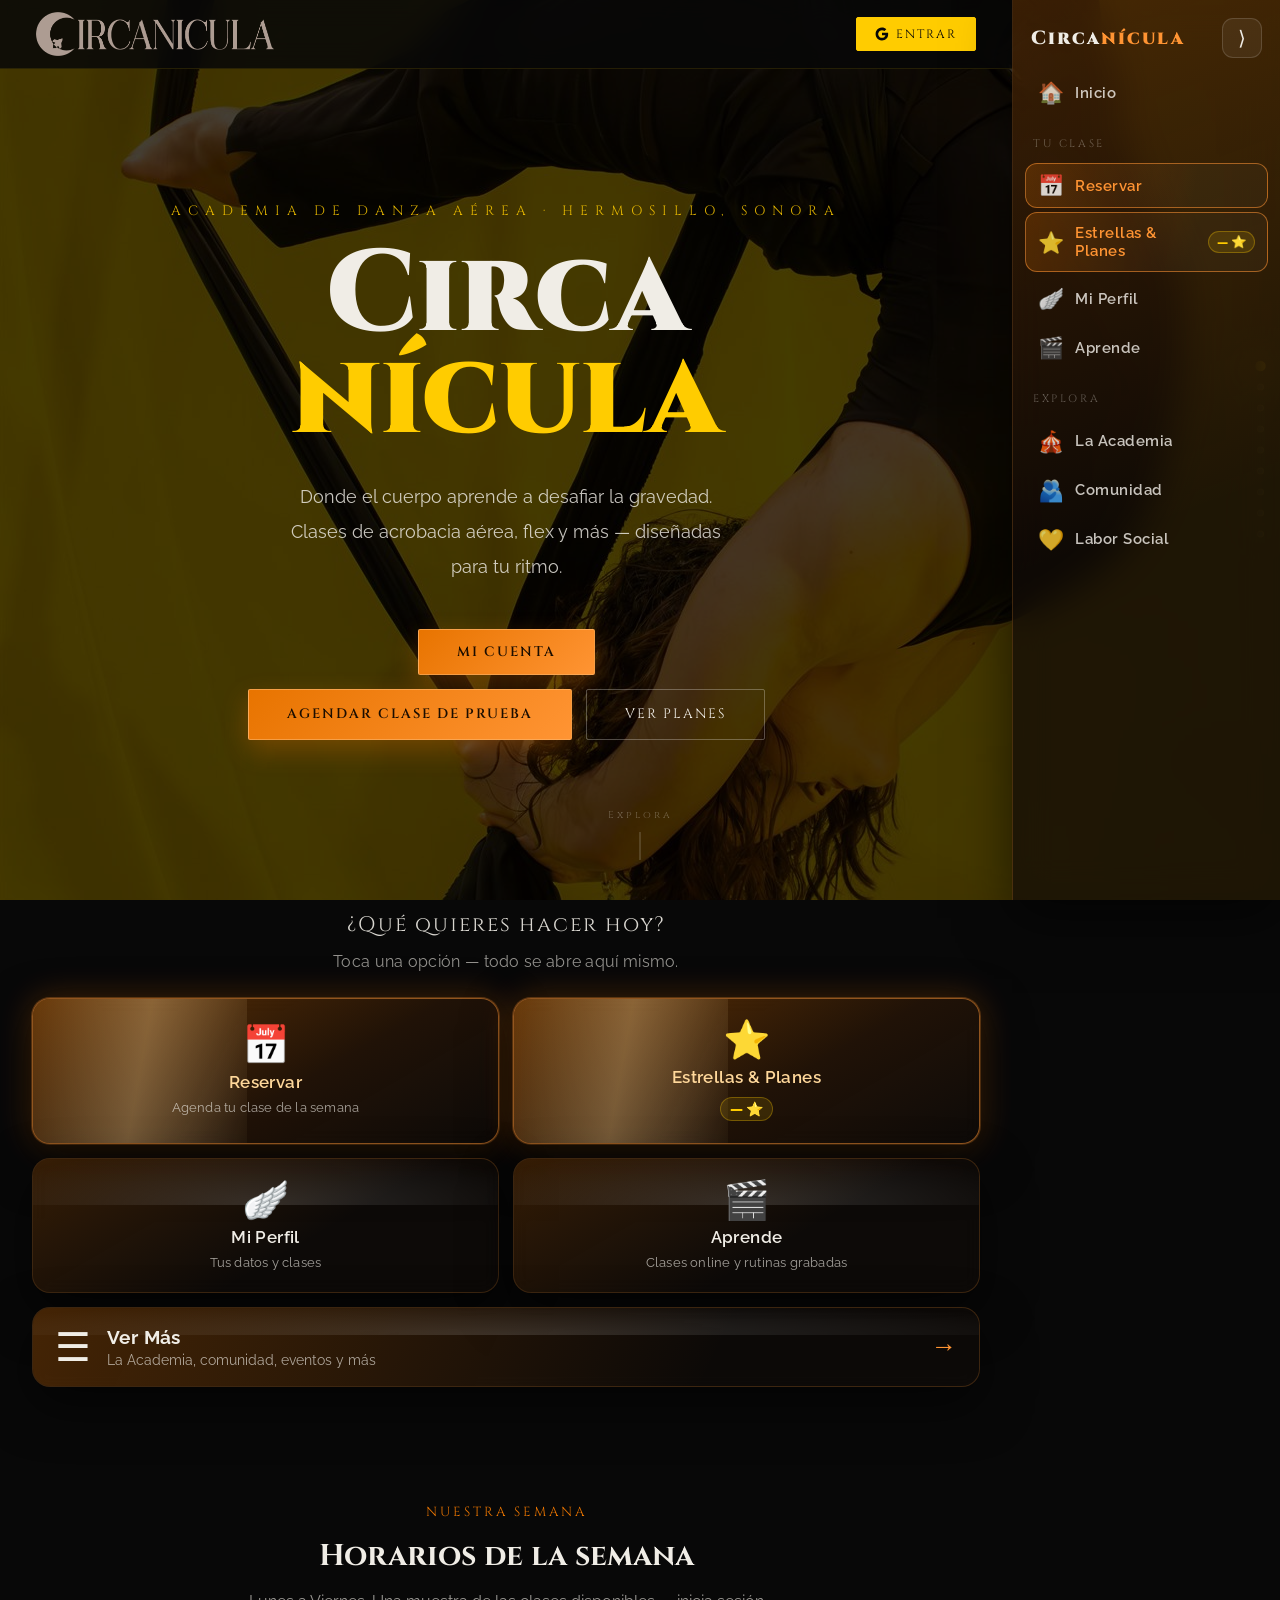
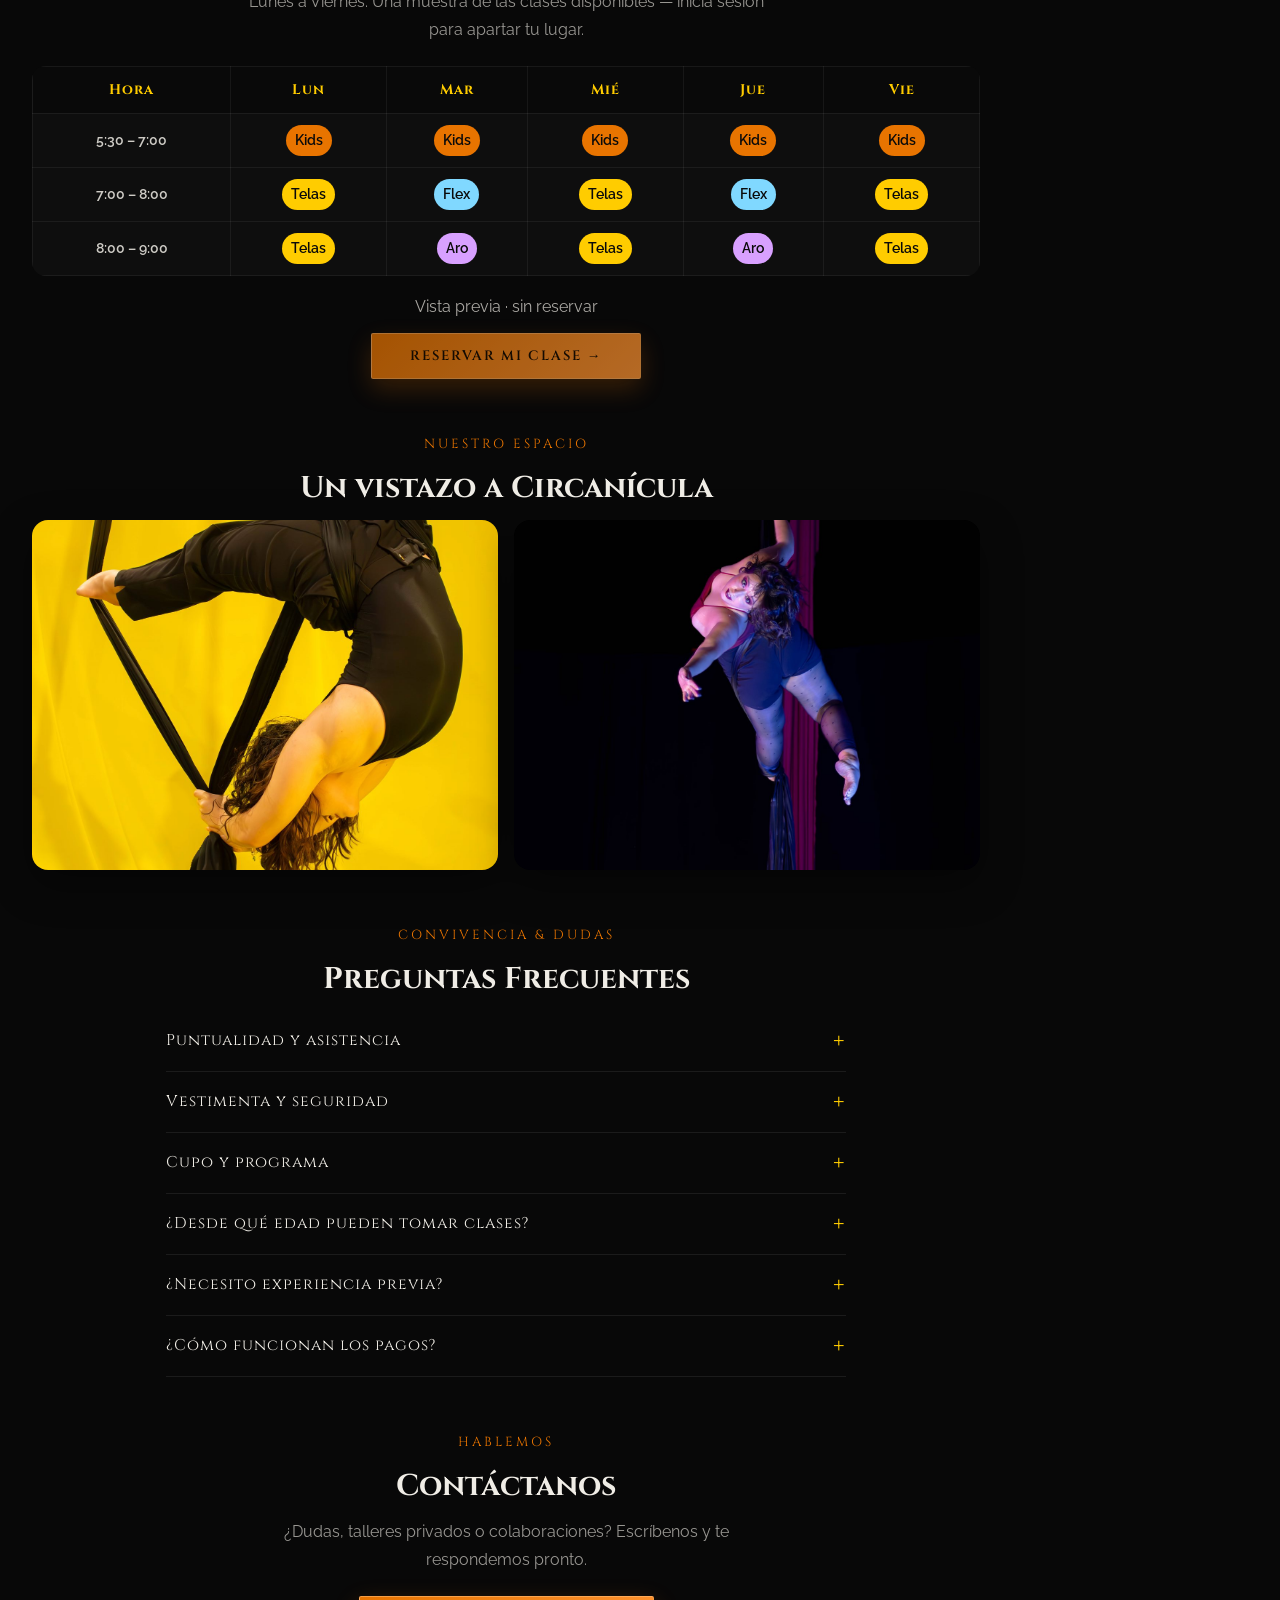
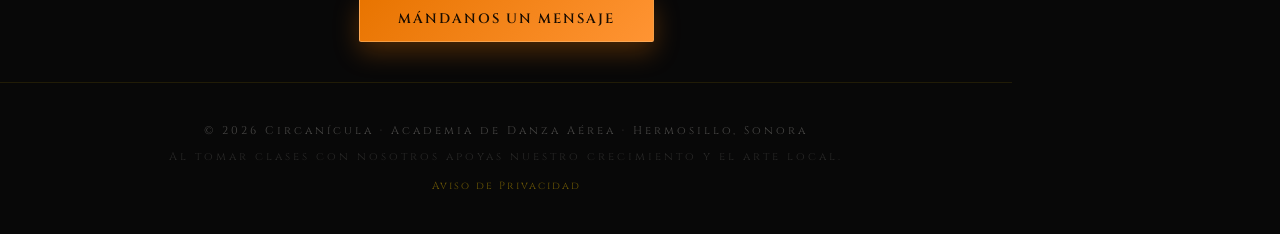
==== index.html @ a19f4dee "Quitar Open Gym del horario (sin borrarle el pasado a nadie) Open Gym (8-10 a.m., Lun-Vie) dejo de t" ====
<!DOCTYPE html>
<html lang="es">
<head>
  <meta charset="UTF-8">
  <meta name="viewport" content="width=device-width, initial-scale=1.0, viewport-fit=cover">
  <title>Circanícula | Academia de Danza Aérea — Hermosillo, Sonora</title>
  <meta name="description" content="Academia de Danza Aérea en Hermosillo, Sonora. Clases de acrobacia aérea, flex, kids y más. Horarios Lunes a Viernes. ¡Reserva tu clase hoy!">
  <meta name="keywords" content="danza aérea hermosillo, clases acrobiacia hermosillo, aerial dance sonora, tela aérea hermosillo, aro aéreo hermosillo, flex hermosillo, circanícula">
  <meta name="author" content="Circanícula Academia de Danza Aérea">
  <meta name="robots" content="index, follow">
  <meta name="theme-color" content="#ffcc00">

  <!-- Open Graph / WhatsApp / Facebook -->
  <meta property="og:type" content="website">
  <meta property="og:url" content="https://circanicula.com/">
  <meta property="og:title" content="Circanícula | Academia de Danza Aérea — Hermosillo">
  <meta property="og:description" content="Clases de acrobacia aérea, flex, kids y aro. Lunes a Viernes en Hermosillo, Sonora. ¡Reserva tu clase!">
  <meta property="og:image" content="https://circanicula.com/Images/BG-01.jpg">
  <meta property="og:locale" content="es_MX">

  <!-- Twitter Card -->
  <meta name="twitter:card" content="summary_large_image">
  <meta name="twitter:title" content="Circanícula | Academia de Danza Aérea">
  <meta name="twitter:description" content="Clases de acrobacia aérea en Hermosillo, Sonora.">
  <meta name="twitter:image" content="https://circanicula.com/Images/BG-01.jpg">

  <!-- Favicon (logo Circanícula: luna + cohete) -->
  <link rel="icon" type="image/png" href="Images/Icono_4.png">
  <link rel="shortcut icon" type="image/png" href="Images/Icono_4.png">

  <!-- PWA -->
  <link rel="manifest" href="manifest.json">
  <link rel="apple-touch-icon" href="Images/Icono_4.png">
  <meta name="apple-mobile-web-app-capable" content="yes">
  <meta name="apple-mobile-web-app-status-bar-style" content="black-translucent">
  <meta name="apple-mobile-web-app-title" content="Circanícula">
  <meta name="mobile-web-app-capable" content="yes">

  <!-- Google Search Console verification -->
  <meta name="google-site-verification" content="dnlyTXd2h2PqEDNLmuhXzX5panYUePMUP3zxPz9E1qo" />

  <!-- Canonical -->
  <link rel="canonical" href="https://circanicula.com/">

  <link href="https://fonts.googleapis.com/css2?family=Cinzel:wght@400;600;900&family=Raleway:ital,wght@0,300;0,400;0,600;1,300&display=swap" rel="stylesheet">

  <!-- Firebase SDK (módulos ESM) -->
  <script type="module">
    import { initializeApp, deleteApp } from "https://www.gstatic.com/firebasejs/10.12.0/firebase-app.js";
    import { getAuth, signInWithPopup, signOut, onAuthStateChanged, GoogleAuthProvider,
             createUserWithEmailAndPassword, signInWithEmailAndPassword, updateProfile,
             signInAnonymously,
             EmailAuthProvider, reauthenticateWithCredential, reauthenticateWithPopup }
      from "https://www.gstatic.com/firebasejs/10.12.0/firebase-auth.js";
    import { getFirestore, doc, getDoc, setDoc, collection, addDoc, query, where, orderBy, limit, getDocs, updateDoc, deleteDoc, serverTimestamp, arrayUnion, runTransaction, onSnapshot }
      from "https://www.gstatic.com/firebasejs/10.12.0/firebase-firestore.js";

    // ════════════════════════════════════════════════════════════════════
    //  CONFIGURACIÓN POR TENANT (multi-academia)
    //  Modelo: UN PROYECTO FIREBASE POR ACADEMIA → aislamiento de datos total.
    //  Cada academia = una entrada en TENANTS, identificada por su dominio.
    //  resolverTenant() elige el tenant según el hostname actual.
    //
    //  ── ALTA DE UNA ACADEMIA NUEVA (checklist) ──────────────────────────
    //   1. Crear un proyecto Firebase nuevo (gratis, plan Spark).
    //   2. Activar Authentication → Email/Password (+ Google opcional).
    //   3. Publicar firestore.rules en ese proyecto, cambiando el correo de
    //      superAdminEmail() por el del Rank 0 de esa academia.
    //   4. Copiar el bloque de abajo y rellenar: id, marca (dominio/colores/
    //      logo), contacto, dominioAlumno, firebase (config del proyecto NUEVO),
    //      stripe (Payment Links de esa academia) y superAdminEmail.
    //   5. Apuntar el dominio del cliente a este sitio + Cloudflare delante.
    //   6. (Recomendado) App Check: crea un reCAPTCHA v3 (site+secret) para el
    //      dominio, pega el SECRET en Firebase Console → App Check, y la SITE
    //      KEY en recaptchaV3SiteKey de este tenant. Activa el enforcement al
    //      final, tras confirmar que llegan tokens verificados.
    //  NADA de lógica se toca: solo datos.
    // ════════════════════════════════════════════════════════════════════
    const TENANTS = {
      circanicula: {
        id: 'circanicula',
        marca: {
          nombre:         'Circanícula',
          dominio:        'circanicula.com',
          colorPrimario:  '#ffcc00',
          colorFondo:     '#080808',
          logo:           'Images/Logo_4.png',
          icono:          'Images/Icono_4.png'
        },
        contacto: {
          // Clase de prueba: ahora EXIGE registro (no hay link de calendario).
          formspree:        'https://formspree.io/f/mwvzdowd'
        },
        // Dominio TÉCNICO del correo sintético del login usuario+contraseña.
        // Es invisible para el alumno. NO lo cambies en una academia ya viva
        // o los usuarios existentes no podrán entrar (su correo de Auth cambiaría).
        dominioAlumno: '@alumno.circanicula.app',
        firebase: {
          apiKey:            "AIzaSyB_2POgJsaN6ueZQLQpq8cAIXMBNp0x_rc",
          authDomain:        "circanicula-267.firebaseapp.com",
          projectId:         "circanicula-267",
          storageBucket:     "circanicula-267.firebasestorage.app",
          messagingSenderId: "465761059184",
          appId:             "1:465761059184:web:8623539f525f8ec6aecfb5"
        },
        // App Check (anti-bot/abuso): SITE KEY de reCAPTCHA v3 de ESTA academia.
        // VACÍO = App Check NO se inicializa (no rompe el sitio vivo ni la
        // validación local). Pega la site key y despliega; activa el enforcement
        // en la consola SOLO tras confirmar que llegan tokens. (Ver checklist.)
        recaptchaV3SiteKey: "6Lf3BTotAAAAADUKUyKisJc7l5MtAJmugOyctCn1",
        // PUSH (FCM): VAPID key web de ESTA academia (Firebase Console →
        // Cloud Messaging → "Certificados push web" → par de claves). VACÍO =
        // pedimos permiso y lo explicamos, pero NO capturamos token todavía
        // (el envío remoto llega con el backend n8n/VPS, Fase 4). Pega la clave
        // y el cliente empezará a registrar tokens FCM por usuario.
        pushVapidKey: "BJMd6jeikqIYsxCFdJXALyE_v7PLCnP--KV4PFN_5pNoxbrmJBKuq7WiJPLxcNHdlQY-Btj-UJuOaEXnoNyxN0g",
        superAdminEmail: "treseenicos@gmail.com"
      }
      // ──> Para agregar Fressvia u otra academia, añade aquí otra entrada.
    };

    // Resuelve el tenant por dominio. Para previews locales / *.github.io usa
    // 'circanicula' como predeterminado mientras no haya más academias.
    function resolverTenant() {
      const host = (location.hostname || '').replace(/^www\./, '');
      for (const t of Object.values(TENANTS)) {
        if (t.marca.dominio === host) return t;
      }
      return TENANTS.circanicula; // predeterminado
    }
    const TENANT = resolverTenant();
    window.TENANT = TENANT;

    // Alias retrocompatibles (el resto del código sigue usándolos).
    const firebaseConfig = TENANT.firebase;

    // Aplica la identidad del tenant al DOM: enlaces, tema y variables de color.
    // (Los textos/colores literales se irán migrando a estas variables por fases.)
    function aplicarTenant() {
      try {
        const root = document.documentElement;
        root.style.setProperty('--tenant-primario', TENANT.marca.colorPrimario);
        root.style.setProperty('--tenant-fondo',    TENANT.marca.colorFondo);
        const meta = document.querySelector('meta[name="theme-color"]');
        if (meta) meta.setAttribute('content', TENANT.marca.colorPrimario);
        const fc = document.getElementById('form-contacto');
        if (fc) fc.setAttribute('action', TENANT.contacto.formspree);
      } catch (e) { console.error('aplicarTenant:', e); }
    }
    if (document.readyState === 'loading') {
      document.addEventListener('DOMContentLoaded', aplicarTenant);
    } else { aplicarTenant(); }

    // ── CONFIG EVENTO ESPECIAL ────────────────────────────
    // ✏️  EDITA AQUÍ cuando tengas los datos del evento
    const EVENTO_CONFIG = {
      activo:       false,                     // ← cambiar a true para mostrar la sección
      titulo:       "Gran Presentación Circanícula",
      subtitulo:    "Una noche de danza aérea, aro y tela. ¡No te la pierdas!",
      fecha:        "Noviembre 2025",          // texto libre, ej: "Sábado 15 Nov · 7:00 PM"
      lugar:        "Hermosillo, Sonora",
      capacidad:    75,                        // total de boletos disponibles
      precio:       "$200 MXN",               // texto para mostrar
      stripeLink:   "",                        // ← pegar link de Stripe para boletos
      flyer:        "",                        // ← URL o ruta local de imagen del flyer
    };
    window.EVENTO_CONFIG = EVENTO_CONFIG;
    // ─────────────────────────────────────────────────────

    // ── CONFIG RANKS / ESTRELLAS ──────────────────────────
    // Sistema de roles (ESQUEMA v2). Por defecto todo usuario nuevo es Alumno.
    // El DUEÑO (Rank 0) se define aquí y es el único super-admin por código.
    // El resto de ranks los otorga el Dueño desde el PANEL ADMIN (sin tocar
    // código), usando el ID corto. Los roles "imparteClases" (perfil docente)
    // y "colaborador" son ETIQUETAS independientes del rank (ver bootstrapPerfil):
    // p.ej. el Dueño puede además impartir clases y salir en el directorio de
    // misses con un solo login.
    const SUPER_ADMIN_EMAIL = TENANT.superAdminEmail;
    const OVERRIDE_RANGOS = {
      [SUPER_ADMIN_EMAIL]: 0,   // ← Dueño / super-admin
    };

    // Índice semántico de rangos (evita números mágicos en el código).
    const RANK = { DUENO:0, ADMIN:1, INSTRUCTORA:2, ASISTENTE:3, ALUMNO:4, VIEWER:5 };
    const RANK_DEFAULT = RANK.ALUMNO;   // alta por defecto
    const RANK_ESQUEMA = 2;             // versión del esquema (migración idempotente)

    // Definición de cada rank (nombre, distintivo, créditos mensuales de regalo).
    // Esquema v1 (viejo) era: 0 Creador · 1 Instructora · 2 Asistente · 3 Alumno ·
    // 4 Lector. La migración inserta "Administración" en 1 y recorre el resto +1
    // (nuevo = viejo==0 ? 0 : viejo+1), preservando el ROL de cada persona.
    const RANKS = {
      0: { nombre:'Dueño',          clase:'rank-dueno',       regaloMes:4, marco:true,  puedeApodo:true  },
      1: { nombre:'Administración', clase:'rank-admin',       regaloMes:4, marco:true,  puedeApodo:true  },
      2: { nombre:'Instructora',    clase:'rank-instructora', regaloMes:4, marco:true,  puedeApodo:true  },
      3: { nombre:'Asistente',      clase:'rank-asistente',   regaloMes:1, marco:false, puedeApodo:true  },
      4: { nombre:'Alumno',         clase:'rank-alumno',      regaloMes:0, marco:false, puedeApodo:false },
      5: { nombre:'Viewer',         clase:'rank-lector',      regaloMes:0, marco:false, puedeApodo:false },
    };

    // Stats del radar (orden = vértices del polígono). Escala 0–10.
    const STATS_DEF = [
      { key:'flexibilidad',  label:'Flexibilidad'  },
      { key:'fuerza',        label:'Fuerza'        },
      { key:'resistencia',   label:'Resistencia'   },
      { key:'tecnica',       label:'Técnica'       },
      { key:'caida',         label:'Caída'         },
      { key:'interpretacion',label:'Interpretación'},
    ];

    // Títulos por combinación de stats (umbral alto = 7+). Se irán ampliando.
    const TITULOS_DEF = [
      { id:'aerialista_riesgo', nombre:'Aerialista de Riesgo',
        test:n => n.tecnica>=7 && n.caida>=7 && n.fuerza>=7 },
      { id:'contorsionista', nombre:'Contorsionista',
        test:n => n.flexibilidad>=7 && n.tecnica>=7 },
      { id:'dotado', nombre:'Dotado',
        test:n => n.flexibilidad>=7 && n.fuerza>=7 && n.caida>=7 && n.tecnica<7 },
    ];

    // ESTRELLAS (créditos) — DESACTIVADAS hasta Agosto. Solo lectura/visual.
    // Cuando el backend esté desplegado y probado, poner en true para activar
    // compra/canje de créditos.
    const ESTRELLAS_ACTIVAS = true;

    // URL pública del backend de pagos/créditos (VPS + Coolify). Mientras no esté
    // el dominio con SSL, déjalo vacío: las funciones de compra/agendar avisarán
    // "no disponible" en vez de fallar. Ej: 'https://webhook.circanicula.com'
    const BACKEND_URL = 'https://webhook.circanicula.com';

    // Tope de créditos (espejo del backend pricing.js → MAX_CREDITOS).
    const MAX_CREDITOS = 40;
    // Este bloque es <script type="module">: su `const` NO se ve desde los
    // bloques planos de abajo (el mostrario de Estrellas vive allá). Se publica
    // en `window` para que la tarjeta "Estrellas Libres" diga el tope REAL sin
    // volver a escribir el 40 — dos copias del mismo número se desfasan solas.
    window.MAX_CREDITOS = MAX_CREDITOS;

    // Precio TOTAL en pesos para N créditos. ESPEJO EXACTO de pricing.js (solo
    // para MOSTRAR el precio en la UI; el monto real lo calcula y cobra el
    // servidor, nunca el cliente).
    function precioCreditosCliente(cantidad) {
      const ANCLAS = [[1,250],[8,800],[20,1200],[28,1600],[32,1800]];
      const PEND = 50, r5 = n => Math.round(n/5)*5;
      const n = parseInt(cantidad, 10);
      if (!Number.isInteger(n) || n < 1) return null;
      const u = ANCLAS[ANCLAS.length-1];
      if (n >= u[0]) return r5(u[1] + (n-u[0])*PEND);
      if (n <= ANCLAS[0][0]) return ANCLAS[0][1];
      for (let i=0;i<ANCLAS.length-1;i++){
        const [c1,t1]=ANCLAS[i],[c2,t2]=ANCLAS[i+1];
        if (n>=c1 && n<=c2) return r5(t1 + ((n-c1)*(t2-t1))/(c2-c1));
      }
      return null;
    }

    function rankDeUsuario(user) {
      const r = OVERRIDE_RANGOS[(user.email || '').toLowerCase()];
      return (r === undefined) ? RANK_DEFAULT : r;
    }
    // Helpers de poder (espejo de firestore.rules). Solo controlan la UI;
    // la seguridad real la imponen las reglas en el servidor.
    const esDueno      = r => r === RANK.DUENO;
    const esAdmin      = r => r <= RANK.ADMIN;          // Dueño + Administración
    const esStaffClase = r => r <= RANK.INSTRUCTORA;    // Dueño + Admin + Instructora (dan stats/estrellas/pase de lista)

    // Sanitizadores: TODO dato de usuario que se inyecte con innerHTML pasa por
    // aquí (importante en el directorio público, donde se ven perfiles ajenos).
    function escapeHtml(s){
      return String(s==null?'':s).replace(/[&<>"']/g,
        c => ({'&':'&amp;','<':'&lt;','>':'&gt;','"':'&quot;',"'":'&#39;'}[c]));
    }
    function urlSegura(u){
      u = String(u||'').trim();
      return /^https?:\/\//i.test(u) ? u : '';   // solo http/https (evita javascript:)
    }

    /* ════════════════════════════════════════════════════════════════
       DIÁLOGOS NATIVOS DE LA PÁGINA — reemplazan alert/confirm/prompt del
       navegador (los "recuadros de Windows"). Devuelven Promesas para poder
       await. Se exponen en window.* para que también los use el script no-module
       del calendario de reservas. XSS-safe: todo texto entra por textContent /
       .value, nunca innerHTML.
         window.uiAlert(msg, {titulo, okText, peligro})              -> Promise<true>
         window.uiConfirm(msg, {titulo, okText, cancelText, peligro})-> Promise<bool>
         window.uiPrompt(label, {titulo, mensaje, valor, placeholder,
                                 maxlength, multiline, tipo})        -> Promise<string|null>
         window.uiForm({titulo, mensaje, campos:[{id,label,valor,...}],
                        okText, cancelText, peligro})                -> Promise<obj|null>
       ════════════════════════════════════════════════════════════════ */
    (function () {
      let _host = null, _resolver = null;
      function host() {
        if (!_host) { _host = document.createElement('div'); _host.id = 'ui-dlg-host'; document.body.appendChild(_host); }
        return _host;
      }
      function cerrar(resultado) {
        document.removeEventListener('keydown', onKey, true);
        if (_host) _host.innerHTML = '';
        const r = _resolver; _resolver = null;
        if (r) r(resultado);
      }
      function onKey(e) {
        if (!_host || !_host.firstChild) return;
        if (e.key === 'Escape') {
          const c = _host.querySelector('[data-dlg-cancel]') || _host.querySelector('[data-dlg-ok]');
          if (c) { e.preventDefault(); c.click(); }
        } else if (e.key === 'Enter') {
          if (document.activeElement && document.activeElement.tagName === 'TEXTAREA') return; // newline
          const ok = _host.querySelector('[data-dlg-ok]');
          if (ok) { e.preventDefault(); ok.click(); }
        }
      }
      function abrir({ tipo = 'alert', titulo = '', mensaje = '', campos = [], okText, cancelText = 'Cancelar', peligro = false }) {
        // No apilar: si hay uno abierto, resuélvelo en "negativo" antes de abrir otro.
        if (_resolver) { const r = _resolver; _resolver = null; r(tipo === 'confirm' ? false : (tipo === 'form' ? null : true)); if (_host) _host.innerHTML = ''; }
        return new Promise((resolve) => {
          _resolver = resolve;
          const h = host();
          const bg = document.createElement('div'); bg.className = 'ui-dlg-bg';
          const card = document.createElement('div'); card.className = 'ui-dlg-card' + (peligro ? ' peligro' : '');
          if (titulo) { const t = document.createElement('h3'); t.className = 'ui-dlg-title'; t.textContent = titulo; card.appendChild(t); }
          if (mensaje) {
            const m = document.createElement('p'); m.className = 'ui-dlg-msg';
            String(mensaje).split('\n').forEach((ln, i) => { if (i) m.appendChild(document.createElement('br')); m.appendChild(document.createTextNode(ln)); });
            card.appendChild(m);
          }
          const inputs = {};
          (campos || []).forEach((c) => {
            const wrap = document.createElement('label'); wrap.className = 'ui-dlg-fieldwrap';
            if (c.label) { const lb = document.createElement('span'); lb.className = 'ui-dlg-label'; lb.textContent = c.label; wrap.appendChild(lb); }
            let inp;
            if (Array.isArray(c.opciones)) {           // campo tipo <select> (lista de opciones)
              inp = document.createElement('select');
              c.opciones.forEach(o => {
                const op = document.createElement('option');
                if (o && typeof o === 'object') { op.value = o.value; op.textContent = o.label != null ? o.label : o.value; }
                else { op.value = o; op.textContent = o; }
                inp.appendChild(op);
              });
              if (c.valor != null) inp.value = c.valor;
            } else {
              inp = c.multiline ? document.createElement('textarea') : document.createElement('input');
              if (c.multiline) inp.rows = c.rows || 3; else inp.type = c.tipo || 'text';
              if (c.valor != null) inp.value = c.valor;
              if (c.placeholder) inp.placeholder = c.placeholder;
              if (c.maxlength) inp.maxLength = c.maxlength;
              if (c.min != null) inp.min = c.min;   // p.ej. fecha mínima (hoy) en inputs date/number
              if (c.max != null) inp.max = c.max;
            }
            inp.className = 'ui-dlg-input';
            inputs[c.id] = inp; wrap.appendChild(inp); card.appendChild(wrap);
          });
          const btns = document.createElement('div'); btns.className = 'ui-dlg-btns';
          if (tipo !== 'alert') {
            const cancel = document.createElement('button'); cancel.type = 'button';
            cancel.className = 'ui-dlg-cancel'; cancel.textContent = cancelText; cancel.setAttribute('data-dlg-cancel', '');
            cancel.onclick = () => cerrar(tipo === 'confirm' ? false : null);
            btns.appendChild(cancel);
          }
          const ok = document.createElement('button'); ok.type = 'button';
          ok.className = 'ui-dlg-ok' + (peligro ? ' peligro' : '');
          ok.textContent = okText || (tipo === 'confirm' ? 'Confirmar' : (tipo === 'form' ? 'Guardar' : 'Entendido'));
          ok.setAttribute('data-dlg-ok', '');
          ok.onclick = () => {
            if (tipo === 'form') { const v = {}; for (const k in inputs) v[k] = inputs[k].value; cerrar(v); }
            else cerrar(true);
          };
          btns.appendChild(ok); card.appendChild(btns);
          bg.onclick = (e) => { if (e.target !== bg) return; const cb = card.querySelector('[data-dlg-cancel]'); if (cb) cb.click(); else cerrar(true); };
          bg.appendChild(card); h.appendChild(bg);
          document.addEventListener('keydown', onKey, true);
          setTimeout(() => { const f = card.querySelector('.ui-dlg-input') || ok; if (f) f.focus(); }, 30);
        });
      }
      window.uiAlert   = (mensaje, o = {}) => abrir({ tipo:'alert',   mensaje, titulo:o.titulo||'', okText:o.okText, peligro:o.peligro });
      window.uiConfirm = (mensaje, o = {}) => abrir({ tipo:'confirm', mensaje, titulo:o.titulo||'', okText:o.okText, cancelText:o.cancelText||'Cancelar', peligro:o.peligro });
      window.uiPrompt  = (label, o = {}) => abrir({ tipo:'form', titulo:o.titulo||'', mensaje:o.mensaje||'', okText:o.okText||'Guardar', cancelText:o.cancelText||'Cancelar',
                            campos:[{ id:'v', label, valor:o.valor, placeholder:o.placeholder, maxlength:o.maxlength, multiline:o.multiline, tipo:o.tipo }] })
                            .then(r => r ? r.v : null);
      window.uiForm    = (o = {}) => abrir({ tipo:'form', titulo:o.titulo||'', mensaje:o.mensaje||o.descripcion||'', campos:o.campos||[], okText:o.okText||'Guardar', cancelText:o.cancelText||'Cancelar', peligro:o.peligro });
    })();
    // ─────────────────────────────────────────────────────

    const app      = initializeApp(firebaseConfig);
    // ── App Check (anti-bot / anti-abuso) ───────────────────────────────
    // Se inicializa SOLO si el tenant tiene su site key de reCAPTCHA v3.
    // Gateado a propósito: sin key no se toca nada (sitio vivo seguro + valida
    // en local sin debug-token). Tras desplegar la key y CONFIRMAR en la consola
    // de Firebase que llegan tokens → recién ahí activar el "enforcement" por
    // servicio (Firestore, Auth). Activar enforcement antes rompería el sitio.
    if (TENANT.recaptchaV3SiteKey) {
      try {
        const { initializeAppCheck, ReCaptchaV3Provider } =
          await import("https://www.gstatic.com/firebasejs/10.12.0/firebase-app-check.js");
        initializeAppCheck(app, {
          provider: new ReCaptchaV3Provider(TENANT.recaptchaV3SiteKey),
          isTokenAutoRefreshEnabled: true
        });
      } catch (e) { console.error('AppCheck init:', e); }
    }
    const auth     = getAuth(app);
    const db       = getFirestore(app);
    const provider = new GoogleAuthProvider();

   let usuarioActual = null;
   window.usuarioActual = null;

    // ── BIENVENIDA: anuncio de Estrellas (se muestra una sola vez) ─────────
    (function anuncioEstrellas() {
      if (!ESTRELLAS_ACTIVAS) return;
      try { if (localStorage.getItem('bienvenida_estrellas_v1')) return; } catch (_) {}
      setTimeout(() => {
        window.uiAlert(
          'Las Estrellas son los créditos que cambias por clases. Una vez que las tienes, ¡agendas tus clases A TU GUSTO! ⭐\n\n' +
          '1 ⭐ = 1 clase.\n\n' +
          'Vencen el día 2 de cada mes. Si las compras dentro de los 7 días previos al vencimiento, se programan para el mes siguiente.\n\n' +
          'Ejemplo: si compras el 29 de enero, tus Estrellas vencen el 2 de marzo.',
          { titulo: '✨ ¡Ya tenemos Estrellas!', okText: '¡Entendido!' }
        );
        try { localStorage.setItem('bienvenida_estrellas_v1', '1'); } catch (_) {}
      }, 1200);
    })();

    // ── LOGIN ─────────────────────────────────────────────
    // El perfil se crea/parchea en onAuthStateChanged → bootstrapPerfil.
    // NO escribimos el correo en el doc público (privacidad).
    window.loginGoogle = async () => {
      try {
        await signInWithPopup(auth, provider);
      } catch(e) { console.error(e); }
    };

    window.logout = async () => { await signOut(auth); };

    // "Mi Cuenta": si hay sesión, baja al panel de perfil; si no, abre el login.
    window.irAMiCuenta = () => {
      if (window.usuarioActual) {
        const s = document.getElementById('seccion-mis-clases');
        if (window._abrirColapsable) window._abrirColapsable('seccion-mis-clases');
        if (s) { s.style.display = 'block'; s.scrollIntoView({ behavior:'smooth' }); }
      } else {
        window.abrirLoginModal('login');
      }
    };

    // CLASE DE PRUEBA → ya NO es un link externo de calendario. Para tener una
    // clase de prueba hay que REGISTRARSE: a invitados se les abre "Crear cuenta";
    // a quien ya entró se le lleva a los horarios para que agende.
    window.agendarPrueba = () => {
      if (window.usuarioActual) {
        const s = document.getElementById('horarios');
        if (s) s.scrollIntoView({ behavior:'smooth' });
      } else {
        window.abrirLoginModal('reg');
      }
    };

    // ════ LOGIN NATIVO (usuario + contraseña) ════════════════════════════
    // El "usuario" se convierte en un correo TÉCNICO invisible para entrar a
    // Firebase Auth. El correo REAL del alumno es OPCIONAL y PRIVADO (solo se
    // usa para recuperar la cuenta). Nadie más lo ve.
    const DOMINIO_ALUMNO = TENANT.dominioAlumno;
    function usuarioAEmail(u) {
      const limpio = (u || '').trim().toLowerCase().replace(/[^a-z0-9._-]/g, '');
      return limpio ? (limpio + DOMINIO_ALUMNO) : '';
    }
    // Datos del registro en curso; bootstrapPerfil los usa al crear el perfil.
    let _pendingRegister = null;

    function _loginErr(txt, color) {
      const err = document.getElementById('login-error');
      if (err) { err.style.color = color || '#ff8080'; err.textContent = txt || ''; }
    }
    function _msgErrorAuth(code) {
      const map = {
        'auth/invalid-credential':'Usuario o contraseña incorrectos.',
        'auth/wrong-password':'Usuario o contraseña incorrectos.',
        'auth/user-not-found':'No existe una cuenta con ese usuario.',
        'auth/invalid-email':'Usuario no válido.',
        'auth/email-already-in-use':'Ese nombre de usuario ya está tomado. Elige otro.',
        'auth/weak-password':'La contraseña debe tener al menos 6 caracteres.',
        'auth/too-many-requests':'Demasiados intentos. Espera un momento e intenta de nuevo.',
        'auth/network-request-failed':'Sin conexión. Revisa tu internet.'
      };
      return map[code] || 'Algo salió mal. Intenta de nuevo.';
    }

    window.abrirLoginModal = (modo) => {
      const m = document.getElementById('login-modal');
      if (!m) return;
      m.style.display = 'flex';
      window.loginTab(modo || 'login');
      // Si quedó un bloqueo activo de antes, muéstralo de inmediato.
      if (_lockRestante() > 0) _arrancarContador();
    };
    window.cerrarLoginModal = () => {
      const m = document.getElementById('login-modal'); if (m) m.style.display = 'none';
    };
    window.loginTab = (modo) => {
      const isReg = modo === 'reg';
      const paneL = document.getElementById('login-pane-login');
      const paneR = document.getElementById('login-pane-reg');
      const tabL  = document.getElementById('login-tab-login');
      const tabR  = document.getElementById('login-tab-reg');
      if (paneL) paneL.style.display = isReg ? 'none' : 'block';
      if (paneR) paneR.style.display = isReg ? 'block' : 'none';
      if (tabL)  tabL.classList.toggle('active', !isReg);
      if (tabR)  tabR.classList.toggle('active', isReg);
      _loginErr('');
    };
    const _val = id => (document.getElementById(id)?.value || '').trim();

    // ════ ANTI-FUERZA BRUTA (cooldown escalado en el cliente) ═════════════
    // Capa de DISUASIÓN local. La defensa real de servidor la da Firebase Auth
    // (throttling propio de Google) y, recomendado, Firebase App Check.
    // Lógica pedida: 3 intentos → bloqueo 5 min; si vuelve a fallar, el bloqueo
    // se DUPLICA cada vez (5 → 10 → 20 → 40 → …). Persistente por dispositivo.
    const LOCK_INTENTOS  = 3;          // intentos antes de bloquear
    const LOCK_BASE_MIN  = 5;          // minutos del primer bloqueo
    const _LK = { fails:'cir_lk_fails', until:'cir_lk_until', level:'cir_lk_level' };
    const _lkGet = k => parseInt(localStorage.getItem(k) || '0', 10) || 0;
    const _lkSet = (k,v) => localStorage.setItem(k, String(v));
    const _lkClear = () => { localStorage.removeItem(_LK.fails); localStorage.removeItem(_LK.until); };

    let _lockTimer = null;
    function _lockRestante() { return Math.max(0, _lkGet(_LK.until) - Date.now()); }
    function _fmtMMSS(ms) {
      const s = Math.ceil(ms / 1000), m = Math.floor(s / 60), r = s % 60;
      return m + ':' + String(r).padStart(2, '0');
    }
    function _pintarBloqueo() {
      const rest = _lockRestante();
      const btn = document.getElementById('btn-login-nativo');
      if (rest <= 0) {
        if (_lockTimer) { clearInterval(_lockTimer); _lockTimer = null; }
        if (btn) { btn.disabled = false; btn.textContent = 'Entrar'; }
        _loginErr('');
        return;
      }
      if (btn) { btn.disabled = true; btn.textContent = 'Bloqueado'; }
      _loginErr('Demasiados intentos. Espera ' + _fmtMMSS(rest) + ' para volver a intentar.');
    }
    function _arrancarContador() {
      if (_lockTimer) clearInterval(_lockTimer);
      _pintarBloqueo();
      _lockTimer = setInterval(_pintarBloqueo, 1000);
    }
    // Registra un fallo y, si toca, activa/duplica el bloqueo. Devuelve true si quedó bloqueado.
    function _registrarFallo() {
      const fails = _lkGet(_LK.fails) + 1;
      if (fails >= LOCK_INTENTOS) {
        const level = _lkGet(_LK.level);                 // 0,1,2,3…
        const min   = LOCK_BASE_MIN * Math.pow(2, level); // 5,10,20,40…
        _lkSet(_LK.until, Date.now() + min * 60 * 1000);
        _lkSet(_LK.level, level + 1);                     // el próximo bloqueo dura el doble
        _lkSet(_LK.fails, 0);
        _arrancarContador();
        return true;
      }
      _lkSet(_LK.fails, fails);
      const quedan = LOCK_INTENTOS - fails;
      _loginErr('Usuario o contraseña incorrectos. Te quedan ' + quedan +
                (quedan === 1 ? ' intento.' : ' intentos.'));
      return false;
    }

    window.loginNativo = async () => {
      // ¿Sigue bloqueado de un intento anterior?
      if (_lockRestante() > 0) { _arrancarContador(); return; }
      const u = _val('login-user');
      const p = document.getElementById('login-pass').value;
      if (!u || !p) { _loginErr('Escribe tu usuario y contraseña.'); return; }
      const email = usuarioAEmail(u);
      if (!email) { _loginErr('Usuario no válido.'); return; }
      _loginErr('Entrando…', TENANT.marca.colorPrimario);
      try {
        await signInWithEmailAndPassword(auth, email, p);
        _lkClear();                 // login correcto → borra contadores
        _lkSet(_LK.level, 0);       // y reinicia la escalada
        cerrarLoginModal();
      } catch(e) {
        if (e.code === 'auth/too-many-requests') {
          // Firebase ya frenó del lado servidor: tratamos como bloqueo fuerte.
          _registrarFallo();
        } else {
          const bloqueado = _registrarFallo();
          if (!bloqueado) { /* mensaje ya mostrado por _registrarFallo */ }
        }
      }
    };

    window.registrarNativo = async () => {
      const nombre = _val('reg-nombre');
      const u  = _val('reg-user');
      const p  = document.getElementById('reg-pass').value;
      const p2 = document.getElementById('reg-pass2').value;
      const correo = _val('reg-email');
      const tel    = _val('reg-tel');
      if (nombre.length < 3) { _loginErr('Escribe tu nombre completo (obligatorio, mín. 3 caracteres).'); return; }
      if (u.length < 3) { _loginErr('El usuario debe tener al menos 3 caracteres.'); return; }
      if (p.length < 6) { _loginErr('La contraseña debe tener al menos 6 caracteres.'); return; }
      if (p !== p2)     { _loginErr('Las contraseñas no coinciden.'); return; }
      const email = usuarioAEmail(u);
      if (!email) { _loginErr('Usa solo letras, números, punto, guion o guion bajo en el usuario.'); return; }
      _pendingRegister = { nombreVisible: nombre.slice(0,40), correo: correo.slice(0,80), tel: tel.slice(0,20) };
      _loginErr('Creando tu cuenta…', TENANT.marca.colorPrimario);
      try {
        const cred = await createUserWithEmailAndPassword(auth, email, p);
        try { await updateProfile(cred.user, { displayName: nombre.slice(0,40) }); } catch {}
        // onAuthStateChanged → bootstrapPerfil usará _pendingRegister.
        cerrarLoginModal();
      } catch(e) {
        _pendingRegister = null;
        _loginErr(_msgErrorAuth(e.code));
      }
    };

    // ── INVITADA / CLASE DE PRUEBA (sin registro) ─────────────
    // Las alumnas nuevas que vienen "a probar" NO tienen que crear cuenta: entran
    // de forma ANÓNIMA (Firebase Anonymous Auth) para reutilizar toda la infra de
    // Estrellas/pago/reservas (el webhook necesita un idToken de Firebase). Lo ÚNICO
    // que les pedimos —obligatorio— es su NOMBRE, para saber quién asiste/aparta.
    // ⚠️ Requiere activar el proveedor "Anónimo" en Firebase Console → Authentication.
    window.entrarComoInvitada = async () => {
      const nombre = await uiPrompt('Escribe tu nombre completo', {
        titulo: '✨ Vengo a probar',
        mensaje: 'Sin crear cuenta puedes comprar tu clase de prueba con Estrellas. Solo necesitamos tu nombre para saber quién asiste. Después podrás registrarte con el mismo nombre.',
        valor: '',
        placeholder: 'Nombre y apellido'
      });
      if (nombre === null) return;  // canceló
      const limpio = nombre.trim().slice(0, 40);
      if (limpio.length < 3) { await uiAlert('Necesitamos tu nombre completo (mín. 3 caracteres) para continuar.', { titulo: 'Falta tu nombre' }); return; }
      _loginErr('Entrando como invitada…', TENANT.marca.colorPrimario);
      // bootstrapPerfil usará _pendingRegister → nombreVisible = nombre, salta onboarding.
      _pendingRegister = { nombreVisible: limpio, correo: '', tel: '' };
      try {
        const cred = await signInAnonymously(auth);
        try { await updateProfile(cred.user, { displayName: limpio }); } catch {}
        cerrarLoginModal();
      } catch(e) {
        _pendingRegister = null;
        console.error('anon:', e);
        const code = (e && e.code) || '';
        if (code === 'auth/operation-not-allowed' || code === 'auth/admin-restricted-operation') {
          _loginErr('El modo invitada aún no está activo. Avísale a la academia (falta habilitar "Anónimo" en Firebase).');
        } else {
          _loginErr('No se pudo entrar como invitada. Inténtalo de nuevo.');
        }
      }
    };

    // Recuperación: hasta tener la Cloud Function, la restablece el equipo (Rank 0).
    window.recuperarPass = () => {
      _loginErr('Tu contraseña es única. Si la olvidaste, escríbele a la academia y el equipo te ayuda a restablecerla. (Pronto podrás recuperarla tú con tu correo.)', TENANT.marca.colorPrimario);
    };

    // ── PERFIL DE USUARIO ─────────────────────────────────
    // ID corto determinista a partir del uid (estable para un mismo usuario)
    function generarIdCorto(uid) {
      let h = 0;
      for (let i = 0; i < uid.length; i++) {
        h = (h * 31 + uid.charCodeAt(i)) >>> 0;
      }
      const base36 = h.toString(36).toUpperCase().padStart(5, '0').slice(0, 5);
      return `CIRCA-${base36}`;
    }

    // Handle público por defecto, ej. "Aerialista93420". Estable por uid.
    function generarHandle(uid) {
      let h = 0;
      for (let i = 0; i < uid.length; i++) h = (h * 17 + uid.charCodeAt(i)) >>> 0;
      const num = (h % 90000) + 10000; // 10000–99999
      return `Aerialista${num}`;
    }

    // Crea/parchea el perfil. Datos PÚBLICOS en usuarios/{uid}; datos PRIVADOS
    // (correo, teléfono) en usuarios_priv/{uid}, legibles solo por el dueño y
    // Rank 0/1. Los campos sensibles (rank/creditos/nivel/titulos) están
    // protegidos por reglas de Firestore admin-only (ver firestore.rules).
    // ── AVISO DE NOMBRE REPETIDO (sugerencia al darse de alta) ───────────
    //  Problema real: en una academia chica, dos "Bridgitte" en la lista de
    //  asistencia son un lío — y a veces la persona YA tenía cuenta y no se
    //  acordaba. Esto lo detecta y PREGUNTA, pero nunca bloquea: dos personas
    //  sí pueden llamarse igual y nadie se queda fuera por eso.
    //
    //  ⚠️ Por qué corre DESPUÉS de crear la cuenta y no en el formulario:
    //  la colección "usuarios" exige sesión iniciada (firestore.rules:
    //  `allow read: if signedIn()`), así que estando deslogueada la app no
    //  tiene contra qué comparar. Abrir el padrón al público sería peor
    //  remedio que la enfermedad.

    // Clave de comparación: minúsculas, sin acentos, sin espacios de más.
    // Así "Bridgitte  Álexa " y "bridgitte alexa" son la MISMA clave.
    // Se quitan los acentos con una TABLA y no con normalize('NFD') + rango de
    // combinantes: ese rango son caracteres INVISIBLES en el código y cualquier
    // editor o copiar-pegar se los puede comer sin avisar. Aquí todo se ve.
    const _SIN_ACENTO = {
      'á':'a','à':'a','ä':'a','â':'a','ã':'a', 'é':'e','è':'e','ë':'e','ê':'e',
      'í':'i','ì':'i','ï':'i','î':'i',         'ó':'o','ò':'o','ö':'o','ô':'o','õ':'o',
      'ú':'u','ù':'u','ü':'u','û':'u',         'ñ':'n','ç':'c'
    };
    const _claveNombre = (s) => String(s || '').toLowerCase()
      .replace(/[áàäâãéèëêíìïîóòöôõúùüûñç]/g, c => _SIN_ACENTO[c] || c)
      .replace(/\s+/g, ' ').trim();

    async function _buscarHomonimas(nombre, miUid) {
      const clave = _claveNombre(nombre);
      const pila  = clave.split(' ')[0];         // nombre de pila
      if (pila.length < 3) return [];            // "Jo", "Ma": demasiado ruido
      const snap = await getDocs(collection(db, "usuarios"));
      const out = [];
      snap.forEach(s => {
        if (s.id === miUid) return;              // yo misma no cuento
        const d = s.data();
        if (d.cuentaActiva === false || d.esInvitada) return;
        const otra = _claveNombre(d.nombreVisible);
        if (!otra) return;
        // Coincide si es el MISMO nombre completo o si comparten nombre de pila.
        if (otra === clave || otra.split(' ')[0] === pila)
          out.push({ _id: s.id, nombre: d.nombreVisible || '' });
      });
      return out;
    }

    window.avisarNombreRepetido = async (user, nombre) => {
      let iguales = [];
      try { iguales = await _buscarHomonimas(nombre, user.uid); }
      catch (e) { console.warn('homonimas:', e.code || e); return; }  // red/permiso: ni se entera
      if (!iguales.length) return;
      const pila  = String(nombre).trim().split(/\s+/)[0];
      const lista = iguales.slice(0, 3).map(x => `• ${x.nombre}`).join('\n');
      const soyYo = await window.uiConfirm(
        `Ya hay alguien con tu nombre en la comunidad:\n${lista}\n\n¿Eres tú?`,
        // El botón de "cancelar" del sistema de diálogos vive con flex:1 contra
        // el flex:2 del principal, así que le toca la mitad de ancho: con
        // "No, soy otra persona" el texto se partía en dos renglones.
        { titulo: `¿Ya nos conocemos, ${pila}?`,
          okText: 'Sí, soy yo', cancelText: 'No, soy otra' });
      if (!soyYo) return;                        // homónima de verdad: todo sigue igual
      // Dijo que sí. La cuenta nueva NO se borra: borrar algo irreversible por
      // un botón mal picado es peor que tener dos registros. Se deja una marca
      // para que la academia los junte a mano.
      try {
        await setDoc(doc(db, "usuarios", user.uid),
          { posibleDuplicado: { de: iguales[0]._id, nombre: iguales[0].nombre, ts: serverTimestamp() } },
          { merge: true });
      } catch (e) { console.warn('marca duplicado:', e.code || e); }
      await window.uiAlert(
        'Esta cuenta es NUEVA y empieza en ceros: tus Estrellas y tu historial siguen en la otra.\n\n' +
        'Avísale a la academia (o cuando llegues a tu clase) para que junten tus dos registros en uno solo.',
        { titulo: '¡Bienvenida de vuelta!' });
    };

    async function bootstrapPerfil(user) {
      const ref  = doc(db, "usuarios", user.uid);
      const snap = await getDoc(ref);
      const data = snap.exists() ? snap.data() : {};
      const esNuevo = !snap.exists();
      const patch = {};
      const handle = data.handle || generarHandle(user.uid);
      const regPend = (esNuevo && _pendingRegister) ? _pendingRegister : null;
      if (!data.userIdCorto)   patch.userIdCorto   = generarIdCorto(user.uid);
      if (!data.handle)        patch.handle        = handle;
      // Registro nativo: usa el usuario elegido como nombre visible.
      // Google u otros: queda en AerialistaXXXXX (privacidad por defecto).
      if (!data.nombreVisible) patch.nombreVisible = (regPend && regPend.nombreVisible) || handle;
      if (!data.foto)          patch.foto          = user.photoURL || '';
      if (data.creditos === undefined) patch.creditos = 0;
      // Stats: solo se INICIALIZAN si faltan por completo. Si ya existen (aunque
      // sea con menos campos), no los tocamos — las reglas admin-only bloquean
      // que el dueño modifique nivel. cargarPerfil completa los stats faltantes
      // de forma visual con 0. Las instructoras los actualizan después.
      if (!data.nivel) patch.nivel = { flexibilidad:0, fuerza:0, resistencia:0, tecnica:0, caida:0, interpretacion:0 };
      if (!data.eventos)  patch.eventos = [];
      if (!data.titulos)  patch.titulos = [];
      if (!data.apodo)    patch.apodo = '';
      if (!data.especialidad) patch.especialidad = '';
      // ── ROLES DESACOPLADOS DEL RANK (etiquetas) ──
      // imparteClases: flag CURADO POR ADMIN (no autoasignable) → aparece en el
      //   directorio de misses y puede llevar semblanza docente. Independiente
      //   del rank: el Dueño puede impartir clases con su misma cuenta.
      if (data.imparteClases === undefined) patch.imparteClases = false;
      // semblanza: bio docente (la edita la persona o un admin). Cosmética.
      if (!data.semblanza) patch.semblanza = { experiencia:'', clases:'', antiguedad:'' };
      // colaborador: CATEGORÍA independiente del rank (fotógrafo, miss invitada,
      //   influencer...). Curada por admin. colab: datos de promoción.
      if (data.colaborador === undefined) patch.colaborador = false;
      if (!data.colab) patch.colab = { tipo:'', descripcion:'', enlace:'' };
      // visibilidad: el perfil es visible, pero la persona decide qué muestra.
      // INVITADAS (anónimas / clase de prueba): NO aparecen en el directorio público
      // para no llenarlo de cuentas temporales; quedan marcadas con esInvitada.
      const esInvitada = !!(user && user.isAnonymous);
      if (esInvitada && data.esInvitada === undefined) patch.esInvitada = true;
      if (!data.visibilidad) patch.visibilidad = { perfilPublico: !esInvitada, mostrarStats:true, mostrarSemblanza:true };
      // El registro nativo ya pidió nombre/correo/teléfono → no repetir onboarding.
      if (data.onboardingHecho === undefined) patch.onboardingHecho = regPend ? true : false;
      // RANK: el override por correo (solo Dueño) manda en el alta. Los demás
      // ranks los otorga el Dueño desde el panel; respeta ascensos ya en DB.
      const rankCalc = rankDeUsuario(user);
      if (data.rank === undefined) patch.rank = rankCalc;
      else if (rankCalc < data.rank) patch.rank = rankCalc;
      // rankEsquema: SOLO los usuarios NUEVOS nacen ya migrados (v2). Los viejos
      // NO lo reciben aquí, para que la migración del Dueño los detecte y recorra.
      if (esNuevo && data.rankEsquema === undefined) patch.rankEsquema = RANK_ESQUEMA;
      if (!data.creadoEn) patch.creadoEn = serverTimestamp();
      // Sello de tenant. Con "proyecto por academia" el aislamiento ya es total
      // (bases separadas); esto queda como etiqueta para auditoría/migración.
      if (!data.tenantId) patch.tenantId = TENANT.id;
      if (Object.keys(patch).length) {
        // No bloqueante: si las reglas rechazan algún campo en cuentas antiguas,
        // el perfil igual se carga (cargarPerfil usa defaults visuales).
        try { await setDoc(ref, patch, { merge: true }); }
        catch (e) { console.warn('bootstrap patch parcial:', e.code || e); }
      }
      // Documento privado (solo teléfono). El CORREO no se persiste en Firestore:
      // vive únicamente en Firebase Auth y se usa en runtime (Stripe/Formspree).
      // Teléfono: lo leen solo el dueño y las instructoras (rank ≤ 1).
      if (esNuevo) {
        const telInit = (regPend && regPend.tel) || '';
        try {
          await setDoc(doc(db, "usuarios_priv", user.uid), { telefono: telInit }, { merge: true });
        } catch(e) { console.error('priv:', e); }
        // Correo de RECUPERACIÓN (opcional). Doc ultra-privado: solo lo lee el
        // dueño (y el backend con admin SDK cuando exista). Ni las instructoras.
        if (regPend && regPend.correo) {
          try {
            await setDoc(doc(db, "usuarios_recuperacion", user.uid), { correo: regPend.correo }, { merge: true });
          } catch(e) { console.error('recuperacion:', e); }
        }
      }
      // Aviso de homónimas. Solo en ALTAS REALES: las invitadas (anónimas) son
      // cuentas de paso y no salen en el directorio, avisarles no sirve de nada.
      // NO se hace await a propósito: es un aviso, no debe retrasar la entrada
      // a la app; si falla (red/permisos) se ignora en silencio.
      const nombreAlta = (esNuevo && regPend && !esInvitada) ? (regPend.nombreVisible || '') : '';
      if (esNuevo) _pendingRegister = null;
      if (nombreAlta) window.avisarNombreRepetido(user, nombreAlta);
      return { ...data, ...patch };
    }

    // Genera el SVG de radar (polígono) a partir de los stats. Escala 0–10.
    function construirRadar(nivel) {
      const N = STATS_DEF.length, MAX = 10;
      const cx = 130, cy = 120, R = 88;
      const ang = i => (-Math.PI/2) + (i * 2*Math.PI / N);
      const pt = (i, r) => [cx + r*Math.cos(ang(i)), cy + r*Math.sin(ang(i))];
      // Mallas concéntricas
      let grid = '';
      for (let g = 1; g <= 4; g++) {
        const rr = R * g/4;
        const pts = STATS_DEF.map((_,i)=>pt(i,rr).map(n=>n.toFixed(1)).join(',')).join(' ');
        grid += `<polygon points="${pts}" class="radar-grid"/>`;
      }
      // Ejes + etiquetas
      let ejes = '', labels = '';
      STATS_DEF.forEach((s,i) => {
        const [x,y] = pt(i,R);
        ejes += `<line x1="${cx}" y1="${cy}" x2="${x.toFixed(1)}" y2="${y.toFixed(1)}" class="radar-axis"/>`;
        const [lx,ly] = pt(i,R+16);
        const anchor = Math.abs(lx-cx)<6 ? 'middle' : (lx<cx ? 'end' : 'start');
        labels += `<text x="${lx.toFixed(1)}" y="${(ly+3).toFixed(1)}" text-anchor="${anchor}" class="radar-label">${s.label}</text>`;
      });
      // Polígono de valores
      const valPts = STATS_DEF.map((s,i) => {
        const v = Math.max(0, Math.min(MAX, nivel[s.key]||0));
        return pt(i, R * v/MAX).map(n=>n.toFixed(1)).join(',');
      }).join(' ');
      return `<svg viewBox="0 0 260 250" class="radar-svg" aria-label="Radar de stats">
        ${grid}${ejes}
        <polygon points="${valPts}" class="radar-area"/>
        ${labels}
      </svg>`;
    }

    function calcularTitulos(nivel) {
      return TITULOS_DEF.filter(t => t.test(nivel)).map(t => t.nombre);
    }

    // Pinta el panel de perfil con los datos del usuario.
    async function cargarPerfil(uid) {
      try {
        const snap = await getDoc(doc(db, "usuarios", uid));
        if (!snap.exists()) return;
        const d = snap.data();
        const rank = d.rank ?? RANK_DEFAULT;
        window._miRank = rank;            // rank propio (lo usa el calendario)
        if (window.calRefrescarControles) calRefrescarControles();
        // Ya que _miRank quedó fijado, refresca el overlay del calendario para que
        // la barra de staff (y el botón "Reservar mi clase"), la vista por rol y los
        // listeners en tiempo real se apliquen con el rank correcto (no como alumna).
        if (window.cargarOverlayHorario) window.cargarOverlayHorario();
        const rk = RANKS[rank] || RANKS[RANK_DEFAULT];
        const set = (id, val) => { const el = document.getElementById(id); if (el) el.textContent = val; };

        set('perfil-nombre', d.nombreVisible || d.nombre || 'Alumno');
        set('perfil-id', d.userIdCorto || '—');
        set('perfil-creditos', d.creditos ?? 0);
        // Fecha real de caducidad del saldo (la del documento, no una calculada):
        // el recuadro de Reservar la muestra como "vencen el 2 de sep".
        window._miCreditosExpiran = (d.creditosExpiran && d.creditosExpiran.toDate) ? d.creditosExpiran.toDate() : null;

        // Rank badge
        const badge = document.getElementById('perfil-rank-badge');
        if (badge) { badge.textContent = rk.nombre; badge.className = `perfil-rank-badge ${rk.clase}`; }

        // Marco animado (instructora/creador)
        const fotoWrap = document.getElementById('perfil-foto-wrap');
        if (fotoWrap) fotoWrap.classList.toggle('foto-marco', !!rk.marco);

        // Apodo (solo rank<=2). Visible si existe.
        const apodoEl = document.getElementById('perfil-apodo');
        const apodoBtn = document.getElementById('perfil-apodo-btn');
        if (apodoEl) {
          apodoEl.textContent = d.apodo ? `«${d.apodo}»` : '';
          apodoEl.style.display = d.apodo ? 'inline' : 'none';
        }
        if (apodoBtn) apodoBtn.style.display = rk.puedeApodo ? 'inline' : 'none';

        // Avatar del perfil: emoji elegido o, si no, foto/URL (compat).
        if (!pintarAvatarEl('perfil-foto', 'perfil-foto-emoji', d, '2rem')) {
          const fotoEl = document.getElementById('perfil-foto');
          if (fotoEl) {
            fotoEl.style.display = '';
            if (d.foto || (usuarioActual && usuarioActual.photoURL))
              fotoEl.src = d.foto || usuarioActual.photoURL;
          }
        }
        // El chip del nav refleja el mismo avatar (emoji o foto).
        if (!pintarAvatarEl('user-foto', 'user-foto-emoji', d, '1rem')) {
          const uf = document.getElementById('user-foto');
          if (uf) uf.style.display = uf.getAttribute('src') ? '' : 'none';
        }

        // Radar de stats
        const nivel = { flexibilidad:0,fuerza:0,resistencia:0,tecnica:0,caida:0,interpretacion:0, ...(d.nivel||{}) };
        const radarEl = document.getElementById('perfil-radar');
        if (radarEl) radarEl.innerHTML = construirRadar(nivel);

        // Títulos (combos calculados + los desbloqueados en DB)
        const titulos = Array.from(new Set([ ...(d.titulos||[]), ...calcularTitulos(nivel) ]));
        const titEl = document.getElementById('perfil-titulos');
        if (titEl) {
          titEl.innerHTML = titulos.length
            ? titulos.map(t => `<span class="titulo-chip">🏅 ${t}</span>`).join('')
            : '<span class="titulo-vacio">Sin títulos aún — ¡sigue entrenando!</span>';
        }

        const eventosEl = document.getElementById('perfil-eventos');
        if (eventosEl) eventosEl.textContent = (d.eventos || []).length;

        // ── Roles desacoplados del rank: etiquetas + tarjetas ──
        const imparte = !!d.imparteClases;
        const esColab = !!d.colaborador;
        const tagsEl = document.getElementById('perfil-rol-tags');
        if (tagsEl) {
          let tags = '';
          if (imparte) tags += '<span class="rol-tag rol-tag-docente">🎓 Imparte clases</span>';
          if (esColab) tags += `<span class="rol-tag rol-tag-colab">🤝 ${escapeHtml((d.colab && d.colab.tipo) || 'Colaborador')}</span>`;
          tagsEl.innerHTML = tags;
        }
        // Semblanza docente (solo si imparte clases)
        const semb = d.semblanza || { experiencia:'', clases:'', antiguedad:'' };
        const sembCard = document.getElementById('perfil-semblanza-card');
        if (sembCard) sembCard.style.display = imparte ? 'block' : 'none';
        set('semblanza-experiencia', semb.experiencia || '—');
        set('semblanza-clases', semb.clases || '—');
        set('semblanza-antiguedad', semb.antiguedad || '—');
        // Colaborador (solo si es colaborador)
        const cl = d.colab || { tipo:'', descripcion:'', enlace:'' };
        const colabCard = document.getElementById('perfil-colab-card');
        if (colabCard) colabCard.style.display = esColab ? 'block' : 'none';
        set('colab-tipo', cl.tipo || '—');
        set('colab-descripcion', cl.descripcion || '—');
        const colabEnlaceEl = document.getElementById('colab-enlace');
        if (colabEnlaceEl) {
          const safe = urlSegura(cl.enlace);
          colabEnlaceEl.innerHTML = safe
            ? `<a href="${escapeHtml(safe)}" target="_blank" rel="noopener noreferrer">${escapeHtml(safe)}</a>`
            : '—';
        }
        // Visibilidad (checkboxes). Por defecto todo visible.
        const vis = d.visibilidad || { perfilPublico:true, mostrarStats:true, mostrarSemblanza:true };
        const setChk = (id,val) => { const el=document.getElementById(id); if(el) el.checked = !!val; };
        setChk('vis-perfilPublico', vis.perfilPublico);
        setChk('vis-mostrarStats', vis.mostrarStats);
        setChk('vis-mostrarSemblanza', vis.mostrarSemblanza);

        // Panel admin (otorgar rank + migración): solo Dueño (Rank 0)
        const adminPanel = document.getElementById('admin-panel');
        if (adminPanel) adminPanel.style.display = esDueno(rank) ? 'block' : 'none';

        // Zona de peligro (eliminar mi propia cuenta): todos MENOS el Dueño
        // (el super-admin se gestiona aparte y no debe autoeliminarse por error).
        // Se esconde el desplegable completo, no sólo la tarjeta: es lo único
        // que le queda dentro, así que al Dueño le abriría en vacío.
        const peligroCard = document.getElementById('perfil-peligro-card');
        if (peligroCard) peligroCard.style.display = esDueno(rank) ? 'none' : 'block';
        const configCard = document.getElementById('perfil-config-card');
        if (configCard) configCard.style.display = esDueno(rank) ? 'none' : '';

        // Panel de confirmación de pagos: staff de clase (Rank ≤ 2). Aquí el
        // staff verifica en Stripe y confirma la reserva (la pone 'activa').
        const staffReservasPanel = document.getElementById('staff-reservas-panel');
        if (staffReservasPanel) {
          const verPanel = esStaffClase(rank);
          staffReservasPanel.style.display = verPanel ? '' : 'none';
          // Esta SÍ se carga de entrada (a diferencia de externas y videos):
          // es la que alimenta el contador del título, y ese contador sólo
          // sirve si está antes de que abras nada.
          if (verPanel) cargarReservasStaff();
        }

        // Panel de Alumnas Externas: staff de clase (Rank ≤ 2). Aquí las misses
        // crean/transfieren Estrellas/apartan/marcan asistencia a las externas.
        // La lista ya NO se pide aquí: la pide el `ontoggle` del desplegable, o
        // sea sólo cuando alguien lo abre de verdad.
        const externasPanel = document.getElementById('externas-panel');
        if (externasPanel) externasPanel.style.display = esStaffClase(rank) ? '' : 'none';

        // Panel de Videos: staff de clase (Rank ≤ 2). Suben/gestionan la
        // biblioteca de clases y marcan el "video más reciente" del home.
        // También carga al abrir, no al entrar al perfil.
        const videosPanel = document.getElementById('videos-panel');
        if (videosPanel) videosPanel.style.display = esStaffClase(rank) ? '' : 'none';

        // Tarjeta "🛠️ Administración" (envuelve panel del Dueño + paneles de
        // staff): visible para staff de clase (Rank ≤ 2). Los paneles internos
        // ya se muestran/ocultan por su cuenta según el rango exacto.
        const adminCard = document.getElementById('perfil-admin-card');
        if (adminCard) adminCard.style.display = esStaffClase(rank) ? '' : 'none';

        // Entradas del SIDEBAR reservadas a staff de clase (hoy: el calendario
        // de horas del staff). Mismo criterio que los paneles de arriba.
        document.querySelectorAll('.sb-solo-staff').forEach(el => {
          el.style.display = esStaffClase(rank) ? '' : 'none';
        });

        // Teléfono propio (desde doc privado). Solo lo ve el dueño aquí.
        const telEl = document.getElementById('perfil-tel');
        if (telEl) {
          try {
            const priv = await getDoc(doc(db, "usuarios_priv", uid));
            const tel = priv.exists() ? (priv.data().telefono || '') : '';
            telEl.textContent = tel ? `📞 ${tel}` : '📞 Sin teléfono — agrégalo';
          } catch { telEl.textContent = ''; }
        }
      } catch (e) { console.error('cargarPerfil:', e); }
    }

    // Editar apodo (solo ranks con puedeApodo). Validado de nuevo contra DB.
    window.abrirEditarApodo = async () => {
      if (!usuarioActual) return;
      const snap = await getDoc(doc(db, "usuarios", usuarioActual.uid));
      const rank = snap.exists() ? (snap.data().rank ?? RANK_DEFAULT) : RANK_DEFAULT;
      if (!(RANKS[rank] && RANKS[rank].puedeApodo)) {
        await uiAlert('Los apodos son exclusivos del staff (Dueño, Administración, Instructoras y Asistentes).', { titulo: 'Solo staff' });
        return;
      }
      const actual = snap.data().apodo || '';
      const nuevo = await uiPrompt('Tu apodo', { titulo: 'Editar apodo', valor: actual, maxlength: 24, placeholder: 'Máx. 24 caracteres' });
      if (nuevo === null) return;
      const limpio = nuevo.trim().slice(0, 24);
      try {
        await updateDoc(doc(db, "usuarios", usuarioActual.uid), { apodo: limpio });
        cargarPerfil(usuarioActual.uid);
      } catch (e) { console.error('apodo:', e); await uiAlert('No se pudo guardar el apodo.', { titulo: 'Error', peligro: true }); }
    };

    // Editar teléfono propio (doc privado)
    window.abrirEditarTelefono = async () => {
      if (!usuarioActual) return;
      let actual = '';
      try {
        const priv = await getDoc(doc(db, "usuarios_priv", usuarioActual.uid));
        actual = priv.exists() ? (priv.data().telefono || '') : '';
      } catch {}
      const nuevo = await uiPrompt('Tu teléfono', { titulo: 'Editar teléfono', mensaje: 'Privado, solo lo ven las instructoras.', valor: actual, maxlength: 20, tipo: 'tel', placeholder: '10 dígitos' });
      if (nuevo === null) return;
      const limpio = nuevo.trim().slice(0, 20);
      try {
        await setDoc(doc(db, "usuarios_priv", usuarioActual.uid), { telefono: limpio }, { merge: true });
        cargarPerfil(usuarioActual.uid);
      } catch(e) { console.error('tel:', e); await uiAlert('No se pudo guardar el teléfono.', { titulo: 'Error', peligro: true }); }
    };

    // Candado de Estrellas (créditos) — activo hasta Agosto.
    window.accionEstrellas = async () => {
      if (!ESTRELLAS_ACTIVAS) {
        await uiAlert('Las Estrellas estarán disponibles a partir de Agosto. ¡Muy pronto podrás comprarlas y canjearlas!', { titulo: '⭐ Estrellas' });
        return;
      }
      // Abrir el flujo de compra de créditos.
      window.abrirCompraCreditos();
    };

    // ── COMPRA DE CRÉDITOS (Estrellas) vía backend (checkout dinámico) ─────
    // Pide cuántos créditos, muestra el precio (espejo) y manda al checkout de
    // Stripe que CREA el backend (el monto lo calcula el servidor, no el cliente).
    window.abrirCompraCreditos = async (preset) => {
      if (!usuarioActual) { abrirLoginModal('login'); return; }
      if (!ESTRELLAS_ACTIVAS) { await uiAlert('Las Estrellas estarán disponibles a partir de Agosto.', { titulo: '⭐ Estrellas' }); return; }
      if (!BACKEND_URL) { await uiAlert('La compra de créditos aún no está disponible (backend en configuración).', { titulo: '⭐ Estrellas' }); return; }

      let cantidad;
      if (Number.isInteger(preset) && preset >= 1) {
        cantidad = preset;                              // paquete preestablecido (tarjetas de precios)
      } else {
        const txt = await uiPrompt('¿Cuántas Estrellas quieres comprar?', {
          titulo: '⭐ Comprar Estrellas',
          mensaje: '1 ⭐ = 1 clase. Entre más compras, más barato cada una. Máx ' + MAX_CREDITOS + '. Vencen el día 2 del mes siguiente.',
          valor: '8', tipo: 'number', placeholder: 'Ej. 8',
        });
        if (txt === null) return;
        cantidad = parseInt(txt, 10);
      }
      if (!Number.isInteger(cantidad) || cantidad < 1 || cantidad > MAX_CREDITOS) {
        await uiAlert('Cantidad inválida (1 a ' + MAX_CREDITOS + ').', { titulo: 'Error', peligro: true }); return;
      }
      const precio = precioCreditosCliente(cantidad);
      const ok = await uiConfirm(
        cantidad + ' ⭐ Estrellas por $' + precio.toLocaleString('es-MX') + ' MXN ($' + Math.round(precio/cantidad) + ' c/u). ¿Continuar al pago?',
        { titulo: '⭐ Confirmar compra', okText: 'Ir a pagar', cancelText: 'Cancelar' });
      if (!ok) return;

      try {
        const idToken = await usuarioActual.getIdToken();
        const resp = await fetch(BACKEND_URL + '/crear-checkout', {
          method: 'POST',
          headers: { 'Content-Type': 'application/json', 'Authorization': 'Bearer ' + idToken },
          body: JSON.stringify({ tipo: 'creditos', cantidad }),
        });
        const out = await resp.json();
        if (!resp.ok || !out.url) throw new Error(out.error || 'No se pudo crear el checkout.');
        window.location.href = out.url; // a Stripe; al volver, el webhook ya acreditó.
      } catch (e) {
        console.error('compra créditos:', e);
        await uiAlert('No se pudo iniciar la compra. ' + (e.message || ''), { titulo: 'Error', peligro: true });
      }
    };

    // ── AGENDAR CLASE GASTANDO 1 CRÉDITO (vía backend, atómico) ───────────
    // slots = [{ slotId, fecha, ... }]. El backend valida saldo + cupo + crea la
    // reserva ACTIVA, todo o nada. Devuelve { ok, nuevoSaldo } o el motivo.
    window.agendarConCredito = async (slots, opts = {}) => {
      if (!usuarioActual) { abrirLoginModal('login'); return { ok:false }; }
      if (!BACKEND_URL) { await uiAlert('Agendar con Estrellas aún no está disponible (backend en configuración).', { titulo: '⭐ Estrellas' }); return { ok:false }; }
      try {
        const idToken = await usuarioActual.getIdToken();
        const resp = await fetch(BACKEND_URL + '/agendar', {
          method: 'POST',
          headers: { 'Content-Type': 'application/json', 'Authorization': 'Bearer ' + idToken },
          body: JSON.stringify({ slots, nombre: opts.nombre || null, plan: opts.plan || 'creditos', fecha: opts.fecha || null }),
        });
        const out = await resp.json();
        if (!resp.ok || !out.ok) {
          if (out.motivo === 'sin_creditos') {
            const ir = await uiConfirm('No te alcanzan las Estrellas para esta reserva. ¿Comprar más ahora?', { titulo: '⭐ Sin Estrellas', okText: 'Comprar Estrellas', cancelText: 'Ahora no' });
            if (ir) window.abrirCompraCreditos();
          }
          else if (out.motivo === 'lleno') await uiAlert('Esa clase ya está llena (máx 6). Elige otra.', { titulo: 'Clase Llena', peligro: true });
          else await uiAlert(out.error || 'No se pudo agendar.', { titulo: 'Error', peligro: true });
          return { ok:false, motivo: out.motivo };
        }
        if (usuarioActual) cargarPerfil(usuarioActual.uid);            // refresca saldo visible
        if (typeof out.nuevoSaldo === 'number') alertaUltimosCreditos(out.nuevoSaldo);
        return out;
      } catch (e) {
        console.error('agendar con crédito:', e);
        await uiAlert('No se pudo agendar. ' + (e.message || ''), { titulo: 'Error', peligro: true });
        return { ok:false };
      }
    };

    // Alerta "últimos créditos" — LISTA pero inerte hasta Agosto (candado ESTRELLAS_ACTIVAS).
    // Llamar tras descontar un crédito al apartar clase, pasando cuántos QUEDAN.
    // Cuando la alumna usa el penúltimo (queda 1), brota el recuadro nativo de la PWA.
    window.alertaUltimosCreditos = async (creditosRestantes) => {
      if (!ESTRELLAS_ACTIVAS) return;                 // candado de Agosto: inerte por ahora
      if (Number(creditosRestantes) !== 1) return;    // solo al quedar el último crédito
      const comprar = await uiConfirm(
        'Estás usando tus últimos créditos. ¿Deseas renovar tus créditos ahora?',
        { titulo: '⭐ Últimos créditos', okText: 'Comprar más créditos ahora', cancelText: 'Recordar más tarde' });
      if (comprar) window.accionEstrellas();          // (Agosto) abre compra/renovación de Estrellas
      // 'Recordar más tarde' = no hace nada; volverá a avisar la próxima vez que quede 1.
    };

    // ── ONBOARDING (primera vez tras login) ───────────────
    function abrirOnboarding(perfil) {
      const modal = document.getElementById('onboarding-modal');
      if (!modal) return;
      const inNombre = document.getElementById('onb-nombre');
      const inTel    = document.getElementById('onb-tel');
      if (inNombre) inNombre.value = perfil.nombreVisible || perfil.handle || '';
      if (inTel)    inTel.value = '';
      // Avatar: emoji elegido o foto/URL (compat con perfiles viejos / Google).
      if (!pintarAvatarEl('onb-foto', 'onb-foto-emoji', perfil, '2.2rem')) {
        const foto = document.getElementById('onb-foto');
        if (foto) {
          foto.style.display = '';
          if (perfil.foto || (usuarioActual && usuarioActual.photoURL))
            foto.src = perfil.foto || usuarioActual.photoURL;
        }
      }
      sincronizarBotonPush();   // refleja el permiso de notificaciones actual
      modal.style.display = 'flex';
    }
    window.cerrarOnboarding = async (skip) => {
      const modal = document.getElementById('onboarding-modal');
      if (modal) modal.style.display = 'none';
      // Marcar onboarding hecho aunque lo salte (es editable luego en su perfil)
      if (usuarioActual) {
        try { await updateDoc(doc(db, "usuarios", usuarioActual.uid), { onboardingHecho: true }); }
        catch(e) { console.error('onb done:', e); }
      }
    };
    window.guardarOnboarding = async () => {
      if (!usuarioActual) return;
      const nombre = (document.getElementById('onb-nombre').value || '').trim().slice(0, 40);
      const tel    = (document.getElementById('onb-tel').value || '').trim().slice(0, 20);
      if (nombre.length < 3) {
        await uiAlert('Escribe tu nombre (obligatorio, mín. 3 caracteres) para que la academia sepa quién eres.', { titulo: 'Falta tu nombre' });
        return;
      }
      // El perfil usuarios/{uid} puede NO existir todavía: hay cuentas creadas en
      // Auth cuyo doc nunca se persistió (las "cuentas que no sincronizaban").
      // updateDoc fallaría con "No document to update". guardarCamposPerfil ASEGURA
      // el doc (bootstrap + reintento) y devuelve el código REAL si algo falla
      // (p. ej. 'permission-denied' = App Check/reglas), para poder diagnosticar.
      const patch = { onboardingHecho: true };
      if (nombre) patch.nombreVisible = nombre;
      const err = await guardarCamposPerfil(patch);
      if (err) {
        console.error('guardarOnboarding:', err);
        await uiAlert('No se pudo guardar (' + err + ').\n\n' +
          (/permission-denied/i.test(err)
            ? 'Parece App Check o permisos. Reintenta; si sigue, avísame.'
            : 'Reintenta. Si persiste, cierra sesión y vuelve a entrar.'),
          { titulo: 'Error al guardar', peligro: true });
        return;
      }
      // Teléfono va al doc PRIVADO (oculto para otros usuarios). No bloquea el cierre.
      if (tel) {
        try { await setDoc(doc(db, "usuarios_priv", usuarioActual.uid), { telefono: tel }, { merge: true }); }
        catch(e) { console.error('onb tel:', e); }
      }
      // PUSH al registrarse: si todavía no decidió, se le pide aquí mismo (este
      // click es un gesto válido para mostrar el prompt del navegador).
      try { await pedirPermisoPush(); } catch(e) { console.error('onb push:', e); }
      document.getElementById('onboarding-modal').style.display = 'none';
      cargarPerfil(usuarioActual.uid);
    };

    // ── PUSH (notificaciones) ─────────────────────────────────────────────
    // Al registrarse pedimos permiso y EXPLICAMOS por qué conviene tenerlas
    // (avisos/promociones/cambios/noticias). El ENVÍO remoto vive en el backend
    // (n8n en el VPS propio, Fase 4). Aquí guardamos el permiso y, en cuanto la
    // academia tenga su VAPID key (TENANT.pushVapidKey), capturamos el token FCM.
    function sincronizarBotonPush() {
      const btn = document.getElementById('onb-push-btn');
      if (!btn) return;
      if (!('Notification' in window)) { btn.textContent = 'No disponible en este navegador'; btn.disabled = true; return; }
      const perm = Notification.permission;
      if (perm === 'granted')      { btn.textContent = '✅ Notificaciones activadas'; btn.disabled = true; }
      else if (perm === 'denied')  { btn.textContent = '🔕 Bloqueadas — actívalas en tu navegador'; btn.disabled = false; }
      else                         { btn.textContent = 'Activar notificaciones'; btn.disabled = false; }
    }
    window.pedirPermisoPush = async () => {
      if (!('Notification' in window)) { sincronizarBotonPush(); return 'unsupported'; }
      let permiso = Notification.permission;
      try { if (permiso === 'default') permiso = await Notification.requestPermission(); }
      catch(e) { console.error('push permiso:', e); }
      sincronizarBotonPush();
      if (usuarioActual) {
        try { await updateDoc(doc(db, "usuarios", usuarioActual.uid), { notifPermiso: permiso, notifPedidoTs: Date.now() }); }
        catch(e) { console.error('push estado:', e); }
      }
      // Token FCM: SOLO si esta academia ya configuró su VAPID key.
      if (permiso === 'granted' && TENANT.pushVapidKey) capturarTokenPush().catch(e => console.error('push token:', e));
      return permiso;
    };
    // Captura del token FCM. DIFERIDO: requiere TENANT.pushVapidKey + un service
    // worker de messaging. Sin VAPID key no se ejecuta (no rompe nada hoy).
    let _onMessageBound = false;
    async function capturarTokenPush() {
      if (!TENANT.pushVapidKey || !usuarioActual) return;
      try {
        const { getMessaging, getToken, onMessage } = await import('https://www.gstatic.com/firebasejs/10.12.0/firebase-messaging.js');
        const messaging = getMessaging(app);
        const reg = await navigator.serviceWorker.register('/firebase-messaging-sw.js', { scope: '/firebase-cloud-messaging-push-scope' });
        const token = await getToken(messaging, { vapidKey: TENANT.pushVapidKey, serviceWorkerRegistration: reg });
        if (token) {
          await updateDoc(doc(db, "usuarios", usuarioActual.uid), { fcmTokens: arrayUnion(token) });
          // Log corto por privacidad; el token COMPLETO queda en memoria por si el
          // Dueño quiere mandar una notificación de PRUEBA desde Firebase Console
          // (Messaging → «Send test message» → pega  window._miTokenPush ).
          window._miTokenPush = token;
          console.log('[push] token FCM guardado (…' + token.slice(-8) + ') · escribe _miTokenPush para copiarlo completo');
        }
        // FOREGROUND: cuando la pestaña está ABIERTA, el service worker NO dispara
        // onBackgroundMessage. Enlazamos onMessage (una sola vez) para que la
        // notificación se vea igual con la app en primer plano.
        if (!_onMessageBound) {
          _onMessageBound = true;
          onMessage(messaging, (payload) => {
            const n = (payload && payload.notification) || {};
            try {
              reg.showNotification(n.title || 'Circanícula', {
                body: n.body || '',
                icon: '/Images/Icono_4.png',
                badge: '/Images/Icono_4.png',
                data: (payload && payload.data) || {}
              });
            } catch(_) {
              // Si el navegador no permite showNotification en foreground, avisamos dentro de la app.
              if (window.uiAlert) uiAlert(n.body || '', { titulo: n.title || 'Circanícula' });
            }
          });
        }
      } catch(e) { console.error('capturarTokenPush:', e); }
    }

    // ── PANEL ADMIN (solo Rank 0): otorgar ranks por ID corto ──
    window.otorgarRank = async () => {
      if (!usuarioActual) return;
      const idInput = (document.getElementById('admin-id-input').value || '').trim().toUpperCase();
      const nuevoRank = parseInt(document.getElementById('admin-rank-select').value, 10);
      const out = document.getElementById('admin-resultado');
      if (!idInput) { out.textContent = 'Escribe un ID corto.'; return; }
      out.textContent = 'Buscando...';
      try {
        const q = query(collection(db, "usuarios"), where("userIdCorto", "==", idInput));
        const snap = await getDocs(q);
        if (snap.empty) { out.textContent = '❌ No se encontró ningún usuario con ese ID.'; return; }
        const target = snap.docs[0];
        await updateDoc(doc(db, "usuarios", target.id), { rank: nuevoRank });
        window.logActividad('Rank', 'Asignó ' + (RANKS[nuevoRank] ? RANKS[nuevoRank].nombre : nuevoRank) + ' a ' + (target.data().nombreVisible || idInput));
        out.textContent = `✅ ${target.data().nombreVisible || idInput} ahora es ${RANKS[nuevoRank].nombre}.`;
        document.getElementById('admin-id-input').value = '';
      } catch(e) {
        console.error('otorgarRank:', e);
        out.textContent = '❌ Error (¿permisos? Revisa que seas Dueño).';
      }
    };

    // BITÁCORA / AUDITORÍA (solo Dueño): últimas 60 acciones del staff. Ordenamos
    // por 'ts' desc con límite — un solo campo, así que usa el índice automático de
    // Firestore (NO hay que crear índice compuesto). El filtro por tenant se hace
    // en cliente. La regla solo deja LEER 'actividad' al Dueño (Rank 0).
    window.cargarActividad = async () => {
      const cont = document.getElementById('admin-audit-lista');
      if (!cont) return;
      cont.innerHTML = '<p class="admin-hint">Cargando bitácora…</p>';
      try {
        const q = query(collection(db, "actividad"), orderBy("ts", "desc"), limit(60));
        const snap = await getDocs(q);
        let items = snap.docs.map(d => d.data()).filter(a => !a.tenantId || a.tenantId === TENANT.id);
        if (!items.length) { cont.innerHTML = '<p class="admin-hint">Sin actividad registrada todavía.</p>'; return; }
        cont.innerHTML = items.map(a => {
          const rk = (a.actorRank != null && RANKS[a.actorRank]) ? RANKS[a.actorRank].nombre : ('Rank ' + (a.actorRank ?? '?'));
          let cuando = '';
          try { if (a.ts && a.ts.toDate) cuando = a.ts.toDate().toLocaleString('es-MX', { day:'2-digit', month:'short', hour:'2-digit', minute:'2-digit' }); } catch(_){}
          return `<div class="audit-item">
            <div class="audit-top">
              <span class="audit-actor">${escapeHtml(a.actorNombre||'staff')}<span class="audit-rankchip">${escapeHtml(rk)}</span></span>
              <span class="audit-fecha">${escapeHtml(cuando)}</span>
            </div>
            <div class="audit-accion">${escapeHtml(a.accion||'—')}</div>
            ${a.detalle ? `<div class="audit-detalle">${escapeHtml(a.detalle)}</div>` : ''}
          </div>`;
        }).join('');
      } catch (e) {
        console.error('cargarActividad:', e);
        const denied = /permission|denied|insufficient/i.test((e && (e.code||e.message)) || '');
        cont.innerHTML = '<p class="admin-hint">' + (denied
          ? 'No se pudo leer la bitácora. Solo el Dueño puede verla, y hay que PUBLICAR las reglas con el bloque «actividad».'
          : ('No se pudo cargar (' + ((e && (e.code||e.message)) || 'error') + ').')) + '</p>';
      }
    };

    // Caducidad de las Estrellas: DÍA 2 del mes siguiente, con gracia de 7 días
    // (si faltan <7 días para ese día 2, ruedan al día 2 del mes que sigue).
    // Réplica del backend (pricing.js calcularExpiracion) para que el conteo
    // coincida cuando el Dueño otorga Estrellas a mano. Devuelve un Date.
    function calcularExpiracionEstrellas(desde = new Date()) {
      const d = new Date(desde);
      const y = d.getFullYear(), m = d.getMonth();
      let exp = new Date(y, m + 1, 2, 23, 59, 59, 0);
      if ((exp.getTime() - d.getTime()) / 86400000 < 7) exp = new Date(y, m + 2, 2, 23, 59, 59, 0);
      return exp;
    }

    // ── PANEL DUEÑO: otorgar Estrellas (créditos) a cualquier usuario/miss/asistente ──
    // El Rank 0 SÍ puede acreditar Estrellas a mano (regalo, ajuste, cortesía). Suma
    // sobre el saldo vigente (si ya venció, parte de 0) y refresca la caducidad al
    // día 2 más lejano. Respeta el tope MAX_CREDITOS. Las reglas solo lo permiten al Dueño.
    window.otorgarEstrellas = async () => {
      if (!usuarioActual) return;
      const idInput = (document.getElementById('admin-id-input').value || '').trim().toUpperCase();
      const out = document.getElementById('admin-estrellas-out');
      if (!idInput) { if (out) out.textContent = 'Escribe el ID corto arriba.'; return; }
      const txt = await uiPrompt('¿Cuántas Estrellas quieres otorgar?', {
        titulo: '⭐ Otorgar Estrellas',
        mensaje: 'Se suman al saldo vigente de la persona (ID ' + idInput + '). Máx ' + MAX_CREDITOS + '. Vencen el día 2 del mes siguiente.',
        valor: '4', tipo: 'number', placeholder: 'Ej. 4',
      });
      if (txt === null) return;
      const cantidad = parseInt(txt, 10);
      if (!Number.isInteger(cantidad) || cantidad < 1 || cantidad > MAX_CREDITOS) {
        if (out) out.textContent = '❌ Cantidad inválida (1 a ' + MAX_CREDITOS + ').'; return;
      }
      if (out) out.textContent = 'Otorgando…';
      try {
        const q = query(collection(db, "usuarios"), where("userIdCorto", "==", idInput));
        const snap = await getDocs(q);
        if (snap.empty) { if (out) out.textContent = '❌ No se encontró ningún usuario con ese ID.'; return; }
        const target = snap.docs[0];
        const data = target.data();
        const ahora = new Date();
        const expActual = data.creditosExpiran && data.creditosExpiran.toMillis ? data.creditosExpiran.toMillis() : 0;
        const vigente = expActual >= ahora.getTime();
        let nuevo = (vigente ? (data.creditos || 0) : 0) + cantidad;
        if (nuevo > MAX_CREDITOS) nuevo = MAX_CREDITOS;
        const nuevaExp = calcularExpiracionEstrellas(ahora);
        const expFinal = (vigente && data.creditosExpiran.toDate() > nuevaExp) ? data.creditosExpiran.toDate() : nuevaExp;
        await updateDoc(doc(db, "usuarios", target.id), { creditos: nuevo, creditosExpiran: expFinal });
        if (out) out.textContent = `✅ ${data.nombreVisible || idInput} ahora tiene ${nuevo} ⭐ (vencen ${expFinal.toLocaleDateString('es-MX', { day:'numeric', month:'short', year:'numeric' })}).`;
        if (target.id === usuarioActual.uid) cargarPerfil(usuarioActual.uid);
      } catch(e) {
        console.error('otorgarEstrellas:', e);
        if (out) out.textContent = '❌ Error (¿permisos? Revisa que seas Dueño y que las reglas nuevas estén publicadas).';
      }
    };

    // ── MIGRACIÓN DE RANGOS al esquema v2 (solo Dueño, idempotente) ──
    // Inserta "Administración" en 1 y recorre el resto +1, conservando el rol:
    //   nuevo = (viejo == 0) ? 0 : viejo + 1.  Solo toca docs sin rankEsquema:2.
    // 1ª llamada = VISTA PREVIA (no escribe). 2ª llamada (confirmando) = aplica.
    let _migracionPreview = null;
    window.migrarRangos = async () => {
      if (!usuarioActual) return;
      const out = document.getElementById('admin-migrar-out');
      if (out) out.textContent = 'Analizando usuarios...';
      try {
        const snap = await getDocs(collection(db, "usuarios"));
        const cambios = [];
        snap.forEach(d => {
          const data = d.data();
          if (data.rankEsquema === RANK_ESQUEMA) return;        // ya migrado, se salta
          const viejo = data.rank ?? 3;                          // default viejo = 3 (Alumno)
          const nuevo = (viejo === 0) ? 0 : viejo + 1;
          // La regla del Dueño exige creditos:int>=0 en el doc resultante. Si la
          // cuenta no lo tiene (o es inválido), lo normalizamos a 0 en la misma
          // escritura para que la migración NO sea rechazada (causa del "1 de 4").
          const cred = (typeof data.creditos === 'number' && data.creditos >= 0) ? data.creditos : 0;
          cambios.push({ id:d.id, nombre:(data.nombreVisible||data.handle||d.id), viejo, nuevo, cred });
        });
        if (!cambios.length) {
          if (out) out.textContent = '✅ Nada que migrar: todos ya están en el esquema v2.';
          _migracionPreview = null;
          return;
        }
        // ── Vista previa (primera pulsación) ──
        if (!_migracionPreview) {
          _migracionPreview = cambios;
          const lineas = cambios.map(c =>
            `• ${c.nombre}: Rank ${c.viejo} → ${c.nuevo} (${RANKS[c.nuevo]?.nombre || '?'})`).join('\n');
          if (out) out.textContent =
            `⚠️ VISTA PREVIA — ${cambios.length} usuario(s) cambiarán de número (no de rol):\n\n${lineas}\n\n` +
            `Vuelve a pulsar "Migrar rangos" para APLICAR. Orden seguro: MIGRA primero, y PUBLICA las reglas nuevas después.`;
          return;
        }
        // ── Aplicar (segunda pulsación) ──
        if (out) out.textContent = `Aplicando ${_migracionPreview.length} cambios...`;
        let ok = 0; const fallos = [];
        for (const c of _migracionPreview) {
          try {
            await updateDoc(doc(db, "usuarios", c.id), { rank:c.nuevo, rankEsquema:RANK_ESQUEMA, creditos:c.cred });
            ok++;
          } catch(e) { console.error('migrar', c.id, e); fallos.push(`${c.nombre} (${(e&&(e.code||e.message))||'error'})`); }
        }
        if (out) out.textContent = `✅ Migración aplicada: ${ok} ok`
          + (fallos.length ? `\n❌ ${fallos.length} con error:\n• ${fallos.join('\n• ')}` : '.');
        _migracionPreview = null;
        if (usuarioActual) cargarPerfil(usuarioActual.uid);
      } catch(e) {
        console.error('migrarRangos:', e);
        if (out) out.textContent = '❌ Error: ¿iniciaste sesión como Dueño (treseenicos)? La migración corre con las reglas viejas; revisa la consola.';
        _migracionPreview = null;
      }
    };

    // ── Editar AVATAR de perfil: por EMOJI (ya NO por URL/link) ───────────
    // Abre un selector con 50 emojis (cielo/días/animales/caritas). Sin subir
    // data y sin pegar "links raros": el alumno toca un emoji y ese es su avatar.
    window.abrirEditarFoto = () => {
      if (!usuarioActual) return;
      const grid  = document.getElementById('emoji-grid');
      const modal = document.getElementById('emoji-modal');
      if (!grid || !modal) return;
      if (!grid.dataset.listo) {                       // construye la grilla 1 sola vez
        grid.innerHTML = AVATAR_EMOJIS
          .map(e => `<button type="button" class="emoji-pick" data-emoji="${e}" aria-label="avatar">${e}</button>`)
          .join('');
        grid.addEventListener('click', ev => {
          const b = ev.target.closest('.emoji-pick');
          if (b) elegirAvatarEmoji(b.dataset.emoji);
        });
        grid.dataset.listo = '1';
      }
      modal.style.display = 'flex';
    };
    window.cerrarEmojiModal = () => {
      const m = document.getElementById('emoji-modal'); if (m) m.style.display = 'none';
    };
    // Guarda campos cosméticos del perfil de forma ROBUSTA: si el doc aún no
    // existe (alta no persistida por creación fallida/lenta), lo asegura con
    // bootstrapPerfil y reintenta UNA vez. Devuelve null si OK, o el código de
    // error real (p. ej. 'permission-denied') para mostrarlo y diagnosticar.
    async function guardarCamposPerfil(campos) {
      if (!usuarioActual) return 'sin-sesion';
      const ref = doc(db, "usuarios", usuarioActual.uid);
      // Cuentas "fantasma" (existen en Auth pero SIN doc usuarios/{uid}, p.ej. las
      // que nunca sincronizaron): un updateDoc directo las rechaza con
      // 'permission-denied' —NO con 'not-found'— porque TODAS las reglas update
      // referencian resource.data (que no existe) y eso evalúa a deny. Por eso
      // ASEGURAMOS el doc (bootstrap = create con defaults válidos) ANTES de
      // actualizar, en vez de adivinar por el texto del error.
      try {
        const snap = await getDoc(ref);
        if (!snap.exists()) await bootstrapPerfil(usuarioActual);
        await updateDoc(ref, campos);
        return null;
      } catch (e) {
        // Último intento: re-asegura el doc base (carrera / doc parcial) y reintenta.
        try { await bootstrapPerfil(usuarioActual); await updateDoc(ref, campos); return null; }
        catch (e2) {
          const code = (e2 && (e2.code || e2.message)) || 'error';
          console.error('guardarCamposPerfil:', code);
          return code;
        }
      }
    }
    // Repinta el avatar en perfil, chip del nav y onboarding (si está abierto).
    function refrescarAvatares(d) {
      pintarAvatarEl('perfil-foto', 'perfil-foto-emoji', d, '2rem');
      pintarAvatarEl('user-foto',   'user-foto-emoji',   d, '1rem');
      const onb = document.getElementById('onboarding-modal');
      if (onb && onb.style.display === 'flex')
        pintarAvatarEl('onb-foto', 'onb-foto-emoji', d, '2.2rem');
    }
    // Guarda el emoji elegido y LIMPIA la foto/URL anterior (adiós "link raro").
    window.elegirAvatarEmoji = async (emoji) => {
      if (!usuarioActual || !esEmojiValido(emoji)) return;
      const err = await guardarCamposPerfil({ avatarEmoji: emoji, foto: '' });
      if (err) { await uiAlert('No se pudo guardar tu avatar (' + err + ').', { titulo: 'Error', peligro: true }); return; }
      cerrarEmojiModal();
      refrescarAvatares({ avatarEmoji: emoji });
      cargarPerfil(usuarioActual.uid);
    };
    // Quitar avatar: vuelve a la inicial del nombre (sin emoji ni foto).
    window.quitarAvatarEmoji = async () => {
      if (!usuarioActual) return;
      const err = await guardarCamposPerfil({ avatarEmoji: '', foto: '' });
      if (err) { await uiAlert('No se pudo quitar el avatar (' + err + ').', { titulo: 'Error', peligro: true }); return; }
      cerrarEmojiModal();
      refrescarAvatares({ avatarEmoji: '' });
      cargarPerfil(usuarioActual.uid);
    };

    // ── Editar SEMBLANZA docente (la edita la propia persona; cosmética) ──
    window.abrirEditarSemblanza = async () => {
      if (!usuarioActual) return;
      const snap = await getDoc(doc(db, "usuarios", usuarioActual.uid));
      const s = (snap.exists() && snap.data().semblanza) || { experiencia:'', clases:'', antiguedad:'' };
      const r = await uiForm({
        titulo: 'Editar semblanza',
        mensaje: 'Tu información docente para el directorio.',
        okText: 'Guardar',
        campos: [
          { id: 'experiencia', label: 'Tu experiencia (años, formación, logros)', valor: s.experiencia || '', maxlength: 400, multiline: true, placeholder: 'Cuéntale a tus alumnas tu trayectoria…' },
          { id: 'clases', label: '¿Qué clases impartes?', valor: s.clases || '', maxlength: 200, placeholder: 'Telas, aro, danza aérea…' },
          { id: 'antiguedad', label: '¿Cuánto tiempo llevas con la academia?', valor: s.antiguedad || '', maxlength: 80, placeholder: 'Ej. 3 años' }
        ]
      });
      if (r === null) return;
      try {
        await updateDoc(doc(db, "usuarios", usuarioActual.uid), {
          semblanza: {
            experiencia: r.experiencia.trim().slice(0,400),
            clases:      r.clases.trim().slice(0,200),
            antiguedad:  r.antiguedad.trim().slice(0,80)
          }
        });
        cargarPerfil(usuarioActual.uid);
      } catch(e) { console.error('semblanza:', e); await uiAlert('No se pudo guardar la semblanza.', { titulo: 'Error', peligro: true }); }
    };

    // ── Editar datos de COLABORADOR (promoción) ──
    window.abrirEditarColab = async () => {
      if (!usuarioActual) return;
      const snap = await getDoc(doc(db, "usuarios", usuarioActual.uid));
      const c = (snap.exists() && snap.data().colab) || { tipo:'', descripcion:'', enlace:'' };
      const r = await uiForm({
        titulo: 'Editar colaborador',
        mensaje: 'Tus datos para la sección de promoción.',
        okText: 'Guardar',
        campos: [
          { id: 'tipo', label: 'Tipo de colaborador', valor: c.tipo || '', maxlength: 40, placeholder: 'Fotógrafo, Miss invitada, Influencer…' },
          { id: 'descripcion', label: 'Descripción breve de lo que ofreces', valor: c.descripcion || '', maxlength: 300, multiline: true, placeholder: 'Una o dos líneas…' },
          { id: 'enlace', label: 'Enlace (empieza con https://)', valor: c.enlace || '', maxlength: 200, tipo: 'url', placeholder: 'https://instagram.com/…' }
        ]
      });
      if (r === null) return;
      const enlaceLimpio = r.enlace.trim();
      if (enlaceLimpio && !/^https?:\/\//i.test(enlaceLimpio)) {
        await uiAlert('El enlace debe empezar con http:// o https://', { titulo: 'Enlace inválido', peligro: true }); return;
      }
      try {
        await updateDoc(doc(db, "usuarios", usuarioActual.uid), {
          colab: {
            tipo:        r.tipo.trim().slice(0,40),
            descripcion: r.descripcion.trim().slice(0,300),
            enlace:      enlaceLimpio.slice(0,200)
          }
        });
        cargarPerfil(usuarioActual.uid);
      } catch(e) { console.error('colab:', e); await uiAlert('No se pudo guardar.', { titulo: 'Error', peligro: true }); }
    };

    // ── Toggle de VISIBILIDAD (cada checkbox guarda su campo anidado) ──
    window.toggleVisibilidad = async (campo, valor) => {
      if (!usuarioActual) return;
      try {
        await updateDoc(doc(db, "usuarios", usuarioActual.uid), { [`visibilidad.${campo}`]: !!valor });
      } catch(e) { console.error('visibilidad:', e); await uiAlert('No se pudo guardar la visibilidad. Reintenta.', { titulo: 'Error', peligro: true }); }
    };

    // ── ADMIN: alternar etiquetas de rol (imparteClases/colaborador) por ID corto.
    //    Curado por admin (Dueño/Administración). Las reglas impiden el autoascenso. ──
    window.toggleRolUsuario = async (campo) => {
      if (!usuarioActual) return;
      const idInput = (document.getElementById('admin-id-input').value || '').trim().toUpperCase();
      const out = document.getElementById('admin-roles-out');
      if (!idInput) { if (out) out.textContent = 'Escribe primero un ID corto arriba.'; return; }
      if (out) out.textContent = 'Buscando...';
      try {
        const q = query(collection(db, "usuarios"), where("userIdCorto", "==", idInput));
        const snap = await getDocs(q);
        if (snap.empty) { if (out) out.textContent = '❌ No se encontró ningún usuario con ese ID.'; return; }
        const target = snap.docs[0];
        const actual = !!target.data()[campo];
        await updateDoc(doc(db, "usuarios", target.id), { [campo]: !actual });
        const etq = campo === 'imparteClases' ? 'Imparte clases' : 'Colaborador';
        if (out) out.textContent = `✅ ${target.data().nombreVisible || idInput}: «${etq}» ahora ${!actual ? 'ACTIVADO' : 'desactivado'}.`;
      } catch(e) {
        console.error('toggleRolUsuario:', e);
        if (out) out.textContent = '❌ Error (¿permisos? Debes ser Dueño o Administración).';
      }
    };

    // ════════════════════════════════════════════════════════════════
    //  GESTIÓN DE CUENTAS — eliminar (self) · deshabilitar/reactivar (Dueño)
    //  · crear (Dueño). Límite del SDK cliente: solo puedes BORRAR de Auth tu
    //  PROPIA cuenta; la de un tercero no (eso es Admin SDK). Por eso el Dueño
    //  "deshabilita" (cuentaActiva:false) en vez de borrar a terceros.
    // ════════════════════════════════════════════════════════════════

    // Re-autenticación según proveedor (Google o correo/contraseña). Necesaria
    // cuando Auth pide login reciente para una acción sensible (borrar cuenta).
    async function reautenticar(u) {
      const provId = (u.providerData && u.providerData[0] && u.providerData[0].providerId) || 'password';
      try {
        if (provId === 'google.com') {
          await reauthenticateWithPopup(u, new GoogleAuthProvider());
          return true;
        }
        const pass = await uiPrompt('Tu contraseña', { titulo:'Confirma tu identidad', mensaje:'Por seguridad, confirma tu contraseña para continuar.', tipo:'password', placeholder:'Contraseña', okText:'Confirmar' });
        if (!pass) return false;
        await reauthenticateWithCredential(u, EmailAuthProvider.credential(u.email, pass));
        return true;
      } catch(e) { console.error('reautenticar:', e); return false; }
    }

    // ── ELIMINAR MI PROPIA CUENTA (perfil + Auth). Irreversible. ──
    // El Dueño (Rank 0) NO ve este botón (evita auto-borrar al super-admin).
    // Confirmación EXTRA antes de borrar la cuenta: el botón es pequeño y a
    // propósito pide "¿Estás seguro?" primero; si acepta, eliminarMiCuenta()
    // vuelve a confirmar (doble candado, difícil de hacer sin querer).
    window.pedirEliminarMiCuenta = async () => {
      if (!usuarioActual) return;
      const seguro = await uiConfirm(
        '¿Estás seguro que quieres eliminar tu cuenta? Perderás tu perfil, tus Estrellas y tu acceso. Esta acción es permanente.',
        { titulo:'¿Estás seguro?', okText:'Sí, continuar', cancelText:'No, cancelar', peligro:true });
      if (!seguro) return;
      window.eliminarMiCuenta();
    };

    window.eliminarMiCuenta = async () => {
      if (!usuarioActual) return;
      const u = usuarioActual;
      const ok = await uiConfirm(
        'Vas a ELIMINAR tu cuenta de forma permanente: tu perfil, tus datos y tu acceso. Esto NO se puede deshacer.\n\n¿Seguro que quieres continuar?',
        { titulo:'Eliminar mi cuenta', okText:'Sí, eliminar', cancelText:'Cancelar', peligro:true });
      if (!ok) return;
      // 1) Borra los docs (las reglas permiten borrar lo propio con sesión válida).
      try { await deleteDoc(doc(db, "usuarios_priv", u.uid)); } catch(e){ console.warn('del priv:', e.code||e); }
      try { await deleteDoc(doc(db, "usuarios_recuperacion", u.uid)); } catch(e){ console.warn('del recup:', e.code||e); }
      try { await deleteDoc(doc(db, "usuarios", u.uid)); } catch(e){ console.warn('del perfil:', e.code||e); }
      // 2) Borra la cuenta de Auth (puede exigir login reciente → reautenticar).
      try {
        await u.delete();
      } catch(e) {
        if (e && e.code === 'auth/requires-recent-login') {
          const reok = await reautenticar(u);
          if (!reok) { await uiAlert('No se pudo verificar tu identidad. Vuelve a entrar e inténtalo otra vez.', { titulo:'Verificación necesaria', peligro:true }); return; }
          try { await u.delete(); }
          catch(e2){ console.error('delete2:', e2); await uiAlert('No se pudo eliminar la cuenta (' + (e2.code||e2.message) + ').', { titulo:'Error', peligro:true }); return; }
        } else {
          console.error('eliminarMiCuenta:', e);
          await uiAlert('No se pudo eliminar la cuenta (' + (e.code||e.message) + ').', { titulo:'Error', peligro:true });
          return;
        }
      }
      await uiAlert('Tu cuenta fue eliminada. ¡Gracias por haber sido parte de Circanícula!', { titulo:'Cuenta eliminada' });
      try { await signOut(auth); } catch {}
    };

    // Busca un perfil por su ID corto (CIRCA-XXXXX). Devuelve el doc o null.
    async function _buscarPorIdCorto(idInput) {
      const qy = query(collection(db, "usuarios"), where("userIdCorto", "==", idInput));
      const snap = await getDocs(qy);
      return snap.empty ? null : snap.docs[0];
    }

    // ── DUEÑO: DESHABILITAR una cuenta (cuentaActiva:false) por ID corto ──
    window.deshabilitarCuenta = async () => {
      if (!usuarioActual) return;
      const idInput = (document.getElementById('admin-id-input').value || '').trim().toUpperCase();
      const out = document.getElementById('admin-cuenta-out');
      if (!idInput) { if (out) out.textContent = 'Escribe primero un ID corto arriba.'; return; }
      if (out) out.textContent = 'Buscando...';
      try {
        const target = await _buscarPorIdCorto(idInput);
        if (!target) { if (out) out.textContent = '❌ No se encontró ningún usuario con ese ID.'; return; }
        const data = target.data();
        if (target.id === usuarioActual.uid) { if (out) out.textContent = '⚠️ No puedes deshabilitar tu propia cuenta de Dueño aquí.'; return; }
        if ((data.rank ?? RANK_DEFAULT) === RANK.DUENO) { if (out) out.textContent = '⚠️ No se puede deshabilitar a otro Dueño.'; return; }
        const ok = await uiConfirm(`Deshabilitar la cuenta de «${data.nombreVisible || idInput}». Dejará de aparecer y no podrá entrar. ¿Continuar?`, { titulo:'Deshabilitar cuenta', okText:'Sí, deshabilitar', cancelText:'Cancelar', peligro:true });
        if (!ok) { if (out) out.textContent = 'Cancelado.'; return; }
        await updateDoc(doc(db, "usuarios", target.id), { cuentaActiva: false });
        if (out) out.textContent = `✅ «${data.nombreVisible || idInput}» (ID ${idInput}) deshabilitada. Para revertir: «Reactivar» con el mismo ID.`;
        if (window.buscarPerfiles) buscarPerfiles();
      } catch(e) {
        console.error('deshabilitarCuenta:', e);
        if (out) out.textContent = '❌ Error (¿permisos? Debes ser Dueño).';
      }
    };

    // ── DUEÑO: REACTIVAR una cuenta (cuentaActiva:true) por ID corto ──
    window.reactivarCuenta = async () => {
      if (!usuarioActual) return;
      const idInput = (document.getElementById('admin-id-input').value || '').trim().toUpperCase();
      const out = document.getElementById('admin-cuenta-out');
      if (!idInput) { if (out) out.textContent = 'Escribe primero un ID corto arriba.'; return; }
      if (out) out.textContent = 'Buscando...';
      try {
        const target = await _buscarPorIdCorto(idInput);
        if (!target) { if (out) out.textContent = '❌ No se encontró ningún usuario con ese ID.'; return; }
        const data = target.data();
        await updateDoc(doc(db, "usuarios", target.id), { cuentaActiva: true });
        if (out) out.textContent = `✅ «${data.nombreVisible || idInput}» reactivada. Si es instructora, recuerda volver a otorgarle su Rank y «Imparte clases».`;
        if (window.buscarPerfiles) buscarPerfiles();
      } catch(e) {
        console.error('reactivarCuenta:', e);
        if (out) out.textContent = '❌ Error (¿permisos? Debes ser Dueño).';
      }
    };

    // ── DUEÑO: LISTAR cuentas deshabilitadas (para reactivarlas) ──
    window.listarDeshabilitadas = async () => {
      if (!usuarioActual) return;
      const out = document.getElementById('admin-cuenta-out');
      if (out) out.textContent = 'Buscando cuentas deshabilitadas...';
      try {
        const qy = query(collection(db, "usuarios"), where("cuentaActiva", "==", false));
        const snap = await getDocs(qy);
        if (snap.empty) { if (out) out.textContent = '✅ No hay cuentas deshabilitadas.'; return; }
        const lineas = snap.docs.map(d => { const x=d.data(); return `• ${x.nombreVisible || x.handle || d.id} — ID ${x.userIdCorto || '—'}`; }).join('\n');
        if (out) out.textContent = `Cuentas deshabilitadas (${snap.size}):\n${lineas}\n\nCopia un ID arriba y pulsa «Reactivar».`;
      } catch(e) {
        console.error('listarDeshabilitadas:', e);
        if (out) out.textContent = '❌ Error al listar (¿permisos?).';
      }
    };

    // ── DUEÑO: CREAR cuenta para una alumna sin cerrar su propia sesión ──
    // Usa una instancia SECUNDARIA de Firebase: crea el usuario en Auth, escribe
    // su perfil CON LA SESIÓN DE LA ALUMNA (las reglas exigen self-create) y
    // cierra esa sesión secundaria. El Dueño sigue logueado en la app principal.
    window.crearCuentaAlumna = async () => {
      if (!usuarioActual) return;
      const out = document.getElementById('admin-crear-out');
      const datos = await uiForm({
        titulo: 'Crear cuenta de alumna',
        mensaje: 'Para alumnas que no pueden o no quieren registrarse solas. Tú pones los datos y se los compartes.',
        okText: 'Crear cuenta',
        campos: [
          { id:'nombre', label:'Nombre visible', placeholder:'Ej. María González', maxlength:40 },
          { id:'email',  label:'Correo (será su usuario)', placeholder:'correo@ejemplo.com', tipo:'email', maxlength:120 },
          { id:'pass',   label:'Contraseña temporal (mín. 6)', placeholder:'mín. 6 caracteres', tipo:'password', maxlength:64 }
        ]
      });
      if (datos === null) return;
      const nombre = (datos.nombre||'').trim().slice(0,40);
      const email  = (datos.email||'').trim();
      const pass   = (datos.pass||'');
      if (!nombre) { if (out) out.textContent = '⚠️ Falta el nombre.'; return; }
      if (!/^[^@\s]+@[^@\s]+\.[^@\s]+$/.test(email)) { if (out) out.textContent = '⚠️ Correo no válido.'; return; }
      if (pass.length < 6) { if (out) out.textContent = '⚠️ La contraseña debe tener al menos 6 caracteres.'; return; }
      if (out) out.textContent = 'Creando cuenta...';
      let sec = null;
      try {
        sec = initializeApp(firebaseConfig, 'altaAlumna-' + Date.now());
        // App Check también en la instancia secundaria: si el tenant lo usa y está
        // "enforced", sin token los writes (createUser/setDoc) fallarían.
        if (TENANT.recaptchaV3SiteKey) {
          try {
            const { initializeAppCheck, ReCaptchaV3Provider } =
              await import("https://www.gstatic.com/firebasejs/10.12.0/firebase-app-check.js");
            initializeAppCheck(sec, {
              provider: new ReCaptchaV3Provider(TENANT.recaptchaV3SiteKey),
              isTokenAutoRefreshEnabled: true
            });
          } catch(e) { console.warn('AppCheck sec:', e && (e.code||e.message)); }
        }
        const secAuth = getAuth(sec);
        const secDb = getFirestore(sec);
        const cred = await createUserWithEmailAndPassword(secAuth, email, pass);
        const nu = cred.user;
        try { await updateProfile(nu, { displayName: nombre }); } catch {}
        // El perfil lo crea la PROPIA alumna (sesión secundaria) → cumple la regla
        // create (isOwner + creditos 0 + rank 4 + flags en false).
        await setDoc(doc(secDb, "usuarios", nu.uid), {
          nombreVisible: nombre,
          handle: generarHandle(nu.uid),
          userIdCorto: generarIdCorto(nu.uid),
          creditos: 0,
          rank: RANK_DEFAULT,
          onboardingHecho: true,
          cuentaActiva: true,
          imparteClases: false,
          colaborador: false,
          nivel: { flexibilidad:0, fuerza:0, resistencia:0, tecnica:0, caida:0, interpretacion:0 },
          eventos: [], titulos: [], apodo: '', especialidad: '',
          semblanza: { experiencia:'', clases:'', antiguedad:'' },
          colab: { tipo:'', descripcion:'', enlace:'' },
          visibilidad: { perfilPublico:true, mostrarStats:true, mostrarSemblanza:true },
          rankEsquema: RANK_ESQUEMA,
          creadoEn: serverTimestamp(),
          tenantId: TENANT.id
        });
        await signOut(secAuth);
        if (out) out.textContent = `✅ Cuenta creada para ${nombre}.\nUsuario: ${email}\nContraseña temporal: ${pass}\nID corto: ${generarIdCorto(nu.uid)}\n\nCompárteselos; podrá cambiar la contraseña al entrar.`;
        if (window.buscarPerfiles) buscarPerfiles();
      } catch(e) {
        console.error('crearCuentaAlumna:', e);
        const code = (e && (e.code || e.message)) || 'error';
        if (/email-already-in-use/.test(code)) {
          if (out) out.textContent = '⚠️ Ese correo YA tiene cuenta. Si es una instructora que se registró antes, usa «Reactivar» + «Otorgar Rank» con su ID corto.';
        } else if (/weak-password/.test(code)) {
          if (out) out.textContent = '⚠️ Contraseña muy débil (mín. 6 caracteres).';
        } else if (/invalid-email/.test(code)) {
          if (out) out.textContent = '⚠️ Correo no válido.';
        } else {
          if (out) out.textContent = '❌ No se pudo crear (' + code + ').';
        }
      } finally {
        if (sec) { try { await deleteApp(sec); } catch {} }
      }
    };

    // ════════════════════════════════════════════════════════════════
    //  ALUMNAS DE MOSTRADOR (efectivo, SIN cuenta de Auth)
    //  Registro que el Dueño/Administración (Rank ≤ 1) lleva A MANO para gente
    //  que paga en efectivo y no usa la app. Viven en la colección
    //  usuarios_manual (solo Rank ≤ 1 las ve/edita). No hay Auth, no gastan
    //  Estrellas: solo se les marca asistencia (arreglo de fechas). Resuelve el
    //  caso de "usuario no registrado" sin depender del alta con correo/contraseña.
    // ════════════════════════════════════════════════════════════════
    let _manualCache = [];

    // ══════════════════════════════════════════════════════════════════
    //  VIDEOS — "Aprende con Nosotros" (biblioteca por categorías) +
    //  "Nuestro video más reciente" (destacado del home).
    //  Fuente AUTO-detectada del link: YouTube (oculto recomendado),
    //  Instagram (reel/post), Vimeo o archivo .mp4. Los embeds NO son
    //  descargables de un clic (a diferencia de un .mp4 propio). Los
    //  gestiona el staff (Rank ≤ 2) desde su panel de perfil. Modelo:
    //  videos/{id} en Firestore (lectura con sesión o publico:true;
    //  escritura solo staff). disciplina='general' por ahora → luego se
    //  parte en Aro/Tela/Piso (segundo eje).
    // ══════════════════════════════════════════════════════════════════
    let _videosCache = [];
    const VIDEO_CATEGORIAS = [
      { id:'calentamientos', label:'Calentamientos', icono:'🔥' },
      { id:'flex',           label:'Flex',           icono:'🤸' },
      { id:'secuencias',     label:'Secuencias',     icono:'🎼' },
      { id:'figuras',        label:'Figuras',        icono:'✨' }
    ];

    // Reconoce la fuente del link y arma la URL de embed. { fuente, id, embed }
    // fuente vacía = link no reconocido.
    function detectarFuenteVideo(rawUrl){
      const url = (rawUrl||'').trim();
      if (!url) return { fuente:'', id:'', embed:'' };
      let m;
      m = url.match(/(?:youtube\.com\/(?:watch\?(?:.*&)?v=|shorts\/|embed\/|live\/)|youtu\.be\/)([\w-]{11})/i);
      if (m) return { fuente:'youtube', id:m[1], embed:'https://www.youtube-nocookie.com/embed/'+m[1] };
      m = url.match(/vimeo\.com\/(?:video\/)?(\d+)/i);
      if (m) return { fuente:'vimeo', id:m[1], embed:'https://player.vimeo.com/video/'+m[1] };
      m = url.match(/instagram\.com\/(reel|reels|p|tv)\/([\w-]+)/i);
      if (m){ const t = (m[1].toLowerCase()==='reels')?'reel':m[1].toLowerCase(); return { fuente:'instagram', id:m[2], embed:'https://www.instagram.com/'+t+'/'+m[2]+'/embed' }; }
      if (/\.(mp4|webm|mov)(\?.*)?$/i.test(url)) return { fuente:'mp4', id:url, embed:url };
      return { fuente:'', id:'', embed:'' };
    }

    // Embed responsivo para pintar EN LÍNEA (destacado del home).
    function videoEmbedHTML(v){
      const d = detectarFuenteVideo(v.url);
      const src = d.embed;
      if (!src) return '<div class="video-embed-fallback">No se pudo cargar el video.</div>';
      if (d.fuente === 'mp4'){
        return '<video class="video-embed" controls controlsList="nodownload" preload="metadata" playsinline src="'+escapeHtml(src)+'"></video>';
      }
      const allow = 'accelerometer; autoplay; clipboard-write; encrypted-media; gyroscope; picture-in-picture; web-share';
      return '<iframe class="video-embed" src="'+escapeHtml(src)+'" title="'+escapeHtml(v.titulo||'Video')+'" loading="lazy" frameborder="0" allow="'+allow+'" allowfullscreen></iframe>';
    }

    // Miniatura para las tarjetas de la biblioteca.
    function videoThumbHTML(v){
      const d = detectarFuenteVideo(v.url);
      if (d.fuente === 'youtube') return '<img src="https://img.youtube.com/vi/'+d.id+'/hqdefault.jpg" alt="" loading="lazy">';
      const ico = d.fuente==='instagram' ? '📸' : d.fuente==='vimeo' ? '🎞️' : '🎬';
      return '<span class="video-thumb-ph">'+ico+'</span>';
    }

    // Trae los videos del tenant. Con sesión: todos. Sin sesión: solo públicos.
    window.cargarVideos = async () => {
      try {
        const base = collection(db, "videos");
        const q = window.usuarioActual
          ? query(base, where("tenantId","==",TENANT.id))
          : query(base, where("tenantId","==",TENANT.id), where("publico","==",true));
        const snap = await getDocs(q);
        _videosCache = snap.docs.map(d => ({ _id:d.id, ...d.data() }));
        _videosCache.sort((a,b) =>
          ((a.orden??999)-(b.orden??999)) ||
          ((b.createdAt?.seconds||0)-(a.createdAt?.seconds||0)));
        return _videosCache;
      } catch(e){ console.error('cargarVideos:', e); _videosCache = []; return []; }
    };

    // "Nuestro video más reciente" en el home (bloque bajo el banner ancho).
    window.cargarVideoDestacado = async () => {
      const host = document.getElementById('video-destacado');
      if (!host) return;
      try {
        await window.cargarVideos();
        let v = _videosCache.find(x => x.destacado);
        if (!v) v = _videosCache.find(x => x.publico) || _videosCache[0];
        if (!v){ host.style.display = 'none'; return; }
        const player = document.getElementById('video-destacado-player');
        if (player) player.innerHTML = videoEmbedHTML(v);
        const t = document.getElementById('video-destacado-sub');
        if (t) t.textContent = v.titulo || '';
        host.style.display = 'block';
      } catch(e){ console.error('cargarVideoDestacado:', e); host.style.display='none'; }
    };

    // Vista "Aprende con Nosotros": pestañas de categoría + grid de tarjetas.
    window.renderVideosAprende = async () => {
      const tabsHost = document.getElementById('videos-tabs');
      const gridHost = document.getElementById('videos-grid-cats');
      if (!tabsHost || !gridHost) return;
      gridHost.innerHTML = '<p class="videos-cargando">Cargando videos…</p>';
      await window.cargarVideos();
      tabsHost.innerHTML = VIDEO_CATEGORIAS.map((c,i) =>
        '<button class="videos-tab'+(i===0?' activo':'')+'" data-cat="'+c.id+'" onclick="videosTab(\''+c.id+'\')">'+c.icono+' '+c.label+'</button>'
      ).join('');
      window.videosTab(VIDEO_CATEGORIAS[0].id);
    };

    window.videosTab = (cat) => {
      document.querySelectorAll('.videos-tab').forEach(b => b.classList.toggle('activo', b.dataset.cat===cat));
      const gridHost = document.getElementById('videos-grid-cats');
      if (!gridHost) return;
      const lista = _videosCache.filter(v => (v.categoria||'')===cat);
      if (!lista.length){
        gridHost.innerHTML = '<p class="videos-vacio">Aún no hay videos en esta categoría. El staff los irá subiendo pronto.</p>';
        return;
      }
      gridHost.innerHTML = lista.map(v =>
        '<button class="video-card2" onclick="abrirVideoModal(\''+v._id+'\')">'
        + '<span class="video-card2-thumb">'+videoThumbHTML(v)+'<span class="video-card2-play">▶</span></span>'
        + '<span class="video-card2-tit">'+escapeHtml(v.titulo||'Video')+'</span>'
        + '</button>'
      ).join('');
    };

    // Reutiliza el modal de video existente (#video-modal / #modal-iframe).
    window.abrirVideoModal = (id) => {
      const v = _videosCache.find(x => x._id===id); if (!v) return;
      const d = detectarFuenteVideo(v.url);
      let src = d.embed || '';
      if (d.fuente==='youtube') src += '?autoplay=1&rel=0';
      else if (d.fuente==='vimeo') src += '?autoplay=1';
      const ifr = document.getElementById('modal-iframe');
      const modal = document.getElementById('video-modal');
      if (!ifr || !modal) return;
      ifr.src = src;
      modal.classList.add('visible');
    };

    // ── PANEL DE STAFF: gestionar videos (Rank ≤ 2) ──────────────────
    window.subirVideo = async () => {
      const out = document.getElementById('video-admin-out');
      const url = (document.getElementById('video-url')?.value || '').trim();
      const titulo = (document.getElementById('video-titulo')?.value || '').trim();
      const categoria = document.getElementById('video-categoria')?.value || 'calentamientos';
      const destacado = !!document.getElementById('video-destacado-chk')?.checked;
      const d = detectarFuenteVideo(url);
      if (!d.fuente){ if(out) out.textContent = '⚠️ Link no reconocido. Usa YouTube, Instagram, Vimeo o un archivo .mp4.'; return; }
      if (out) out.textContent = 'Guardando…';
      try {
        if (destacado){
          const prev = _videosCache.filter(v => v.destacado);
          for (const p of prev){ try { await updateDoc(doc(db,"videos",p._id), { destacado:false }); } catch(_){} }
        }
        await addDoc(collection(db,"videos"), {
          url, titulo: titulo || 'Video',
          fuente: d.fuente,
          categoria,
          disciplina: 'general',
          destacado,
          publico: destacado ? true : false,
          orden: _videosCache.length,
          createdAt: serverTimestamp(),
          createdBy: window.usuarioActual ? window.usuarioActual.uid : null,
          creadoPorNombre: (window.usuarioActual && (window.usuarioActual.displayName || window.usuarioActual.email)) || 'staff',
          tenantId: TENANT.id
        });
        if (window.logActividad) window.logActividad('Video', 'Subió «'+(titulo||'video')+'» ('+categoria+')');
        if (out) out.textContent = '✅ Video guardado.';
        const u=document.getElementById('video-url'); if(u) u.value='';
        const ti=document.getElementById('video-titulo'); if(ti) ti.value='';
        const ch=document.getElementById('video-destacado-chk'); if(ch) ch.checked=false;
        await window.listarVideosAdmin();
        window.cargarVideoDestacado();
      } catch(e){
        console.error('subirVideo:', e);
        if (out) out.textContent = '❌ No se pudo ('+((e&&(e.code||e.message))||'error')+'). ¿Iván ya publicó las reglas de «videos»?';
      }
    };

    window.listarVideosAdmin = async () => {
      const cont = document.getElementById('video-admin-lista');
      if (!cont) return;
      cont.innerHTML = '<p class="videos-vacio">Cargando…</p>';
      await window.cargarVideos();
      if (!_videosCache.length){ cont.innerHTML = '<p class="videos-vacio">Aún no hay videos. Agrega el primero arriba.</p>'; return; }
      const catLabel = (id) => (VIDEO_CATEGORIAS.find(c=>c.id===id)||{}).label || id;
      cont.innerHTML = _videosCache.map(v =>
        '<div class="video-admin-card">'
        + '<div class="video-admin-top">'
        +   '<span class="video-admin-tit">'+(v.destacado?'⭐ ':'')+escapeHtml(v.titulo||'Video')+'</span>'
        +   '<span class="video-admin-cat">'+escapeHtml(catLabel(v.categoria))+'</span>'
        + '</div>'
        + '<div class="video-admin-meta">'+escapeHtml(v.fuente||'')+(v.publico?' · público':'')+'</div>'
        + '<div class="video-admin-acciones">'
        +   (v.destacado?'':'<button class="sr-btn sr-star" onclick="marcarVideoReciente(\''+v._id+'\')">⭐ Poner de reciente</button>')
        +   '<button class="sr-btn" onclick="editarVideo(\''+v._id+'\')">✏️ Editar</button>'
        +   '<button class="sr-btn sr-del" onclick="eliminarVideo(\''+v._id+'\')">🗑️</button>'
        + '</div>'
        + '</div>'
      ).join('');
    };

    window.marcarVideoReciente = async (id) => {
      try {
        const prev = _videosCache.filter(v => v.destacado && v._id!==id);
        for (const p of prev){ try { await updateDoc(doc(db,"videos",p._id), { destacado:false }); } catch(_){} }
        await updateDoc(doc(db,"videos",id), { destacado:true, publico:true });
        if (window.logActividad) window.logActividad('Video', 'Marcó un video como el más reciente');
        await window.listarVideosAdmin();
        window.cargarVideoDestacado();
      } catch(e){ console.error('marcarVideoReciente:', e); await uiAlert('No se pudo.', {titulo:'Error', peligro:true}); }
    };

    window.editarVideo = async (id) => {
      const v = _videosCache.find(x => x._id===id); if (!v) return;
      const datos = await uiForm({
        titulo:'✏️ Editar video', okText:'Guardar',
        campos:[
          { id:'titulo', label:'Título', valor:v.titulo||'', maxlength:80 },
          { id:'url',    label:'Link del video', valor:v.url||'', maxlength:300 }
        ]
      });
      if (datos === null) return;
      const url = (datos.url||'').trim(); const titulo = (datos.titulo||'').trim();
      const d = detectarFuenteVideo(url);
      if (!d.fuente){ await uiAlert('Link no reconocido.', {titulo:'Error', peligro:true}); return; }
      try {
        await updateDoc(doc(db,"videos",id), { url, titulo: titulo||'Video', fuente:d.fuente });
        await window.listarVideosAdmin();
        window.cargarVideoDestacado();
      } catch(e){ console.error('editarVideo:', e); await uiAlert('No se pudo guardar.', {titulo:'Error', peligro:true}); }
    };

    window.eliminarVideo = async (id) => {
      const v = _videosCache.find(x => x._id===id); if (!v) return;
      if (!(await uiConfirm('¿Eliminar «'+(v.titulo||'este video')+'»?', {titulo:'Eliminar video', okText:'Sí, eliminar', cancelText:'Cancelar', peligro:true}))) return;
      try {
        await deleteDoc(doc(db,"videos",id));
        if (window.logActividad) window.logActividad('Video', 'Eliminó «'+(v.titulo||'video')+'»');
        await window.listarVideosAdmin();
        window.cargarVideoDestacado();
      } catch(e){ console.error('eliminarVideo:', e); await uiAlert('No se pudo eliminar.', {titulo:'Error', peligro:true}); }
    };

    window.crearAlumnaManual = async () => {
      const out = document.getElementById('admin-manual-out');
      const datos = await uiForm({
        titulo: '🎟️ Alumna Externa',
        mensaje: 'Para quien no crea su cuenta o no tiene teléfono. No inicia sesión; el staff le lleva asistencia y le aparta lugares (con Estrellas que tú le transfieres).',
        okText: 'Agregar',
        campos: [
          { id:'nombre',   label:'Nombre',   placeholder:'Ej. María González', maxlength:60 },
          { id:'telefono', label:'Teléfono (opcional)', placeholder:'6621234567', tipo:'tel', maxlength:20 },
          { id:'email',    label:'Correo (opcional)', placeholder:'correo@ejemplo.com', tipo:'email', maxlength:120 },
          { id:'notas',    label:'Notas (opcional)', placeholder:'Ej. paga en efectivo', maxlength:200, multiline:true }
        ]
      });
      if (datos === null) return;
      const nombre = (datos.nombre||'').trim();
      if (!nombre) { if (out) out.textContent = '⚠️ Falta el nombre.'; return; }
      if (out) out.textContent = 'Guardando...';
      try {
        const handle = '#EXT-' + Math.random().toString(36).slice(2, 6).toUpperCase();
        await addDoc(collection(db, "usuarios_manual"), {
          nombre,
          telefono: (datos.telefono||'').trim(),
          email:    (datos.email||'').trim(),
          notas:    (datos.notas||'').trim(),
          handle,
          creditos: 0,          // saldo de Estrellas (se lo transfiere el staff)
          asistencias: [],
          reservas: [],
          manual: true,
          externa: true,
          creadoPor: usuarioActual ? usuarioActual.uid : null,
          creadoPorNombre: (usuarioActual && (usuarioActual.displayName || usuarioActual.email)) || 'staff',
          creadoPorRank: (window._miRank != null ? window._miRank : null),
          creadoEn: serverTimestamp(),
          tenantId: TENANT.id
        });
        window.logActividad('Alumna externa', 'Creó a ' + nombre + ' (' + handle + ')');
        if (out) out.textContent = '✅ «' + nombre + '» agregada (' + handle + ').';
        listarAlumnasManual();
      } catch(e) {
        console.error('crearAlumnaManual:', e);
        if (out) out.textContent = '❌ No se pudo (' + ((e&&(e.code||e.message))||'error') + '). ¿Publicaste las reglas de usuarios_manual?';
      }
    };

    window.listarAlumnasManual = async () => {
      const cont = document.getElementById('admin-manual-lista');
      if (!cont) return;
      cont.innerHTML = '<p class="manual-vacio">Cargando…</p>';
      try {
        const snap = await getDocs(query(collection(db, "usuarios_manual"), where("tenantId","==",TENANT.id)));
        _manualCache = snap.docs.map(d => ({ _id:d.id, ...d.data() }));
        _manualCache.sort((a,b)=> (a.nombre||'').localeCompare(b.nombre||'','es'));
        if (!_manualCache.length) { cont.innerHTML = '<p class="manual-vacio">Aún no hay Alumnas Externas.</p>'; return; }
        cont.innerHTML = _manualCache.map(m => {
          const n = (m.asistencias||[]).length;
          const nRes = (m.reservas||[]).length;
          const contacto = [m.telefono, m.email].filter(Boolean).map(escapeHtml).join(' · ');
          const cred = (typeof m.creditos === 'number') ? m.creditos : 0;
          return `<div class="manual-card">
            <div class="manual-card-top">
              <span class="manual-nombre">${escapeHtml(m.nombre||'—')}</span>
              <span class="manual-asist-badge">${n} ✓</span>
            </div>
            <div class="manual-meta">
              ${m.handle ? `<span class="manual-handle">${escapeHtml(m.handle)}</span>` : ''}
              <span class="manual-cred">${cred} ⭐</span>
              ${nRes ? `<span class="manual-res">${nRes} 📅</span>` : ''}
            </div>
            ${contacto ? `<div class="manual-contacto">${contacto}</div>` : ''}
            <div class="manual-acciones">
              <button class="sr-btn" onclick="editarAlumnaManual('${m._id}')">✏️ Datos</button>
              <button class="sr-btn sr-star" onclick="transferEstrellasExterna('${m._id}')">⭐ Transferir</button>
              <button class="sr-btn sr-ok" onclick="reservarLugarExterna('${m._id}')">📅 Apartar</button>
              <button class="sr-btn" onclick="gestionarAsistenciasManual('${m._id}')">✅ Asistencias</button>
              <button class="sr-btn sr-del" onclick="eliminarAlumnaManual('${m._id}')">🗑️</button>
            </div>
          </div>`;
        }).join('');
      } catch(e) {
        console.error('listarAlumnasManual:', e);
        cont.innerHTML = '<p class="manual-vacio">No se pudo cargar ('+((e&&(e.code||e.message))||'error')+').</p>';
      }
    };

    window.editarAlumnaManual = async (id) => {
      const m = _manualCache.find(x=>x._id===id); if (!m) return;
      const datos = await uiForm({
        titulo: '✏️ Editar datos',
        okText: 'Guardar',
        campos: [
          { id:'nombre',   label:'Nombre',   valor:m.nombre||'', maxlength:60 },
          { id:'telefono', label:'Teléfono', valor:m.telefono||'', tipo:'tel', maxlength:20 },
          { id:'email',    label:'Correo',   valor:m.email||'', tipo:'email', maxlength:120 },
          { id:'notas',    label:'Notas',    valor:m.notas||'', maxlength:200, multiline:true }
        ]
      });
      if (datos === null) return;
      const nombre = (datos.nombre||'').trim();
      if (!nombre) { await uiAlert('El nombre no puede quedar vacío.', {titulo:'Falta el nombre'}); return; }
      try {
        await updateDoc(doc(db,"usuarios_manual",id), {
          nombre,
          telefono:(datos.telefono||'').trim(),
          email:(datos.email||'').trim(),
          notas:(datos.notas||'').trim()
        });
        listarAlumnasManual();
      } catch(e) { console.error('editarAlumnaManual:', e); await uiAlert('No se pudo guardar.', {titulo:'Error', peligro:true}); }
    };

    window.eliminarAlumnaManual = async (id) => {
      const m = _manualCache.find(x=>x._id===id); if (!m) return;
      if (!(await uiConfirm('¿Eliminar a «'+(m.nombre||'esta alumna')+'» y todo su registro de asistencias? No se puede deshacer.', {titulo:'Eliminar', okText:'Sí, eliminar', cancelText:'Cancelar', peligro:true}))) return;
      try { await deleteDoc(doc(db,"usuarios_manual",id)); listarAlumnasManual(); }
      catch(e){ console.error('eliminarAlumnaManual:', e); await uiAlert('No se pudo eliminar.', {titulo:'Error', peligro:true}); }
    };

    // Modal de asistencias: lista de fechas con ✕ para quitar + botón agregar.
    window.gestionarAsistenciasManual = (id) => {
      const modal = document.getElementById('manual-asist-modal');
      if (!modal) return;
      modal.dataset.id = id;
      renderAsistenciasManual(id);
      modal.style.display = 'flex';
    };
    function renderAsistenciasManual(id) {
      const m = _manualCache.find(x=>x._id===id); if (!m) return;
      const tit = document.getElementById('manual-asist-titulo');
      if (tit) tit.textContent = 'Asistencias · ' + (m.nombre||'');
      const cont = document.getElementById('manual-asist-lista');
      const lista = (m.asistencias||[]).slice().sort((a,b)=> (b.fecha||'').localeCompare(a.fecha||''));
      if (!cont) return;
      cont.innerHTML = lista.length
        ? lista.map((a) => {
            const idxReal = (m.asistencias||[]).indexOf(a);
            let bonita = a.fecha;
            try { const [y,mo,d]=a.fecha.split('-'); bonita = new Date(y,mo-1,d).toLocaleDateString('es-MX',{weekday:'short',day:'numeric',month:'short'}); } catch(_){}
            return `<div class="manual-asist-row">
              <span class="manual-asist-fecha">${escapeHtml(bonita)}${a.clase?` · <span style="opacity:.6">${escapeHtml(a.clase)}</span>`:''}</span>
              <button class="sr-btn sr-del" onclick="quitarFechaManual('${id}',${idxReal})" title="Quitar">✕</button>
            </div>`;
          }).join('')
        : '<p class="manual-vacio">Sin fechas marcadas todavía.</p>';
    }
    window.agregarFechaManual = async (id) => {
      const m = _manualCache.find(x=>x._id===id); if (!m) return;
      const datos = await uiForm({
        titulo: '📅 Marcar asistencia',
        mensaje: 'Elige la fecha de la clase a la que asistió.',
        okText: 'Agregar fecha',
        campos: [
          { id:'fecha', label:'Fecha de la clase', tipo:'date', valor: new Date().toISOString().slice(0,10) },
          { id:'clase', label:'Clase (opcional)', placeholder:'Ej. Telas 7pm', maxlength:40 }
        ]
      });
      if (datos === null) return;
      const fecha = (datos.fecha||'').trim();
      if (!fecha) return;
      const asistencias = [ ...(m.asistencias||[]), { fecha, clase:(datos.clase||'').trim() } ];
      try {
        await updateDoc(doc(db,"usuarios_manual",id), { asistencias });
        m.asistencias = asistencias;
        renderAsistenciasManual(id);
      } catch(e){ console.error('agregarFechaManual:', e); await uiAlert('No se pudo marcar.', {titulo:'Error', peligro:true}); }
    };
    window.quitarFechaManual = async (id, idx) => {
      const m = _manualCache.find(x=>x._id===id); if (!m) return;
      const asistencias = (m.asistencias||[]).filter((_,i)=> i!==idx);
      try {
        await updateDoc(doc(db,"usuarios_manual",id), { asistencias });
        m.asistencias = asistencias;
        renderAsistenciasManual(id);
      } catch(e){ console.error('quitarFechaManual:', e); await uiAlert('No se pudo quitar.', {titulo:'Error', peligro:true}); }
    };
    window.cerrarAsistManual = () => {
      const modal = document.getElementById('manual-asist-modal');
      if (modal) modal.style.display = 'none';
      if (window.listarAlumnasManual) listarAlumnasManual();  // refresca contadores
    };

    // ── TRANSFERIR ESTRELLAS a una Alumna Externa (Rank ≤ 2) ──────────────
    // El staff (Dueño/Administración/Instructora) le PASA N Estrellas de SU
    // PROPIO saldo a la alumna externa para que pueda apartar clases. Es una
    // transacción atómica: baja creditos en usuarios/{miUid} y sube en
    // usuarios_manual/{id}. Las reglas solo dejan que el staff BAJE su propio
    // saldo (nunca acuñar), así que esto no rompe la economía de Estrellas.
    window.transferEstrellasExterna = async (id) => {
      const m = _manualCache.find(x=>x._id===id); if (!m) return;
      if (!usuarioActual) { await uiAlert('Inicia sesión.', {titulo:'Sesión'}); return; }
      if (!(window._miRank != null && window._miRank <= 2)) {
        await uiAlert('Solo Dueño, Administración e Instructora pueden transferir Estrellas.', {titulo:'Sin permiso'});
        return;
      }
      // Saldo actual del staff.
      let miSaldo = 0;
      try {
        const meSnap = await getDoc(doc(db,"usuarios",usuarioActual.uid));
        miSaldo = (meSnap.exists() && typeof meSnap.data().creditos === 'number') ? meSnap.data().creditos : 0;
      } catch(e){ console.warn('transferEstrellas saldo:', e); }
      if (miSaldo <= 0) { await uiAlert('No tienes Estrellas disponibles para transferir.', {titulo:'Sin Estrellas ⭐'}); return; }
      const datos = await uiForm({
        titulo: '⭐ Transferir Estrellas',
        mensaje: `Le pasarás Estrellas de TU saldo a «${m.nombre||'la alumna'}» (${m.handle||''}). Tu saldo: ${miSaldo} ⭐. Saldo de ella: ${m.creditos||0} ⭐.`,
        okText: 'Transferir',
        campos: [{ id:'n', label:'¿Cuántas Estrellas?', tipo:'number', valor:'1', min:1, max:miSaldo }]
      });
      if (datos === null) return;
      const n = Math.floor(Number(datos.n)||0);
      if (n <= 0) { await uiAlert('Cantidad no válida.', {titulo:'Revisa'}); return; }
      if (n > miSaldo) { await uiAlert('No tienes tantas Estrellas.', {titulo:'Saldo insuficiente'}); return; }
      try {
        await runTransaction(db, async (tx) => {
          const meRef = doc(db,"usuarios",usuarioActual.uid);
          const exRef = doc(db,"usuarios_manual",id);
          const meS = await tx.get(meRef);
          const exS = await tx.get(exRef);
          const meCred = (meS.exists() && typeof meS.data().creditos==='number') ? meS.data().creditos : 0;
          const exCred = (exS.exists() && typeof exS.data().creditos==='number') ? exS.data().creditos : 0;
          if (meCred < n) { const e = new Error('saldo'); e._saldo = true; throw e; }
          tx.update(meRef, { creditos: meCred - n });
          tx.update(exRef, { creditos: exCred + n });
        });
        m.creditos = (m.creditos||0) + n;
        window.logActividad('Estrellas', 'Transfirió ' + n + ' ⭐ a ' + (m.nombre || m.handle || 'externa'));
        await uiAlert(`✅ Transferiste ${n} ⭐ a «${m.nombre||'la alumna'}». Ahora tiene ${m.creditos} ⭐.`, {titulo:'Estrellas enviadas'});
        listarAlumnasManual();
      } catch(e) {
        console.error('transferEstrellasExterna:', e);
        if (e && e._saldo) { await uiAlert('Tu saldo cambió; ya no alcanza.', {titulo:'Saldo insuficiente'}); }
        else { await uiAlert('No se pudo transferir ('+((e&&(e.code||e.message))||'error')+'). ¿Publicaste las reglas?', {titulo:'Error', peligro:true}); }
      }
    };

    // ── RESERVAR un lugar PARA una Alumna Externa (Rank ≤ 2) ──────────────
    // Reusa el mismo flujo de clase suelta que las alumnas registradas:
    //   1) elige clase (selector) → 2) pedirFechaIndividual (fecha + cupo)
    //   → 3) reservarCupoIndividual (ocupa el MISMO cupo de 6) → 4) baja 1 ⭐
    //   de SU saldo y registra la reserva en su arreglo reservas[].
    window.reservarLugarExterna = async (id) => {
      const m = _manualCache.find(x=>x._id===id); if (!m) return;
      if (!(window._miRank != null && window._miRank <= 2)) {
        await uiAlert('Solo el staff puede apartar lugares.', {titulo:'Sin permiso'});
        return;
      }
      if ((m.creditos||0) < 1) {
        await uiAlert(`«${m.nombre||'La alumna'}» no tiene Estrellas. Transfiérele al menos 1 ⭐ antes de apartar.`, {titulo:'Sin Estrellas ⭐'});
        return;
      }
      // 1) Elegir clase.
      const opciones = (window.opcionesClasesExterna ? window.opcionesClasesExterna() : []);
      if (!opciones.length) { await uiAlert('No hay clases disponibles.', {titulo:'Horario'}); return; }
      const sel = await uiForm({
        titulo: '📅 Apartar lugar',
        mensaje: `Reservarás una clase para «${m.nombre||'la alumna'}». Se descontará 1 ⭐ de su saldo (${m.creditos||0} ⭐).`,
        okText: 'Elegir fecha',
        campos: [{ id:'clase', label:'Clase', opciones }]
      });
      if (sel === null) return;
      let slot; try { slot = JSON.parse(sel.clase); } catch(_){ return; }
      if (!slot || !slot.dia || !slot.hora) return;
      // 2) Fecha exacta + validación de cupo.
      const fr = await window.pedirFechaIndividual(slot);
      if (!fr) return;
      // 3) Ocupar cupo (tope 6, atómico).
      const cupo = await window.reservarCupoIndividual(fr.fechaSlotId);
      if (!cupo.ok) {
        if (cupo.lleno) await uiAlert('Esa clase ya está LLENA (6/6).', {titulo:'Clase Llena', peligro:true});
        else await uiAlert('No se pudo apartar el cupo ('+(cupo.error||'error')+').', {titulo:'Error', peligro:true});
        return;
      }
      // 4) Bajar 1 ⭐ y registrar la reserva en la alumna.
      try {
        const reserva = {
          fecha: fr.fecha,
          slotId: fr.fechaSlotId,
          clase: (opciones.find(o=>o.value===sel.clase)||{}).label || '',
          apartadoPor: usuarioActual ? usuarioActual.uid : null,
          apartadoPorNombre: (usuarioActual && (usuarioActual.displayName||usuarioActual.email)) || 'staff',
          ts: new Date().toISOString()
        };
        await updateDoc(doc(db,"usuarios_manual",id), {
          creditos: Math.max(0, (m.creditos||0) - 1),
          reservas: arrayUnion(reserva)
        });
        m.creditos = Math.max(0, (m.creditos||0) - 1);
        m.reservas = [ ...(m.reservas||[]), reserva ];
        window.logActividad('Reserva externa', 'Apartó lugar a ' + (m.nombre || m.handle || 'externa') + ' · ' + (reserva.clase || fr.fecha));
        await uiAlert(`✅ Lugar apartado para «${m.nombre||'la alumna'}» el ${window.fechaBonita ? window.fechaBonita(fr.fecha) : fr.fecha}. Le queda ${m.creditos} ⭐.`, {titulo:'Reservado'});
        listarAlumnasManual();
      } catch(e) {
        console.error('reservarLugarExterna:', e);
        await uiAlert('Se ocupó el cupo pero no se pudo guardar en la alumna ('+((e&&(e.code||e.message))||'error')+').', {titulo:'Error', peligro:true});
      }
    };

    // ════════════════════════════════════════════════════════════════
    //  DIRECTORIO "Buscar Perfil" + COLABORADORES
    //  Perfiles VISIBLES por defecto; cada quien controla qué muestra
    //  (visibilidad.perfilPublico / mostrarStats / mostrarSemblanza).
    //  Requiere sesión (las reglas exigen signedIn para leer usuarios).
    // ════════════════════════════════════════════════════════════════
    let _dirCache = [];        // perfiles públicos ya cargados
    let _dirFiltro = 'todos';

    // ── AVATAR POR EMOJI (reemplaza el "link" de foto; NO sube data) ──────
    // 50 emojis de cielo/días, animales y caritas. En el perfil guardamos solo
    // el emoji elegido (campo avatarEmoji). La whitelist es la frontera de
    // seguridad: al pintar y al guardar solo aceptamos un emoji de esta lista.
    const AVATAR_EMOJIS = [
      // Cielo y días (16)
      '☀️','🌙','⭐','🌟','✨','☁️','⛅','🌈','🌤️','🌧️','⛈️','❄️','🌠','🌌','🪐','🌅',
      // Animales (22)
      '🐱','🐶','🦊','🐼','🐨','🦁','🐯','🦄','🐰','🐹','🐭','🐻','🐲','🦋','🐸','🐵','🦉','🦅','🐢','🐧','🐳','🐙',
      // Caritas (12)
      '😀','😄','😎','🥳','😇','🤩','😺','🙂','😊','😍','🤗','😸'
    ];
    const esEmojiValido = e => typeof e === 'string' && AVATAR_EMOJIS.includes(e);

    // Markup de avatar para tarjetas/modales (devuelve string HTML). Prioridad:
    //   1) emoji elegido · 2) foto por URL (compat con perfiles viejos) · 3) inicial.
    function avatarMarkup(d, claseBase, clasePh, nombre) {
      if (d && esEmojiValido(d.avatarEmoji))
        return `<div class="${claseBase} ${clasePh} avatar-emoji">${d.avatarEmoji}</div>`;
      const foto = urlSegura(d && d.foto);
      if (foto)
        return `<img class="${claseBase}" src="${escapeHtml(foto)}" alt="${nombre}" loading="lazy" onerror="this.style.display='none'">`;
      const inicial = escapeHtml(((d && (d.nombreVisible || d.handle)) || 'A').charAt(0).toUpperCase());
      return `<div class="${claseBase} ${clasePh}">${inicial}</div>`;
    }

    // Pinta un avatar sobre un <img> FIJO (perfil/onboarding/chip del nav) usando
    // un <div> hermano para el emoji. Si hay emoji válido: muestra el div con el
    // emoji (tamaño = tam) y oculta la <img>; devuelve true. Si no, oculta el div
    // y devuelve false (el llamador decide qué hacer con la <img>).
    function pintarAvatarEl(imgId, emojiId, d, tam) {
      const img = document.getElementById(imgId);
      const em  = document.getElementById(emojiId);
      const emoji = (d && esEmojiValido(d.avatarEmoji)) ? d.avatarEmoji : '';
      if (emoji) {
        if (em) { em.textContent = emoji; em.style.fontSize = tam; em.style.display = 'flex'; }
        if (img) img.style.display = 'none';
        return true;
      }
      if (em) em.style.display = 'none';
      return false;
    }

    function fotoCard(d, nombre) {
      return avatarMarkup(d, 'dir-card-foto', 'dir-card-foto-ph', nombre);
    }

    // Tarjeta del directorio "Búsqueda de Aerialistas". Ventana pequeña y nativa,
    // en orden vertical: FOTO → NOMBRE → PROMEDIO DE STATS → botón "Ver Perfil".
    // (La ficha completa — tags, semblanza, títulos — vive en el modal de detalle.)
    function renderPerfilCard(d) {
      const rank = d.rank ?? RANK_DEFAULT;
      const rk = RANKS[rank] || RANKS[RANK_DEFAULT];
      const vis = d.visibilidad || {};
      const nombre = escapeHtml(d.nombreVisible || d.handle || 'Aerialista');
      const apodo = d.apodo ? ` <span class="dir-card-apodo">«${escapeHtml(d.apodo)}»</span>` : '';
      // PROMEDIO de las 6 estadísticas (0–10). Respeta la privacidad: si la persona
      // ocultó sus stats, mostramos "Stats privados" en vez del número.
      let prom;
      if (vis.mostrarStats !== false) {
        const nivel = { flexibilidad:0,fuerza:0,resistencia:0,tecnica:0,caida:0,interpretacion:0, ...(d.nivel||{}) };
        const vals = Object.values(nivel).map(n => Number(n) || 0);
        const avg = vals.length ? vals.reduce((a,b)=>a+b,0) / vals.length : 0;
        const avgTxt = (Math.round(avg * 10) / 10).toFixed(1);
        prom = `<div class="dir-card-prom" title="Promedio de sus 6 estadísticas">
            <span class="dir-card-prom-lbl">Promedio</span>
            <span class="dir-card-prom-num">${avgTxt}</span><span class="dir-card-prom-max">/10</span>
          </div>`;
      } else {
        prom = `<div class="dir-card-prom dir-card-prom-oculto">Stats privados</div>`;
      }
      const id = escapeHtml(d._id || '');
      return `<div class="dir-card dir-perfil-card ${rk.marco?'dir-card-marco':''}">
        ${fotoCard(d, nombre)}
        <div class="dir-card-nombre">${nombre}${apodo}</div>
        ${prom}
        <button type="button" class="btn-pildora dir-card-verperfil" data-id="${id}"
          onclick="abrirPerfilModal(this.dataset.id)">
          <span class="btn-pildora-ico">🪽</span> Ver Perfil
        </button>
      </div>`;
    }

    function renderColabCard(d) {
      const nombre = escapeHtml(d.nombreVisible || d.handle || 'Colaborador');
      const c = d.colab || {};
      const tipo = escapeHtml(c.tipo || 'Colaborador');
      const desc = c.descripcion ? `<p class="dir-card-linea">${escapeHtml(c.descripcion)}</p>` : '';
      const safe = urlSegura(c.enlace);
      const btn = safe ? `<a class="dir-card-btn" href="${escapeHtml(safe)}" target="_blank" rel="noopener noreferrer">Ver / Seguir ↗</a>` : '';
      return `<div class="dir-card">
        ${fotoCard(d, nombre)}
        <div class="dir-card-nombre">${nombre}</div>
        <div class="dir-card-tags"><span class="rol-tag rol-tag-colab">🤝 ${tipo}</span></div>
        ${desc}${btn}
      </div>`;
    }

    // Tope de tarjetas por búsqueda. No es un límite de datos (todo sigue en
    // _dirCache): es un límite de PINTADO, para que el navegador no arme cientos
    // de tarjetas de golpe en un teléfono.
    const DIR_MAX = 24;

    // Filtra _dirCache por término + filtro activo y lo pinta. No va a la red.
    window.pintarDirectorio = () => {
      const cont  = document.getElementById('dir-resultados');
      const vacio = document.getElementById('dir-vacio');
      const term  = (document.getElementById('dir-input')?.value || '').trim().toLowerCase();

      // MODO BUSCADOR (no catálogo): sin texto y sin filtro NO se pinta a nadie.
      // Antes se volcaba _dirCache completo y quedaba un scroll larguísimo que
      // no ayudaba a encontrar a nadie. Comunidad ahora se USA escribiendo.
      if (!term && _dirFiltro === 'todos') {
        if (cont) cont.innerHTML = '';
        if (vacio) {
          vacio.style.display = 'block';
          vacio.textContent = _dirCache.length
            ? `Escribe un nombre, apodo o ID para buscar. Somos ${_dirCache.length} en la comunidad.`
            : 'Aún no hay perfiles públicos.';
        }
        return;
      }

      let lista = _dirCache.slice();
      // "Instructoras": incluye a quien tiene el flag docente (imparteClases) Y a
      // quien es Instructora POR RANGO (rank 2). Tras migrar rangos, las misses
      // quedaron en rank 2 pero SIN el flag → por eso el filtro salía vacío.
      if (_dirFiltro === 'instructoras')
        lista = lista.filter(d => d.imparteClases || (d.rank ?? RANK_DEFAULT) === RANK.INSTRUCTORA);
      if (term) lista = lista.filter(d =>
        [d.nombreVisible, d.apodo, d.handle, d.userIdCorto]
          .some(v => String(v||'').toLowerCase().includes(term)));
      // ORDEN DE PRESENTACIÓN: instructoras → asistentes → colaboradores → alumnado.
      // Cada perfil cae en UN solo grupo por prioridad (un colaborador que además
      // imparte clases sale en "instructoras"). Dentro del grupo, alfabético.
      const grupoOrden = d => {
        const rank = d.rank ?? RANK_DEFAULT;
        if (d.imparteClases || rank <= RANK.INSTRUCTORA) return 0; // Dueño/Admin/Instructoras
        if (rank === RANK.ASISTENTE) return 1;                     // Asistentes
        if (d.colaborador) return 2;                               // Colaboradores
        return 3;                                                   // Alumnado y demás
      };
      lista.sort((a, b) => {
        const ga = grupoOrden(a), gb = grupoOrden(b);
        if (ga !== gb) return ga - gb;
        return String(a.nombreVisible || a.handle || '')
          .localeCompare(String(b.nombreVisible || b.handle || ''), 'es', { sensitivity: 'base' });
      });
      const total = lista.length;
      if (cont) cont.innerHTML = lista.slice(0, DIR_MAX).map(renderPerfilCard).join('');
      // El aviso reusa #dir-vacio a propósito: vive DESPUÉS de .dir-grid, y
      // .dir-grid es un CSS grid — un <p> metido dentro se volvería una celda
      // más y se vería como una tarjeta rota.
      if (vacio) {
        if (!total) {
          vacio.style.display = 'block';
          vacio.textContent = 'Sin resultados. Prueba con otro nombre o filtro.';
        } else if (total > DIR_MAX) {
          vacio.style.display = 'block';
          vacio.textContent = `Mostrando ${DIR_MAX} de ${total}. Escribe un poco más para afinar la búsqueda.`;
        } else {
          vacio.style.display = 'none';
        }
      }
    };

    window.filtrarDir = (btn, filtro) => {
      _dirFiltro = filtro;
      document.querySelectorAll('.dir-filtro').forEach(b => b.classList.remove('active'));
      if (btn) btn.classList.add('active');
      pintarDirectorio();
    };

    // Detalle de un perfil al hacer click en su tarjeta del directorio.
    // Muestra LO IMPORTANTE: foto, nombre mostrado, apodo, rango/roles y los
    // STATS (radar + títulos). Respeta visibilidad.mostrarStats. Render XSS-safe.
    window.abrirPerfilModal = (id) => {
      const d = _dirCache.find(x => x._id === id);
      if (!d) return;
      const rank = d.rank ?? RANK_DEFAULT;
      const rk   = RANKS[rank] || RANKS[RANK_DEFAULT];
      const vis  = d.visibilidad || {};
      const nombre = escapeHtml(d.nombreVisible || d.handle || 'Aerialista');
      const apodo  = d.apodo ? `<div class="pm-apodo">«${escapeHtml(d.apodo)}»</div>` : '';

      // Avatar: emoji elegido, foto por URL (compat) o inicial.
      const fotoHtml = avatarMarkup(d, 'pm-foto', 'pm-foto-ph', nombre);

      // Rango + roles
      let tags = `<span class="rol-tag ${rk.clase}">${escapeHtml(rk.nombre)}</span>`;
      if (d.imparteClases) tags += '<span class="rol-tag rol-tag-docente">🎓 Imparte clases</span>';
      if (d.colaborador)   tags += `<span class="rol-tag rol-tag-colab">🤝 ${escapeHtml((d.colab && d.colab.tipo) || 'Colaborador')}</span>`;

      // Stats (radar + títulos) — solo si la persona no los ocultó
      let statsHtml;
      if (vis.mostrarStats !== false) {
        const nivel = { flexibilidad:0,fuerza:0,resistencia:0,tecnica:0,caida:0,interpretacion:0, ...(d.nivel||{}) };
        const titulos = Array.from(new Set([ ...(d.titulos||[]), ...calcularTitulos(nivel) ]));
        const tit = titulos.length
          ? `<div class="pm-titulos">${titulos.map(t=>`<span class="titulo-chip">🏅 ${escapeHtml(t)}</span>`).join('')}</div>`
          : '<p class="pm-oculto">Sin títulos aún.</p>';
        statsHtml = `<div class="pm-radar">${construirRadar(nivel)}</div>${tit}`;
      } else {
        statsHtml = '<p class="pm-oculto">Esta persona mantiene sus stats en privado.</p>';
      }

      // EDITOR DE STATS (solo staff de clase, Rank ≤ 2: Dueño/Admin/Instructoras).
      // Las reglas de Firestore ya permiten a Rank ≤ 2 escribir 'nivel'. Sube/baja
      // los 6 puntajes (0–10) de la alumna del perfil abierto.
      let staffStatsHtml = '';
      if (window._miRank != null && window._miRank <= 2) {
        const nivelActual = { flexibilidad:0,fuerza:0,resistencia:0,tecnica:0,caida:0,interpretacion:0, ...(d.nivel||{}) };
        const mesAhora = new Date().toISOString().slice(0,7); // YYYY-MM
        const statsMes = d.statsMes || {};
        const inputs = STATS_DEF.map(s => {
          const val = Math.max(0, Math.min(10, nivelActual[s.key]||0));
          const yaEsteMes = statsMes[s.key] === mesAhora;
          // Stepper estilo MMORPG: − quita punto (siempre), + da punto (tope
          // +1/mes). El <input hidden> conserva value/old/mes que lee la función
          // de guardado, así la LEY 1/mes sigue viviendo en otorgarStatsPerfil.
          return `
          <div class="pm-stat-row" id="stat-row-${s.key}">
            <span class="pm-stat-lbl">${s.label}${yaEsteMes ? ' <span class="pm-stat-lock" title="Ya avanzó este mes (ley 1/mes)">🔒</span>' : ''}</span>
            <span class="pm-stepper">
              <button type="button" class="pm-step pm-step-menos" onclick="statStep('${s.key}',-1)" aria-label="Quitar punto">−</button>
              <span class="pm-step-val" id="stat-val-${s.key}">${val}</span>
              <button type="button" class="pm-step pm-step-mas" onclick="statStep('${s.key}',1)" aria-label="Dar punto">+</button>
            </span>
            <input type="hidden" id="stat-edit-${s.key}" data-old="${val}" data-mes="${yaEsteMes ? '1' : '0'}" value="${val}">
          </div>`;
        }).join('');
        staffStatsHtml = `
          <details class="pm-stats-editor">
            <summary>✏️ Otorgar / editar stats</summary>
            <div class="pm-stats-editor-body">
              <p class="pm-stats-hint">🎮 <strong>−</strong> quita puntos · <strong>+</strong> da puntos (como un RPG: también se pueden <em>perder</em>). ⚖️ <strong>Ley: cada stat sube máx. 1 punto por mes</strong> (el + se topa ahí). 🔒 = ya avanzó este mes. Bajar puntos se permite siempre. Al final pulsa «Guardar».</p>
              ${inputs}
              <button class="admin-btn" onclick="otorgarStatsPerfil('${id}', this)">Guardar stats</button>
              <p id="pm-stats-out" class="admin-resultado" style="text-align:center;"></p>
            </div>
          </details>`;
      }

      // AVISO DE POSIBLE CUENTA REPETIDA — solo para el staff de clase (Rank ≤ 2).
      // Lo deja avisarNombreRepetido() cuando la persona, al darse de alta,
      // contestó "sí, soy yo" al ver un nombre igual. La app NO junta cuentas
      // sola (fusionar Estrellas e historial no se puede deshacer): esto es el
      // recado para que alguien lo haga a mano sabiendo lo que hace.
      let dupHtml = '';
      if (window._miRank != null && window._miRank <= 2 && d.posibleDuplicado) {
        const otra = escapeHtml(d.posibleDuplicado.nombre || 'otra cuenta');
        dupHtml = `<p class="pm-oculto">⚠️ Al registrarse dijo que ya tenía cuenta como <strong>${otra}</strong>. Falta juntar los dos registros.</p>`;
      }

      const card = document.getElementById('perfil-modal-card');
      if (card) card.innerHTML = `
        <button class="pm-close" onclick="cerrarPerfilModal()" aria-label="Cerrar">×</button>
        ${fotoHtml}
        <div class="pm-nombre">${nombre}</div>
        ${apodo}
        <div class="pm-tags">${tags}</div>
        ${dupHtml}
        ${statsHtml}
        ${staffStatsHtml}`;
      const m = document.getElementById('perfil-modal');
      if (m) m.style.display = 'flex';
    };

    // Stepper MMORPG: ajusta el valor PENDIENTE de un stat en el modal.
    //   −  baja siempre (hasta 0)  ·  +  sube pero TOPA en la ley 1/mes
    //      (old+1, o el propio old si ya avanzó este mes → 🔒).
    // Solo toca el DOM (input hidden + número visible). El guardado real
    // (otorgarStatsPerfil) vuelve a validar la ley, así que esto es la capa de UX.
    window.statStep = (key, delta) => {
      const input = document.getElementById('stat-edit-' + key);
      const valEl = document.getElementById('stat-val-' + key);
      if (!input) return;
      const old = Math.max(0, Math.min(10, Math.round(Number(input.dataset.old) || 0)));
      const yaEsteMes = input.dataset.mes === '1';
      const cur = Math.max(0, Math.min(10, Math.round(Number(input.value) || 0)));
      const maxUp = yaEsteMes ? old : Math.min(10, old + 1);   // tope por la ley 1/mes
      let next = cur + delta;
      if (next < 0) next = 0;
      if (next > 10) next = 10;
      if (delta > 0 && next > maxUp) {
        // Bloqueado por la ley (ya no puede subir más este mes) → sacudida, sin cambio.
        const row = document.getElementById('stat-row-' + key);
        if (row) { row.classList.remove('pm-stat-nope'); void row.offsetWidth; row.classList.add('pm-stat-nope'); }
        return;
      }
      input.value = next;
      if (valEl) {
        valEl.textContent = next;
        valEl.classList.toggle('subio', next > old);   // verde si sube respecto a lo guardado
        valEl.classList.toggle('bajo',  next < old);   // rojo si baja
      }
    };

    // STAFF (Rank ≤ 2): guarda los stats de la alumna del perfil abierto. Lee los 6
    // inputs, arma el objeto nivel y hace updateDoc (las reglas validan Rank ≤ 2).
    window.otorgarStatsPerfil = async (id, btn) => {
      const out = document.getElementById('pm-stats-out');
      const mesAhora = new Date().toISOString().slice(0,7); // YYYY-MM
      const nivel = {}, statsMes = {};
      const bloqueados = [];
      for (const s of STATS_DEF) {
        const el = document.getElementById('stat-edit-' + s.key);
        const old = Math.max(0, Math.min(10, Math.round(Number(el && el.dataset.old) || 0)));
        const yaEsteMes = !!(el && el.dataset.mes === '1');
        let v = Math.max(0, Math.min(10, Math.round(Number(el && el.value) || 0)));
        if (v > old) {
          // Intento de SUBIR: aplica la ley de 1 punto por mes por stat.
          if (yaEsteMes) { bloqueados.push(s.label + ': ya avanzó este mes'); v = old; statsMes[s.key] = mesAhora; }
          else { if (v - old > 1) { bloqueados.push(s.label + ': máx. +1/mes'); v = old + 1; } statsMes[s.key] = mesAhora; }
        } else {
          // Igual o corrección hacia abajo: conserva el candado si ya lo tenía este mes.
          if (yaEsteMes && v === old) statsMes[s.key] = mesAhora;
        }
        nivel[s.key] = v;
      }
      if (btn) { btn.disabled = true; btn.textContent = 'Guardando...'; }
      try {
        await updateDoc(doc(db, "usuarios", id), { nivel, statsMes });
        window.logActividad('Stats', 'Editó stats de ' + (((_dirCache||[]).find(x=>x._id===id)||{}).nombre || id));
        if (out) out.textContent = bloqueados.length
          ? '⚖️ Guardado (ley 1/mes). No aplicado → ' + bloqueados.join(' · ')
          : '✅ Stats actualizados.';
        // Refresca la caché local, el radar del modal y el estado de los inputs.
        const item = _dirCache.find(x => x._id === id);
        if (item) { item.nivel = nivel; item.statsMes = statsMes; }
        const radarEl = document.querySelector('#perfil-modal-card .pm-radar');
        if (radarEl) radarEl.innerHTML = construirRadar(nivel);
        for (const s of STATS_DEF) {
          const el = document.getElementById('stat-edit-' + s.key);
          if (el) { el.dataset.old = nivel[s.key]; el.dataset.mes = statsMes[s.key] === mesAhora ? '1' : '0'; el.value = nivel[s.key]; }
          const vEl = document.getElementById('stat-val-' + s.key);
          if (vEl) { vEl.textContent = nivel[s.key]; vEl.classList.remove('subio','bajo'); }
        }
        if (window.buscarPerfiles) buscarPerfiles();
      } catch (e) {
        console.error('otorgarStatsPerfil:', e);
        if (out) out.textContent = '❌ No se pudo guardar (' + ((e && (e.code||e.message)) || 'error') + ').';
      } finally {
        if (btn) { btn.disabled = false; btn.textContent = 'Guardar stats'; }
      }
    };
    window.cerrarPerfilModal = () => {
      const m = document.getElementById('perfil-modal');
      if (m) m.style.display = 'none';
    };

    // Trae de la red todos los perfiles públicos (opt-out con perfilPublico:false).
    window.buscarPerfiles = async () => {
      const vacio = document.getElementById('dir-vacio');
      if (!usuarioActual) { if (vacio){ vacio.textContent='Inicia sesión para ver la comunidad.'; vacio.style.display='block'; } return; }
      if (vacio) { vacio.textContent='Cargando comunidad…'; vacio.style.display='block'; }
      try {
        const snap = await getDocs(collection(db, "usuarios"));
        _dirCache = [];
        snap.forEach(s => {
          const d = s.data();
          d._id = s.id;   // doc id (uid) → para abrir el modal de detalle al hacer click
          if (d.cuentaActiva === false) return; // oculta cuentas deshabilitadas
          if (d.visibilidad && d.visibilidad.perfilPublico === false) return; // respeta opt-out
          _dirCache.push(d);
        });
        pintarDirectorio();
      } catch(e) {
        console.error('buscarPerfiles:', e);
        if (vacio) { vacio.textContent='No se pudo cargar la comunidad. Reintenta.'; vacio.style.display='block'; }
      }
    };

    window.cargarColaboradores = async () => {
      const cont  = document.getElementById('colab-grid');
      const vacio = document.getElementById('colab-vacio');
      if (!usuarioActual) return;
      try {
        const snap = await getDocs(collection(db, "usuarios"));
        const lista = [];
        snap.forEach(s => {
          const d = s.data();
          if (d.cuentaActiva === false) return; // oculta cuentas deshabilitadas
          if (!d.colaborador) return;
          if (d.visibilidad && d.visibilidad.perfilPublico === false) return;
          lista.push(d);
        });
        if (cont) cont.innerHTML = lista.map(renderColabCard).join('');
        if (vacio) vacio.style.display = lista.length ? 'none' : 'block';
      } catch(e) { console.error('cargarColaboradores:', e); }
    };

    // ════════════════════════════════════════════════════════════════
    //  CALENDARIO DE HORARIOS DEL STAFF (Fase B)
    //  • Vista semanal navegable (Lun–Dom).
    //  • Jerarquía: cada quien edita SU calendario; un rank de más poder
    //    (número menor) edita a sus subordinados. Dueño edita todo.
    //  • INMUTABLE: una hora establecida no se modifica; solo se cancela.
    //  • Alcance: "solo esta semana" (semanal) o "todo el mes" (mensual).
    //  Las REGLAS de Firestore (match /horarios) son la verdad; esto es UX.
    // ════════════════════════════════════════════════════════════════
    let _calAncla = null;        // Date = lunes de la semana mostrada
    let _calStaff = [];          // [{uid,rank,nombre}] (rank<=3)
    let _calHorarios = [];       // docs cargados (con .id)
    let _calFiltroUid = 'todos';
    const MES_CORTO = ['ene','feb','mar','abr','may','jun','jul','ago','sep','oct','nov','dic'];
    const DIAS_LARGO = ['Lunes','Martes','Miércoles','Jueves','Viernes','Sábado','Domingo'];

    // ── HORARIO FIJO DE CLASES (base semanal, espejo del grid de reservas) ──
    // Para que el calendario NUNCA salga vacío: aunque ninguna instructora haya
    // publicado sus horas, se ven las clases disponibles de la academia (Lun–Vie).
    // Debe coincidir con `horarioBase` del grid de #horarios. inicio/fin + tipo por
    // día (0=Lun … 4=Vie). No son cancelables (son la parrilla base, informativa).
    // `ini`/`fin` = etiqueta amistosa (12h, como el grid de #horarios). `min` =
    // [inicioMin, finMin] en minutos 24h para poder EMPAREJAR con los horarios que
    // publica el staff (el input usa 24h: "19:00"). Así, si una Miss se agenda a la
    // misma franja de una clase, se UNE a esa clase en vez de salir en bloque aparte.
    const HORARIO_FIJO = [
      { ini:'5:30', fin:'7:00',  min:[17*60+30,  19*60], tipos:['kids','kids','kids','kids','kids'] },
      { ini:'7:00', fin:'8:00',  min:[19*60,     20*60], tipos:['flow','flex','flow','flex','flow'] },
      { ini:'8:00', fin:'9:00',  min:[20*60,     21*60], tipos:['fit', 'aro', 'fit', 'aro', 'fit' ] },
    ];
    const CLASE_NOMBRE_CAL = { kids:'Kids', flow:'Telas', fit:'Telas', flex:'Flex', aro:'Aro', open:'Open Gym' };
    // "19:00" / "7:00" / "5:30" → minutos desde medianoche (para comparar franjas).
    function calMin(s){
      const m = String(s||'').match(/(\d{1,2}):(\d{2})/);
      return m ? (Number(m[1])*60 + Number(m[2])) : -1;
    }
    // `asignados` = horarios publicados (staff) que caen EXACTO en esta franja de clase.
    function renderBloqueFijo(inicio, fin, nombre, asignados){
      const misses = (asignados||[]).map(s=>{
        const rk = RANKS[s.rank] || RANKS[RANK_DEFAULT];
        const x = calPuedoCancelar(s)
          ? `<button class="cal-x" title="Quitar a esta persona de la clase" onclick="cancelarHorario('${escapeHtml(s.id)}')">✕</button>` : '';
        const nota = s.nota ? `<span class="cal-fijo-nota">${escapeHtml(s.nota)}</span>` : '';
        return `<div class="cal-fijo-miss">
            <span class="cal-fijo-miss-top">🦋 ${escapeHtml(s.nombre || 'Staff')}${x}</span>
            <span class="rol-tag ${rk.clase}">${escapeHtml(rk.nombre)}</span>${nota}
          </div>`;
      }).join('');
      const pie = misses || `<div class="cal-bloque-tag"><span class="cal-rec">clase</span></div>`;
      return `<div class="cal-bloque cal-bloque-fijo${misses?' cal-bloque-conmiss':''}">
        <div class="cal-bloque-top"><span class="cal-bloque-hora">${escapeHtml(inicio)}–${escapeHtml(fin)}</span></div>
        <div class="cal-bloque-nombre">🎪 ${escapeHtml(nombre)}</div>
        ${pie}
      </div>`;
    }

    function calLunes(d){ const x=new Date(d); const g=x.getDay(); x.setDate(x.getDate()+(g===0?-6:1-g)); x.setHours(0,0,0,0); return x; }
    function calAddDays(d,n){ const x=new Date(d); x.setDate(x.getDate()+n); x.setHours(0,0,0,0); return x; }
    function calFechaISO(d){ return `${d.getFullYear()}-${String(d.getMonth()+1).padStart(2,'0')}-${String(d.getDate()).padStart(2,'0')}`; }
    function calMes(d){ return `${d.getFullYear()}-${String(d.getMonth()+1).padStart(2,'0')}`; }

    // Espejo (best-effort) de puedeEditarCalendario() de las reglas.
    function calPuedoEditar(targetRank, targetUid){
      const r = window._miRank ?? RANK_DEFAULT;
      if (esDueno(r)) return true;
      if (targetUid === (usuarioActual && usuarioActual.uid)) return r <= 3;
      return esStaffClase(r) && r < targetRank && targetRank <= 3;
    }
    function calPuedoCancelar(s){
      const r = window._miRank ?? RANK_DEFAULT;
      if (s.uid === (usuarioActual && usuarioActual.uid)) return true;
      if (esDueno(r)) return true;
      return esStaffClase(r) && r < s.rank;
    }

    function renderBloque(s){
      const rk = RANKS[s.rank] || RANKS[RANK_DEFAULT];
      const nombre = escapeHtml(s.nombre || 'Staff');
      const nota = s.nota ? `<div class="cal-bloque-nota">${escapeHtml(s.nota)}</div>` : '';
      const tag = s.recurrencia === 'mensual' ? '📅 mes' : '⟳ semana';
      const tipoIcon = s.tipo === 'clase' ? '🎪' : '🕒';
      const x = calPuedoCancelar(s)
        ? `<button class="cal-x" title="Cancelar esta hora" onclick="cancelarHorario('${escapeHtml(s.id)}')">✕</button>` : '';
      return `<div class="cal-bloque">
        <div class="cal-bloque-top"><span class="cal-bloque-hora">${escapeHtml(s.inicio)}–${escapeHtml(s.fin)}</span>${x}</div>
        <div class="cal-bloque-nombre">${tipoIcon} ${nombre}</div>
        ${nota}
        <div class="cal-bloque-tag"><span class="rol-tag ${rk.clase}">${escapeHtml(rk.nombre)}</span><span class="cal-rec">${tag}</span></div>
      </div>`;
    }

    function renderCalendario(){
      const grid = document.getElementById('cal-grid');
      if (!grid) return;
      if (!_calAncla) _calAncla = calLunes(new Date());
      const L = _calAncla;
      const fechas = [...Array(7)].map((_,i)=> calAddDays(L,i));
      const fin = fechas[6];
      const rango = document.getElementById('cal-rango');
      if (rango) rango.textContent = `${L.getDate()} ${MES_CORTO[L.getMonth()]} – ${fin.getDate()} ${MES_CORTO[fin.getMonth()]} ${fin.getFullYear()}`;
      const cols = [[],[],[],[],[],[],[]];
      _calHorarios.forEach(s=>{
        if (_calFiltroUid !== 'todos' && s.uid !== _calFiltroUid) return;
        const idx = s.diaIdx;
        if (idx == null || idx < 0 || idx > 6) return;
        const date = fechas[idx];
        const vis = (s.recurrencia === 'semanal') ? (s.fecha === calFechaISO(date))
                  : (s.recurrencia === 'mensual') ? (s.mes === calMes(date))
                  : false;
        if (vis) cols[idx].push(s);
      });
      cols.forEach(c => c.sort((a,b)=> String(a.inicio||'').localeCompare(String(b.inicio||''))));
      const hoyISO = calFechaISO(new Date());
      grid.innerHTML = fechas.map((date,i)=>{
        const esHoy = calFechaISO(date) === hoyISO;
        const head = `<div class="cal-colhead ${esHoy?'cal-colhead-hoy':''}">${DIAS_LARGO[i].slice(0,3)}<span>${date.getDate()}/${date.getMonth()+1}</span></div>`;
        // Base fija de clases (Lun–Vie): se ve siempre, sin importar el filtro.
        // Los horarios publicados que caen EXACTO en una franja de clase se UNEN a
        // ella (la Miss aparece dentro de la clase); los demás van como bloque propio.
        let fijos = '';
        const usados = new Set();
        if (i <= 4) {
          fijos = HORARIO_FIJO.map(r => {
            const tipo = r.tipos[i];
            if (!tipo) return '';
            const asignados = cols[i].filter(s => {
              const ok = calMin(s.inicio) === r.min[0] && calMin(s.fin) === r.min[1];
              if (ok) usados.add(s.id);
              return ok;
            });
            return renderBloqueFijo(r.ini, r.fin, CLASE_NOMBRE_CAL[tipo] || 'Clase', asignados);
          }).join('');
        }
        const publicados = cols[i].filter(s => !usados.has(s.id)).map(renderBloque).join('');
        const body = (fijos || publicados) ? (fijos + publicados) : `<div class="cal-vacio-dia">—</div>`;
        return `<div class="cal-col">${head}${body}</div>`;
      }).join('');
    }

    window.calSemana = (delta) => { _calAncla = calAddDays(_calAncla || calLunes(new Date()), delta*7); renderCalendario(); };
    window.calHoy = () => { _calAncla = calLunes(new Date()); renderCalendario(); };
    window.calFiltrar = (uid) => { _calFiltroUid = uid || 'todos'; renderCalendario(); };

    window.calRefrescarControles = () => {
      const r = window._miRank ?? RANK_DEFAULT;
      const btn = document.getElementById('cal-agregar');
      if (btn) btn.style.display = (r <= 3) ? 'inline-block' : 'none';
    };

    // Menú desplegable de alumnas (nombre + ID corto) para el panel del Dueño.
    // Al elegir una, escribe su ID en #admin-id-input (que usan TODAS las acciones).
    // Así no hay que teclear el ID a mano.
    async function poblarSelectAlumnas() {
      const sel = document.getElementById('admin-alumna-select');
      if (!sel) return;
      sel.innerHTML = '<option value="">Cargando alumnas…</option>';
      try {
        const snap = await getDocs(collection(db, "usuarios"));
        const gente = snap.docs.map(d => {
          const x = d.data();
          return { id: x.userIdCorto || '', nombre: x.nombreVisible || x.handle || '(sin nombre)', rank: (typeof x.rank === 'number' ? x.rank : 4) };
        }).filter(p => p.id)
          .sort((a, b) => a.nombre.localeCompare(b.nombre, 'es'));
        if (!gente.length) { sel.innerHTML = '<option value="">No hay personas registradas</option>'; return; }
        sel.innerHTML = '<option value="">— Elige a una persona —</option>' +
          gente.map(p => `<option value="${escapeHtml(p.id)}">${escapeHtml(p.nombre)} · ${escapeHtml(p.id)}</option>`).join('');
      } catch (e) {
        console.error('poblarSelectAlumnas:', e);
        sel.innerHTML = '<option value="">Error al cargar (usa el ID manual)</option>';
      }
    }
    window.poblarSelectAlumnas = poblarSelectAlumnas;
    // Al elegir del menú, copia el ID al campo de texto compartido.
    window.seleccionarAlumna = (id) => {
      const inp = document.getElementById('admin-id-input');
      if (inp) inp.value = (id || '').trim().toUpperCase();
    };

    window.calCargarStaff = async () => {
      if (!usuarioActual) return;
      try {
        const snap = await getDocs(collection(db, "usuarios"));
        const staff = [];
        snap.forEach(s=>{
          const d = s.data();
          const rank = d.rank ?? RANK_DEFAULT;
          if (s.id === usuarioActual.uid && window._miRank == null) window._miRank = rank;
          if (rank <= 3) staff.push({ uid:s.id, rank, nombre: d.nombreVisible || d.handle || 'Staff' });
        });
        staff.sort((a,b)=> a.rank - b.rank || a.nombre.localeCompare(b.nombre));
        _calStaff = staff;
        const filtro = document.getElementById('cal-filtro');
        if (filtro){
          const val = filtro.value || 'todos';
          filtro.innerHTML = `<option value="todos">Todo el equipo</option>` +
            staff.map(p=>`<option value="${escapeHtml(p.uid)}">${escapeHtml(p.nombre)} · ${escapeHtml((RANKS[p.rank]||{}).nombre||'')}</option>`).join('');
          filtro.value = val;
        }
        calRefrescarControles();
      } catch(e){ console.error('calCargarStaff:', e); }
    };

    window.calCargarHorarios = async () => {
      if (!usuarioActual){ _calHorarios = []; renderCalendario(); return; }
      try {
        const snap = await getDocs(collection(db, "horarios"));
        _calHorarios = snap.docs.map(s=>({ id:s.id, ...s.data() }));
      } catch(e){ console.error('calCargarHorarios:', e); _calHorarios = []; }
      renderCalendario();
    };

    window.calIniciar = () => {
      _calAncla = calLunes(new Date());
      calCargarStaff();
      calCargarHorarios();
    };

    window.abrirAgregarHorario = async () => {
      if (!usuarioActual) return;
      const r = window._miRank ?? RANK_DEFAULT;
      if (r > 3){ await uiAlert('Solo el staff (instructoras/asistentes/admin) puede agendar horarios.', { titulo: 'Solo staff' }); return; }
      const sel = document.getElementById('hm-uid');
      let opts = _calStaff.filter(p=> calPuedoEditar(p.rank, p.uid));
      if (!opts.some(o=>o.uid===usuarioActual.uid)) opts = [{ uid:usuarioActual.uid, rank:r, nombre:'Yo' }, ...opts];
      sel.innerHTML = opts.map(o=>{
        const yo = o.uid===usuarioActual.uid ? ' (yo)' : '';
        return `<option value="${escapeHtml(o.uid)}" data-rank="${o.rank}">${escapeHtml(o.nombre)} · ${escapeHtml((RANKS[o.rank]||{}).nombre||'')}${yo}</option>`;
      }).join('');
      const L=_calAncla||calLunes(new Date()), fin=calAddDays(L,6);
      const lbl=document.getElementById('hm-semana');
      if (lbl) lbl.textContent = `Agendando en la semana del ${L.getDate()} ${MES_CORTO[L.getMonth()]} al ${fin.getDate()} ${MES_CORTO[fin.getMonth()]}`;
      ['hm-inicio','hm-fin','hm-nota'].forEach(id=>{ const e=document.getElementById(id); if(e) e.value=''; });
      document.querySelectorAll('#hm-dias input[type=checkbox]').forEach(c=> c.checked=false);
      document.getElementById('hm-tipo').value='clase';
      document.getElementById('hm-rec').value='semanal';
      document.getElementById('horario-modal').style.display='flex';
    };
    window.cerrarHorarioModal = () => { const m=document.getElementById('horario-modal'); if(m) m.style.display='none'; };

    window.guardarHorario = async () => {
      if (!usuarioActual) return;
      const sel = document.getElementById('hm-uid');
      const uid = sel.value;
      const opt = sel.selectedOptions[0];
      const targetRank = opt ? Number(opt.dataset.rank) : RANK_DEFAULT;
      const dias = Array.from(document.querySelectorAll('#hm-dias input[type=checkbox]:checked')).map(c=>Number(c.value)).sort((a,b)=>a-b);
      const inicio = document.getElementById('hm-inicio').value;
      const fin    = document.getElementById('hm-fin').value;
      const tipo   = document.getElementById('hm-tipo').value;
      const nota   = document.getElementById('hm-nota').value.trim().slice(0,60);
      const rec    = document.getElementById('hm-rec').value;
      if (!uid){ await uiAlert('Elige para quién es el horario.', { titulo: 'Falta un dato' }); return; }
      if (!dias.length){ await uiAlert('Elige al menos un día (puedes marcar varios).', { titulo: 'Falta un dato' }); return; }
      if (!inicio || !fin){ await uiAlert('Pon hora de inicio y de fin.', { titulo: 'Falta un dato' }); return; }
      if (fin <= inicio){ await uiAlert('La hora de fin debe ser posterior a la de inicio.', { titulo: 'Horas inválidas' }); return; }
      if (!calPuedoEditar(targetRank, uid)){ await uiAlert('No tienes permiso para editar ese calendario.', { titulo: 'Sin permiso', peligro: true }); return; }
      const persona = _calStaff.find(p=>p.uid===uid);
      const nombre = (uid===usuarioActual.uid)
        ? (document.getElementById('perfil-nombre')?.textContent || usuarioActual.displayName || 'Staff')
        : (persona ? persona.nombre : 'Staff');
      const alcance = rec==='mensual' ? 'TODO el mes' : 'SOLO esta semana';
      const diasTxt = dias.map(d=>DIAS_LARGO[d].toLowerCase()).join(', ');
      if (!(await uiConfirm(
        `Guardar ${inicio}–${fin} en ${dias.length} día(s): ${diasTxt} (${alcance}).\n\n⚠️ Una vez guardada, cada hora NO se puede modificar. Solo podrás CANCELARLA (día por día).`,
        { titulo: 'Confirmar horario', okText: 'Guardar', cancelText: 'Volver' }))) return;
      try {
        let ok = 0, fail = 0;
        for (const diaIdx of dias) {
          const fechaDate = calAddDays(_calAncla || calLunes(new Date()), diaIdx);
          try {
            await addDoc(collection(db, "horarios"), {
              uid, rank: targetRank, nombre,
              diaIdx, inicio, fin, tipo, nota,
              recurrencia: rec, fecha: calFechaISO(fechaDate), mes: calMes(fechaDate),
              creadoPor: usuarioActual.uid,
              creadoPorRank: (window._miRank ?? RANK_DEFAULT),
              createdAt: serverTimestamp(), esquema: 1
            });
            ok++;
          } catch(e){ console.error('guardarHorario (día '+diaIdx+'):', e); fail++; }
        }
        if (ok) window.logActividad('Calendario', 'Publicó ' + ok + ' hora(s) ' + inicio + '–' + fin + (tipo ? (' · ' + tipo) : ''));
        cerrarHorarioModal();
        await calCargarHorarios();
        if (fail) await uiAlert('Se guardaron ' + ok + ' de ' + dias.length + ' días. ' + fail + ' con error (revisa permisos).', { titulo: fail===dias.length?'Error':'Guardado parcial', peligro: fail===dias.length });
      } catch(e){
        console.error('guardarHorario:', e);
        await uiAlert('No se pudo guardar (revisa permisos o conexión).', { titulo: 'Error', peligro: true });
      }
    };

    window.cancelarHorario = async (id) => {
      if (!id) return;
      if (!(await uiConfirm('¿Cancelar esta hora? No se puede deshacer; si la necesitas, tendrás que volver a crearla.', { titulo: 'Cancelar hora', okText: 'Sí, cancelar', cancelText: 'No', peligro: true }))) return;
      try {
        await deleteDoc(doc(db, "horarios", id));
        window.logActividad('Calendario', 'Canceló una hora publicada');
        await calCargarHorarios();
      } catch(e){
        console.error('cancelarHorario:', e);
        await uiAlert('No se pudo cancelar (¿permisos?).', { titulo: 'Error', peligro: true });
      }
    };

    // Editar nombre visible
    window.abrirEditarNombre = async () => {
      const actual = document.getElementById('perfil-nombre').textContent;
      const nuevo = await uiPrompt('Tu nombre visible', { titulo: 'Editar nombre', valor: actual, maxlength: 40, placeholder: 'Como quieres que te vean' });
      if (nuevo === null) return;
      const limpio = nuevo.trim().slice(0, 40);
      if (!limpio) return;
      guardarNombreVisible(limpio);
    };
    async function guardarNombreVisible(nombreVisible) {
      if (!usuarioActual) return;
      try {
        await updateDoc(doc(db, "usuarios", usuarioActual.uid), { nombreVisible });
        const el = document.getElementById('perfil-nombre');
        if (el) el.textContent = nombreVisible;
      } catch (e) { console.error('guardarNombreVisible:', e); await uiAlert('No se pudo guardar el nombre.', { titulo: 'Error', peligro: true }); }
    }

    // ── AUTH STATE ────────────────────────────────────────
    onAuthStateChanged(auth, user => {
      usuarioActual = user;
      window.usuarioActual = user;
      actualizarUI(user);
      // Regreso de compra de CRÉDITOS: el webhook ya los acreditó en el servidor;
      // aquí solo refrescamos el saldo visible y avisamos.
      if (user) {
        const compra = new URLSearchParams(window.location.search).get('compra');
        if (compra === 'creditos_ok') {
          setTimeout(() => cargarPerfil(user.uid), 1500); // dar margen al webhook
          history.replaceState({}, '', '/');
          // Flujo hoy: COMPRAR → luego SUGERIR APARTAR. Tras acreditar, invitamos a
          // apartar sus clases (cada ⭐ = 1 clase; apartar gasta una Estrella ya en saldo).
          (async () => {
            const ir = await uiConfirm(
              '¡Compra recibida! Tus Estrellas se reflejarán en unos segundos. ¿Quieres apartar tus clases ahora?',
              { titulo: '⭐ ¡Listo!', okText: 'Ir a Apartar Clases', cancelText: 'Más tarde' });
            if (ir) {
              const s = document.getElementById('horarios');
              if (s) { s.style.display = 'block'; s.scrollIntoView({ behavior: 'smooth' }); }
              if (window.cargarOverlayHorario) window.cargarOverlayHorario();
            }
          })();
        } else if (compra === 'cancelada') {
          history.replaceState({}, '', '/');
        }
      }
    });

    function actualizarUI(user) {
      const btnLogin   = document.getElementById('btn-login');
      const btnLogout  = document.getElementById('btn-logout');
      const userInfo   = document.getElementById('user-info');
      const userFoto   = document.getElementById('user-foto');
      const userName   = document.getElementById('user-name');
      const misClases  = document.getElementById('seccion-mis-clases');
      const videosLock = document.querySelectorAll('.video-lock');
      const videoCards = document.querySelectorAll('.video-card');

      if (user) {
        const lm = document.getElementById('login-modal'); if (lm) lm.style.display = 'none';
        if(btnLogin)  btnLogin.style.display  = 'none';
        if(btnLogout) btnLogout.style.display = 'inline-flex';
        if(userInfo)  userInfo.style.display  = 'flex';
        if(userFoto)  {
          if (user.photoURL) { userFoto.src = user.photoURL; userFoto.style.display = ''; }
          else userFoto.style.display = 'none';
        }
        if(userName)  userName.textContent = (user.displayName || 'Mi cuenta').split(' ')[0];
        const fabP = document.getElementById('fab-perfil'); if (fabP) fabP.style.display = 'inline-flex';
        if(misClases) misClases.style.display = 'block';
        /* ─── LIMPIEZA (reestructura PWA) ───────────────────────────────
           Aquí antes se forzaba display:block sobre Comunidad, Colaboradores
           y el Calendario. Resultado: al iniciar sesión esas secciones
           reaparecían SUELTAS en el scroll del home aunque ya vivieran dentro
           de una hoja → ésa era justo la sensación de "opciones duplicadas"
           (y el segundo calendario fantasma).
           Ahora NO se pintan inline: cada una se abre desde el SIDEBAR y
           carga su contenido en su onOpen. De paso el arranque es más ágil,
           porque ya no se descargan directorio y calendario en cada login. */
        // Desbloquear videos
        videosLock.forEach(l => l.style.display = 'none');
        videoCards.forEach(c => c.style.pointerEvents = 'auto');
        // Modo-app: al iniciar sesión ocultamos la landing de visitantes (el
        // usuario ve la app: grid + video destacado; lo demás abre en hojas).
        const landingIn = document.getElementById('landing-showcase');
        if (landingIn) landingIn.style.display = 'none';
        if (window.cargarVideoDestacado) window.cargarVideoDestacado();
        if (window.cargarOverlayHorario) window.cargarOverlayHorario();
        // Push: si ya concedió permiso en el pasado, recapturamos su token FCM en
        // cada login (los tokens rotan / cambian de dispositivo). Sin permiso o sin
        // VAPID key no hace nada. Fire-and-forget: nunca bloquea el arranque.
        if (('Notification' in window) && Notification.permission === 'granted' && TENANT.pushVapidKey) {
          capturarTokenPush().catch(e => console.error('push backfill:', e));
        }
        bootstrapPerfil(user).then((perfil) => {
          // Cuenta deshabilitada por el dueno: se cierra sesion (el Dueno nunca se bloquea).
          if (perfil && perfil.cuentaActiva === false && (perfil.rank ?? RANK_DEFAULT) !== RANK.DUENO) {
            uiAlert('Tu cuenta esta deshabilitada. Contacta a Circanicula para reactivarla.',
                    { titulo: 'Cuenta deshabilitada', peligro: true })
              .finally(() => { try { signOut(auth); } catch(_){} });
            return;
          }
          cargarPerfil(user.uid);
          if (!perfil.onboardingHecho) abrirOnboarding(perfil);
        }).catch(e => console.error('perfil:', e));
      } else {
        if(btnLogin)  btnLogin.style.display  = 'inline-flex';
        if(btnLogout) btnLogout.style.display = 'none';
        if(userInfo)  userInfo.style.display  = 'none';
        const fabP = document.getElementById('fab-perfil'); if (fabP) fabP.style.display = 'none';
        if(misClases) misClases.style.display = 'none';
        const comunidad = document.getElementById('comunidad');
        const colabSec  = document.getElementById('colaboradores');
        if(comunidad) comunidad.style.display = 'none';
        if(colabSec)  colabSec.style.display  = 'none';
        _dirCache = [];
        const calSec = document.getElementById('calendario');
        if(calSec) calSec.style.display = 'none';
        _calHorarios = []; _calStaff = []; window._miRank = null;
        // Al salir, las entradas de staff del sidebar vuelven a esconderse.
        document.querySelectorAll('.sb-solo-staff').forEach(el => { el.style.display = 'none'; });
        if (window.cargarOverlayHorario) window.cargarOverlayHorario();  // limpia marcas del usuario anterior
        // Bloquear videos
        videosLock.forEach(l => l.style.display = 'flex');
        videoCards.forEach(c => c.style.pointerEvents = 'none');
        // Visitante: mostramos la landing de marketing y el video destacado
        // (si el staff lo marcó público, sirve de gancho para visitantes).
        const landingOut = document.getElementById('landing-showcase');
        if (landingOut) landingOut.style.display = 'block';
        if (window.cargarVideoDestacado) window.cargarVideoDestacado();
      }
    }

    // ── MIS RESERVAS ──────────────────────────────────────
    async function cargarMisReservas(uid) {
      const q = query(collection(db, "reservas"), where("uid", "==", uid));
      const snap = await getDocs(q);
      const lista = document.getElementById('mis-reservas-lista');
      if(!lista) return;
      if(snap.empty) {
        lista.innerHTML = '<p style="opacity:.45;font-size:.8rem;">Aún no tienes reservas activas.</p>';
        return;
      }
      lista.innerHTML = '';
      snap.docs.forEach(d => {
        const r = d.data();
        const fecha = r.fechaReserva?.toDate?.()?.toLocaleDateString('es-MX') || '—';
        const el = document.createElement('div');
        el.className = 'reserva-item';

        const planDiv = document.createElement('div');
        planDiv.className = 'reserva-plan';
        planDiv.textContent = (r.plan || '—').toUpperCase();

        const infoDiv = document.createElement('div');
        infoDiv.className = 'reserva-info';

        const estadoSpan = document.createElement('span');
        estadoSpan.className = 'reserva-estado estado-' + (r.estado || '');
        estadoSpan.textContent = estadoLabel(r.estado);

        const fechaSpan = document.createElement('span');
        fechaSpan.className = 'reserva-fecha';
        fechaSpan.textContent = fecha;

        infoDiv.appendChild(estadoSpan);
        infoDiv.appendChild(fechaSpan);

        const diasDiv = document.createElement('div');
        diasDiv.className = 'reserva-dias';
        diasDiv.textContent = r.clases || (r.diasSeleccionados || []).join(', ') || 'Sin clases seleccionadas';

        el.appendChild(planDiv);
        el.appendChild(infoDiv);
        el.appendChild(diasDiv);
        lista.appendChild(el);
      });
    }
    window.cargarMisReservas = () =>
      window.usuarioActual && cargarMisReservas(window.usuarioActual.uid);

    function estadoLabel(e) {
      return { pendiente_pago:'Pendiente de pago', pago_reportado:'En confirmación', activa:'Activa', cancelada:'Cancelada' }[e] || e;
    }

    // Slots que el ALUMNO ya apartó (reservas no canceladas) y cómo se los
    // calificó una miss. Devuelve {apartados:[], asistidos:[], faltas:[]}.
    // Lo consume el calendario (window.cargarOverlayHorario). Defensiva: cualquier
    // fallo de permisos/colección devuelve listas vacías sin romper el render.
    window.cargarMisSlots = async (uid) => {
      const apartados = [], asistidos = [], faltas = [];
      try {
        const snap = await getDocs(query(collection(db, "reservas"), where("uid", "==", uid)));
        snap.docs.forEach(d => {
          const r = d.data();
          if (r.estado === 'cancelada') return;
          (r.slots || []).forEach(s => { if (s && s.slotId) apartados.push(s.slotId); });
        });
      } catch (e) { console.warn('cargarMisSlots/reservas:', e); }
      try {
        const snapA = await getDocs(query(collection(db, "asistencias"), where("uid", "==", uid)));
        snapA.docs.forEach(d => {
          const a = d.data(); if (!a || !a.slotId) return;
          // Desde T2.3 el pase de lista también registra INASISTENCIAS. Las marcas
          // viejas no traen `estado`, y todas ellas eran "sí asistió": por eso el
          // valor por omisión es 'asistio' y no algo neutro — si no, el histórico
          // entero se volvería "sin marcar" de la noche a la mañana.
          if ((a.estado || 'asistio') === 'falta') faltas.push(a.slotId);
          else asistidos.push(a.slotId);
        });
      } catch (e) { /* colección/reglas de asistencias aún no existen */ }
      return { apartados, asistidos, faltas };
    };

    // STAFF: mapa slotId -> [{nombre,estado,uid}] con TODAS las reservas no canceladas.
    // Las reglas permiten leer toda la colección 'reservas' a isStaffClase(); para un
    // alumno la query se rechaza y devolvemos {} sin romper el calendario.
    window.cargarReservasPorSlot = async () => {
      const mapa = {};
      try {
        const snap = await getDocs(collection(db, "reservas"));
        snap.docs.forEach(d => {
          const r = d.data();
          if (r.estado === 'cancelada') return;
          (r.slots || []).forEach(s => {
            if (!s || !s.slotId) return;
            (mapa[s.slotId] = mapa[s.slotId] || []).push({
              nombre: r.nombre || 'Alumno',
              estado: r.estado || 'pendiente_pago',
              plan: r.plan || '',
              uid: r.uid || ''
            });
          });
        });
      } catch (e) { console.warn('cargarReservasPorSlot:', e); }
      return mapa;
    };

    // STAFF: días (diaIdx 0-6, Lun-anclado) en los que la instructora imparte clase,
    // según su propio calendario de horas (colección 'horarios'). Para el filtro
    // "solo mis clases". Defensiva: devuelve [] si no hay datos/permisos.
    window.cargarMisDiasStaff = async (uid) => {
      const dias = new Set();
      try {
        const snap = await getDocs(query(collection(db, "horarios"), where("uid", "==", uid)));
        snap.docs.forEach(d => { const h = d.data(); if (h && typeof h.diaIdx === 'number') dias.add(h.diaIdx); });
      } catch (e) { console.warn('cargarMisDiasStaff:', e); }
      return Array.from(dias);
    };

    // ── EVENTO ESPECIAL — leer contador de boletos ────────
    async function cargarContadorBoletos() {
      try {
        const ref = doc(db, "config", "evento_proximo");
        const snap = await getDocs(query(collection(db, "boletos"), where("estado", "==", "pagado")));
        const vendidos = snap.size;
        const cap = EVENTO_CONFIG.capacidad;
        const restantes = Math.max(cap - vendidos, 0);
        const el = document.getElementById('evento-contador');
        const barEl = document.getElementById('evento-barra');
        const restEl = document.getElementById('evento-restantes');
        if (el) el.textContent = `${vendidos} / ${cap}`;
        if (barEl) barEl.style.width = `${Math.min((vendidos/cap)*100, 100)}%`;
        if (restEl) {
          restEl.textContent = restantes > 0 ? `¡Solo quedan ${restantes} lugares!` : '¡Agotado!';
          restEl.style.color = restantes < 10 ? 'var(--naranja)' : 'var(--amarillo)';
        }
      } catch(e) { console.warn('contador boletos:', e); }
    }

    window.comprarBoleto = async () => {
      const link = EVENTO_CONFIG.stripeLink;
      if (!link) { await uiAlert('Link de pago no disponible aún.', { titulo: 'No disponible' }); return; }
      const email = window.usuarioActual?.email || '';
      const url = email ? `${link}?prefilled_email=${encodeURIComponent(email)}` : link;
      const a = document.createElement('a');
      a.href = url; a.rel = 'noopener noreferrer'; a.target = '_blank';
      document.body.appendChild(a); a.click(); document.body.removeChild(a);
    };

    // Activar contador si la sección existe
    document.addEventListener('DOMContentLoaded', () => {
      const sec = document.getElementById('evento-especial');
      if (sec && EVENTO_CONFIG.activo) {
        sec.style.display = '';
        cargarContadorBoletos();
        // Flyer
        const img = document.getElementById('evento-flyer-img');
        if (img && EVENTO_CONFIG.flyer) { img.src = EVENTO_CONFIG.flyer; img.style.display = 'block'; }
        // Precio
        const precioEl = document.getElementById('evento-precio-label');
        if (precioEl) precioEl.textContent = EVENTO_CONFIG.precio;
        // Fecha
        const fechaEl = document.getElementById('evento-fecha-display');
        if (fechaEl) fechaEl.textContent = EVENTO_CONFIG.fecha;
        // Lugar
        const lugarEl = document.getElementById('evento-lugar-display');
        if (lugarEl) lugarEl.textContent = EVENTO_CONFIG.lugar;
        // Título y subtítulo
        const titEl = document.getElementById('evento-titulo-display');
        if (titEl) titEl.textContent = EVENTO_CONFIG.titulo;
        const subEl = document.getElementById('evento-subtitulo-display');
        if (subEl) subEl.textContent = EVENTO_CONFIG.subtitulo;
      }
      // Si regresamos con ?boleto=exitoso, registrar boleto
      if (new URLSearchParams(window.location.search).get('boleto') === 'exitoso') {
        registrarBoletoTrasStripe();
      }
    });

    async function registrarBoletoTrasStripe() {
      try {
        await addDoc(collection(db, "boletos"), {
          uid: window.usuarioActual?.uid || 'anonimo',
          estado: "pagado",
          fechaPago: serverTimestamp()
        });
        cargarContadorBoletos();
        const banner = document.getElementById('boleto-exitoso-banner');
        if (banner) { banner.style.display = 'flex'; setTimeout(() => banner.style.display = 'none', 8000); }
        history.replaceState({}, '', '/');
      } catch(e) { console.error('Error registrando boleto:', e); }
    }

    // ── PANEL STAFF: confirmar pagos de reservas (Rank ≤ 2) ───────────────
    // El staff VERIFICA el pago en el Stripe Dashboard y luego confirma aquí
    // (→ 'activa'). Es el paso humano interino hasta que el webhook lo automatice.

    // Detalle legible de cada plan (para staff/reportes). Es HISTÓRICO: desde que
    // se reserva con Estrellas, las reservas nuevas guardan plan:'creditos' y aquí
    // no encuentran nada (el listado simplemente no pinta etiqueta de plan). Esto
    // sigue vivo para poder LEER las reservas viejas, que sí traen plan.
    const PLAN_DETALLE = {
      individual: { nombre:'Individual', sesiones:'1 clase suelta', precio:'$250',   periodo:'pago único' },
      basico:     { nombre:'Básico',     sesiones:'2 clases/sem',   precio:'$800',   periodo:'mensualidad' },
      medio:      { nombre:'Medio',      sesiones:'5 clases/sem',   precio:'$1,200', periodo:'mensualidad' },
      avanzado:   { nombre:'Avanzado',   sesiones:'7 clases/sem',   precio:'$1,600', periodo:'mensualidad' },
    };
    function planTexto(plan) {
      const p = PLAN_DETALLE[plan];
      return p ? `${p.nombre} · ${p.sesiones} · ${p.precio} ${p.periodo}` : (plan || '—');
    }
    // Clase CSS de color por plan (shading consistente en tarjetas y tags del calendario).
    function planCls(plan) { return PLAN_DETALLE[plan] ? ('plan-' + plan) : ''; }
    // Exponer a window: el calendario vive en otro <script> (no-módulo) y los usa.
    window.planCls = planCls;
    window.PLAN_DETALLE = PLAN_DETALLE;
    // Días/horas legibles desde los slots estructurados (respaldo: texto 'clases').
    const _DIAS_SR   = {1:'Lun',2:'Mar',3:'Mié',4:'Jue',5:'Vie'};
    const _CLASES_SR = {kids:'Kids',flow:'Telas',fit:'Telas',flex:'Flex',aro:'Aro',open:'Open Gym'};
    function slotsTexto(r) {
      if (Array.isArray(r.slots) && r.slots.length) {
        return r.slots.map(s => {
          const m = String(s.hora || '').match(/(\d+):\d+\s*[–-]\s*(\d+):\d+/);
          const h = m ? `${m[1]}-${m[2]}` : (s.hora || '');
          const cl = _CLASES_SR[s.tipo] || '';
          return `${_DIAS_SR[s.dia] || '?'} ${h}${cl ? ` (${cl})` : ''}`;
        }).join(' · ');
      }
      return String(r.clases || '').trim() || '⚠️ sin clases en la reserva';
    }
    // Fecha + hora legible de un Timestamp de Firestore (o '—').
    function fechaHoraTxt(ts) {
      const d = ts && ts.toDate ? ts.toDate() : null;
      return d ? d.toLocaleString('es-MX',
        { day:'2-digit', month:'short', year:'numeric', hour:'2-digit', minute:'2-digit' }) : '—';
    }
    // Tarjeta de una reserva (para "por confirmar" y para el historial/reporte).
    function _reservaCard(d) {
      const r = d.data();
      const id = escapeHtml(d.id);
      const estado = r.estado || '';
      const rep = estado === 'pago_reportado';
      const activa = estado === 'activa';
      const cancelada = estado === 'cancelada';
      const estadoCls = activa ? 'sr-estado-activa' : (cancelada ? 'sr-estado-cancelada' : '');
      // Confirmar/Cancelar solo si aún no está activa/cancelada; activa permite cancelar.
      let acciones = '';
      if (!activa && !cancelada) {
        acciones = `<div class="sr-acciones">
            <button class="sr-btn sr-ok" onclick="confirmarPagoReserva('${id}')">Confirmar pago ✅</button>
            <button class="sr-btn sr-no" onclick="cancelarReservaStaff('${id}')">Cancelar</button>
            <button class="sr-btn sr-del" onclick="borrarReservaStaff('${id}')" title="Eliminar de la lista (reservas viejas que ya no se procesarán)">🗑️ Eliminar</button>
          </div>`;
      } else if (activa) {
        acciones = `<div class="sr-acciones">
            <button class="sr-btn sr-no" onclick="cancelarReservaStaff('${id}')">Cancelar</button>
          </div>`;
      }
      const fechas = `<div class="sr-fechas">
          <span>🕒 Reservó: <b>${escapeHtml(fechaHoraTxt(r.fechaReserva))}</b></span>
          ${r.pagoReportadoTs ? `<span>💳 Reportó pago: <b>${escapeHtml(fechaHoraTxt(r.pagoReportadoTs))}</b></span>` : ''}
          ${r.fechaPago ? `<span>✅ Confirmada: <b>${escapeHtml(fechaHoraTxt(r.fechaPago))}</b></span>` : ''}
        </div>`;
      return `<div class="sr-item ${rep ? 'sr-item-rep' : ''}">
          <div class="sr-info">
            <div class="sr-nombre">${escapeHtml(r.nombre || '(sin nombre)')}</div>
            <div class="sr-plan-badge ${planCls(r.plan)}">${escapeHtml(planTexto(r.plan))}</div>
            <div class="sr-clases">📅 ${escapeHtml(slotsTexto(r))}</div>
            ${fechas}
            <div class="sr-estado-line ${estadoCls}"><b>${estadoLabel(estado)}</b></div>
          </div>
          ${acciones}
        </div>`;
    }
    // Modo del panel: 'procesando' (pago_reportado/pendiente) o 'confirmadas' (activa).
    // Las canceladas no se muestran (salen de la cola al cancelarlas y liberan cupo).
    let _srModo = 'procesando';
    window.staffReservasModo = (modo) => {
      _srModo = (modo === 'confirmadas') ? 'confirmadas' : 'procesando';
      document.querySelectorAll('.sr-toggle-btn').forEach(b =>
        b.classList.toggle('activo', b.dataset.modo === _srModo));
      cargarReservasStaff();
    };
    async function cargarReservasStaff() {
      const cont = document.getElementById('staff-reservas-lista');
      if (!cont) return;
      cont.innerHTML = '<p class="sr-empty">Cargando…</p>';
      try {
        // Una sola lectura (colección pequeña); filtramos en cliente para poder
        // contar "Procesando" y auto-ocultar esa pestaña cuando esté vacía.
        const snap = await getDocs(query(collection(db, "reservas")));
        const all = snap.docs.slice();
        const ms = t => (t && t.toDate ? t.toDate().getTime() : 0);
        const esProc = d => ['pago_reportado', 'pendiente_pago'].includes(d.data().estado);
        const esConf = d => d.data().estado === 'activa';
        const nProc = all.filter(esProc).length;
        // Contador en el título del desplegable: con el panel cerrado se ve si
        // hay algo por confirmar. Vacío cuando no hay nada (la regla :empty lo
        // esconde) para no dejar un cero colgado pidiendo atención.
        const badge = document.getElementById('sr-badge');
        if (badge) badge.textContent = nProc ? String(nProc) : '';
        // Auto-ocultar "Procesando" cuando no hay nada pendiente (con webhook quedará así siempre).
        const btnProc = document.querySelector('.sr-toggle-btn[data-modo="procesando"]');
        if (btnProc) {
          btnProc.style.display = nProc ? '' : 'none';
          btnProc.textContent = nProc ? `Procesando (${nProc})` : 'Procesando';
          if (!nProc && _srModo === 'procesando') _srModo = 'confirmadas';
        }
        document.querySelectorAll('.sr-toggle-btn').forEach(b =>
          b.classList.toggle('activo', b.dataset.modo === _srModo));

        let docs;
        if (_srModo === 'confirmadas') {
          docs = all.filter(esConf).sort((a, b) =>
            ms(b.data().fechaPago || b.data().fechaReserva) - ms(a.data().fechaPago || a.data().fechaReserva));
        } else {
          // Primero las que ya reportaron pago (las que urge verificar).
          docs = all.filter(esProc).sort((a, b) =>
            (a.data().estado === 'pago_reportado' ? 0 : 1) - (b.data().estado === 'pago_reportado' ? 0 : 1));
        }
        if (!docs.length) {
          cont.innerHTML = (_srModo === 'confirmadas')
            ? '<p class="sr-empty">Aún no hay reservas confirmadas.</p>'
            : '<p class="sr-empty">No hay reservas por procesar. ✅</p>';
          return;
        }
        cont.innerHTML = docs.map(_reservaCard).join('');
      } catch (e) {
        console.error('cargarReservasStaff:', e);
        cont.innerHTML = '<p class="sr-empty">Error al cargar. Revisa la consola (F12).</p>';
      }
    }
    window.confirmarPagoReserva = async (id) => {
      if (!(await uiConfirm('¿Verificaste este pago en tu Stripe Dashboard?\n\nConfirma SOLO si el dinero realmente llegó. Esto activa la reserva.', { titulo: 'Confirmar pago', okText: 'Sí, activar', cancelText: 'Aún no' }))) return;
      try {
        await updateDoc(doc(db, "reservas", id),
          { estado: "activa", fechaPago: serverTimestamp(), confirmadaPor: usuarioActual.uid });
        window.logActividad('Pago', 'Confirmó una reserva (activada)');
        if (window.sincronizarCupos) window.sincronizarCupos(); // mantiene el cupo publico al dia
        cargarReservasStaff();
      } catch (e) { console.error('confirmarPagoReserva:', e); await uiAlert('No se pudo confirmar: ' + e.message, { titulo: 'Error', peligro: true }); }
    };
    window.cancelarReservaStaff = async (id) => {
      if (!(await uiConfirm('¿Cancelar esta reserva?', { titulo: 'Cancelar reserva', okText: 'Sí, cancelar', cancelText: 'No', peligro: true }))) return;
      try {
        await updateDoc(doc(db, "reservas", id), { estado: "cancelada" });
        if (window.sincronizarCupos) window.sincronizarCupos(); // libera el lugar en el cupo
        cargarReservasStaff();
      } catch (e) { console.error('cancelarReservaStaff:', e); await uiAlert('No se pudo cancelar: ' + e.message, { titulo: 'Error', peligro: true }); }
    };
    // Eliminar DEFINITIVAMENTE una reserva (para las viejas del flujo de Google
    // Calendar que ya no se procesarán). Libera cupo por si acaso.
    window.borrarReservaStaff = async (id) => {
      if (!(await uiConfirm('¿Eliminar esta reserva de forma permanente?\n\nÚsalo para reservas viejas que ya NO se van a procesar. Esta acción no se puede deshacer.', { titulo: 'Eliminar reserva', okText: 'Sí, eliminar', cancelText: 'No', peligro: true }))) return;
      try {
        await deleteDoc(doc(db, "reservas", id));
        if (window.sincronizarCupos) window.sincronizarCupos(); // libera el lugar en el cupo
        cargarReservasStaff();
      } catch (e) { console.error('borrarReservaStaff:', e); await uiAlert('No se pudo eliminar: ' + e.message, { titulo: 'Error', peligro: true }); }
    };
    // Borrado masivo de TODAS las reservas por procesar (pendiente_pago + pago_reportado).
    // Pensado para limpiar de un jalón las reservas viejas del calendario de Google.
    window.borrarPendientesViejas = async () => {
      try {
        const snap = await getDocs(query(collection(db, "reservas")));
        const viejas = snap.docs.filter(d => ['pendiente_pago', 'pago_reportado'].includes(d.data().estado));
        if (!viejas.length) { await uiAlert('No hay reservas por procesar para eliminar.', { titulo: 'Nada que borrar' }); return; }
        if (!(await uiConfirm('Se eliminarán DEFINITIVAMENTE ' + viejas.length + ' reserva(s) por procesar (pendientes y con pago reportado).\n\nÚsalo para limpiar las reservas viejas del calendario de Google. Esta acción no se puede deshacer.', { titulo: 'Eliminar pendientes viejas', okText: 'Sí, eliminar ' + viejas.length, cancelText: 'Cancelar', peligro: true }))) return;
        let ok = 0, fail = 0;
        for (const d of viejas) {
          try { await deleteDoc(doc(db, "reservas", d.id)); ok++; } catch (e) { console.warn('del reserva:', d.id, e.code || e); fail++; }
        }
        if (window.sincronizarCupos) window.sincronizarCupos();
        cargarReservasStaff();
        await uiAlert('Listo. Eliminadas: ' + ok + (fail ? (' · Con error: ' + fail) : '') + '.', { titulo: 'Limpieza terminada' });
      } catch (e) { console.error('borrarPendientesViejas:', e); await uiAlert('No se pudo completar: ' + e.message, { titulo: 'Error', peligro: true }); }
    };
    window.cargarReservasStaff = cargarReservasStaff;

    // ── CUPO AGREGADO PUBLICO (T3-H) ──────────────────────────────────────
    // Los ALUMNOS no pueden leer reservas ajenas; para que vean "lleno" sin ver
    // quien, el staff mantiene un agregado publico cupos/{slotId}={count,max}.
    // Lectura: cualquiera autenticado. Recalculo/escritura: solo staff (reglas).
    window.cargarCupos = async () => {
      const mapa = {};
      try {
        const snap = await getDocs(collection(db, "cupos"));
        snap.docs.forEach(d => { const c = d.data(); if (c && typeof c.count === 'number') mapa[d.id] = c.count; });
      } catch (e) { /* coleccion/reglas de 'cupos' aun no publicadas */ }
      return mapa;
    };

    // ── TIEMPO REAL ───────────────────────────────────────────────────────
    // Suscripción viva al cupo agregado PÚBLICO: cualquiera (alumnas incluidas)
    // ve "n/6"/"Lleno" actualizarse al instante cuando alguien aparta. Devuelve
    // la función de baja (unsubscribe) o null si no se pudo suscribir.
    window.suscribirCupos = (cb) => {
      try {
        return onSnapshot(collection(db, "cupos"), (snap) => {
          const mapa = {};
          snap.forEach(d => { const c = d.data(); if (c && typeof c.count === 'number') mapa[d.id] = c.count; });
          cb(mapa);
        }, (e) => console.warn('suscribirCupos:', e));
      } catch (e) { console.warn('suscribirCupos:', e); return null; }
    };
    // STAFF: suscripción viva a TODAS las reservas (quién apartó cada clase).
    // Solo la usa el staff (Rank ≤ 2), que sí puede leer la colección completa.
    window.suscribirReservas = (cb) => {
      try {
        return onSnapshot(collection(db, "reservas"), (snap) => {
          const mapa = {};
          snap.forEach(d => {
            const r = d.data();
            if (r.estado === 'cancelada') return;
            (r.slots || []).forEach(s => {
              if (!s || !s.slotId) return;
              (mapa[s.slotId] = mapa[s.slotId] || []).push({
                nombre: r.nombre || 'Alumno', estado: r.estado || 'pendiente_pago',
                plan: r.plan || '', uid: r.uid || ''
              });
            });
          });
          cb(mapa);
        }, (e) => console.warn('suscribirReservas:', e));
      } catch (e) { console.warn('suscribirReservas:', e); return null; }
    };
    // STAFF: recalcula el cupo de TODAS las clases desde las reservas reales
    // (no canceladas) y lo escribe. Idempotente; seguro de re-correr. Escribe 0
    // en las clases sin reservas para "liberar" cupos que quedaron en alto.
    window.sincronizarCupos = async () => {
      try {
        const snap = await getDocs(collection(db, "reservas"));
        const conteo = {};
        snap.docs.forEach(d => {
          const r = d.data();
          if (r.estado === 'cancelada') return;
          (r.slots || []).forEach(s => { if (s && s.slotId) conteo[s.slotId] = (conteo[s.slotId] || 0) + 1; });
        });
        const todos = new Set(Object.keys(conteo));
        if (window.slotIdsTodos) window.slotIdsTodos().forEach(id => todos.add(id));
        const escrituras = [];
        todos.forEach(id => escrituras.push(
          setDoc(doc(db, "cupos", id), { count: conteo[id] || 0, max: 6, updatedAt: serverTimestamp() })
        ));
        await Promise.all(escrituras);
        return true;
      } catch (e) { console.warn('sincronizarCupos:', e); return false; }
    };

    // Lee el conteo público de UNA clase concreta (slotId con fecha para las
    // clases sueltas: "YYYY-MM-DD_h-h"). Devuelve un número (0 si no hay doc).
    window.cargarCupoDe = async (slotId) => {
      try {
        const s = await getDoc(doc(db, "cupos", slotId));
        const n = s.exists() ? s.data().count : 0;
        return typeof n === 'number' ? n : 0;
      } catch (e) { console.warn('cargarCupoDe:', e); return 0; }
    };

    // CLASE SUELTA: aparta 1 lugar de una fecha concreta de forma ATÓMICA.
    // Transacción: lee cupos/{fechaSlotId}; si ya hay 6 -> {ok:false,lleno:true}
    // (Clase Llena); si no, escribe count+1 (tope duro 6 reforzado por reglas).
    // Cuenta reservas pendientes/confirmadas por igual (evita sobrecupo físico);
    // el staff puede recalcular con "Actualizar cupos" para liberar abandonos.
    window.reservarCupoIndividual = async (fechaSlotId) => {
      if (!fechaSlotId) return { ok: false };
      try {
        await runTransaction(db, async (tx) => {
          const ref = doc(db, "cupos", fechaSlotId);
          const snap = await tx.get(ref);
          const actual = snap.exists() && typeof snap.data().count === 'number' ? snap.data().count : 0;
          if (actual >= 6) { const e = new Error('lleno'); e._lleno = true; throw e; }
          if (snap.exists()) tx.update(ref, { count: actual + 1, max: 6, updatedAt: serverTimestamp() });
          else               tx.set(ref,    { count: 1,          max: 6, updatedAt: serverTimestamp() });
        });
        return { ok: true };
      } catch (e) {
        if (e && e._lleno) return { ok: false, lleno: true };
        console.warn('reservarCupoIndividual:', e);
        return { ok: false, error: (e && (e.code || e.message)) || 'error' };
      }
    };

    // ── AUDITORÍA / BITÁCORA DE ACCIONES (la revisa el Dueño, Rank 0) ─────
    // Deja constancia de lo que hace el staff (Instructoras/Asistentes): pase de
    // lista, stats, ranks, Estrellas, externas, calendario… El Dueño lo revisa en
    // un desplegable del panel admin. Es "fire-and-forget": si algo falla NUNCA
    // rompe la acción principal (se traga el error). La regla exige actor==uid.
    window.logActividad = async (accion, detalle) => {
      try {
        if (!usuarioActual) return;
        await addDoc(collection(db, "actividad"), {
          actor: usuarioActual.uid,
          actorNombre: (usuarioActual.displayName || usuarioActual.email || 'staff'),
          actorRank: (window._miRank != null ? window._miRank : null),
          accion: String(accion || '').slice(0, 60),
          detalle: String(detalle || '').slice(0, 200),
          ts: serverTimestamp(),
          tenantId: TENANT.id
        });
      } catch (e) { console.debug('logActividad (ignorado):', e && (e.code || e.message)); }
    };

    // ── PASE DE LISTA / ASISTENCIAS (T3-E + T2.3) ─────────────────────────
    // STAFF califica a un alumno en una clase (slotId): 'asistio' o 'falta'.
    // Id determinista uid_slotId_fecha -> idempotente. Inmutable por reglas: para
    // CORREGIR hay que borrar y volver a crear. El alumno ve la suya vía
    // cargarMisSlots; nunca ve la de nadie más (regla de lectura por uid).
    //
    // La FECHA sale de la clase, no del reloj. Antes se usaba "hoy", y eso metía
    // dos errores: si la miss pasaba lista al día siguiente, la marca quedaba
    // fechada en un día en que no hubo clase, y el id dejaba de ser único por
    // clase (misma alumna, misma clase, dos marcas). Ahora `fechaDeSlot` saca la
    // fecha REAL del slotId (que lleva la semana embebida).
    window.marcarAsistencia = async (uid, slotId, estado) => {
      const est = (estado === 'falta') ? 'falta' : 'asistio';
      const fecha = (window.fechaDeSlot && window.fechaDeSlot(slotId)) || new Date().toISOString().slice(0, 10);
      const ref = doc(db, "asistencias", uid + '_' + slotId + '_' + fecha);
      try {
        // ¿Ya hay marca de esta persona en esta clase? Se busca por slotId (no por
        // el id calculado) para encontrar también las VIEJAS, que se guardaron con
        // la fecha del día en que se marcó y por lo tanto tienen otro id.
        const prev = await _buscarAsistencia(uid, slotId);
        if (prev) {
          // Misma calificación: no se reescribe (la regla prohíbe 'update', así que
          // un segundo setDoc sobre el mismo doc sería permission-denied).
          if ((prev.data.estado || 'asistio') === est) return { ok: true, already: true, estado: est };
          // Distinta: se corrige borrando y recreando (borrar sí lo permite el staff).
          await deleteDoc(prev.ref);
        }
        await setDoc(ref, {
          uid, slotId, fecha, estado: est, marcadoPor: usuarioActual.uid, ts: serverTimestamp()
        });
        window.logActividad('Pase de lista',
          (est === 'falta' ? 'Marcó INASISTENCIA · ' : 'Marcó asistencia · ') + slotId + ' · ' + fecha);
        return { ok: true, estado: est };
      } catch (e) {
        console.warn('marcarAsistencia:', e);
        const code = (e && (e.code || e.message)) || 'error';
        // DIAGNÓSTICO EN VIVO: leemos NUESTRO propio perfil para saber con qué
        // credenciales reales estamos marcando. Así distinguimos:
        //   • reglas SIN publicar  -> hasta el Dueño (rank 0) es denegado.
        //   • rank guardado como TEXTO ("2") -> myRank()==2 falla en las reglas.
        //   • cuenta SIN permiso   -> rank > 2 y no es el correo Dueño.
        // (usuarios es legible por cualquier signedIn(), así que este get casi
        //  siempre funciona aunque asistencias esté bloqueada.)
        let diag = '';
        try {
          const me = await getDoc(doc(db, "usuarios", usuarioActual.uid));
          const r = me.exists() ? me.data().rank : '(sin doc en usuarios)';
          const email = (usuarioActual && usuarioActual.email) || '(sin correo)';
          diag = 'cuenta=' + email + ' · rank=' + JSON.stringify(r) + ' (' + (typeof r) + ')';
        } catch (_) { diag = '(no se pudo leer el perfil propio)'; }
        return { ok: false, code, diag };
      }
    };

    // Marca existente de ESA persona en ESA clase, con cualquier fecha. Sólo la
    // usa el STAFF: la consulta recorre toda la colección filtrando por slotId, y
    // las reglas se la rechazarían a una alumna (ella sólo puede leer las suyas).
    async function _buscarAsistencia(uid, slotId) {
      try {
        const snap = await getDocs(query(collection(db, "asistencias"), where("slotId", "==", slotId)));
        const d = snap.docs.find(x => (x.data() || {}).uid === uid);
        return d ? { ref: d.ref, data: d.data() || {} } : null;
      } catch (e) { console.warn('_buscarAsistencia:', e); return null; }
    }

    // STAFF: quita la marca (ni asistió ni faltó, vuelve a "sin marcar"). Existe
    // porque las marcas son INMUTABLES por regla: no hay "editar", sólo borrar.
    window.desmarcarAsistencia = async (uid, slotId) => {
      try {
        const prev = await _buscarAsistencia(uid, slotId);
        if (!prev) return { ok: true, already: true };
        await deleteDoc(prev.ref);
        window.logActividad('Pase de lista', 'Quitó la marca · ' + slotId);
        return { ok: true };
      } catch (e) {
        console.warn('desmarcarAsistencia:', e);
        return { ok: false, code: (e && (e.code || e.message)) || 'error' };
      }
    };

    // STAFF: pase de lista de la SEMANA VIVA -> { slotId: { uid: 'asistio'|'falta' } }.
    // Se filtra por `fecha >= lunes` (UN solo campo, así Firestore lo resuelve con
    // su índice automático y no hace falta índice compuesto) para no arrastrar el
    // histórico completo cada vez que se abre el calendario.
    window.cargarAsistenciasSemana = async () => {
      const mapa = {};
      try {
        const desde = window.weekKeyActual ? window.weekKeyActual() : '0000-00-00';
        const snap = await getDocs(query(collection(db, "asistencias"), where("fecha", ">=", desde)));
        snap.docs.forEach(d => {
          const a = d.data() || {};
          if (!a.slotId || !a.uid) return;
          (mapa[a.slotId] = mapa[a.slotId] || {})[a.uid] = (a.estado === 'falta' ? 'falta' : 'asistio');
        });
      } catch (e) { console.warn('cargarAsistenciasSemana:', e); }
      return mapa;
    };

    // STAFF: la misma foto pero EN VIVO, para que dos misses pasando lista al
    // mismo tiempo vean los contadores moverse sin recargar.
    window.suscribirAsistencias = (cb) => {
      try {
        const desde = window.weekKeyActual ? window.weekKeyActual() : '0000-00-00';
        return onSnapshot(query(collection(db, "asistencias"), where("fecha", ">=", desde)), (snap) => {
          const mapa = {};
          snap.forEach(d => {
            const a = d.data() || {};
            if (!a.slotId || !a.uid) return;
            (mapa[a.slotId] = mapa[a.slotId] || {})[a.uid] = (a.estado === 'falta' ? 'falta' : 'asistio');
          });
          cb(mapa);
        }, (e) => console.warn('suscribirAsistencias:', e));
      } catch (e) { console.warn('suscribirAsistencias:', e); return null; }
    };

    // ── CANCELAR UNA CLASE — devuelve la Estrella si faltan ≥12 h (T2.4) ──
    // Va por el BACKEND a propósito, y esto NO es un capricho de arquitectura:
    // las reservas pagadas con Estrellas nacen 'activa', y firestore.rules le
    // prohíbe a la dueña tocar una reserva activa. Si la cancelación viviera en el
    // navegador, cualquiera podría abrir la consola, "cancelar" una clase de hace
    // un mes y regalarse Estrellas. Quien mide las horas, libera el cupo y
    // reembolsa es el servidor, en UNA transacción: nunca queda a medias.
    window.cancelarClase = async (slotId) => {
      if (!usuarioActual) { abrirLoginModal('login'); return { ok: false }; }
      if (!BACKEND_URL) {
        await uiAlert('Cancelar en línea todavía no está disponible. Escríbenos por WhatsApp y liberamos tu lugar.', { titulo: 'No disponible' });
        return { ok: false };
      }
      try {
        const idToken = await usuarioActual.getIdToken();
        const resp = await fetch(BACKEND_URL + '/cancelar', {
          method: 'POST',
          headers: { 'Content-Type': 'application/json', 'Authorization': 'Bearer ' + idToken },
          body: JSON.stringify({ slotId }),
        });
        // Si el backend todavía no trae /cancelar, contesta 404 con HTML y el
        // .json() truena con "Unexpected token <". Se atrapa aquí para poder dar
        // un mensaje humano en vez de un error de parser.
        let out = {};
        try { out = await resp.json(); } catch (_) { out = {}; }
        if (!resp.ok || !out.ok) {
          const motivo = out.motivo || (resp.status === 404 ? 'no_desplegado' : 'error');
          const msg = {
            no_desplegado: 'La cancelación en línea aún no está publicada en el servidor. Escríbenos y liberamos tu lugar a mano.',
            no_encontrada: 'No encontramos esa reserva a tu nombre. Puede que ya estuviera cancelada.',
            ya_paso: 'Esa clase ya pasó, no se puede cancelar.',
            falta_slot: 'No supimos qué clase cancelar. Vuelve a intentarlo desde el calendario.',
          }[motivo] || (out.error || 'No se pudo cancelar la clase.');
          await uiAlert(msg, { titulo: 'No se pudo cancelar', peligro: true });
          return { ok: false, motivo };
        }
        cargarPerfil(usuarioActual.uid);   // el saldo cambió: que lo vea al instante
        return out;
      } catch (e) {
        console.error('cancelarClase:', e);
        await uiAlert('No se pudo cancelar. ' + (e.message || ''), { titulo: 'Error', peligro: true });
        return { ok: false };
      }
    };

    // ── CIERRES DE HORARIO (vacaciones / clase suelta cancelada) ──────────
    // cierres/{id} = { desde, hasta, horas: null|['8-9'], motivo, creadoPor, ts }
    // Lectura PÚBLICA a propósito: quien todavía no tiene cuenta también merece
    // ver "Vacaciones" en el calendario. Enterarse de que no hay clase DESPUÉS
    // de registrarse es la peor forma de conocer una academia.
    window.cargarCierres = async () => {
      try {
        const snap = await getDocs(collection(db, "cierres"));
        return snap.docs.map(d => ({ id: d.id, ...(d.data() || {}) }));
      } catch (e) { console.warn('cargarCierres:', e); return []; }
    };
    window.suscribirCierres = (cb) => {
      try {
        return onSnapshot(collection(db, "cierres"), (snap) => {
          cb(snap.docs.map(d => ({ id: d.id, ...(d.data() || {}) })));
        }, (e) => console.warn('suscribirCierres:', e));
      } catch (e) { console.warn('suscribirCierres:', e); return null; }
    };

    // Cerrar y reabrir van por el BACKEND, no por Firestore directo, y no es
    // burocracia: cerrar arrastra tres cosas que tienen que pasar juntas o no
    // pasar — cancelar las reservas de adentro, devolver una ⭐ por cada una y
    // dejar el cupo en 0. Desde el navegador eso sería medio hecho en cuanto se
    // cierre la pestaña, y además las reglas le prohíben al cliente tocar una
    // reserva 'activa' o escribir créditos (justo para que nadie se los regale).
    window.cerrarHorario = async ({ desde, hasta, horas, motivo }) => {
      if (!usuarioActual) { abrirLoginModal('login'); return { ok: false }; }
      try {
        const idToken = await usuarioActual.getIdToken();
        const resp = await fetch(BACKEND_URL + '/cerrar', {
          method: 'POST',
          headers: { 'Content-Type': 'application/json', 'Authorization': 'Bearer ' + idToken },
          body: JSON.stringify({ desde, hasta, horas: horas || null, motivo: motivo || '' }),
        });
        let out = {};
        try { out = await resp.json(); } catch (_) { out = {}; }
        if (!resp.ok || !out.ok) {
          const motivoErr = out.motivo || (resp.status === 404 ? 'no_desplegado' : 'error');
          const msg = {
            no_desplegado: 'La función de cerrar clases aún no está publicada en el servidor.',
            sin_permiso: 'Solo el Dueño o Administración pueden cerrar el horario.',
            fecha_invalida: 'Revisa las fechas: deben estar completas.',
            rango_invertido: 'La fecha de inicio va antes que la de fin.',
            hora_invalida: 'Esa hora no existe en el horario.',
          }[motivoErr] || (out.error || 'No se pudo cerrar el horario.');
          await uiAlert(msg, { titulo: 'No se pudo cerrar', peligro: true });
          return { ok: false, motivo: motivoErr };
        }
        return out;
      } catch (e) {
        console.error('cerrarHorario:', e);
        await uiAlert('No se pudo cerrar el horario. ' + (e.message || ''), { titulo: 'Error', peligro: true });
        return { ok: false };
      }
    };

    window.reabrirHorario = async (id) => {
      if (!usuarioActual) { abrirLoginModal('login'); return { ok: false }; }
      try {
        const idToken = await usuarioActual.getIdToken();
        const resp = await fetch(BACKEND_URL + '/reabrir', {
          method: 'POST',
          headers: { 'Content-Type': 'application/json', 'Authorization': 'Bearer ' + idToken },
          body: JSON.stringify({ id }),
        });
        let out = {};
        try { out = await resp.json(); } catch (_) { out = {}; }
        if (!resp.ok || !out.ok) {
          await uiAlert(out.error || 'No se pudo reabrir el horario.', { titulo: 'No se pudo reabrir', peligro: true });
          return { ok: false };
        }
        return out;
      } catch (e) {
        console.error('reabrirHorario:', e);
        await uiAlert('No se pudo reabrir. ' + (e.message || ''), { titulo: 'Error', peligro: true });
        return { ok: false };
      }
    };
  </script>

  <style>
    /* ===== VARIABLES ===== */
    :root {
      /* Color de marca por TENANT (aplicarTenant() los sobreescribe en runtime).
         El resto del CSS usa --amarillo/--negro, que apuntan a estos. */
      --tenant-primario: #ffcc00;
      --tenant-fondo: #080808;
      --amarillo: var(--tenant-primario);
      --naranja: #e87400;
      --negro: var(--tenant-fondo);
      --blanco: #f0ede6;
      --gris: #141414;
      --gris-medio: #242424;
      --overlay: rgba(0,0,0,0.70);
      --pendon-w: 0px;

      /* ===== LIQUID GLASS · paleta NEGRO/NARANJA =====
         Decisión: el NARANJA va al frente (superficies y gradientes) y el
         AMARILLO queda como acento (textos/realces). Por eso NO tocamos
         --amarillo: sigue siendo el realce de marca en todo el CSS viejo. */
      --naranja-claro: #ff9433;
      --naranja-hondo: #b25200;
      --grad-naranja: linear-gradient(135deg, var(--naranja), var(--naranja-claro));
      /* Vidrio: fondo translúcido + desenfoque. El "alto" es para paneles
         grandes (sidebar/hojas) y el normal para tarjetas sobre contenido. */
      --glass-bg:       rgba(20,14,9,.46);
      --glass-bg-alto:  rgba(16,11,7,.72);
      --glass-borde:      rgba(255,148,51,.20);
      --glass-borde-vivo: rgba(255,148,51,.55);
      --glass-blur:   blur(18px) saturate(140%);
      --glass-sombra: 0 18px 50px rgba(0,0,0,.55);
      /* Halo "brilloso" para las secciones que guían a apartar */
      --brillo: 0 0 0 1px rgba(255,148,51,.38), 0 0 30px rgba(232,116,0,.34);
      --sidebar-w: 268px;
    }

    * { margin:0; padding:0; box-sizing:border-box; }
    html { scroll-behavior:smooth; }

    /* ═══════ SCROLL DE MARCA ═══════
       La barra del sistema (gris sobre blanco en Windows) rompía el vidrio
       oscuro: en cuanto un popup se pasaba de alto aparecía una franja
       clarísima pegada al borde, justo encima del negro/naranja.

       Van las DOS sintaxis a propósito, NO es código repetido:
         · scrollbar-width / scrollbar-color → el estándar, lo lee Firefox
         · ::-webkit-scrollbar-*             → Chrome, Edge, Safari y la PWA
       Cada navegador entiende una y descarta la otra; ninguna pisa a la otra.

       El `border:2px solid transparent` + `background-clip:padding-box` es el
       truco para que el pulgar se vea más delgado que su carril sin cambiarle
       el ancho real: el borde transparente deja ver el carril por debajo. */
    * { scrollbar-width:thin; scrollbar-color:var(--naranja) rgba(255,255,255,.06); }
    ::-webkit-scrollbar { width:9px; height:9px; }
    ::-webkit-scrollbar-track { background:rgba(255,255,255,.05); border-radius:99px; }
    ::-webkit-scrollbar-thumb {
      border-radius:99px;
      background:linear-gradient(180deg, var(--amarillo), var(--naranja));
      border:2px solid transparent; background-clip:padding-box;
    }
    ::-webkit-scrollbar-thumb:hover {
      background:linear-gradient(180deg, #ffdd55, var(--naranja-claro));
      background-clip:padding-box;
    }
    ::-webkit-scrollbar-corner { background:transparent; }
    /* En ESCRITORIO el texto se veía pequeño (la PWA en móvil se ve bien).
       Subimos la raíz tipográfica 25% SOLO en pantallas anchas: como todas las
       fuentes usan rem escalan (títulos, textos, calendarios, formulario), pero
       las fotos (px) y el layout (max-width en px) NO cambian. Móvil/PWA intacto. */
    @media (min-width:768px){ html { font-size:125%; } }

    body {
      background: var(--negro);
      color: var(--blanco);
      font-family: 'Raleway', sans-serif;
      font-weight: 400; /* 300→400: cuerpo más legible sobre fondo oscuro */
      line-height: 1.7;
      overflow-x: hidden;
    }

    /* ===== BG CAROUSEL ===== */
    #bg-carousel {
      position: fixed;
      inset: 0;
      z-index: -2;
    }
    .bg-slide {
      position: absolute;
      inset: 0;
      width: 100%; height: 100%;
      object-fit: cover;
      opacity: 0;
      transition: opacity 2.2s ease-in-out;
    }
    .bg-slide.active { opacity: .9; }
    #bg-overlay {
      position: fixed;
      inset: 0;
      background: var(--overlay);
      z-index: -1;
    }
    /* El carrusel vive SOLO en la portada: al pasar el hero se desvanece y queda el
       fondo sólido oscuro del body (--negro) → máxima legibilidad en el contenido.
       La clase .bg-solido la togglea un listener de scroll (ver script clásico). */
    #bg-carousel { transition: opacity .6s ease; }
    body.bg-solido #bg-carousel { opacity: 0; }
    body.bg-solido #bg-overlay  { background: var(--negro); }

    /* ===== NAV DOTS FLOTANTES (pendones removidos) ===== */
    .nav-dots-float {
      position:fixed;
      right:16px; top:50%;
      transform:translateY(-50%);
      z-index:150;
      display:flex; flex-direction:column; align-items:center; gap:14px;
    }
    @media (max-width:900px){ .nav-dots-float { display:none; } }
    /* FAB "Mi Perfil" — botón amarillo flotante abajo a la derecha (colores de marca) */
    .fab-perfil {
      position:fixed; right:18px; bottom:20px; z-index:9000;
      display:inline-flex; align-items:center; gap:8px;
      padding:12px 20px; border:none; border-radius:999px; cursor:pointer;
      background:var(--amarillo); color:#111;
      font-family:'Cinzel',serif; font-weight:700; font-size:.82rem; letter-spacing:.5px;
      box-shadow:0 8px 24px rgba(255,204,0,.35);
      transition:transform .2s, box-shadow .2s;
      padding-bottom:calc(12px + env(safe-area-inset-bottom));
    }
    .fab-perfil:hover { transform:translateY(-2px); box-shadow:0 12px 30px rgba(255,204,0,.5); }
    .fab-perfil:active { transform:translateY(0); }
    .fab-perfil .fab-perfil-ico { font-size:1.05rem; }
    @media (max-width:560px){ .fab-perfil { right:14px; bottom:16px; padding:11px 17px; font-size:.74rem; } }
    /* En teléfono el FAB sigue oculto aunque ya no exista la barra inferior:
       "Mi Perfil" ya vive en el mosaico de inicio Y en el sidebar. Un tercer
       botón flotando encima del contenido sería justo el estorbo abajo que
       se pidió quitar. En escritorio sí se queda: ahí sobra el espacio. */
    body.mob-nav-on .fab-perfil { display:none !important; }

    /* ===== NAVEGACIÓN MÓVIL / PWA ===== */
    .nav-burger {
      display:none; flex-direction:column; justify-content:center; gap:5px;
      width:40px; height:40px; padding:8px; border:none; border-radius:8px;
      background:rgba(255,255,255,.06); cursor:pointer;
      border:1px solid rgba(255,204,0,.22);
      -webkit-tap-highlight-color:transparent;
    }
    .nav-burger span {
      display:block; height:2px; width:100%;
      background:var(--amarillo); border-radius:1px;
      transition:transform .25s ease, opacity .25s ease;
    }
    .nav-burger.abierto span:nth-child(1) { transform:translateY(7px) rotate(45deg); }
    .nav-burger.abierto span:nth-child(2) { opacity:0; }
    .nav-burger.abierto span:nth-child(3) { transform:translateY(-7px) rotate(-45deg); }

    .header-actions { display:flex; align-items:center; gap:8px; }

    .nav-overlay {
      display:none; position:fixed; inset:0; z-index:280;
      background:rgba(0,0,0,.55); backdrop-filter:blur(2px);
      opacity:0; transition:opacity .25s ease;
    }
    .nav-overlay.visible { display:block; opacity:1; }

    /* La BARRA INFERIOR se retiró (ago-2026). Con el sidebar deslizable desde
       la hamburguesa de arriba-derecha, la barra duplicaba la misma navegación
       y encima se comía 56px de pantalla en cada scroll. `body.mob-nav-on`
       sobrevive como bandera de "estamos en teléfono", que otras reglas usan. */

    /* Banner PWA: respeta la franja del gesto en teléfonos sin botón físico. */
    body.mob-nav-on #pwa-banner {
      bottom:calc(20px + env(safe-area-inset-bottom)) !important;
    }
    .nav-dot {
      width:7px; height:7px;
      border-radius:50%;
      background:rgba(255,255,255,0.25);
      cursor:pointer;
      transition:all .3s;
      border:1px solid rgba(255,204,0,.35);
      position:relative;
    }
    .nav-dot.active, .nav-dot:hover {
      background:var(--amarillo);
      transform:scale(1.5);
    }
    .nav-dot-label {
      position:absolute;
      right:18px; top:50%;
      transform:translateY(-50%);
      background:rgba(0,0,0,.85);
      color:var(--amarillo);
      font-family:'Cinzel',serif;
      font-size:.58rem;
      letter-spacing:2px;
      padding:4px 8px;
      white-space:nowrap;
      border-radius:2px;
      opacity:0;
      pointer-events:none;
      transition:opacity .2s;
    }
    .nav-dot:hover .nav-dot-label { opacity:1; }

    .pendon-der-inner {
      display:flex; flex-direction:column;
      align-items:center; gap:18px;
      padding:10px 5px; width:100%;
    }
    .pendon-etiqueta {
      writing-mode:vertical-rl;
      font-family:'Cinzel',serif;
      font-size:.52rem;
      letter-spacing:3px;
      color:var(--amarillo);
      opacity:.6;
      text-transform:uppercase;
    }
    .pendon-divider { width:30px; height:1px; background:rgba(255,204,0,.2); }
    .collab-slot {
      width:52px; height:52px;
      border-radius:6px;
      background:var(--gris-medio);
      border:1px solid rgba(255,204,0,.15);
      display:flex; align-items:center; justify-content:center;
      font-size:.42rem; text-align:center;
      color:rgba(255,255,255,.3);
      font-family:'Cinzel',serif;
      cursor:pointer;
      transition:border-color .3s;
    }
    .collab-slot:hover { border-color:rgba(255,204,0,.5); }

    /* ===== LAYOUT ===== */
    .main-wrap {
      margin-left:var(--pendon-w);
      margin-right:var(--pendon-w);
      /* Breathing room extra para que el pendón no tape contenido */
      padding-left:12px;
      padding-right:12px;
    }

    /* ===== HEADER ===== */
    header {
      position:fixed;
      top:0;
      left:var(--pendon-w); right:var(--pendon-w);
      z-index:200;
      display:flex;
      align-items:center;
      justify-content:space-between;
      gap:16px;
      padding:12px 36px;
      /* PWA standalone: respeta la barra de estado / notch del teléfono */
      padding-top:calc(12px + env(safe-area-inset-top));
      background:rgba(8,8,8,.85);
      backdrop-filter:blur(12px);
      border-bottom:1px solid rgba(255,204,0,.12);
    }
    header > nav { display:flex; align-items:center; gap:22px; }
    .logo { height:44px; width:auto; }
    .logo-texto {
      font-family:'Cinzel',serif;
      font-size:1.3rem;
      font-weight:900;
      color:var(--amarillo);
      letter-spacing:2px;
    }
    nav { display:flex; align-items:center; gap:22px; }
    nav ul.nav-links { display:flex; list-style:none; gap:24px; align-items:center; }
    .nav-auth { display:flex; align-items:center; gap:10px; flex-shrink:0; }

    /* Escritorio: logo · links centrados · cuenta a la derecha */
    @media (min-width:769px) {
      .logo { order:1; }
      header > nav { order:2; flex:1; justify-content:center; }
      .header-actions { order:3; }
    }
    nav a {
      color:rgba(240,237,230,.7);
      text-decoration:none;
      font-family:'Cinzel',serif;
      font-size:.62rem;
      letter-spacing:2px;
      text-transform:uppercase;
      transition:color .3s;
    }
    nav a:hover { color:var(--amarillo); }

    /* Auth header */
    #user-info {
      display:none;
      align-items:center;
      gap:10px;
      background:none;
      border:none;
      padding:0;
      cursor:pointer;
    }
    #user-info:hover #user-name { color:var(--blanco); }
    #user-foto {
      width:30px; height:30px;
      border-radius:50%;
      border:1px solid var(--amarillo);
    }
    #user-name {
      font-family:'Cinzel',serif;
      font-size:.62rem;
      color:var(--amarillo);
    }

    .btn-header {
      display:inline-flex;
      align-items:center;
      gap:7px;
      padding:8px 18px;
      font-family:'Cinzel',serif;
      font-size:.6rem;
      letter-spacing:2px;
      cursor:pointer;
      border-radius:2px;
      text-transform:uppercase;
      transition:all .3s;
    }
    #btn-login {
      background:var(--amarillo);
      color:var(--negro);
      border:1px solid var(--amarillo);
    }
    #btn-login:hover { background:transparent; color:var(--amarillo); }
    #btn-logout {
      display:none;
      background:transparent;
      color:rgba(240,237,230,.5);
      border:1px solid rgba(255,255,255,.15);
    }
    #btn-logout:hover { border-color:rgba(255,80,80,.5); color:#ff8080; }

    /* ===== SECCIÓN BASE ===== */
    .seccion { padding:90px 50px; position:relative; }
    /* Línea de separación entre secciones (para que no se pierdan entre sí) */
    .seccion::before {
      content:''; position:absolute; top:0; left:50%; transform:translateX(-50%);
      width:min(280px, 62%); height:1px;
      /* Separador NEUTRO (antes dorado en cada sección = demasiado amarillo).
         El amarillo se reserva para botones y estados activos. */
      background:linear-gradient(90deg, transparent, rgba(240,237,230,.22), transparent);
      pointer-events:none;
    }
    .seccion-header { margin-bottom:50px; }
    .seccion-eyebrow {
      font-family:'Cinzel',serif;
      font-size:.58rem;
      letter-spacing:5px;
      color:var(--naranja);
      text-transform:uppercase;
      margin-bottom:10px;
      display:block;
    }
    .seccion-titulo {
      font-family:'Cinzel',serif;
      font-size:clamp(1.5rem,3vw,2.4rem);
      font-weight:600;
      letter-spacing:1px;
      color:var(--blanco);
      margin-bottom:12px;
    }
    .titulo-linea { width:46px; height:2px; background:var(--amarillo); }
    .seccion-desc { margin-top:14px; font-size:.9rem; opacity:.75; max-width:480px; }
    /* Encabezado centrado para "Búsqueda de Aerialistas" */
    .dir-header-centrado { text-align:center; }
    .dir-header-centrado .titulo-linea { margin-left:auto; margin-right:auto; }
    .dir-header-centrado .seccion-desc { margin-left:auto; margin-right:auto; }

    /* ===== HERO ===== */
    #inicio {
      min-height:100vh;
      display:flex; flex-direction:column;
      align-items:center; justify-content:center;
      text-align:center;
      padding:120px 50px 80px;
    }
    .hero-eyebrow {
      font-family:'Cinzel',serif;
      font-size:.68rem; letter-spacing:7px;
      color:var(--amarillo);
      text-transform:uppercase;
      margin-bottom:22px; opacity:.85;
    }
    .hero-titulo {
      font-family:'Cinzel',serif;
      font-size:clamp(3.2rem,9vw,6.5rem);
      font-weight:900;
      line-height:.88;
      color:var(--blanco);
      margin-bottom:32px;
    }
    .hero-titulo .acento { color:var(--amarillo); display:block; }
    .hero-desc { max-width:460px; margin:0 auto 44px; font-size:.92rem; opacity:.82; line-height:1.9; }
    .hero-btns { display:flex; gap:14px; justify-content:center; flex-wrap:wrap; }
    .btn-primario {
      display:inline-block; padding:13px 38px;
      background:var(--amarillo); color:var(--negro);
      font-family:'Cinzel',serif; font-size:.68rem;
      letter-spacing:2px; text-transform:uppercase;
      font-weight:600; text-decoration:none;
      border:1.5px solid var(--amarillo);
      transition:all .3s; border-radius:2px;
    }
    .btn-primario:hover { background:transparent; color:var(--amarillo); }
    .btn-secundario {
      display:inline-block; padding:13px 38px;
      border:1.5px solid rgba(240,237,230,.3);
      color:var(--blanco);
      font-family:'Cinzel',serif; font-size:.68rem;
      letter-spacing:2px; text-transform:uppercase;
      text-decoration:none; background:transparent; cursor:pointer;
      transition:all .3s; border-radius:2px;
    }
    .btn-secundario:hover { border-color:var(--amarillo); color:var(--amarillo); }

    /* Píldora amarilla — MISMO look que el FAB "Mi Perfil" (.fab-perfil) pero en
       el flujo del documento (no fixed). La usan Buscar Perfil / Colaboradores /
       Calendario y el botón "Ver Perfil" de las tarjetas del directorio. */
    .btn-pildora {
      display:inline-flex; align-items:center; gap:8px;
      padding:12px 22px; border:none; border-radius:999px; cursor:pointer;
      background:var(--amarillo); color:#111;
      font-family:'Cinzel',serif; font-weight:700; font-size:.8rem; letter-spacing:.5px;
      text-decoration:none; box-shadow:0 8px 24px rgba(255,204,0,.35);
      transition:transform .2s, box-shadow .2s;
    }
    .btn-pildora:hover { transform:translateY(-2px); box-shadow:0 12px 30px rgba(255,204,0,.5); color:#111; }
    .btn-pildora:active { transform:translateY(0); }
    .btn-pildora .btn-pildora-ico { font-size:1.05rem; line-height:1; }
    @media (max-width:560px){ .btn-pildora { padding:11px 18px; font-size:.74rem; } }

    .hero-scroll {
      position:absolute; bottom:40px; left:50%;
      transform:translateX(-50%);
      display:flex; flex-direction:column;
      align-items:center; gap:8px;
      opacity:.3; animation:bounce 2s infinite;
    }
    .hero-scroll span { font-family:'Cinzel',serif; font-size:.5rem; letter-spacing:3px; }
    .hero-scroll-line { width:1px; height:28px; background:var(--blanco); }
    @keyframes bounce {
      0%,100%{transform:translateX(-50%) translateY(0)}
      50%{transform:translateX(-50%) translateY(6px)}
    }

    /* ===== NOTICIAS ===== */
    #noticias { background:rgba(0,0,0,.3); backdrop-filter:blur(3px); }
    .noticias-grid {
      display:grid;
      grid-template-columns:repeat(auto-fit,minmax(260px,1fr));
      gap:20px;
    }
    .noticia-card {
      background:rgba(20,20,20,.8);
      border:1px solid rgba(255,204,0,.1);
      border-radius:4px; overflow:hidden;
      transition:border-color .3s, transform .3s;
    }
    .noticia-card:hover { border-color:rgba(255,204,0,.4); transform:translateY(-4px); }
    .noticia-img { width:100%; height:155px; object-fit:cover; display:block; }
    .noticia-body { padding:18px; }
    .noticia-fecha { font-size:.62rem; color:var(--naranja); font-family:'Cinzel',serif; letter-spacing:2px; margin-bottom:7px; }
    .noticia-titulo { font-family:'Cinzel',serif; font-size:.88rem; font-weight:600; margin-bottom:7px; line-height:1.4; }
    .noticia-texto { font-size:.78rem; opacity:.5; line-height:1.7; }

    /* ===== PRÓXIMOS EVENTOS ===== */
    #proximos-eventos { background:rgba(0,0,0,.15); }
    .eventos-tabs { display:flex; gap:4px; margin-bottom:28px; flex-wrap:wrap; }
    .tab-btn {
      padding:10px 22px;
      background:transparent;
      border:1px solid rgba(255,255,255,.15);
      color:rgba(240,237,230,.45);
      font-family:'Cinzel',serif; font-size:.62rem;
      letter-spacing:2px; text-transform:uppercase;
      cursor:pointer; border-radius:2px; transition:all .3s;
    }
    .tab-btn.active, .tab-btn:hover { background:var(--amarillo); color:var(--negro); border-color:var(--amarillo); }
    .tab-panel { display:none; }
    .tab-panel.active { display:block; }
    .eventos-lista { display:grid; grid-template-columns:repeat(auto-fit,minmax(280px,1fr)); gap:20px; }
    .evento-proximo-card {
      background:rgba(20,20,20,.75);
      border:1px solid rgba(255,204,0,.1);
      border-radius:4px; padding:26px;
      transition:border-color .3s;
    }
    .evento-proximo-card:hover { border-color:rgba(255,204,0,.45); }
    .evento-fecha-badge {
      display:inline-block;
      background:var(--naranja); color:var(--negro);
      font-family:'Cinzel',serif; font-size:.58rem;
      letter-spacing:2px; padding:4px 10px;
      border-radius:2px; margin-bottom:12px;
    }
    .evento-proximo-titulo { font-family:'Cinzel',serif; font-size:.98rem; font-weight:600; margin-bottom:8px; }
    .evento-proximo-desc { font-size:.78rem; opacity:.5; margin-bottom:16px; }
    .btn-evento {
      display:inline-block; padding:9px 22px;
      border:1px solid rgba(255,204,0,.4);
      color:var(--amarillo);
      font-family:'Cinzel',serif; font-size:.58rem;
      letter-spacing:2px; text-decoration:none;
      border-radius:2px; transition:background .3s; cursor:pointer;
      background:transparent;
    }
    .btn-evento:hover { background:rgba(255,204,0,.1); }

    /* ===== HALLWAY EVENTOS PASADOS ===== */
    #eventos-pasados { background:rgba(0,0,0,.4); backdrop-filter:blur(2px); }
    /* Contenedor relativo para posicionar los botones < > */
    .hallway-wrap { position:relative; }
    .hallway-scroll {
      display:flex; gap:16px;
      justify-content:safe center;       /* centra cuando cabe; al desbordar arranca normal (scroll usable) */
      overflow-x:auto;
      padding:8px 4px 8px;
      scroll-snap-type:x proximity;
      scrollbar-width:none;              /* Firefox: sin barra */
      -ms-overflow-style:none;           /* IE/Edge viejo: sin barra */
    }
    .hallway-scroll::-webkit-scrollbar { display:none; }  /* Chrome/Safari: sin barra */
    /* Botones laterales de navegación (circulares, amarillos, discretos) */
    .hallway-nav {
      position:absolute; top:50%; transform:translateY(-50%);
      width:46px; height:46px; border-radius:50%;
      background:var(--amarillo); color:var(--negro);
      border:none; cursor:pointer; z-index:5;
      display:flex; align-items:center; justify-content:center;
      font-size:1.4rem; line-height:1; font-weight:700;
      opacity:.4; transition:opacity .25s, transform .15s;
      box-shadow:0 4px 14px rgba(0,0,0,.45);
    }
    .hallway-nav:hover { opacity:.95; }
    .hallway-nav:active { transform:translateY(-50%) scale(.92); }
    .hallway-nav.prev { left:6px; }
    .hallway-nav.next { right:6px; }
    @media(max-width:560px){ .hallway-nav { width:40px; height:40px; font-size:1.2rem; } }
    .evento-hallway-item {
      flex:0 0 280px; height:400px;
      position:relative; border-radius:3px;
      overflow:hidden; scroll-snap-align:start; cursor:pointer;
    }
    .evento-hallway-item img { width:100%; height:100%; object-fit:cover; transition:transform .7s, opacity .4s; display:block; opacity:.78; }
    .evento-hallway-item:hover img { transform:scale(1.07); opacity:1; }
    .evento-hallway-base {
      position:absolute; bottom:0; left:0; right:0;
      background:linear-gradient(transparent,rgba(0,0,0,.88));
      padding:20px 18px 14px;
    }
    .evento-hallway-nombre { font-family:'Cinzel',serif; font-size:.82rem; color:var(--amarillo); margin-bottom:3px; }
    .evento-hallway-fecha { font-size:.68rem; opacity:.45; }
    .hallway-zoom-hint {
      position:absolute; top:10px; right:10px;
      font-size:1rem; opacity:0; transition:opacity .3s;
      background:rgba(0,0,0,.6); border-radius:50%;
      width:32px; height:32px; display:flex; align-items:center; justify-content:center;
    }
    .evento-hallway-item:hover .hallway-zoom-hint { opacity:1; }

    /* ===== HORARIOS ===== */
    #horarios { background:rgba(0,0,0,.25); }
    /* ── SALDO DE ESTRELLAS (aquí vivía el selector de 4 planes) ──
       Es lo PRIMERO que se debe ver al entrar a Reservar: cuántas clases te
       quedan. Por eso el número va grande, amarillo y en su propio recuadro
       de vidrio, en vez de perderse como un dato más de texto corrido. */
    .reservar-saldo {
      display:flex; align-items:center; gap:16px; flex-wrap:wrap;
      margin-bottom:24px; padding:16px 20px;
      background:linear-gradient(135deg, rgba(232,116,0,.22), rgba(255,204,0,.08));
      border:1px solid rgba(255,204,0,.28); border-radius:16px;
      backdrop-filter:blur(12px); -webkit-backdrop-filter:blur(12px);
      box-shadow:0 8px 26px rgba(0,0,0,.28), inset 0 1px 0 rgba(255,255,255,.08);
    }
    .reservar-saldo-num {
      display:flex; align-items:baseline; gap:5px;
      font-family:'Cinzel',serif; font-size:2.4rem; font-weight:700; line-height:1;
      color:var(--amarillo); text-shadow:0 2px 14px rgba(255,204,0,.35);
    }
    .reservar-saldo-est { font-size:1.25rem; }
    .reservar-saldo-txt { display:flex; flex-direction:column; gap:3px; flex:1 1 170px; min-width:0; }
    .reservar-saldo-txt strong { font-size:.95rem; color:#fff; font-weight:700; letter-spacing:.2px; }
    .reservar-saldo-txt span { font-size:.78rem; color:rgba(255,255,255,.62); }
    .reservar-saldo-btn {
      padding:11px 22px; border:none; border-radius:999px; cursor:pointer;
      background:linear-gradient(135deg, var(--naranja), var(--amarillo));
      color:#1a1200; font-weight:800; font-size:.78rem; letter-spacing:.4px;
      white-space:nowrap; transition:transform .2s, box-shadow .2s;
      box-shadow:0 6px 18px rgba(232,116,0,.35);
    }
    .reservar-saldo-btn:hover { transform:translateY(-2px); box-shadow:0 10px 24px rgba(232,116,0,.45); }
    /* Sin Estrellas el recuadro deja de presumir un número y se vuelve aviso:
       apaga el amarillo y deja al botón de comprar como lo único que brilla,
       porque comprar es literalmente lo único que desbloquea la reserva. */
    .reservar-saldo.vacio {
      border-color:rgba(255,255,255,.14);
      background:linear-gradient(135deg, rgba(255,255,255,.06), rgba(255,255,255,.02));
    }
    .reservar-saldo.vacio .reservar-saldo-num { color:rgba(255,255,255,.32); text-shadow:none; }
    @media (max-width:520px) {
      .reservar-saldo { gap:12px; padding:14px 16px; }
      .reservar-saldo-num { font-size:2rem; }
      .reservar-saldo-btn { width:100%; }
    }
    /* Aviso de SEMANA ACTUAL — burbuja amarilla de marca, letras negras */
    .semana-aviso {
      display:inline-flex; align-items:center; gap:8px;
      margin-bottom:22px; padding:8px 16px;
      background:var(--amarillo); color:#111;
      border-radius:999px; font-size:.76rem; font-weight:600;
      letter-spacing:.2px; line-height:1.3;
      box-shadow:0 4px 14px rgba(255,204,0,.28);
    }
    .semana-aviso .semana-aviso-txt strong { font-weight:800; }
    .semana-aviso .semana-aviso-ico { font-size:.95rem; }
    @media (max-width:560px) { .semana-aviso { font-size:.68rem; padding:7px 13px; } }
    .horario-wrap { width:100%; }
    .horario-grid { width:100%; table-layout:fixed; border-collapse:collapse; font-size:.72rem; }
    .horario-grid th {
      font-family:'Cinzel',serif; font-size:.58rem;
      letter-spacing:1.5px; text-transform:uppercase;
      padding:11px 4px; border-bottom:1px solid rgba(255,204,0,.2);
      color:var(--amarillo); text-align:center; background:rgba(0,0,0,.3);
    }
    /* ── Vista tipo Google Calendar (popup Horarios) ──────────────────────
       Encabezado de día = nombre + número de fecha real de ESTA semana; la
       columna de HOY se resalta. Reusa la misma tabla/celdas (motor de
       reservas intacto); solo cambia la piel. */
    .cal-gc .horario-grid { border-radius:14px; overflow:hidden; background:rgba(14,14,14,.5); }
    .cal-gc .horario-grid thead th { position:sticky; top:0; z-index:2; }
    .th-dia { line-height:1.15; }
    .th-dia .th-dia-nom { display:block; }
    .th-dia .th-dia-fecha {
      display:block; margin-top:3px; font-family:'Raleway',sans-serif;
      font-size:1rem; font-weight:700; letter-spacing:0; color:var(--blanco);
      opacity:.9;
    }
    .th-dia.es-hoy { background:rgba(255,204,0,.14); }
    .th-dia.es-hoy .th-dia-nom { color:var(--amarillo); }
    .th-dia.es-hoy .th-dia-fecha {
      color:#0a0a0a; background:var(--amarillo); border-radius:999px;
      width:1.7rem; height:1.7rem; line-height:1.7rem; margin:3px auto 0;
    }
    .cal-gc .horario-grid td.col-hoy { background:rgba(255,204,0,.05); }
    @media (max-width:560px){ .th-dia .th-dia-fecha { font-size:.8rem; } }
    .horario-grid th.th-hora { width:52px; }
    .horario-grid td { border:1px solid rgba(255,255,255,.04); padding:8px 4px; text-align:center; vertical-align:middle; }
    .horario-grid .hora-col {
      font-family:'Cinzel',serif; font-size:.55rem;
      letter-spacing:0; color:rgba(240,237,230,.3);
      background:rgba(0,0,0,.2); white-space:nowrap; width:52px;
    }
    /* Móvil / PWA: la tabla siempre cabe sin scroll lateral */
    @media (max-width:560px) {
      .horario-grid { font-size:.6rem; }
      .horario-grid th { letter-spacing:.5px; padding:8px 2px; font-size:.5rem; }
      .horario-grid th.th-hora { width:38px; }
      .horario-grid td { padding:5px 2px; }
      .horario-grid .hora-col { font-size:.46rem; width:38px; }
      /* Sube de 44 a 52: ahora la celda carga insignia arriba (cupo) y etiqueta
         abajo ("Apartada ✓"), y con 44 se encimaban sobre el nombre de la clase. */
      .clase-cell { padding:13px 2px !important; font-size:.52rem !important; min-height:52px !important; letter-spacing:0 !important; }
    }
    .clase-cell {
      border-radius:3px; padding:7px 5px;
      font-size:.62rem; font-family:'Cinzel',serif;
      letter-spacing:.5px; opacity:.2;
      transition:all .4s; user-select:none;
    }
    .clase-cell {
      border-radius:4px; padding:15px 6px;
      font-size:.68rem; font-family:'Cinzel',serif;
      letter-spacing:.5px; opacity:.25;
      transition:all .3s; user-select:none;
      min-height:60px; display:flex;
      align-items:center; justify-content:center;
      /* ANCLA de los distintivos de la celda (cupo, pase de lista, "Apartada ✓").
         Todos son position:absolute y hasta hoy la celda NO era position:relative:
         se colgaban del primer ancestro posicionado, o sea que TODOS se amontonaban
         en la misma esquina de la hoja en vez de vivir cada uno en su clase. Por eso
         "no se veía cuántos lugares quedaban": el número sí se pintaba, pero lejos. */
      position:relative;
    }
    .clase-nombre { pointer-events:none; }
    .clase-cell.disponible { opacity:1; cursor:pointer; }
    .clase-cell.disponible:hover { transform:scale(1.05); filter:brightness(1.2); }
    .clase-cell.seleccionada {
      outline: 2px solid var(--amarillo);
      transform: scale(1.06);
      opacity: 1 !important;
      position: relative;
    }
    .clase-cell.seleccionada::after {
      content: '✓';
      position: absolute;
      top: 3px; right: 5px;
      font-size: .6rem;
      color: var(--amarillo);
    }
    /* ── Capa de SEGUIMIENTO por rol (T3-E/F/H) ── */
    /* Clase que el ALUMNO ya apartó: anillo verde + etiqueta. No re-seleccionable. */
    .clase-cell.mi-reserva {
      position: relative; cursor: default;
      outline: 2px solid #7CFC9A; outline-offset: -2px;
      box-shadow: inset 0 0 0 3px rgba(124,252,154,.12);
    }
    .clase-cell.mi-reserva:hover { transform: none; filter: none; }
    /* En el teléfono la celda mide ~58 px: "No asististe" se partía en DOS
       renglones y crecía hacia arriba tapando el nombre de la clase. Una sola
       línea siempre, con puntos suspensivos como último recurso. */
    .mi-reserva-tag {
      position: absolute; bottom: 2px; left: 1px; right: 1px; text-align: center;
      font-size: .5rem; letter-spacing: .2px; line-height: 1.2; color: #7CFC9A;
      white-space: nowrap; overflow: hidden; text-overflow: ellipsis;
      font-family: 'Cinzel', serif; pointer-events: none;
    }
    /* Clase ASISTIDA (marcada por una miss) — se activará con el pase de lista. */
    .clase-cell.asistida { outline-color: #4fd1c5; }
    .clase-cell.asistida .mi-reserva-tag { color: #4fd1c5; }
    /* Clase que quedó marcada como INASISTENCIA: sigue siendo suya (la Estrella ya
       se gastó), pero se ve en rojo apagado para que no se confunda con "asististe". */
    .clase-cell.falto { outline-color: #ff7676; }
    .clase-cell.falto .mi-reserva-tag { color: #ff9b9b; }
    /* ── CUPOS A LA VISTA (T2.1) ──────────────────────────────────────────
       Se muestran los lugares LIBRES, no los ocupados: es el número con el que
       una alumna decide. Al llegar a 0 la leyenda es "Clase Full". */
    /* Anclada a los DOS lados (left+right) con ancho de contenido y márgenes
       automáticos: así se centra sola y NUNCA puede salirse de su celda, que en
       el teléfono mide apenas ~58 px. */
    .cupo-badge {
      position: absolute; top: 3px; left: 2px; right: 2px; z-index: 2;
      width: fit-content; max-width: calc(100% - 4px); margin-inline: auto;
      font-size: .5rem; letter-spacing: .2px; line-height: 1; white-space: nowrap;
      color: rgba(255,255,255,.72); background: rgba(0,0,0,.45);
      border-radius: 999px; padding: 2px 4px; text-align: center;
      overflow: hidden; text-overflow: ellipsis;
      font-family: 'Cinzel', serif; pointer-events: none;
    }
    .cupo-badge.pocos { color: #ffd76a; background: rgba(0,0,0,.6); }
    /* "Clase Full" es la leyenda más larga y es la que NO se puede recortar (es
       justo la que hay que ver). Como pastilla flotante se desbordaba ~10 px
       hacia la celda vecina, así que esta variante toma la franja completa. */
    .cupo-badge.full {
      color: #fff; background: var(--naranja, #e87400);
      font-weight: 700; letter-spacing: 0;
      width: auto; max-width: none; padding: 2px 3px;
    }
    .clase-cell.lleno { opacity: .55; cursor: not-allowed; filter: grayscale(.4); }
    .clase-cell.lleno:hover { transform: none; filter: grayscale(.4); }
    /* Vista STAFF/MISS (T3-F): ver quién apartó + filtro "mis clases". */
    .clase-cell.staff-view { cursor: pointer; }
    .clase-cell.staff-view:hover { filter: brightness(1.18); }
    .staff-reservas-badge {
      position: absolute; top: 3px; left: 2px; right: 2px; z-index: 2;
      width: fit-content; max-width: calc(100% - 4px); margin-inline: auto;
      font-size: .5rem; letter-spacing: .2px; line-height: 1; white-space: nowrap;
      font-family: 'Cinzel', serif; text-align: center;
      color: #ffe08a; background: rgba(0,0,0,.55); border-radius: 999px;
      padding: 2px 4px; pointer-events: none;
      overflow: hidden; text-overflow: ellipsis;
    }
    .staff-reservas-badge.vacio { color: rgba(255,255,255,.38); }
    /* Misma razón que .cupo-badge.full: aquí también dice "Clase Full". */
    .staff-reservas-badge.full {
      color: #fff; background: var(--naranja, #e87400); font-weight: 700; letter-spacing: 0;
      width: auto; max-width: none; padding: 2px 3px;
    }
    /* ── PASE DE LISTA DE UN VISTAZO (T2.3) ───────────────────────────────
       Responde a "no tengo cómo verificar cuántas fueron sin entrar clase por
       clase": ✓ las que sí, ✗ las que no, y el punto gris = todavía sin marcar. */
    .staff-asist-badge {
      position: absolute; bottom: 2px; left: 0; right: 0; z-index: 2;
      display: flex; gap: 5px; justify-content: center; align-items: center;
      font-size: .5rem; line-height: 1; white-space: nowrap;
      font-family: 'Raleway', sans-serif; font-weight: 700; pointer-events: none;
    }
    .staff-asist-badge .si    { color: #7CFC9A; }
    .staff-asist-badge .no    { color: #ff7676; }
    .staff-asist-badge .pend  { color: rgba(255,255,255,.45); }
    /* ── CANCELAR MI CLASE (T2.4) ─────────────────────────────────────────
       Antes tocar tu propia clase apartada sólo hacía temblar la celda: no había
       NINGUNA forma de soltar el lugar ni de recuperar la Estrella. La ✕ es sólo
       la señal (pointer-events:none) — el botón real es la celda entera, que es
       un blanco mucho más cómodo para el pulgar en el teléfono. */
    .mi-reserva-cancelar {
      position: absolute; top: 3px; right: 3px; z-index: 3;
      width: 17px; height: 17px; border-radius: 50%;
      display: flex; align-items: center; justify-content: center;
      font-size: .55rem; line-height: 1; pointer-events: none;
      background: rgba(0,0,0,.55); border: 1px solid rgba(255,155,155,.55); color: #ff9b9b;
    }
    .clase-cell.mi-reserva[data-mi-clase="1"] { cursor: pointer; }
    .clase-cell.mi-reserva[data-mi-clase="1"]:hover .mi-reserva-cancelar {
      background: #ff5a5a; border-color: #ff5a5a; color: #fff;
    }
    .clase-cell.fuera-mis-dias { opacity: .26; filter: grayscale(.6); }
    .clase-cell.fuera-mis-dias:hover { filter: grayscale(.6) brightness(1.05); }

    /* ── CLASE CERRADA (vacaciones / la miss no puede) ──────────────────
       Gris a propósito, NO escondida: una celda que desaparece se lee como
       "se descompuso la página". En gris con su motivo encima se lee como
       "ese día no hay", que es justo lo que pasó. */
    .clase-cell.cerrada {
      opacity: .5; cursor: not-allowed;
      filter: grayscale(1);
      background-image: repeating-linear-gradient(
        45deg, transparent, transparent 5px,
        rgba(255,255,255,.05) 5px, rgba(255,255,255,.05) 10px);
    }
    .clase-cell.cerrada:hover { transform: none; filter: grayscale(1); }
    .clase-cell.cerrada .clase-nombre { text-decoration: line-through; opacity: .6; }
    /* Mismo trato que .cupo-badge: anclada a los DOS lados con ancho de
       contenido, para que un motivo largo no se salga de una celda de ~58 px. */
    .cierre-tag {
      position: absolute; top: 3px; left: 2px; right: 2px; z-index: 2;
      width: fit-content; max-width: calc(100% - 4px); margin-inline: auto;
      font-size: .5rem; letter-spacing: .2px; line-height: 1; white-space: nowrap;
      font-family: 'Cinzel', serif; text-align: center;
      color: #fff; background: rgba(120,120,120,.85);
      border-radius: 999px; padding: 2px 4px; pointer-events: none;
      overflow: hidden; text-overflow: ellipsis;
    }
    .horario-staff-bar {
      display: none; align-items: center; gap: 12px; flex-wrap: wrap;
      margin: 4px 0 16px; padding: 10px 14px; border-radius: 8px;
      background: rgba(255,204,0,.06); border: 1px solid rgba(255,204,0,.18);
    }
    .horario-staff-bar .staff-bar-txt { font-size: .72rem; opacity: .72; letter-spacing: .3px; line-height: 1.5; }
    .horario-staff-bar .staff-bar-txt strong { color: var(--amarillo); }
    .staff-filtro-btn {
      margin-left: auto; padding: 8px 16px; border-radius: 6px; cursor: pointer;
      font-family: 'Cinzel', serif; font-size: .68rem; letter-spacing: 1px;
      background: transparent; border: 1px solid rgba(255,204,0,.4); color: var(--amarillo);
      transition: all .25s; white-space: nowrap;
    }
    .staff-filtro-btn:hover { background: rgba(255,204,0,.12); }
    .staff-filtro-btn.activo { background: var(--amarillo); color: var(--negro); font-weight: 800; border-color: var(--amarillo); }

    /* ── PANEL DUEÑO/ADMIN: cerrar clases ──────────────────────────────
       En rojo apagado, no en amarillo de marca: es la única herramienta del
       calendario que le quita algo a alguien. Que no se confunda con los
       botones de ver/filtrar que están junto a ella. */
    .cierres-panel {
      display: none; margin: 0 0 16px; padding: 12px 14px; border-radius: 8px;
      background: rgba(232,116,0,.05); border: 1px solid rgba(232,116,0,.22);
    }
    .cierres-panel-head { display: flex; align-items: center; gap: 12px; flex-wrap: wrap; }
    .cierres-panel-tit {
      font-family: 'Cinzel', serif; font-size: .78rem; letter-spacing: 1px;
      color: var(--naranja, #e87400);
    }
    .cierres-panel-sub { font-size: .68rem; opacity: .6; line-height: 1.5; flex: 1 1 220px; }
    .cierres-nuevo-btn { border-color: rgba(232,116,0,.5); color: var(--naranja, #e87400); }
    .cierres-nuevo-btn:hover { background: rgba(232,116,0,.12); }
    .cierres-lista { margin-top: 10px; display: flex; flex-direction: column; gap: 8px; }
    .cierres-lista .vacio { font-size: .72rem; opacity: .45; padding: 4px 0; }
    .cierre-fila {
      display: flex; align-items: center; justify-content: space-between; gap: 10px;
      flex-wrap: wrap; padding: 9px 12px; border-radius: 6px; background: var(--gris-medio);
    }
    .cierre-fila .c-txt { font-size: .78rem; color: var(--blanco); line-height: 1.5; }
    .cierre-fila .c-motivo { color: var(--naranja, #e87400); font-weight: 700; }
    .cierre-fila .c-detalle { display: block; font-size: .66rem; opacity: .55; }
    .cierre-reabrir-btn {
      padding: 6px 13px; border-radius: 6px; cursor: pointer; white-space: nowrap;
      font-family: 'Cinzel', serif; font-size: .64rem; letter-spacing: .8px;
      background: transparent; border: 1px solid rgba(124,252,154,.45); color: #7CFC9A;
      transition: all .25s;
    }
    .cierre-reabrir-btn:hover { background: rgba(124,252,154,.14); }
    /* "Solo apartadas": clases sin reservas se atenúan para destacar las que sí tienen alumnas */
    .clase-cell.staff-view.sin-apartar { opacity: .26; filter: grayscale(.7); }
    /* Modal "quién apartó": lista de reservas. */
    .reservas-lista { text-align: left; max-height: 320px; overflow-y: auto; margin: 4px 0 20px; }
    .reservas-lista .vacio { text-align: center; opacity: .5; font-size: .82rem; padding: 22px 0; }
    .reserva-fila {
      display: flex; align-items: center; justify-content: space-between; gap: 10px;
      padding: 10px 12px; border-radius: 6px; background: var(--gris-medio); margin-bottom: 8px;
    }
    .reserva-fila .r-nombre { font-size: .86rem; color: var(--blanco); }
    .reserva-fila .r-estado {
      font-size: .58rem; letter-spacing: .5px; text-transform: uppercase;
      padding: 3px 8px; border-radius: 20px; white-space: nowrap;
    }
    .r-estado.activa { background: rgba(124,252,154,.15); color: #7CFC9A; }
    .r-estado.pago_reportado { background: rgba(255,204,0,.15); color: var(--amarillo); }
    .r-estado.pendiente_pago { background: rgba(255,255,255,.08); color: rgba(255,255,255,.6); }
    .reservas-modal-cap { font-size: .72rem; opacity: .75; margin-bottom: 18px; line-height: 1.7; }
    /* Resumen del pase de lista arriba de la lista: el "cuántas SÍ / cuántas NO"
       que el dueño pedía poder leer sin abrir a cada alumna. */
    .pase-resumen { display: inline-flex; gap: 10px; flex-wrap: wrap; font-size: .7rem; font-weight: 700; }
    .pase-resumen .si   { color: #7CFC9A; }
    .pase-resumen .no   { color: #ff7676; }
    .pase-resumen .pend { color: rgba(255,255,255,.5); }
    /* La fila envuelve: con tres botones ya no cabe en una línea de teléfono. */
    .reserva-fila { flex-wrap: wrap; }
    .r-btns { display: flex; gap: 6px; flex: 0 0 auto; margin-left: auto; }
    .r-asist-btn, .r-falta-btn, .r-limpiar-btn {
      padding: 5px 10px; border-radius: 5px; cursor: pointer; white-space: nowrap;
      font-family: 'Cinzel', serif; font-size: .58rem; letter-spacing: .5px;
      background: transparent; transition: all .2s;
    }
    .r-asist-btn { border: 1px solid rgba(124,252,154,.5); color: #7CFC9A; }
    .r-asist-btn:hover { background: rgba(124,252,154,.15); }
    .r-asist-btn.hecho { background: rgba(124,252,154,.22); border-color: #7CFC9A; font-weight: 700; }
    .r-falta-btn { border: 1px solid rgba(255,118,118,.5); color: #ff9b9b; }
    .r-falta-btn:hover { background: rgba(255,118,118,.15); }
    .r-falta-btn.hecho { background: rgba(255,118,118,.22); border-color: #ff7676; font-weight: 700; }
    .r-limpiar-btn { border: 1px solid rgba(255,255,255,.22); color: rgba(255,255,255,.6); }
    .r-limpiar-btn:hover { background: rgba(255,255,255,.1); color: var(--blanco); }
    .r-asist-btn:disabled, .r-falta-btn:disabled, .r-limpiar-btn:disabled { opacity: .6; cursor: default; }
    @keyframes shake {
      0%,100%{transform:translateX(0)}
      20%{transform:translateX(-5px)}
      40%{transform:translateX(5px)}
      60%{transform:translateX(-4px)}
      80%{transform:translateX(4px)}
    }
.calendario-acciones {
  margin-top: 28px;
  padding: 20px 24px;
  background: rgba(255,204,0,0.06);
  border: 1px solid rgba(255,204,0,0.2);
  border-radius: 4px;
  display: flex;
  align-items: center;
  justify-content: space-between;
  flex-wrap: wrap;
  gap: 16px;
}
.slots-contador {
  font-family: 'Cinzel', serif;
  font-size: .78rem;
  letter-spacing: 1px;
}
.slots-contador span { color: var(--amarillo); font-weight: 600; }
.btn-confirmar-horario {
  padding: 12px 32px;
  background: var(--amarillo);
  color: var(--negro);
  font-family: 'Cinzel', serif;
  font-size: .68rem;
  letter-spacing: 2px;
  font-weight: 600;
  border: none;
  border-radius: 2px;
  cursor: pointer;
  transition: opacity .3s;
}
.btn-confirmar-horario:disabled {
  opacity: .3;
  cursor: not-allowed;
}
.btn-confirmar-horario:not(:disabled):hover { opacity: .85; }
    .clase-cell.disponible { opacity:1; }
    .clase-cell.kids { background:rgba(232,116,0,.25); color:#ffa040; border:1px solid rgba(232,116,0,.3); }
    .clase-cell.flow { background:rgba(255,204,0,.2);  color:var(--amarillo); border:1px solid rgba(255,204,0,.3); }
    .clase-cell.fit  { background:rgba(255,204,0,.2);  color:var(--amarillo); border:1px solid rgba(255,204,0,.3); }
    .clase-cell.flex { background:rgba(80,200,255,.15); color:#80d8ff; border:1px solid rgba(80,200,255,.2); }
    .clase-cell.aro  { background:rgba(200,130,255,.18);color:#d8a0ff; border:1px solid rgba(200,130,255,.3); }
    .clase-cell.open { background:rgba(79,209,197,.16); color:#5eefdf; border:1px solid rgba(79,209,197,.3); }
    .clase-cell.free { background:rgba(160,255,160,.12);color:#90ee90; border:1px solid rgba(160,255,160,.18); }
    .clase-cell.empty { background:transparent; border:1px dashed rgba(255,255,255,.04); color:transparent; opacity:1; }
    .horario-leyenda { display:flex; gap:18px; margin-top:22px; flex-wrap:wrap; }
    .leyenda-item { display:flex; align-items:center; gap:7px; font-size:.68rem; opacity:.6; }
    .leyenda-dot { width:10px; height:10px; border-radius:2px; }


    /* ===== PRECIOS (retirado) =====
       Aquí vivía el mostrario ORIGINAL: `.precios-grid` + `.precio-card` +
       `.btn-plan`, tarjetas anchas de $250/$800/$1,200/$1,600. La hoja de
       Estrellas enseñaba ESE mostrario y, justo debajo, el de `.paquete-card`
       con los mismos cuatro precios: el mismo catálogo dos veces.
       Se dejó el segundo (rectángulos verticales, se leen mejor de un vistazo)
       y este se borró junto con su CSS, que ya no lo usaba nadie más. */

    /* ===== MIS CLASES ===== */
    #seccion-mis-clases { display:none; background:rgba(0,0,0,.45); }

    /* ===== PERFIL ===== */
    /* El panel de perfil se FUNDE con el popup (mismo tono): sin fondo ni
       borde propios, para que no se vea como una "caja dentro de otra caja".
       Las tarjetas desplegables de adentro dan la separación, mismo tono. */
    .perfil-panel {
      max-width:760px; margin:0 auto 1rem;
      background:transparent; border:none;
      border-radius:0; padding:0;
    }
    /* Tarjetas del menú de perfil (Mi información, Mis clases, Mi progreso,
       Configuración, Administración): 1 grid por opción, mismo tono sutil. */
    .perfil-acordeon { margin-top:12px; }
    .perfil-acordeon:first-of-type { margin-top:18px; }
    /* Las sub-tarjetas de rol dentro de un desplegable NO llevan su propia caja
       (evita triple anidado): heredan el tono de la tarjeta contenedora. */
    .perfil-acordeon .perfil-rol-card {
      margin-top:0; padding:0; background:transparent; border:none;
    }
    .perfil-acordeon .perfil-rol-card + .perfil-rol-card {
      margin-top:16px; padding-top:14px; border-top:1px solid rgba(255,255,255,.08);
    }
    .perfil-acordeon .perfil-progreso { margin-top:0; }
    /* Botón pequeño de eliminar cuenta (deliberadamente discreto + confirma 2x) */
    .perfil-del-mini {
      display:inline-block; margin-top:4px; font-size:.72rem; font-weight:600;
      color:#ff9a90; background:rgba(176,35,27,.14); cursor:pointer;
      border:1px solid rgba(220,70,60,.4); border-radius:7px; padding:6px 12px;
      transition:.15s;
    }
    .perfil-del-mini:hover { background:rgba(176,35,27,.28); color:#ffd6d0; }
    .perfil-head { display:flex; align-items:center; gap:16px; flex-wrap:wrap; }
    .perfil-foto-wrap { position:relative; width:72px; height:72px; flex:0 0 auto; border-radius:50%; padding:3px; }
    .perfil-foto {
      width:100%; height:100%; border-radius:50%;
      object-fit:cover; border:2px solid var(--amarillo); background:#111; display:block;
    }
    /* Botón flotante para editar la foto de perfil */
    .perfil-foto-edit {
      position:absolute; bottom:-2px; right:-2px; z-index:3;
      width:24px; height:24px; border-radius:50%;
      background:var(--amarillo); color:var(--negro); border:2px solid var(--negro);
      cursor:pointer; font-size:.72rem; line-height:1; display:flex;
      align-items:center; justify-content:center; padding:0;
      box-shadow:0 2px 6px rgba(0,0,0,.5);
    }
    /* Marco animado para Instructora / Dueño */
    .perfil-foto-wrap.foto-marco {
      background:conic-gradient(from 0deg,#ff9d00,var(--amarillo),#ff5ea8,#a855f7,#ff9d00);
      animation:marcoGira 4s linear infinite;
    }
    .perfil-foto-wrap.foto-marco .perfil-foto { border-color:#111; }
    @keyframes marcoGira { to { transform:rotate(360deg); } }
    .perfil-head-info { flex:1; min-width:140px; }
    .perfil-nombre-row { display:flex; align-items:center; gap:8px; flex-wrap:wrap; }
    .perfil-nombre { font-size:1.25rem; font-weight:700; color:#fff; }
    .perfil-edit-btn {
      background:none; border:none; color:var(--amarillo); cursor:pointer;
      font-size:.95rem; padding:2px 4px; line-height:1;
    }
    .perfil-rank-badge {
      font-size:.62rem; font-weight:800; text-transform:uppercase; letter-spacing:.07em;
      padding:3px 9px; border-radius:20px; color:#111;
    }
    .rank-dueno       { background:linear-gradient(90deg,#ffd700,#ff9d00); }
    .rank-admin       { background:linear-gradient(90deg,#f6c700,#e87400); color:#1a1a1a; }
    .rank-creador     { background:linear-gradient(90deg,#ffd700,#ff9d00); } /* alias viejo */
    .rank-instructora { background:linear-gradient(90deg,#ff5ea8,#a855f7); color:#fff; }
    .rank-asistente   { background:linear-gradient(90deg,#4fd1c5,#3182ce); color:#fff; }
    .rank-alumno      { background:rgba(255,255,255,.18); color:#fff; }
    .rank-lector      { background:rgba(255,255,255,.1); color:rgba(255,255,255,.6); }
    .perfil-apodo-row { margin-top:2px; }
    .perfil-apodo { font-style:italic; color:var(--amarillo); font-size:.85rem; }
    .perfil-apodo-btn { background:none; border:1px dashed rgba(255,204,0,.4);
      color:rgba(255,204,0,.7); border-radius:12px; font-size:.66rem; cursor:pointer; padding:1px 8px; margin-left:6px; }
    .perfil-id-tag { display:inline-block; margin-top:4px; font-size:.72rem;
      letter-spacing:.06em; color:rgba(255,255,255,.45); }
    .perfil-creditos-box {
      position:relative; text-align:center; padding:10px 16px; border-radius:8px; cursor:pointer;
      background:rgba(255,204,0,.07); border:1px solid rgba(255,204,0,.25);
    }
    .perfil-creditos-candado { position:absolute; top:5px; right:7px; font-size:.7rem; opacity:.7; }
    .perfil-creditos-num { display:block; font-size:1.6rem; font-weight:800; color:var(--amarillo); line-height:1; opacity:.6; }
    .perfil-creditos-lbl { font-size:.65rem; text-transform:uppercase; letter-spacing:.08em; color:rgba(255,255,255,.55); }
    .perfil-creditos-soon { display:block; margin-top:3px; font-size:.6rem; color:#ff9d00; font-weight:700; }
    .perfil-progreso { margin-top:20px; }
    .perfil-sub { font-size:.95rem; color:var(--amarillo); margin:0 0 8px; text-align:center; }
    .perfil-radar { display:flex; justify-content:center; }
    .radar-svg { width:100%; max-width:300px; height:auto; }
    .radar-grid { fill:none; stroke:rgba(255,255,255,.08); stroke-width:1; }
    .radar-axis { stroke:rgba(255,255,255,.12); stroke-width:1; }
    .radar-area { fill:rgba(255,204,0,.28); stroke:var(--amarillo); stroke-width:2; }
    .radar-label { fill:rgba(255,255,255,.75); font-size:10px; font-weight:600; }
    .perfil-titulos { display:flex; flex-wrap:wrap; gap:8px; justify-content:center; margin-top:8px; }
    .titulo-chip { background:linear-gradient(90deg,rgba(255,94,168,.2),rgba(168,85,247,.2));
      border:1px solid rgba(255,94,168,.4); color:#fff; font-size:.72rem; font-weight:600;
      padding:4px 11px; border-radius:14px; }
    .titulo-vacio { font-size:.74rem; color:rgba(255,255,255,.4); }
    .perfil-eventos-line { margin-top:14px; text-align:center; font-size:.78rem; color:rgba(255,255,255,.55); }
    .perfil-tel { display:block; margin-top:3px; font-size:.72rem; color:rgba(255,255,255,.5); cursor:pointer; }
    .perfil-tel:hover { color:var(--amarillo); }

    /* ===== ROLES DESACOPLADOS (etiquetas + tarjetas) ===== */
    .perfil-rol-tags { display:inline-flex; flex-wrap:wrap; gap:6px; vertical-align:middle; }
    .rol-tag { font-size:.6rem; font-weight:800; text-transform:uppercase; letter-spacing:.06em;
      padding:3px 9px; border-radius:20px; }
    .rol-tag-docente { background:linear-gradient(90deg,#ff5ea8,#a855f7); color:#fff; }
    .rol-tag-colab   { background:linear-gradient(90deg,#4fd1c5,#3182ce); color:#fff; }
    .perfil-rol-card {
      margin-top:16px; padding:14px 16px; border-radius:8px;
      background:rgba(255,255,255,.04); border:1px solid rgba(255,255,255,.1);
    }
    .perfil-rol-card-head { display:flex; align-items:center; justify-content:center; gap:8px; }
    .perfil-rol-card-head .perfil-sub { margin:0 0 6px; }
    .perfil-rol-linea { font-size:.82rem; color:rgba(255,255,255,.8); margin:6px 0; line-height:1.4; }
    .perfil-rol-linea strong { color:rgba(255,255,255,.95); }
    .perfil-rol-linea a { color:var(--amarillo); word-break:break-all; }
    .perfil-vis-toggles { display:flex; flex-direction:column; gap:9px; margin-top:8px; }
    /* `flex-start` y no `center`: si la etiqueta cae en dos renglones, el check
       tiene que quedarse pegado al PRIMERO, no flotando a media altura. */
    .vis-toggle { display:flex; align-items:flex-start; gap:9px; font-size:.82rem;
      line-height:1.35; color:rgba(255,255,255,.8); cursor:pointer; }
    .vis-toggle input { margin-top:1px; }
    /* Tarjeta de visibilidad suelta: vive fuera de los desplegables, entre la
       identidad y el menú. Lleva un filo amarillo a la izquierda para que se
       lea como un control tuyo y no como una sección más del menú. */
    .perfil-vis-suelta {
      margin:18px 0 4px; border-left:3px solid rgba(255,204,0,.55);
    }
    .perfil-vis-suelta .perfil-sub { margin:0 0 4px; }
    .perfil-vis-suelta .admin-hint { margin:0 0 2px; }
    @media (min-width:900px) {
      /* En escritorio hay ancho de sobra: los 3 interruptores caben en fila y
         así la tarjeta no empuja el menú del perfil hacia abajo. */
      .perfil-vis-suelta .perfil-vis-toggles {
        flex-direction:row; flex-wrap:wrap; gap:9px 22px;
      }
    }
    .vis-toggle input { width:16px; height:16px; accent-color:var(--amarillo); cursor:pointer; }

    /* ===== DIRECTORIO / COLABORADORES ===== */
    .dir-buscador { display:flex; gap:8px; max-width:560px; margin:0 auto 14px; }
    .dir-buscador .admin-input[type=text]{ flex:1; }
    .dir-filtros { display:flex; gap:8px; justify-content:center; flex-wrap:wrap; margin-bottom:22px; }
    .dir-filtro { background:rgba(255,255,255,.06); border:1px solid rgba(255,255,255,.18);
      color:rgba(255,255,255,.7); border-radius:20px; padding:6px 16px; font-size:.78rem; cursor:pointer; }
    .dir-filtro.active { background:linear-gradient(90deg,#ffd700,#ff9d00); color:#111; border-color:transparent; font-weight:800; }
    /* Rejilla del directorio: tarjetas compactas (caben más) y con límite de alto
       para que un padrón grande no se apodere de la página (scroll interno). */
    .dir-grid { display:grid; grid-template-columns:repeat(auto-fill,minmax(150px,1fr)); gap:12px; max-width:1100px; margin:0 auto; }
    #dir-resultados { max-height:70vh; overflow-y:auto; padding:4px; }
    .dir-card { background:rgba(255,255,255,.04); border:1px solid rgba(255,255,255,.1);
      border-radius:12px; padding:12px 10px; text-align:center; }
    .dir-card-marco { border-color:rgba(255,204,0,.45); box-shadow:0 0 0 1px rgba(255,204,0,.2) inset; }
    .dir-card-foto { width:58px; height:58px; border-radius:50%; object-fit:cover; margin:0 auto 8px;
      display:block; border:2px solid rgba(255,255,255,.15); }
    .dir-card-foto-ph { display:flex; align-items:center; justify-content:center;
      background:linear-gradient(135deg,#ff5ea8,#a855f7); color:#fff; font-size:1.5rem; font-weight:800; }
    .dir-card-nombre { font-weight:700; font-size:.9rem; color:#fff; margin-bottom:6px; line-height:1.25; }
    .dir-card-apodo { font-style:italic; color:var(--amarillo); font-size:.78rem; font-weight:400; }
    .dir-card-tags { display:flex; flex-wrap:wrap; gap:4px; justify-content:center; margin-bottom:6px; }
    /* Semblanza acotada: máx 3 líneas por dato para que la tarjeta de miss no crezca de más */
    .dir-card-semblanza { text-align:left; margin-top:6px; }
    .dir-card-linea { font-size:.74rem; color:rgba(255,255,255,.75); margin:3px 0; line-height:1.35;
      display:-webkit-box; -webkit-line-clamp:3; -webkit-box-orient:vertical; overflow:hidden; }
    .dir-card-titulos { display:flex; flex-wrap:wrap; gap:6px; justify-content:center; margin-top:8px; }
    .dir-card-btn { display:inline-block; margin-top:10px; background:linear-gradient(90deg,#4fd1c5,#3182ce);
      color:#fff; font-weight:700; font-size:.78rem; padding:7px 16px; border-radius:20px; text-decoration:none; }
    .dir-vacio { text-align:center; color:rgba(255,255,255,.5); font-size:.85rem; margin-top:18px; }
    .comunidad-links { display:flex; gap:12px; justify-content:center; flex-wrap:wrap; margin:1.4rem auto 0; }
    /* Tarjeta clicable del directorio */
    .dir-card-click { cursor:pointer; transition:transform .12s ease, border-color .12s ease, box-shadow .12s ease; }
    .dir-card-click:hover { transform:translateY(-3px); border-color:rgba(255,204,0,.5); box-shadow:0 8px 24px rgba(0,0,0,.45); }
    .dir-card-click:focus-visible { outline:2px solid var(--amarillo); outline-offset:2px; }
    .dir-card-ver { margin-top:10px; font-size:.72rem; font-weight:700; color:var(--amarillo); opacity:.8; }
    /* Tarjeta "Búsqueda de Aerialistas": foto → nombre → promedio → botón, centrado */
    .dir-perfil-card { display:flex; flex-direction:column; align-items:center; justify-content:flex-start; }
    .dir-perfil-card .dir-card-foto,
    .dir-perfil-card .dir-card-foto-ph { width:74px; height:74px; margin-bottom:10px; }
    .dir-perfil-card .dir-card-foto-ph { font-size:2rem; }
    .dir-perfil-card .dir-card-nombre { margin-bottom:0; }
    .dir-card-prom { display:inline-flex; align-items:baseline; gap:5px; margin:10px auto 12px;
      padding:5px 15px; border-radius:999px; background:rgba(255,204,0,.12); border:1px solid rgba(255,204,0,.35); }
    .dir-card-prom-lbl { font-size:.6rem; letter-spacing:.5px; text-transform:uppercase; font-weight:700;
      color:rgba(255,255,255,.6); align-self:center; }
    .dir-card-prom-num { font-family:'Cinzel',serif; font-weight:800; font-size:1.15rem; color:var(--amarillo); line-height:1; }
    .dir-card-prom-max { font-size:.68rem; color:rgba(255,255,255,.5); font-weight:700; }
    .dir-card-prom-oculto { background:rgba(255,255,255,.06); border-color:rgba(255,255,255,.12);
      color:rgba(255,255,255,.5); font-size:.72rem; font-weight:700; padding:7px 15px; }
    .dir-card-verperfil { margin-top:auto; }
    /* Modal de detalle de perfil */
    .pm-card { position:relative; max-width:420px; }
    .pm-close { position:absolute; top:8px; right:12px; background:transparent; border:none; color:rgba(255,255,255,.6);
      font-size:1.7rem; line-height:1; cursor:pointer; padding:2px 6px; }
    .pm-close:hover { color:#fff; }
    .pm-foto { width:112px; height:112px; border-radius:50%; object-fit:cover; margin:6px auto 14px;
      display:block; border:3px solid var(--amarillo); background:#111; }
    .pm-foto-ph { display:flex; align-items:center; justify-content:center;
      background:linear-gradient(135deg,#ff5ea8,#a855f7); color:#fff; font-size:2.6rem; font-weight:800; }
    .pm-nombre { font-weight:800; font-size:1.3rem; color:#fff; }
    .pm-apodo { font-style:italic; color:var(--amarillo); font-size:.95rem; margin-top:2px; }
    .pm-tags { display:flex; flex-wrap:wrap; gap:6px; justify-content:center; margin:12px 0 6px; }
    .pm-radar { margin:10px auto 0; max-width:300px; }
    .pm-titulos { display:flex; flex-wrap:wrap; gap:6px; justify-content:center; margin-top:12px; }
    .pm-oculto { color:rgba(255,255,255,.5); font-size:.82rem; margin-top:16px; }
    /* Editor de stats (staff) dentro del modal de perfil */
    .pm-stats-editor { margin-top:18px; text-align:left; border-top:1px solid rgba(255,204,0,.18); padding-top:14px; }
    .pm-stats-editor > summary { cursor:pointer; color:var(--amarillo); font-family:'Cinzel',serif; font-size:.82rem; letter-spacing:.5px; list-style:none; }
    .pm-stats-editor > summary::-webkit-details-marker { display:none; }
    .pm-stats-editor-body { margin-top:12px; }
    .pm-stats-hint { font-size:.72rem; opacity:.55; margin-bottom:10px; }
    .pm-stat-row { display:flex; align-items:center; justify-content:space-between; gap:10px; margin-bottom:8px; }
    .pm-stat-lbl { font-size:.8rem; opacity:.85; }
    .pm-stat-lock { font-size:.72rem; opacity:.75; margin-left:4px; }
    .pm-stat-input {
      width:70px; padding:7px 9px; text-align:center;
      background:rgba(255,255,255,.06); border:1px solid rgba(255,204,0,.25);
      border-radius:8px; color:var(--crema,#f0ede6); font-size:.85rem;
    }
    .pm-stat-input:focus { outline:none; border-color:var(--amarillo); }

    /* ===== STEPPER MMORPG DE STATS (−/+ : se dan O se quitan puntos) ===== */
    .pm-stepper { display:inline-flex; align-items:center; gap:8px; }
    .pm-step {
      width:30px; height:30px; flex:0 0 30px; border-radius:8px; cursor:pointer;
      display:inline-flex; align-items:center; justify-content:center;
      font-size:1.2rem; line-height:1; font-weight:700; user-select:none;
      background:rgba(255,255,255,.06); color:var(--crema,#f0ede6);
      border:1px solid rgba(255,204,0,.28); transition:background .15s, border-color .15s, transform .1s;
    }
    .pm-step:hover { border-color:var(--amarillo); }
    .pm-step:active { transform:scale(.9); }
    .pm-step-menos { color:#ff8f8f; }         /* quitar = rojo */
    .pm-step-mas   { color:#9ff2b0; }         /* dar = verde */
    .pm-step-val {
      min-width:34px; text-align:center; font-family:'Cinzel',serif; font-weight:700;
      font-size:1rem; color:var(--crema,#f0ede6);
    }
    .pm-step-val.subio { color:#7ee59a; }      /* nuevo > guardado */
    .pm-step-val.bajo  { color:#ff9a9a; }      /* nuevo < guardado */
    /* "no puedes" (tope de la ley 1/mes): sacudida breve */
    @keyframes pm-shake { 0%,100%{transform:translateX(0);} 25%{transform:translateX(-4px);} 75%{transform:translateX(4px);} }
    .pm-stat-row.pm-stat-nope { animation:pm-shake .28s; }

    /* ===== PANEL STAFF · CONFIRMACIÓN DE PAGOS ===== */
    .sr-hint { color:rgba(255,255,255,.6); font-size:.8rem; margin:.3rem 0 1rem; line-height:1.4; }
    .sr-hint b { color:var(--amarillo); }
    .sr-item { display:flex; align-items:center; justify-content:space-between; gap:12px;
      background:rgba(0,0,0,.32); border:1px solid rgba(255,255,255,.10); border-radius:10px;
      padding:12px 14px; margin-bottom:10px; flex-wrap:wrap; }
    .sr-item-rep { border-color:rgba(255,204,0,.55); box-shadow:0 0 0 1px rgba(255,204,0,.18) inset; }
    .sr-info { min-width:0; flex:1 1 200px; }
    .sr-nombre { font-weight:700; color:#fff; font-size:.95rem; }
    .sr-meta { color:rgba(255,255,255,.6); font-size:.78rem; margin-top:2px; }
    .sr-meta b { color:var(--amarillo); }
    .sr-acciones { display:flex; gap:8px; flex-wrap:wrap; }
    .sr-btn { border:none; border-radius:8px; padding:8px 12px; font-size:.78rem; font-weight:700;
      cursor:pointer; transition:transform .1s ease, filter .1s ease; }
    .sr-btn:hover { transform:translateY(-1px); filter:brightness(1.08); }
    .sr-ok { background:linear-gradient(135deg,#1db954,#0e7a37); color:#fff; }
    .sr-no { background:rgba(255,255,255,.10); color:rgba(255,255,255,.85); }
    .sr-del { background:rgba(220,53,69,.16); color:#ff8a95; border:1px solid rgba(220,53,69,.35); }
    .sr-btn-limpiar { background:rgba(220,53,69,.14); color:#ff8a95; border:1px solid rgba(220,53,69,.35); margin-left:6px; }
    .sr-empty { text-align:center; color:rgba(255,255,255,.5); font-size:.85rem; padding:14px 0; }
    /* Alumnas de mostrador (efectivo · registro manual del dueño) */
    .manual-lista { display:flex; flex-direction:column; gap:10px; margin-top:10px; }
    .manual-vacio { text-align:center; color:rgba(255,255,255,.5); font-size:.85rem; padding:12px 0; }
    .manual-card { background:rgba(255,255,255,.05); border:1px solid rgba(255,255,255,.10);
      border-radius:12px; padding:12px 14px; }
    .manual-card-top { display:flex; align-items:center; justify-content:space-between; gap:10px; }
    .manual-nombre { font-weight:700; color:#fff; font-size:.95rem; }
    .manual-asist-badge { flex:0 0 auto; font-size:.74rem; font-weight:700; color:var(--amarillo);
      background:rgba(255,204,0,.12); border:1px solid rgba(255,204,0,.28); border-radius:999px; padding:2px 10px; }
    .manual-contacto { margin-top:4px; font-size:.78rem; color:rgba(255,255,255,.6); }
    .manual-meta { display:flex; gap:6px; flex-wrap:wrap; align-items:center; margin-top:6px; }
    .manual-handle { font-size:.7rem; font-weight:700; letter-spacing:.02em; color:#8fd3ff;
      background:rgba(80,170,255,.12); border:1px solid rgba(80,170,255,.30); border-radius:999px; padding:2px 9px; }
    .manual-cred { font-size:.72rem; font-weight:700; color:var(--amarillo);
      background:rgba(255,204,0,.12); border:1px solid rgba(255,204,0,.28); border-radius:999px; padding:2px 9px; }
    .manual-res { font-size:.72rem; font-weight:700; color:#c7b3ff;
      background:rgba(150,120,255,.12); border:1px solid rgba(150,120,255,.30); border-radius:999px; padding:2px 9px; }
    .sr-star { background:linear-gradient(135deg,#ffcc00,#e87400); color:#1a1200; }
    .manual-acciones { display:flex; gap:8px; flex-wrap:wrap; margin-top:10px; }
    .manual-asist-lista { display:flex; flex-direction:column; gap:8px; margin:6px 0 14px;
      max-height:46vh; overflow-y:auto; }
    .manual-asist-row { display:flex; align-items:center; justify-content:space-between; gap:10px;
      background:rgba(255,255,255,.05); border:1px solid rgba(255,255,255,.10);
      border-radius:9px; padding:8px 12px; }
    .manual-asist-fecha { font-size:.82rem; color:#fff; text-transform:capitalize; }
    /* Tarjeta de reserva enriquecida (plan legible + horarios + fechas) */
    .sr-plan-badge { display:inline-block; margin-top:4px; font-size:.74rem; font-weight:700;
      color:var(--amarillo); background:rgba(255,204,0,.10); border:1px solid rgba(255,204,0,.25);
      border-radius:6px; padding:2px 8px; }
    /* Shading por plan (consistente en tarjetas de pago y tags del calendario staff) */
    .plan-individual { color:#7fe3e8 !important; background:rgba(63,208,214,.12) !important; border-color:rgba(63,208,214,.38) !important; }
    .plan-basico     { color:#7ff0b6 !important; background:rgba(74,217,145,.12) !important; border-color:rgba(74,217,145,.38) !important; }
    .plan-medio      { color:#ffd24a !important; background:rgba(255,210,74,.12) !important; border-color:rgba(255,210,74,.40) !important; }
    .plan-avanzado   { color:#d7aaff !important; background:rgba(201,139,255,.14) !important; border-color:rgba(201,139,255,.40) !important; }
    /* Fila de "quién apartó" coloreada por plan (borde izquierdo) */
    .reserva-fila { position:relative; }
    .reserva-fila.plan-individual { border-left:3px solid #3fd0d6; }
    .reserva-fila.plan-basico     { border-left:3px solid #4ad991; }
    .reserva-fila.plan-medio      { border-left:3px solid #ffd24a; }
    .reserva-fila.plan-avanzado   { border-left:3px solid #c98bff; }
    .reserva-fila .r-plan-tag { font-size:.66rem; font-weight:700; border-radius:5px; padding:1px 6px; margin-left:6px; }
    .sr-clases { color:rgba(255,255,255,.82); font-size:.8rem; margin-top:5px; line-height:1.4; }
    .sr-fechas { display:flex; flex-direction:column; gap:1px; margin-top:5px;
      font-size:.72rem; color:rgba(255,255,255,.5); }
    .sr-fechas b { color:rgba(255,255,255,.82); font-weight:600; }
    .sr-estado-line { margin-top:5px; font-size:.76rem; }
    .sr-estado-line b { color:var(--amarillo); }
    .sr-estado-activa b { color:#36d77a; }
    .sr-estado-cancelada b { color:rgba(255,120,120,.92); }
    .sr-toggle-bar { display:flex; gap:8px; flex-wrap:wrap; margin:0 0 12px; }
    .sr-toggle-btn { background:rgba(255,255,255,.08); color:rgba(255,255,255,.8);
      border:1px solid rgba(255,255,255,.14); border-radius:8px; padding:6px 12px;
      font-size:.76rem; font-weight:700; cursor:pointer; transition:filter .1s ease; }
    .sr-toggle-btn:hover { filter:brightness(1.12); }
    .sr-toggle-btn.activo { background:rgba(255,204,0,.16); color:var(--amarillo);
      border-color:rgba(255,204,0,.45); }

    /* ===== CALENDARIO DE HORARIOS ===== */
    .cal-toolbar { display:flex; flex-wrap:wrap; gap:12px; align-items:center; justify-content:center; max-width:1100px; margin:0 auto 18px; }
    .cal-nav { display:flex; gap:6px; align-items:center; }
    .cal-navbtn { background:rgba(255,255,255,.06); border:1px solid rgba(255,255,255,.18); color:#fff;
      width:34px; height:34px; border-radius:8px; font-size:1.2rem; cursor:pointer; line-height:1; }
    .cal-hoy { background:rgba(255,255,255,.06); border:1px solid rgba(255,255,255,.18); color:rgba(255,255,255,.85);
      border-radius:8px; padding:0 14px; height:34px; cursor:pointer; font-size:.8rem; }
    .cal-rango { font-weight:700; color:var(--amarillo); font-size:.9rem; min-width:170px; text-align:center; }
    .cal-select { background:rgba(0,0,0,.4); border:1px solid rgba(255,204,0,.3); color:#fff; border-radius:8px;
      padding:7px 10px; font-size:.8rem; max-width:220px; }
    .cal-add { background:linear-gradient(90deg,#ffd700,#ff9d00); color:#111; font-weight:800; border:none;
      border-radius:8px; padding:9px 16px; cursor:pointer; font-size:.82rem; }
    .cal-grid { display:grid; grid-template-columns:repeat(7,minmax(132px,1fr)); gap:8px; max-width:1100px;
      margin:0 auto; overflow-x:auto; padding-bottom:6px; }
    .cal-col { background:rgba(255,255,255,.03); border:1px solid rgba(255,255,255,.08); border-radius:10px;
      padding:8px; min-height:120px; }
    .cal-colhead { text-align:center; font-weight:700; color:rgba(255,255,255,.85); font-size:.78rem;
      padding-bottom:8px; border-bottom:1px solid rgba(255,255,255,.1); margin-bottom:8px; }
    .cal-colhead span { display:block; font-weight:400; color:rgba(255,255,255,.45); font-size:.7rem; }
    .cal-colhead-hoy { color:var(--amarillo); }
    .cal-colhead-hoy span { color:var(--amarillo); opacity:.8; }
    .cal-vacio-dia { text-align:center; color:rgba(255,255,255,.2); font-size:.85rem; padding:10px 0; }
    .cal-bloque { background:rgba(255,255,255,.06); border:1px solid rgba(255,255,255,.12); border-radius:8px;
      padding:8px; margin-bottom:8px; }
    .cal-bloque-top { display:flex; justify-content:space-between; align-items:center; gap:6px; }
    .cal-bloque-hora { font-weight:800; color:#fff; font-size:.82rem; }
    .cal-x { background:transparent; border:none; color:#ff8080; cursor:pointer; font-size:.85rem; line-height:1;
      padding:2px 5px; border-radius:5px; }
    .cal-x:hover { background:rgba(255,80,80,.15); }
    .cal-bloque-nombre { color:rgba(255,255,255,.9); font-size:.8rem; margin:4px 0 2px; }
    .cal-bloque-nota { color:rgba(255,255,255,.6); font-size:.72rem; line-height:1.3; margin-bottom:4px; }
    .cal-bloque-tag { display:flex; flex-wrap:wrap; gap:5px; align-items:center; margin-top:4px; }
    .cal-rec { font-size:.66rem; color:rgba(255,255,255,.5); }
    /* Bloque de la parrilla FIJA de clases (base, no cancelable) */
    .cal-bloque-fijo { background:rgba(255,204,0,.07); border:1px dashed rgba(255,204,0,.35); }
    .cal-bloque-fijo .cal-bloque-hora { color:var(--amarillo); font-size:.78rem; }
    .cal-bloque-fijo .cal-bloque-nombre { font-size:.76rem; }
    /* Cuando la clase fija ya tiene Miss(es) asignada(s): borde sólido amarillo. */
    .cal-bloque-conmiss { background:rgba(255,204,0,.12); border-style:solid; border-color:rgba(255,204,0,.5); }
    .cal-fijo-miss { display:flex; flex-direction:column; gap:3px; margin-top:6px; padding-top:6px;
      border-top:1px dashed rgba(255,204,0,.25); }
    .cal-fijo-miss-top { display:flex; align-items:center; justify-content:space-between; gap:6px;
      color:#fff; font-size:.76rem; font-weight:600; }
    .cal-fijo-nota { color:rgba(255,255,255,.6); font-size:.68rem; }
    .cal-pie { text-align:center; color:rgba(255,255,255,.4); font-size:.75rem; margin-top:14px; }
    .hm-dias { display:flex; flex-wrap:wrap; gap:6px; margin:2px 0 4px; }
    .hm-diachk { display:inline-flex; align-items:center; gap:5px; cursor:pointer; user-select:none;
      background:rgba(255,255,255,.06); border:1px solid rgba(255,255,255,.14); border-radius:8px;
      padding:6px 10px; font-size:.82rem; color:rgba(255,255,255,.9); }
    .hm-diachk:hover { border-color:rgba(255,204,0,.5); }
    .hm-diachk input { accent-color:var(--amarillo); }
    .hm-warn { background:rgba(255,180,0,.12); border:1px solid rgba(255,180,0,.3); border-radius:8px;
      color:#ffd98a; font-size:.74rem; line-height:1.5; padding:9px 11px; margin:14px 0 0; text-align:left; }

    @media(max-width:560px){
      .perfil-creditos-box { margin-top:6px; }
    }

    /* ===== PANEL ADMIN ===== */
    /* Acordeón: cada acción es una sección colapsable */
    .admin-acordeon { border:1px solid rgba(255,204,0,.22); border-radius:8px; margin-top:10px;
      background:rgba(0,0,0,.18); overflow:hidden; }
    .admin-acordeon > summary { cursor:pointer; list-style:none; padding:11px 14px; font-weight:700;
      color:var(--amarillo); font-size:.86rem; user-select:none; }
    .admin-acordeon > summary::-webkit-details-marker { display:none; }
    .admin-acordeon > summary::before { content:'▸ '; color:rgba(255,204,0,.7); }
    .admin-acordeon[open] > summary::before { content:'▾ '; }
    .admin-acordeon[open] > summary { border-bottom:1px solid rgba(255,204,0,.18); }
    .admin-acordeon-body { padding:12px 14px; }
    .admin-acordeon-avanzado { border-color:rgba(255,255,255,.14); }
    .admin-acordeon-avanzado > summary { color:rgba(255,255,255,.6); }
    /* El texto que explica QUÉ hace cada cosa. Estaba en .74rem al 55% de
       blanco: legible en una pantalla de escritorio a oscuras, pero es
       justo lo que hay que poder leer de un vistazo en el teléfono, y no se
       leía. Sube a ~12.6px al 66% y con más interlínea. No es cosmético:
       aquí se avisa qué se borra y qué no tiene deshacer. */
    .admin-hint { font-size:.79rem; line-height:1.55; color:rgba(255,255,255,.66); text-align:center; margin:0 0 12px; }
    .admin-hint strong, .admin-hint b { color:rgba(255,255,255,.9); }

    /* ===== GRUPOS DEL PANEL DE ADMINISTRACIÓN =====
       Dos bloques con etiqueta en vez de una torre seguida de secciones: el
       día a día del equipo por un lado y lo del Dueño por otro. Antes había
       que leer el título de cada una para saber de quién era. */
    .admin-grupo + .admin-grupo {
      margin-top:24px; padding-top:18px; border-top:1px solid rgba(255,255,255,.10);
    }
    .admin-grupo-tit {
      margin:0 0 3px; font-family:'Cinzel',serif; font-size:.7rem; letter-spacing:1px;
      text-transform:uppercase; color:rgba(255,204,0,.85);
    }
    .admin-grupo-sub {
      margin:0 0 11px; font-size:.76rem; line-height:1.55; color:rgba(255,255,255,.58);
    }
    /* Buscador de alumna: es la puerta de TODAS las acciones del Dueño, por eso
       va hasta arriba y siempre abierto (antes vivía escondido tras un botón). */
    .admin-buscador {
      background:rgba(255,204,0,.06); border:1px solid rgba(255,204,0,.20);
      border-radius:10px; padding:13px 13px 4px; margin-bottom:4px;
    }
    .admin-buscador .admin-hint { margin-bottom:10px; }
    /* Contador en el título del desplegable: avisa que algo pide atención sin
       tener que abrirlo. Vacío = no ocupa lugar. */
    .acordeon-badge {
      display:inline-block; margin-left:7px; padding:1px 8px; border-radius:999px;
      background:var(--amarillo); color:#111; font-size:.65rem; font-weight:800;
      vertical-align:middle; letter-spacing:0;
    }
    .acordeon-badge:empty { display:none; }

    /* ===== ESCRITORIO · el desplegable abre A UN LADO, no hacia abajo =====
       En el teléfono lo escaso es el alto, así que el acordeón se pliega en su
       lugar. En la compu lo escaso es la atención, no el espacio: el título se
       va a un riel a la izquierda y el contenido se abre a su derecha. La hoja
       del perfil se ensancha (680 -> 1020px) porque si no, el riel se comería
       el ancho del contenido en vez de aprovecharlo. */
    @media (min-width:900px) {
      /* El Calendario se ensancha igual que el Perfil, y por la misma razón
         de fondo: adentro hay una REJILLA de días. La agenda del equipo tiene
         7 columnas y a 680px la del viernes salía cortada. Se aplica a toda
         la vista, no sólo a la pestaña Equipo, para que la hoja no cambie de
         tamaño de un brinco al saltar de pestaña. */
      [data-vista="perfil"] .sheet-card,
      [data-vista="horarios"] .sheet-card { width:min(1020px,94vw); }
      .perfil-acordeon[open] {
        display:grid; grid-template-columns:230px minmax(0,1fr); align-items:start;
      }
      .perfil-acordeon[open] > summary {
        border-bottom:none; border-right:1px solid rgba(255,204,0,.18);
        align-self:stretch; padding-top:14px;
      }
      .perfil-acordeon[open] > .admin-acordeon-body { padding:14px 18px; }
    }

    /* ===== MIS CLASES POR SEMANA (perfil) ===== */
    .semana-grupo { margin-bottom:14px; padding:12px 13px; border-radius:10px;
      background:rgba(255,255,255,.03); border:1px solid rgba(255,255,255,.06); }
    .semana-grupo.actual { border-color:rgba(255,204,0,.35); background:rgba(255,204,0,.05); }
    .semana-grupo-tit { font-family:'Cinzel',serif; font-size:.72rem; letter-spacing:.5px;
      color:rgba(240,237,230,.75); margin:0 0 9px; }
    .semana-actual-tag { color:var(--negro); background:var(--amarillo); font-family:'Raleway',sans-serif;
      font-weight:700; font-size:.6rem; padding:1px 8px; border-radius:999px; letter-spacing:0; }
    .semana-grupo-grid { display:flex; flex-wrap:wrap; gap:7px; }
    .semana-chip { font-size:.7rem; padding:6px 11px; border-radius:999px;
      background:rgba(255,204,0,.12); color:var(--amarillo); border:1px solid rgba(255,204,0,.22); }
    .semana-chip.asistio { background:rgba(79,209,197,.14); color:#5eefdf; border-color:rgba(79,209,197,.3); }

    /* ===== BITÁCORA / AUDITORÍA (Dueño) ===== */
    .audit-lista { margin-top:12px; max-height:340px; overflow-y:auto; display:flex; flex-direction:column; gap:6px; }
    .audit-item { background:rgba(0,0,0,.30); border:1px solid rgba(255,255,255,.08);
      border-left:3px solid var(--amarillo); border-radius:8px; padding:8px 11px; text-align:left; }
    .audit-top { display:flex; justify-content:space-between; gap:10px; align-items:baseline; flex-wrap:wrap; }
    .audit-actor { font-weight:700; color:#fff; font-size:.82rem; }
    .audit-rankchip { font-size:.64rem; color:#111; background:var(--amarillo); border-radius:999px; padding:1px 7px; margin-left:6px; font-weight:700; }
    .audit-fecha { font-size:.68rem; color:rgba(255,255,255,.45); white-space:nowrap; }
    .audit-accion { font-size:.8rem; color:var(--amarillo); margin-top:2px; }
    .audit-detalle { font-size:.76rem; color:rgba(255,255,255,.72); margin-top:1px; }

    .admin-row { display:flex; gap:8px; flex-wrap:wrap; justify-content:center; }
    .admin-input {
      background:rgba(0,0,0,.4); border:1px solid rgba(255,204,0,.3); color:#fff;
      border-radius:6px; padding:9px 12px; font-size:.85rem;
    }
    .admin-input[type=text]{ flex:1; min-width:150px; }
    .admin-btn {
      background:linear-gradient(90deg,#ffd700,#ff9d00); color:#111; font-weight:800;
      border:none; border-radius:6px; padding:9px 18px; cursor:pointer; font-size:.85rem;
    }
    .admin-resultado { text-align:center; font-size:.8rem; margin:12px 0 0; color:var(--amarillo); min-height:1em; }
    /* Botón de acción destructiva (deshabilitar / eliminar): rojo de marca, no blanco */
    .admin-btn-peligro {
      background:linear-gradient(90deg,#b0231b,#7a1410); color:#ffecec;
      box-shadow:0 0 0 1px rgba(255,90,80,.35) inset;
    }
    .admin-btn-peligro:hover { background:linear-gradient(90deg,#c92a20,#8f1812); }
    /* Tarjeta de "zona de peligro" en el perfil: mismo lenguaje oscuro, acento rojo */
    .perfil-peligro { border-color:rgba(220,70,60,.4); }
    .perfil-peligro .perfil-sub { color:#ff8a80; }

    /* ===== ONBOARDING MODAL ===== */
    .onb-bg {
      position:fixed; inset:0; z-index:2000; background:rgba(0,0,0,.8);
      display:flex; align-items:center; justify-content:center; padding:20px;
    }
    .onb-card {
      background:#161616; border:1px solid rgba(255,204,0,.3); border-radius:14px;
      padding:28px 26px; max-width:380px; width:100%; text-align:center;
      box-shadow:0 20px 60px rgba(0,0,0,.6);
      max-height:92vh; overflow-y:auto;
    }
    /* ── Login nativo ── */
    .login-tabs { display:flex; gap:8px; margin:6px 0 16px; }
    .login-tab {
      flex:1; background:transparent; border:1px solid rgba(255,204,0,.25);
      color:rgba(255,255,255,.6); padding:9px; border-radius:8px; cursor:pointer;
      font-size:.74rem; font-family:'Cinzel',serif; letter-spacing:1px;
    }
    .login-tab.active { background:rgba(255,204,0,.15); color:var(--amarillo); border-color:var(--amarillo); }
    .login-full { width:100%; margin-top:16px; }
    .login-forgot {
      background:none; border:none; color:rgba(255,255,255,.45); font-size:.7rem;
      cursor:pointer; margin-top:10px; text-decoration:underline; display:block;
    }
    .login-error { color:#ff8080; font-size:.74rem; min-height:1.1em; margin:12px 0 0; line-height:1.5; }
    .login-sep { display:flex; align-items:center; gap:10px; margin:16px 0; color:rgba(255,255,255,.3); font-size:.7rem; }
    .login-sep::before, .login-sep::after { content:''; flex:1; height:1px; background:rgba(255,255,255,.12); }
    .login-google {
      width:100%; display:flex; align-items:center; justify-content:center; gap:10px;
      background:#fff; color:#333; border:none; border-radius:8px; padding:11px;
      cursor:pointer; font-size:.85rem; font-weight:600;
    }
    .login-google:hover { background:#f1f1f1; }
    .login-close {
      width:100%; background:transparent; border:none; color:rgba(255,255,255,.4);
      margin-top:12px; cursor:pointer; font-size:.78rem;
    }
    .login-nota { font-size:.66rem; color:rgba(255,255,255,.4); margin-top:14px; line-height:1.6; }
    .onb-title { color:var(--amarillo); margin:0 0 4px; font-size:1.3rem; }
    .onb-sub { color:rgba(255,255,255,.6); font-size:.82rem; margin:0 0 16px; }
    .onb-foto { width:80px; height:80px; border-radius:50%; object-fit:cover;
      border:3px solid var(--amarillo); margin-bottom:14px; background:#111; }
    .onb-label { display:block; text-align:left; font-size:.74rem; color:rgba(255,255,255,.7);
      margin:10px 0 4px; font-weight:600; }
    .onb-opt { font-weight:400; color:rgba(255,255,255,.4); }
    .onb-input {
      width:100%; box-sizing:border-box; background:rgba(0,0,0,.4);
      border:1px solid rgba(255,204,0,.3); color:#fff; border-radius:8px;
      padding:11px 13px; font-size:.9rem;
    }
    .onb-btns { display:flex; gap:10px; margin-top:20px; }
    .onb-skip {
      flex:1; background:transparent; border:1px solid rgba(255,255,255,.25);
      color:rgba(255,255,255,.7); border-radius:8px; padding:11px; cursor:pointer; font-size:.85rem;
    }
    .onb-save {
      flex:2; background:linear-gradient(90deg,#ffd700,#ff9d00); color:#111; font-weight:800;
      border:none; border-radius:8px; padding:11px; cursor:pointer; font-size:.9rem;
    }
    /* ════════════════════════════════════════════════════════════════
       DIÁLOGOS NATIVOS DE LA PÁGINA (reemplazan alert/confirm/prompt del
       navegador, que se veían como recuadros de Windows). Mismo lenguaje
       que las tarjetas de alumno: fondo oscuro, borde dorado, texto cálido
       --blanco (nada de blancos planos). Variante .peligro para borrados.
       ════════════════════════════════════════════════════════════════ */
    .ui-dlg-bg {
      position:fixed; inset:0; z-index:5000; background:rgba(0,0,0,.82);
      -webkit-backdrop-filter:blur(3px); backdrop-filter:blur(3px);
      display:flex; align-items:center; justify-content:center; padding:20px;
      animation:uiDlgFade .14s ease;
    }
    @keyframes uiDlgFade { from{opacity:0} to{opacity:1} }
    .ui-dlg-card {
      background:linear-gradient(160deg,#1b1b1b,#101010);
      border:1px solid rgba(255,204,0,.35); border-radius:16px;
      padding:24px 22px; max-width:390px; width:100%;
      box-shadow:0 24px 70px rgba(0,0,0,.7);
      max-height:92vh; overflow-y:auto;
      animation:uiDlgPop .18s cubic-bezier(.2,.9,.3,1.15);
    }
    @keyframes uiDlgPop { from{transform:scale(.94);opacity:.3} to{transform:scale(1);opacity:1} }
    .ui-dlg-card.peligro { border-color:rgba(255,95,95,.5); }
    .ui-dlg-title {
      font-family:'Cinzel',serif; color:var(--amarillo); font-size:1.12rem;
      margin:0 0 10px; letter-spacing:.5px; line-height:1.3;
    }
    .ui-dlg-card.peligro .ui-dlg-title { color:#ff7a7a; }
    .ui-dlg-msg { color:var(--blanco); opacity:.85; font-size:.9rem; line-height:1.6; margin:0; }
    .ui-dlg-fieldwrap { display:block; text-align:left; margin:14px 0 0; }
    .ui-dlg-label {
      display:block; font-size:.74rem; color:var(--amarillo); opacity:.85;
      font-weight:600; margin:0 0 5px; letter-spacing:.3px;
    }
    .ui-dlg-input {
      width:100%; box-sizing:border-box; background:rgba(0,0,0,.45);
      border:1px solid rgba(255,204,0,.3); color:var(--blanco);
      border-radius:9px; padding:11px 13px; font-size:.9rem; font-family:inherit;
    }
    .ui-dlg-input:focus { outline:none; border-color:var(--amarillo); box-shadow:0 0 0 2px rgba(255,204,0,.15); }
    textarea.ui-dlg-input { resize:vertical; min-height:64px; line-height:1.5; }
    .ui-dlg-btns { display:flex; gap:10px; margin-top:22px; }
    .ui-dlg-cancel {
      flex:1; background:transparent; border:1px solid rgba(255,255,255,.22);
      color:var(--blanco); opacity:.8; border-radius:9px; padding:11px;
      cursor:pointer; font-size:.85rem; font-family:inherit; transition:.15s;
    }
    .ui-dlg-cancel:hover { opacity:1; border-color:rgba(255,255,255,.4); }
    .ui-dlg-ok {
      flex:2; background:linear-gradient(90deg,#ffd700,#ff9d00); color:#111;
      font-weight:800; border:none; border-radius:9px; padding:11px;
      cursor:pointer; font-size:.9rem; font-family:inherit; transition:.15s;
    }
    .ui-dlg-ok:hover { filter:brightness(1.08); }
    .ui-dlg-ok.peligro { background:linear-gradient(90deg,#ff6b6b,#c0392b); color:#fff; }

    /* ════════════════════════════════════════════════════════════════
       APP-SHELL PWA — Grid de mosaicos (home) + popup nativo tipo HOJA.
       El home es un grid de accesos; cada mosaico abre una "hoja" (sheet)
       nativa con header fijo y cuerpo con scroll interno (flexbox cuidado).
       ════════════════════════════════════════════════════════════════ */
    /* --- Grid de mosaicos del home --- */
    #home-grid {
      max-width:1000px; margin:0 auto; padding:8px 20px 40px;
    }
    .home-grid-titulo {
      font-family:'Cinzel',serif; color:var(--blanco); text-align:center;
      font-size:1.05rem; letter-spacing:2px; opacity:.9; margin:0 0 4px;
    }
    .home-grid-sub {
      text-align:center; color:var(--blanco); opacity:.6; font-size:.82rem;
      margin:0 0 22px; letter-spacing:.3px;
    }
    .mosaicos {
      display:grid; grid-template-columns:repeat(2,1fr); gap:14px;
    }
    .mosaico {
      display:flex; flex-direction:column; align-items:center; justify-content:center;
      gap:8px; padding:22px 12px; min-height:118px; cursor:pointer;
      background:linear-gradient(160deg,rgba(28,28,28,.92),rgba(14,14,14,.92));
      border:1px solid rgba(255,255,255,.08); border-radius:16px;
      color:var(--blanco); text-align:center; font-family:inherit;
      transition:transform .16s ease, border-color .16s ease, background .16s ease;
      -webkit-tap-highlight-color:transparent;
    }
    .mosaico:hover, .mosaico:focus-visible {
      transform:translateY(-4px); border-color:rgba(255,204,0,.55);
      background:linear-gradient(160deg,rgba(36,34,20,.95),rgba(18,17,10,.95)); outline:none;
    }
    .mosaico:active { transform:translateY(-1px) scale(.98); }
    .mosaico-ico { font-size:1.9rem; line-height:1; }
    .mosaico-txt { font-size:.86rem; font-weight:600; letter-spacing:.4px; }
    .mosaico-sub { font-size:.66rem; opacity:.55; letter-spacing:.2px; }
    .mosaico-badge {
      margin-top:2px; font-size:.7rem; font-weight:800; color:var(--amarillo);
      background:rgba(255,204,0,.12); border:1px solid rgba(255,204,0,.3);
      border-radius:999px; padding:2px 9px; line-height:1.3;
    }
    /* Los dos primeros (Reservar y Estrellas) llevan acento: son la acción. */
    .mosaico-destacado { border-color:rgba(255,204,0,.32); }
    .mosaico-destacado .mosaico-txt { color:var(--amarillo); }
    /* BANNER ANCHO · Aprende con Nosotros (rectángulo horizontal bajo el grid) */
    .mosaico-ancho {
      display:flex; align-items:center; gap:16px; width:100%; margin-top:14px;
      padding:18px 22px; cursor:pointer; text-align:left; font-family:inherit;
      background:linear-gradient(120deg,rgba(232,116,0,.16),rgba(28,28,28,.92));
      border:1px solid rgba(255,204,0,.28); border-radius:16px; color:var(--blanco);
      transition:transform .16s ease, border-color .16s ease, background .16s ease;
      -webkit-tap-highlight-color:transparent;
    }
    .mosaico-ancho:hover, .mosaico-ancho:focus-visible {
      transform:translateY(-3px); border-color:rgba(255,204,0,.6);
      background:linear-gradient(120deg,rgba(232,116,0,.26),rgba(36,34,20,.95)); outline:none;
    }
    .mosaico-ancho:active { transform:translateY(-1px) scale(.99); }
    .mosaico-ancho-ico { font-size:2rem; line-height:1; flex:0 0 auto; }
    .mosaico-ancho-txt { display:flex; flex-direction:column; gap:3px; flex:1 1 auto; }
    .mosaico-ancho-tit { font-size:.95rem; font-weight:700; letter-spacing:.4px; }
    .mosaico-ancho-sub { font-size:.72rem; opacity:.62; }
    .mosaico-ancho-flecha { font-size:1.3rem; color:var(--amarillo); flex:0 0 auto; }
    /* LEYENDA "¿qué clase es?" dentro de Reservar */
    .clase-leyenda { margin:0 0 16px; padding:14px 16px; border-radius:14px;
      background:rgba(255,204,0,.05); border:1px solid rgba(255,204,0,.16); }
    .clase-leyenda-tit { font-family:'Cinzel',serif; font-size:.8rem; letter-spacing:.4px;
      color:var(--amarillo); margin:0 0 10px; text-align:center; }
    .clase-leyenda-grid { display:flex; flex-wrap:wrap; gap:8px; justify-content:center; }
    .clase-chip { font-size:.72rem; padding:7px 12px; border-radius:999px; line-height:1.35;
      background:rgba(255,255,255,.04); border:1px solid rgba(255,255,255,.1); color:var(--blanco); }
    .clase-chip b { color:var(--amarillo); font-weight:700; margin-right:6px; }
    @media (max-width:560px) {
      .mosaicos { grid-template-columns:repeat(2,1fr); gap:12px; }
      .mosaico { min-height:106px; padding:18px 10px; }
      .mosaico-ico { font-size:1.7rem; }
    }

    /* ═══════════════ SIDEBAR · Liquid Glass ═══════════════
       Navegación ÚNICA de la app. En escritorio (≥1024px) vive fijo a la
       DERECHA y el contenido se recorre; por debajo queda fuera de pantalla
       y entra deslizándose con ☰ o con "Ver Más" del grid.
       Conserva el id #nav-drawer a propósito: así reutiliza la plomería ya
       probada (hamburguesa, velo, Escape, botón "Ver Más" del mosaico).

       ⬅➡ POR QUÉ DERECHA (ago-2026): nació anclado a la izquierda mientras la
       ☰ vive arriba a la DERECHA. Tocabas un botón de un lado y el panel se
       asomaba por el otro — el ojo no ligaba una cosa con la otra. El disparador
       manda: se mueve el panel al lado de su botón, no el botón. Bonus: el ✕ del
       panel cae casi debajo de la ☰, así que abrir y cerrar ocurren en el MISMO
       punto de la pantalla. */
    .sidebar {
      position:fixed; top:0; right:0; bottom:0;
      width:var(--sidebar-w); z-index:320;
      display:flex; flex-direction:column; align-items:stretch; gap:0;
      /* Antes había 74px de colchón abajo para librar la barra inferior. Ya no
         existe esa barra: quedan 18px + la franja del gesto del teléfono, y el
         menú recupera ese espacio (se ve una entrada más sin hacer scroll). */
      padding:calc(18px + env(safe-area-inset-top)) 12px calc(18px + env(safe-area-inset-bottom));
      background:var(--glass-bg-alto);
      -webkit-backdrop-filter:var(--glass-blur); backdrop-filter:var(--glass-blur);
      border-left:1px solid var(--glass-borde);
      box-shadow:var(--glass-sombra);
      transform:translateX(102%);
      transition:transform .3s cubic-bezier(.22,.9,.28,1);
      overflow-y:auto; -webkit-overflow-scrolling:touch;
    }
    .sidebar.abierto { transform:translateX(0); }
    /* velo naranja: es lo que le da el tono "vivo" sobre el vidrio.
       160deg (y no 200) para que el naranja baje desde la esquina de arriba a la
       DERECHA: el mismo rincón por donde entra el panel y donde vive la ☰. */
    .sidebar::before {
      content:''; position:absolute; inset:0; pointer-events:none;
      background:linear-gradient(160deg, rgba(232,116,0,.20), transparent 58%);
    }
    .sidebar > * { position:relative; z-index:1; }

    .sidebar-top { display:flex; align-items:center; justify-content:space-between; gap:10px; padding:0 6px 12px; }
    .sidebar-marca { font-family:'Cinzel',serif; font-size:.95rem; font-weight:900; letter-spacing:2px; color:var(--blanco); }
    .sidebar-marca .acento { color:var(--naranja-claro); }
    /* 40px de lado: es el mínimo cómodo para el pulgar. Con 34px se fallaba el
       toque y parecía que "no había forma de cerrar", que es justo la queja
       que originó este cambio. */
    .sidebar-cerrar {
      width:40px; height:40px; border-radius:11px; cursor:pointer; flex:0 0 auto;
      background:rgba(255,255,255,.06); border:1px solid rgba(255,255,255,.14);
      color:var(--blanco); font-size:1rem; line-height:1;
      display:flex; align-items:center; justify-content:center; transition:.15s;
      -webkit-tap-highlight-color:transparent;
    }
    .sidebar-cerrar:hover, .sidebar-cerrar:focus-visible {
      border-color:var(--glass-borde-vivo); color:var(--naranja-claro);
      background:rgba(232,116,0,.16); outline:none;
    }

    .sidebar-nav { display:flex; flex-direction:column; gap:4px; }
    .sidebar-grupo {
      font-family:'Cinzel',serif; font-size:.54rem; letter-spacing:2.6px; text-transform:uppercase;
      color:rgba(240,237,230,.34); margin:16px 8px 6px;
    }
    .sb-item {
      display:flex; align-items:center; gap:11px; width:100%; cursor:pointer;
      padding:11px 12px; border-radius:12px; text-align:left; font-family:inherit;
      background:transparent; border:1px solid transparent; color:rgba(240,237,230,.82);
      transition:background .16s ease, border-color .16s ease, color .16s ease, transform .16s ease;
      -webkit-tap-highlight-color:transparent;
    }
    /* El empujoncito del hover va hacia el CONTENIDO (ahora a la izquierda,
       porque el riel se mudó a la derecha). Con +2px se despegaba hacia el
       borde de la pantalla, que es justo a donde no lleva. */
    .sb-item:hover, .sb-item:focus-visible {
      background:linear-gradient(100deg, rgba(232,116,0,.20), rgba(255,255,255,.04));
      border-color:var(--glass-borde); color:var(--blanco); outline:none; transform:translateX(-2px);
    }
    .sb-item.activo {
      background:linear-gradient(100deg, rgba(232,116,0,.30), rgba(255,255,255,.05));
      border-color:var(--glass-borde-vivo); color:#fff;
    }
    .sb-ico { font-size:1.05rem; line-height:1; flex:0 0 auto; }
    .sb-txt { flex:1 1 auto; font-size:.76rem; font-weight:600; letter-spacing:.5px; }
    .sb-badge {
      flex:0 0 auto; font-size:.62rem; font-weight:800; color:var(--amarillo);
      background:rgba(255,204,0,.12); border:1px solid rgba(255,204,0,.30);
      border-radius:999px; padding:2px 8px; line-height:1.3;
    }
    /* Accesos que llevan a APARTAR: van "brillosos" (naranja al frente) */
    .sb-item.sb-brillo { border-color:var(--glass-borde); }
    .sb-item.sb-brillo .sb-txt { color:var(--naranja-claro); }

    /* el overlay reutilizado queda DEBAJO del sidebar */
    .nav-overlay { z-index:310; }

    /* Destello de "Ver Más" en escritorio (el riel ya está a la vista). */
    .sidebar.destello { animation:sbDestello 1.2s ease; }
    @keyframes sbDestello {
      0%,100% { box-shadow:var(--glass-sombra); }
      25%,75% { box-shadow:var(--glass-sombra), var(--brillo); }
    }
    @media (prefers-reduced-motion:reduce){ .sidebar.destello { animation:none; } }

    /* ESCRITORIO: sidebar a la vista, el contenido se recorre a la izquierda…
       …PERO SE PUEDE PLEGAR. Antes el riel era permanente y el ✕ se escondía
       (`display:none`), así que en pantalla grande NO existía forma de quitarlo
       de en medio: ocupaba 268px fijos aunque quisieras ver la app a lo ancho.
       Ahora el mismo ✕ lo pliega, la ☰ lo trae de vuelta, y la decisión se
       recuerda (localStorage) para no tener que plegarlo en cada visita.
       Todo este bloque es el espejo del de antes: donde decía `left` ahora dice
       `right`, porque el riel cambió de lado para quedar junto a su ☰. */
    @media (min-width:1024px) {
      .sidebar { transform:translateX(0); }
      body { padding-right:var(--sidebar-w); }
      header { right:var(--sidebar-w); }
      /* en escritorio no hay barra inferior: se recupera el hueco */
      .sidebar { padding-bottom:18px; }
      .nav-overlay { display:none !important; }

      /* El contenido acompaña al riel en vez de saltar de golpe. Va sólo aquí
         (≥1024) porque en teléfono el cuerpo NO se recorre: el panel flota
         encima y animar el padding de <body> sería trabajo tirado. */
      body { transition:padding-right .3s cubic-bezier(.22,.9,.28,1); }
      header, #sheet-host { transition:right .3s cubic-bezier(.22,.9,.28,1); }

      /* ── RIEL PLEGADO ──
         Ojo con la especificidad: `#sheet-host` es un id (1,0,0), así que para
         ganarle hay que subir con `body.sidebar-plegado #sheet-host` (1,1,1).
         Con `.sidebar-plegado #sheet-host` sola (0,1,1) NO alcanzaría y la hoja
         se quedaría con el hueco del riel ya plegado. */
      body.sidebar-plegado .sidebar { transform:translateX(102%); }
      body.sidebar-plegado { padding-right:0; }
      body.sidebar-plegado header { right:0; }
      body.sidebar-plegado #sheet-host { right:0; }
      /* plegado, la ☰ es la ÚNICA manera de volver: tiene que verse sí o sí */
      body.sidebar-plegado .nav-burger { display:flex; }
    }
    /* Debajo de 1024 se abre con ☰ (antes el burger sólo aparecía en ≤768). */
    @media (max-width:1023px) { .nav-burger { display:flex; } }

    /* --- Popup HOJA (sheet) nativo --- */
    #sheet-host { position:fixed; inset:0; z-index:4200; display:none; }
    #sheet-host.abierto { display:block; }
    /* Va DESPUÉS del inset:0 de arriba a propósito: una @media no suma
       especificidad, así que si la pusiéramos antes, el inset:0 la pisaría.
       En escritorio la hoja se corta ANTES del riel (que ahora está a la
       derecha) para no taparlo. */
    @media (min-width:1024px){ #sheet-host { right:var(--sidebar-w); } }
    .sheet-bg {
      position:absolute; inset:0; background:rgba(0,0,0,.78);
      -webkit-backdrop-filter:blur(3px); backdrop-filter:blur(3px);
      animation:uiDlgFade .16s ease;
    }
    .sheet-card {
      position:absolute; left:50%; top:50%; transform:translate(-50%,-50%);
      width:min(680px,94vw); max-height:92vh;
      display:flex; flex-direction:column;            /* flexbox: header fijo + cuerpo scroll */
      background:linear-gradient(165deg,#1a1a1a,#0d0d0d);
      border:1px solid rgba(255,204,0,.28); border-radius:20px; overflow:hidden;
      box-shadow:0 30px 90px rgba(0,0,0,.75);
      animation:sheetPop .2s cubic-bezier(.2,.9,.3,1.1);
    }
    @keyframes sheetPop { from{transform:translate(-50%,-46%) scale(.96);opacity:.4} to{transform:translate(-50%,-50%) scale(1);opacity:1} }
    .sheet-header {
      flex:0 0 auto; display:flex; align-items:center; gap:12px;
      padding:15px 18px; border-bottom:1px solid rgba(255,255,255,.08);
      background:linear-gradient(180deg,rgba(255,204,0,.06),transparent);
    }
    .sheet-back {
      flex:0 0 auto; width:38px; height:38px; border-radius:11px; cursor:pointer;
      background:rgba(255,255,255,.06); border:1px solid rgba(255,255,255,.12);
      color:var(--blanco); font-size:1.2rem; line-height:1; display:flex;
      align-items:center; justify-content:center; transition:.15s;
    }
    .sheet-back:hover { background:rgba(255,204,0,.14); border-color:rgba(255,204,0,.4); }
    .sheet-title {
      flex:1 1 auto; margin:0; font-family:'Cinzel',serif; color:var(--amarillo);
      font-size:1.05rem; letter-spacing:.5px; line-height:1.25;
      display:flex; align-items:center; gap:9px; min-width:0;
    }
    .sheet-title .sheet-ico { font-size:1.15rem; }
    .sheet-title .sheet-title-txt { overflow:hidden; text-overflow:ellipsis; white-space:nowrap; }
    .sheet-close {
      flex:0 0 auto; width:34px; height:34px; border-radius:50%; cursor:pointer;
      background:transparent; border:1px solid rgba(255,255,255,.16);
      color:var(--blanco); opacity:.75; font-size:1.1rem; line-height:1;
      display:flex; align-items:center; justify-content:center; transition:.15s;
    }
    .sheet-close:hover { opacity:1; border-color:rgba(255,95,95,.5); color:#ff8a8a; }

    /* ── PESTAÑAS de la hoja ──
       Franja fija entre el encabezado y el cuerpo. En teléfono la fila se
       desliza a lo ancho en vez de partirse en dos renglones: con dos
       renglones el cuerpo brincaría de altura al cambiar de vista.
       El `display:none` del atributo `hidden` lo pisa `.sheet-tabs`
       (0,1,0 le gana a la regla del navegador), por eso se repite abajo. */
    .sheet-tabs {
      flex:0 0 auto; display:flex; gap:8px; align-items:center;
      padding:10px clamp(14px, 4vw, 22px);
      overflow-x:auto; scrollbar-width:none; -webkit-overflow-scrolling:touch;
      border-bottom:1px solid rgba(255,255,255,.08);
      background:rgba(0,0,0,.22);
    }
    .sheet-tabs::-webkit-scrollbar { display:none; }
    .sheet-tabs[hidden] { display:none; }
    .sheet-tab {
      flex:0 0 auto; cursor:pointer; white-space:nowrap;
      padding:8px 15px; border-radius:999px;
      font-family:inherit; font-size:.88rem; letter-spacing:.3px;
      background:rgba(255,255,255,.05); border:1px solid rgba(255,255,255,.12);
      color:var(--blanco); opacity:.72; transition:.15s;
    }
    .sheet-tab:hover { opacity:1; border-color:rgba(255,204,0,.4); }
    .sheet-tab[aria-selected="true"] {
      opacity:1; font-weight:600; color:#1a1000;
      background:linear-gradient(135deg,#ffcc00,#e87400);
      border-color:transparent; box-shadow:0 4px 14px rgba(232,116,0,.35);
    }
    .sheet-body {
      flex:1 1 auto; overflow-y:auto; -webkit-overflow-scrolling:touch;
      /* El margen lateral CRECE con la hoja (18px en teléfono, hasta 30px en
         escritorio). Antes eran 18px fijos: en la hoja de 680px el contenido
         quedaba pegadísimo al filo y se leía apretado. `clamp` evita tener que
         repetir la regla en tres @media distintos. */
      padding:20px clamp(18px, 4.5vw, 30px) 30px;
    }
    /* Las secciones migradas: al vivir dentro de la hoja se neutraliza su
       padding de página completa y el acordeón (siempre abiertas dentro). */
    .sheet-body > .seccion {
      min-height:0 !important; padding:0 !important; margin:0 !important;
      display:block !important; max-width:none !important;
    }
    .sheet-body > .seccion + .seccion { margin-top:34px !important; border-top:1px solid rgba(255,255,255,.07); padding-top:26px !important; }
    /* La sección de la pestaña que NO está activa. Lleva !important porque la
       regla de arriba impone `display:block !important` y un estilo en línea
       no le gana; y la clase (0,3,1) le gana a (0,2,1) con ambos !important. */
    .sheet-body > .seccion.pestana-oculta { display:none !important; }
    /* Con pestañas sólo se ve UNA sección a la vez, pero `+ .seccion` mira el
       ORDEN en el DOM, no lo que se ve: sin esto, las pestañas 2 y 3 salían
       con una raya divisoria arriba y 34px de aire separándolas de nada. */
    #sheet-host[data-pestana] .sheet-body > .seccion + .seccion {
      margin-top:0 !important; padding-top:0 !important; border-top:none !important;
    }

    /* ── Encabezados CENTRADOS dentro de las hojas ──
       En la página larga el encabezado va a la izquierda y funciona: hay 50px
       de padding y la vista es ancha. Dentro de un popup ese mismo bloque se
       veía descolgado contra el filo izquierdo, con la rayita amarilla suelta
       en una esquina. Aquí se centra TODO el encabezado (y sólo el encabezado:
       el contenido de abajo conserva su alineación, que en tablas y listas
       leerlas centradas sería peor). */
    .sheet-body .seccion-header { text-align:center; margin-bottom:26px; }
    .sheet-body .seccion-header .titulo-linea { margin:0 auto; }
    .sheet-body .seccion-header .seccion-desc { margin-left:auto; margin-right:auto; }
    /* Cuando la hoja apila VARIAS secciones (hoy sólo La Academia) el título de
       cada una es lo único que las separa, así que se queda: nomás se achica
       para no competir con el título de la hoja, que manda. */
    .sheet-body .seccion-titulo { font-size:clamp(1.15rem,2.4vw,1.5rem); }

    /* ── UN SOLO TÍTULO POR HOJA ──
       Si la hoja enseña UNA sección (o una pestaña a la vez), el nombre ya
       viene dicho arriba —y con pestañas, dos veces: "📅 Calendario" y luego
       "🗓️ Equipo"—. Repetirlo una tercera vez en el cuerpo no informa: sólo
       empuja el contenido real hacia abajo. Se apaga el trío decorativo
       (rótulo, título y rayita) y se conserva la descripción, que sí dice algo
       que no está en ninguna otra parte (las reglas del juego).
       El margen del encabezado se muda a la descripción a propósito: así, en
       las secciones que no tienen descripción, el encabezado queda en CERO y
       no deja un hueco de 26px defendiendo algo invisible. */
    #sheet-host[data-solo] .sheet-body > .seccion > .seccion-header > .seccion-eyebrow,
    #sheet-host[data-solo] .sheet-body > .seccion > .seccion-header > .seccion-titulo,
    #sheet-host[data-solo] .sheet-body > .seccion > .seccion-header > .titulo-linea { display:none; }
    #sheet-host[data-solo] .sheet-body > .seccion > .seccion-header { margin-bottom:0; }
    /* Sin el título encima, la descripción es lo primero que se lee y puede
       usar más ancho: a 480px las explicaciones largas caían en cuatro
       renglones angostos justo antes del contenido. */
    #sheet-host[data-solo] .sheet-body > .seccion > .seccion-header > .seccion-desc {
      margin:0 auto 22px; max-width:600px;
    }
    /* dentro de la hoja el acordeón queda SIEMPRE abierto (aunque el resize lo cierre) */
    .sheet-body > .colapsable > .seccion-header::after { display:none !important; }
    .sheet-body > .colapsable.cerrado > *:not(.seccion-header) { display:block !important; }
    /* En móvil el encabezado colapsable reserva 36px a la derecha para la
       flechita. Dentro de la hoja esa flecha va oculta (regla de arriba), así
       que ese hueco sólo servía para descentrar el título 18px a la izquierda.
       No lleva !important: (0,3,0) ya le gana a `.colapsable > .seccion-header`
       aunque esa viva más abajo, dentro de una @media. */
    .sheet-body > .colapsable > .seccion-header { padding-right:0; margin-bottom:26px; }
    /* secciones que ahora VIVEN en hojas: se ocultan del flujo largo del home */
    [data-en-hoja] { display:none !important; }
    @media (max-width:560px) {
      .sheet-card { width:100vw; height:100vh; max-height:100vh; border-radius:0; top:0; left:0; transform:none; }
      @keyframes sheetPop { from{transform:translateY(3%);opacity:.5} to{transform:translateY(0);opacity:1} }
      .sheet-card { animation:sheetPop .2s ease; }
      .sheet-body { padding-bottom:calc(26px + env(safe-area-inset-bottom,0px)); }
      /* En un iPhone de 375px las tres pestañas se pasaban 15px y la última
         quedaba mordida por el filo — parecía un error, no una invitación a
         deslizar. Se aprieta el relleno para que las tres quepan enteras;
         en pantallas aún más angostas el deslizamiento sigue ahí de red. */
      .sheet-tabs { padding:9px 12px; gap:7px; }
      .sheet-tab  { padding:8px 12px; font-size:.84rem; }
    }

    /* --- Tarjetas de PAQUETES (mensualidades) dentro de su hoja --- */
    .paquetes-grid { display:grid; grid-template-columns:repeat(auto-fit,minmax(160px,1fr)); gap:14px; }
    .paquete-card {
      position:relative; display:flex; flex-direction:column; align-items:center;
      text-align:center; padding:20px 14px 16px; border-radius:15px;
      background:rgba(255,255,255,.03); border:1px solid rgba(255,255,255,.1);
    }
    .paquete-card.destacado { border:2px solid var(--amarillo); background:rgba(26,24,0,.6); }
    .paquete-badge {
      position:absolute; top:-11px; left:50%; transform:translateX(-50%);
      background:var(--amarillo); color:var(--negro); font-size:.62rem; font-weight:800;
      letter-spacing:.5px; padding:3px 11px; border-radius:999px; white-space:nowrap;
    }
    .paquete-nombre { font-family:'Cinzel',serif; color:var(--blanco); font-size:1rem; margin:4px 0 2px; letter-spacing:.5px; }
    .paquete-sesiones { color:var(--blanco); opacity:.6; font-size:.74rem; margin:0 0 10px; }
    .paquete-precio { color:var(--amarillo); font-size:1.7rem; font-weight:800; line-height:1; margin:0; }
    .paquete-periodo { color:var(--blanco); opacity:.55; font-size:.68rem; margin:3px 0 0; text-transform:uppercase; letter-spacing:.5px; }
    .paquete-clases { color:var(--blanco); opacity:.85; font-size:.82rem; font-weight:600; margin:10px 0 0; }
    .paquete-sep { width:38px; height:1px; background:rgba(255,255,255,.12); margin:12px auto; }
    .paquete-btn {
      width:100%; margin-top:auto; padding:10px; border-radius:9px; cursor:pointer;
      background:transparent; border:1px solid rgba(255,204,0,.4); color:var(--amarillo);
      font-family:inherit; font-size:.78rem; font-weight:700; transition:.15s;
    }
    .paquete-btn:hover, .paquete-card.destacado .paquete-btn { background:var(--amarillo); color:var(--negro); }
    .paquetes-nota { color:var(--blanco); opacity:.55; font-size:.76rem; line-height:1.6; margin:20px 0 0; text-align:center; }

    /* Avatar por EMOJI: fondo neutro + emoji centrado. Sirve en tarjeta, modal,
       perfil, onboarding y chip del nav. El tamaño lo fija cada contexto (las
       tarjetas/modal por su clase -ph; perfil/onb/nav en línea desde JS). */
    .avatar-emoji {
      display:flex; align-items:center; justify-content:center; line-height:1;
      background:radial-gradient(circle at 50% 36%, #2b2440, #14101c) !important;
      -webkit-user-select:none; user-select:none; overflow:hidden;
    }
    /* Selector de avatar (grilla de emojis) */
    .emoji-card { max-width:360px; }
    .emoji-grid {
      display:grid; grid-template-columns:repeat(6,1fr); gap:6px;
      margin:6px 0 2px; max-height:46vh; overflow-y:auto; padding:2px;
    }
    .emoji-grid .emoji-pick {
      font-size:1.5rem; line-height:1; padding:8px 0; cursor:pointer;
      background:rgba(255,255,255,.05); border:1px solid rgba(255,255,255,.12);
      border-radius:10px; transition:transform .1s ease, background .1s ease, border-color .1s ease;
    }
    .emoji-grid .emoji-pick:hover { transform:scale(1.12); background:rgba(255,204,0,.18); border-color:var(--amarillo); }
    /* Botón "Elegir avatar" en el onboarding */
    .onb-avatar-btn {
      background:transparent; border:1px solid rgba(255,204,0,.4); color:var(--amarillo);
      border-radius:20px; padding:6px 16px; font-size:.78rem; font-weight:700; cursor:pointer;
      margin:0 auto 4px; display:inline-block;
    }
    .onb-avatar-btn:hover { background:rgba(255,204,0,.12); }
    /* Bloque de activación de notificaciones Push en el onboarding */
    .onb-push {
      margin-top:16px; padding:12px 14px; border-radius:10px; text-align:left;
      background:rgba(255,204,0,.07); border:1px solid rgba(255,204,0,.22);
    }
    .onb-push-txt { font-size:.78rem; color:rgba(255,255,255,.82); line-height:1.5; margin:0 0 10px; }
    .onb-push-btn {
      width:100%; background:linear-gradient(90deg,#ffd700,#ff9d00); color:#111; font-weight:800;
      border:none; border-radius:8px; padding:10px; cursor:pointer; font-size:.84rem;
    }
    .onb-push-btn:disabled { opacity:.7; cursor:default; filter:grayscale(.2); }
    .reserva-item {
      background:rgba(20,20,20,.8);
      border:1px solid rgba(255,204,0,.1);
      border-radius:4px; padding:18px 22px;
      margin-bottom:12px; display:flex;
      align-items:center; gap:20px; flex-wrap:wrap;
    }
    .reserva-plan { font-family:'Cinzel',serif; font-size:.7rem; letter-spacing:3px; color:var(--amarillo); min-width:90px; }
    .reserva-info { display:flex; flex-direction:column; gap:4px; }
    .reserva-estado { font-size:.62rem; font-family:'Cinzel',serif; letter-spacing:2px; }
    .estado-activa { color:#90ee90; }
    .estado-pendiente_pago { color:#ffa040; }
    .estado-cancelada { color:#ff8080; }
    .reserva-fecha { font-size:.65rem; opacity:.4; }
    .reserva-dias { font-size:.72rem; opacity:.5; margin-left:auto; }

    /* ===== VIDEOS ===== */
    #videos { background:rgba(0,0,0,.2); }
    .videos-grid { display:grid; grid-template-columns:repeat(auto-fit,minmax(260px,1fr)); gap:20px; }
    .video-card {
      position:relative; border-radius:4px;
      overflow:hidden; cursor:pointer;
      background:var(--gris);
      border:1px solid rgba(255,255,255,.07);
      transition:transform .3s, border-color .3s;
    }
    .video-card:hover { transform:translateY(-4px); border-color:rgba(255,204,0,.3); }
    .video-thumb { width:100%; height:160px; object-fit:cover; display:block; }
    .video-play-overlay {
      position:absolute; top:0; left:0;
      width:100%; height:160px;
      display:flex; align-items:center; justify-content:center;
      background:rgba(0,0,0,.35); opacity:0; transition:opacity .3s;
    }
    .video-card:hover .video-play-overlay { opacity:1; }
    .play-btn-icon {
      width:46px; height:46px; border-radius:50%;
      background:var(--amarillo);
      display:flex; align-items:center; justify-content:center;
    }
    .play-btn-icon svg { width:17px; height:17px; fill:var(--negro); margin-left:3px; }
    .video-info { padding:14px 16px; }
    .video-titulo { font-family:'Cinzel',serif; font-size:.78rem; font-weight:600; margin-bottom:5px; }
    .video-desc { font-size:.68rem; opacity:.4; line-height:1.5; }

    /* Video lock overlay */
    .video-lock {
      position:absolute; inset:0;
      background:rgba(0,0,0,.78);
      display:flex; flex-direction:column;
      align-items:center; justify-content:center;
      gap:10px; z-index:10;
    }
    .video-lock-icon { font-size:1.6rem; opacity:.5; }
    .video-lock-text {
      font-family:'Cinzel',serif; font-size:.6rem;
      letter-spacing:2px; opacity:.5;
      text-align:center; max-width:140px;
      line-height:1.6;
    }
    .btn-login-video {
      margin-top:4px; padding:8px 18px;
      background:var(--amarillo); color:var(--negro);
      font-family:'Cinzel',serif; font-size:.58rem;
      letter-spacing:2px; border:none;
      border-radius:2px; cursor:pointer;
    }

    /* Video Modal */
    .video-modal-bg {
      display:none; position:fixed; inset:0;
      background:rgba(0,0,0,.93); z-index:9999;
      align-items:center; justify-content:center;
    }
    .video-modal-bg.visible { display:flex; }
    .video-modal-inner { width:90%; max-width:900px; position:relative; }
    .video-modal-close {
      position:absolute; top:-42px; right:0;
      background:none; border:none;
      color:var(--blanco); font-size:1.4rem;
      cursor:pointer; opacity:.55; transition:opacity .2s;
      font-family:'Cinzel',serif; letter-spacing:1px;
    }
    .video-modal-close:hover { opacity:1; }
    .video-iframe-wrap { position:relative; padding-bottom:56.25%; height:0; overflow:hidden; border-radius:4px; }
    .video-iframe-wrap iframe { position:absolute; inset:0; width:100%; height:100%; border:none; }

    /* ===== VIDEOS EN CONSTRUCCIÓN ===== */
    .videos-construccion {
      text-align:center;
      padding:60px 20px;
      background:rgba(20,20,20,.6);
      border:1px dashed rgba(255,204,0,.2);
      border-radius:6px;
      max-width:600px;
      margin:0 auto;
    }
    .construccion-icono { font-size:3rem; margin-bottom:18px; opacity:.5; }
    .construccion-titulo {
      font-family:'Cinzel',serif;
      font-size:1.1rem;
      font-weight:600;
      color:var(--amarillo);
      margin-bottom:14px;
      letter-spacing:1px;
    }
    .construccion-desc {
      font-size:.82rem;
      opacity:.5;
      line-height:1.9;
      max-width:440px;
      margin:0 auto 22px;
    }
    .construccion-tags { display:flex; gap:8px; flex-wrap:wrap; justify-content:center; }
    .ctag {
      padding:5px 14px;
      border:1px solid rgba(255,204,0,.2);
      border-radius:20px;
      font-family:'Cinzel',serif;
      font-size:.56rem;
      letter-spacing:2px;
      color:rgba(255,204,0,.6);
    }

    /* ═══════════════════════════════════════════════════════════════════
       VIDEOS 2.0 — PWA de clases
       · #video-destacado  → "Nuestro video más reciente" (home, bajo el banner)
       · .videos-tabs      → pestañas Calentamientos/Flex/Secuencias/Figuras
       · .video-card2      → tarjetas de la biblioteca (abren el modal)
       · #videos-panel     → panel del staff para subir/gestionar
       ═══════════════════════════════════════════════════════════════════ */
    /* --- Video destacado del home --- */
    #video-destacado { margin:26px 0 4px; }
    .vd-eyebrow { display:flex; align-items:center; gap:8px; font-family:'Cinzel',serif;
      font-size:.72rem; letter-spacing:2px; color:var(--amarillo);
      text-transform:uppercase; margin:0 0 11px; }
    .vd-dot { width:7px; height:7px; border-radius:50%; background:var(--naranja);
      box-shadow:0 0 8px var(--naranja); animation:vdPulse 1.8s ease-in-out infinite; }
    @keyframes vdPulse { 0%,100%{opacity:.35;} 50%{opacity:1;} }
    .vd-card { background:linear-gradient(160deg,rgba(28,28,28,.92),rgba(14,14,14,.94));
      border:1px solid rgba(255,204,0,.24); border-radius:18px; overflow:hidden;
      box-shadow:0 16px 44px rgba(0,0,0,.44); }
    #video-destacado-player { position:relative; width:100%; aspect-ratio:16/9; background:#000; }
    #video-destacado-player .video-embed { position:absolute; inset:0; width:100%; height:100%; }
    #video-destacado-player video.video-embed { object-fit:contain; background:#000; }
    .vd-pie { padding:12px 18px; font-size:.82rem; opacity:.72; line-height:1.4; }
    .vd-pie:empty { display:none; }
    /* --- Embed genérico (destacado + fallback) --- */
    .video-embed { display:block; width:100%; height:100%; border:none; }
    .video-embed-fallback { display:flex; align-items:center; justify-content:center;
      height:100%; opacity:.5; font-size:.85rem; }
    /* --- Pestañas de categoría --- */
    .videos-tabs { display:flex; gap:8px; flex-wrap:wrap; justify-content:center; margin:0 0 24px; }
    .videos-tab { background:rgba(255,255,255,.05); border:1px solid rgba(255,255,255,.1);
      color:var(--blanco); border-radius:999px; padding:9px 16px; font-family:inherit;
      font-size:.78rem; font-weight:600; cursor:pointer; transition:.16s;
      -webkit-tap-highlight-color:transparent; }
    .videos-tab:hover { border-color:rgba(255,204,0,.4); transform:translateY(-1px); }
    .videos-tab.activo { background:linear-gradient(90deg,#ffd700,#ff9d00); color:#111; border-color:transparent; }
    /* --- Grid de tarjetas de la biblioteca --- */
    #videos-grid-cats { display:grid; grid-template-columns:repeat(auto-fill,minmax(180px,1fr)); gap:16px; }
    .video-card2 { display:flex; flex-direction:column; background:var(--gris);
      border:1px solid rgba(255,255,255,.08); border-radius:14px; overflow:hidden;
      cursor:pointer; font-family:inherit; text-align:left; color:var(--blanco); padding:0;
      transition:transform .16s, border-color .16s; -webkit-tap-highlight-color:transparent; }
    .video-card2:hover { transform:translateY(-4px); border-color:rgba(255,204,0,.5); }
    .video-card2-thumb { position:relative; width:100%; aspect-ratio:16/9; background:#0c0c0c;
      display:flex; align-items:center; justify-content:center; overflow:hidden; }
    .video-card2-thumb img { width:100%; height:100%; object-fit:cover; display:block; }
    .video-thumb-ph { font-size:2.2rem; opacity:.55; }
    .video-card2-play { position:absolute; width:42px; height:42px; border-radius:50%;
      background:rgba(255,204,0,.94); color:#111; display:flex; align-items:center;
      justify-content:center; font-size:.9rem; padding-left:2px; opacity:0; transition:opacity .18s; }
    .video-card2:hover .video-card2-play { opacity:1; }
    .video-card2-tit { padding:11px 13px; font-size:.8rem; font-weight:600; line-height:1.35; }
    .videos-vacio, .videos-cargando { grid-column:1/-1; text-align:center; opacity:.5;
      font-size:.85rem; padding:34px 12px; line-height:1.6; }
    /* --- Panel del staff (subir/gestionar) --- */
    .video-form { display:flex; flex-direction:column; gap:9px; margin-bottom:14px; }
    .video-form input[type=text], .video-form select {
      width:100%; box-sizing:border-box; background:rgba(0,0,0,.4);
      border:1px solid rgba(255,204,0,.25); color:var(--blanco); border-radius:9px;
      padding:10px 12px; font-size:.85rem; font-family:inherit; }
    .video-form input:focus, .video-form select:focus { outline:none; border-color:var(--amarillo); }
    .video-check { display:flex; align-items:center; gap:8px; font-size:.8rem; opacity:.88; cursor:pointer; }
    .video-check input { width:16px; height:16px; accent-color:var(--amarillo); }
    .video-admin-card { background:rgba(255,255,255,.03); border:1px solid rgba(255,255,255,.08);
      border-radius:12px; padding:12px 14px; margin-bottom:10px; }
    .video-admin-top { display:flex; justify-content:space-between; align-items:center; gap:10px; margin-bottom:5px; }
    .video-admin-tit { font-weight:700; font-size:.85rem; }
    .video-admin-cat { font-size:.68rem; color:var(--amarillo); background:rgba(255,204,0,.1);
      border:1px solid rgba(255,204,0,.25); border-radius:999px; padding:2px 9px; white-space:nowrap; }
    .video-admin-meta { font-size:.7rem; opacity:.45; margin-bottom:9px; }
    .video-admin-acciones { display:flex; gap:7px; flex-wrap:wrap; }

    /* ===== EQUIPO ===== */
    #equipo { background:rgba(0,0,0,.35); }
    .equipo-grid { display:grid; grid-template-columns:repeat(auto-fit,minmax(190px,1fr)); gap:20px; margin-bottom:50px; }
    .instructor-card {
      background:rgba(20,20,20,.8);
      border:1px solid rgba(255,255,255,.07);
      border-radius:4px; overflow:hidden;
      transition:border-color .3s, transform .3s;
    }
    .instructor-card:hover { border-color:rgba(255,204,0,.35); transform:translateY(-4px); }
    .instructor-img { width:100%; height:230px; object-fit:cover; display:block; }
    .instructor-info { padding:16px; }
    .instructor-nombre { font-family:'Cinzel',serif; font-size:.88rem; font-weight:600; margin-bottom:3px; }
    .instructor-rol { font-size:.68rem; color:var(--amarillo); letter-spacing:1px; margin-bottom:7px; }
    .instructor-bio { font-size:.72rem; opacity:.4; line-height:1.6; }
    .sub-titulo { font-family:'Cinzel',serif; font-size:.62rem; letter-spacing:4px; text-transform:uppercase; color:rgba(240,237,230,.3); margin-bottom:22px; }
    .colaboradores-grid { display:flex; gap:14px; flex-wrap:wrap; }
    .colab-card {
      width:105px; height:65px;
      background:rgba(20,20,20,.7);
      border:1px solid rgba(255,255,255,.07);
      border-radius:4px;
      display:flex; align-items:center; justify-content:center;
      font-family:'Cinzel',serif; font-size:.5rem;
      letter-spacing:1px; color:rgba(255,255,255,.28);
      text-align:center; cursor:pointer;
      transition:border-color .3s;
    }
    .colab-card:hover { border-color:rgba(255,204,0,.3); }

    /* ===== MODAL CONFIRMAR NOMBRE ===== */
    .nombre-modal-bg {
      display:none; position:fixed; inset:0; z-index:9500;
      background:rgba(0,0,0,.8); backdrop-filter:blur(6px);
      align-items:center; justify-content:center; padding:24px;
    }
    .nombre-modal {
      background:var(--gris); border:1px solid rgba(255,204,0,.25);
      border-radius:10px; padding:34px 30px; max-width:420px; width:100%;
      box-shadow:0 20px 60px rgba(0,0,0,.7); text-align:center;
    }
    .nombre-modal-titulo {
      font-family:'Cinzel',serif; font-size:1.2rem; color:var(--amarillo);
      margin-bottom:14px; letter-spacing:1px;
    }
    .nombre-modal-sub { font-size:.78rem; opacity:.55; margin-bottom:6px; }
    .nombre-modal-resumen {
      font-family:'Cinzel',serif; font-size:.92rem; color:var(--blanco);
      background:var(--gris-medio); border-radius:6px; padding:12px 14px;
      margin-bottom:22px; letter-spacing:.5px;
    }
    .nombre-modal-label {
      display:block; text-align:left; font-size:.7rem; letter-spacing:2px;
      text-transform:uppercase; opacity:.5; margin-bottom:8px;
    }
    .nombre-modal-input {
      width:100%; padding:13px 14px; border-radius:5px;
      background:var(--negro); border:1px solid rgba(255,204,0,.3);
      color:var(--blanco); font-family:'Raleway',sans-serif; font-size:.95rem;
      margin-bottom:14px; outline:none; transition:border-color .3s;
    }
    .nombre-modal-input:focus { border-color:var(--amarillo); }
    .nombre-modal-nota { font-size:.66rem; opacity:.4; margin-bottom:22px; line-height:1.6; }
    .nombre-modal-btns { display:flex; gap:12px; }
    .nombre-modal-cancel, .nombre-modal-ok {
      flex:1; padding:13px; border-radius:4px; cursor:pointer;
      font-family:'Cinzel',serif; font-size:.74rem; letter-spacing:1.5px;
      transition:all .3s; border:1px solid transparent;
    }
    .nombre-modal-cancel {
      background:transparent; border-color:rgba(255,255,255,.2); color:rgba(240,237,230,.6);
    }
    .nombre-modal-cancel:hover { border-color:rgba(255,255,255,.5); color:var(--blanco); }
    .nombre-modal-ok { background:var(--amarillo); color:var(--negro); font-weight:900; border:none; }
    .nombre-modal-ok:hover { background:var(--naranja); }

    /* ===== EVENTO ESPECIAL ===== */
    .evento-especial-wrap {
      display:flex; gap:48px; align-items:flex-start; flex-wrap:wrap;
      max-width:960px; margin:0 auto;
    }
    .evento-flyer-col { flex:0 0 auto; width:min(420px,100%); }
    .evento-flyer-placeholder {
      width:100%; aspect-ratio:3/4; max-width:420px;
      background:var(--gris-medio); border-radius:8px;
      display:flex; flex-direction:column; align-items:center; justify-content:center;
      border:1px dashed rgba(255,204,0,.2);
    }
    .evento-info-col { flex:1; min-width:260px; display:flex; flex-direction:column; gap:32px; }
    .evento-meta { display:flex; flex-direction:column; gap:10px; }
    .evento-meta-item { display:flex; align-items:center; gap:10px; }
    .evento-meta-icon { font-size:1.1rem; }
    .evento-meta-texto { font-size:.9rem; opacity:.75; font-family:'Cinzel',serif; letter-spacing:1px; }
    .evento-contador-wrap { background:var(--gris-medio); border-radius:8px; padding:20px 24px; }
    .evento-contador-header { display:flex; justify-content:space-between; align-items:center; margin-bottom:12px; }
    .evento-contador-label { font-size:.72rem; letter-spacing:2px; opacity:.5; text-transform:uppercase; }
    .evento-contador-num { font-family:'Cinzel',serif; font-size:1.3rem; font-weight:900; color:var(--amarillo); }
    .evento-barra-bg { width:100%; height:6px; background:rgba(255,255,255,.1); border-radius:3px; overflow:hidden; }
    .evento-barra-fill { height:100%; background:var(--amarillo); border-radius:3px; transition:width .8s ease; }
    .evento-restantes-txt { margin-top:10px; font-size:.78rem; letter-spacing:1px; font-weight:600; }
    .evento-compra-wrap { display:flex; flex-direction:column; gap:12px; }
    .evento-precio-row { font-size:.82rem; opacity:.6; letter-spacing:1px; }
    .evento-precio-val { color:var(--amarillo); font-size:1.4rem; }
    .btn-boleto {
      background:var(--amarillo); color:var(--negro); border:none; cursor:pointer;
      font-family:'Cinzel',serif; font-size:.82rem; font-weight:900;
      letter-spacing:3px; text-transform:uppercase; padding:16px 32px; border-radius:3px;
      transition:background .3s, transform .2s; align-self:flex-start;
    }
    .btn-boleto:hover { background:var(--naranja); transform:translateY(-2px); }
    .evento-compra-nota { font-size:.68rem; opacity:.35; letter-spacing:1px; }

    /* ===== LABOR SOCIAL ===== */
    #labor-social { background:rgba(0,0,0,.2); }
    .labor-wrap { max-width:660px; }
    .labor-texto { font-size:.92rem; opacity:.6; margin-bottom:28px; line-height:1.9; }
    .donacion-meta { display:flex; gap:18px; margin-bottom:32px; flex-wrap:wrap; }
    .meta-item {
      background:rgba(20,20,20,.75);
      border:1px solid rgba(255,204,0,.12);
      border-radius:4px; padding:18px 22px; flex:1; min-width:130px;
    }
    .meta-valor { font-family:'Cinzel',serif; font-size:1.7rem; font-weight:600; color:var(--amarillo); }
    .meta-label { font-size:.68rem; opacity:.4; letter-spacing:1px; margin-top:3px; }
    .btn-donar {
      display:inline-block; padding:13px 38px;
      background:var(--naranja); color:var(--negro);
      font-family:'Cinzel',serif; font-size:.68rem;
      letter-spacing:3px; text-transform:uppercase;
      font-weight:600; text-decoration:none;
      border-radius:2px; transition:opacity .3s;
    }
    .btn-donar:hover { opacity:.85; }

    /* ===== REGLAS / FAQ ===== */
    #reglas { background:rgba(0,0,0,.3); }
    .reglas-faq-wrap { max-width:700px; }
    .accordion-item { border-bottom:1px solid rgba(255,255,255,.08); }
    .accordion-btn {
      width:100%; background:none; border:none;
      color:var(--blanco);
      font-family:'Cinzel',serif; font-size:.78rem;
      letter-spacing:1px; padding:18px 0;
      text-align:left; cursor:pointer;
      display:flex; justify-content:space-between; align-items:center;
      transition:color .3s;
    }
    .accordion-btn:hover { color:var(--amarillo); }
    .accordion-icon { font-size:1.2rem; color:var(--amarillo); transition:transform .3s; line-height:1; flex-shrink:0; }
    .accordion-item.open .accordion-icon { transform:rotate(45deg); }
    .accordion-body { max-height:0; overflow:hidden; transition:max-height .4s ease; }
    .accordion-body-inner { padding:0 0 18px; font-size:.82rem; opacity:.52; line-height:1.8; }
    .accordion-item.open .accordion-body { max-height:280px; }

    /* ===== CONTACTO ===== */
    #contacto { background:rgba(0,0,0,.4); }
    /* Recordatorio de algo que TODAVÍA no existe. Va apagado a propósito: es un
       aviso, no una función; si brillara como los botones reales, la gente lo
       tocaría esperando que pase algo. */
    .nota-proximamente {
      margin:0 auto 26px; max-width:560px; padding:14px 18px;
      background:rgba(255,255,255,.045);
      border:1px dashed rgba(255,204,0,.30);
      border-radius:14px; text-align:left;
    }
    .nota-proximamente b { display:block; margin-bottom:5px; font-size:.8rem; color:var(--amarillo); letter-spacing:.3px; }
    .nota-proximamente span { font-size:.78rem; line-height:1.7; color:rgba(255,255,255,.55); }
    .contacto-opciones { display:flex; gap:12px; margin-bottom:32px; flex-wrap:wrap; }
    .opcion-btn {
      padding:11px 22px; background:transparent;
      border:1px solid rgba(255,255,255,.15);
      color:rgba(240,237,230,.42);
      font-family:'Cinzel',serif; font-size:.6rem;
      letter-spacing:2px; cursor:pointer;
      border-radius:2px; transition:all .3s;
    }
    .opcion-btn.activo, .opcion-btn:hover { background:rgba(255,204,0,.1); border-color:var(--amarillo); color:var(--amarillo); }
    .contacto-form { max-width:550px; display:flex; flex-direction:column; gap:15px; }
    .form-fila { display:grid; grid-template-columns:1fr 1fr; gap:15px; }
    .form-group { display:flex; flex-direction:column; gap:5px; }
    .form-label { font-family:'Cinzel',serif; font-size:.58rem; letter-spacing:2px; color:rgba(240,237,230,.38); text-transform:uppercase; }
    .form-input, .form-textarea, .form-select {
      background:rgba(20,20,20,.8);
      border:1px solid rgba(255,255,255,.1);
      color:var(--blanco);
      font-family:'Raleway',sans-serif; font-size:.83rem;
      padding:11px 13px; border-radius:2px;
      outline:none; transition:border-color .3s;
    }
    .form-input:focus, .form-textarea:focus, .form-select:focus { border-color:rgba(255,204,0,.5); }
    .form-select option { background:#111; }
    .form-textarea { resize:vertical; min-height:105px; }
    .btn-enviar {
      align-self:flex-start; padding:13px 40px;
      background:var(--amarillo); color:var(--negro);
      font-family:'Cinzel',serif; font-size:.68rem;
      letter-spacing:3px; font-weight:600;
      border:none; cursor:pointer; border-radius:2px; transition:opacity .3s;
    }
    .btn-enviar:hover { opacity:.85; }

    /* ===== FOOTER ===== */
    footer {
      text-align:center; padding:38px 50px;
      border-top:1px solid rgba(255,204,0,.1);
      font-family:'Cinzel',serif; font-size:.56rem;
      letter-spacing:3px; color:rgba(240,237,230,.28);
    }

    /* ===== RESPONSIVE ===== */
    @media (max-width:900px) {
      :root { --pendon-w:0px; }
      .pendon { display:none; }
      header { left:0; right:0; padding:12px 18px; padding-top:calc(12px + env(safe-area-inset-top)); }
      nav ul.nav-links { gap:14px; }
      nav a { font-size:.56rem; }
      .seccion { padding:65px 18px; }
      #inicio { padding:100px 18px 60px; }
      .form-fila { grid-template-columns:1fr; }
    }
    /* PWA / móvil: header compacto + drawer lateral + barra inferior */
    @media (max-width:768px) {
      header {
        flex-direction:row;
        align-items:center;
        justify-content:space-between;
        gap:10px;
        padding:8px 14px;
        padding-top:calc(8px + env(safe-area-inset-top));
      }
      .logo { height:36px; }
      .nav-burger { display:flex; }
      .header-actions { flex-shrink:0; }
      .nav-auth { gap:6px; }
      #user-name { display:none; }
      #btn-login { padding:7px 12px; font-size:.55rem; }
      #btn-logout { padding:7px 10px; font-size:.55rem; }

      header > nav {
        position:fixed; top:0; right:0; bottom:0;
        width:min(290px, 86vw);
        z-index:300;
        flex-direction:column;
        align-items:stretch;
        gap:0;
        padding:calc(18px + env(safe-area-inset-top)) 22px 28px;
        background:rgba(10,10,10,.97);
        border-left:1px solid rgba(255,204,0,.2);
        box-shadow:-12px 0 40px rgba(0,0,0,.55);
        transform:translateX(105%);
        transition:transform .28s ease;
        overflow-y:auto;
      }
      header > nav.abierto { transform:translateX(0); }

      nav ul.nav-links {
        flex-direction:column;
        align-items:stretch;
        gap:4px;
        width:100%;
        margin-top:18px;
      }
      nav ul.nav-links a {
        display:block;
        font-size:.72rem;
        letter-spacing:2.5px;
        padding:14px 12px;
        border-radius:6px;
        border:1px solid transparent;
      }
      nav ul.nav-links a:hover,
      nav ul.nav-links a:active {
        color:var(--amarillo);
        background:rgba(255,204,0,.08);
        border-color:rgba(255,204,0,.15);
      }
      nav ul.nav-links .nav-cta {
        margin-top:8px;
        text-align:center;
        background:rgba(255,204,0,.12);
        border-color:rgba(255,204,0,.3);
      }
      #inicio { padding:92px 18px 60px; }
      .seccion { padding:56px 18px; }
    }

    /* ===== SECCIONES COLAPSABLES (acordeón) — SOLO móvil/PWA =====
       Todo el efecto vive DENTRO de este media query: en escritorio, aunque una
       sección lleve la clase .cerrado, se muestra completa y normal (el usuario
       pidió acordeón solo en la PWA/móvil "para que se vea menos revuelo"). */
    @media (max-width:768px) {
      .colapsable > .seccion-header {
        cursor:pointer;
        position:relative;
        margin-bottom:0;
        padding-right:36px;                 /* aire para el chevron */
        transition:margin-bottom .25s ease;
        user-select:none;
        -webkit-tap-highlight-color:transparent;
      }
      /* Chevron a la derecha del encabezado (abierto = apunta hacia abajo) */
      .colapsable > .seccion-header::after {
        content:'';
        position:absolute;
        right:8px; top:12px;
        width:11px; height:11px;
        border-right:2px solid var(--amarillo);
        border-bottom:2px solid var(--amarillo);
        transform:rotate(45deg);
        transition:transform .25s ease;
        opacity:.9;
      }
      .colapsable.cerrado > .seccion-header::after { transform:rotate(-45deg); } /* cerrado = derecha */
      .colapsable:not(.cerrado) > .seccion-header { margin-bottom:34px; }
      /* Oculta el CUERPO de la sección (todo menos la cabecera) cuando está cerrada */
      .colapsable.cerrado > *:not(.seccion-header) { display:none !important; }
      .colapsable > .seccion-header:active .seccion-titulo { opacity:.7; }
    }

    /* ══════════════════════════════════════════════════════════════════
       CAPA LIQUID GLASS · negro + naranja
       Va al FINAL del <style> a propósito: así pisa por orden de origen
       a las reglas viejas sin tener que borrarlas (si algo se ve mal,
       basta con quitar este bloque completo y la app vuelve al look
       anterior — rollback barato).
       Idea del "vidrio": superficie translúcida + desenfoque de fondo
       + un velo de color en diagonal (::before) + un reflejo especular
       (::after). El naranja manda en las superficies; el amarillo se
       queda como acento de texto, tal como se acordó.
       ══════════════════════════════════════════════════════════════════ */

    /* ---------- MOSAICOS del grid ---------- */
    .mosaico, .mosaico-ancho {
      position:relative; overflow:hidden; isolation:isolate;
      background:var(--glass-bg);
      /* desenfoque más suave que el del sidebar: son 5 cajas a la vez y el
         desenfoque es de lo más caro que hay en GPU de teléfono. */
      -webkit-backdrop-filter:blur(9px) saturate(135%);
      backdrop-filter:blur(9px) saturate(135%);
      border:1px solid var(--glass-borde);
      border-radius:18px;
      box-shadow:var(--glass-sombra);
      transition:transform .18s ease, border-color .18s ease, box-shadow .25s ease;
    }
    /* velo de color: naranja arriba-izquierda que se disuelve en negro */
    .mosaico::before, .mosaico-ancho::before {
      content:''; position:absolute; inset:0; z-index:-1; pointer-events:none;
      background:linear-gradient(150deg, rgba(232,116,0,.22), rgba(0,0,0,0) 60%);
      opacity:.85; transition:opacity .25s ease;
    }
    /* reflejo especular: la "gota" de luz que hace que se lea como vidrio */
    .mosaico::after, .mosaico-ancho::after {
      content:''; position:absolute; left:-25%; top:-85%;
      width:150%; height:120%; z-index:-1; pointer-events:none;
      background:radial-gradient(58% 52% at 50% 100%, rgba(255,255,255,.13), rgba(255,255,255,0) 72%);
    }
    .mosaico:hover, .mosaico:focus-visible,
    .mosaico-ancho:hover, .mosaico-ancho:focus-visible {
      transform:translateY(-4px); outline:none;
      background:var(--glass-bg);
      border-color:var(--glass-borde-vivo);
      box-shadow:var(--glass-sombra), 0 0 34px rgba(232,116,0,.30);
    }
    .mosaico:hover::before, .mosaico-ancho:hover::before { opacity:1; }
    .mosaico-ancho::before {
      background:linear-gradient(115deg, rgba(232,116,0,.30), rgba(0,0,0,0) 72%);
    }
    .mosaico-ancho-flecha { color:var(--naranja-claro); }
    .mosaico-sub, .mosaico-ancho-sub { opacity:.66; }

    /* ---------- SECCIONES "BRILLOSAS" ----------
       Sólo las DOS que llevan a la acción: Reservar y Estrellas/Planes.
       Llevan aura que late + un barrido de luz, para que el ojo caiga ahí
       primero. Si se le pone brillo a todo, el brillo deja de significar
       algo: por eso son exactamente dos. */
    .mosaico-destacado, .sb-item.sb-brillo {
      border-color:var(--glass-borde-vivo);
    }
    .mosaico-destacado::before {
      background:linear-gradient(150deg, rgba(232,116,0,.46), rgba(178,82,0,.14) 58%, rgba(0,0,0,0));
    }
    /* El aura va FIJA (no animada) a propósito: animar box-shadow obliga al
       navegador a repintar en cada cuadro y en teléfono eso se siente.
       El movimiento lo pone sólo el barrido, y ése se anima con transform +
       opacity, que sí van por la GPU y no cuestan repintado. */
    .mosaico-destacado {
      box-shadow:var(--glass-sombra), 0 0 0 1px rgba(255,148,51,.30), 0 0 34px rgba(232,116,0,.30);
    }
    .mosaico-destacado::after {
      /* aquí el ::after deja de ser reflejo y pasa a ser BARRIDO de luz */
      left:0; top:-60%; width:46%; height:220%;
      background:linear-gradient(100deg, rgba(255,255,255,0), rgba(255,214,150,.34), rgba(255,255,255,0));
      will-change:transform, opacity;
      animation:brilloBarrido 5s ease-in-out infinite;
    }
    .mosaico-destacado .mosaico-txt { color:#ffd89b; }
    @keyframes brilloBarrido {
      0%   { transform:translateX(-160%) rotate(16deg); opacity:0; }
      12%  { opacity:1; }
      45%  { transform:translateX(320%)  rotate(16deg); opacity:0; }
      100% { transform:translateX(320%)  rotate(16deg); opacity:0; }
    }
    .sb-item.sb-brillo {
      background:linear-gradient(100deg, rgba(232,116,0,.22), rgba(255,255,255,.03) 70%);
    }
    .sb-item.sb-brillo:hover { background:linear-gradient(100deg, rgba(232,116,0,.34), rgba(255,255,255,.05) 70%); }

    /* ---------- HOJA (sheet) ----------
       Ojo con la legibilidad: la hoja se abre ENCIMA de la portada, que es
       una foto clara. Por eso el vidrio de la tarjeta es denso (.92) y el
       desenfoque va en el fondo, no en el texto. */
    .sheet-bg {
      background:rgba(8,5,3,.74);
      -webkit-backdrop-filter:blur(10px) saturate(120%);
      backdrop-filter:blur(10px) saturate(120%);
    }
    .sheet-card {
      background:linear-gradient(168deg, rgba(30,20,12,.94), rgba(10,7,4,.96));
      /* SIN backdrop-filter a propósito: la tarjeta ya es 94-96% opaca, así que
         el desenfoque no se vería, pero el navegador sí lo pagaría. El vidrio
         de verdad lo pone .sheet-bg, que es quien tiene algo detrás. */
      border:1px solid var(--glass-borde-vivo);
      box-shadow:var(--glass-sombra), 0 0 70px rgba(232,116,0,.12);
    }
    .sheet-header {
      background:linear-gradient(180deg, rgba(232,116,0,.20), rgba(232,116,0,0));
      border-bottom:1px solid var(--glass-borde);
    }
    .sheet-back:hover { background:rgba(232,116,0,.20); border-color:var(--glass-borde-vivo); }

    /* ---------- TARJETAS INTERIORES ----------
       Mismo vidrio, sin desenfoque: van DENTRO de una hoja que ya es casi
       opaca, así que un blur ahí no se vería y sí se pagaría. El vidrio se
       consigue con translucidez + borde cálido + el velo diagonal. */
    .paquete-card, .noticia-card, .video-card, .dir-card {
      position:relative; overflow:hidden;
      background:linear-gradient(158deg, rgba(46,30,18,.55), rgba(16,11,7,.62));
      border:1px solid var(--glass-borde);
      border-radius:16px;
      box-shadow:0 10px 30px rgba(0,0,0,.38);
      transition:transform .2s ease, border-color .2s ease, box-shadow .25s ease;
    }
    .paquete-card:hover, .noticia-card:hover,
    .video-card:hover, .dir-card:hover {
      transform:translateY(-4px);
      border-color:var(--glass-borde-vivo);
      box-shadow:0 14px 40px rgba(0,0,0,.46), 0 0 26px rgba(232,116,0,.22);
    }
    /* La tarjeta "Más Popular" conserva el amarillo: es el ACENTO de marca,
       y sirve para distinguirla de las demás sin repetir el naranja. */
    .paquete-card.destacado {
      border:1px solid rgba(255,204,0,.55);
      background:linear-gradient(158deg, rgba(58,44,10,.62), rgba(20,15,4,.70));
      box-shadow:0 12px 34px rgba(0,0,0,.44), 0 0 30px rgba(255,204,0,.16);
    }
    .noticia-card, .video-card { border-radius:14px; }

    /* "Estrellas Libres" · la tarjeta a la medida, al final del mostrario.
       Vive AQUÍ y no allá arriba con las demás reglas de .paquete-card por una
       razón concreta: este bloque Liquid Glass reescribe `border`, `background`
       y `border-radius` de .paquete-card, y tiene la MISMA especificidad, así
       que gana el que va después. Puesta arriba, el punteado se perdía y salía
       el borde naranja sólido de todas. Se resolvió por orden, no subiéndole la
       especificidad con un truco.

       GEOMETRÍA: ocupa la FILA COMPLETA (grid-column:1/-1) a propósito. La
       rejilla es `auto-fit`, o sea que el número de columnas cambia solo con el
       ancho (4 · 3 · 2 · 1); una quinta tarjeta normal quedaría huérfana en
       cuanto la fila no cierre exacta —a 966 px, por ejemplo, los 4 paquetes ya
       caen en 3+1—. Ocupando el renglón entero SIEMPRE queda limpia y debajo de
       los cuatro, en cualquier pantalla y sin una media query por tamaño.

       El punteado dice, sin gastar texto, que esta no es un escalón fijo como
       las otras cuatro sino una cantidad que decide la persona. */
    .paquete-libre {
      grid-column:1 / -1;
      flex-direction:row; align-items:center; text-align:left;
      gap:16px; padding:16px 18px;
      background:linear-gradient(158deg, rgba(46,30,18,.38), rgba(16,11,7,.46));
      border:1px dashed rgba(255,204,0,.34);
    }
    .paquete-libre:hover { border-color:rgba(255,204,0,.62); }
    .paquete-libre-info { flex:1 1 auto; min-width:0; }
    .paquete-libre .paquete-nombre { margin:0 0 3px; }
    .paquete-libre .paquete-sesiones { margin:0; }
    .paquete-libre .paquete-btn { width:auto; flex:0 0 auto; margin:0; padding:10px 20px; white-space:nowrap; }
    /* En pantalla angosta el renglón no cabe: se apila y el botón toma el ancho. */
    @media (max-width:480px) {
      .paquete-libre { flex-direction:column; align-items:stretch; text-align:center; gap:12px; }
      .paquete-libre .paquete-btn { width:100%; }
    }

    /* ---------- BOTONES DE ACCIÓN ----------
       "Naranja al frente": el botón que empuja a reservar/pagar es naranja
       sólido; el amarillo se reserva para textos y realces. */
    .btn-primario, .btn-confirmar-horario {
      background:var(--grad-naranja);
      color:#1b0d00;
      border:1.5px solid rgba(255,190,120,.55);
      box-shadow:0 10px 26px rgba(232,116,0,.30);
    }
    .btn-primario:hover, .btn-confirmar-horario:not(:disabled):hover {
      background:var(--grad-naranja); opacity:1;
      color:#1b0d00; filter:brightness(1.12);
      box-shadow:0 12px 34px rgba(232,116,0,.46);
    }
    .btn-secundario:hover { border-color:var(--naranja-claro); color:var(--naranja-claro); }

    /* ---------- respeto a quien pide menos movimiento ---------- */
    @media (prefers-reduced-motion:reduce) {
      .mosaico-destacado::after { animation:none; opacity:0; }
    }
  </style>
</head>
<body>

<!-- PWA INSTALL BANNER -->
<div id="pwa-banner" style="display:none;position:fixed;bottom:20px;left:50%;transform:translateX(-50%);z-index:9000;
  background:rgba(12,12,12,.97);border:1px solid rgba(255,204,0,.4);border-radius:6px;
  padding:14px 20px;gap:14px;align-items:center;flex-wrap:wrap;max-width:460px;width:90%;
  box-shadow:0 8px 32px rgba(0,0,0,.6);backdrop-filter:blur(10px);">
  <div style="flex:1;min-width:200px;">
    <p style="font-family:'Cinzel',serif;font-size:.72rem;letter-spacing:1px;color:var(--amarillo);margin-bottom:3px;">Instala Circanícula</p>
    <p style="font-size:.7rem;opacity:.5;">Accede más rápido desde tu pantalla de inicio, sin abrir el navegador.</p>
  </div>
  <div style="display:flex;gap:8px;">
    <button id="pwa-install-btn" style="padding:9px 20px;background:var(--amarillo);color:var(--negro);
      font-family:'Cinzel',serif;font-size:.6rem;letter-spacing:2px;border:none;border-radius:2px;cursor:pointer;">
      Instalar
    </button>
    <button id="pwa-dismiss-btn" style="padding:9px 14px;background:transparent;color:rgba(240,237,230,.4);
      font-family:'Cinzel',serif;font-size:.6rem;border:1px solid rgba(255,255,255,.1);border-radius:2px;cursor:pointer;">
      Ahora no
    </button>
  </div>
</div>

<!-- AVISO: NUEVA VERSIÓN DISPONIBLE (actualización controlada del PWA, estilo Dashboard) -->
<div id="pwa-update" style="display:none;position:fixed;bottom:20px;left:50%;transform:translateX(-50%);z-index:9100;
  background:rgba(12,12,12,.97);border:1px solid rgba(232,116,0,.55);border-radius:6px;
  padding:14px 20px;gap:14px;align-items:center;flex-wrap:wrap;max-width:460px;width:90%;
  box-shadow:0 8px 32px rgba(0,0,0,.6);backdrop-filter:blur(10px);">
  <div style="flex:1;min-width:200px;">
    <p style="font-family:'Cinzel',serif;font-size:.72rem;letter-spacing:1px;color:var(--naranja);margin-bottom:3px;">✨ Nueva versión disponible</p>
    <p style="font-size:.7rem;opacity:.55;">Actualiza para ver lo más reciente. Es rápido y no pierdes nada.</p>
  </div>
  <div style="display:flex;gap:8px;">
    <button id="pwa-update-btn" style="padding:9px 20px;background:var(--naranja);color:#fff;
      font-family:'Cinzel',serif;font-size:.6rem;letter-spacing:2px;border:none;border-radius:2px;cursor:pointer;">
      Actualizar
    </button>
    <button id="pwa-update-later" style="padding:9px 14px;background:transparent;color:rgba(240,237,230,.4);
      font-family:'Cinzel',serif;font-size:.6rem;border:1px solid rgba(255,255,255,.1);border-radius:2px;cursor:pointer;">
      Después
    </button>
  </div>
</div>

<!-- PAGO EXITOSO BANNER -->
<div id="pago-exitoso-banner" style="display:none;position:fixed;top:80px;left:50%;transform:translateX(-50%);z-index:9000;
  background:rgba(8,40,8,.97);border:1px solid rgba(80,200,80,.4);border-radius:6px;
  padding:16px 28px;align-items:center;gap:14px;
  box-shadow:0 8px 32px rgba(0,0,0,.6);backdrop-filter:blur(10px);">
  <span style="font-size:1.3rem;">✅</span>
  <div>
    <p style="font-family:'Cinzel',serif;font-size:.78rem;color:#90ee90;letter-spacing:1px;">¡Pago recibido!</p>
    <p style="font-size:.7rem;opacity:.6;margin-top:3px;">Tu reserva está siendo confirmada. Revisa "Mis Clases" en un momento.</p>
  </div>
</div>

<!-- BG CAROUSEL -->
<div id="bg-carousel">
  <img class="bg-slide active" src="Images/BG-01.jpg" alt="">
  <img class="bg-slide" src="Images/BG-02.jpg" alt="">
  <img class="bg-slide" src="Images/BG-03.jpeg" alt="">
  <img class="bg-slide" src="Images/BG-04.jpg" alt="">
  <img class="bg-slide" src="Images/BG-05.jpg" alt="">
  <img class="bg-slide" src="Images/BG-06.jpg" alt="">
  <img class="bg-slide" src="Images/BG-07.jpg" alt="">
  <img class="bg-slide" src="Images/BG-08.jpg" alt="">
  <img class="bg-slide" src="Images/BG-09.jpeg" alt="">
  <img class="bg-slide" src="Images/BG-10.jpg" alt="">
</div>
<div id="bg-overlay"></div>

<!-- Banners laterales (pendones) removidos — contenido a ancho completo -->
<div class="nav-dots-float" id="nav-dots"></div>

<!-- MAIN -->
<div class="main-wrap">

  <!-- HEADER -->
  <header>
    <img src="Images/Logo_4.png" alt="Circanícula" class="logo"
      onerror="this.outerHTML='<span class=\'logo-texto\'>Circanícula</span>'">
    <div class="header-actions">
      <div class="nav-auth">
        <button id="user-info" onclick="irAMiCuenta()" title="Ir a Mi Cuenta">
          <img id="user-foto" src="" alt="foto">
          <div id="user-foto-emoji" class="avatar-emoji" style="display:none;width:30px;height:30px;border-radius:50%;border:1px solid var(--amarillo);font-size:1rem;"></div>
          <span id="user-name"></span>
        </button>
        <button id="btn-login" class="btn-header" onclick="abrirLoginModal('login')">
          <svg width="14" height="14" viewBox="0 0 24 24" fill="currentColor">
            <path d="M22.56 12.25c0-.78-.07-1.53-.2-2.25H12v4.26h5.92c-.26 1.37-1.04 2.53-2.21 3.31v2.77h3.57c2.08-1.92 3.28-4.74 3.28-8.09z"/>
            <path d="M12 23c2.97 0 5.46-.98 7.28-2.66l-3.57-2.77c-.98.66-2.23 1.06-3.71 1.06-2.86 0-5.29-1.93-6.16-4.53H2.18v2.84C3.99 20.53 7.7 23 12 23z"/>
            <path d="M5.84 14.09c-.22-.66-.35-1.36-.35-2.09s.13-1.43.35-2.09V7.07H2.18C1.43 8.55 1 10.22 1 12s.43 3.45 1.18 4.93l3.66-2.84z"/>
            <path d="M12 5.38c1.62 0 3.06.56 4.21 1.64l3.15-3.15C17.45 2.09 14.97 1 12 1 7.7 1 3.99 3.47 2.18 7.07l3.66 2.84c.87-2.6 3.3-4.53 6.16-4.53z"/>
          </svg>
          <span>Entrar</span>
        </button>
        <button id="btn-logout" class="btn-header" onclick="logout()">Salir</button>
      </div>
      <button id="nav-burger" class="nav-burger" type="button"
        aria-label="Abrir menú" aria-expanded="false" aria-controls="nav-drawer">
        <span></span><span></span><span></span>
      </button>
    </div>
  </header>

  <!-- ═══════ SIDEBAR · navegación ÚNICA de la app ═══════
       Vive FUERA del <header> a propósito: así deja de aplicarle todo el CSS
       viejo de "header > nav" (aquel drawer ya no existe en el DOM; el <header>
       hoy sólo lleva logo + acciones + ☰) y pasa a ser un riel fijo a la DERECHA
       en escritorio / panel deslizante en teléfono. Conserva id="nav-drawer"
       para reutilizar hamburguesa + velo + Escape + el botón "Ver Más" del
       mosaico, que ya estaban probados. -->
  <nav id="nav-drawer" class="sidebar" aria-label="Menú principal">
    <div class="sidebar-top">
      <span class="sidebar-marca">Circa<span class="acento">nícula</span></span>
      <!-- Un solo botón, dos trabajos según el tamaño de pantalla: en teléfono
           CIERRA el panel deslizante; en escritorio PLIEGA el riel (y la ☰ de
           arriba-derecha lo trae de vuelta). El texto y el ícono los cambia
           `pintarBotonRiel()` para que nunca prometa algo distinto de lo que hace. -->
      <button type="button" class="sidebar-cerrar" data-sidebar-cerrar
              aria-label="Cerrar menú" title="Cerrar menú">✕</button>
    </div>
    <div class="sidebar-nav">
      <button type="button" class="sb-item" data-inicio="1">
        <span class="sb-ico">🏠</span><span class="sb-txt">Inicio</span>
      </button>

      <p class="sidebar-grupo">Tu clase</p>
      <button type="button" class="sb-item sb-brillo" data-vista="horarios">
        <span class="sb-ico">📅</span><span class="sb-txt">Reservar</span>
      </button>
      <button type="button" class="sb-item sb-brillo" data-vista="estrellas">
        <span class="sb-ico">⭐</span><span class="sb-txt">Estrellas &amp; Planes</span>
        <span class="sb-badge" id="sb-saldo">— ⭐</span>
      </button>
      <button type="button" class="sb-item" data-vista="perfil">
        <span class="sb-ico">🪽</span><span class="sb-txt">Mi Perfil</span>
      </button>
      <button type="button" class="sb-item" data-vista="aprende">
        <span class="sb-ico">🎬</span><span class="sb-txt">Aprende</span>
      </button>

      <p class="sidebar-grupo">Explora</p>
      <button type="button" class="sb-item" data-vista="academia">
        <span class="sb-ico">🎪</span><span class="sb-txt">La Academia</span>
      </button>
      <button type="button" class="sb-item" data-vista="comunidad">
        <span class="sb-ico">🫂</span><span class="sb-txt">Comunidad</span>
      </button>
      <button type="button" class="sb-item" data-vista="labor">
        <span class="sb-ico">💛</span><span class="sb-txt">Labor Social</span>
      </button>

      <!-- Aquí vivía el grupo "Staff" con su acceso a "Calendario de Clases".
           Se retiró en #67: ese calendario ya no es una vista aparte, es la
           pestaña "Equipo" dentro de 📅 Reservar. Mantener las dos puertas
           era justo el problema que se vino a resolver. El filtro por rank
           ahora lo hace la pestaña sola (`rankMax`), no la clase
           .sb-solo-staff — que se deja definida por si vuelve a hacer falta. -->
    </div>
  </nav>
  <div id="nav-overlay" class="nav-overlay" aria-hidden="true"></div>

  <!-- Aquí vivía la BARRA INFERIOR de 5 accesos (Inicio · Horarios · Precios ·
       Cuenta · Más). Se retiró: repetía la navegación del sidebar y ocupaba
       una franja fija de la pantalla. Su disparador ahora es la hamburguesa
       de arriba-derecha, que abre el mismo sidebar deslizándose por un lado. -->

  <!-- BOTÓN FLOTANTE "MI PERFIL" (visible solo con sesión) -->
  <button id="fab-perfil" class="fab-perfil" onclick="irAMiCuenta()" title="Ir a Mi Perfil" style="display:none;">
    <span class="fab-perfil-ico">🪽</span>
    <span class="fab-perfil-txt">Mi Perfil</span>
  </button>

  <!-- HERO -->
  <section id="inicio">
    <p class="hero-eyebrow">Academia de Danza Aérea · Hermosillo, Sonora</p>
    <h1 class="hero-titulo">Circa<span class="acento">nícula</span></h1>
    <p class="hero-desc">Donde el cuerpo aprende a desafiar la gravedad. Clases de acrobacia aérea, flex y más — diseñadas para tu ritmo.</p>
    <div class="hero-btns">
      <button type="button" class="btn-primario" onclick="irAMiCuenta()">Mi Cuenta</button>
    </div>
    <div class="hero-btns" style="margin-top:14px;">
      <button type="button" id="btn-clase-prueba" class="btn-primario" onclick="agendarPrueba()">Agendar Clase de Prueba</button>
      <a href="#" class="btn-secundario" onclick="abrirVista('estrellas');return false;">Ver Planes</a>
    </div>
    <div class="hero-scroll">
      <span>Explora</span>
      <div class="hero-scroll-line"></div>
    </div>
  </section>

  <!-- HOME · GRID DE MOSAICOS (app-shell PWA) -->
  <section id="home-grid" data-nav-skip="true">
    <p class="home-grid-titulo">¿Qué quieres hacer hoy?</p>
    <p class="home-grid-sub">Toca una opción — todo se abre aquí mismo.</p>
    <div class="mosaicos">
      <!-- 1 · RESERVAR (acción principal: agendar clase + qué clase es) -->
      <button type="button" class="mosaico mosaico-destacado" onclick="abrirVista('horarios')">
        <span class="mosaico-ico">📅</span>
        <span class="mosaico-txt">Reservar</span>
        <span class="mosaico-sub">Agenda tu clase de la semana</span>
      </button>
      <!-- 2 · ESTRELLAS & PLANES (conseguir estrellas: compra + mensualidades) -->
      <button type="button" class="mosaico mosaico-destacado" onclick="abrirVista('estrellas')">
        <span class="mosaico-ico">⭐</span>
        <span class="mosaico-txt">Estrellas &amp; Planes</span>
        <span class="mosaico-badge" id="mosaico-saldo">— ⭐</span>
      </button>
      <!-- 3 · MI PERFIL -->
      <button type="button" class="mosaico" onclick="abrirVista('perfil')">
        <span class="mosaico-ico">🪽</span>
        <span class="mosaico-txt">Mi Perfil</span>
        <span class="mosaico-sub">Tus datos y clases</span>
      </button>
      <!-- 4 · APRENDE (sube al grid: es acción de todos los días) -->
      <button type="button" class="mosaico" onclick="abrirVista('aprende')">
        <span class="mosaico-ico">🎬</span>
        <span class="mosaico-txt">Aprende</span>
        <span class="mosaico-sub">Clases online y rutinas grabadas</span>
      </button>
    </div>
    <!-- BANNER ANCHO · "VER MÁS" → abre el SIDEBAR.
         El grid queda SÓLO con lo que se usa a diario; todo lo de explorar
         (La Academia, Comunidad, Labor Social) vive ahora en el sidebar. -->
    <button type="button" class="mosaico-ancho" id="btn-ver-mas" onclick="abrirSidebar()">
      <span class="mosaico-ancho-ico">☰</span>
      <span class="mosaico-ancho-txt">
        <span class="mosaico-ancho-tit">Ver Más</span>
        <span class="mosaico-ancho-sub">La Academia, comunidad, eventos y más</span>
      </span>
      <span class="mosaico-ancho-flecha">→</span>
    </button>
    <!-- NUESTRO VIDEO MÁS RECIENTE · se llena solo con el video "destacado"
         (marcado por el staff). Si no hay ninguno, queda oculto. -->
    <div id="video-destacado" style="display:none;">
      <p class="vd-eyebrow"><span class="vd-dot"></span> Nuestro video más reciente</p>
      <div class="vd-card">
        <div id="video-destacado-player"></div>
        <p class="vd-pie" id="video-destacado-sub"></p>
      </div>
    </div>
  </section>

  <!-- ══════════════════════════════════════════════════════════════════
       LANDING SHOWCASE (visitantes) — vive en el scroll principal, debajo
       del mosaico. Orden: parrilla MUESTRA (solo lectura) → carrusel de 2
       fotos → Preguntas Frecuentes (reutiliza contenido de Reglas) →
       Contáctanos. Mantiene el scroll corto sin repetir toda la app.
       ══════════════════════════════════════════════════════════════════ -->
  <style>
    #landing-showcase{max-width:1080px;margin:0 auto;padding:20px 20px 40px;}
    .showcase-bloque{margin-top:54px;}
    .showcase-eyebrow{display:block;text-align:center;font-family:'Cinzel',serif;font-size:.66rem;letter-spacing:3px;color:var(--naranja);text-transform:uppercase;margin-bottom:8px;}
    .showcase-titulo{text-align:center;font-family:'Cinzel',serif;font-size:1.5rem;color:var(--blanco);margin:0 0 6px;}
    .showcase-sub{text-align:center;font-size:.82rem;opacity:.62;margin:0 auto 22px;max-width:520px;line-height:1.7;}
    /* --- Parrilla muestra (solo lectura) --- */
    .muestra-wrap{overflow-x:auto;-webkit-overflow-scrolling:touch;border-radius:14px;}
    table.muestra-grid{width:100%;border-collapse:collapse;min-width:520px;background:rgba(20,20,20,.55);}
    table.muestra-grid th,table.muestra-grid td{padding:11px 8px;text-align:center;border:1px solid rgba(255,255,255,.06);font-size:.74rem;}
    table.muestra-grid thead th{font-family:'Cinzel',serif;letter-spacing:1px;color:var(--amarillo);font-size:.7rem;background:rgba(0,0,0,.35);}
    table.muestra-grid .mg-hora{font-weight:600;color:var(--blanco);opacity:.85;white-space:nowrap;font-size:.68rem;}
    .mg-clase{display:inline-block;padding:4px 9px;border-radius:999px;font-weight:600;font-size:.68rem;color:#0a0a0a;}
    .mg-vacio{opacity:.25;}
    .muestra-cta{text-align:center;margin-top:18px;font-size:.78rem;opacity:.7;}
    .muestra-cta button{margin-top:12px;}
    /* --- Carrusel de 2 fotos --- */
    .showcase-carousel{display:flex;gap:16px;}
    .showcase-frame{position:relative;flex:1;aspect-ratio:4/3;overflow:hidden;border-radius:16px;box-shadow:0 14px 40px rgba(0,0,0,.4);}
    .sc-slide{position:absolute;inset:0;width:100%;height:100%;object-fit:cover;opacity:0;transition:opacity 1.3s ease;}
    .sc-slide.active{opacity:1;}
    @media(max-width:560px){ .showcase-carousel{flex-direction:column;} .showcase-frame{aspect-ratio:16/10;} }
    /* --- FAQ landing --- */
    .showcase-faq{max-width:680px;margin:0 auto;}
  </style>
  <section id="landing-showcase" data-nav-skip="true">

    <!-- 1 · Parrilla muestra (solo lectura) -->
    <div class="showcase-bloque">
      <span class="showcase-eyebrow">Nuestra semana</span>
      <h2 class="showcase-titulo">Horarios de la semana</h2>
      <p class="showcase-sub">Lunes a Viernes. Una muestra de las clases disponibles — inicia sesión para apartar tu lugar.</p>
      <div class="muestra-wrap">
        <table class="muestra-grid">
          <thead>
            <tr><th>Hora</th><th>Lun</th><th>Mar</th><th>Mié</th><th>Jue</th><th>Vie</th></tr>
          </thead>
          <tbody id="muestra-body"></tbody>
        </table>
      </div>
      <div class="muestra-cta">
        <p>Vista previa · sin reservar</p>
        <button type="button" class="btn-primario" onclick="abrirVista('horarios')">Reservar mi clase →</button>
      </div>
    </div>

    <!-- 2 · Carrusel de 2 fotos -->
    <div class="showcase-bloque">
      <span class="showcase-eyebrow">Nuestro espacio</span>
      <h2 class="showcase-titulo">Un vistazo a Circanícula</h2>
      <div class="showcase-carousel">
        <div class="showcase-frame">
          <img class="sc-slide active" src="Images/BG-01.jpg" alt="Circanícula" loading="lazy">
          <img class="sc-slide" src="Images/BG-03.jpeg" alt="Circanícula" loading="lazy">
          <img class="sc-slide" src="Images/BG-05.jpg" alt="Circanícula" loading="lazy">
          <img class="sc-slide" src="Images/BG-07.jpg" alt="Circanícula" loading="lazy">
        </div>
        <div class="showcase-frame">
          <img class="sc-slide active" src="Images/BG-02.jpg" alt="Circanícula" loading="lazy">
          <img class="sc-slide" src="Images/BG-04.jpg" alt="Circanícula" loading="lazy">
          <img class="sc-slide" src="Images/BG-06.jpg" alt="Circanícula" loading="lazy">
          <img class="sc-slide" src="Images/BG-08.jpg" alt="Circanícula" loading="lazy">
        </div>
      </div>
    </div>

    <!-- 3 · Preguntas Frecuentes (reutiliza contenido de Reglas) -->
    <div class="showcase-bloque">
      <span class="showcase-eyebrow">Convivencia & Dudas</span>
      <h2 class="showcase-titulo">Preguntas Frecuentes</h2>
      <div class="showcase-faq">
        <div class="accordion-item"><button class="accordion-btn">Puntualidad y asistencia<span class="accordion-icon">+</span></button><div class="accordion-body"><div class="accordion-body-inner">10 minutos de tolerancia. Cancelaciones con 24h de anticipación. Sin cancelación previa, la clase cuenta como asistida.</div></div></div>
        <div class="accordion-item"><button class="accordion-btn">Vestimenta y seguridad<span class="accordion-icon">+</span></button><div class="accordion-body"><div class="accordion-body-inner">Ropa adecuada para acrobacia, no holgada. Calentamiento obligatorio. No se permite probar cosas no enseñadas previamente.</div></div></div>
        <div class="accordion-item"><button class="accordion-btn">Cupo y programa<span class="accordion-icon">+</span></button><div class="accordion-body"><div class="accordion-body-inner">Máximo 6 personas por clase. El programa es mensual; no se reponen horas de otros meses. Mínimo 2-3 meses para participar en presentaciones.</div></div></div>
        <div class="accordion-item"><button class="accordion-btn">¿Desde qué edad pueden tomar clases?<span class="accordion-icon">+</span></button><div class="accordion-body"><div class="accordion-body-inner">Kids desde los 6 años. Para adultas no hay límite; comenzamos desde donde estés.</div></div></div>
        <div class="accordion-item"><button class="accordion-btn">¿Necesito experiencia previa?<span class="accordion-icon">+</span></button><div class="accordion-body"><div class="accordion-body-inner">No. Contamos con niveles para principiantes absolutas. La técnica se construye desde cero.</div></div></div>
        <div class="accordion-item"><button class="accordion-btn">¿Cómo funcionan los pagos?<span class="accordion-icon">+</span></button><div class="accordion-body"><div class="accordion-body-inner">Pago seguro con tarjeta vía Stripe. Mensualidades al inicio de cada período. Clase individual antes de la sesión.</div></div></div>
      </div>
    </div>

    <!-- 4 · Contáctanos (compacto → abre la hoja de Explicaciones/Contacto) -->
    <div class="showcase-bloque" style="text-align:center;">
      <span class="showcase-eyebrow">Hablemos</span>
      <h2 class="showcase-titulo">Contáctanos</h2>
      <p class="showcase-sub">¿Dudas, talleres privados o colaboraciones? Escríbenos y te respondemos pronto.</p>
      <button type="button" class="btn-primario" onclick="irAContacto()">Mándanos un mensaje</button>
    </div>

  </section>

  <!-- HOST del popup HOJA (sheet). El contenido se inyecta por portal. -->
  <div id="sheet-host" aria-hidden="true">
    <div class="sheet-bg" data-sheet-cerrar></div>
    <div class="sheet-card" role="dialog" aria-modal="true" aria-labelledby="sheet-title">
      <div class="sheet-header">
        <button type="button" class="sheet-back" data-sheet-cerrar aria-label="Volver al inicio">‹</button>
        <h2 class="sheet-title" id="sheet-title"><span class="sheet-ico"></span><span class="sheet-title-txt">—</span></h2>
        <button type="button" class="sheet-close" data-sheet-cerrar aria-label="Cerrar">✕</button>
      </div>
      <!-- BARRA DE PESTAÑAS · vive FUERA de .sheet-body a propósito: el cuerpo
           es lo que scrollea, y si las pestañas fueran parte de él se irían
           hacia arriba al bajar. Aquí quedan fijas debajo del título. Nace
           vacía y oculta: sólo la llena abrirVista() en las vistas que
           declaran `pestanas` (hoy únicamente el Calendario). -->
      <div class="sheet-tabs" id="sheet-tabs" role="tablist" hidden></div>
      <div class="sheet-body" id="sheet-body"></div>
    </div>
  </div>

  <!-- PAQUETES · el mostrario ÚNICO de Estrellas — vive dentro de su hoja.
       El encabezado se heredó de la difunta sección #precios: sin él la hoja
       arrancaba de golpe con las tarjetas y no decía la regla del juego. -->
  <section id="paquetes-view" class="seccion" style="display:none;" data-nav-skip="true">
    <div class="seccion-header">
      <span class="seccion-eyebrow">1 ⭐ = 1 clase</span>
      <h2 class="seccion-titulo">Compra tus Estrellas</h2>
      <div class="titulo-linea"></div>
      <!-- La regla del juego se decía en el rótulo de arriba y otra vez en la
           nota del fondo. Aquí queda una sola vez y ANTES de los precios, que
           es cuando sirve: se entiende qué se está comprando. -->
      <p class="seccion-desc"><strong>1 ⭐ = 1 clase</strong>, el día y la hora que tú elijas. Entre más Estrellas compres, más barata te sale cada clase.</p>
    </div>
    <div id="paquetes-cards"></div>
  </section>

  <!-- NOTICIAS -->
  <section id="noticias" class="seccion" data-en-hoja>
    <div class="seccion-header">
      <span class="seccion-eyebrow">Últimas Noticias</span>
      <h2 class="seccion-titulo">Noticias & Avances</h2>
      <div class="titulo-linea"></div>
    </div>
    <div class="noticias-grid">
      <div class="noticia-card">
        <div class="noticia-body" style="padding:30px;">
          <p class="noticia-fecha">Próximamente · 2025</p>
          <h3 class="noticia-titulo">¡Próximas Capacitaciones!</h3>
          <p class="noticia-texto" style="opacity:.7;line-height:1.85;">
            Ponte en contacto con nosotros para tener información y acceder a costos especiales.
            Los temas que veremos serán: <strong style="color:var(--amarillo);font-weight:600;">Introducción al Aéreo · Bases para enseñar (herramientas, material y división) · Clases prácticas de formación.</strong>
            Tendremos más información iniciando Agosto.
          </p>
          <p style="margin-top:16px;font-size:.78rem;color:var(--naranja);font-family:'Cinzel',serif;letter-spacing:1px;">
            🎯 ¡Accede hoy y pide tu descuento del <strong>10%</strong> sobre el costo total!
          </p>
          <button class="btn-evento" style="margin-top:18px;" onclick="irAContacto()">
            Quiero información
          </button>
        </div>
      </div>
      <div class="noticia-card">
        <div class="noticia-body" style="padding:30px;">
          <p class="noticia-fecha">Noviembre 2025</p>
          <h3 class="noticia-titulo">¡Colaboraciones!</h3>
          <p class="noticia-texto" style="opacity:.7;line-height:1.85;">
            Estamos siempre dispuestos a colaborar y trabajar con el talento emergente de nuestra ciudad.
            Mándanos un mensaje a redes, un correo o a nuestra bandeja de contacto para planear tu participación en nuestro siguiente evento.
          </p>
          <p style="margin-top:14px;font-size:.78rem;color:var(--amarillo);font-family:'Cinzel',serif;letter-spacing:1px;">
            ✨ Nuestro próximo evento será en Noviembre. ¡Anímate a participar!
          </p>
          <button class="btn-evento" style="margin-top:18px;" onclick="irAContacto()">
            Quiero colaborar
          </button>
        </div>
      </div>
    </div>
  </section>

  <!-- PRÓXIMOS EVENTOS -->
  <section id="proximos-eventos" class="seccion colapsable" data-en-hoja>
    <div class="seccion-header">
      <span class="seccion-eyebrow">Lo que viene</span>
      <h2 class="seccion-titulo">Próximos Eventos</h2>
      <div class="titulo-linea"></div>
    </div>
    <div class="eventos-tabs">
      <button class="tab-btn active" data-tab="verano">Curso de Verano</button>
      <button class="tab-btn" data-tab="talleres">Talleres</button>
      <button class="tab-btn" data-tab="presentaciones">Presentaciones</button>
      <button class="tab-btn" data-tab="competencias">Competencias</button>
    </div>
    <div id="tab-verano" class="tab-panel active">
      <div class="eventos-lista">
        <div class="evento-proximo-card">
          <span class="evento-fecha-badge">Julio – Agosto 2025</span>
          <h3 class="evento-proximo-titulo">Curso de Verano</h3>
          <p class="evento-proximo-desc">¡Sigue viendo nuestra página para tener acceso a la información sobre el curso de verano! Nuestras clases continuarán igual en Julio y Agosto — te esperamos.</p>
          <button class="btn-evento" onclick="irAContacto()">Más información</button>
        </div>
      </div>
    </div>
    <div id="tab-talleres" class="tab-panel">
      <div class="eventos-lista">
        <div class="evento-proximo-card">
          <span class="evento-fecha-badge">Próximamente · 2025</span>
          <h3 class="evento-proximo-titulo">Capacitaciones para Maestros de Aéreo</h3>
          <p class="evento-proximo-desc">Participa en nuestras próximas capacitaciones para aprender a enseñar — ideal para quienes tienen nociones básicas de Aéreo y quieren compartir su conocimiento de manera organizada. Aprende con Iván, maestro de Aéreo con más de 12 años de experiencia.</p>
          <button class="btn-evento" onclick="irAContacto()">Quiero participar</button>
        </div>
      </div>
    </div>
    <div id="tab-presentaciones" class="tab-panel">
      <div class="eventos-lista">
        <div class="evento-proximo-card">
          <span class="evento-fecha-badge">Noviembre 2025</span>
          <h3 class="evento-proximo-titulo">Próxima Presentación</h3>
          <p class="evento-proximo-desc">Si quieres participar o asistir a nuestro próximo evento de noviembre, ¡estamos abiertos y encantados de trabajar con todo el talento de nuestra ciudad! Mándanos un mensaje si cantas, bailas, o eres artista plástico o escénico.</p>
          <button class="btn-evento" onclick="irAContacto()">Quiero participar</button>
        </div>
      </div>
    </div>
    <div id="tab-competencias" class="tab-panel">
      <div class="eventos-lista">
        <div class="evento-proximo-card">
          <span class="evento-fecha-badge">Próximamente</span>
          <h3 class="evento-proximo-titulo">Competencia Interna Circanícula</h3>
          <p class="evento-proximo-desc">Próximamente armaremos una competencia interna para alumnas pequeñas de Circanícula. Si no compites, puedes acompañarnos como público — ¡será un espectáculo increíble!</p>
          <button class="btn-evento" onclick="irAContacto()">Más adelantos pronto</button>
        </div>
      </div>
    </div>
  </section>

  <!-- ══════════════════════════════════════════════════
       EVENTO ESPECIAL — oculto hasta que EVENTO_CONFIG.activo = true
       ══════════════════════════════════════════════════ -->
  <section id="evento-especial" class="seccion" style="display:none;" data-nav-skip="true">
    <div class="seccion-header">
      <span class="seccion-eyebrow">Próximo Evento</span>
      <h2 class="seccion-titulo" id="evento-titulo-display">Gran Presentación Circanícula</h2>
      <div class="titulo-linea"></div>
      <p class="seccion-desc" id="evento-subtitulo-display">Reserva tu lugar y asegura tu asistencia.</p>
    </div>

    <div class="evento-especial-wrap">

      <!-- FLYER -->
      <div class="evento-flyer-col">
        <img id="evento-flyer-img" src="" alt="Flyer del evento"
             style="display:none; width:100%; max-width:420px; border-radius:8px;
                    box-shadow:0 8px 40px rgba(0,0,0,.6); object-fit:cover;">
        <div id="evento-flyer-placeholder" class="evento-flyer-placeholder">
          <span style="font-size:2rem;">🎭</span>
          <p style="margin-top:10px;opacity:.5;font-size:.8rem;letter-spacing:1px;">FLYER PRÓXIMAMENTE</p>
        </div>
      </div>

      <!-- INFO + COMPRA -->
      <div class="evento-info-col">

        <!-- Fecha y lugar -->
        <div class="evento-meta">
          <div class="evento-meta-item">
            <span class="evento-meta-icon">📅</span>
            <span id="evento-fecha-display" class="evento-meta-texto">—</span>
          </div>
          <div class="evento-meta-item">
            <span class="evento-meta-icon">📍</span>
            <span id="evento-lugar-display" class="evento-meta-texto">Hermosillo, Sonora</span>
          </div>
        </div>

        <!-- Contador de lugares -->
        <div class="evento-contador-wrap">
          <div class="evento-contador-header">
            <span class="evento-contador-label">Lugares vendidos</span>
            <span id="evento-contador" class="evento-contador-num">— / —</span>
          </div>
          <div class="evento-barra-bg">
            <div id="evento-barra" class="evento-barra-fill" style="width:0%"></div>
          </div>
          <p id="evento-restantes" class="evento-restantes-txt"></p>
        </div>

        <!-- Precio + botón de compra -->
        <div class="evento-compra-wrap">
          <p class="evento-precio-row">
            Boleto: <strong id="evento-precio-label" class="evento-precio-val">—</strong>
          </p>
          <button class="btn-boleto" onclick="comprarBoleto()">
            🎟 Comprar mi boleto
          </button>
          <p class="evento-compra-nota">
            Al completar el pago tu lugar queda reservado automáticamente.
          </p>
        </div>

      </div>
    </div>
  </section>

  <!-- Banner boleto exitoso -->
  <div id="boleto-exitoso-banner" style="display:none; position:fixed; bottom:24px; left:50%;
       transform:translateX(-50%); background:var(--amarillo); color:var(--negro);
       padding:14px 28px; border-radius:6px; font-family:'Cinzel',serif;
       font-size:.78rem; letter-spacing:2px; z-index:9999; box-shadow:0 4px 20px rgba(0,0,0,.4);">
    🎟 ¡Boleto confirmado! Nos vemos en el evento.
  </div>

  <!-- HALLWAY EVENTOS PASADOS -->
  <section id="eventos-pasados" class="seccion colapsable" data-en-hoja>
    <div class="seccion-header">
      <span class="seccion-eyebrow">Historia</span>
      <h2 class="seccion-titulo">Nuestros Eventos</h2>
      <div class="titulo-linea"></div>
      <p class="seccion-desc">Un recorrido por lo que hemos construido juntas.</p>
    </div>
    <div class="hallway-wrap">
    <button class="hallway-nav prev" aria-label="Anterior" type="button">&#10094;</button>
    <div class="hallway-scroll">
      <div class="evento-hallway-item" data-img="Images/HW01.jpeg" data-nombre="Aéreo Menti 2024" data-fecha="Noviembre 2024"><img src="Images/HW01.jpeg" alt="Aéreo Menti 2024" loading="lazy"><div class="evento-hallway-base"><p class="evento-hallway-nombre">Aéreo Menti 2024</p><p class="evento-hallway-fecha">Noviembre 2024</p></div><div class="hallway-zoom-hint">🔍</div></div>
      <div class="evento-hallway-item" data-img="Images/HW02.jpg" data-nombre="Vogue Inspo" data-fecha="Mayo 2025"><img src="Images/HW02.jpg" alt="Vogue Inspo" loading="lazy"><div class="evento-hallway-base"><p class="evento-hallway-nombre">Vogue Inspo</p><p class="evento-hallway-fecha">Mayo 2025</p></div><div class="hallway-zoom-hint">🔍</div></div>
      <div class="evento-hallway-item" data-img="Images/HW03.jpg" data-nombre="Arte Aéreo" data-fecha="Mayo 2025"><img src="Images/HW03.jpg" alt="Arte Aéreo" loading="lazy"><div class="evento-hallway-base"><p class="evento-hallway-nombre">Arte Aéreo</p><p class="evento-hallway-fecha">Mayo 2025</p></div><div class="hallway-zoom-hint">🔍</div></div>
      <div class="evento-hallway-item" data-img="Images/HW04.jpeg" data-nombre="Kids Aéreo" data-fecha="Octubre 2024"><img src="Images/HW04.jpeg" alt="Kids Aéreo" loading="lazy"><div class="evento-hallway-base"><p class="evento-hallway-nombre">Kids Aéreo</p><p class="evento-hallway-fecha">Octubre 2024</p></div><div class="hallway-zoom-hint">🔍</div></div>
      <div class="evento-hallway-item" data-img="Images/HW05.jpg" data-nombre="Aerial Haditas" data-fecha="Abril 2025"><img src="Images/HW05.jpg" alt="Aerial Haditas" loading="lazy"><div class="evento-hallway-base"><p class="evento-hallway-nombre">Aerial Haditas</p><p class="evento-hallway-fecha">Abril 2025</p></div><div class="hallway-zoom-hint">🔍</div></div>
      <div class="evento-hallway-item" data-img="Images/HW06.jpg" data-nombre="Dúo Aéreo" data-fecha="Octubre 2024"><img src="Images/HW06.jpg" alt="Dúo Aéreo" loading="lazy"><div class="evento-hallway-base"><p class="evento-hallway-nombre">Dúo Aéreo</p><p class="evento-hallway-fecha">Octubre 2024</p></div><div class="hallway-zoom-hint">🔍</div></div>
      <div class="evento-hallway-item" data-img="Images/HW07.jpg" data-nombre="Aerial & Flex" data-fecha="Octubre 2024"><img src="Images/HW07.jpg" alt="Aerial & Flex" loading="lazy"><div class="evento-hallway-base"><p class="evento-hallway-nombre">Aerial & Flex</p><p class="evento-hallway-fecha">Octubre 2024</p></div><div class="hallway-zoom-hint">🔍</div></div>
      <div class="evento-hallway-item" data-img="Images/HW08.jpg" data-nombre="Aerial Fairy" data-fecha="Abril 2025"><img src="Images/HW08.jpg" alt="Aerial Fairy" loading="lazy"><div class="evento-hallway-base"><p class="evento-hallway-nombre">Aerial Fairy</p><p class="evento-hallway-fecha">Abril 2025</p></div><div class="hallway-zoom-hint">🔍</div></div>
    </div>
    <button class="hallway-nav next" aria-label="Siguiente" type="button">&#10095;</button>
    </div>
  </section>

  <!-- LIGHTBOX HALLWAY -->
  <div id="lightbox-bg" style="display:none;position:fixed;inset:0;background:rgba(0,0,0,.95);z-index:9998;
    align-items:center;justify-content:center;flex-direction:column;gap:16px;">
    <button id="lightbox-close" style="position:absolute;top:20px;right:28px;background:none;border:none;
      color:var(--blanco);font-size:1.8rem;cursor:pointer;opacity:.6;transition:opacity .2s;z-index:1;"
      onmouseover="this.style.opacity=1" onmouseout="this.style.opacity=.6">✕</button>
    <img id="lightbox-img" src="" alt="" style="max-width:90vw;max-height:82vh;object-fit:contain;border-radius:3px;">
    <div style="text-align:center;">
      <p id="lightbox-nombre" style="font-family:'Cinzel',serif;font-size:.88rem;color:var(--amarillo);letter-spacing:2px;"></p>
      <p id="lightbox-fecha" style="font-size:.7rem;opacity:.4;margin-top:4px;"></p>
    </div>
  </div>

  <!-- HORARIOS -->
  <section id="horarios" class="seccion" data-en-hoja>
    <div class="seccion-header">
      <span class="seccion-eyebrow">Organiza tu semana</span>
      <h2 class="seccion-titulo">Horarios</h2>
      <div class="titulo-linea"></div>
      <!-- Decía "Lunes a Viernes" y justo debajo la leyenda lo repite en cada
           clase y la parrilla lo enseña en sus cinco columnas. -->
      <p class="seccion-desc">Toca las horas que quieras y apártalas con tus Estrellas: <strong>1 ⭐ = 1 clase</strong>.</p>
    </div>
    <!-- LEYENDA · qué clase es cuál (para reservar sin dudas) -->
    <div class="clase-leyenda">
      <p class="clase-leyenda-tit">¿Qué clase es cuál?</p>
      <div class="clase-leyenda-grid">
        <span class="clase-chip"><b>Kids</b> Lun–Vie · 5:30–7 pm</span>
        <span class="clase-chip"><b>Telas</b> L·Mi·V · 7–9 pm</span>
        <span class="clase-chip"><b>Flex</b> Mar & Jue · 7–8 pm</span>
        <span class="clase-chip"><b>Aro</b> Mar & Jue · 8–9 pm</span>
      </div>
    </div>
    <!-- Aquí vivía el selector de 4 planes (Individual · Básico · Medio · Avanzado).
         Se retiró: reservar ya no pregunta "¿qué plan tienes?" sino "¿cuántas
         Estrellas te quedan?". El plan sólo existe al COMPRAR (es un paquete con
         descuento por volumen); a la hora de apartar, 1 ⭐ = 1 clase y da igual de
         qué paquete salió. Además el plan aquí era decorativo: quien mandaba de
         verdad era el saldo, porque el backend siempre validó por Estrellas. -->
    <div class="reservar-saldo" id="reservar-saldo">
      <div class="reservar-saldo-num"><span id="reservar-saldo-n">—</span><span class="reservar-saldo-est">⭐</span></div>
      <div class="reservar-saldo-txt">
        <strong id="reservar-saldo-tit">Estrellas disponibles</strong>
        <span id="reservar-saldo-sub">1 ⭐ = 1 clase</span>
      </div>
      <button class="reservar-saldo-btn" type="button" onclick="accionEstrellas()">Comprar Estrellas</button>
    </div>
    <div class="semana-aviso" id="semana-aviso" title="Solo apartas las clases de esta semana">
      <span class="semana-aviso-ico">📅</span>
      <span class="semana-aviso-txt">Mostrando la <strong>semana actual</strong> · <span id="semana-rango">—</span></span>
    </div>
    <!-- Barra STAFF/MISS: control de vista del calendario (T3-F). Oculta para alumnos. -->
    <div class="horario-staff-bar" id="horario-staff-bar">
      <span class="staff-bar-txt"><strong>Modo staff:</strong> toca cualquier clase para ver quién la apartó y pasar lista. Cupo máximo: 6 por clase.</span>
      <button class="staff-filtro-btn" id="staff-reservar-btn" onclick="toggleModoReservaStaff()">⭐ Reservar mi clase</button>
      <button class="staff-filtro-btn" id="staff-apartadas-btn" onclick="toggleSoloApartadas()">Solo apartadas</button>
      <button class="staff-filtro-btn" id="staff-filtro-btn" onclick="toggleFiltroMisClases()">Ver solo mis clases</button>
      <button class="staff-filtro-btn staff-cupo-btn" id="staff-cupo-btn" onclick="staffSincronizarCupos(this)">Actualizar cupos</button>
    </div>
    <!-- Panel DUEÑO/ADMIN (Rank ≤ 1): cerrar el estudio por vacaciones o quitar
         una clase suelta. Oculto para instructoras y alumnas. -->
    <div class="cierres-panel" id="cierres-panel">
      <div class="cierres-panel-head">
        <span class="cierres-panel-tit">🚫 Cerrar clases</span>
        <span class="cierres-panel-sub">Vacaciones, un puente, o una clase que no se va a dar. A quien ya había apartado se le regresa su ⭐ automáticamente.</span>
        <button class="staff-filtro-btn cierres-nuevo-btn" onclick="abrirCerrarHorario()">+ Cerrar fechas</button>
      </div>
      <div class="cierres-lista" id="cierres-lista"></div>
    </div>
    <div class="horario-wrap cal-gc">
      <table class="horario-grid">
        <thead>
          <tr>
            <th class="th-hora">Hora</th>
            <th class="th-dia" data-col="1"><span class="th-dia-nom">Lun</span><span class="th-dia-fecha" id="dia-fecha-1">—</span></th>
            <th class="th-dia" data-col="2"><span class="th-dia-nom">Mar</span><span class="th-dia-fecha" id="dia-fecha-2">—</span></th>
            <th class="th-dia" data-col="3"><span class="th-dia-nom">Mié</span><span class="th-dia-fecha" id="dia-fecha-3">—</span></th>
            <th class="th-dia" data-col="4"><span class="th-dia-nom">Jue</span><span class="th-dia-fecha" id="dia-fecha-4">—</span></th>
            <th class="th-dia" data-col="5"><span class="th-dia-nom">Vie</span><span class="th-dia-fecha" id="dia-fecha-5">—</span></th>
          </tr>
        </thead>
        <tbody id="horario-body"></tbody>
      </table>
    </div>
    <div class="horario-leyenda">
      <div class="leyenda-item"><div class="leyenda-dot" style="background:#e87400;opacity:.7"></div>Kids (5:30–7 pm)</div>
      <div class="leyenda-item"><div class="leyenda-dot" style="background:var(--amarillo);opacity:.7"></div>Telas (7–9 pm · L·Mi·V)</div>
      <div class="leyenda-item"><div class="leyenda-dot" style="background:#80d8ff;opacity:.7"></div>Flex (7–8 pm · Mar & Jue)</div>
      <div class="leyenda-item"><div class="leyenda-dot" style="background:#d8a0ff;opacity:.7"></div>Aro (8–9 pm · Mar & Jue)</div>
    </div><!-- /horario-leyenda -->
      <!-- Acciones del calendario -->
<div class="calendario-acciones">
  <p class="slots-contador">
    Clases seleccionadas: <span id="slots-count">0</span>
  </p>
  <button class="btn-confirmar-horario" id="btn-confirmar" disabled
    onclick="confirmarHorario()">
    Confirmar Reserva(s) →
  </button>
</div>

<!-- Modal: confirmar nombre antes de pagar -->
<div id="nombre-modal" class="nombre-modal-bg">
  <div class="nombre-modal">
    <h3 class="nombre-modal-titulo">Confirma tu reserva</h3>
    <p class="nombre-modal-sub">Estás a punto de reservar:</p>
    <p id="nombre-modal-resumen" class="nombre-modal-resumen">—</p>
    <label class="nombre-modal-label" for="nombre-modal-input">Tu nombre completo</label>
    <input id="nombre-modal-input" type="text" class="nombre-modal-input"
           placeholder="Nombre y apellido" autocomplete="name">
    <p class="nombre-modal-nota">Tu reserva se agenda con tus Estrellas ⭐ (1 ⭐ por clase). El pago de Estrellas se realiza aparte, desde el botón <strong>⭐ Estrellas</strong> en tu perfil.</p>
    <div class="nombre-modal-btns">
      <button class="nombre-modal-cancel" onclick="cerrarNombreModal()">Cancelar</button>
      <button class="nombre-modal-ok" onclick="continuarAlPago()">Confirmar Reserva →</button>
    </div>
  </div>
</div>

<!-- Modal STAFF: quién apartó esta clase (T3-F) -->
<div id="reservas-slot-modal" class="nombre-modal-bg">
  <div class="nombre-modal" style="max-width:460px;">
    <h3 class="nombre-modal-titulo" id="reservas-slot-titulo">Reservas</h3>
    <p class="reservas-modal-cap" id="reservas-slot-cap">—</p>
    <div class="reservas-lista" id="reservas-slot-lista"></div>
    <div class="nombre-modal-btns">
      <button class="nombre-modal-ok" onclick="cerrarReservasSlotModal()">Cerrar</button>
    </div>
  </div>
</div>
    </div>
  </section>

  <!-- PRECIOS -->
  <!-- La sección #precios (mostrario original, tarjetas anchas) se retiró: la
       hoja de Estrellas la enseñaba y, seguidito, repetía los MISMOS cuatro
       precios en #paquetes-view. Quedó una sola rejilla, la de arriba. -->

  <!-- MIS CLASES (solo logueadas) -->
  <section id="seccion-mis-clases" class="seccion colapsable" data-en-hoja>
    <div class="seccion-header">
      <span class="seccion-eyebrow">Tu cuenta</span>
      <!-- Decía "Mis Clases". Desde que el Calendario tiene su pestaña
           "🎟️ Mis clases", ese nombre aquí mandaba a la alumna al lugar
           equivocado: esta hoja es su perfil, no su agenda. -->
      <h2 class="seccion-titulo">Mi Perfil</h2>
      <div class="titulo-linea"></div>
    </div>
    <!-- PANEL DE PERFIL -->
    <div class="perfil-panel">
      <div class="perfil-head">
        <div id="perfil-foto-wrap" class="perfil-foto-wrap">
          <img id="perfil-foto" class="perfil-foto" src="" alt="Foto de perfil">
          <div id="perfil-foto-emoji" class="perfil-foto avatar-emoji" style="display:none;"></div>
          <button class="perfil-foto-edit" onclick="abrirEditarFoto()" title="Cambiar avatar">✎</button>
        </div>
        <div class="perfil-head-info">
          <div class="perfil-nombre-row">
            <span id="perfil-nombre" class="perfil-nombre">Alumno</span>
            <button class="perfil-edit-btn" onclick="abrirEditarNombre()" title="Editar nombre">✎</button>
            <span id="perfil-rank-badge" class="perfil-rank-badge rank-alumno">Alumno</span>
            <span id="perfil-rol-tags" class="perfil-rol-tags"></span>
          </div>
          <div class="perfil-apodo-row">
            <span id="perfil-apodo" class="perfil-apodo" style="display:none;"></span>
            <button id="perfil-apodo-btn" class="perfil-apodo-btn" onclick="abrirEditarApodo()" style="display:none;">+ apodo</button>
          </div>
          <span class="perfil-id-tag">ID: <span id="perfil-id">—</span></span>
          <span id="perfil-tel" class="perfil-tel" onclick="abrirEditarTelefono()" title="Solo tú y las instructoras lo ven"></span>
        </div>
        <div class="perfil-creditos-box" onclick="accionEstrellas()" title="Toca para comprar Estrellas">
          <span id="perfil-creditos" class="perfil-creditos-num">0</span>
          <span class="perfil-creditos-lbl">⭐ Estrellas</span>
          <span class="perfil-creditos-soon">Toca para comprar</span>
        </div>
      </div>

      <!-- VISIBILIDAD · SUELTA A PROPÓSITO (no va dentro de un desplegable).
           Todo lo demás del perfil se pliega, esto no: son los interruptores
           que deciden quién te ve, y no se debe tener que escarbar para saber
           si estás expuesta. Antes vivía escondida dentro de ⚙️ Configuración. -->
      <div id="perfil-visibilidad-card" class="perfil-rol-card perfil-vis-suelta">
        <h3 class="perfil-sub">👁️ Quién ve tu perfil</h3>
        <p class="admin-hint">Tú decides qué se muestra. Apaga «Aparecer en Buscar Perfil» para <strong>ocultarte por completo</strong> del directorio.</p>
        <div class="perfil-vis-toggles">
          <!-- Traía "(apágalo para ocultar tu perfil)" al lado, que es palabra
               por palabra lo que ya dice la explicación de arriba. Además
               `.vis-toggle` es un flex: ese span era un renglón APARTE del
               texto, así que en el teléfono la fila se partía en dos columnas
               y el check quedaba huérfano a la izquierda. -->
          <label class="vis-toggle"><input type="checkbox" id="vis-perfilPublico" onchange="toggleVisibilidad('perfilPublico', this.checked)"> <span>Aparecer en «Buscar Perfil»</span></label>
          <label class="vis-toggle"><input type="checkbox" id="vis-mostrarStats" onchange="toggleVisibilidad('mostrarStats', this.checked)"> <span>Mostrar mis stats y títulos</span></label>
          <label class="vis-toggle"><input type="checkbox" id="vis-mostrarSemblanza" onchange="toggleVisibilidad('mostrarSemblanza', this.checked)"> <span>Mostrar mi semblanza docente</span></label>
        </div>
      </div>

      <!-- ══ MENÚ DE TARJETAS DEL PERFIL (estilo Equilibrium) ══
           Cada opción es una tarjeta desplegable del MISMO tono que el popup;
           1 grid por tarjeta. La identidad (arriba) queda siempre visible. -->

      <!-- 1 · MI INFORMACIÓN · semblanza docente + perfil de colaborador -->
      <details class="admin-acordeon perfil-acordeon">
        <summary>📋 Mi información</summary>
        <div class="admin-acordeon-body">
          <p class="admin-hint">Tu <strong>semblanza docente</strong> y tu <strong>perfil de colaborador</strong> aparecen aquí cuando el equipo te asigna esos roles. Si eres alumna, tus datos principales están arriba, en tu tarjeta.</p>

          <!-- SEMBLANZA DOCENTE (visible si imparte clases) -->
          <div id="perfil-semblanza-card" class="perfil-rol-card" style="display:none;">
            <div class="perfil-rol-card-head">
              <h3 class="perfil-sub">📖 Semblanza docente</h3>
              <button class="perfil-edit-btn" onclick="abrirEditarSemblanza()" title="Editar semblanza">✎</button>
            </div>
            <p class="perfil-rol-linea"><strong>Experiencia:</strong> <span id="semblanza-experiencia">—</span></p>
            <p class="perfil-rol-linea"><strong>Clases que imparte:</strong> <span id="semblanza-clases">—</span></p>
            <p class="perfil-rol-linea"><strong>Tiempo con nosotras:</strong> <span id="semblanza-antiguedad">—</span></p>
          </div>

          <!-- PERFIL DE COLABORADOR (visible si es colaborador) -->
          <div id="perfil-colab-card" class="perfil-rol-card" style="display:none;">
            <div class="perfil-rol-card-head">
              <h3 class="perfil-sub">🤝 Perfil de colaborador</h3>
              <button class="perfil-edit-btn" onclick="abrirEditarColab()" title="Editar colaboración">✎</button>
            </div>
            <p class="perfil-rol-linea"><strong>Tipo:</strong> <span id="colab-tipo">—</span></p>
            <p class="perfil-rol-linea"><strong>Descripción:</strong> <span id="colab-descripcion">—</span></p>
            <p class="perfil-rol-linea"><strong>Enlace:</strong> <span id="colab-enlace">—</span></p>
          </div>
        </div>
      </details>

      <!-- 2 · MIS CLASES (por semana) · desplegable + trackeable. Agrupa las
           reservas del alumno por semana viva; la actual va resaltada. -->
      <details class="admin-acordeon perfil-acordeon" ontoggle="if(this.open){window.renderMisClasesSemana&&window.renderMisClasesSemana();}">
        <summary>📆 Mis clases y asistencias</summary>
        <div class="admin-acordeon-body">
          <p class="admin-hint">Agrupadas por semana; las que ya tomaste salen con <strong>✓</strong>. La semana en curso se limpia sola cada lunes y las anteriores quedan como historial.</p>
          <div id="mis-clases-semana" data-mis-clases><p style="opacity:.6;">Toca para cargar tus clases…</p></div>
        </div>
      </details>

      <!-- 2b · HISTORIAL DE PAGOS · el mismo dato que arriba pero por RESERVA
           (plan, estado del pago y fecha). Antes vivía suelto al fondo de la
           sección con el título "Tus reservas": se leía como una repetición de
           "Mis clases" y además se cargaba en cada login aunque nadie lo viera.
           Aquí queda plegado y sólo consulta cuando lo abres. -->
      <details class="admin-acordeon perfil-acordeon" ontoggle="if(this.open){window.cargarMisReservas&&window.cargarMisReservas();}">
        <summary>🧾 Historial de pagos</summary>
        <div class="admin-acordeon-body">
          <p class="admin-hint">El detalle de cada compra: qué plan, en qué estado va el pago y de qué día es. Si buscas <em>a qué clases vas</em>, eso está arriba en «Mis clases y asistencias».</p>
          <div id="mis-reservas-lista">
            <p style="opacity:.6;">Toca para cargar tu historial…</p>
          </div>
        </div>
      </details>

      <!-- 3 · MI PROGRESO · radar de stats + títulos -->
      <details class="admin-acordeon perfil-acordeon">
        <summary>📊 Mi progreso</summary>
        <div class="admin-acordeon-body">
          <div class="perfil-progreso">
            <div id="perfil-radar" class="perfil-radar"></div>
            <div id="perfil-titulos" class="perfil-titulos"></div>
            <p class="perfil-eventos-line">Eventos participados: <span id="perfil-eventos">0</span></p>
          </div>
        </div>
      </details>

      <!-- 4 · CONFIGURACIÓN · sólo la zona de peligro. La visibilidad se salió
           de aquí y vive suelta arriba. Como lo único que queda dentro se
           esconde para el Dueño, el desplegable ENTERO se oculta con él: si no,
           al Dueño le quedaría un "⚙️ Configuración" que abre en vacío. -->
      <details class="admin-acordeon perfil-acordeon" id="perfil-config-card">
        <summary>⚙️ Configuración</summary>
        <div class="admin-acordeon-body">
          <!-- ZONA DE PELIGRO · eliminar mi propia cuenta (todos menos el Dueño).
               Botón pequeño + confirmación extra "¿Estás seguro?" a propósito. -->
          <div id="perfil-peligro-card" class="perfil-rol-card perfil-peligro" style="display:none;">
            <h3 class="perfil-sub">⚠️ Eliminar mi cuenta</h3>
            <p class="admin-hint">Esto borra <strong>permanentemente</strong> tu cuenta, tu perfil, tus stats y tu acceso. No se puede deshacer. Tus reservas pasadas se conservan en el historial de Circanícula, pero ya no podrás iniciar sesión con esta cuenta.</p>
            <button class="perfil-del-mini" onclick="pedirEliminarMiCuenta()">Eliminar mi cuenta</button>
          </div>
        </div>
      </details>

      <!-- 5 · ADMINISTRACIÓN · paneles de staff/dueño (se muestra por rango) -->
      <details class="admin-acordeon perfil-acordeon" id="perfil-admin-card" style="display:none;"
               ontoggle="if(this.open &amp;&amp; window.poblarSelectAlumnas) window.poblarSelectAlumnas()">
        <summary>🛠️ Administración</summary>
        <div class="admin-acordeon-body">

    <!-- GRUPO 1 · DÍA A DÍA DEL EQUIPO (Rank ≤ 2) -->
    <div class="admin-grupo" id="admin-grupo-equipo">
      <p class="admin-grupo-tit">👥 Día a día del equipo</p>
      <p class="admin-grupo-sub">Lo que se usa cada semana. Lo ven instructoras, administración y el Dueño.</p>
      <!-- CONFIRMAR PAGOS (Rank ≤ 2). Se carga solo al abrir el perfil para que
           el contador del título avise sin tener que desplegarlo. -->
      <details id="staff-reservas-panel" class="admin-acordeon" style="display:none;">
        <summary>💳 Reservas y pagos <span id="sr-badge" class="acordeon-badge"></span></summary>
        <div class="admin-acordeon-body">
          <p class="sr-hint">⚠️ <b>Verifica el pago en tu Stripe Dashboard</b> antes de confirmar.
            Solo pulsa «Confirmar pago» cuando el dinero realmente haya llegado — eso activa la reserva.</p>
          <div class="sr-toggle-bar">
            <button class="sr-toggle-btn activo" data-modo="procesando" onclick="staffReservasModo('procesando')">Procesando</button>
            <button class="sr-toggle-btn" data-modo="confirmadas" onclick="staffReservasModo('confirmadas')">Confirmadas</button>
          </div>
          <div id="staff-reservas-lista">
            <p class="sr-empty">Cargando…</p>
          </div>
          <button class="admin-btn" onclick="cargarReservasStaff()" style="margin-top:6px;">↻ Actualizar</button>
          <button class="admin-btn sr-btn-limpiar" onclick="borrarPendientesViejas()" style="margin-top:6px;" title="Elimina de un jalón todas las reservas por procesar (viejas del calendario de Google)">🗑️ Eliminar pendientes viejas</button>
        </div>
      </details>

      <!-- ALUMNAS EXTERNAS (Rank ≤ 2): las que no crean cuenta o no tienen
           teléfono. La lista se pide al abrir, no antes. -->
      <details id="externas-panel" class="admin-acordeon" style="display:none;"
               ontoggle="if(this.open &amp;&amp; window.listarAlumnasManual) window.listarAlumnasManual()">
        <summary>🎟️ Alumnas externas (sin cuenta)</summary>
        <div class="admin-acordeon-body">
          <p class="sr-hint">Para alumnas que <strong>no crean su cuenta o no tienen teléfono</strong>. Cada una tiene un <strong>hashtag</strong> (#EXT-…). Transfiéreles Estrellas de <strong>tu</strong> saldo (⭐), apártales lugar (ocupa el mismo cupo de 6) y márcales asistencia. Las creas tú desde aquí.</p>
          <div class="admin-row">
            <button class="admin-btn" onclick="crearAlumnaManual()">➕ Agregar Alumna Externa</button>
            <button class="admin-btn" onclick="listarAlumnasManual()" title="Recargar lista" style="flex:0 0 auto;">↻</button>
          </div>
          <p id="admin-manual-out" class="admin-resultado" style="white-space:pre-line; text-align:left;"></p>
          <div id="admin-manual-lista" class="manual-lista"></div>
        </div>
      </details>

      <!-- VIDEOS (Rank ≤ 2): link + título + categoría. El marcado como
           destacado es el que sale en la portada. La lista se pide al abrir. -->
      <details id="videos-panel" class="admin-acordeon" style="display:none;"
               ontoggle="if(this.open &amp;&amp; window.listarVideosAdmin) window.listarVideosAdmin()">
        <summary>🎬 Videos de clases</summary>
        <div class="admin-acordeon-body">
          <p class="sr-hint">Pega el <b>link</b> del video (YouTube, Instagram, Vimeo o un archivo .mp4), ponle título, elige la categoría y súbelo. Marca <b>«Nuestro video más reciente»</b> para que aparezca en la portada.</p>
          <div class="video-form">
            <input type="text" id="video-url" placeholder="Link del video (YouTube / Instagram / Vimeo / .mp4)" maxlength="300">
            <input type="text" id="video-titulo" placeholder="Título (ej. Calentamiento de hombros)" maxlength="80">
            <select id="video-categoria">
              <option value="calentamientos">🔥 Calentamientos</option>
              <option value="flex">🤸 Flex</option>
              <option value="secuencias">🎼 Secuencias</option>
              <option value="figuras">✨ Figuras</option>
            </select>
            <label class="video-check"><input type="checkbox" id="video-destacado-chk"> Marcar como «Nuestro video más reciente» (portada)</label>
            <button class="admin-btn" onclick="subirVideo()">⬆️ Subir video</button>
          </div>
          <p id="video-admin-out" class="admin-resultado" style="white-space:pre-line; text-align:left;"></p>
          <div class="admin-row" style="margin-bottom:8px;">
            <button class="sr-btn" onclick="listarVideosAdmin()">↻ Actualizar lista</button>
          </div>
          <div id="video-admin-lista"></div>
        </div>
      </details>
    </div>

    <!-- GRUPO 2 · SOLO EL DUEÑO (Rank 0) -->
    <div id="admin-panel" class="admin-grupo" style="display:none;">
      <p class="admin-grupo-tit">👑 Solo el Dueño</p>
      <p class="admin-grupo-sub">Cuentas, rangos y auditoría. Nadie más del equipo ve este bloque.</p>

      <div class="admin-buscador">
        <p class="admin-hint">Empieza por aquí: elige a la persona. <strong>Todas</strong> las acciones de abajo se le aplican a quien quede seleccionada.</p>
        <div class="admin-row">
          <select id="admin-alumna-select" class="admin-input" onchange="seleccionarAlumna(this.value)">
            <option value="">— Elige a una persona —</option>
          </select>
        </div>
        <div class="admin-row">
          <input id="admin-id-input" class="admin-input" type="text" placeholder="CIRCA-XXXXX (o elige arriba)" autocomplete="off">
          <button class="admin-btn" onclick="poblarSelectAlumnas()" title="Recargar el menú de alumnas" style="flex:0 0 auto;">↻</button>
        </div>
      </div>

        <!-- Otorgar rango -->
        <details class="admin-acordeon">
          <summary>👑 Otorgar rango</summary>
          <div class="admin-acordeon-body">
            <p class="admin-hint">Asigna un rango a la persona del ID de arriba.</p>
            <div class="admin-row">
              <select id="admin-rank-select" class="admin-input">
                <option value="0">0 · Dueño</option>
                <option value="1">1 · Administración</option>
                <option value="2">2 · Instructora</option>
                <option value="3">3 · Asistente</option>
                <option value="4" selected>4 · Alumno</option>
                <option value="5">5 · Viewer</option>
              </select>
              <button class="admin-btn" onclick="otorgarRank()">Otorgar</button>
            </div>
            <p id="admin-resultado" class="admin-resultado"></p>
          </div>
        </details>

        <!-- Otorgar Estrellas (créditos) a mano — exclusivo del Dueño (Rank 0) -->
        <details class="admin-acordeon">
          <summary>⭐ Otorgar Estrellas</summary>
          <div class="admin-acordeon-body">
            <p class="admin-hint">Regala/ajusta créditos a cualquier usuaria, miss o asistente. Se suman a su saldo vigente y vencen el día 2 del mes siguiente (con gracia de 7 días).</p>
            <button class="admin-btn" onclick="otorgarEstrellas()">Otorgar Estrellas ⭐</button>
            <p id="admin-estrellas-out" class="admin-resultado" style="white-space:pre-line; text-align:left;"></p>
          </div>
        </details>

        <!-- Etiquetas de rol (curadas por admin, independientes del rank) -->
        <details class="admin-acordeon">
          <summary>🏷️ Etiquetas de rol</summary>
          <div class="admin-acordeon-body">
            <p class="admin-hint"><em>«Imparte clases»</em> da perfil docente + semblanza (independiente del rank: el Dueño puede impartir con su misma cuenta). <em>«Colaborador»</em> es categoría aparte (fotógrafo, miss invitada, influencer…) con su sección de promoción.</p>
            <div class="admin-row">
              <button class="admin-btn" onclick="toggleRolUsuario('imparteClases')">Alternar «Imparte clases»</button>
              <button class="admin-btn" onclick="toggleRolUsuario('colaborador')">Alternar «Colaborador»</button>
            </div>
            <p id="admin-roles-out" class="admin-resultado"></p>
          </div>
        </details>

        <!-- Gestión de cuentas: deshabilitar / reactivar (usa el ID corto de arriba) -->
        <details class="admin-acordeon">
          <summary>🗂️ Gestión de cuentas</summary>
          <div class="admin-acordeon-body">
            <p class="admin-hint"><em>Deshabilitar</em> oculta la cuenta del directorio y le cierra el acceso (cuenta fantasma); se puede <em>reactivar</em> cuando regrese (p. ej. las Misses que ya tenían cuenta). No borra nada: es reversible. No puedes deshabilitar tu propia cuenta de Dueño ni la de otro Dueño.</p>
            <div class="admin-row">
              <button class="admin-btn" onclick="deshabilitarCuenta()">Deshabilitar cuenta</button>
              <button class="admin-btn" onclick="reactivarCuenta()">Reactivar cuenta</button>
              <button class="admin-btn" onclick="listarDeshabilitadas()">Ver deshabilitadas</button>
            </div>
            <p id="admin-cuenta-out" class="admin-resultado" style="white-space:pre-line; text-align:left;"></p>
          </div>
        </details>

        <!-- Crear cuenta de alumna (para quienes no pueden/quieren registrarse) -->
        <details class="admin-acordeon">
          <summary>➕ Crear cuenta de alumna</summary>
          <div class="admin-acordeon-body">
            <p class="admin-hint">Para alumnas que no saben o no quieren registrarse. Tú defines nombre, correo y una contraseña temporal; entrégaselos para que después la cambien. Tu sesión de Dueño <strong>no se cierra</strong> al crearla.</p>
            <button class="admin-btn" onclick="crearCuentaAlumna()">Crear cuenta de alumna</button>
            <p id="admin-crear-out" class="admin-resultado" style="white-space:pre-line; text-align:left;"></p>
          </div>
        </details>

        <!-- Migración de rangos al esquema v2 (se usa UNA sola vez · avanzado) -->
        <details class="admin-acordeon admin-acordeon-avanzado">
          <summary>🔁 Migración de rangos (avanzado · 1 sola vez)</summary>
          <div class="admin-acordeon-body">
            <p class="admin-hint">Úsala UNA sola vez. Orden seguro: <strong>MIGRA primero</strong> (con las reglas viejas aún publicadas) y <strong>publica las reglas nuevas después</strong>. Recorre los rangos existentes (nuevo = viejo+1, el Dueño se queda en 0) sin cambiar el rol de nadie. 1ª pulsación = vista previa · 2ª pulsación = aplica.</p>
            <button class="admin-btn" onclick="migrarRangos()">Migrar rangos</button>
            <p id="admin-migrar-out" class="admin-resultado" style="white-space:pre-line; text-align:left;"></p>
          </div>
        </details>

        <!-- BITÁCORA / AUDITORÍA (solo Dueño, Rank 0): qué han hecho Instructoras
             y Asistentes. Se carga al abrir el desplegable (regla: read solo Dueño). -->
        <details class="admin-acordeon admin-acordeon-avanzado" ontoggle="if(this.open &amp;&amp; window.cargarActividad) window.cargarActividad()">
          <summary>🕵️ Bitácora del equipo (quién hizo qué)</summary>
          <div class="admin-acordeon-body">
            <p class="admin-hint">Acciones del staff (Instructoras y Asistentes): pase de lista, stats, Estrellas, rangos, alumnas externas, calendario y pagos. Solo tú, como Dueño, la ves. Se muestran las últimas 60.</p>
            <button class="admin-btn" onclick="cargarActividad()">↻ Actualizar bitácora</button>
            <div id="admin-audit-lista" class="audit-lista"><p class="admin-hint">Abre este desplegable para cargar la actividad reciente.</p></div>
          </div>
        </details>
    </div><!-- /grupo Dueño -->

        </div>
      </details>
    </div><!-- /perfil-panel -->

    <!-- Los dos botones del fondo llamaban a `abrirVista('academia')`: ninguno
         llevaba a donde prometía. "Buscar Perfil" abría La Academia (que no
         tiene buscador) y "Colaboradores" apuntaba a una sección que se sacó
         del alcance. Ahora los dos van a algo que existe. -->
    <div class="comunidad-links">
      <a href="#" class="btn-pildora" onclick="abrirVista('comunidad');return false;"><span class="btn-pildora-ico">🔎</span> Buscar Perfil</a>
      <a href="#" class="btn-pildora" onclick="abrirVista('horarios');return false;"><span class="btn-pildora-ico">📅</span> Reservar clase</a>
    </div>
  </section>

  <!-- MODAL ONBOARDING (primera vez) -->
  <!-- MODAL DE LOGIN NATIVO -->
  <div id="login-modal" class="onb-bg" style="display:none;">
    <div class="onb-card">
      <h3 class="onb-title">Circanícula</h3>
      <div class="login-tabs">
        <button id="login-tab-login" class="login-tab active" onclick="loginTab('login')">Entrar</button>
        <button id="login-tab-reg" class="login-tab" onclick="loginTab('reg')">Crear cuenta</button>
      </div>

      <!-- ENTRAR -->
      <div id="login-pane-login">
        <label class="onb-label">Usuario</label>
        <input id="login-user" class="onb-input" type="text" autocomplete="username" placeholder="Tu nombre de usuario">
        <label class="onb-label">Contraseña</label>
        <input id="login-pass" class="onb-input" type="password" autocomplete="current-password" placeholder="Tu contraseña">
        <button class="login-forgot" onclick="recuperarPass()">¿Olvidaste tu contraseña?</button>
        <button id="btn-login-nativo" class="onb-save login-full" onclick="loginNativo()">Entrar</button>
      </div>

      <!-- CREAR CUENTA -->
      <div id="login-pane-reg" style="display:none;">
        <label class="onb-label">Nombre completo <span class="onb-opt">(obligatorio · para saber quién asiste)</span></label>
        <input id="reg-nombre" class="onb-input" type="text" autocomplete="name" maxlength="40" placeholder="Nombre y apellido">
        <label class="onb-label">Usuario <span class="onb-opt">(con esto inicias sesión)</span></label>
        <input id="reg-user" class="onb-input" type="text" autocomplete="username" placeholder="Ej. luna_aerial">
        <label class="onb-label">Contraseña <span class="onb-opt">(mín. 6 · es única, no la olvides)</span></label>
        <input id="reg-pass" class="onb-input" type="password" autocomplete="new-password" placeholder="••••••">
        <label class="onb-label">Repite la contraseña</label>
        <input id="reg-pass2" class="onb-input" type="password" autocomplete="new-password" placeholder="••••••">
        <label class="onb-label">Correo <span class="onb-opt">(opcional · privado · para recuperar tu cuenta)</span></label>
        <input id="reg-email" class="onb-input" type="email" autocomplete="email" placeholder="opcional">
        <label class="onb-label">Teléfono <span class="onb-opt">(opcional · privado · emergencias)</span></label>
        <input id="reg-tel" class="onb-input" type="tel" placeholder="opcional">
        <button class="onb-save login-full" onclick="registrarNativo()">Crear mi cuenta</button>
      </div>

      <p id="login-error" class="login-error"></p>

      <div class="login-sep"><span>o</span></div>
      <button class="login-google" onclick="loginGoogle()">
        <svg width="16" height="16" viewBox="0 0 24 24">
          <path fill="#4285F4" d="M22.56 12.25c0-.78-.07-1.53-.2-2.25H12v4.26h5.92c-.26 1.37-1.04 2.53-2.21 3.31v2.77h3.57c2.08-1.92 3.28-4.74 3.28-8.09z"/>
          <path fill="#34A853" d="M12 23c2.97 0 5.46-.98 7.28-2.66l-3.57-2.77c-.98.66-2.23 1.06-3.71 1.06-2.86 0-5.29-1.93-6.16-4.53H2.18v2.84C3.99 20.53 7.7 23 12 23z"/>
          <path fill="#FBBC05" d="M5.84 14.09c-.22-.66-.35-1.36-.35-2.09s.13-1.43.35-2.09V7.07H2.18C1.43 8.55 1 10.22 1 12s.43 3.45 1.18 4.93l3.66-2.84z"/>
          <path fill="#EA4335" d="M12 5.38c1.62 0 3.06.56 4.21 1.64l3.15-3.15C17.45 2.09 14.97 1 12 1 7.7 1 3.99 3.47 2.18 7.07l3.66 2.84c.87-2.6 3.3-4.53 6.16-4.53z"/>
        </svg>
        Entrar con Google
      </button>

      <button class="login-google" onclick="entrarComoInvitada()" style="margin-top:8px;">
        ✨ Vengo a probar (sin registrarme)
      </button>
      <p class="login-nota" style="margin-top:6px;">¿Primera vez? Compra tu clase de prueba sin crear cuenta. Solo te pedimos tu nombre.</p>

      <button class="login-close" onclick="cerrarLoginModal()">Cerrar</button>
      <p class="login-nota">🔒 Tu correo y teléfono nunca son visibles para otras personas. Los pedimos solo por tu seguridad y para emergencias.</p>
    </div>
  </div>

  <div id="onboarding-modal" class="onb-bg" style="display:none;">
    <div class="onb-card">
      <h3 class="onb-title">¡Bienvenida/o a Circanícula! ✨</h3>
      <p class="onb-sub">Personaliza tu perfil. Todo es editable después.</p>
      <img id="onb-foto" class="onb-foto" src="" alt="Foto">
      <div id="onb-foto-emoji" class="onb-foto avatar-emoji" style="display:none;margin-left:auto;margin-right:auto;"></div>
      <button type="button" class="onb-avatar-btn" onclick="abrirEditarFoto()">Elegir avatar ✨</button>
      <label class="onb-label">Nombre completo <span class="onb-opt">(obligatorio)</span></label>
      <input id="onb-nombre" class="onb-input" type="text" maxlength="40" placeholder="Nombre y apellido">
      <label class="onb-label">Teléfono <span class="onb-opt">(opcional · privado, solo lo ven las instructoras)</span></label>
      <input id="onb-tel" class="onb-input" type="tel" maxlength="20" placeholder="Ej. 662 123 4567">
      <div class="onb-push">
        <p class="onb-push-txt">🔔 <strong>Activa las notificaciones.</strong> Te recomendamos tenerlas
          encendidas para enterarte de <strong>avisos, promociones, cambios y noticias</strong> de Circanícula.</p>
        <button type="button" class="onb-push-btn" id="onb-push-btn" onclick="pedirPermisoPush()">Activar notificaciones</button>
      </div>
      <div class="onb-btns">
        <button class="onb-skip" onclick="cerrarOnboarding(true)">Más tarde</button>
        <button class="onb-save" onclick="guardarOnboarding()">Guardar</button>
      </div>
    </div>
  </div>


  <!-- MODAL: ELEGIR AVATAR (emoji, sin subir data) -->
  <div id="emoji-modal" class="onb-bg" style="display:none;">
    <div class="onb-card emoji-card">
      <h3 class="onb-title">Elige tu avatar ✨</h3>
      <p class="onb-sub">Toca un emoji. Es tu foto de perfil — sin subir nada.</p>
      <div id="emoji-grid" class="emoji-grid"></div>
      <div class="onb-btns">
        <button class="onb-skip" onclick="quitarAvatarEmoji()">Quitar avatar</button>
        <button class="onb-skip" onclick="cerrarEmojiModal()">Cerrar</button>
      </div>
    </div>
  </div>

  <!-- MODAL: AGREGAR HORARIO -->
  <div id="horario-modal" class="onb-bg" style="display:none;">
    <div class="onb-card">
      <h3 class="onb-title">Agendar horario</h3>
      <p class="onb-sub" id="hm-semana">Semana…</p>
      <label class="onb-label">¿Para quién?</label>
      <select id="hm-uid" class="onb-input"></select>
      <label class="onb-label">Días <span class="onb-opt">(marca uno o varios: se crea la misma hora en cada día)</span></label>
      <div id="hm-dias" class="hm-dias">
        <label class="hm-diachk"><input type="checkbox" value="0"> Lun</label>
        <label class="hm-diachk"><input type="checkbox" value="1"> Mar</label>
        <label class="hm-diachk"><input type="checkbox" value="2"> Mié</label>
        <label class="hm-diachk"><input type="checkbox" value="3"> Jue</label>
        <label class="hm-diachk"><input type="checkbox" value="4"> Vie</label>
        <label class="hm-diachk"><input type="checkbox" value="5"> Sáb</label>
        <label class="hm-diachk"><input type="checkbox" value="6"> Dom</label>
      </div>
      <div style="display:flex; gap:10px;">
        <div style="flex:1;">
          <label class="onb-label">Inicio</label>
          <input id="hm-inicio" class="onb-input" type="time">
        </div>
        <div style="flex:1;">
          <label class="onb-label">Fin</label>
          <input id="hm-fin" class="onb-input" type="time">
        </div>
      </div>
      <label class="onb-label">Tipo</label>
      <select id="hm-tipo" class="onb-input">
        <option value="clase">🎪 Clase</option>
        <option value="disponible">🕒 Disponible</option>
      </select>
      <label class="onb-label">Nota <span class="onb-opt">(opcional)</span></label>
      <input id="hm-nota" class="onb-input" type="text" maxlength="60" placeholder="Ej. Telas intermedio">
      <label class="onb-label">¿Cada cuándo?</label>
      <select id="hm-rec" class="onb-input">
        <option value="semanal">Solo esta semana</option>
        <option value="mensual">Todo el mes (cada semana del mes)</option>
      </select>
      <p class="hm-warn">⚠️ Una vez guardada, esta hora <strong>NO se puede modificar</strong>. Solo se podrá cancelar.</p>
      <div class="onb-btns">
        <button class="onb-skip" onclick="cerrarHorarioModal()">Cancelar</button>
        <button class="onb-save" onclick="guardarHorario()">Guardar</button>
      </div>
    </div>
  </div>


  <!-- MODAL: DETALLE DE PERFIL (click en una tarjeta del directorio) -->
  <div id="perfil-modal" class="onb-bg" style="display:none;" onclick="if(event.target===this)cerrarPerfilModal()">
    <div id="perfil-modal-card" class="onb-card pm-card"></div>
  </div>

  <!-- MODAL: ASISTENCIAS DE ALUMNA DE MOSTRADOR (efectivo · solo admin) -->
  <div id="manual-asist-modal" class="onb-bg" style="display:none;" onclick="if(event.target===this)cerrarAsistManual()">
    <div class="onb-card">
      <h3 class="onb-title" id="manual-asist-titulo">Asistencias</h3>
      <p class="onb-sub">Agrega o quita las fechas de clase a las que asistió. Tú llevas este registro a mano.</p>
      <div id="manual-asist-lista" class="manual-asist-lista"></div>
      <div class="onb-btns">
        <button class="onb-skip" onclick="cerrarAsistManual()">Cerrar</button>
        <button class="onb-save" onclick="agregarFechaManual(document.getElementById('manual-asist-modal').dataset.id)">➕ Agregar fecha</button>
      </div>
    </div>
  </div>


  <!-- COMUNIDAD / BUSCAR PERFIL (solo logueadas) -->
  <section id="comunidad" class="seccion" style="display:none;" data-nav-skip="true">
    <div class="seccion-header dir-header-centrado">
      <span class="seccion-eyebrow">Nuestra comunidad</span>
      <h2 class="seccion-titulo">Búsqueda de Aerialistas</h2>
      <div class="titulo-linea"></div>
      <p class="seccion-desc">Encuentra a otras aerialistas e instructoras. Cada quien decide qué muestra de su perfil.</p>
    </div>
    <div class="dir-buscador">
      <input id="dir-input" class="admin-input" type="text" autocomplete="off"
        placeholder="Nombre, apodo o ID (ej. CIRCA-ABCDE)" oninput="pintarDirectorio()">
      <button class="admin-btn" onclick="buscarPerfiles()">Actualizar</button>
    </div>
    <div class="dir-filtros">
      <!-- "Todos" ya NO vuelca la lista completa: es el modo buscador (escribe y
           aparecen). "Instructoras" sí lista de corrido porque son pocas. -->
      <button class="dir-filtro active" data-filtro="todos" onclick="filtrarDir(this,'todos')">🔎 Buscar</button>
      <button class="dir-filtro" data-filtro="instructoras" onclick="filtrarDir(this,'instructoras')">🎓 Instructoras</button>
    </div>
    <div id="dir-resultados" class="dir-grid"></div>
    <p id="dir-vacio" class="dir-vacio">Cargando comunidad…</p>
  </section>

  <!-- COLABORADORES (solo logueadas) -->
  <section id="colaboradores" class="seccion" style="display:none;" data-nav-skip="true">
    <div class="seccion-header">
      <span class="seccion-eyebrow">Aliados de la academia</span>
      <h2 class="seccion-titulo">Colaboradores</h2>
      <div class="titulo-linea"></div>
      <p class="seccion-desc">Fotógrafas, misses invitadas e influencers que crean con nosotras. ¡Conócelas y síguelas!</p>
    </div>
    <div id="colab-grid" class="dir-grid"></div>
    <p id="colab-vacio" class="dir-vacio">Aún no hay colaboradores publicados.</p>
  </section>

  <!-- CALENDARIO DE HORARIOS (staff publica; todas ven) -->
  <section id="calendario" class="seccion" style="display:none;" data-nav-skip="true">
    <div class="seccion-header">
      <span class="seccion-eyebrow">Agenda del equipo</span>
      <h2 class="seccion-titulo">Calendario de horarios</h2>
      <div class="titulo-linea"></div>
      <p class="seccion-desc">La parrilla base va en amarillo; encima, el staff publica sus horas y disponibilidad. Una vez puestas, las horas <strong>no se editan</strong>: sólo se cancelan.</p>
    </div>
    <div class="cal-toolbar">
      <div class="cal-nav">
        <button class="cal-navbtn" onclick="calSemana(-1)" title="Semana anterior">‹</button>
        <button class="cal-hoy" onclick="calHoy()">Hoy</button>
        <button class="cal-navbtn" onclick="calSemana(1)" title="Semana siguiente">›</button>
      </div>
      <span id="cal-rango" class="cal-rango"></span>
      <select id="cal-filtro" class="cal-select" onchange="calFiltrar(this.value)">
        <option value="todos">Todo el equipo</option>
      </select>
      <button id="cal-agregar" class="cal-add" style="display:none;" onclick="abrirAgregarHorario()">+ Agregar horario</button>
    </div>
    <div id="cal-grid" class="cal-grid"></div>
    <p class="cal-pie">Tip: navega a la semana que quieras y agrega tu horario ahí. Elige “solo esta semana” o “todo el mes”.</p>
  </section>

  <!-- MIS CLASES · pestaña del Calendario. Es EXACTAMENTE la misma lista que
       vive plegada en el perfil: no se duplicó el código que la arma, sólo el
       sitio donde se pinta. renderMisClasesSemana escribe en TODOS los
       [data-mis-clases] a la vez, así que las dos copias no se pueden
       desincronizar (era el riesgo real de tener la lista en dos lados). -->
  <section id="mis-clases-view" class="seccion" style="display:none;" data-nav-skip="true">
    <div class="seccion-header">
      <span class="seccion-eyebrow">Tu semana</span>
      <h2 class="seccion-titulo">Mis clases y asistencias</h2>
      <div class="titulo-linea"></div>
      <p class="seccion-desc">Agrupadas por semana; las que ya tomaste salen con <strong>✓</strong>. La semana en curso se limpia sola cada lunes y las anteriores quedan como historial.</p>
    </div>
    <div data-mis-clases><p style="opacity:.6;">Cargando…</p></div>
  </section>

  <!-- VIDEOS — oculto hasta tener contenido real -->
  <section id="videos" class="seccion" style="display:none;" data-nav-skip="true">
    <div class="seccion-header">
      <span class="seccion-eyebrow">Aprende & Explora</span>
      <h2 class="seccion-titulo">Clases & Tips</h2>
      <div class="titulo-linea"></div>
      <p class="seccion-desc">Clases grabadas por categoría — practica a tu ritmo, desde casa.</p>
    </div>
    <!-- Pestañas por categoría + grid de tarjetas (se pinta con renderVideosAprende) -->
    <div id="videos-tabs" class="videos-tabs"></div>
    <div id="videos-grid-cats">
      <p class="videos-cargando">Cargando videos…</p>
    </div>
  </section>

  <!-- EQUIPO — oculto, en construcción -->
  <section id="equipo" class="seccion" style="display:none;" data-nav-skip="true">
    <div class="seccion-header">
      <span class="seccion-eyebrow">Quiénes somos</span>
      <h2 class="seccion-titulo">Nuestro Equipo</h2>
      <div class="titulo-linea"></div>
    </div>
    <div class="equipo-grid">
      <div class="instructor-card"><img src="https://picsum.photos/seed/inst1/300/340" alt="" class="instructor-img"><div class="instructor-info"><p class="instructor-nombre">Miss Nombre</p><p class="instructor-rol">Fundadora · Aéreo & Flex</p><p class="instructor-bio">Formación en danza contemporánea. Más de 8 años enseñando.</p></div></div>
      <div class="instructor-card"><img src="https://picsum.photos/seed/inst2/300/340" alt="" class="instructor-img"><div class="instructor-info"><p class="instructor-nombre">Miss Nombre</p><p class="instructor-rol">Instructora · Kids & Flow</p><p class="instructor-bio">Especialista en acrobacia infantil desde 6 años.</p></div></div>
      <div class="instructor-card"><img src="https://picsum.photos/seed/inst3/300/340" alt="" class="instructor-img"><div class="instructor-info"><p class="instructor-nombre">Miss Nombre</p><p class="instructor-rol">Instructora · Fit & Flex</p><p class="instructor-bio">Entrenadora funcional, prevención de lesiones.</p></div></div>
    </div>
    <div>
      <p class="sub-titulo">— Colaboradores —</p>
      <div class="colaboradores-grid">
        <div class="colab-card">Logo Colab</div>
        <div class="colab-card">Logo Colab</div>
        <div class="colab-card">Logo Colab</div>
        <div class="colab-card">Logo Colab</div>
        <div class="colab-card">Logo Colab</div>
      </div>
    </div>
  </section>

  <!-- HALLWAY #2 — GALERÍA (antes de Labor Social) -->
  <section id="galeria-seccion" class="seccion" data-nav-skip="true" data-en-hoja>
    <div class="seccion-header">
      <span class="seccion-eyebrow">Momentos</span>
      <h2 class="seccion-titulo">Galería</h2>
      <div class="titulo-linea"></div>
      <p class="seccion-desc">Sesiones, clases y comunidad Circanícula.</p>
    </div>
    <div class="hallway-wrap">
    <button class="hallway-nav prev" aria-label="Anterior" type="button">&#10094;</button>
    <div class="hallway-scroll">
      <div class="evento-hallway-item" data-img="Images/CIRCANIC FORMAL 01--34.jpg" data-nombre="Sesión Circanícula" data-fecha="Estudio"><img src="Images/CIRCANIC FORMAL 01--34.jpg" alt="Sesión Circanícula" loading="lazy"><div class="evento-hallway-base"><p class="evento-hallway-nombre">Sesión Circanícula</p><p class="evento-hallway-fecha">Estudio</p></div><div class="hallway-zoom-hint">🔍</div></div>
      <div class="evento-hallway-item" data-img="Images/CIRCANIC FORMAL 01--81.jpg" data-nombre="Sesión Circanícula" data-fecha="Estudio"><img src="Images/CIRCANIC FORMAL 01--81.jpg" alt="Sesión Circanícula" loading="lazy"><div class="evento-hallway-base"><p class="evento-hallway-nombre">Sesión Circanícula</p><p class="evento-hallway-fecha">Estudio</p></div><div class="hallway-zoom-hint">🔍</div></div>
      <div class="evento-hallway-item" data-img="Images/CIRCANIC FORMAL 01--105.jpg" data-nombre="Sesión Circanícula" data-fecha="Estudio"><img src="Images/CIRCANIC FORMAL 01--105.jpg" alt="Sesión Circanícula" loading="lazy"><div class="evento-hallway-base"><p class="evento-hallway-nombre">Sesión Circanícula</p><p class="evento-hallway-fecha">Estudio</p></div><div class="hallway-zoom-hint">🔍</div></div>
      <div class="evento-hallway-item" data-img="Images/CIRCANIC FORMAL 01--147.jpg" data-nombre="Sesión Circanícula" data-fecha="Estudio"><img src="Images/CIRCANIC FORMAL 01--147.jpg" alt="Sesión Circanícula" loading="lazy"><div class="evento-hallway-base"><p class="evento-hallway-nombre">Sesión Circanícula</p><p class="evento-hallway-fecha">Estudio</p></div><div class="hallway-zoom-hint">🔍</div></div>
      <div class="evento-hallway-item" data-img="Images/cirxa 01--70.jpg" data-nombre="Comunidad" data-fecha="Circanícula"><img src="Images/cirxa 01--70.jpg" alt="Comunidad Circanícula" loading="lazy"><div class="evento-hallway-base"><p class="evento-hallway-nombre">Comunidad</p><p class="evento-hallway-fecha">Circanícula</p></div><div class="hallway-zoom-hint">🔍</div></div>
      <div class="evento-hallway-item" data-img="Images/circanicula-34.jpg" data-nombre="Comunidad" data-fecha="Circanícula"><img src="Images/circanicula-34.jpg" alt="Comunidad Circanícula" loading="lazy"><div class="evento-hallway-base"><p class="evento-hallway-nombre">Comunidad</p><p class="evento-hallway-fecha">Circanícula</p></div><div class="hallway-zoom-hint">🔍</div></div>
      <div class="evento-hallway-item" data-img="Images/IMG_6873.jpeg" data-nombre="En clase" data-fecha="Entrenamiento"><img src="Images/IMG_6873.jpeg" alt="En clase" loading="lazy"><div class="evento-hallway-base"><p class="evento-hallway-nombre">En clase</p><p class="evento-hallway-fecha">Entrenamiento</p></div><div class="hallway-zoom-hint">🔍</div></div>
      <div class="evento-hallway-item" data-img="Images/IMG_7129.jpeg" data-nombre="En clase" data-fecha="Entrenamiento"><img src="Images/IMG_7129.jpeg" alt="En clase" loading="lazy"><div class="evento-hallway-base"><p class="evento-hallway-nombre">En clase</p><p class="evento-hallway-fecha">Entrenamiento</p></div><div class="hallway-zoom-hint">🔍</div></div>
      <div class="evento-hallway-item" data-img="Images/IMG_7335.jpeg" data-nombre="En clase" data-fecha="Entrenamiento"><img src="Images/IMG_7335.jpeg" alt="En clase" loading="lazy"><div class="evento-hallway-base"><p class="evento-hallway-nombre">En clase</p><p class="evento-hallway-fecha">Entrenamiento</p></div><div class="hallway-zoom-hint">🔍</div></div>
    </div>
    <button class="hallway-nav next" aria-label="Siguiente" type="button">&#10095;</button>
    </div>
  </section>

  <!-- LABOR SOCIAL -->
  <section id="labor-social" class="seccion colapsable" data-en-hoja>
    <div class="seccion-header">
      <span class="seccion-eyebrow">Más allá del estudio</span>
      <h2 class="seccion-titulo">Labor Social</h2>
      <div class="titulo-linea"></div>
    </div>
    <div class="labor-wrap">
      <p class="labor-texto">Nos importa comenzar a participar activamente en nuestra sociedad. Si tienes alguna petición de espectáculo para tu comunidad, déjanos un mensaje y con gusto nos ponemos en contacto contigo para planearlo juntos.</p>
      <a href="#" onclick="irAContacto();return false;" class="btn-donar">Mándanos un mensaje</a>
    </div>
  </section>

  <!-- REGLAS & FAQ -->
  <section id="reglas" class="seccion colapsable" data-en-hoja>
    <div class="seccion-header">
      <span class="seccion-eyebrow">Convivencia & Dudas</span>
      <h2 class="seccion-titulo">Reglas & Preguntas Frecuentes</h2>
      <div class="titulo-linea"></div>
    </div>
    <div class="reglas-faq-wrap">
      <div class="accordion-item"><button class="accordion-btn">Puntualidad y asistencia<span class="accordion-icon">+</span></button><div class="accordion-body"><div class="accordion-body-inner">10 minutos de tolerancia. Cancelaciones con 24h de anticipación. Sin cancelación previa, la clase cuenta como asistida.</div></div></div>
      <div class="accordion-item"><button class="accordion-btn">Vestimenta y seguridad<span class="accordion-icon">+</span></button><div class="accordion-body"><div class="accordion-body-inner">Ropa adecuada para acrobacia, no holgada. Calentamiento obligatorio. No se permite probar cosas no enseñadas previamente.</div></div></div>
      <div class="accordion-item"><button class="accordion-btn">Cupo y programa<span class="accordion-icon">+</span></button><div class="accordion-body"><div class="accordion-body-inner">Máximo 6 personas por clase. El programa es mensual; no se reponen horas de otros meses. Mínimo 2-3 meses para participar en presentaciones.</div></div></div>
      <div class="accordion-item"><button class="accordion-btn">¿Desde qué edad pueden tomar clases?<span class="accordion-icon">+</span></button><div class="accordion-body"><div class="accordion-body-inner">Kids desde los 6 años. Para adultas no hay límite; comenzamos desde donde estés.</div></div></div>
      <div class="accordion-item"><button class="accordion-btn">¿Necesito experiencia previa?<span class="accordion-icon">+</span></button><div class="accordion-body"><div class="accordion-body-inner">No. Contamos con niveles para principiantes absolutas. La técnica se construye desde cero.</div></div></div>
      <div class="accordion-item"><button class="accordion-btn">¿Cómo funcionan los pagos?<span class="accordion-icon">+</span></button><div class="accordion-body"><div class="accordion-body-inner">Pago seguro con tarjeta vía Stripe. Mensualidades al inicio de cada período. Clase individual antes de la sesión.</div></div></div>
    </div>
  </section>

  <!-- CONTACTO -->
  <section id="contacto" class="seccion colapsable" data-en-hoja>
    <div class="seccion-header">
      <span class="seccion-eyebrow">Hablemos</span>
      <h2 class="seccion-titulo">Contáctanos</h2>
      <div class="titulo-linea"></div>
    </div>
    <div class="nota-proximamente">
      <b>⭐ Próximamente · Opinión de la semana</b>
      <span>Pronto podrás dejar tu experiencia con foto o video corto: las alumnas votan la más emocionante
      de la semana y la ganadora aparece en la portada la semana siguiente. Por ahora, tu mensaje nos llega directo.</span>
    </div>
    <div class="contacto-opciones">
      <button class="opcion-btn activo" data-opcion="general">Mensaje general</button>
      <button class="opcion-btn" data-opcion="taller">Taller privado</button>
      <button class="opcion-btn" data-opcion="sesion">Sesión personalizada</button>
      <button class="opcion-btn" data-opcion="feedback">Feedback</button>
    </div>
  <form id="form-contacto" class="contacto-form" action="https://formspree.io/f/mwvzdowd" method="POST">
  <input type="hidden" name="_subject" value="Nuevo mensaje Circanícula">
  <input type="text" name="_gotcha" style="display:none" tabindex="-1" autocomplete="off">
  <div class="form-fila">
    <div class="form-group">
      <label class="form-label">Nombre</label>
      <input type="text" class="form-input" name="nombre" placeholder="Tu nombre">
    </div>
    <div class="form-group">
      <label class="form-label">Correo</label>
      <input type="email" class="form-input" name="correo" placeholder="tu@correo.com">
    </div>
  </div>
  <div class="form-group" id="campo-taller" style="display:none;">
    <label class="form-label">¿Para quién es el taller?</label>
    <select class="form-select" name="tipo_taller">
      <option value="">Selecciona...</option>
      <option>Para mí (individual)</option>
      <option>Para mi grupo / alumnado</option>
      <option>Para una empresa / evento</option>
    </select>
  </div>
  <div class="form-group" id="campo-sesion" style="display:none;">
    <label class="form-label">Objetivo de la sesión</label>
    <select class="form-select" name="objetivo_sesion">
      <option value="">Selecciona...</option>
      <option>Preparación para competencia</option>
      <option>Corrección técnica</option>
      <option>Coreografía personalizada</option>
      <option>Otro</option>
    </select>
  </div>
  <div class="form-group">
    <label class="form-label">Mensaje</label>
    <textarea class="form-textarea" name="mensaje" placeholder="Cuéntanos qué necesitas..."></textarea>
  </div>
  <button class="btn-enviar">Enviar mensaje</button>
</form>
  </section><!-- /contacto -->

  <footer>
    <p>© 2026 Circanícula · Academia de Danza Aérea · Hermosillo, Sonora</p>
    <p style="margin-top:7px;opacity:.5;">Al tomar clases con nosotros apoyas nuestro crecimiento y el arte local.</p>
    <p style="margin-top:10px;">
      <a href="/privacidad.html" style="color:rgba(255,204,0,.4);font-size:.52rem;letter-spacing:2px;text-decoration:none;"
        onmouseover="this.style.color='rgba(255,204,0,.8)'" onmouseout="this.style.color='rgba(255,204,0,.4)'">
        Aviso de Privacidad
      </a>
    </p>
  </footer>

</div><!-- /main-wrap -->

<!-- Video Modal -->
<div class="video-modal-bg" id="video-modal">
  <div class="video-modal-inner">
    <button class="video-modal-close" id="modal-close">✕ Cerrar</button>
    <div class="video-iframe-wrap">
      <iframe id="modal-iframe" src="" allowfullscreen
        sandbox="allow-scripts allow-same-origin allow-presentation"></iframe>
    </div>
  </div>
</div>

<script>
  /* BG CAROUSEL */
  const slides = document.querySelectorAll('.bg-slide');
  let cur = 0;
  setInterval(() => {
    slides[cur].classList.remove('active');
    cur = (cur + 1) % slides.length;
    slides[cur].classList.add('active');
  }, 5500);

  /* LANDING SHOWCASE · carrusel de 2 fotos (independiente del hero).
     Cada marco cicla entre sus imágenes con crossfade, desfasados entre sí. */
  document.querySelectorAll('.showcase-frame').forEach((frame, fi) => {
    const imgs = frame.querySelectorAll('.sc-slide');
    if (imgs.length < 2) return;
    let i = 0;
    setInterval(() => {
      imgs[i].classList.remove('active');
      i = (i + 1) % imgs.length;
      imgs[i].classList.add('active');
    }, 4200 + fi * 900);
  });

  /* LANDING SHOWCASE · parrilla MUESTRA (solo lectura) para el visitante.
     ⚠️ NO se construye desde horarioBase: es una COPIA a mano. No puede leerlo
     porque este bloque corre antes de que horarioBase se declare (más abajo en
     este mismo script), y un `const` antes de su línea truena. Si cambia el
     horario, se cambian LAS DOS —si no, la portada anuncia clases que ya no
     existen y nadie se entera hasta que alguien viene a preguntar por ellas. */
  (function renderMuestra(){
    const body = document.getElementById('muestra-body');
    if (!body) return;
    const COL = { open:'#4fd1c5', kids:'#e87400', flow:'#ffcc00', fit:'#ffcc00', flex:'#80d8ff', aro:'#d8a0ff' };
    const NOM = { kids:'Kids', flow:'Telas', fit:'Telas', flex:'Flex', aro:'Aro', open:'Open Gym' };
    const base = [
      ['5:30 – 7:00',  'kids', 'kids',  'kids', 'kids',  'kids' ],
      ['7:00 – 8:00',  'flow', 'flex',  'flow', 'flex',  'flow' ],
      ['8:00 – 9:00',  'fit',  'aro',   'fit',  'aro',   'fit'  ],
    ];
    body.innerHTML = base.map(row => {
      const celdas = row.slice(1).map(c => {
        if (!c) return '<td><span class="mg-vacio">·</span></td>';
        const col = COL[c] || '#888';
        return `<td><span class="mg-clase" style="background:${col}">${NOM[c] || c}</span></td>`;
      }).join('');
      return `<tr><td class="mg-hora">${row[0]}</td>${celdas}</tr>`;
    }).join('');
  })();

  /* FONDO SOLO EN LA PORTADA: al pasar el hero, el carrusel se desvanece y el
     contenido queda sobre fondo sólido oscuro (mejor lectura). Sin librerías:
     un listener de scroll con rAF que togglea body.bg-solido según cuánto del
     hero (#inicio) sigue visible. Histéresis para evitar parpadeo en el borde. */
  (function(){
    const hero = document.getElementById('inicio');
    if (!hero) return;
    let ticking = false, solido = false;
    function upd(){
      ticking = false;
      const bottom = hero.getBoundingClientRect().bottom;
      // Oculta el carrusel cuando queda <35% del hero; lo reactiva al volver >45%.
      if (!solido && bottom < window.innerHeight * 0.35) { solido = true;  document.body.classList.add('bg-solido'); }
      else if (solido && bottom > window.innerHeight * 0.45) { solido = false; document.body.classList.remove('bg-solido'); }
    }
    window.addEventListener('scroll', () => { if (!ticking) { ticking = true; requestAnimationFrame(upd); } }, { passive: true });
    window.addEventListener('resize', upd);
    upd();
  })();

  /* NAV DOTS — excluir secciones ocultas */
  const secs = Array.from(document.querySelectorAll('section[id]'))
    .filter(s => s.style.display !== 'none' && !s.dataset.navSkip);
  const dotsWrap = document.getElementById('nav-dots');
  const labels = {
    inicio:'Inicio', noticias:'Noticias',
    'proximos-eventos':'Eventos', 'eventos-pasados':'Galería',
    horarios:'Horarios', precios:'Precios',
    'seccion-mis-clases':'Mis Clases',
    videos:'Videos', equipo:'Equipo',
    'labor-social':'Social', reglas:'Reglas', contacto:'Contacto'
  };
  secs.forEach(sec => {
    const dot = document.createElement('div');
    dot.className = 'nav-dot';
    const lbl = document.createElement('span');
    lbl.className = 'nav-dot-label';
    lbl.textContent = labels[sec.id] || sec.id;
    dot.appendChild(lbl);
    dot.addEventListener('click', () => sec.scrollIntoView({behavior:'smooth'}));
    dotsWrap.appendChild(dot);
  });
  const allDots = dotsWrap.querySelectorAll('.nav-dot');
  new IntersectionObserver(entries => {
    entries.forEach(e => {
      if(e.isIntersecting){
        const i = Array.from(secs).indexOf(e.target);
        allDots.forEach(d => d.classList.remove('active'));
        if(allDots[i]) allDots[i].classList.add('active');
      }
    });
  }, {threshold:.35}).observe && secs.forEach(s =>
    new IntersectionObserver(entries => {
      if(entries[0].isIntersecting){
        const i = Array.from(secs).indexOf(s);
        allDots.forEach(d => d.classList.remove('active'));
        if(allDots[i]) allDots[i].classList.add('active');
      }
    }, {threshold:.35}).observe(s)
  );

  /* TABS */
  document.querySelectorAll('.tab-btn').forEach(btn => {
    btn.addEventListener('click', () => {
      document.querySelectorAll('.tab-btn').forEach(b => b.classList.remove('active'));
      document.querySelectorAll('.tab-panel').forEach(p => p.classList.remove('active'));
      btn.classList.add('active');
      document.getElementById('tab-'+btn.dataset.tab).classList.add('active');
    });
  });

  /* HORARIO */
  // Horario real Circanícula — Lun-Vie
  // Columnas: Lunes, Martes, Miércoles, Jueves, Viernes
  // Open Gym (8–10 a.m., Lun–Vie) salió del horario el 8-ago: dejó de tener
  // alumnas. Se quita de la parrilla —que es lo que se puede reservar— pero NO
  // de las tablas que DECODIFICAN slots viejos (HORA_INICIO_24H, claseNombres):
  // esas leen reservas que ya existen, no ofrecen clases.
  const horarioBase = [
    ['5:30 – 7:00',  'kids', 'kids',  'kids', 'kids',  'kids' ],
    ['7:00 – 8:00',  'flow', 'flex',  'flow', 'flex',  'flow' ],
    ['8:00 – 9:00',  'fit',  'aro',   'fit',  'aro',   'fit'  ],
  ];
  // `planHoras` y `planNombres` vivían aquí: decían cuántas clases dejaba apartar
  // cada plan. Murieron con el selector — ahora el tope lo pone tu saldo de ⭐.
  // (Los nombres de los planes VIEJOS siguen en PLAN_DETALLE, que los usa el
  //  listado de staff para leer reservas históricas que sí guardaron `plan`.)
  const claseNombres = {kids:'Kids', flow:'Telas', fit:'Telas', flex:'Flex', aro:'Aro', open:'Open Gym'};

  // Días por índice de columna (1=Lunes ... 5=Viernes)
  const DIAS_NOMBRE = {1:'Lun', 2:'Mar', 3:'Mié', 4:'Jue', 5:'Vie'};
  // Convierte clave de slot "6:00 – 7:00-2" → "Mar 6-7"
  function formatSlot(key) {
    const idx = key.lastIndexOf('-');
    const horaRaw = key.slice(0, idx).trim();   // "6:00 – 7:00"
    const dia = key.slice(idx + 1);             // "2"
    const m = horaRaw.match(/(\d+):\d+\s*[–-]\s*(\d+):\d+/);
    const horaCorta = m ? `${m[1]}-${m[2]}` : horaRaw;
    return `${DIAS_NOMBRE[dia] || '?'} ${horaCorta}`;
  }
  // Lista de slots seleccionados ya formateada: "Lun 6-7, Mar 7-8"
  function slotsFormateados() {
    return Array.from(slotsSeleccionados).map(formatSlot).join(', ');
  }
  window.slotsFormateados = slotsFormateados;

  // ── SLOTS ESTRUCTURADOS + SEGUIMIENTO POR ROL (T3-E/F/H) ───────────────
  // Regla de la academia: máximo 6 personas por clase.
  const CUPO_MAX = 6;
  // slotId canónico y estable para reservas/cupo: "<dia>_<horaCompacta>".
  //   dia=2, hora="8:00 – 9:00"  ->  "2_8-9"
  function slotIdDe(dia, hora) {
    const m = String(hora).match(/(\d+):\d+\s*[–-]\s*(\d+):\d+/);
    const h = m ? `${m[1]}-${m[2]}` : String(hora).replace(/\s+/g, '');
    return `${dia}_${h}`;
  }
  // ── SEMANA VIVA ────────────────────────────────────────────────────────
  // El cupo y las reservas RECURRENTES viven SOLO su semana. El id que va a
  // cupos/{id} y al campo slots[].slotId lleva la SEMANA embebida (el lunes en
  // "YYYY-MM-DD"): "<lunes>_<dia>_<horaCompacta>" (p. ej. "2026-07-13_2_8-9").
  // Efecto: cada lunes el tablero amanece limpio, porque los ids de semanas
  // pasadas ya no coinciden con los de la semana en curso (auto-limpieza). No
  // se borra nada en Firestore: los docs viejos simplemente dejan de leerse.
  // La clase SUELTA (individual) es aparte: usa fecha exacta "<fecha>_<hora>".
  function lunesDe(d) {
    const x = new Date(d || new Date()); const g = x.getDay();
    // Las clases son Lun–Vie. En FIN DE SEMANA (Sáb/Dom) las de esta semana ya
    // pasaron, así que la "semana viva" salta al PRÓXIMO lunes: en sábado/domingo
    // se reserva para la semana que viene (nunca una semana ya consumida).
    if      (g === 0) x.setDate(x.getDate() + 1);        // Dom  -> lunes de mañana
    else if (g === 6) x.setDate(x.getDate() + 2);        // Sáb  -> lunes en 2 días
    else              x.setDate(x.getDate() + (1 - g));  // Lun–Vie -> lunes de ESTA semana
    x.setHours(0, 0, 0, 0); return x;
  }
  function weekKeyDe(d) { return ymdLocal(lunesDe(d)); }   // "YYYY-MM-DD" del lunes
  window.weekKeyActual = () => weekKeyDe(new Date());
  // slotId semanal: le antepone la semana al slotId base recurrente.
  function slotIdWk(dia, hora, weekKey) {
    return (weekKey || weekKeyActual()) + '_' + slotIdDe(dia, hora);
  }
  window.slotIdWk = slotIdWk;

  /* ── ¿CUÁNDO ocurre realmente una clase? (base de la regla de 12 h) ──────
     El slotId trae la fecha (el lunes de su semana, o la fecha exacta si es
     clase suelta) pero la hora va comprimida a "8-9", y ahí hay una trampa que
     costaría caro adivinar: "8:00 – 10:00" es de la MAÑANA (Open Gym) y
     "8:00 – 9:00" es de la NOCHE. Un `parseInt` ingenuo pondría el Open Gym y la
     clase de Telas a la misma hora, y la devolución de la Estrella se calcularía
     con 12 horas de error. Por eso la hora real vive en una tabla explícita.
     ⚠️ Esta tabla sólo CRECE. No es la parrilla de lo que se puede reservar
     (eso es `horarioBase`): es el diccionario que le pone hora real a un slotId
     que YA existe en Firestore. Quitar de aquí una hora que se sacó del horario
     deja sin fechar las reservas viejas de esa hora, y sin fecha no se puede
     saber si una cancelación llegó a tiempo: el backend resuelve a favor de la
     alumna, así que el error sale gratis para ella y caro para la academia. */
  const HORA_INICIO_24H = {
    // Open Gym: fuera del horario desde el 8-ago. Se queda para leer sus
    // reservas anteriores. GEMELA en server.js — no se toca ninguna de las dos.
    '8-10': [8, 0],
    '5-7' : [17, 30],   // Kids (5:30 pm)
    '7-8' : [19, 0],
    '8-9' : [20, 0],
  };
  // Hermosillo NO usa horario de verano: es UTC-7 todos los días del año. Eso
  // permite fechar las clases con aritmética exacta en vez de confiar en el
  // reloj del aparato. GEMELA de OFFSET_HORAS_HERMOSILLO en el backend.
  const OFFSET_HORAS_HERMOSILLO = 7;

  // Desarma el slotId SIN tocar fechas: pura cadena. Devuelve {ymd, h, m}.
  // Se separa a propósito de "convertir a instante": el DÍA de la clase no
  // depende de ninguna zona horaria, y mezclarlos fue lo que hizo que el pase
  // de lista guardara marcas con fecha equivocada.
  function partesDeSlot(sid) {
    const p = String(sid || '').split('_');
    const esYmd = s => /^\d{4}-\d{2}-\d{2}$/.test(s);
    let y, m, d, mas = 0, horaC = null;
    if (p.length >= 3 && esYmd(p[0]) && /^[1-5]$/.test(p[1])) {
      [y, m, d] = p[0].split('-').map(Number);            // lunes de esa semana
      mas = Number(p[1]) - 1;                             // + el día de la clase
      horaC = p.slice(2).join('_');
    } else if (p.length >= 2 && esYmd(p[0])) {
      [y, m, d] = p[0].split('-').map(Number);            // clase suelta: fecha exacta
      horaC = p.slice(1).join('_');
    } else {
      return null;    // formato viejo sin fecha: no se puede fechar, se deja pasar
    }
    const hm = HORA_INICIO_24H[horaC];
    if (!hm) return null;
    // El +mas días se resuelve con un Date local y se vuelve a leer como número:
    // sirve para saltar fin de mes sin tablas de días. La hora NO se toca aquí.
    const dd = new Date(y, m - 1, d + mas);
    return { y: dd.getFullYear(), mes: dd.getMonth() + 1, dia: dd.getDate(), h: hm[0], min: hm[1] };
  }

  // "YYYY-MM-DD" del día REAL de la clase (lo usa el pase de lista para fechar
  // bien la marca aunque la miss la ponga al día siguiente). Sin zonas horarias
  // de por medio: el día sale del propio slotId.
  window.fechaDeSlot = (sid) => {
    const p = partesDeSlot(sid);
    if (!p) return null;
    return p.y + '-' + String(p.mes).padStart(2, '0') + '-' + String(p.dia).padStart(2, '0');
  };

  // Hora comprimida de un slotId ("8-9"). Se saca aparte de partesDeSlot porque
  // los cierres razonan por HORA del horario, no por instante.
  function horaCompactaDeSlot(sid) {
    const p = String(sid || '').split('_');
    const esYmd = s => /^\d{4}-\d{2}-\d{2}$/.test(s);
    if (p.length >= 3 && esYmd(p[0]) && /^[1-5]$/.test(p[1])) return p.slice(2).join('_');
    if (p.length >= 2 && esYmd(p[0])) return p.slice(1).join('_');
    return null;   // formato viejo sin fecha
  }
  window.horaCompactaDeSlot = horaCompactaDeSlot;

  // ── ¿Esta clase está cerrada? ──────────────────────────────────────────
  // GEMELA de cierreQueTapa() en el backend. Las fechas son 'AAAA-MM-DD', así
  // que compararlas como texto YA es compararlas como calendario.
  // ⚠️ Esto es sólo la PINTURA: el candado que impide reservar vive en el
  // servidor (/agendar). Aquí se avisa; allá se impide.
  let _cierresCache = [];
  function cierreDeSlot(sid) {
    if (!_cierresCache.length) return null;
    const ymd = window.fechaDeSlot ? window.fechaDeSlot(sid) : null;
    const horaC = horaCompactaDeSlot(sid);
    if (!ymd || !horaC) return null;
    for (const c of _cierresCache) {
      if (!c || !c.desde || !c.hasta) continue;
      if (ymd < c.desde || ymd > c.hasta) continue;
      const hs = Array.isArray(c.horas) ? c.horas : null;
      if (hs && hs.length && !hs.includes(horaC)) continue;   // cierre de una clase suelta
      return c;
    }
    return null;
  }
  window.cierreDeSlot = cierreDeSlot;

  // Horas que faltan para la clase (negativo = ya pasó, null = no se pudo saber).
  // Se mide contra la hora de HERMOSILLO, no contra la del aparato: si alguien
  // trae el celular en otra zona (o con el reloj en automático de viaje), el
  // aviso de "te regresa tu ⭐" tiene que coincidir con lo que va a decidir el
  // servidor. Un desfase aquí se siente como promesa incumplida.
  window.horasParaClase = (sid) => {
    const p = partesDeSlot(sid);
    if (!p) return null;
    const inicio = Date.UTC(p.y, p.mes - 1, p.dia, p.h + OFFSET_HORAS_HERMOSILLO, p.min, 0, 0);
    return (inicio - Date.now()) / 3600000;
  };
  // Reconstruye {dia,hora,tipo,slotId} desde una key de selección ("8:00 – 9:00-2").
  // El tipo se recupera de horarioBase porque la key no lo lleva. El slotId lleva
  // la SEMANA en curso embebida (semana viva).
  function slotInfoDeKey(key) {
    const idx  = key.lastIndexOf('-');
    const hora = key.slice(0, idx).trim();
    const dia  = Number(key.slice(idx + 1));
    const row  = horarioBase.find(r => r[0] === hora);
    const tipo = row ? row[dia] : '';
    return { dia, hora, tipo, slotId: slotIdWk(dia, hora) };
  }
  // Selección actual como array estructurado (se guarda dentro de la reserva).
  function slotsEstructurados() {
    return Array.from(slotsSeleccionados).map(slotInfoDeKey);
  }
  window.slotsEstructurados = slotsEstructurados;

  // ── MIS CLASES POR SEMANA (perfil, #72 fase 1) ─────────────────────────
  // Agrupa las reservas del alumno por semana viva. Reusa cargarMisSlots
  // (mismos slotId que el calendario) y los interpreta:
  //   • Recurrente semana viva: "YYYY-MM-DD_<dia>_<horaCompacta>"  (3 partes)
  //   • Clase suelta:           "YYYY-MM-DD_<horaCompacta>"        (2 partes)
  //   • Formato viejo sin semana ("<dia>_<hora>") → se ignora (histórico).
  function _esFechaYmd(s) { return /^\d{4}-\d{2}-\d{2}$/.test(s); }
  function _ordenHora(horaCompact) {
    const i = horarioBase.findIndex(r => slotIdDe(1, r[0]).split('_')[1] === horaCompact);
    return i < 0 ? 99 : i;
  }
  // Clases que YA NO se dan, por hora comprimida. Sacar una clase del horario no
  // debe reescribir el pasado: quien sí fue a Open Gym tiene esa clase en su
  // historial de "Mis clases", y sin esta tabla se le degradaba a "Clase" a secas
  // —el nombre se buscaba en la parrilla, y la fila ya no existe—. Aquí se
  // apunta la que se retire, con el tipo que tenía.
  const CLASES_RETIRADAS = { '8-10': 'open' };   // Open Gym, retirado el 8-ago
  function _tipoDe(dia, horaCompact) {
    const row = horarioBase.find(r => slotIdDe(1, r[0]).split('_')[1] === horaCompact);
    return row ? row[dia] : (CLASES_RETIRADAS[horaCompact] || null);
  }
  function _horaLbl(horaCompact) { return String(horaCompact).replace('-', '–'); }
  function _rangoSemanaLbl(wk) {
    const [y, m, d] = wk.split('-').map(Number);
    const lun = new Date(y, m - 1, d), vie = new Date(lun); vie.setDate(lun.getDate() + 4);
    const f = dd => dd.toLocaleDateString('es-MX', { day: 'numeric', month: 'short' });
    return `${lun.getDate()}–${f(vie)}`;
  }
  function _parseSlotSemana(sid) {
    const p = String(sid).split('_');
    if (p.length >= 3 && _esFechaYmd(p[0]) && /^[1-5]$/.test(p[1])) {
      const week = p[0], dia = +p[1], hora = p.slice(2).join('_');
      const nom = claseNombres[_tipoDe(dia, hora)] || 'Clase';
      return { week, orden: dia * 100 + _ordenHora(hora), label: `${DIAS_NOMBRE[dia]} · ${nom} ${_horaLbl(hora)}` };
    }
    if (p.length >= 2 && _esFechaYmd(p[0])) {
      const fecha = p[0], hora = p.slice(1).join('_');
      const [y, m, d] = fecha.split('-').map(Number);
      const week = weekKeyDe(new Date(y, m - 1, d));
      const diaSem = new Date(y, m - 1, d).getDay();
      return { week, orden: 900 + _ordenHora(hora), label: `${DIAS_NOMBRE[diaSem] || fecha} ${d}/${m} · Individual ${_horaLbl(hora)}` };
    }
    return null;
  }
  window.renderMisClasesSemana = async function () {
    // La lista vive en DOS lugares: plegada en el perfil y como pestaña del
    // Calendario. Se pintan las dos de una sola pasada (una consulta, N
    // destinos) para que no puedan mostrar cosas distintas.
    const destinos = Array.from(document.querySelectorAll('[data-mis-clases]'));
    if (!destinos.length) return;
    const pintar = html => destinos.forEach(c => { c.innerHTML = html; });
    const u = window.usuarioActual;
    if (!u) { pintar('<p style="opacity:.6;">Inicia sesión para ver tus clases.</p>'); return; }
    pintar('<p style="opacity:.6;">Cargando…</p>');
    let data = { apartados: [], asistidos: [] };
    try { data = (await window.cargarMisSlots(u.uid)) || data; } catch (e) { console.warn('misClasesSemana:', e); }
    const asistidos = new Set(data.asistidos || []);
    const porSemana = {};
    (data.apartados || []).forEach(sid => {
      const info = _parseSlotSemana(sid);
      if (!info) return;
      (porSemana[info.week] = porSemana[info.week] || []).push({ label: info.label, asistio: asistidos.has(sid), orden: info.orden });
    });
    const weeks = Object.keys(porSemana).sort().reverse();  // más reciente primero
    if (!weeks.length) { pintar('<p style="opacity:.6;">Aún no tienes clases apartadas. Ve a la pestaña <strong>Reservar</strong> para apartar la tuya.</p>'); return; }
    const wkActual = window.weekKeyActual ? window.weekKeyActual() : null;
    pintar(weeks.map(wk => {
      const items = porSemana[wk].sort((a, b) => a.orden - b.orden);
      const esActual = wk === wkActual;
      return `<div class="semana-grupo${esActual ? ' actual' : ''}">
        <p class="semana-grupo-tit">Semana del ${_rangoSemanaLbl(wk)}${esActual ? ' · <span class="semana-actual-tag">actual</span>' : ''}</p>
        <div class="semana-grupo-grid">${items.map(it =>
          `<span class="semana-chip${it.asistio ? ' asistio' : ''}">${it.label}${it.asistio ? ' ✓' : ''}</span>`).join('')}</div>
      </div>`;
    }).join(''));
  };

  // ── FECHA EXACTA PARA CLASE SUELTA (#45) + TOPE POR FECHA (#46) ─────────
  const DIAS_LARGO = { 1:'lunes', 2:'martes', 3:'miércoles', 4:'jueves', 5:'viernes' };
  // "YYYY-MM-DD" en hora LOCAL (no UTC, para no desfasar el día en Hermosillo).
  function ymdLocal(d) {
    const y = d.getFullYear(), m = String(d.getMonth()+1).padStart(2,'0'), dd = String(d.getDate()).padStart(2,'0');
    return `${y}-${m}-${dd}`;
  }
  // Día de la semana (0=Dom..6=Sáb) de un "YYYY-MM-DD" parseado en LOCAL.
  function diaSemanaLocal(fechaStr) {
    const [y,m,d] = fechaStr.split('-').map(Number);
    return new Date(y, m-1, d).getDay();   // Lun=1..Vie=5 coincide con slot.dia
  }
  // "mié 15 jul 2026" para mostrar la fecha elegida.
  function fechaBonita(fechaStr) {
    const [y,m,d] = fechaStr.split('-').map(Number);
    return new Date(y, m-1, d).toLocaleDateString('es-MX', { weekday:'short', day:'numeric', month:'short', year:'numeric' });
  }
  // Pide la fecha exacta de la clase suelta (debe caer en el día de la semana de
  // la clase) y valida cupo de ESA fecha (máx 6 -> "Clase Llena"). Reintenta
  // hasta una fecha válida o cancelar. Devuelve {fecha, fechaSlotId} | null.
  async function pedirFechaIndividual(slot) {
    const minStr = ymdLocal(new Date());
    const horaCompacta = slotIdDe(slot.dia, slot.hora).split('_')[1]; // "8-9"
    while (true) {
      const r = await window.uiForm({
        titulo: 'Elige el día de tu clase',
        mensaje: `Tu clase de ${claseNombres[slot.tipo] || 'aéreos'} es los ${DIAS_LARGO[slot.dia] || ''} a las ${slot.hora}. Selecciona la fecha exacta a la que asistirás.`,
        okText: 'Confirmar fecha',
        campos: [{ id:'fecha', label:'Fecha de la clase', tipo:'date', min: minStr }]
      });
      if (r === null) return null; // canceló
      const fecha = (r.fecha || '').trim();
      if (!fecha)            { await window.uiAlert('Selecciona una fecha para tu clase.', { titulo:'Falta la fecha' }); continue; }
      if (fecha < minStr)    { await window.uiAlert('Esa fecha ya pasó. Elige un día a futuro.', { titulo:'Fecha no válida' }); continue; }
      if (diaSemanaLocal(fecha) !== slot.dia) {
        await window.uiAlert(`Esa clase es en ${DIAS_LARGO[slot.dia]}. La fecha que elegiste cae en otro día; por favor elige un ${DIAS_LARGO[slot.dia]}.`, { titulo:'Día incorrecto' });
        continue;
      }
      const fechaSlotId = `${fecha}_${horaCompacta}`;
      let n = 0;
      try { if (window.cargarCupoDe) n = await window.cargarCupoDe(fechaSlotId); } catch(_){}
      if (n >= CUPO_MAX) {
        await window.uiAlert('Esa fecha ya está LLENA (máximo 6 personas por clase). Por favor elige otro día.', { titulo:'Clase Llena', peligro:true });
        continue;
      }
      return { fecha, fechaSlotId };
    }
  }
  // Expuesta para el módulo (Alumnas Externas reservan reusando este flujo).
  window.pedirFechaIndividual = pedirFechaIndividual;
  window.fechaBonita = fechaBonita;

  // Opciones de clase para el selector de reserva de una Alumna Externa.
  // Recorre horarioBase (filas=horas, columnas 1-5=Lun-Vie) y arma
  // [{ value:JSON({dia,hora,tipo}), label:"Lun 8-9 · Telas" }, ...].
  window.opcionesClasesExterna = function () {
    const ops = [];
    horarioBase.forEach(row => {
      const hora = row[0];
      for (let dia = 1; dia <= 5; dia++) {
        const tipo = row[dia];
        if (!tipo || tipo === 'empty') continue;
        const compacta = slotIdDe(dia, hora).split('_')[1]; // "8-9"
        ops.push({
          value: JSON.stringify({ dia, hora, tipo }),
          label: `${DIAS_NOMBRE[dia] || '?'} ${compacta} · ${claseNombres[tipo] || tipo}`
        });
      }
    });
    return ops;
  };

  // Cachés de la capa de seguimiento (se llenan tras login; siempre defensivas).
  let _misSlots     = new Set();  // slotIds que el ALUMNO ya apartó (reserva propia)
  let _misAsistidos = new Set();  // slotIds donde una miss le marcó asistencia
  let _misFaltas    = new Set();  // slotIds donde una miss le marcó INASISTENCIA
  let _cuposCache   = {};         // slotId -> conteo de cupo (agregado público)
  let _reservasPorSlot = {};      // STAFF: slotId -> [{nombre,estado,uid}] (quién apartó)
  let _asistPorSlot = {};         // STAFF: slotId -> { uid: 'asistio'|'falta' } (pase de lista)
  let _misDiasStaff = new Set();  // STAFF: columnas (1-5) donde imparto clase
  let _filtroMisClases = false;   // STAFF: filtro "solo mis clases" activo
  let _soloApartadas   = false;   // STAFF: ocultar clases vacías (ver solo apartadas)
  let _modoReservaStaff = false;  // STAFF: cuando true, el staff reserva como alumna (gasta ⭐)

  let slotsSeleccionados = new Set();

  /* ═══ EL TOPE DE CLASES LO PONEN LAS ESTRELLAS, NO UN PLAN ═══
     Antes había un `planActual` y el tope salía de `planHoras[plan]`. Era un
     tope de mentiras: el backend nunca miró el plan, siempre validó el saldo.
     Ahora se lee el saldo REAL (el mismo número que se pinta en el perfil, así
     nunca hay dos verdades) y se consulta EN CADA CLIC, no una vez al pintar:
     si compras Estrellas con el calendario abierto, el tope sube solo. */
  function estrellasDisponibles() {
    const el = document.getElementById('perfil-creditos');
    const n = el ? parseInt(el.textContent, 10) : NaN;
    return Number.isFinite(n) ? Math.max(0, n) : 0;
  }
  // ¿Ya sabemos cuánto tiene esta persona? `_miRank` lo fija cargarPerfil, en el
  // mismo tirón en que escribe el saldo. Sin este freno habría una carrera fea:
  // durante el segundo que tarda Firebase, el marcador dice "0" (el del HTML) y
  // le diríamos a alguien con Estrellas que no le alcanzan.
  function saldoConocido() { return window._miRank != null; }
  // Visitante (o perfil todavía en camino): se deja seleccionar para que vea cómo
  // funciona. El freno de verdad llega después — confirmarHorario pide sesión y
  // compara contra el saldo, y el backend valida saldo y cupo de forma atómica.
  function topeSeleccion() {
    return (window.usuarioActual && saldoConocido()) ? estrellasDisponibles() : 20;
  }
  // "¿Le muestro el marcador X / N ⭐?" Sólo cuando el número es de verdad.
  function saldoVisible() { return !!window.usuarioActual && saldoConocido(); }

  /* Pinta el recuadro de saldo de la vista Reservar. Se llama desde
     `actualizarMosaicoSaldo`, que ya es el punto único por donde pasa cualquier
     cambio de Estrellas (lo dispara un MutationObserver sobre #perfil-creditos),
     así que el recuadro se entera solo: al entrar, al comprar y al agendar. */
  window.actualizarBannerReservar = function () {
    const caja = document.getElementById('reservar-saldo');
    if (!caja) return;
    const num = document.getElementById('reservar-saldo-n');
    const tit = document.getElementById('reservar-saldo-tit');
    const sub = document.getElementById('reservar-saldo-sub');
    if (!saldoVisible()) {
      caja.classList.add('vacio');
      if (num) num.textContent = '—';
      if (tit) tit.textContent = window.usuarioActual ? 'Consultando tus Estrellas…' : 'Inicia sesión para apartar';
      if (sub) sub.textContent = '1 ⭐ = 1 clase · compra las tuyas y elige día y hora.';
      actualizarContador();
      return;
    }
    const n = estrellasDisponibles();
    caja.classList.toggle('vacio', n === 0);
    if (num) num.textContent = n;
    if (tit) tit.textContent = n === 0 ? 'No te quedan Estrellas' : (n === 1 ? 'Te queda 1 clase' : 'Te quedan ' + n + ' clases');
    if (sub) {
      const exp = window._miCreditosExpiran;
      const vence = (exp instanceof Date && !isNaN(exp))
        ? ' · vencen el ' + exp.toLocaleDateString('es-MX', { day:'numeric', month:'short' })
        : '';
      sub.textContent = n === 0
        ? 'Compra Estrellas y aparta las clases que quieras.'
        : 'Puedes apartar hasta ' + n + (n === 1 ? ' clase' : ' clases') + vence + '.';
    }
    actualizarContador();
  };

  // Aviso de SEMANA VIVA: pinta el Lun–Vie de la semana que se está reservando en
  // la burbuja amarilla (mismo cálculo que los slots: lunesDe salta al próximo
  // lunes en fin de semana), para que quede claro que solo se apartan las clases
  // de ESA semana (no todos los martes/jueves del mes).
  function actualizarAvisoSemana() {
    const cont = document.getElementById('semana-rango');
    if (!cont) return;
    const lunes = lunesDe(new Date());
    const viernes = new Date(lunes); viernes.setDate(lunes.getDate() + 4);
    const fmt = (d, conAnio) => d.toLocaleDateString('es-MX',
      conAnio ? { day:'numeric', month:'short', year:'numeric' } : { day:'numeric', month:'short' });
    const mismoMes = lunes.getMonth() === viernes.getMonth();
    cont.textContent = mismoMes
      ? `${lunes.getDate()}–${fmt(viernes, true)}`
      : `${fmt(lunes)} al ${fmt(viernes, true)}`;

    // Vista tipo Google Calendar: fecha real por columna (Lun–Vie de ESTA semana)
    // + resalta la columna de HOY. lunesDe ya rueda al lunes siguiente en fin de
    // semana, así que las fechas siempre coinciden con los slots de semana viva.
    const hoyYmd = (typeof ymdLocal === 'function') ? ymdLocal(new Date()) : null;
    for (let c = 1; c <= 5; c++) {
      const cel = document.getElementById('dia-fecha-' + c);
      if (!cel) continue;
      const d = new Date(lunes); d.setDate(lunes.getDate() + (c - 1));
      cel.textContent = d.getDate();
      const th = cel.closest('.th-dia');
      if (th) th.classList.toggle('es-hoy',
        hoyYmd && typeof ymdLocal === 'function' && ymdLocal(d) === hoyYmd);
    }
  }
  window.actualizarAvisoSemana = actualizarAvisoSemana;

  function renderHorario() {
    slotsSeleccionados.clear();
    actualizarContador();
    actualizarAvisoSemana();
    if (window.actualizarBannerReservar) window.actualizarBannerReservar();
    const body = document.getElementById('horario-body');
    body.innerHTML = '';

    // Columna de HOY (Lun=1..Vie=5) para el resalte tipo Google Calendar.
    // En fin de semana la semana viva ya rodó a la próxima → sin columna hoy.
    const gHoy = new Date().getDay();
    const todayCol = (gHoy >= 1 && gHoy <= 5) ? gHoy : 0;

    horarioBase.forEach(row => {
      const tr = document.createElement('tr');
      const tdHora = document.createElement('td');
      tdHora.className = 'hora-col';
      tdHora.textContent = row[0];
      tr.appendChild(tdHora);

      for(let i=1;i<=5;i++){
        const td = document.createElement('td');
        if (i === todayCol) td.classList.add('col-hoy');
        const tipo = row[i];
        const div = document.createElement('div');
        const key = row[0]+'-'+i;

        if(tipo === 'empty'){
          div.className = 'clase-cell empty';
        } else {
          div.className = 'clase-cell ' + tipo + ' disponible';
          div.title = 'Click para seleccionar / deseleccionar';
          div.dataset.slotId = slotIdWk(i, row[0]);   // semana viva
          div.dataset.dia = i;
          div.dataset.tipo = tipo;
          const span = document.createElement('span');
          span.className = 'clase-nombre';
          span.textContent = claseNombres[tipo];
          div.appendChild(span);

          div.addEventListener('click', () => {
            // CLASE CERRADA: antes que cualquier otra cosa. Una sacudida muda
            // dejaría pensando "¿se descompuso?"; aquí se dice por qué, y al
            // Dueño/Admin se le ofrece reabrirla desde el mismo lugar donde la vio.
            if (div.dataset.cerrada === '1') {
              const c = cierreDeSlot(div.dataset.slotId);
              const puedeAbrir = (window._miRank != null && window._miRank <= 1);
              const detalle = (c && c.motivo) ? ('Motivo: ' + c.motivo + '.') : '';
              if (puedeAbrir && c && c.id) {
                uiConfirm('Esta clase está cerrada. ' + detalle + '\n\n¿Quieres volver a abrirla?',
                          { titulo: 'Clase cerrada', okText: 'Reabrir', cancelText: 'Dejarla cerrada' })
                  .then(async (si) => {
                    if (!si) return;
                    const r = await window.reabrirHorario(c.id);
                    if (r && r.ok) {
                      await uiAlert('Listo, esa clase vuelve a estar disponible.', { titulo: 'Horario reabierto' });
                      if (window.refrescarCierres) window.refrescarCierres();
                    }
                  });
              } else {
                uiAlert('Esta clase no se va a dar. ' + detalle, { titulo: 'Sin clase' });
              }
              return;
            }
            // STAFF/MISS en modo staff: la celda es informativa -> abre "quién apartó".
            // En "modo reservar" (_modoReservaStaff) el staff selecciona como alumna.
            if (window._miRank != null && window._miRank <= 2 && !_modoReservaStaff) {
              abrirReservasSlot(div.dataset.slotId, row[0], i, tipo);
              return;
            }
            // MI clase ya apartada: antes la celda sólo temblaba (bloqueada) y no
            // había NINGUNA salida. Ahora abre la cancelación. La celda entera es
            // el botón — la ✕ de la esquina es sólo la señal — porque en teléfono
            // un blanco de 17px se falla y parecería que "no se puede cancelar".
            if (div.dataset.miClase === '1') {
              window.cancelarMiClase(div.dataset.slotId, row[0], i, tipo);
              return;
            }
            // Capa de seguimiento: celdas bloqueadas (llena / ya calificada) no se seleccionan.
            if(div.dataset.bloqueado === '1'){
              div.style.animation = 'shake .4s';
              setTimeout(() => div.style.animation='', 400);
              return;
            }
            if(slotsSeleccionados.has(key)){
              slotsSeleccionados.delete(key);
              div.classList.remove('seleccionada');
              actualizarContador();
              return;
            }
            // Sin Estrellas no hay reserva posible. En vez de una sacudida muda
            // (que no explica nada), se abre directo la compra: es exactamente
            // lo único que le falta a esa persona para poder apartar.
            const tope = topeSeleccion();
            if(tope === 0){
              if (window.accionEstrellas) window.accionEstrellas();
              return;
            }
            if(slotsSeleccionados.size < tope){
              slotsSeleccionados.add(key);
              div.classList.add('seleccionada');
            } else {
              div.style.animation = 'shake .4s';
              setTimeout(() => div.style.animation='', 400);
            }
            actualizarContador();
          });
        }
        td.appendChild(div);
        tr.appendChild(td);
      }
      body.appendChild(tr);
    });
    decorarHorario();
  }

  // ── Capa de SEGUIMIENTO: pinta sobre las celdas ya construidas ─────────
  // Defensiva: si las cachés están vacías, no hace nada y el calendario sigue
  // 100% funcional (selección + pago intactos). No toca la selección de compra.
  function decorarHorario() {
    const cells = document.querySelectorAll('#horario-body .clase-cell.disponible');
    cells.forEach(div => {
      div.classList.remove('mi-reserva', 'asistida', 'falto', 'lleno', 'staff-view', 'fuera-mis-dias', 'cerrada');
      div.dataset.bloqueado = '';
      div.dataset.miClase = '';
      div.dataset.cerrada = '';
      div.querySelectorAll('.mi-reserva-tag, .cupo-badge, .staff-reservas-badge, .staff-asist-badge, .mi-reserva-cancelar, .cierre-tag')
         .forEach(n => n.remove());

      const sid = div.dataset.slotId;
      const dia = Number(div.dataset.dia);

      // ── CLASE CERRADA: se decide ANTES que nada ──────────────────────
      // Va primero porque si ese día no hay clase, todo lo demás sobra: no
      // tiene sentido anunciar "4 lugares" de una clase que no va a existir.
      // Se pinta igual para alumnas, staff y visitantes sin cuenta: el que no
      // haya clase no es información reservada.
      const cierre = cierreDeSlot(sid);
      if (cierre) {
        div.classList.add('cerrada');
        div.dataset.bloqueado = '1';
        div.dataset.cerrada = '1';
        const tag = document.createElement('span');
        tag.className = 'cierre-tag';
        tag.textContent = cierre.motivo || 'Sin clase';
        div.appendChild(tag);
        div.title = 'Esta clase no se va a dar' + (cierre.motivo ? ' · ' + cierre.motivo : '');
        return;   // ni cupo, ni mi-reserva, ni vista staff
      }
      // En "modo reservar" el staff se comporta como alumna (cupo + mi-reserva), no vista staff.
      const esStaff = (window._miRank != null && window._miRank <= 2) && !_modoReservaStaff;

      // ── VISTA STAFF/MISS: cuántas vienen, cuántas fueron y filtro de "mis días" ──
      // La celda es informativa (no se selecciona). El click abre "quién apartó".
      if (esStaff) {
        div.classList.add('staff-view');
        const lista = _reservasPorSlot[sid] || [];
        const n = lista.length;
        const badge = document.createElement('span');
        badge.className = 'staff-reservas-badge' + (n ? '' : ' vacio') + (n >= CUPO_MAX ? ' full' : '');
        badge.textContent = n ? (n >= CUPO_MAX ? 'Clase Full' : (n + '/' + CUPO_MAX)) : 'libre';
        div.appendChild(badge);

        // PASE DE LISTA A LA VISTA: antes había que entrar clase por clase y darle
        // a "Marcar" para enterarse de algo. Ahora el resumen ✓ / ✗ / pendientes
        // se lee desde el propio calendario.
        if (n) {
          let si = 0, no = 0;
          const marcas = _asistPorSlot[sid] || {};
          lista.forEach(r => {
            const e = r.uid ? marcas[r.uid] : null;
            if (e === 'asistio') si++; else if (e === 'falta') no++;
          });
          const pend = Math.max(0, n - si - no);
          const resumen = document.createElement('span');
          resumen.className = 'staff-asist-badge';
          const chip = (cls, txt) => { const s = document.createElement('span'); s.className = cls; s.textContent = txt; return s; };
          if (si)   resumen.appendChild(chip('si',   '✓' + si));
          if (no)   resumen.appendChild(chip('no',   '✗' + no));
          if (pend) resumen.appendChild(chip('pend', '·' + pend));
          div.appendChild(resumen);
          div.title = 'Vienen ' + n + ' de ' + CUPO_MAX + ' · asistieron ' + si + ', faltaron ' + no +
                      (pend ? (', ' + pend + ' sin marcar') : '') + '. Toca para pasar lista.';
        } else {
          div.title = 'Nadie ha apartado esta clase todavía';
        }

        if (_filtroMisClases && _misDiasStaff.size && !_misDiasStaff.has(dia)) {
          div.classList.add('fuera-mis-dias');
        }
        // "Solo apartadas": atenúa las clases sin reservas para que las misses
        // vean de un vistazo solo lo que tiene alumnas.
        if (_soloApartadas && !n) {
          div.classList.add('sin-apartar');
        }
        return; // staff no usa selección de compra / cupo / mi-reserva
      }

      // ── CUPOS A LA VISTA para cualquiera con sesión (T2.1) ──
      // Antes el número sólo salía si Firestore YA tenía el doc cupos/{slot}; una
      // clase que nadie había apartado no mostraba nada y parecía descompuesta.
      // Sin doc el conteo es 0 (nadie apartó), no "desconocido", así que se
      // enseñan los 6 lugares. Y se muestran los LIBRES, no los ocupados: es el
      // número con el que se decide.
      const ocupados = (typeof _cuposCache[sid] === 'number') ? _cuposCache[sid] : 0;
      const libres = Math.max(0, CUPO_MAX - ocupados);
      // A quien NO ha entrado no se le inventa un número: las reglas no le dejan
      // leer 'cupos', así que su caché siempre sería 0 y diríamos "6 lugares"
      // aunque la clase estuviera llena. Mejor callar que mentir.
      if (window.usuarioActual) {
        const badge = document.createElement('span');
        badge.className = 'cupo-badge' + (libres === 0 ? ' full' : (libres <= 2 ? ' pocos' : ''));
        badge.textContent = libres === 0 ? 'Clase Full' : (libres + (libres === 1 ? ' lugar' : ' lugares'));
        div.appendChild(badge);
        if (libres === 0 && !_misSlots.has(sid)) {   // alumna no aparta una llena
          div.classList.add('lleno');
          div.dataset.bloqueado = '1';
        }
      }

      // ALUMNA: clases que ya apartó (verde) y cómo se las calificaron.
      if (_misSlots.has(sid)) {
        div.classList.add('mi-reserva');
        div.dataset.bloqueado = '1';   // ya es suya: no re-seleccionar
        // El contador de lugares libres se quita aquí por dos razones: ya tienes
        // tu lugar (el número no te sirve para decidir nada) y en el teléfono la
        // pastilla quedaba DEBAJO de la ✕ de cancelar, tapada a medias. Peor
        // todavía: en una clase llena decía "Clase Full" junto a "Apartada ✓",
        // como si te hubieras quedado fuera.
        const badgeLibres = div.querySelector('.cupo-badge');
        if (badgeLibres) badgeLibres.remove();
        const tag = document.createElement('span');
        tag.className = 'mi-reserva-tag';
        const yaCalificada = _misAsistidos.has(sid) || _misFaltas.has(sid);
        if (_misAsistidos.has(sid))    { div.classList.add('asistida'); tag.textContent = 'Asististe ✓'; }
        else if (_misFaltas.has(sid))  { div.classList.add('falto');    tag.textContent = 'No asististe'; }
        else                           { tag.textContent = 'Apartada ✓'; }
        div.appendChild(tag);

        // CANCELAR (T2.4): sólo tiene sentido en una clase que todavía no se
        // calificó. Una vez que la miss pasó lista, la Estrella ya se consumió y
        // "cancelar" sería borrar historia, no liberar un lugar.
        if (!yaCalificada) {
          div.dataset.miClase = '1';
          const x = document.createElement('span');
          x.className = 'mi-reserva-cancelar';
          x.textContent = '✕';
          div.appendChild(x);
          const h = window.horasParaClase ? window.horasParaClase(sid) : null;
          div.title = (h != null && h < 12)
            ? 'Tu clase está apartada · toca para cancelar (faltan menos de 12 h: la ⭐ no se devuelve)'
            : 'Tu clase está apartada · toca para cancelar y recuperar tu ⭐';
        } else {
          div.title = _misAsistidos.has(sid) ? 'Asististe a esta clase' : 'Quedó marcada como inasistencia';
        }
      }
    });
  }
  window.decorarHorario = decorarHorario;

  // Carga la capa según el rol del visitante. Todo opcional y defensivo:
  //  • cupos (público): para mostrar lleno/cupo a cualquiera.
  //  • mis slots (alumno): resalta lo que apartó / asistió.
  // Si una pieza aún no existe (p.ej. reglas de 'cupos' sin publicar), se omite.
  async function cargarOverlayHorario() {
    _misSlots = new Set(); _misAsistidos = new Set(); _misFaltas = new Set(); _cuposCache = {};
    _reservasPorSlot = {}; _asistPorSlot = {}; _misDiasStaff = new Set();
    const esStaff = (window._miRank != null && window._miRank <= 2);
    try {
      // Los CIERRES van primero y SIN pedir sesión: si la academia está de
      // vacaciones, eso se tiene que ver aunque falle todo lo demás.
      if (window.cargarCierres) _cierresCache = await window.cargarCierres() || [];
      if (window.cargarCupos) {
        const cupos = await window.cargarCupos();
        if (cupos) _cuposCache = cupos;
      }
      const u = window.usuarioActual;
      // STAFF/MISS: quién apartó cada clase + días que imparto (para el filtro).
      if (esStaff && window.cargarReservasPorSlot) {
        _reservasPorSlot = await window.cargarReservasPorSlot() || {};
      }
      // STAFF/MISS: el pase de lista de la semana (para los contadores ✓/✗).
      if (esStaff && window.cargarAsistenciasSemana) {
        _asistPorSlot = await window.cargarAsistenciasSemana() || {};
      }
      if (esStaff && u && window.cargarMisDiasStaff) {
        const dd = await window.cargarMisDiasStaff(u.uid) || [];
        dd.forEach(di => _misDiasStaff.add(di + 1)); // diaIdx 0=Lun -> columna 1
      }
      // ALUMNO (o staff que también reserva): lo que apartó / asistió / faltó.
      if (u && window.cargarMisSlots) {
        const r = await window.cargarMisSlots(u.uid) || {};
        (r.apartados || []).forEach(s => _misSlots.add(s));
        (r.asistidos || []).forEach(s => _misAsistidos.add(s));
        (r.faltas    || []).forEach(s => _misFaltas.add(s));
      }
    } catch (e) { console.warn('overlay horario:', e); }
    // Mostrar la barra de control solo a staff.
    const bar = document.getElementById('horario-staff-bar');
    if (bar) bar.style.display = esStaff ? 'flex' : 'none';
    // Cerrar clases es decisión de negocio, no de quien la imparte: sólo
    // Dueño (0) y Administración (1). Las instructoras no ven este panel.
    const panelCierres = document.getElementById('cierres-panel');
    const puedeCerrar = (window._miRank != null && window._miRank <= 1);
    if (panelCierres) panelCierres.style.display = puedeCerrar ? 'block' : 'none';
    if (puedeCerrar && window._pintarListaCierres) window._pintarListaCierres();
    // Las MISSES (rank 2) arrancan viendo solo clases apartadas; dueño/admin ven todo.
    if (esStaff) { _soloApartadas = (window._miRank === 2); _syncSoloApartadasBtn(); }
    decorarHorario();
    _iniciarListenersHorario(esStaff);   // TIEMPO REAL: cupos (todos) + reservas (staff)
  }
  window.cargarOverlayHorario = cargarOverlayHorario;

  // ── TIEMPO REAL del calendario ─────────────────────────────────────────
  // Suscribe cupos (todas) y reservas (staff) para que el "n/6"/"Lleno" y el
  // "quién apartó" se refresquen en vivo cuando alguien aparta, sin recargar.
  let _unsubCupos = null, _unsubReservas = null, _unsubAsist = null, _unsubCierres = null;
  function _detenerListenersHorario() {
    if (_unsubCupos)    { try { _unsubCupos(); }    catch(_){} _unsubCupos = null; }
    if (_unsubReservas) { try { _unsubReservas(); } catch(_){} _unsubReservas = null; }
    if (_unsubAsist)    { try { _unsubAsist(); }    catch(_){} _unsubAsist = null; }
    if (_unsubCierres)  { try { _unsubCierres(); }  catch(_){} _unsubCierres = null; }
  }
  window._detenerListenersHorario = _detenerListenersHorario;
  // Relee los cierres a mano (tras cerrar/reabrir desde el panel). El listener
  // ya los trae solos, pero cuando no hay sesión no hay listener: esto cubre
  // ese caso y además hace que el cambio se sienta inmediato.
  window.refrescarCierres = async () => {
    if (!window.cargarCierres) return;
    _cierresCache = await window.cargarCierres() || [];
    decorarHorario();
    if (window._pintarListaCierres) window._pintarListaCierres();
  };
  function _iniciarListenersHorario(esStaff) {
    _detenerListenersHorario();
    // Los cierres son de lectura PÚBLICA, así que este listener va ANTES del
    // corte por sesión: un visitante sin cuenta también tiene que ver que la
    // academia cerró, y verlo moverse en vivo si cierra mientras mira.
    if (window.suscribirCierres) {
      _unsubCierres = window.suscribirCierres((lista) => {
        _cierresCache = lista || [];
        decorarHorario();
        if (window._pintarListaCierres) window._pintarListaCierres();
      });
    }
    if (!window.usuarioActual) return;   // sin sesión no hay permiso de lectura (evita listener roto)
    if (window.suscribirCupos) {
      _unsubCupos = window.suscribirCupos((mapa) => { _cuposCache = mapa || {}; decorarHorario(); });
    }
    if (esStaff && window.suscribirReservas) {
      _unsubReservas = window.suscribirReservas((mapa) => {
        _reservasPorSlot = mapa || {}; decorarHorario(); _pintarReservasSlot();
      });
    }
    // Pase de lista en vivo: si dos misses marcan a la vez, los contadores del
    // calendario y el modal abierto se mueven solos en ambas pantallas.
    if (esStaff && window.suscribirAsistencias) {
      _unsubAsist = window.suscribirAsistencias((mapa) => {
        _asistPorSlot = mapa || {}; decorarHorario(); _pintarReservasSlot();
      });
    }
  }

  // ══════════════════════════════════════════════════════════════════════
  //  DUEÑO/ADMIN: cerrar y reabrir clases (vacaciones o una clase suelta)
  // ══════════════════════════════════════════════════════════════════════

  // Las horas del horario, como opciones legibles. Se derivan de horarioBase
  // para que si algún día cambia el horario, esta lista cambie sola.
  function _horasDelHorario() {
    return horarioBase.map(row => {
      const compacta = slotIdDe(1, row[0]).split('_')[1];
      // ⚠️ EL a.m./p.m. NO ES ADORNO, y se queda aunque hoy no haga falta.
      // Mientras existió Open Gym había DOS clases que empezaban "a las 8"
      // ("8:00 – 10:00" de la mañana y "8:00 – 9:00" de la noche) y elegir la
      // equivocada aquí no es un typo: cancela clases de gente real y le
      // devuelve Estrellas. Al salir Open Gym el choque desapareció, pero
      // vuelve solo el día que se agregue cualquier clase matutina. El sufijo
      // sale de HORA_INICIO_24H, la misma tabla con la que el backend fecha las
      // clases: no se puede desfasar.
      const hm = HORA_INICIO_24H[compacta];
      const sufijo = hm ? (hm[0] < 12 ? ' a.m.' : ' p.m.') : '';
      const texto = row[0] + sufijo;
      // Qué clases caen en esa hora (varían por día: L/Mi/V Telas, Ma/Ju Flex…).
      const tipos = [...new Set(row.slice(1).filter(t => t && t !== 'empty'))]
        .map(t => claseNombres[t] || t);
      return { compacta, texto, etiqueta: texto + (tipos.length ? ' · ' + tipos.join(' / ') : '') };
    });
  }

  // ¿A cuántas personas les pega este cierre? Cuenta sobre las reservas que el
  // staff ya tiene cargadas. Se avisa ANTES de cerrar porque cerrar no es un
  // gesto de vista: cancela reservas de gente real y mueve Estrellas. Que el
  // número salga después sería enterarse del daño cuando ya no hay marcha atrás.
  function _contarAfectadas(desde, hasta, horas) {
    let personas = 0;
    const nombres = [];
    for (const sid in _reservasPorSlot) {
      const ymd = window.fechaDeSlot ? window.fechaDeSlot(sid) : null;
      const horaC = horaCompactaDeSlot(sid);
      if (!ymd || !horaC) continue;
      if (ymd < desde || ymd > hasta) continue;
      if (horas && horas.length && !horas.includes(horaC)) continue;
      (_reservasPorSlot[sid] || []).forEach(r => {
        if (r.estado !== 'activa') return;     // sólo las activas se reembolsan
        personas++;
        if (r.nombre && !nombres.includes(r.nombre)) nombres.push(r.nombre);
      });
    }
    return { personas, nombres };
  }

  // Escapa texto que va a terminar dentro de innerHTML. Existe aparte del
  // escapeHtml del bloque de arriba porque aquél vive en un <script type=
  // "module">, que tiene su PROPIO alcance: desde acá no se ve. Copiarlo es
  // más honesto que colgarlo del window sólo para esto.
  const _htmlSeguro = (s) => String(s == null ? '' : s).replace(/[&<>"']/g,
    c => ({ '&':'&amp;', '<':'&lt;', '>':'&gt;', '"':'&quot;', "'":'&#39;' }[c]));

  const _fmtFechaCorta = (ymd) => {
    const p = String(ymd || '').split('-').map(Number);
    if (p.length !== 3) return ymd || '';
    const MESES = ['ene','feb','mar','abr','may','jun','jul','ago','sep','oct','nov','dic'];
    return p[2] + ' ' + (MESES[p[1] - 1] || '') + (p[0] !== new Date().getFullYear() ? ' ' + p[0] : '');
  };

  window.abrirCerrarHorario = async () => {
    if (window._miRank == null || window._miRank > 1) {
      await uiAlert('Solo el Dueño o Administración pueden cerrar el horario.', { titulo: 'Sin permiso' });
      return;
    }
    const hoy = ymdLocal(new Date());
    const horas = _horasDelHorario();
    const datos = await uiForm({
      titulo: '🚫 Cerrar clases',
      mensaje: 'Elige el rango de días. Para cerrar UN solo día, pon la misma fecha en las dos.',
      okText: 'Revisar', cancelText: 'Cancelar',
      campos: [
        { id: 'desde',  label: 'Desde',  tipo: 'date', valor: hoy, min: hoy },
        { id: 'hasta',  label: 'Hasta',  tipo: 'date', valor: hoy, min: hoy },
        { id: 'hora',   label: '¿Qué clases?',
          opciones: [{ value: '', label: 'Todas las del día' }]
            .concat(horas.map(h => ({ value: h.compacta, label: h.etiqueta }))) },
        { id: 'motivo', label: 'Motivo (lo verán las alumnas)', valor: 'Vacaciones',
          placeholder: 'Vacaciones', maxlength: 40 },
      ],
    });
    if (!datos) return;

    const desde = (datos.desde || '').trim();
    const hasta = (datos.hasta || '').trim() || desde;
    const motivo = (datos.motivo || '').trim() || 'Sin clase';
    const listaHoras = datos.hora ? [datos.hora] : null;

    if (!desde || !hasta) { await uiAlert('Faltan las fechas.', { titulo: 'Datos incompletos' }); return; }
    if (desde > hasta) {
      await uiAlert('La fecha "Desde" tiene que ir antes que la de "Hasta".', { titulo: 'Fechas al revés' });
      return;
    }

    const { personas, nombres } = _contarAfectadas(desde, hasta, listaHoras);
    const queCierra = listaHoras
      ? (horas.find(h => h.compacta === listaHoras[0]) || {}).texto || listaHoras[0]
      : 'todas las clases';
    const cuando = (desde === hasta) ? ('el ' + _fmtFechaCorta(desde))
                                     : ('del ' + _fmtFechaCorta(desde) + ' al ' + _fmtFechaCorta(hasta));

    let aviso = 'Vas a cerrar ' + queCierra + ' ' + cuando + '.\nMotivo: ' + motivo + '.\n\n';
    if (personas === 0) {
      aviso += 'Nadie tiene clases apartadas en esas fechas, así que no hay que devolverle nada a nadie.';
    } else {
      aviso += personas + (personas === 1 ? ' alumna tiene' : ' alumnas tienen') + ' clase apartada ahí.\n' +
               'Se le' + (personas === 1 ? '' : 's') + ' cancela y se le' + (personas === 1 ? '' : 's') +
               ' devuelve ' + personas + ' ⭐ en total.';
      if (nombres.length) aviso += '\n\n' + nombres.slice(0, 8).join(', ') + (nombres.length > 8 ? ' y más…' : '');
    }
    aviso += '\n\n¿Cerramos?';

    const ok = await uiConfirm(aviso, {
      titulo: 'Confirmar cierre',
      okText: 'Sí, cerrar', cancelText: 'Mejor no',
      peligro: personas > 0,
    });
    if (!ok) return;

    const r = await window.cerrarHorario({ desde, hasta, horas: listaHoras, motivo });
    if (!r || !r.ok) return;   // cerrarHorario ya explicó el motivo

    await uiAlert(
      'Listo. Esas clases ya salen cerradas en el calendario.' +
      (r.canceladas ? ('\n\nSe cancelaron ' + r.canceladas + ' reserva' + (r.canceladas === 1 ? '' : 's') +
                       ' y se devolvieron ' + r.estrellasDevueltas + ' ⭐.') : ''),
      { titulo: 'Horario cerrado' });
    if (window.refrescarCierres) await window.refrescarCierres();
  };

  window.reabrirCierre = async (id) => {
    const c = _cierresCache.find(x => x.id === id);
    const cuando = c ? ((c.desde === c.hasta) ? ('el ' + _fmtFechaCorta(c.desde))
                                              : ('del ' + _fmtFechaCorta(c.desde) + ' al ' + _fmtFechaCorta(c.hasta))) : '';
    const ok = await uiConfirm(
      'Se vuelven a abrir esas clases ' + cuando + '.\n\n' +
      'Ojo: a quien ya se le devolvió su ⭐ NO se le quita — que reacomodó su semana no tiene por qué pagar el cambio. ' +
      'Si quieres que vuelvan, tendrán que apartar de nuevo.',
      { titulo: 'Reabrir el horario', okText: 'Sí, reabrir', cancelText: 'Dejarlo cerrado' });
    if (!ok) return;
    const r = await window.reabrirHorario(id);
    if (r && r.ok && window.refrescarCierres) await window.refrescarCierres();
  };

  // Lista de cierres puestos. Sólo los que todavía sirven de algo (no vencidos):
  // una lista que crece para siempre deja de leerse a los dos meses.
  window._pintarListaCierres = function () {
    const cont = document.getElementById('cierres-lista');
    if (!cont) return;
    const hoy = ymdLocal(new Date());
    const vivos = _cierresCache
      .filter(c => c && c.hasta && c.hasta >= hoy)
      .sort((a, b) => String(a.desde).localeCompare(String(b.desde)));
    if (!vivos.length) {
      cont.innerHTML = '<p class="vacio">No hay cierres puestos: el horario está abierto completo.</p>';
      return;
    }
    const horas = _horasDelHorario();
    cont.innerHTML = vivos.map(c => {
      const cuando = (c.desde === c.hasta) ? _fmtFechaCorta(c.desde)
                                           : (_fmtFechaCorta(c.desde) + ' — ' + _fmtFechaCorta(c.hasta));
      const hs = Array.isArray(c.horas) && c.horas.length
        ? c.horas.map(h => (horas.find(x => x.compacta === h) || {}).texto || h).join(', ')
        : 'todas las clases del día';
      // El motivo lo escribe una persona y termina dentro del HTML: se escapa.
      const motivo = _htmlSeguro(c.motivo || 'Sin clase');
      return '<div class="cierre-fila"><span class="c-txt"><span class="c-motivo">' + motivo + '</span> · ' +
             _htmlSeguro(cuando) + '<span class="c-detalle">' + _htmlSeguro(hs) + '</span></span>' +
             '<button class="cierre-reabrir-btn" onclick="reabrirCierre(\'' + _idSeguro(c.id) + '\')">Reabrir</button></div>';
    }).join('');
  };

  // ── STAFF/MISS: modal "quién apartó esta clase" + filtro de mis días (T3-F) ──
  const _ESTADO_LBL = { pendiente_pago:'Pendiente', pago_reportado:'En confirmación', activa:'Activa' };
  // Qué clase tiene abierta el modal. Se guarda para poder REPINTARLO solo cuando
  // llega un cambio en vivo (otra miss marcando) sin cerrarlo en las narices.
  let _slotAbierto = null;
  function abrirReservasSlot(sid, hora, dia, tipo) {
    const modal = document.getElementById('reservas-slot-modal');
    if (!modal) return;
    _slotAbierto = { sid, hora, dia, tipo };
    _pintarReservasSlot();
    modal.style.display = 'flex';
  }
  // Sanea lo que va a viajar DENTRO de un atributo onclick. Son ids nuestros
  // (uid de Firebase, slotId generado aquí), pero un id con comilla rompería el
  // HTML y abriría la puerta a inyectar. Filtrar es más barato que confiar.
  const _idSeguro = (s) => String(s || '').replace(/[^A-Za-z0-9_-]/g, '');
  function _pintarReservasSlot() {
    if (!_slotAbierto) return;
    const { sid, hora, dia, tipo } = _slotAbierto;
    const modal = document.getElementById('reservas-slot-modal');
    const tit   = document.getElementById('reservas-slot-titulo');
    const cap   = document.getElementById('reservas-slot-cap');
    const lista = document.getElementById('reservas-slot-lista');
    if (!modal || !lista || modal.style.display === 'none') return;
    const reservas = _reservasPorSlot[sid] || [];
    const marcas   = _asistPorSlot[sid] || {};
    let si = 0, no = 0;
    reservas.forEach(r => { const e = r.uid ? marcas[r.uid] : null; if (e === 'asistio') si++; else if (e === 'falta') no++; });
    const pend = Math.max(0, reservas.length - si - no);

    if (tit) tit.textContent = (claseNombres[tipo] || 'Clase') + ' · ' + (DIAS_NOMBRE[dia] || '') + ' · ' + hora;
    if (cap) {
      cap.innerHTML = reservas.length + ' de ' + CUPO_MAX + ' lugares apartados' +
        (reservas.length >= CUPO_MAX ? ' · <strong style="color:var(--naranja)">Clase Full</strong>' : '') +
        '<br><span class="pase-resumen">' +
          '<span class="si">✓ ' + si + ' asistieron</span>' +
          '<span class="no">✗ ' + no + ' faltaron</span>' +
          '<span class="pend">' + pend + ' sin marcar</span>' +
        '</span>';
    }
    if (!reservas.length) {
      lista.innerHTML = '<p class="vacio">Nadie ha apartado esta clase todavía.</p>';
      return;
    }
    lista.innerHTML = reservas.map(r => {
      const est = r.estado || 'pendiente_pago';
      const nom = String(r.nombre || 'Alumno').replace(/[<>&]/g, '');
      const pcls = (window.planCls ? window.planCls(r.plan) : '');
      const pnom = (r.plan && window.PLAN_DETALLE && window.PLAN_DETALLE[r.plan]) ? window.PLAN_DETALLE[r.plan].nombre : '';
      const ptag = pnom ? '<span class="r-plan-tag ' + pcls + '">' + pnom + '</span>' : '';
      const uid  = _idSeguro(r.uid);
      const sidS = _idSeguro(sid);
      const marca = uid ? marcas[uid] : null;
      let btns = '';
      if (uid) {
        const llamar = (acc) => 'pasarLista(\'' + uid + '\',\'' + sidS + '\',\'' + acc + '\',this)';
        btns = '<span class="r-btns">' +
          '<button class="r-asist-btn' + (marca === 'asistio' ? ' hecho' : '') + '" onclick="' + llamar('asistio') + '">Asistió</button>' +
          '<button class="r-falta-btn' + (marca === 'falta'   ? ' hecho' : '') + '" onclick="' + llamar('falta')   + '">No asistió</button>' +
          (marca ? '<button class="r-limpiar-btn" title="Quitar la marca" onclick="' + llamar('limpiar') + '">↺</button>' : '') +
        '</span>';
      }
      return '<div class="reserva-fila ' + pcls + '"><span class="r-nombre">' + nom + ptag +
             '</span><span class="r-estado ' + est + '">' + (_ESTADO_LBL[est] || est) + '</span>' + btns + '</div>';
    }).join('');
  }
  window.cerrarReservasSlotModal = () => {
    const m = document.getElementById('reservas-slot-modal');
    if (m) m.style.display = 'none';
    _slotAbierto = null;
  };
  window.toggleFiltroMisClases = () => {
    _filtroMisClases = !_filtroMisClases;
    const btn = document.getElementById('staff-filtro-btn');
    if (btn) {
      btn.classList.toggle('activo', _filtroMisClases);
      btn.textContent = _filtroMisClases ? 'Ver todas las clases' : 'Ver solo mis clases';
    }
    decorarHorario();
  };
  function _syncSoloApartadasBtn() {
    const btn = document.getElementById('staff-apartadas-btn');
    if (btn) {
      btn.classList.toggle('activo', _soloApartadas);
      btn.textContent = _soloApartadas ? 'Ver todas las clases' : 'Solo apartadas';
    }
  }
  window.toggleSoloApartadas = () => {
    _soloApartadas = !_soloApartadas;
    _syncSoloApartadasBtn();
    decorarHorario();
  };

  // STAFF: alterna entre "modo staff" (ver quién apartó / pasar lista) y
  // "modo reservar" (apartar clases para sí misma gastando ⭐, como una alumna).
  // Las misses también toman clases; esto les da el mismo flujo de reserva.
  window.toggleModoReservaStaff = () => {
    _modoReservaStaff = !_modoReservaStaff;
    const btn = document.getElementById('staff-reservar-btn');
    if (btn) {
      btn.classList.toggle('activo', _modoReservaStaff);
      btn.textContent = _modoReservaStaff ? '👀 Volver a modo staff' : '⭐ Reservar mi clase';
    }
    // Atenúa los filtros de staff cuando estás reservando (no aplican en ese modo).
    ['staff-apartadas-btn','staff-filtro-btn','staff-cupo-btn'].forEach(id => {
      const b = document.getElementById(id);
      if (b) b.style.opacity = _modoReservaStaff ? '.4' : '';
    });
    const txt = document.querySelector('#horario-staff-bar .staff-bar-txt');
    if (txt) txt.innerHTML = _modoReservaStaff
      ? '<strong>Modo reservar:</strong> selecciona tus clases y confírmalas; se pagan con tus ⭐ Estrellas (1 ⭐ = 1 clase).'
      : '<strong>Modo staff:</strong> toca cualquier clase para ver quién la apartó y pasar lista. Cupo máximo: 6 por clase.';
    renderHorario();   // re-render limpia selección y aplica el modo
  };

  // Todos los slotIds reales de la rejilla (sin celdas 'empty') de la SEMANA EN
  // CURSO. Lo usa el staff para escribir cupo 0 en clases que se quedaron sin
  // reservas (T3-H). Semana viva: ids con la semana embebida.
  window.slotIdsTodos = function () {
    const ids = [];
    horarioBase.forEach(row => {
      for (let i = 1; i <= 5; i++) { if (row[i] && row[i] !== 'empty') ids.push(slotIdWk(i, row[0])); }
    });
    return ids;
  };

  // ALUMNA: cancelar una clase que ya aparté (T2.4).
  // La REGLA de negocio vive en el servidor (es quien mueve la ⭐ y el cupo);
  // aquí sólo se avisa con claridad ANTES de tocar nada, porque la diferencia
  // entre cancelar a las 13 h y a las 11 h es una Estrella que no vuelve.
  window.cancelarMiClase = async (sid, hora, dia, tipo) => {
    if (!window.usuarioActual) { if (window.abrirLoginModal) window.abrirLoginModal('login'); return; }
    const nombre = claseNombres[tipo] || 'clase';
    const cuando = (DIAS_LARGO[dia] ? (DIAS_LARGO[dia] + ' ') : '') + (hora || '');
    const h = window.horasParaClase ? window.horasParaClase(sid) : null;

    if (h != null && h < 0) {
      await window.uiAlert('Esa clase ya pasó, no se puede cancelar.', { titulo: 'Ya pasó' });
      return;
    }
    // h === null = no supimos calcular la hora (slot viejo o formato raro). No se
    // promete nada: el servidor decidirá y el mensaje final dirá qué ocurrió.
    const aTiempo = (h == null) ? null : (h >= 12);
    const faltan = (h == null) ? '' : (h < 24
      ? ('faltan ' + Math.max(0, Math.floor(h)) + ' h')
      : ('faltan ' + Math.floor(h / 24) + ' días'));

    // OJO: uiConfirm pinta con textContent (una línea por '\n'), NO con innerHTML.
    // Nada de <strong> aquí: se vería el tag tal cual.
    const cuerpo =
      aTiempo === true
        ? `Vas a cancelar ${nombre} · ${cuando} (${faltan}).\n\nComo avisas con más de 12 horas, tu Estrella ⭐ regresa a tu cuenta y el lugar queda libre para otra alumna.`
        : aTiempo === false
          ? `Vas a cancelar ${nombre} · ${cuando} (${faltan}).\n\n⚠️ Faltan MENOS DE 12 HORAS: esta Estrella ⭐ NO se devuelve. El lugar sí queda libre por si alguien más lo aprovecha.`
          : `Vas a cancelar ${nombre} · ${cuando}.\n\nSi faltan más de 12 horas tu Estrella ⭐ regresa; si falta menos, se pierde.`;

    const ok = await window.uiConfirm(cuerpo, {
      titulo: 'Cancelar tu clase',
      okText: 'Sí, cancelar',
      cancelText: 'Mejor no',
      peligro: aTiempo !== true,
    });
    if (!ok) return;

    const r = await window.cancelarClase(sid);
    if (!r || !r.ok) return;   // cancelarClase ya explicó el motivo

    // El servidor dice POR QUÉ no hubo devolución. Sin ese dato tendríamos que
    // adivinar "fue tarde", y a quien se le vencieron las Estrellas le estaríamos
    // echando la culpa de algo que no hizo.
    const finales = {
      tarde:        'Listo, cancelamos tu clase y liberamos el lugar. Por el aviso con menos de 12 horas, la Estrella ⭐ no se devuelve.',
      expiradas:    'Listo, cancelamos tu clase y liberamos el lugar. No pudimos devolverte la Estrella ⭐ porque tu paquete ya venció.',
      ya_cancelada: 'Esa clase ya estaba cancelada. El lugar está libre.',
    };
    await window.uiAlert(
      r.reembolso
        ? `Listo, cancelamos tu clase y te devolvimos 1 ⭐.${(r.nuevoSaldo != null) ? (' Ahora tienes ' + r.nuevoSaldo + ' ⭐.') : ''}`
        : (finales[r.motivoReembolso] || 'Listo, cancelamos tu clase y liberamos el lugar.'),
      { titulo: r.reembolso ? 'Estrella devuelta ⭐' : 'Clase cancelada' }
    );

    if (window.cargarOverlayHorario) await window.cargarOverlayHorario();
    if (window.renderMisClasesSemana) window.renderMisClasesSemana();
  };

  // STAFF: pase de lista desde el modal "quién apartó" (T3-E + T2.3).
  // accion: 'asistio' | 'falta' | 'limpiar'.
  window.pasarLista = async (uid, sid, accion, btn) => {
    if (!window.marcarAsistencia) return;
    const fila = btn ? btn.closest('.reserva-fila') : null;
    if (fila) { fila.style.opacity = '.45'; fila.style.pointerEvents = 'none'; }
    const r = (accion === 'limpiar')
      ? (window.desmarcarAsistencia ? await window.desmarcarAsistencia(uid, sid) : { ok:false, code:'no disponible' })
      : await window.marcarAsistencia(uid, sid, accion);
    if (fila) { fila.style.opacity = ''; fila.style.pointerEvents = ''; }

    if (r && r.ok) {
      // Se refleja al instante en la caché local en vez de esperar al listener:
      // el snapshot llega en un parpadeo, pero ese parpadeo se nota y da la
      // sensación de que el botón "no hizo nada".
      const m = (_asistPorSlot[sid] = _asistPorSlot[sid] || {});
      if (accion === 'limpiar') delete m[uid]; else m[uid] = accion;
      decorarHorario();
      _pintarReservasSlot();
      return;
    }
    {
      const code = (r && r.code) || 'error';
      const diag = (r && r.diag) || '';
      const esReglas = /permission|denied|insufficient/i.test(code);
      const msg = esReglas
        ? ('Firestore denegó el permiso al marcar.\n\n'
            + (diag ? ('Tu sesión ahora mismo: ' + diag + '\n\n') : '')
            + 'CÓMO LEER ESTO:\n'
            + '• Si tu rank es 0, 1 o 2 (o eres el correo Dueño) y AÚN así te deniega → las reglas NO están publicadas en la nube. Copia el archivo COMPLETO firestore.rules del repo y pégalo en Firebase Console → circanicula-267 → Firestore → Reglas → Publicar. Revisa que no marque error de compilación.\n'
            + '• Si tu rank aparece entre comillas (p. ej. "2" en vez de 2) → está guardado como TEXTO y las reglas no lo reconocen. Avísame y lo corrijo.\n'
            + '• Si tu rank es 3, 4 o 5 → esa cuenta no tiene permiso de pase de lista (solo Rank ≤ 2).')
        : 'No se pudo marcar la asistencia. Detalle: ' + code + (diag ? ('\n' + diag) : '');
      await window.uiAlert(msg, { titulo: 'Error al marcar', peligro: true });
    }
  };

  // STAFF: recalcula y publica el cupo de todas las clases (T3-H).
  window.staffSincronizarCupos = async (btn) => {
    if (!window.sincronizarCupos) return;
    const prev = btn ? btn.textContent : '';
    if (btn) { btn.disabled = true; btn.textContent = 'Actualizando…'; }
    const ok = await window.sincronizarCupos();
    if (window.cargarOverlayHorario) await window.cargarOverlayHorario();
    if (btn) {
      btn.disabled = false;
      btn.textContent = ok ? 'Cupos actualizados ✓' : 'Error (¿reglas?)';
      setTimeout(() => { btn.textContent = prev || 'Actualizar cupos'; }, 2500);
    }
  };

  function actualizarContador() {
    const contador = document.getElementById('slots-count');
    const btn = document.getElementById('btn-confirmar');
    // Al visitante no se le enseña un "/ 20" que no significa nada: ese tope es
    // sólo un freno técnico mientras no hay sesión. Con sesión sí se muestra
    // "2 / 5 ⭐", que es la cuenta real de lo que puede apartar.
    if (contador) contador.textContent = saldoVisible()
      ? slotsSeleccionados.size + ' / ' + topeSeleccion() + ' ⭐'
      : slotsSeleccionados.size;
    if (btn) btn.disabled = slotsSeleccionados.size === 0;
  }

  renderHorario();

  /* ACORDEÓN */
  document.querySelectorAll('.accordion-btn').forEach(btn => {
    btn.addEventListener('click', () => {
      const item = btn.closest('.accordion-item');
      const open = item.classList.contains('open');
      document.querySelectorAll('.accordion-item').forEach(i => i.classList.remove('open'));
      if(!open) item.classList.add('open');
    });
  });

  /* CONTACTO CAMPOS */
  document.querySelectorAll('.opcion-btn').forEach(btn => {
    btn.addEventListener('click', () => {
      document.querySelectorAll('.opcion-btn').forEach(b => b.classList.remove('activo'));
      btn.classList.add('activo');
      const op = btn.dataset.opcion;
      document.getElementById('campo-taller').style.display = op==='taller' ? 'flex':'none';
      document.getElementById('campo-sesion').style.display = op==='sesion' ? 'flex':'none';
    });
  });

  /* VIDEO MODAL */
  document.querySelectorAll('.video-card').forEach(card => {
    card.addEventListener('click', () => {
      const yt = card.dataset.yt;
      if(!yt || !/^[a-zA-Z0-9_-]{11}$/.test(yt)) return;
      const url = new URL('https://www.youtube.com/embed/' + yt);
      url.searchParams.set('autoplay', '1');
      document.getElementById('modal-iframe').src = url.toString();
      document.getElementById('video-modal').classList.add('visible');
    });
  });
  document.getElementById('modal-close').addEventListener('click', () => {
    document.getElementById('video-modal').classList.remove('visible');
    document.getElementById('modal-iframe').src = '';
  });
  document.getElementById('video-modal').addEventListener('click', e => {
    if(e.target.id === 'video-modal') document.getElementById('modal-close').click();
  });

  /* ===== FLUJO UNIFICADO: seleccionar → autenticar → confirmar nombre → pagar ===== */
  let _reservaPendiente = null;

  async function confirmarHorario() {
    // 1) Validar que haya al menos una clase seleccionada
    if (slotsSeleccionados.size === 0) {
      await window.uiAlert('Selecciona al menos una clase en el calendario.', { titulo: 'Falta tu clase' });
      return;
    }

    // 2) Exigir autenticación (viewer puede negarse pero no podrá pagar)
    if (!window.usuarioActual) {
      if (window.abrirLoginModal) window.abrirLoginModal('login');
      return;
    }

    // 3) Aviso temprano si no alcanzan las Estrellas. El backend igual lo valida
    //    (es la única verdad), pero avisar aquí ahorra un viaje y un susto.
    //    Si el saldo aún no llegó de Firebase no se adivina: se deja pasar y que
    //    mande el backend, que es preferible a acusar en falso de "no te alcanza".
    const disponibles = estrellasDisponibles();
    if (saldoConocido() && slotsSeleccionados.size > disponibles) {
      const ir = await window.uiConfirm(
        'Seleccionaste ' + slotsSeleccionados.size + ' clases y te quedan ' + disponibles + ' ⭐. ¿Comprar más Estrellas?',
        { titulo: '⭐ No alcanzan', okText: 'Comprar Estrellas', cancelText: 'Ahora no' });
      if (ir && window.abrirCompraCreditos) window.abrirCompraCreditos();
      return;
    }

    // 4) Guardar selección y abrir modal para confirmar el nombre.
    //    Ya no se pide fecha aparte: el calendario muestra la SEMANA VIVA con sus
    //    fechas reales, así que tocar una celda ya es elegir día. (El selector de
    //    fecha `pedirFechaIndividual` sigue vivo para las Alumnas Externas, que
    //    reservan sin ver este calendario.)
    const slots = slotsEstructurados();
    const clases = slotsFormateados();
    _reservaPendiente = { plan: 'creditos', clases, slots, fecha: null };

    const n = slots.length;
    document.getElementById('nombre-modal-resumen').textContent =
      `${clases} · ${n} ⭐` + (saldoConocido() ? ` (te quedarán ${Math.max(0, disponibles - n)})` : '');
    const input = document.getElementById('nombre-modal-input');
    input.value = window.usuarioActual.displayName || '';
    document.getElementById('nombre-modal').style.display = 'flex';
    input.focus();
  }

  function cerrarNombreModal() {
    document.getElementById('nombre-modal').style.display = 'none';
  }
  window.cerrarNombreModal = cerrarNombreModal;

  async function continuarAlPago() {
    const nombre = document.getElementById('nombre-modal-input').value.trim();
    if (nombre.length < 3) { await window.uiAlert('Por favor escribe tu nombre completo (mín. 3 caracteres) para validar tu reserva.', { titulo: 'Falta tu nombre' }); return; }
    if (!_reservaPendiente) { cerrarNombreModal(); return; }
    cerrarNombreModal();
    // Reservar GASTANDO Estrellas (1 ⭐ por clase). El backend valida saldo + cupo
    // de forma atómica y deja la reserva ACTIVA. Sin redirecciones ni Payment Links.
    const { plan, slots, fecha } = _reservaPendiente;
    const out = await window.agendarConCredito(slots, { nombre, plan, fecha });
    if (out && out.ok) {
      const n = (slots && slots.length) || 1;
      await window.uiAlert(
        '¡Listo! Agendaste ' + n + (n === 1 ? ' clase' : ' clases') + ' con tus Estrellas.' +
        (typeof out.nuevoSaldo === 'number' ? ' Te quedan ' + out.nuevoSaldo + ' ⭐.' : ''),
        { titulo: '✨ Clase agendada' });
      _reservaPendiente = null;
      if (window.cargarOverlayHorario) window.cargarOverlayHorario();  // refresca "Apartada ✓" + cupo + re-suscribe en vivo
    }
    // sin_creditos / lleno / error: agendarConCredito ya mostró el aviso correspondiente.
  }
  window.continuarAlPago = continuarAlPago;
</script>

<script>
  /* ===== PWA: Service Worker + Install Banner ===== */
  if ('serviceWorker' in navigator) {
    let _swRecargando = false;
    // Cuando el SW nuevo toma el control (tras tocar "Actualizar"), recargamos
    // UNA sola vez para que la persona vea la versión nueva ya aplicada.
    navigator.serviceWorker.addEventListener('controllerchange', () => {
      if (_swRecargando) return;
      _swRecargando = true;
      window.location.reload();
    });

    // Muestra el aviso "Nueva versión disponible" y conecta el botón Actualizar
    // con el SW que está esperando (waiting).
    function ofrecerActualizacionSW(worker){
      const toast = document.getElementById('pwa-update');
      if (!toast || !worker) return;
      toast.style.display = 'flex';
      const btn = document.getElementById('pwa-update-btn');
      if (btn) btn.onclick = () => {
        btn.textContent = 'Actualizando…';
        worker.postMessage({ type: 'SKIP_WAITING' });
      };
    }
    document.getElementById('pwa-update-later')?.addEventListener('click', () => {
      const t = document.getElementById('pwa-update'); if (t) t.style.display = 'none';
    });

    window.addEventListener('load', () => {
      navigator.serviceWorker.register('/sw.js').then(reg => {
        // Ya había una versión nueva esperando de una visita anterior.
        if (reg.waiting) ofrecerActualizacionSW(reg.waiting);
        // Aparece una versión nueva mientras la app está abierta.
        reg.addEventListener('updatefound', () => {
          const nuevo = reg.installing;
          if (!nuevo) return;
          nuevo.addEventListener('statechange', () => {
            // 'installed' + ya hay un SW controlando = es ACTUALIZACIÓN (no la 1ª vez).
            if (nuevo.state === 'installed' && navigator.serviceWorker.controller) {
              ofrecerActualizacionSW(nuevo);
            }
          });
        });
        // Al volver a la pestaña, buscamos si hay versión nueva (por si estuvo
        // horas abierta en un teléfono).
        document.addEventListener('visibilitychange', () => {
          if (document.visibilityState === 'visible') reg.update().catch(() => {});
        });
      }).catch(() => {});
    });
  }

  let deferredInstall = null;
  window.addEventListener('beforeinstallprompt', e => {
    e.preventDefault();
    deferredInstall = e;
    document.getElementById('pwa-banner').style.display = 'flex';
  });

  window.addEventListener('appinstalled', () => {
    document.getElementById('pwa-banner').style.display = 'none';
    deferredInstall = null;
  });

  document.getElementById('pwa-install-btn')?.addEventListener('click', async () => {
    if (!deferredInstall) return;
    deferredInstall.prompt();
    const { outcome } = await deferredInstall.userChoice;
    if (outcome === 'accepted') document.getElementById('pwa-banner').style.display = 'none';
    deferredInstall = null;
  });

  document.getElementById('pwa-dismiss-btn')?.addEventListener('click', () => {
    document.getElementById('pwa-banner').style.display = 'none';
  });

  /* ===== ACORDEÓN DE SECCIONES (solo móvil/PWA) =====
     Las secciones con clase .colapsable arrancan CERRADAS en móvil y se abren
     tocando su cabecera ("menos revuelo"). Noticias/Avisos y Horarios NO llevan
     la clase → quedan siempre abiertas. En escritorio el CSS ignora .cerrado,
     así que aquí solo alternamos una clase inocua. */
  (function initAcordeonSecciones(){
    const MQ = window.matchMedia('(max-width:768px)');
    const secs = Array.from(document.querySelectorAll('section.colapsable'));

    // Abre una sección colapsable por id (la usan la navegación y los botones).
    window._abrirColapsable = (id) => {
      const sec = document.getElementById(id);
      if (!sec || !sec.classList.contains('colapsable')) return;
      sec.classList.remove('cerrado');
      const h = sec.querySelector(':scope > .seccion-header');
      if (h) h.setAttribute('aria-expanded', 'true');
    };

    if (!secs.length) return;

    // Sincroniza el estado con el tamaño de pantalla (cierra en móvil, abre en PC).
    const sincronizar = () => {
      secs.forEach(s => {
        if (MQ.matches) s.classList.add('cerrado'); else s.classList.remove('cerrado');
        const h = s.querySelector(':scope > .seccion-header');
        if (h) h.setAttribute('aria-expanded', String(!s.classList.contains('cerrado')));
      });
    };
    sincronizar();
    if (MQ.addEventListener) MQ.addEventListener('change', sincronizar);

    secs.forEach(s => {
      const head = s.querySelector(':scope > .seccion-header');
      if (!head) return;
      head.setAttribute('role', 'button');
      head.setAttribute('tabindex', '0');
      const toggle = () => {
        if (!MQ.matches) return;                 // en escritorio no colapsa
        const abierta = !s.classList.toggle('cerrado');
        head.setAttribute('aria-expanded', String(abierta));
      };
      head.addEventListener('click', toggle);
      head.addEventListener('keydown', e => {
        if (e.key === 'Enter' || e.key === ' ') { e.preventDefault(); toggle(); }
      });
    });

    // Navegación por ancla (#precios, #contacto…): abre el destino si es colapsable.
    const abrirPorHash = () => {
      const id = (location.hash || '').replace('#','');
      if (id) window._abrirColapsable(id);
    };
    window.addEventListener('hashchange', abrirPorHash);
    abrirPorHash(); // por si cargamos con un hash directo
  })();

  /* ===== NAVEGACIÓN MÓVIL / PWA =====
     Header compacto + sidebar. En teléfono/tablet el sidebar se desliza desde
     un costado y lo dispara la hamburguesa de arriba-derecha; de 1024px para
     arriba es un riel fijo siempre visible. Reemplaza el header apilado y los
     nav-dots (ocultos en móvil). */
  (function initNavegacionMovil() {
    const MQ = window.matchMedia('(max-width:768px)');
    const burger  = document.getElementById('nav-burger');
    const drawer  = document.getElementById('nav-drawer');
    const overlay = document.getElementById('nav-overlay');
    // ⚠️ La barra inferior ya NO se busca aquí. Cuando existía, este guard la
    // exigía; si se hubiera borrado el <nav> sin tocar esta línea, la función
    // habría salido por el `return` y se habría llevado por delante TODA la
    // navegación (hamburguesa, sidebar, Escape, "Ver Más"), en silencio.
    if (!burger || !drawer || !overlay) return;

    /* De 1024px para arriba el SIDEBAR es un RIEL FIJO a la izquierda: no
       flota encima del contenido, lo recorre. Por eso ahí NO hay que bloquear
       el scroll del cuerpo ni encender el velo. Por debajo de 1024 sí se
       desliza encima y entonces sí: velo + scroll bloqueado.
       Son DOS mecanismos distintos y hay que no confundirlos:
         · FLOTANTE (<1024) → clase `.abierto` en el propio panel.
         · RIEL     (≥1024) → clase `.sidebar-plegado` en el <body>. */
    const SIDEBAR_FIJO = window.matchMedia('(min-width:1024px)');
    const PLEGADO_KEY  = 'circ_sidebar_plegado';

    /* ── El panel FLOTANTE (teléfono/tablet) ── */
    const limpiarFlotante = () => {
      drawer.classList.remove('abierto');
      overlay.classList.remove('visible');
      overlay.setAttribute('aria-hidden', 'true');
      document.body.style.overflow = '';
    };

    const cerrarDrawer = () => {
      if (SIDEBAR_FIJO.matches) return;
      limpiarFlotante();
      burger.classList.remove('abierto');
      burger.setAttribute('aria-expanded', 'false');
      pintarBotonRiel();
    };

    const abrirDrawer = () => {
      if (SIDEBAR_FIJO.matches) return;
      drawer.classList.add('abierto');
      burger.classList.add('abierto');
      burger.setAttribute('aria-expanded', 'true');
      overlay.classList.add('visible');
      overlay.setAttribute('aria-hidden', 'false');
      document.body.style.overflow = 'hidden';
      pintarBotonRiel();
    };

    /* ── El RIEL de escritorio: plegar / desplegar ──
       Antes esto no existía: en pantalla grande el riel era permanente y el ✕
       estaba escondido por CSS, así que no había manera de quitarlo de en medio.
       La preferencia se guarda para que no haya que plegarlo en cada visita;
       si localStorage está bloqueado (modo privado, iOS con cookies apagadas)
       simplemente no se recuerda, pero el botón sigue funcionando. */
    const estaPlegado = () => document.body.classList.contains('sidebar-plegado');

    const plegarRiel = (plegado, recordar = true) => {
      document.body.classList.toggle('sidebar-plegado', plegado);
      burger.classList.toggle('abierto', !plegado);
      burger.setAttribute('aria-expanded', plegado ? 'false' : 'true');
      if (recordar) { try { localStorage.setItem(PLEGADO_KEY, plegado ? '1' : '0'); } catch (e) {} }
      pintarBotonRiel();
    };

    /* El botón de la esquina del menú hace DOS cosas distintas según el tamaño.
       Si el ícono y el texto no cambiaran con él, estaría mintiendo: en
       escritorio un "✕ Cerrar menú" haría pensar que el menú desaparece para
       siempre, cuando en realidad se pliega y vuelve con la ☰. */
    function pintarBotonRiel() {
      const fijo = SIDEBAR_FIJO.matches;
      drawer.querySelectorAll('[data-sidebar-cerrar]').forEach(b => {
        // ⟩ y no ⟨: el riel vive a la DERECHA, así que al plegarse se va hacia
        // allá. Una flecha apuntando al lado contrario del movimiento es de esas
        // mentiras chiquitas que hacen dudar si el botón hizo lo que dijo.
        b.textContent = fijo ? '⟩' : '✕';
        const txt = fijo ? 'Plegar el menú (vuelve con ☰)' : 'Cerrar menú';
        b.setAttribute('aria-label', txt);
        b.setAttribute('title', txt);
      });
      if (burger) {
        const txt = SIDEBAR_FIJO.matches
          ? (estaPlegado() ? 'Mostrar menú' : 'Plegar menú')
          : (drawer.classList.contains('abierto') ? 'Cerrar menú' : 'Abrir menú');
        burger.setAttribute('aria-label', txt);
        burger.setAttribute('title', txt);
      }
    }

    // Lo usan el botón "Ver Más" del grid y cualquier atajo a "ver el menú".
    // En escritorio con el riel ya a la vista no hay nada que abrir: se le da
    // un destello para señalar dónde vive el menú. Pero si está PLEGADO, lo que
    // toca es desplegarlo — antes destellaba un riel invisible (no pasaba nada).
    window.abrirSidebar = () => {
      if (!SIDEBAR_FIJO.matches) { abrirDrawer(); return; }
      if (estaPlegado()) { plegarRiel(false); return; }
      drawer.classList.remove('destello');
      void drawer.offsetWidth;                 // reinicia la animación
      drawer.classList.add('destello');
      setTimeout(() => drawer.classList.remove('destello'), 1300);
    };
    window.cerrarSidebar = cerrarDrawer;

    burger.addEventListener('click', () => {
      if (SIDEBAR_FIJO.matches) { plegarRiel(!estaPlegado()); return; }
      drawer.classList.contains('abierto') ? cerrarDrawer() : abrirDrawer();
    });
    overlay.addEventListener('click', cerrarDrawer);
    document.addEventListener('keydown', e => {
      if (e.key !== 'Escape') return;
      // Escape sólo retira lo que TAPA contenido. En escritorio el riel no tapa
      // nada, así que Escape no lo pliega: sería un cambio de layout sorpresa.
      if (drawer.classList.contains('abierto')) cerrarDrawer();
    });
    drawer.querySelectorAll('[data-sidebar-cerrar]').forEach(b => {
      b.addEventListener('click', () => {
        if (SIDEBAR_FIJO.matches) plegarRiel(true);
        else cerrarDrawer();
      });
    });

    /* Al cruzar los 1024px cambia el mecanismo, y hay que limpiar el del otro
       lado. Sin esto, si abres el panel en teléfono y giras a horizontal (o
       agrandas la ventana), `cerrarDrawer` se salía por el `return` de riel
       fijo y el <body> se quedaba con `overflow:hidden`: la página dejaba de
       hacer scroll y parecía congelada. */
    const sincronizarRiel = () => {
      if (SIDEBAR_FIJO.matches) {
        limpiarFlotante();
        let guardado = null;
        try { guardado = localStorage.getItem(PLEGADO_KEY); } catch (e) {}
        plegarRiel(guardado === '1', false);
      } else {
        // En teléfono el riel plegado no significa nada: manda `.abierto`.
        document.body.classList.remove('sidebar-plegado');
        cerrarDrawer();
      }
      pintarBotonRiel();
    };
    sincronizarRiel();
    if (SIDEBAR_FIJO.addEventListener) SIDEBAR_FIJO.addEventListener('change', sincronizarRiel);

    /* Navegación del sidebar: cada botón abre su VISTA (hoja). Si el sidebar
       venía deslizado encima (móvil/tablet) se cierra primero, para que no
       le quede montado a la hoja que acaba de abrir. */
    drawer.querySelectorAll('.sb-item').forEach(btn => {
      btn.addEventListener('click', () => {
        drawer.querySelectorAll('.sb-item').forEach(b => b.classList.remove('activo'));
        btn.classList.add('activo');
        cerrarDrawer();
        if (btn.dataset.inicio) {
          if (window.cerrarVista) window.cerrarVista();
          window.scrollTo({ top:0, behavior:'smooth' });
          return;
        }
        const vista = btn.dataset.vista;
        // `data-pestana` es opcional: deja que un acceso del sidebar aterrice
        // en una pestaña concreta de la vista, no siempre en la primera.
        if (vista && window.abrirVista) window.abrirVista(vista, btn.dataset.pestana);
      });
    });

    /* Aquí vivían los handlers de la barra inferior, su `marcarActivo` y un
       IntersectionObserver por sección que iba encendiendo el ícono activo.
       Todo eso murió con la barra: sin botones que resaltar, el observador
       sólo era trabajo del navegador en cada scroll a cambio de nada. */

    const sync = () => {
      document.body.classList.toggle('mob-nav-on', MQ.matches);
      if (!MQ.matches) cerrarDrawer();
    };
    sync();
    if (MQ.addEventListener) MQ.addEventListener('change', sync);
  })();

  /* Botones "Más información / Quiero participar / Contáctanos" → abren la
     HOJA de La Academia (Contacto va primero en esa vista). */
  window.irAContacto = () => {
    if (window.abrirVista) window.abrirVista('academia');
  };

  /* ══════════════════════════════════════════════════════════════════
     APP-SHELL PWA — POPUP tipo HOJA (sheet) por PORTAL.
     Cada mosaico del home mueve su(s) sección(es) REALES al cuerpo de la
     hoja (preserva TODOS los listeners y binduaciones de Firebase) y las
     devuelve a su lugar al cerrar. Cero duplicación de DOM.
     ══════════════════════════════════════════════════════════════════ */
  (function initAppShell(){
    const host = document.getElementById('sheet-host');
    if (!host) return;
    const body  = document.getElementById('sheet-body');
    const barra = document.getElementById('sheet-tabs');
    const titTx = host.querySelector('.sheet-title-txt');
    const titIc = host.querySelector('.sheet-ico');

    // key → { titulo, icono, secciones:[ids], necesitaSesion?, onOpen? }
    // Reestructura PWA: el GRID queda con las 4 acciones de todos los días
    // (Reservar · Estrellas & Planes · Mi Perfil · Aprende) y el banner ancho
    // "Ver Más" abre el SIDEBAR, que es donde vive todo lo de explorar.
    // Por eso La Academia adelgaza y Comunidad / Labor Social salen a vistas
    // propias: antes eran un scroll larguísimo dentro de una sola hoja.
    // Equipo y Colaboradores se retiran de la navegación por decisión de
    // producto — su HTML queda DORMIDO (no se borró), así que devolverlos
    // es solamente volver a listarlos aquí.
    // Una vista se declara de una de dos formas:
    //   secciones: [...]  → todas se apilan en el cuerpo, una debajo de otra.
    //   pestanas:  [...]  → cada una es una sección aparte y sólo se ve la
    //                       activa; la barra de pestañas se arma sola.
    // Nunca las dos: `pestanas` manda si están ambas.
    const VISTAS = {
      // CALENDARIO UNIFICADO (#67). Antes eran DOS entradas separadas
      // ("Reservar" y "Calendario de Clases", esta última sólo en el sidebar
      // y sólo para staff) más la lista de "Mis clases" enterrada en el
      // perfil: tres calendarios distintos en tres lugares distintos.
      // Ahora es UNA puerta con tres pestañas. La llave sigue siendo
      // 'horarios' a propósito: agendarPrueba(), los mosaicos y el sidebar ya
      // apuntan ahí, así que unificar no rompió ningún acceso existente.
      horarios:  {
        titulo:'Calendario', icono:'📅',
        pestanas:[
          { id:'reservar', etiqueta:'📅 Reservar',   seccion:'horarios',        onOpen:()=>window.actualizarBannerReservar&&window.actualizarBannerReservar() },
          { id:'mias',     etiqueta:'🎟️ Mis clases', seccion:'mis-clases-view', necesitaSesion:true, onOpen:()=>window.renderMisClasesSemana&&window.renderMisClasesSemana() },
          // Agenda de horas del equipo. Se abre para rank ≤ 3 (asistente
          // incluido) porque el botón "+ Agregar horario" que vive dentro ya
          // se muestra con ese mismo criterio: con el corte anterior (≤ 2) la
          // asistente tenía permiso de agendar y ningún camino para llegar.
          // `unaVez` porque calIniciar() reancla en la semana de HOY: sin él,
          // volver a esta pestaña te tiraría de la semana que navegaste.
          { id:'equipo',   etiqueta:'🗓️ Equipo',     seccion:'calendario',      rankMax:3, unaVez:true, onOpen:()=>window.calIniciar&&window.calIniciar() },
        ]
      },
      estrellas: { titulo:'Estrellas & Planes',  icono:'⭐', secciones:['paquetes-view'], onOpen:pintarPaquetes },
      perfil:    { titulo:'Mi Perfil',           icono:'🪽', secciones:['seccion-mis-clases'], necesitaSesion:true },
      // 'contacto' iba PRIMERO: lo primero que veías al entrar a La Academia era
      // un formulario pidiéndote escribir, antes de haberte enseñado nada. Ahora
      // cierra la vista: primero se muestra lo que hacemos (noticias, eventos,
      // galería, reglas) y al final se pide la opinión.
      academia:  { titulo:'La Academia',         icono:'🎪', secciones:['noticias','proximos-eventos','eventos-pasados','galeria-seccion','reglas','contacto'] },
      comunidad: { titulo:'Comunidad',           icono:'🫂', secciones:['comunidad'], necesitaSesion:true, onOpen:()=>window.buscarPerfiles&&window.buscarPerfiles() },
      labor:     { titulo:'Labor Social',        icono:'💛', secciones:['labor-social'] },
      aprende:   { titulo:'Aprende con Nosotros', icono:'🎬', secciones:['videos'], necesitaSesion:true, onOpen:()=>window.renderVideosAprende&&window.renderVideosAprende() },
      // 'calendario' YA NO existe como vista propia: se volvió la pestaña
      // "Equipo" de 'horarios' (#67). Se deja este alias para que cualquier
      // enlace viejo o marcador que todavía diga `calendario` caiga en la
      // pestaña correcta en vez de no hacer absolutamente nada.
      calendario:{ alias:'horarios', pestana:'equipo' },
    };

    let abiertos = [];             // [{ nodo, marcador, displayPrevio }]
    let pestanasVivas = [];        // las que de verdad se pintaron (ya filtradas)
    let yaAbiertas = new Set();    // ids cuyo onOpen ya corrió en esta apertura

    function moverAlSheet(id, visible){
      const nodo = document.getElementById(id);
      if (!nodo) return;
      const marcador = document.createComment('sheet-slot:'+id);
      nodo.parentNode.insertBefore(marcador, nodo);
      const displayPrevio = nodo.style.display;
      body.appendChild(nodo);
      nodo.style.display = 'block';
      // Ocultar por CLASE, no por style.display: la hoja tiene un
      // `.sheet-body > .seccion { display:block !important }` que le gana a
      // cualquier estilo en línea, así que un display:none aquí no serviría
      // de nada. Las secciones inactivas viajan al cuerpo desde el principio
      // (conservan estado y marcador de regreso) pero nacen ocultas.
      nodo.classList.toggle('pestana-oculta', visible === false);
      nodo.classList.remove('cerrado');
      if (window._abrirColapsable) window._abrirColapsable(id);
      abiertos.push({ nodo, marcador, displayPrevio });
    }

    function restaurar(){
      abiertos.forEach(({ nodo, marcador, displayPrevio }) => {
        if (marcador.parentNode) marcador.parentNode.insertBefore(nodo, marcador);
        nodo.style.display = displayPrevio;
        nodo.classList.remove('pestana-oculta');
        if (marcador.parentNode) marcador.parentNode.removeChild(marcador);
      });
      abiertos = [];
      if (body) body.scrollTop = 0;
      if (barra){ barra.innerHTML = ''; barra.hidden = true; }
      pestanasVivas = [];
      yaAbiertas = new Set();
    }

    // ── PESTAÑAS ────────────────────────────────────────────────────────────
    // Una pestaña se filtra ANTES de pintarse, no se pinta deshabilitada: una
    // pestaña gris que no puedes tocar sólo informa de lo que te falta.
    function pestanaPermitida(p){
      if (p.necesitaSesion && !window.usuarioActual) return false;
      if (p.rankMax != null){
        const r = window._miRank;
        if (r == null || r > p.rankMax) return false;
      }
      return true;
    }

    function activarPestana(id){
      const p = pestanasVivas.find(x => x.id === id);
      if (!p) return;
      pestanasVivas.forEach(x => {
        const nodo = document.getElementById(x.seccion);
        if (nodo) nodo.classList.toggle('pestana-oculta', x !== p);
      });
      if (barra) barra.querySelectorAll('.sheet-tab').forEach(b =>
        b.setAttribute('aria-selected', String(b.dataset.tab === id)));
      // `unaVez` protege a la agenda del equipo: su onOpen reancla la semana.
      if (typeof p.onOpen === 'function' && !(p.unaVez && yaAbiertas.has(id))){
        try { p.onOpen(); } catch(e){ console.warn('pestaña onOpen', e); }
      }
      yaAbiertas.add(id);
      body.scrollTop = 0;
      host.dataset.pestana = id;
    }

    function montarPestanas(v, inicial){
      pestanasVivas = v.pestanas.filter(pestanaPermitida);
      if (!pestanasVivas.length) return false;
      const activa = pestanasVivas.some(p => p.id === inicial) ? inicial : pestanasVivas[0].id;
      // Se mueven TODAS al cuerpo (ocultas menos la activa) en vez de moverlas
      // al tocar cada pestaña: así el cambio de pestaña es instantáneo y no
      // hay que rehacer el baile de marcadores en cada toque.
      pestanasVivas.forEach(p => moverAlSheet(p.seccion, p.id === activa));
      // Una sola pestaña no es una elección: sería un adorno que ocupa espacio.
      if (pestanasVivas.length > 1){
        barra.innerHTML = pestanasVivas.map(p =>
          `<button type="button" class="sheet-tab" role="tab" data-tab="${p.id}" aria-selected="false">${p.etiqueta}</button>`
        ).join('');
        barra.hidden = false;
      }
      activarPestana(activa);
      return true;
    }

    // Delegado: los botones se crean y destruyen en cada apertura, así que el
    // oyente vive en la barra (que sí es permanente) y no en cada botón.
    if (barra) barra.addEventListener('click', e => {
      const btn = e.target.closest('.sheet-tab');
      if (btn) activarPestana(btn.dataset.tab);
    });

    window.abrirVista = function(key, pestanaInicial){
      let v = VISTAS[key];
      if (!v) return;
      // Alias: entradas viejas que apuntan a una vista que se fusionó.
      if (v.alias){
        pestanaInicial = pestanaInicial || v.pestana;
        key = v.alias;
        v = VISTAS[key];
        if (!v) return;
      }
      if (v.necesitaSesion && !window.usuarioActual){
        if (window.abrirLoginModal) window.abrirLoginModal('login');
        return;
      }
      if (host.classList.contains('abierto')) restaurar();
      titTx.textContent = v.titulo;
      titIc.textContent = v.icono || '';
      // Se ve UNA sección a la vez: con pestañas siempre, y sin ellas cuando la
      // vista sólo trae una. En ese caso el título de la hoja ya la nombra y el
      // CSS apaga el título repetido de adentro. La Academia, que apila seis,
      // no entra aquí: ahí cada título es lo único que separa una de otra.
      if (v.pestanas || (v.secciones && v.secciones.length === 1)) host.dataset.solo = '1';
      else delete host.dataset.solo;
      if (v.pestanas){
        montarPestanas(v, pestanaInicial);
      } else {
        delete host.dataset.pestana;
        v.secciones.forEach(id => moverAlSheet(id));
        if (typeof v.onOpen === 'function'){ try { v.onOpen(); } catch(e){ console.warn('vista onOpen',e); } }
      }
      host.classList.add('abierto');
      host.setAttribute('aria-hidden','false');
      host.dataset.vista = key;
      document.body.style.overflow = 'hidden';
    };

    window.cerrarVista = function(){
      if (!host.classList.contains('abierto')) return;
      restaurar();
      host.classList.remove('abierto');
      host.setAttribute('aria-hidden','true');
      delete host.dataset.vista;
      delete host.dataset.pestana;
      delete host.dataset.solo;
      document.body.style.overflow = '';
    };

    host.querySelectorAll('[data-sheet-cerrar]').forEach(el =>
      el.addEventListener('click', () => window.cerrarVista()));
    document.addEventListener('keydown', e => {
      if (e.key === 'Escape' && host.classList.contains('abierto')) window.cerrarVista();
    });

    // Re-apuntar accesos que antes hacían scroll a secciones ya ocultas.
    document.addEventListener('DOMContentLoaded', () => {
      window.irAMiCuenta = () => {
        if (window.usuarioActual) window.abrirVista('perfil');
        else if (window.abrirLoginModal) window.abrirLoginModal('login');
      };
      window.agendarPrueba = () => {
        if (window.usuarioActual) window.abrirVista('horarios');
        else if (window.abrirLoginModal) window.abrirLoginModal('reg');
      };
    });

    // Refleja el saldo de ⭐ en el mosaico de Estrellas Y en la insignia del sidebar.
    window.actualizarMosaicoSaldo = function(n){
      let v = n;
      if (v == null){
        const p = document.getElementById('perfil-creditos');
        v = p ? (parseInt(p.textContent,10) || 0) : null;
      }
      const txt = (v == null ? '—' : v) + ' ⭐';
      const el = document.getElementById('mosaico-saldo');
      if (el) el.textContent = txt;
      const sb = document.getElementById('sb-saldo');   // espejo en el sidebar
      if (sb) sb.textContent = txt;
      // Tercer espejo: el recuadro de saldo de Reservar, que además fija el tope
      // de clases seleccionables. Un solo punto de actualización para los tres.
      if (window.actualizarBannerReservar) window.actualizarBannerReservar();
    };
    const _pc = document.getElementById('perfil-creditos');
    if (_pc && window.MutationObserver){
      new MutationObserver(() => window.actualizarMosaicoSaldo()).observe(_pc, { childList:true, characterData:true, subtree:true });
    }

    /* Contenido de PAQUETES — el ÚNICO mostrario de la app.
       Los "planes" ya no son un compromiso ni una suscripción: son sólo
       PAQUETES DE ESTRELLAS con descuento por volumen. Por eso el botón
       compra (`abrirCompraCreditos`) en vez de mandar al calendario: reservar
       se hace después, con las Estrellas que tengas, sin preguntar de qué
       paquete salieron. `porEstrella` se calcula solo — así nadie tiene que
       acordarse de actualizar dos números cuando cambie un precio. */
    function pintarPaquetes(){
      const cont = document.getElementById('paquetes-cards');
      if (!cont || cont.dataset.listo) return;
      const PLANES = [
        { nombre:'Individual', estrellas:1,  sesiones:'clase suelta',  precio:250,  periodo:'pago único',  destacado:false },
        { nombre:'Básico',     estrellas:8,  sesiones:'2 clases/sem',  precio:800,  periodo:'mensualidad', destacado:false },
        { nombre:'Medio',      estrellas:20, sesiones:'5 clases/sem',  precio:1200, periodo:'mensualidad', destacado:true  },
        { nombre:'Avanzado',   estrellas:28, sesiones:'7 clases/sem',  precio:1600, periodo:'mensualidad', destacado:false },
      ];
      const pesos = (n) => '$' + n.toLocaleString('es-MX');
      const grid = document.createElement('div');
      grid.className = 'paquetes-grid';
      PLANES.forEach(p => {
        const card = document.createElement('div');
        card.className = 'paquete-card' + (p.destacado ? ' destacado' : '');
        if (p.destacado){ const b = document.createElement('span'); b.className = 'paquete-badge'; b.textContent = 'Más popular'; card.appendChild(b); }
        const nom = document.createElement('p'); nom.className = 'paquete-nombre'; nom.textContent = p.nombre; card.appendChild(nom);
        const ses = document.createElement('p'); ses.className = 'paquete-sesiones'; ses.textContent = p.sesiones; card.appendChild(ses);
        const pre = document.createElement('p'); pre.className = 'paquete-precio'; pre.textContent = pesos(p.precio); card.appendChild(pre);
        // El precio POR estrella es el argumento de venta del paquete grande.
        const per = document.createElement('p'); per.className = 'paquete-periodo';
        per.textContent = p.estrellas === 1 ? p.periodo : pesos(Math.round(p.precio / p.estrellas)) + ' por clase';
        card.appendChild(per);
        const cl = document.createElement('p'); cl.className = 'paquete-clases';
        cl.textContent = p.estrellas + ' ⭐ = ' + p.estrellas + (p.estrellas === 1 ? ' clase' : ' clases');
        card.appendChild(cl);
        card.appendChild(document.createElement('div')).className = 'paquete-sep';
        const btn = document.createElement('button');
        btn.type = 'button'; btn.className = 'paquete-btn';
        btn.textContent = 'Comprar Estrellas';
        btn.addEventListener('click', () => window.abrirCompraCreditos && window.abrirCompraCreditos(p.estrellas));
        card.appendChild(btn);
        grid.appendChild(card);
      });

      /* ESTRELLAS LIBRES · la compra a la medida, al final del mostrario.
         No es un quinto paquete: es la MISMA puerta que el botón de Horarios
         (`abrirCompraCreditos()` SIN número → pregunta cuántas quieres). Existe
         porque los cuatro de arriba son escalones fijos y casi nunca le cuadran
         exacto a nadie: quien necesita 3, 12 o 17 clases hoy tiene que comprar
         de más. El precio no lo inventa esta tarjeta —lo calcula el mismo
         `precioCreditosCliente` (espejo de pricing.js), que es una escala
         CONTINUA de 1 al tope—, y el cobro real lo hace el servidor. Por eso
         aquí no se pinta ningún precio: el número exacto sale en el paso
         siguiente, ya con la cantidad elegida, y no puede desfasarse. */
      const libre = document.createElement('div');
      libre.className = 'paquete-card paquete-libre';
      const libreInfo = document.createElement('div');
      libreInfo.className = 'paquete-libre-info';
      const libreNom = document.createElement('p');
      libreNom.className = 'paquete-nombre';
      libreNom.textContent = '⭐ Estrellas Libres';
      const libreSub = document.createElement('p');
      libreSub.className = 'paquete-sesiones';
      // El tope viene del bloque module (window.MAX_CREDITOS). Si por lo que sea
      // no cargó, se omite el rango en vez de inventar un número.
      const tope = window.MAX_CREDITOS;
      // Dice para QUÉ sirve esta tarjeta, no la regla de precio: eso ya se lee
      // arriba, antes de los cuatro paquetes, y repetirlo aquí abajo no
      // resolvía la duda de "¿y si no necesito ninguno de esos cuatro?".
      libreSub.textContent = 'Tú eliges cuántas' + (tope ? ', de 1 a ' + tope : '') +
        '. Para cuando necesitas 3, 12 o 17 y ningún paquete te cuadra.';
      libreInfo.appendChild(libreNom); libreInfo.appendChild(libreSub);
      const libreBtn = document.createElement('button');
      libreBtn.type = 'button'; libreBtn.className = 'paquete-btn';
      libreBtn.textContent = 'Elegir cuántas';
      libreBtn.addEventListener('click', () => window.abrirCompraCreditos && window.abrirCompraCreditos());
      libre.appendChild(libreInfo); libre.appendChild(libreBtn);
      grid.appendChild(libre);

      const nota = document.createElement('p');
      nota.className = 'paquetes-nota';
      // Sólo la letra chica: el "1 ⭐ = 1 clase" ya se dijo arriba, antes de los
      // precios. Repetirlo aquí abajo hacía que la única condición que de
      // verdad importa —la fecha en que vencen— se leyera como relleno.
      nota.textContent = 'Letra chica: tus Estrellas vencen el día 2 del mes siguiente. Apartas de lunes a viernes, según el cupo de cada clase.';
      cont.appendChild(grid); cont.appendChild(nota);
      cont.dataset.listo = '1';
    }
  })();

  /* Stripe success: manejado en onAuthStateChanged del módulo Firebase */

  /* LIGHTBOX HALLWAY */
  const lb = document.getElementById('lightbox-bg');
  const lbImg = document.getElementById('lightbox-img');
  const lbNombre = document.getElementById('lightbox-nombre');
  const lbFecha = document.getElementById('lightbox-fecha');

  /* Navegación de los Hallways con botones < > (con loop al llegar al borde).
     Sin clones ni wrap-on-scroll → elimina el glitch del margen. */
  document.querySelectorAll('.hallway-wrap').forEach(wrap => {
    const track = wrap.querySelector('.hallway-scroll');
    const btnPrev = wrap.querySelector('.hallway-nav.prev');
    const btnNext = wrap.querySelector('.hallway-nav.next');
    if (!track) return;
    const paso = () => {
      const item = track.querySelector('.evento-hallway-item');
      return item ? item.getBoundingClientRect().width + 16 : 300;
    };
    const fin = () => track.scrollWidth - track.clientWidth;
    if (btnNext) btnNext.addEventListener('click', () => {
      if (track.scrollLeft >= fin() - 4) track.scrollTo({ left: 0, behavior: 'smooth' });
      else track.scrollBy({ left: paso(), behavior: 'smooth' });
    });
    if (btnPrev) btnPrev.addEventListener('click', () => {
      if (track.scrollLeft <= 4) track.scrollTo({ left: fin(), behavior: 'smooth' });
      else track.scrollBy({ left: -paso(), behavior: 'smooth' });
    });
  });

  /* Lightbox por DELEGACIÓN (cubre también los ítems clonados del loop). */
  document.addEventListener('click', e => {
    const item = e.target.closest('.evento-hallway-item');
    if (!item) return;
    lbImg.src = item.dataset.img || '';
    lbNombre.textContent = item.dataset.nombre || '';
    lbFecha.textContent = item.dataset.fecha || '';
    lb.style.display = 'flex';
    document.body.style.overflow = 'hidden';
  });

  function cerrarLightbox() {
    lb.style.display = 'none';
    lbImg.src = '';
    document.body.style.overflow = '';
  }

  document.getElementById('lightbox-close').addEventListener('click', cerrarLightbox);
  lb.addEventListener('click', e => { if(e.target === lb) cerrarLightbox(); });
  document.addEventListener('keydown', e => { if(e.key === 'Escape') cerrarLightbox(); });
</script>
</body>
</html>
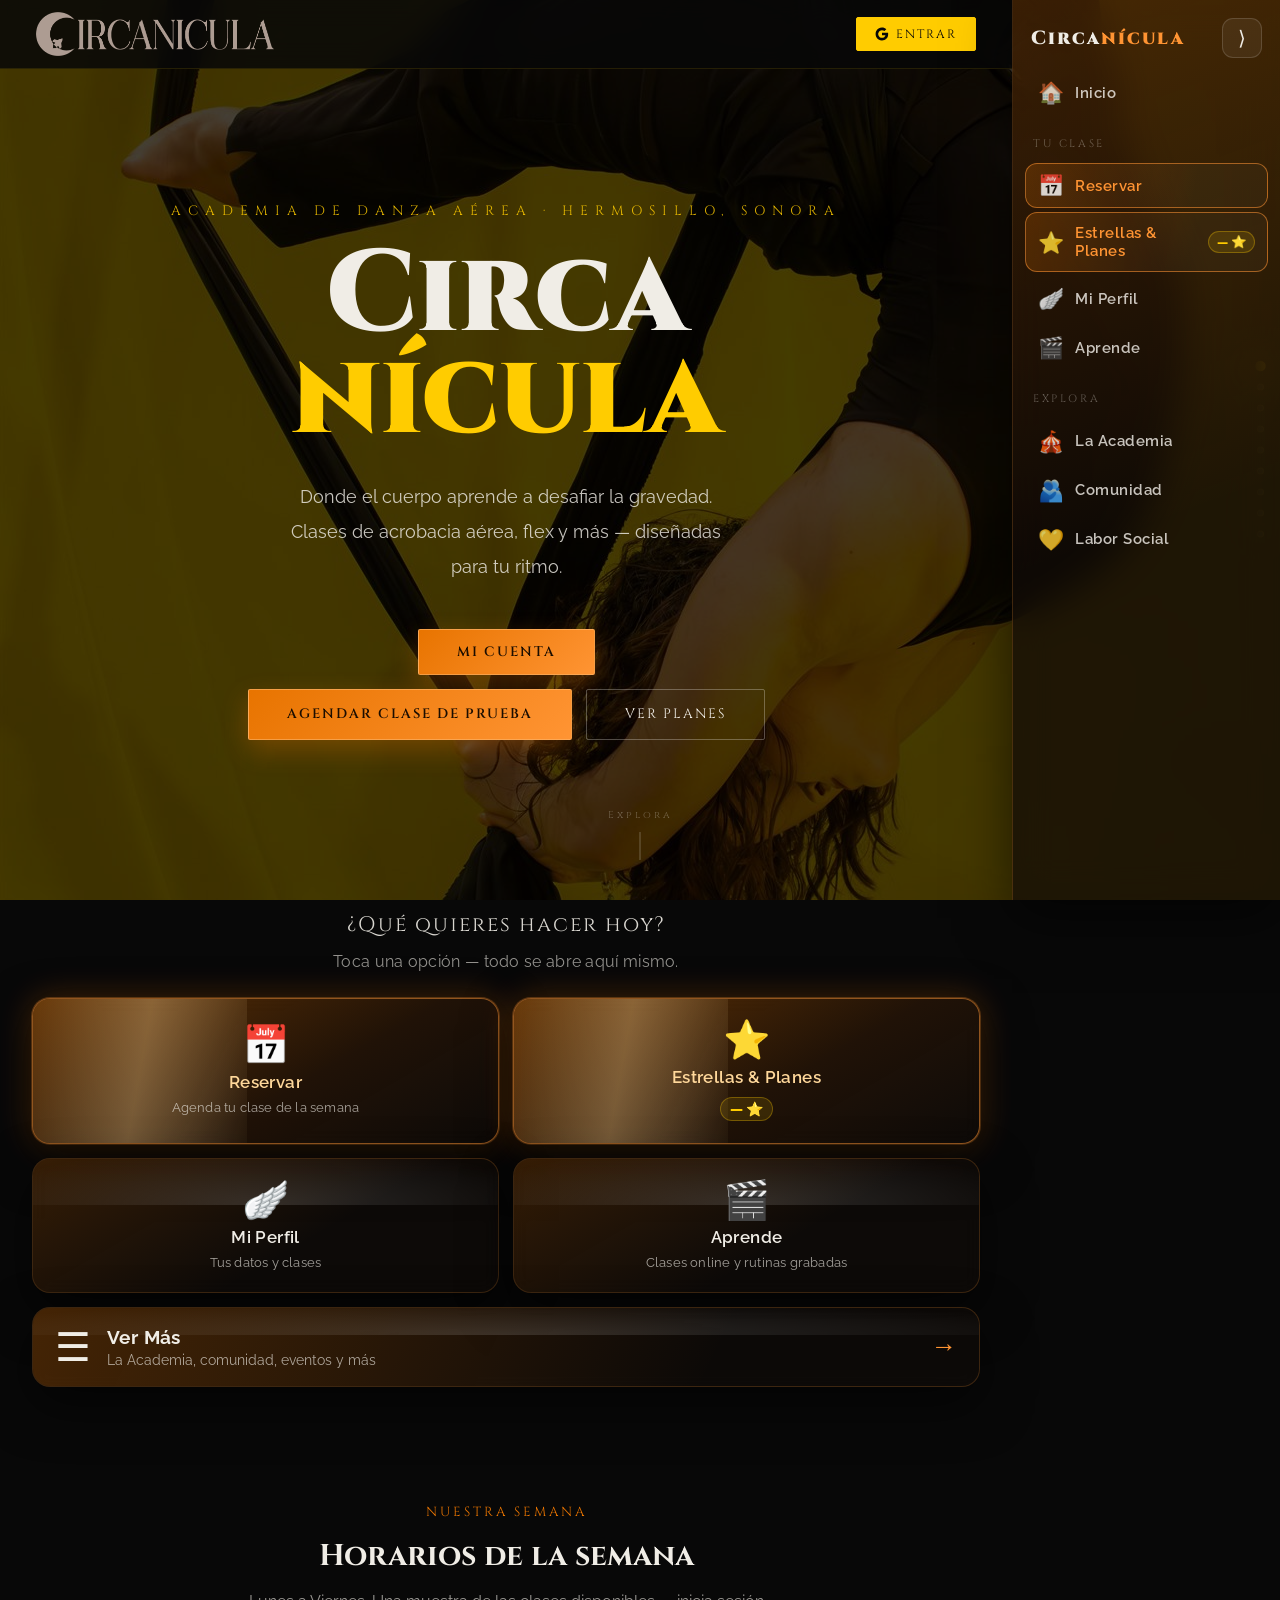
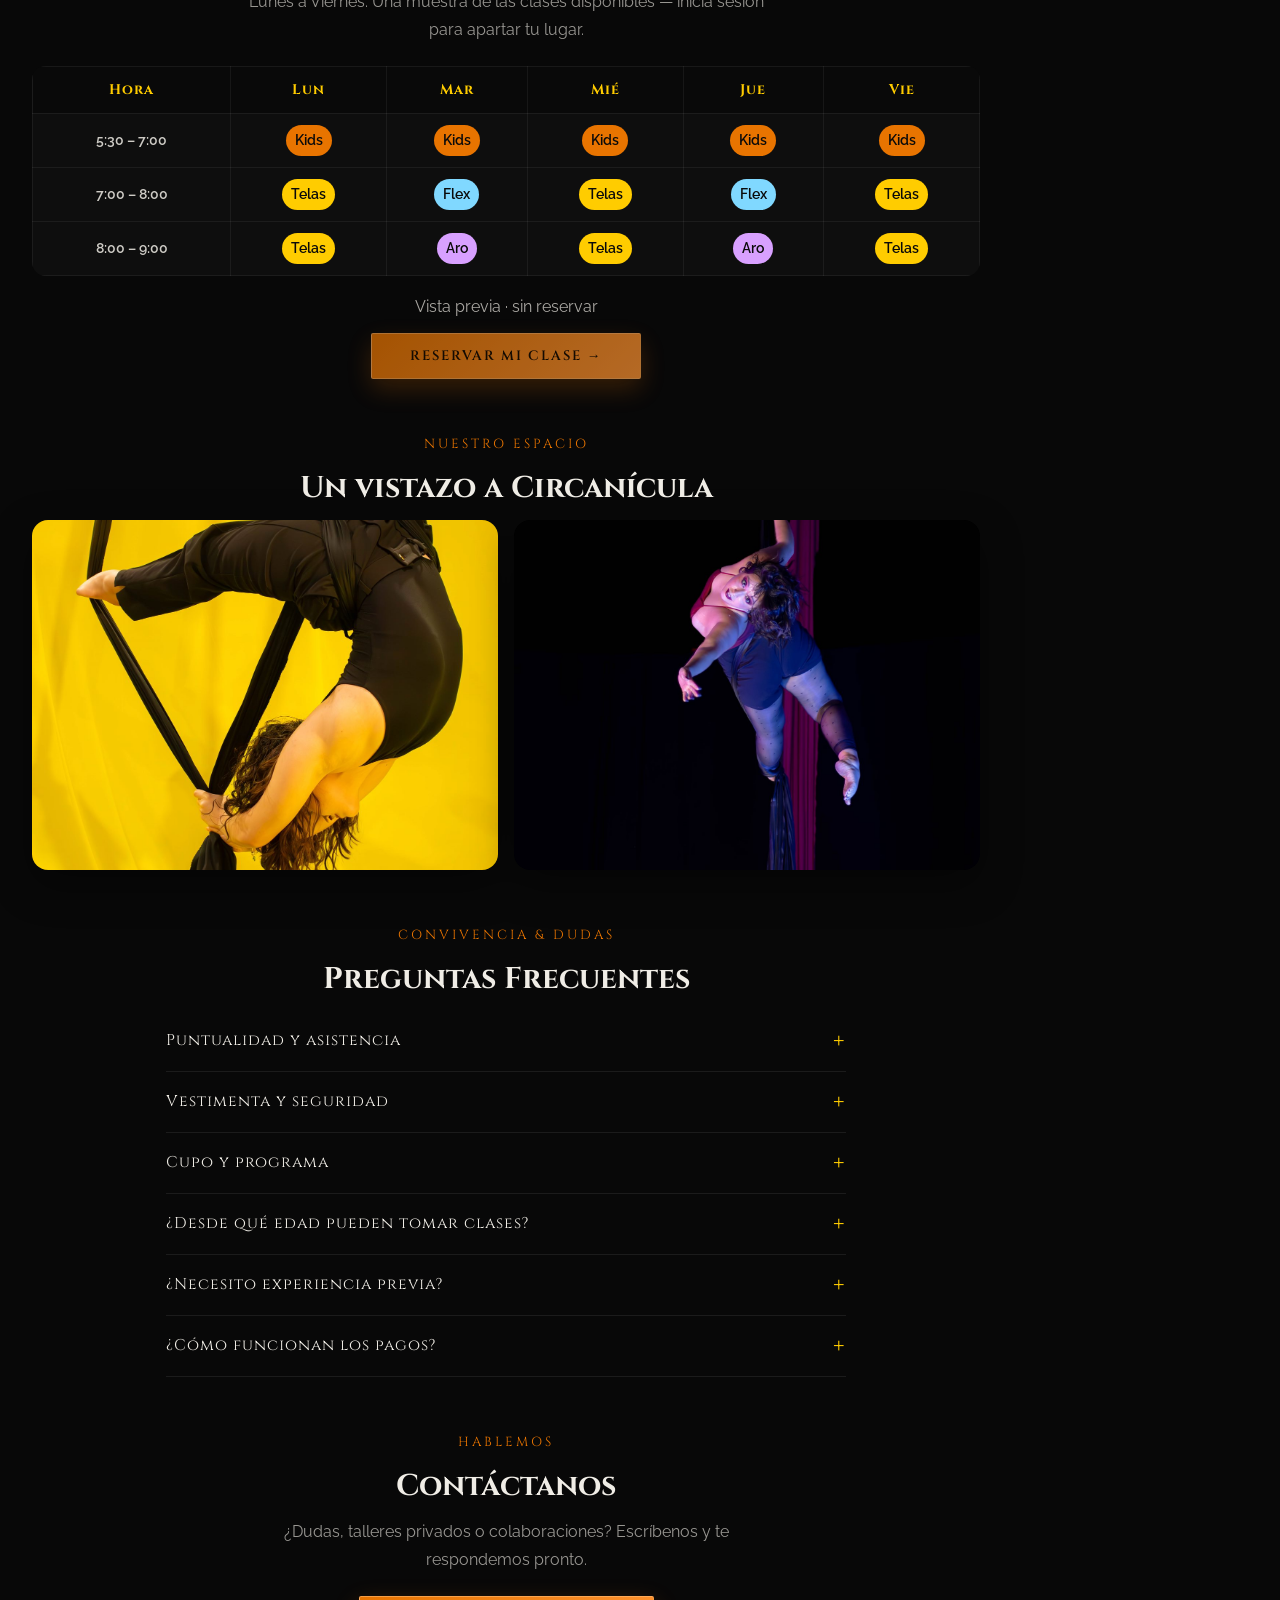
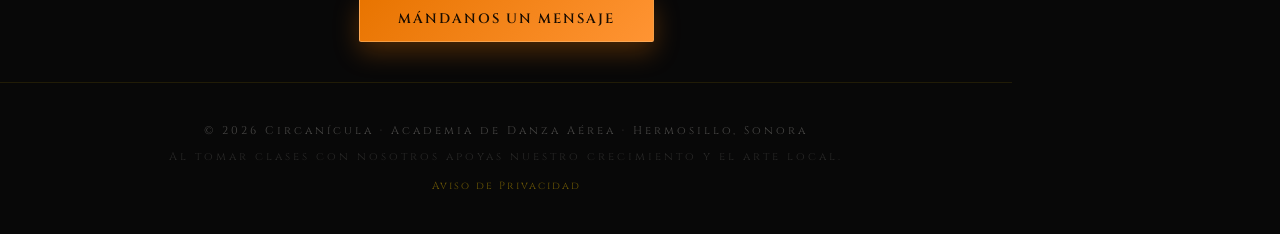
==== commit 4e024b6c: "U3: subhoja de 2do nivel + escalera de capas con nombre Los popups que se abren DESDE una hoja eran " ====
--- a/index.html
+++ b/index.html
@@ -1024,12 +1024,6 @@
         // También carga al abrir, no al entrar al perfil.
         const videosPanel = document.getElementById('videos-panel');
         if (videosPanel) videosPanel.style.display = esStaffClase(rank) ? '' : 'none';
-
-        // Tarjeta "🛠️ Administración" (envuelve panel del Dueño + paneles de
-        // staff): visible para staff de clase (Rank ≤ 2). Los paneles internos
-        // ya se muestran/ocultan por su cuenta según el rango exacto.
-        const adminCard = document.getElementById('perfil-admin-card');
-        if (adminCard) adminCard.style.display = esStaffClase(rank) ? '' : 'none';
 
         // Entradas del SIDEBAR reservadas a staff de clase (hoy: el calendario
         // de horas del staff). Mismo criterio que los paneles de arriba.
@@ -2253,7 +2247,7 @@
       if (!modal) return;
       modal.dataset.id = id;
       renderAsistenciasManual(id);
-      modal.style.display = 'flex';
+      window.abrirSubhoja('Asistencias', '📋', modal.querySelector('.onb-card'));
     };
     function renderAsistenciasManual(id) {
       const m = _manualCache.find(x=>x._id===id); if (!m) return;
@@ -2305,8 +2299,7 @@
       } catch(e){ console.error('quitarFechaManual:', e); await uiAlert('No se pudo quitar.', {titulo:'Error', peligro:true}); }
     };
     window.cerrarAsistManual = () => {
-      const modal = document.getElementById('manual-asist-modal');
-      if (modal) modal.style.display = 'none';
+      window.cerrarSubhoja();
       if (window.listarAlumnasManual) listarAlumnasManual();  // refresca contadores
     };
 
@@ -2514,21 +2507,6 @@
           onclick="abrirPerfilModal(this.dataset.id)">
           <span class="btn-pildora-ico">🪽</span> Ver Perfil
         </button>
-      </div>`;
-    }
-
-    function renderColabCard(d) {
-      const nombre = escapeHtml(d.nombreVisible || d.handle || 'Colaborador');
-      const c = d.colab || {};
-      const tipo = escapeHtml(c.tipo || 'Colaborador');
-      const desc = c.descripcion ? `<p class="dir-card-linea">${escapeHtml(c.descripcion)}</p>` : '';
-      const safe = urlSegura(c.enlace);
-      const btn = safe ? `<a class="dir-card-btn" href="${escapeHtml(safe)}" target="_blank" rel="noopener noreferrer">Ver / Seguir ↗</a>` : '';
-      return `<div class="dir-card">
-        ${fotoCard(d, nombre)}
-        <div class="dir-card-nombre">${nombre}</div>
-        <div class="dir-card-tags"><span class="rol-tag rol-tag-colab">🤝 ${tipo}</span></div>
-        ${desc}${btn}
       </div>`;
     }
 
@@ -2698,8 +2676,8 @@
         ${dupHtml}
         ${statsHtml}
         ${staffStatsHtml}`;
-      const m = document.getElementById('perfil-modal');
-      if (m) m.style.display = 'flex';
+      window.abrirSubhoja(d.nombreVisible || d.handle || 'Perfil', '🪽',
+                          document.getElementById('perfil-modal-card'));
     };
 
     // Stepper MMORPG: ajusta el valor PENDIENTE de un stat en el modal.
@@ -2780,10 +2758,7 @@
         if (btn) { btn.disabled = false; btn.textContent = 'Guardar stats'; }
       }
     };
-    window.cerrarPerfilModal = () => {
-      const m = document.getElementById('perfil-modal');
-      if (m) m.style.display = 'none';
-    };
+    window.cerrarPerfilModal = () => window.cerrarSubhoja();
 
     // Trae de la red todos los perfiles públicos (opt-out con perfilPublico:false).
     window.buscarPerfiles = async () => {
@@ -2805,25 +2780,6 @@
         console.error('buscarPerfiles:', e);
         if (vacio) { vacio.textContent='No se pudo cargar la comunidad. Reintenta.'; vacio.style.display='block'; }
       }
-    };
-
-    window.cargarColaboradores = async () => {
-      const cont  = document.getElementById('colab-grid');
-      const vacio = document.getElementById('colab-vacio');
-      if (!usuarioActual) return;
-      try {
-        const snap = await getDocs(collection(db, "usuarios"));
-        const lista = [];
-        snap.forEach(s => {
-          const d = s.data();
-          if (d.cuentaActiva === false) return; // oculta cuentas deshabilitadas
-          if (!d.colaborador) return;
-          if (d.visibilidad && d.visibilidad.perfilPublico === false) return;
-          lista.push(d);
-        });
-        if (cont) cont.innerHTML = lista.map(renderColabCard).join('');
-        if (vacio) vacio.style.display = lista.length ? 'none' : 'block';
-      } catch(e) { console.error('cargarColaboradores:', e); }
     };
 
     // ════════════════════════════════════════════════════════════════
@@ -3061,9 +3017,10 @@
       document.querySelectorAll('#hm-dias input[type=checkbox]').forEach(c=> c.checked=false);
       document.getElementById('hm-tipo').value='clase';
       document.getElementById('hm-rec').value='semanal';
-      document.getElementById('horario-modal').style.display='flex';
-    };
-    window.cerrarHorarioModal = () => { const m=document.getElementById('horario-modal'); if(m) m.style.display='none'; };
+      window.abrirSubhoja('Agendar horario', '🗓️',
+                          document.querySelector('#horario-modal .onb-card'));
+    };
+    window.cerrarHorarioModal = () => window.cerrarSubhoja();
 
     window.guardarHorario = async () => {
       if (!usuarioActual) return;
@@ -3242,9 +3199,7 @@
         const fabP = document.getElementById('fab-perfil'); if (fabP) fabP.style.display = 'none';
         if(misClases) misClases.style.display = 'none';
         const comunidad = document.getElementById('comunidad');
-        const colabSec  = document.getElementById('colaboradores');
         if(comunidad) comunidad.style.display = 'none';
-        if(colabSec)  colabSec.style.display  = 'none';
         _dirCache = [];
         const calSec = document.getElementById('calendario');
         if(calSec) calSec.style.display = 'none';
@@ -4020,6 +3975,19 @@
       --overlay: rgba(0,0,0,0.70);
       --pendon-w: 0px;
 
+      /* ESCALERA DE CAPAS. Había cuatro sistemas de popup inventados por
+         separado (2000 / 4200 / 9500 / 9999) y nadie podía ver el orden:
+         el detalle de perfil (2000) salía DEBAJO de la hoja (4200), o sea
+         invisible, y el video (9999) tapaba al confirmar de marca (5000).
+         De aquí para abajo el orden se lee de un vistazo y se respeta. */
+      --z-flotante: 900;
+      --z-hoja: 4200;
+      --z-subhoja: 4300;
+      --z-modal: 4400;
+      --z-tour: 4600;
+      --z-dialogo: 5000;
+      --z-aviso: 6000;
+
       /* ===== LIQUID GLASS · paleta NEGRO/NARANJA =====
          Decisión: el NARANJA va al frente (superficies y gradientes) y el
          AMARILLO queda como acento (textos/realces). Por eso NO tocamos
@@ -4123,7 +4091,7 @@
     @media (max-width:900px){ .nav-dots-float { display:none; } }
     /* FAB "Mi Perfil" — botón amarillo flotante abajo a la derecha (colores de marca) */
     .fab-perfil {
-      position:fixed; right:18px; bottom:20px; z-index:9000;
+      position:fixed; right:18px; bottom:20px; z-index:var(--z-flotante);
       display:inline-flex; align-items:center; gap:8px;
       padding:12px 20px; border:none; border-radius:999px; cursor:pointer;
       background:var(--amarillo); color:#111;
@@ -4986,8 +4954,9 @@
        Se dejó el segundo (rectángulos verticales, se leen mejor de un vistazo)
        y este se borró junto con su CSS, que ya no lo usaba nadie más. */
 
-    /* ===== MIS CLASES ===== */
-    #seccion-mis-clases { display:none; background:rgba(0,0,0,.45); }
+    #seccion-mis-clases,
+    #perfil-clases,
+    #perfil-admin { display:none; background:rgba(0,0,0,.45); }
 
     /* ===== PERFIL ===== */
     /* El panel de perfil se FUNDE con el popup (mismo tono): sin fondo ni
@@ -5489,7 +5458,7 @@
 
     /* ===== ONBOARDING MODAL ===== */
     .onb-bg {
-      position:fixed; inset:0; z-index:2000; background:rgba(0,0,0,.8);
+      position:fixed; inset:0; z-index:var(--z-modal); background:rgba(0,0,0,.8);
       display:flex; align-items:center; justify-content:center; padding:20px;
     }
     .onb-card {
@@ -5553,7 +5522,7 @@
        --blanco (nada de blancos planos). Variante .peligro para borrados.
        ════════════════════════════════════════════════════════════════ */
     .ui-dlg-bg {
-      position:fixed; inset:0; z-index:5000; background:rgba(0,0,0,.82);
+      position:fixed; inset:0; z-index:var(--z-dialogo); background:rgba(0,0,0,.82);
       -webkit-backdrop-filter:blur(3px); backdrop-filter:blur(3px);
       display:flex; align-items:center; justify-content:center; padding:20px;
       animation:uiDlgFade .14s ease;
@@ -5821,8 +5790,30 @@
     @media (max-width:1023px) { .nav-burger { display:flex; } }
 
     /* --- Popup HOJA (sheet) nativo --- */
-    #sheet-host { position:fixed; inset:0; z-index:4200; display:none; }
+    #sheet-host { position:fixed; inset:0; z-index:var(--z-hoja); display:none; }
     #sheet-host.abierto { display:block; }
+    /* SUBHOJA · el segundo nivel. Reusa .sheet-card/.sheet-header/.sheet-body
+       tal cual: la idea es que no se sienta otro sistema, sino la MISMA hoja
+       un paso más adentro, con su flecha ‹ para volver. */
+    #subhoja-host { position:fixed; inset:0; z-index:var(--z-subhoja); display:none; }
+    #subhoja-host.abierto { display:block; }
+    @media (min-width:1024px){ #subhoja-host { right:var(--sidebar-w); } }
+    /* Los paneles adoptados venían de tres sistemas distintos y traían su
+       propia caja (fondo, borde, ancho tope, texto centrado). Adentro de la
+       subhoja la caja ya la pone la hoja, así que se neutralizan: si no, se
+       vería una tarjeta dentro de otra. Mismo truco que `.sheet-body > .seccion`. */
+    #subhoja-body > .onb-card,
+    #subhoja-body > .nombre-modal {
+      max-width:none !important; width:auto !important;
+      background:transparent !important; border:none !important;
+      border-radius:0 !important; padding:0 !important;
+      box-shadow:none !important; text-align:left !important;
+      max-height:none !important; overflow:visible !important;
+    }
+    /* El título y el cerrar ya los pone el encabezado de la subhoja. */
+    #subhoja-body > .onb-card > .onb-title,
+    #subhoja-body > .nombre-modal > .nombre-modal-titulo,
+    #subhoja-body > .pm-card > .pm-close { display:none; }
     /* Va DESPUÉS del inset:0 de arriba a propósito: una @media no suma
        especificidad, así que si la pusiéramos antes, el inset:0 la pisaría.
        En escritorio la hoja se corta ANTES del riel (que ahora está a la
@@ -5983,6 +5974,90 @@
       .sheet-tab  { padding:8px 12px; font-size:.84rem; }
     }
 
+    /* ══ RECORRIDO GUIADO (tour) ══════════════════════════════════════════
+       Reflector + globo que acompaña la PRIMERA reserva. Vive a nivel de
+       <body>, NO dentro de la hoja: si viviera adentro heredaría el recorte
+       de `.sheet-body` (overflow-y:auto) y el globo se cortaría al filo, y
+       además chocaría con `.sheet-body > .seccion { display:block !important }`.
+       Su lugar en la escalera (ver --z-* en :root) es --z-tour.
+       Arriba de la hoja (si no, el reflector quedaría por debajo de lo que
+       está señalando) y ABAJO de los diálogos (si sale un aviso a media
+       explicación, tiene que verse encima, no atrás). */
+    .tour-bg {
+      position:fixed; inset:0; z-index:var(--z-tour); display:none;
+    }
+    .tour-bg.on { display:block; }
+    /* El reflector NO es una imagen con un hoyo: es una caja transparente con
+       una sombra de 9999px, así que "lo oscuro" es el resto de la pantalla y
+       el hueco siempre calza exacto con lo que se está señalando, sin importar
+       su tamaño. Una sola caja en vez de cuatro paneles alrededor. */
+    .tour-foco {
+      position:absolute; border-radius:14px; pointer-events:none;
+      box-shadow:0 0 0 9999px rgba(0,0,0,.76), var(--brillo);
+      border:2px solid var(--naranja-claro);
+      transition:top .28s cubic-bezier(.22,.9,.28,1), left .28s cubic-bezier(.22,.9,.28,1),
+                 width .28s cubic-bezier(.22,.9,.28,1), height .28s cubic-bezier(.22,.9,.28,1);
+    }
+    .tour-caja {
+      position:absolute; width:min(330px, calc(100vw - 24px));
+      background:linear-gradient(165deg,#1f1a12,#0d0d0d);
+      border:1px solid rgba(255,204,0,.34); border-radius:16px;
+      padding:16px 17px 14px; box-shadow:0 22px 60px rgba(0,0,0,.8);
+      animation:tourEntra .2s ease;
+    }
+    @keyframes tourEntra { from{opacity:0; transform:translateY(6px)} to{opacity:1; transform:translateY(0)} }
+    .tour-paso {
+      display:block; font-size:.72rem; letter-spacing:1.4px; text-transform:uppercase;
+      color:var(--naranja-claro); font-weight:700; margin-bottom:7px;
+    }
+    .tour-tit {
+      margin:0 0 6px; font-family:'Cinzel',serif; color:var(--amarillo);
+      font-size:1rem; letter-spacing:.4px; line-height:1.3;
+    }
+    .tour-txt { margin:0; color:rgba(255,255,255,.82); font-size:.85rem; line-height:1.5; }
+    .tour-txt strong { color:#fff; }
+    .tour-btns { display:flex; align-items:center; gap:9px; margin-top:14px; }
+    .tour-saltar {
+      background:none; border:none; cursor:pointer; padding:8px 2px;
+      color:rgba(255,255,255,.62); font-size:.76rem; font-family:inherit;
+    }
+    .tour-saltar:hover { color:rgba(255,255,255,.85); }
+    .tour-ok {
+      margin-left:auto; cursor:pointer; border:none; font-family:inherit;
+      background:linear-gradient(135deg,var(--amarillo),var(--naranja));
+      color:#1a1000; font-weight:700; font-size:.82rem; letter-spacing:.3px;
+      padding:10px 18px; border-radius:11px; transition:.15s;
+    }
+    .tour-ok:hover { transform:translateY(-2px); box-shadow:0 10px 24px rgba(232,116,0,.45); }
+    /* El FAB "Mi Perfil" flota en z-index 9000, o sea POR ENCIMA del tour.
+       Sin esto, quedaba una píldora amarilla brillando sobre la penumbra —y
+       peor: se podía tocar, y te sacaba del recorrido a media explicación.
+       Mismo patrón que `body.mob-nav-on .fab-perfil`. */
+    body.tour-on .fab-perfil { display:none !important; }
+    /* Enlace para volver a ver el recorrido. Discreto a propósito: le sirve a
+       quien ya lo vio (el recorrido sale UNA vez) y no debe competir con el
+       calendario, que es a lo que la persona vino. */
+    .tour-repetir {
+      display:inline-flex; align-items:center; gap:6px; margin:10px auto 0;
+      background:rgba(255,255,255,.05); border:1px solid rgba(255,204,0,.24);
+      color:rgba(255,255,255,.72); font-family:inherit; font-size:.8rem;
+      padding:7px 14px; border-radius:999px; cursor:pointer; transition:.15s;
+    }
+    .tour-repetir:hover { color:#fff; border-color:rgba(255,204,0,.55); background:rgba(255,204,0,.1); }
+    /* TRAMPA DEL MARGEN (la misma de T7, en un lugar nuevo): en modo `data-solo`
+       el encabezado de la sección se queda sin `margin-bottom` y ese aire se le
+       mudó al ÚLTIMO hijo que sobrevive, que era `.seccion-desc`. Al meter este
+       botón DESPUÉS de la descripción, le robó el puesto de "último hijo" sin
+       heredar el margen: quedaban 22px arriba y CERO abajo, pegado a la leyenda.
+       Se repone aquí, y acotado a `[data-solo]` para que no dispare de más
+       cuando el recorrido se reutilice en secciones normales (#63/#64/#65). */
+    #sheet-host[data-solo] .seccion-header > .tour-repetir { margin-bottom:20px; }
+    @media (prefers-reduced-motion:reduce){
+      .tour-foco { transition:none; }
+      .tour-caja { animation:none; }
+      .tour-ok:hover { transform:none; }
+    }
+
     /* --- Tarjetas de PAQUETES (mensualidades) dentro de su hoja --- */
     .paquetes-grid { display:grid; grid-template-columns:repeat(auto-fit,minmax(160px,1fr)); gap:14px; }
     .paquete-card {
@@ -6119,7 +6194,7 @@
     /* Video Modal */
     .video-modal-bg {
       display:none; position:fixed; inset:0;
-      background:rgba(0,0,0,.93); z-index:9999;
+      background:rgba(0,0,0,.93); z-index:var(--z-subhoja);
       align-items:center; justify-content:center;
     }
     .video-modal-bg.visible { display:flex; }
@@ -6243,39 +6318,9 @@
     .video-admin-meta { font-size:.7rem; opacity:.45; margin-bottom:9px; }
     .video-admin-acciones { display:flex; gap:7px; flex-wrap:wrap; }
 
-    /* ===== EQUIPO ===== */
-    #equipo { background:rgba(0,0,0,.35); }
-    .equipo-grid { display:grid; grid-template-columns:repeat(auto-fit,minmax(190px,1fr)); gap:20px; margin-bottom:50px; }
-    .instructor-card {
-      background:rgba(20,20,20,.8);
-      border:1px solid rgba(255,255,255,.07);
-      border-radius:4px; overflow:hidden;
-      transition:border-color .3s, transform .3s;
-    }
-    .instructor-card:hover { border-color:rgba(255,204,0,.35); transform:translateY(-4px); }
-    .instructor-img { width:100%; height:230px; object-fit:cover; display:block; }
-    .instructor-info { padding:16px; }
-    .instructor-nombre { font-family:'Cinzel',serif; font-size:.88rem; font-weight:600; margin-bottom:3px; }
-    .instructor-rol { font-size:.68rem; color:var(--amarillo); letter-spacing:1px; margin-bottom:7px; }
-    .instructor-bio { font-size:.72rem; opacity:.4; line-height:1.6; }
-    .sub-titulo { font-family:'Cinzel',serif; font-size:.62rem; letter-spacing:4px; text-transform:uppercase; color:rgba(240,237,230,.3); margin-bottom:22px; }
-    .colaboradores-grid { display:flex; gap:14px; flex-wrap:wrap; }
-    .colab-card {
-      width:105px; height:65px;
-      background:rgba(20,20,20,.7);
-      border:1px solid rgba(255,255,255,.07);
-      border-radius:4px;
-      display:flex; align-items:center; justify-content:center;
-      font-family:'Cinzel',serif; font-size:.5rem;
-      letter-spacing:1px; color:rgba(255,255,255,.28);
-      text-align:center; cursor:pointer;
-      transition:border-color .3s;
-    }
-    .colab-card:hover { border-color:rgba(255,204,0,.3); }
-
     /* ===== MODAL CONFIRMAR NOMBRE ===== */
     .nombre-modal-bg {
-      display:none; position:fixed; inset:0; z-index:9500;
+      display:none; position:fixed; inset:0; z-index:var(--z-modal);
       background:rgba(0,0,0,.8); backdrop-filter:blur(6px);
       align-items:center; justify-content:center; padding:24px;
     }
@@ -6760,7 +6805,7 @@
 <body>
 
 <!-- PWA INSTALL BANNER -->
-<div id="pwa-banner" style="display:none;position:fixed;bottom:20px;left:50%;transform:translateX(-50%);z-index:9000;
+<div id="pwa-banner" style="display:none;position:fixed;bottom:20px;left:50%;transform:translateX(-50%);z-index:var(--z-aviso);
   background:rgba(12,12,12,.97);border:1px solid rgba(255,204,0,.4);border-radius:6px;
   padding:14px 20px;gap:14px;align-items:center;flex-wrap:wrap;max-width:460px;width:90%;
   box-shadow:0 8px 32px rgba(0,0,0,.6);backdrop-filter:blur(10px);">
@@ -6781,7 +6826,7 @@
 </div>
 
 <!-- AVISO: NUEVA VERSIÓN DISPONIBLE (actualización controlada del PWA, estilo Dashboard) -->
-<div id="pwa-update" style="display:none;position:fixed;bottom:20px;left:50%;transform:translateX(-50%);z-index:9100;
+<div id="pwa-update" style="display:none;position:fixed;bottom:20px;left:50%;transform:translateX(-50%);z-index:var(--z-aviso);
   background:rgba(12,12,12,.97);border:1px solid rgba(232,116,0,.55);border-radius:6px;
   padding:14px 20px;gap:14px;align-items:center;flex-wrap:wrap;max-width:460px;width:90%;
   box-shadow:0 8px 32px rgba(0,0,0,.6);backdrop-filter:blur(10px);">
@@ -6802,7 +6847,7 @@
 </div>
 
 <!-- PAGO EXITOSO BANNER -->
-<div id="pago-exitoso-banner" style="display:none;position:fixed;top:80px;left:50%;transform:translateX(-50%);z-index:9000;
+<div id="pago-exitoso-banner" style="display:none;position:fixed;top:80px;left:50%;transform:translateX(-50%);z-index:var(--z-aviso);
   background:rgba(8,40,8,.97);border:1px solid rgba(80,200,80,.4);border-radius:6px;
   padding:16px 28px;align-items:center;gap:14px;
   box-shadow:0 8px 32px rgba(0,0,0,.6);backdrop-filter:blur(10px);">
@@ -7114,6 +7159,45 @@
            declaran `pestanas` (hoy únicamente el Calendario). -->
       <div class="sheet-tabs" id="sheet-tabs" role="tablist" hidden></div>
       <div class="sheet-body" id="sheet-body"></div>
+    </div>
+  </div>
+
+  <!-- HOST de la SUBHOJA (segundo nivel). Mismo cuerpo que la hoja, un
+       escalón arriba. Hermano de la hoja y NO adentro: `.sheet-card` lleva
+       un `transform` en escritorio, y un transform vuelve a la tarjeta el
+       marco de referencia de todo `position:fixed` que cuelgue de ella. Un
+       popup que viviera adentro quedaría encerrado en la tarjeta en vez de
+       cubrir la pantalla. Nace vacío: adopta el panel que le pasen. -->
+  <div id="subhoja-host" aria-hidden="true">
+    <div class="sheet-bg" data-subhoja-cerrar></div>
+    <div class="sheet-card" role="dialog" aria-modal="true" aria-labelledby="subhoja-title">
+      <div class="sheet-header">
+        <button type="button" class="sheet-back" data-subhoja-cerrar aria-label="Volver">‹</button>
+        <h2 class="sheet-title" id="subhoja-title"><span class="sheet-ico"></span><span class="sheet-title-txt">—</span></h2>
+        <button type="button" class="sheet-close" data-subhoja-cerrar aria-label="Cerrar">✕</button>
+      </div>
+      <div class="sheet-body" id="subhoja-body"></div>
+    </div>
+  </div>
+
+  <!-- RECORRIDO GUIADO · el reflector que acompaña la primera reserva.
+       Nace aquí, hermano de la hoja y NO adentro: la hoja se vacía y se
+       rearma en cada apertura (moverAlSheet/restaurar), así que cualquier
+       cosa que viviera dentro se iría de viaje con las secciones.
+       La capa de fondo es transparente y a propósito: lo que oscurece es la
+       sombra del reflector. Esta capa sólo sirve de tapón — se come los
+       toques para que nadie apriete un botón de abajo sin querer mientras
+       lee. Sin ella, tocar "junto" al globo activaba el calendario. -->
+  <div id="tour-bg" class="tour-bg" role="dialog" aria-modal="true" aria-labelledby="tour-tit">
+    <div id="tour-foco" class="tour-foco"></div>
+    <div id="tour-caja" class="tour-caja">
+      <span class="tour-paso" id="tour-paso">—</span>
+      <h3 class="tour-tit" id="tour-tit">—</h3>
+      <p class="tour-txt" id="tour-txt">—</p>
+      <div class="tour-btns">
+        <button type="button" class="tour-saltar" id="tour-saltar">Saltar</button>
+        <button type="button" class="tour-ok" id="tour-ok">Entendido</button>
+      </div>
     </div>
   </div>
 
@@ -7304,7 +7388,7 @@
   <div id="boleto-exitoso-banner" style="display:none; position:fixed; bottom:24px; left:50%;
        transform:translateX(-50%); background:var(--amarillo); color:var(--negro);
        padding:14px 28px; border-radius:6px; font-family:'Cinzel',serif;
-       font-size:.78rem; letter-spacing:2px; z-index:9999; box-shadow:0 4px 20px rgba(0,0,0,.4);">
+       font-size:.78rem; letter-spacing:2px; z-index:var(--z-aviso); box-shadow:0 4px 20px rgba(0,0,0,.4);">
     🎟 ¡Boleto confirmado! Nos vemos en el evento.
   </div>
 
@@ -7333,7 +7417,7 @@
   </section>
 
   <!-- LIGHTBOX HALLWAY -->
-  <div id="lightbox-bg" style="display:none;position:fixed;inset:0;background:rgba(0,0,0,.95);z-index:9998;
+  <div id="lightbox-bg" style="display:none;position:fixed;inset:0;background:rgba(0,0,0,.95);z-index:var(--z-modal);
     align-items:center;justify-content:center;flex-direction:column;gap:16px;">
     <button id="lightbox-close" style="position:absolute;top:20px;right:28px;background:none;border:none;
       color:var(--blanco);font-size:1.8rem;cursor:pointer;opacity:.6;transition:opacity .2s;z-index:1;"
@@ -7354,6 +7438,11 @@
       <!-- Decía "Lunes a Viernes" y justo debajo la leyenda lo repite en cada
            clase y la parrilla lo enseña en sus cinco columnas. -->
       <p class="seccion-desc">Toca las horas que quieras y apártalas con tus Estrellas: <strong>1 ⭐ = 1 clase</strong>.</p>
+      <!-- El recorrido guiado sale SOLO la primera vez. Este botón es la
+           única forma de volver a verlo: sin él, quien lo saltó por accidente
+           (o quien lo vio hace tres meses) se quedaría sin manera de pedirlo,
+           y "sólo una vez" se volvería "nunca más". -->
+      <button type="button" class="tour-repetir" onclick="tourAgendar()">💡 ¿Cómo aparto una clase?</button>
     </div>
     <!-- LEYENDA · qué clase es cuál (para reservar sin dudas) -->
     <div class="clase-leyenda">
@@ -7433,34 +7522,6 @@
   </button>
 </div>
 
-<!-- Modal: confirmar nombre antes de pagar -->
-<div id="nombre-modal" class="nombre-modal-bg">
-  <div class="nombre-modal">
-    <h3 class="nombre-modal-titulo">Confirma tu reserva</h3>
-    <p class="nombre-modal-sub">Estás a punto de reservar:</p>
-    <p id="nombre-modal-resumen" class="nombre-modal-resumen">—</p>
-    <label class="nombre-modal-label" for="nombre-modal-input">Tu nombre completo</label>
-    <input id="nombre-modal-input" type="text" class="nombre-modal-input"
-           placeholder="Nombre y apellido" autocomplete="name">
-    <p class="nombre-modal-nota">Tu reserva se agenda con tus Estrellas ⭐ (1 ⭐ por clase). El pago de Estrellas se realiza aparte, desde el botón <strong>⭐ Estrellas</strong> en tu perfil.</p>
-    <div class="nombre-modal-btns">
-      <button class="nombre-modal-cancel" onclick="cerrarNombreModal()">Cancelar</button>
-      <button class="nombre-modal-ok" onclick="continuarAlPago()">Confirmar Reserva →</button>
-    </div>
-  </div>
-</div>
-
-<!-- Modal STAFF: quién apartó esta clase (T3-F) -->
-<div id="reservas-slot-modal" class="nombre-modal-bg">
-  <div class="nombre-modal" style="max-width:460px;">
-    <h3 class="nombre-modal-titulo" id="reservas-slot-titulo">Reservas</h3>
-    <p class="reservas-modal-cap" id="reservas-slot-cap">—</p>
-    <div class="reservas-lista" id="reservas-slot-lista"></div>
-    <div class="nombre-modal-btns">
-      <button class="nombre-modal-ok" onclick="cerrarReservasSlotModal()">Cerrar</button>
-    </div>
-  </div>
-</div>
     </div>
   </section>
 
@@ -7561,31 +7622,6 @@
         </div>
       </details>
 
-      <!-- 2 · MIS CLASES (por semana) · desplegable + trackeable. Agrupa las
-           reservas del alumno por semana viva; la actual va resaltada. -->
-      <details class="admin-acordeon perfil-acordeon" ontoggle="if(this.open){window.renderMisClasesSemana&&window.renderMisClasesSemana();}">
-        <summary>📆 Mis clases y asistencias</summary>
-        <div class="admin-acordeon-body">
-          <p class="admin-hint">Agrupadas por semana; las que ya tomaste salen con <strong>✓</strong>. La semana en curso se limpia sola cada lunes y las anteriores quedan como historial.</p>
-          <div id="mis-clases-semana" data-mis-clases><p style="opacity:.6;">Toca para cargar tus clases…</p></div>
-        </div>
-      </details>
-
-      <!-- 2b · HISTORIAL DE PAGOS · el mismo dato que arriba pero por RESERVA
-           (plan, estado del pago y fecha). Antes vivía suelto al fondo de la
-           sección con el título "Tus reservas": se leía como una repetición de
-           "Mis clases" y además se cargaba en cada login aunque nadie lo viera.
-           Aquí queda plegado y sólo consulta cuando lo abres. -->
-      <details class="admin-acordeon perfil-acordeon" ontoggle="if(this.open){window.cargarMisReservas&&window.cargarMisReservas();}">
-        <summary>🧾 Historial de pagos</summary>
-        <div class="admin-acordeon-body">
-          <p class="admin-hint">El detalle de cada compra: qué plan, en qué estado va el pago y de qué día es. Si buscas <em>a qué clases vas</em>, eso está arriba en «Mis clases y asistencias».</p>
-          <div id="mis-reservas-lista">
-            <p style="opacity:.6;">Toca para cargar tu historial…</p>
-          </div>
-        </div>
-      </details>
-
       <!-- 3 · MI PROGRESO · radar de stats + títulos -->
       <details class="admin-acordeon perfil-acordeon">
         <summary>📊 Mi progreso</summary>
@@ -7615,11 +7651,48 @@
         </div>
       </details>
 
-      <!-- 5 · ADMINISTRACIÓN · paneles de staff/dueño (se muestra por rango) -->
-      <details class="admin-acordeon perfil-acordeon" id="perfil-admin-card" style="display:none;"
-               ontoggle="if(this.open &amp;&amp; window.poblarSelectAlumnas) window.poblarSelectAlumnas()">
-        <summary>🛠️ Administración</summary>
+    </div>
+
+    <div class="comunidad-links">
+      <a href="#" class="btn-pildora" onclick="abrirVista('comunidad');return false;"><span class="btn-pildora-ico">🔎</span> Buscar Perfil</a>
+      <a href="#" class="btn-pildora" onclick="abrirVista('horarios');return false;"><span class="btn-pildora-ico">📅</span> Reservar clase</a>
+    </div>
+  </section>
+
+  <section id="perfil-clases" class="seccion" style="display:none;" data-nav-skip="true">
+    <div class="seccion-header">
+      <span class="seccion-eyebrow">Tu historial</span>
+      <h2 class="seccion-titulo">Mis clases</h2>
+      <div class="titulo-linea"></div>
+    </div>
+    <div class="perfil-panel">
+      <details class="admin-acordeon perfil-acordeon" open>
+        <summary>📆 Mis clases y asistencias</summary>
         <div class="admin-acordeon-body">
+          <p class="admin-hint">Agrupadas por semana; las que ya tomaste salen con <strong>✓</strong>. La semana en curso se limpia sola cada lunes y las anteriores quedan como historial.</p>
+          <div id="mis-clases-semana" data-mis-clases><p style="opacity:.6;">Cargando tus clases…</p></div>
+        </div>
+      </details>
+
+      <details class="admin-acordeon perfil-acordeon" ontoggle="if(this.open){window.cargarMisReservas&&window.cargarMisReservas();}">
+        <summary>🧾 Historial de pagos</summary>
+        <div class="admin-acordeon-body">
+          <p class="admin-hint">El detalle de cada compra: qué plan, en qué estado va el pago y de qué día es. Si buscas <em>a qué clases vas</em>, eso está arriba en «Mis clases y asistencias».</p>
+          <div id="mis-reservas-lista">
+            <p style="opacity:.6;">Toca para cargar tu historial…</p>
+          </div>
+        </div>
+      </details>
+    </div>
+  </section>
+
+  <section id="perfil-admin" class="seccion" style="display:none;" data-nav-skip="true">
+    <div class="seccion-header">
+      <span class="seccion-eyebrow">Solo el equipo</span>
+      <h2 class="seccion-titulo">Administrar</h2>
+      <div class="titulo-linea"></div>
+    </div>
+    <div class="perfil-panel">
 
     <!-- GRUPO 1 · DÍA A DÍA DEL EQUIPO (Rank ≤ 2) -->
     <div class="admin-grupo" id="admin-grupo-equipo">
@@ -7795,17 +7868,6 @@
         </details>
     </div><!-- /grupo Dueño -->
 
-        </div>
-      </details>
-    </div><!-- /perfil-panel -->
-
-    <!-- Los dos botones del fondo llamaban a `abrirVista('academia')`: ninguno
-         llevaba a donde prometía. "Buscar Perfil" abría La Academia (que no
-         tiene buscador) y "Colaboradores" apuntaba a una sección que se sacó
-         del alcance. Ahora los dos van a algo que existe. -->
-    <div class="comunidad-links">
-      <a href="#" class="btn-pildora" onclick="abrirVista('comunidad');return false;"><span class="btn-pildora-ico">🔎</span> Buscar Perfil</a>
-      <a href="#" class="btn-pildora" onclick="abrirVista('horarios');return false;"><span class="btn-pildora-ico">📅</span> Reservar clase</a>
     </div>
   </section>
 
@@ -7954,13 +8016,47 @@
   </div>
 
 
-  <!-- MODAL: DETALLE DE PERFIL (click en una tarjeta del directorio) -->
-  <div id="perfil-modal" class="onb-bg" style="display:none;" onclick="if(event.target===this)cerrarPerfilModal()">
+  <!-- Modal: confirmar nombre antes de pagar.
+       Vive aquí, a nivel de <body>, y NO dentro de #horarios como antes: esa
+       sección se muda a la hoja, y `.sheet-card` lleva un transform que
+       encierra a cualquier `position:fixed` de adentro. En escritorio este
+       modal salía del tamaño de la tarjeta en vez de cubrir la pantalla. -->
+  <div id="nombre-modal" class="nombre-modal-bg">
+    <div class="nombre-modal">
+      <h3 class="nombre-modal-titulo">Confirma tu reserva</h3>
+      <p class="nombre-modal-sub">Estás a punto de reservar:</p>
+      <p id="nombre-modal-resumen" class="nombre-modal-resumen">—</p>
+      <label class="nombre-modal-label" for="nombre-modal-input">Tu nombre completo</label>
+      <input id="nombre-modal-input" type="text" class="nombre-modal-input"
+             placeholder="Nombre y apellido" autocomplete="name">
+      <p class="nombre-modal-nota">Tu reserva se agenda con tus Estrellas ⭐ (1 ⭐ por clase). El pago de Estrellas se realiza aparte, desde el botón <strong>⭐ Estrellas</strong> en tu perfil.</p>
+      <div class="nombre-modal-btns">
+        <button class="nombre-modal-cancel" onclick="cerrarNombreModal()">Cancelar</button>
+        <button class="nombre-modal-ok" onclick="continuarAlPago()">Confirmar Reserva →</button>
+      </div>
+    </div>
+  </div>
+
+  <!-- SUBHOJA STAFF: quién apartó esta clase (T3-F). El envoltorio es sólo la
+       casa del panel: quien lo enseña es la subhoja, que lo adopta al abrir. -->
+  <div id="reservas-slot-modal" class="nombre-modal-bg">
+    <div class="nombre-modal">
+      <h3 class="nombre-modal-titulo" id="reservas-slot-titulo">Reservas</h3>
+      <p class="reservas-modal-cap" id="reservas-slot-cap">—</p>
+      <div class="reservas-lista" id="reservas-slot-lista"></div>
+      <div class="nombre-modal-btns">
+        <button class="nombre-modal-ok" onclick="cerrarReservasSlotModal()">Cerrar</button>
+      </div>
+    </div>
+  </div>
+
+  <!-- SUBHOJA: DETALLE DE PERFIL (click en una tarjeta del directorio) -->
+  <div id="perfil-modal" class="onb-bg" style="display:none;">
     <div id="perfil-modal-card" class="onb-card pm-card"></div>
   </div>
 
-  <!-- MODAL: ASISTENCIAS DE ALUMNA DE MOSTRADOR (efectivo · solo admin) -->
-  <div id="manual-asist-modal" class="onb-bg" style="display:none;" onclick="if(event.target===this)cerrarAsistManual()">
+  <!-- SUBHOJA: ASISTENCIAS DE ALUMNA DE MOSTRADOR (efectivo · solo admin) -->
+  <div id="manual-asist-modal" class="onb-bg" style="display:none;">
     <div class="onb-card">
       <h3 class="onb-title" id="manual-asist-titulo">Asistencias</h3>
       <p class="onb-sub">Agrega o quita las fechas de clase a las que asistió. Tú llevas este registro a mano.</p>
@@ -7994,18 +8090,6 @@
     </div>
     <div id="dir-resultados" class="dir-grid"></div>
     <p id="dir-vacio" class="dir-vacio">Cargando comunidad…</p>
-  </section>
-
-  <!-- COLABORADORES (solo logueadas) -->
-  <section id="colaboradores" class="seccion" style="display:none;" data-nav-skip="true">
-    <div class="seccion-header">
-      <span class="seccion-eyebrow">Aliados de la academia</span>
-      <h2 class="seccion-titulo">Colaboradores</h2>
-      <div class="titulo-linea"></div>
-      <p class="seccion-desc">Fotógrafas, misses invitadas e influencers que crean con nosotras. ¡Conócelas y síguelas!</p>
-    </div>
-    <div id="colab-grid" class="dir-grid"></div>
-    <p id="colab-vacio" class="dir-vacio">Aún no hay colaboradores publicados.</p>
   </section>
 
   <!-- CALENDARIO DE HORARIOS (staff publica; todas ven) -->
@@ -8059,30 +8143,6 @@
     <div id="videos-tabs" class="videos-tabs"></div>
     <div id="videos-grid-cats">
       <p class="videos-cargando">Cargando videos…</p>
-    </div>
-  </section>
-
-  <!-- EQUIPO — oculto, en construcción -->
-  <section id="equipo" class="seccion" style="display:none;" data-nav-skip="true">
-    <div class="seccion-header">
-      <span class="seccion-eyebrow">Quiénes somos</span>
-      <h2 class="seccion-titulo">Nuestro Equipo</h2>
-      <div class="titulo-linea"></div>
-    </div>
-    <div class="equipo-grid">
-      <div class="instructor-card"><img src="https://picsum.photos/seed/inst1/300/340" alt="" class="instructor-img"><div class="instructor-info"><p class="instructor-nombre">Miss Nombre</p><p class="instructor-rol">Fundadora · Aéreo & Flex</p><p class="instructor-bio">Formación en danza contemporánea. Más de 8 años enseñando.</p></div></div>
-      <div class="instructor-card"><img src="https://picsum.photos/seed/inst2/300/340" alt="" class="instructor-img"><div class="instructor-info"><p class="instructor-nombre">Miss Nombre</p><p class="instructor-rol">Instructora · Kids & Flow</p><p class="instructor-bio">Especialista en acrobacia infantil desde 6 años.</p></div></div>
-      <div class="instructor-card"><img src="https://picsum.photos/seed/inst3/300/340" alt="" class="instructor-img"><div class="instructor-info"><p class="instructor-nombre">Miss Nombre</p><p class="instructor-rol">Instructora · Fit & Flex</p><p class="instructor-bio">Entrenadora funcional, prevención de lesiones.</p></div></div>
-    </div>
-    <div>
-      <p class="sub-titulo">— Colaboradores —</p>
-      <div class="colaboradores-grid">
-        <div class="colab-card">Logo Colab</div>
-        <div class="colab-card">Logo Colab</div>
-        <div class="colab-card">Logo Colab</div>
-        <div class="colab-card">Logo Colab</div>
-        <div class="colab-card">Logo Colab</div>
-      </div>
     </div>
   </section>
 
@@ -8299,9 +8359,9 @@
   const labels = {
     inicio:'Inicio', noticias:'Noticias',
     'proximos-eventos':'Eventos', 'eventos-pasados':'Galería',
-    horarios:'Horarios', precios:'Precios',
-    'seccion-mis-clases':'Mis Clases',
-    videos:'Videos', equipo:'Equipo',
+    horarios:'Horarios',
+    'seccion-mis-clases':'Mi Perfil',
+    videos:'Videos',
     'labor-social':'Social', reglas:'Reglas', contacto:'Contacto'
   };
   secs.forEach(sec => {
@@ -9337,8 +9397,13 @@
     const modal = document.getElementById('reservas-slot-modal');
     if (!modal) return;
     _slotAbierto = { sid, hora, dia, tipo };
+    // ABRIR ANTES DE PINTAR, y en este orden a propósito. Al revés (pintar y
+    // luego abrir) el panel sólo servía UNA vez por carga: cerrarlo deja
+    // `style.display='none'` puesto en línea, y `_pintarReservasSlot` se
+    // plantaba en ese mismo valor para no pintar sobre un panel cerrado ⇒ la
+    // segunda clase que tocaras se abría con los datos de la PRIMERA.
+    window.abrirSubhoja('Clase', '🎪', modal.querySelector('.nombre-modal'));
     _pintarReservasSlot();
-    modal.style.display = 'flex';
   }
   // Sanea lo que va a viajar DENTRO de un atributo onclick. Son ids nuestros
   // (uid de Firebase, slotId generado aquí), pero un id con comilla rompería el
@@ -9351,14 +9416,19 @@
     const tit   = document.getElementById('reservas-slot-titulo');
     const cap   = document.getElementById('reservas-slot-cap');
     const lista = document.getElementById('reservas-slot-lista');
-    if (!modal || !lista || modal.style.display === 'none') return;
+    // Quién dice si el modal está abierto es `_slotAbierto` (arriba), NO el
+    // `display`. Preguntarle al CSS por el estado de la app es lo que rompió
+    // esto: un valor que existe para PINTAR terminó decidiendo LÓGICA.
+    if (!modal || !lista) return;
     const reservas = _reservasPorSlot[sid] || [];
     const marcas   = _asistPorSlot[sid] || {};
     let si = 0, no = 0;
     reservas.forEach(r => { const e = r.uid ? marcas[r.uid] : null; if (e === 'asistio') si++; else if (e === 'falta') no++; });
     const pend = Math.max(0, reservas.length - si - no);
 
-    if (tit) tit.textContent = (claseNombres[tipo] || 'Clase') + ' · ' + (DIAS_NOMBRE[dia] || '') + ' · ' + hora;
+    const titulo = (claseNombres[tipo] || 'Clase') + ' · ' + (DIAS_NOMBRE[dia] || '') + ' · ' + hora;
+    if (tit) tit.textContent = titulo;
+    if (window.tituloSubhoja) window.tituloSubhoja(titulo);
     if (cap) {
       cap.innerHTML = reservas.length + ' de ' + CUPO_MAX + ' lugares apartados' +
         (reservas.length >= CUPO_MAX ? ' · <strong style="color:var(--naranja)">Clase Full</strong>' : '') +
@@ -9395,8 +9465,7 @@
     }).join('');
   }
   window.cerrarReservasSlotModal = () => {
-    const m = document.getElementById('reservas-slot-modal');
-    if (m) m.style.display = 'none';
+    if (window.cerrarSubhoja) window.cerrarSubhoja();
     _slotAbierto = null;
   };
   window.toggleFiltroMisClases = () => {
@@ -10010,6 +10079,224 @@
   window.irAContacto = () => {
     if (window.abrirVista) window.abrirVista('academia');
   };
+
+  /* ══════════════════════════════════════════════════════════════════
+     RECORRIDO GUIADO · "¿Cómo aparto una clase?"   (#62)
+     Acompaña la PRIMERA reserva. El problema que resuelve no es que el
+     calendario esté mal, es que la persona nueva llega sin saber la regla del
+     juego: que las clases se pagan con Estrellas, que primero se eligen y
+     luego se confirman, y que el botón de abajo está apagado por una razón.
+     Cuatro pasos, uno por cada pieza real de la pantalla — no una serie de
+     dibujos: el reflector señala el elemento VIVO, así que si mañana el
+     calendario cambia de lugar, el recorrido lo sigue solo.
+     ══════════════════════════════════════════════════════════════════ */
+  (function initTourAgendar(){
+    const bg = document.getElementById('tour-bg');
+    if (!bg) return;
+    const foco   = document.getElementById('tour-foco');
+    const caja   = document.getElementById('tour-caja');
+    const ePaso  = document.getElementById('tour-paso');
+    const eTit   = document.getElementById('tour-tit');
+    const eTxt   = document.getElementById('tour-txt');
+    const bOk    = document.getElementById('tour-ok');
+    const bSalir = document.getElementById('tour-saltar');
+
+    /* La memoria del recorrido vive en localStorage, NO en Firestore, y es a
+       propósito: escribir en Firestore desde aquí sería un permiso más, una
+       espera más y —con AppCheck— una forma más de fallar en silencio. El
+       precio de esta decisión es que el recorrido puede repetirse si entras
+       desde otro teléfono; eso es una molestia de diez segundos, mientras que
+       un flag que no guarda dejaría el tutorial saliendo para siempre.
+       La llave lleva versión: el día que cambie el flujo de reservar se sube a
+       _v2 y todas lo vuelven a ver una vez, sin borrar nada a mano. */
+    const LLAVE = 'circ_tour_agendar_v1';
+    // localStorage truena (no devuelve null: LANZA) en Safari privado y con
+    // cookies bloqueadas. Sin el try, esa excepción mataría la apertura del
+    // calendario entero por culpa de un tutorial.
+    function yaLoVio(){ try { return localStorage.getItem(LLAVE) === '1'; } catch(e){ return false; } }
+    function marcarVisto(){ try { localStorage.setItem(LLAVE, '1'); } catch(e){} }
+
+    /* Cada paso apunta a un elemento REAL por selector, y el texto es una
+       función para poder decir la verdad según quién esté mirando: a quien no
+       ha iniciado sesión no se le puede prometer un saldo que no existe. */
+    const PASOS = [
+      {
+        sel: '#reservar-saldo',
+        tit: 'Todo se aparta con Estrellas',
+        txt: () => window.usuarioActual
+          ? 'Cada clase cuesta <strong>1 ⭐</strong>. Aquí ves cuántas te quedan; si se acaban, las compras con el botón naranja.'
+          : 'Cada clase cuesta <strong>1 ⭐</strong>. Aquí verás las tuyas cuando inicies sesión, y con el botón naranja se compran.'
+      },
+      {
+        sel: '#horarios .horario-wrap',
+        tit: 'Toca el día y la hora',
+        txt: () => 'Elige la clase que quieras de <strong>esta semana</strong> y se marca en naranja. ¿Te arrepentiste? Tócala otra vez y se quita. Las que dicen «Clase Full» o «Sin clase» no se pueden apartar.'
+      },
+      {
+        sel: '#horarios .slots-contador',
+        tit: 'Aquí va la cuenta',
+        txt: () => 'Te muestra <strong>cuántas llevas elegidas</strong> y cuántas Estrellas tienes. No te deja apartar más de las que puedes pagar.'
+      },
+      {
+        sel: '#btn-confirmar',
+        tit: 'Confirma y ya está',
+        txt: () => 'Este botón se enciende en cuanto elijas tu primera clase. Confirmas tu nombre y se descuentan tus Estrellas: <strong>aquí no se paga con tarjeta</strong>.<br><br>¿Te surgió algo? Cancela desde <strong>🎟️ Mis clases</strong>: si avisas <strong>12 horas antes</strong>, tu ⭐ regresa.'
+      },
+    ];
+
+    let paso = 0, vivo = false, elActual = null;
+
+    /* Coloca reflector y globo. Se llama en cada paso Y en cada `resize`: en
+       un teléfono la barra del navegador se esconde al desplazarse y eso
+       dispara un resize que cambia la altura útil — sin recolocar, el globo se
+       quedaba flotando encima de lo que ya no estaba ahí. */
+    function colocar(el){
+      const AIRE = 8, HUECO = 14, ORILLA = 12;
+      const r = el.getBoundingClientRect();
+      const vw = window.innerWidth, vh = window.innerHeight;
+
+      const t = Math.max(4, r.top - AIRE);
+      const l = Math.max(4, r.left - AIRE);
+      const w = Math.min(r.width + AIRE * 2, vw - 8);
+      const h = r.height + AIRE * 2;
+      foco.style.top = t + 'px';  foco.style.left = l + 'px';
+      foco.style.width = w + 'px'; foco.style.height = h + 'px';
+
+      // El globo se mide DESPUÉS de escribirle el texto (arriba, en pintar) y
+      // con la capa ya visible: un elemento en display:none mide 0 y lo
+      // mandaría a la esquina superior izquierda.
+      const ch = caja.offsetHeight, cw = caja.offsetWidth;
+      let ct;
+      if (t + h + HUECO + ch <= vh - 8)      ct = t + h + HUECO;            // debajo
+      else if (t - HUECO - ch >= 8)          ct = t - HUECO - ch;           // arriba
+      else                                   ct = Math.max(8, vh - ch - 8); // al pie
+      const cl = Math.max(ORILLA, Math.min(l + w / 2 - cw / 2, vw - cw - ORILLA));
+      caja.style.top = ct + 'px';
+      caja.style.left = cl + 'px';
+    }
+
+    function recolocar(){ if (vivo && elActual) colocar(elActual); }
+
+    function pintar(i){
+      const p = PASOS[i];
+      const el = document.querySelector(p.sel);
+      // Si la pieza no está o está oculta, no se inventa: se corta el recorrido.
+      // Un reflector apuntando a la nada enseña menos que no enseñar nada.
+      if (!el || !el.offsetParent){ terminar(); return; }
+      elActual = el;
+      /* `behavior:'instant'` va ESCRITO, no omitido. Omitirlo no significa
+         "salto seco": el valor por omisión es 'auto', y 'auto' quiere decir
+         "haz lo que diga el CSS" — y arriba hay un `html { scroll-behavior:
+         smooth }` que aplica a TODA la página. Sin esta palabra el
+         desplazamiento se anima, `colocar()` mide en la línea siguiente (con
+         el elemento todavía a medio camino) y el reflector se dibuja alrededor
+         del lugar por donde el elemento IBA pasando, no donde acabó.
+         El deslizamiento bonito lo pone la transición CSS del propio reflector,
+         que sí es medible porque parte de una posición ya definitiva. */
+      el.scrollIntoView({ block:'center', inline:'nearest', behavior:'instant' });
+      ePaso.textContent = 'Paso ' + (i + 1) + ' de ' + PASOS.length;
+      eTit.textContent  = p.tit;
+      eTxt.innerHTML    = p.txt();
+      const ultimo = (i === PASOS.length - 1);
+      bOk.textContent = ultimo ? '¡Listo!' : 'Siguiente →';
+      // `visibility` y no `display`: el botón sigue ocupando su lugar, así que
+      // "¡Listo!" no brinca a la izquierda en el último paso.
+      bSalir.style.visibility = ultimo ? 'hidden' : '';
+      bg.classList.add('on');
+      document.body.classList.add('tour-on');
+      colocar(el);
+    }
+
+    function avanzar(){
+      paso++;
+      if (paso >= PASOS.length){ terminar(); return; }
+      pintar(paso);
+    }
+
+    // Saltar y terminar hacen LO MISMO con la memoria: los dos marcan visto.
+    // Saltar es una respuesta ("ya entendí, quítamelo"), no un accidente que
+    // haya que compensar repitiendo el tutorial mañana. Para el arrepentido
+    // está el botón 💡 dentro del propio calendario.
+    function terminar(){
+      vivo = false; elActual = null;
+      bg.classList.remove('on');
+      document.body.classList.remove('tour-on');
+      marcarVisto();
+      window.removeEventListener('resize', recolocar);
+      window.removeEventListener('orientationchange', recolocar);
+      document.removeEventListener('keydown', teclas, true);
+    }
+
+    /* En CAPTURA (true) y con stopPropagation: la hoja ya escucha Escape para
+       cerrarse. Sin esto, un Escape a media explicación cerraba el calendario
+       COMPLETO en vez de sólo el recorrido. Al capturar en `document` el
+       evento nunca llega a bajar, así que el oyente de la hoja no se entera. */
+    function teclas(e){
+      if (!vivo) return;
+      if (e.key === 'Escape'){ e.stopPropagation(); terminar(); }
+      else if (e.key === 'Enter' || e.key === 'ArrowRight'){ e.preventDefault(); avanzar(); }
+    }
+
+    bOk.addEventListener('click', avanzar);
+    bSalir.addEventListener('click', terminar);
+    /* Red de seguridad para cerrarVista(). Hoy la hoja NO puede cerrarse con el
+       recorrido encima (la capa se come los toques y Escape queda capturado),
+       pero el recorrido guarda una REFERENCIA a un elemento que la hoja mueve
+       de padre al abrir y cerrar: si algún día algo cierra la hoja por código,
+       ese elemento vuelve a la página —donde `[data-en-hoja]` lo apaga— y el
+       reflector se quedaría apuntando a un rectángulo de 0×0 en la esquina. */
+    window.tourAgendarCerrar = function(){ if (vivo) terminar(); };
+    // Tocar la penumbra NO cierra el recorrido: son cuatro toques seguidos en
+    // una pantalla casi negra y cerrarlo sin querer es facilísimo. Se sale por
+    // "Saltar", por la tecla Escape, o llegando al final.
+
+    // Arranque manual (botón 💡). Siempre corre, lo haya visto o no.
+    window.tourAgendar = function(){
+      if (vivo) return;
+      paso = 0; vivo = true;
+      window.addEventListener('resize', recolocar);
+      window.addEventListener('orientationchange', recolocar);
+      document.addEventListener('keydown', teclas, true);
+      pintar(0);
+    };
+
+    // ¿Hay algo encima que la persona SÍ pidió? Entonces el tutorial se aguanta.
+    // Los diálogos de marca (uiAlert/uiConfirm) se crean al vuelo, así que con
+    // que existan en el DOM ya están en pantalla; los modales fijos viven
+    // siempre y se prenden con display.
+    function hayModalEncima(){
+      if (document.querySelector('.ui-dlg-bg')) return true;
+      const capas = document.querySelectorAll('.onb-bg, .nombre-modal-bg');
+      for (let i = 0; i < capas.length; i++){
+        if (getComputedStyle(capas[i]).display !== 'none') return true;
+      }
+      return false;
+    }
+
+    /* Arranque AUTOMÁTICO, una sola vez, al abrir la pestaña Reservar.
+       La espera no es un adorno ni un "por si acaso": `onOpen` corre ANTES de
+       que abrirVista le ponga .abierto a la hoja, así que en ese instante todo
+       mide 0×0 y el reflector saldría en la esquina señalando nada. De paso le
+       da tiempo a `_miRank` de llegar de Firebase — sin eso, a una instructora
+       se le empezaría a explicar el flujo de alumna mientras su rango sigue en
+       null— y al calendario de terminar de pintarse. */
+    window.tourAgendarQuizas = function(){
+      if (vivo || yaLoVio()) return;
+      setTimeout(() => {
+        if (vivo || yaLoVio()) return;
+        // El staff no reserva por este camino: para ellas tocar una celda abre
+        // "quién apartó", no una selección. Explicarles este flujo sería
+        // describirles algo que a ellas no les pasa. El botón 💡 sigue ahí.
+        if (window._miRank != null && window._miRank <= 2) return;
+        const host = document.getElementById('sheet-host');
+        if (!host || !host.classList.contains('abierto')) return;
+        if (host.dataset.vista !== 'horarios') return;
+        if (host.dataset.pestana !== 'reservar') return;
+        if (hayModalEncima()) return;
+        window.tourAgendar();
+      }, 750);
+    };
+  })();
 
   /* ══════════════════════════════════════════════════════════════════
      APP-SHELL PWA — POPUP tipo HOJA (sheet) por PORTAL.
@@ -10050,7 +10337,15 @@
       horarios:  {
         titulo:'Calendario', icono:'📅',
         pestanas:[
-          { id:'reservar', etiqueta:'📅 Reservar',   seccion:'horarios',        onOpen:()=>window.actualizarBannerReservar&&window.actualizarBannerReservar() },
+          // El recorrido guiado (#62) se engancha AQUÍ y no en el mosaico del
+          // home porque ésta es la única puerta por la que se pasa siempre:
+          // se llega a Reservar desde el mosaico, desde el sidebar y desde
+          // agendarPrueba(). `tourAgendarQuizas` decide solo si toca o no.
+          { id:'reservar', etiqueta:'📅 Reservar',   seccion:'horarios',
+            onOpen:()=>{
+              if (window.actualizarBannerReservar) window.actualizarBannerReservar();
+              if (window.tourAgendarQuizas) window.tourAgendarQuizas();
+            } },
           { id:'mias',     etiqueta:'🎟️ Mis clases', seccion:'mis-clases-view', necesitaSesion:true, onOpen:()=>window.renderMisClasesSemana&&window.renderMisClasesSemana() },
           // Agenda de horas del equipo. Se abre para rank ≤ 3 (asistente
           // incluido) porque el botón "+ Agregar horario" que vive dentro ya
@@ -10062,7 +10357,19 @@
         ]
       },
       estrellas: { titulo:'Estrellas & Planes',  icono:'⭐', secciones:['paquetes-view'], onOpen:pintarPaquetes },
-      perfil:    { titulo:'Mi Perfil',           icono:'🪽', secciones:['seccion-mis-clases'], necesitaSesion:true },
+      // Mi Perfil cargaba 39 controles y el 46% del texto de toda la app en una
+      // sola pantalla. Se parte con el mismo motor de pestañas del calendario.
+      // "Administrar" usa `rankMax:2` (= esStaffClase) en vez del display:none
+      // que llevaba el desplegable: la pestaña ES la compuerta, y así el staff
+      // se ahorra un nivel de toque para llegar a lo que usa todos los días.
+      perfil: { titulo:'Mi Perfil', icono:'🪽', necesitaSesion:true,
+        pestanas:[
+          { id:'yo',     etiqueta:'🪽 Yo',           seccion:'seccion-mis-clases' },
+          { id:'clases', etiqueta:'📆 Mis clases',   seccion:'perfil-clases',
+            onOpen:()=>window.renderMisClasesSemana&&window.renderMisClasesSemana() },
+          { id:'admin',  etiqueta:'🛠️ Administrar',  seccion:'perfil-admin', rankMax:2,
+            onOpen:()=>window.poblarSelectAlumnas&&window.poblarSelectAlumnas() },
+        ] },
       // 'contacto' iba PRIMERO: lo primero que veías al entrar a La Academia era
       // un formulario pidiéndote escribir, antes de haberte enseñado nada. Ahora
       // cierra la vista: primero se muestra lo que hacemos (noticias, eventos,
@@ -10209,6 +10516,9 @@
 
     window.cerrarVista = function(){
       if (!host.classList.contains('abierto')) return;
+      // Antes de restaurar: restaurar() devuelve las secciones a la página y
+      // el recorrido guiado apunta a elementos que viven dentro de ellas.
+      if (window.tourAgendarCerrar) window.tourAgendarCerrar();
       restaurar();
       host.classList.remove('abierto');
       host.setAttribute('aria-hidden','true');
@@ -10220,8 +10530,61 @@
 
     host.querySelectorAll('[data-sheet-cerrar]').forEach(el =>
       el.addEventListener('click', () => window.cerrarVista()));
+
+    /* ── SUBHOJA · segundo nivel ──────────────────────────────────────────
+       Los paneles que se abren DESDE una hoja (detalle de clase, pase de
+       lista, agendar hora, perfil de la comunidad) eran popups sueltos, cada
+       uno con su propia caja y su propio piso. No los rehacemos: la subhoja
+       ADOPTA el panel que ya existe, lo enseña con el cuerpo de la hoja y al
+       cerrar lo devuelve a su casa. Así el HTML y el JS que los llena siguen
+       igual, y lo único que cambia es dónde se pintan.
+       Todos los adoptados son hijos únicos de su envoltorio, por eso al
+       devolverlos basta con volver a colgarlos: no hay posición que guardar. */
+    const _sub = { nodo:null, casa:null };
+    const shost = document.getElementById('subhoja-host');
+
+    window.abrirSubhoja = (titulo, icono, nodo) => {
+      if (typeof nodo === 'string') nodo = document.getElementById(nodo);
+      const sbody = document.getElementById('subhoja-body');
+      if (!shost || !sbody || !nodo) return;
+      window.cerrarSubhoja();
+      _sub.nodo = nodo;
+      _sub.casa = nodo.parentElement;
+      sbody.appendChild(nodo);
+      shost.querySelector('.sheet-title-txt').textContent = titulo || '';
+      shost.querySelector('.sheet-ico').textContent = icono || '';
+      shost.classList.add('abierto');
+      shost.setAttribute('aria-hidden','false');
+      sbody.scrollTop = 0;
+      document.body.style.overflow = 'hidden';
+    };
+
+    window.cerrarSubhoja = () => {
+      if (!shost) return;
+      shost.classList.remove('abierto');
+      shost.setAttribute('aria-hidden','true');
+      if (_sub.nodo && _sub.casa) _sub.casa.appendChild(_sub.nodo);
+      _sub.nodo = _sub.casa = null;
+      // La hoja de abajo puede seguir abierta: el candado del scroll es suyo.
+      if (!host.classList.contains('abierto')) document.body.style.overflow = '';
+    };
+
+    window.subhojaAbierta = () => !!(shost && shost.classList.contains('abierto'));
+    window.hojaAbierta = () => host.classList.contains('abierto');
+
+    // El título de algunos paneles se calcula al pintarlos, después de abrir.
+    window.tituloSubhoja = (txt) => {
+      if (shost) shost.querySelector('.sheet-title-txt').textContent = txt || '';
+    };
+
+    if (shost) shost.querySelectorAll('[data-subhoja-cerrar]').forEach(el =>
+      el.addEventListener('click', () => window.cerrarSubhoja()));
+
     document.addEventListener('keydown', e => {
-      if (e.key === 'Escape' && host.classList.contains('abierto')) window.cerrarVista();
+      if (e.key !== 'Escape') return;
+      // Escape retira UNA capa: primero la de encima.
+      if (window.subhojaAbierta()) { window.cerrarSubhoja(); return; }
+      if (host.classList.contains('abierto')) window.cerrarVista();
     });
 
     // Re-apuntar accesos que antes hacían scroll a secciones ya ocultas.
@@ -10386,10 +10749,15 @@
     document.body.style.overflow = 'hidden';
   });
 
+  /* El candado del scroll es UNO y lo comparten la hoja, la subhoja y esta
+     visor. Soltarlo siempre —y correr al cerrar aunque el visor ya estuviera
+     cerrado— hacía que CUALQUIER Escape devolviera el scroll a la página con
+     la hoja todavía abierta. */
   function cerrarLightbox() {
+    if (lb.style.display !== 'flex') return;
     lb.style.display = 'none';
     lbImg.src = '';
-    document.body.style.overflow = '';
+    if (!window.hojaAbierta() && !window.subhojaAbierta()) document.body.style.overflow = '';
   }
 
   document.getElementById('lightbox-close').addEventListener('click', cerrarLightbox);
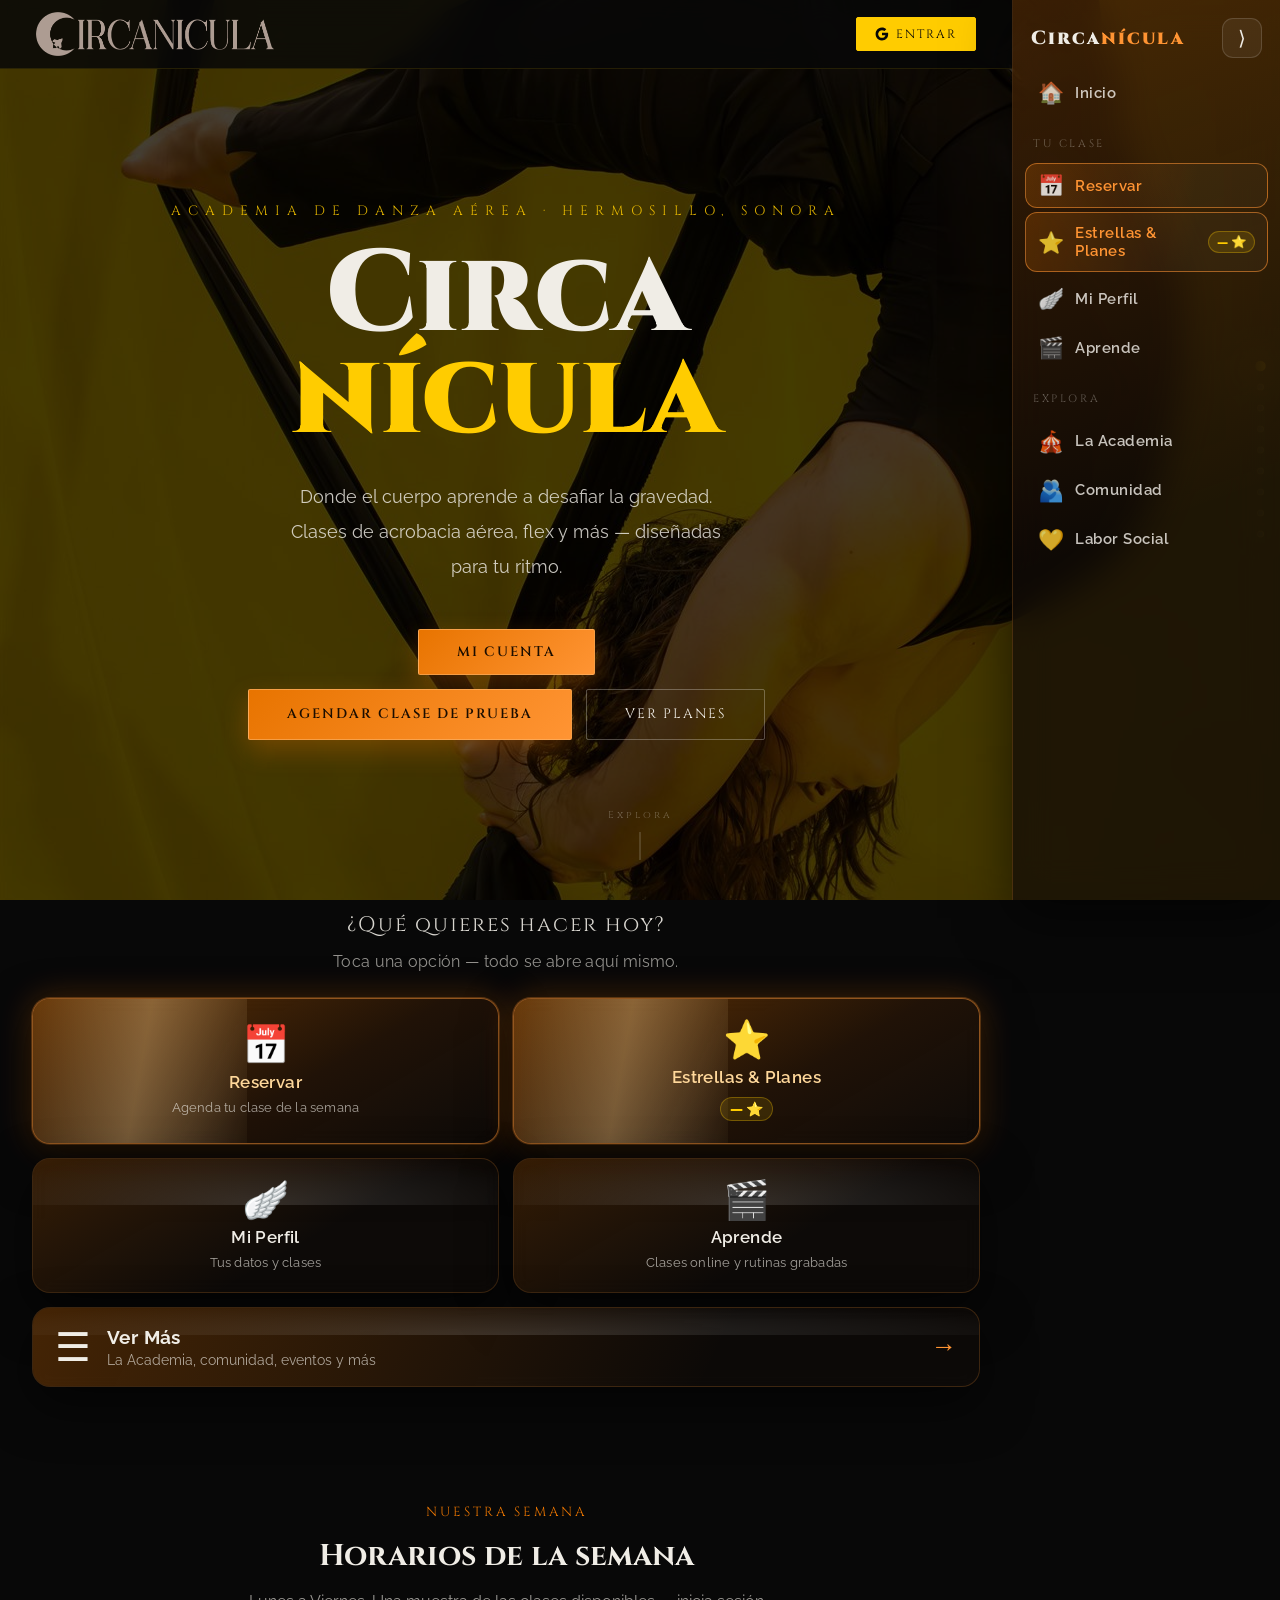
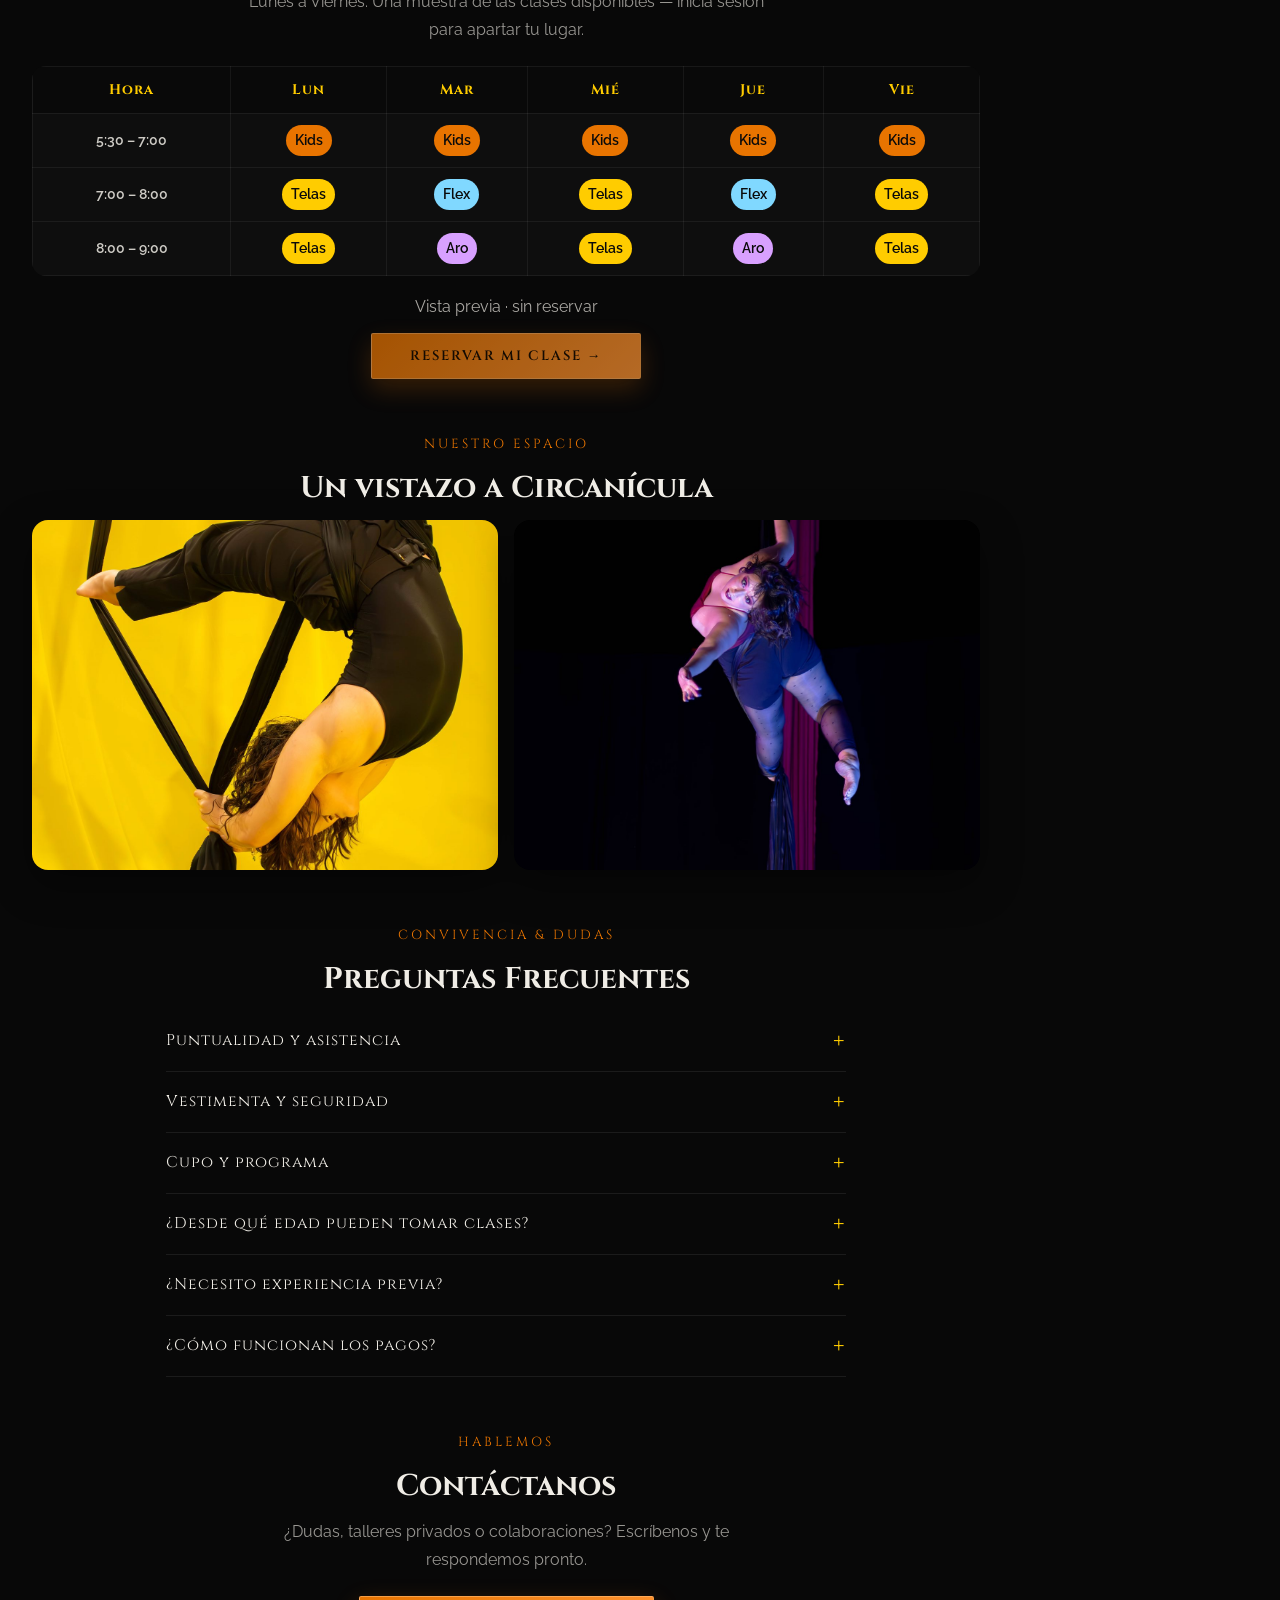
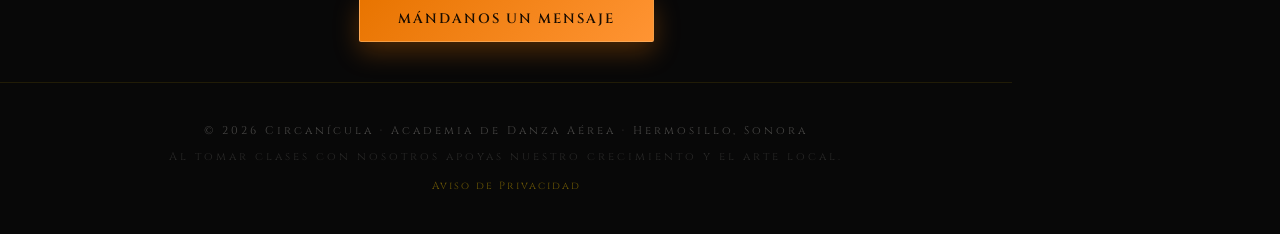
==== commit 46927efa: "U4: fuera todos los comentarios del index (1486) La ley #105 pedia que el artefacto que se sirve vay" ====
--- a/index.html
+++ b/index.html
@@ -10,7 +10,6 @@
   <meta name="robots" content="index, follow">
   <meta name="theme-color" content="#ffcc00">
 
-  <!-- Open Graph / WhatsApp / Facebook -->
   <meta property="og:type" content="website">
   <meta property="og:url" content="https://circanicula.com/">
   <meta property="og:title" content="Circanícula | Academia de Danza Aérea — Hermosillo">
@@ -18,17 +17,14 @@
   <meta property="og:image" content="https://circanicula.com/Images/BG-01.jpg">
   <meta property="og:locale" content="es_MX">
 
-  <!-- Twitter Card -->
   <meta name="twitter:card" content="summary_large_image">
   <meta name="twitter:title" content="Circanícula | Academia de Danza Aérea">
   <meta name="twitter:description" content="Clases de acrobacia aérea en Hermosillo, Sonora.">
   <meta name="twitter:image" content="https://circanicula.com/Images/BG-01.jpg">
 
-  <!-- Favicon (logo Circanícula: luna + cohete) -->
   <link rel="icon" type="image/png" href="Images/Icono_4.png">
   <link rel="shortcut icon" type="image/png" href="Images/Icono_4.png">
 
-  <!-- PWA -->
   <link rel="manifest" href="manifest.json">
   <link rel="apple-touch-icon" href="Images/Icono_4.png">
   <meta name="apple-mobile-web-app-capable" content="yes">
@@ -36,15 +32,12 @@
   <meta name="apple-mobile-web-app-title" content="Circanícula">
   <meta name="mobile-web-app-capable" content="yes">
 
-  <!-- Google Search Console verification -->
   <meta name="google-site-verification" content="dnlyTXd2h2PqEDNLmuhXzX5panYUePMUP3zxPz9E1qo" />
 
-  <!-- Canonical -->
   <link rel="canonical" href="https://circanicula.com/">
 
   <link href="https://fonts.googleapis.com/css2?family=Cinzel:wght@400;600;900&family=Raleway:ital,wght@0,300;0,400;0,600;1,300&display=swap" rel="stylesheet">
 
-  <!-- Firebase SDK (módulos ESM) -->
   <script type="module">
     import { initializeApp, deleteApp } from "https://www.gstatic.com/firebasejs/10.12.0/firebase-app.js";
     import { getAuth, signInWithPopup, signOut, onAuthStateChanged, GoogleAuthProvider,
@@ -55,27 +48,6 @@
     import { getFirestore, doc, getDoc, setDoc, collection, addDoc, query, where, orderBy, limit, getDocs, updateDoc, deleteDoc, serverTimestamp, arrayUnion, runTransaction, onSnapshot }
       from "https://www.gstatic.com/firebasejs/10.12.0/firebase-firestore.js";
 
-    // ════════════════════════════════════════════════════════════════════
-    //  CONFIGURACIÓN POR TENANT (multi-academia)
-    //  Modelo: UN PROYECTO FIREBASE POR ACADEMIA → aislamiento de datos total.
-    //  Cada academia = una entrada en TENANTS, identificada por su dominio.
-    //  resolverTenant() elige el tenant según el hostname actual.
-    //
-    //  ── ALTA DE UNA ACADEMIA NUEVA (checklist) ──────────────────────────
-    //   1. Crear un proyecto Firebase nuevo (gratis, plan Spark).
-    //   2. Activar Authentication → Email/Password (+ Google opcional).
-    //   3. Publicar firestore.rules en ese proyecto, cambiando el correo de
-    //      superAdminEmail() por el del Rank 0 de esa academia.
-    //   4. Copiar el bloque de abajo y rellenar: id, marca (dominio/colores/
-    //      logo), contacto, dominioAlumno, firebase (config del proyecto NUEVO),
-    //      stripe (Payment Links de esa academia) y superAdminEmail.
-    //   5. Apuntar el dominio del cliente a este sitio + Cloudflare delante.
-    //   6. (Recomendado) App Check: crea un reCAPTCHA v3 (site+secret) para el
-    //      dominio, pega el SECRET en Firebase Console → App Check, y la SITE
-    //      KEY en recaptchaV3SiteKey de este tenant. Activa el enforcement al
-    //      final, tras confirmar que llegan tokens verificados.
-    //  NADA de lógica se toca: solo datos.
-    // ════════════════════════════════════════════════════════════════════
     const TENANTS = {
       circanicula: {
         id: 'circanicula',
@@ -88,12 +60,8 @@
           icono:          'Images/Icono_4.png'
         },
         contacto: {
-          // Clase de prueba: ahora EXIGE registro (no hay link de calendario).
           formspree:        'https://formspree.io/f/mwvzdowd'
         },
-        // Dominio TÉCNICO del correo sintético del login usuario+contraseña.
-        // Es invisible para el alumno. NO lo cambies en una academia ya viva
-        // o los usuarios existentes no podrán entrar (su correo de Auth cambiaría).
         dominioAlumno: '@alumno.circanicula.app',
         firebase: {
           apiKey:            "AIzaSyB_2POgJsaN6ueZQLQpq8cAIXMBNp0x_rc",
@@ -103,39 +71,24 @@
           messagingSenderId: "465761059184",
           appId:             "1:465761059184:web:8623539f525f8ec6aecfb5"
         },
-        // App Check (anti-bot/abuso): SITE KEY de reCAPTCHA v3 de ESTA academia.
-        // VACÍO = App Check NO se inicializa (no rompe el sitio vivo ni la
-        // validación local). Pega la site key y despliega; activa el enforcement
-        // en la consola SOLO tras confirmar que llegan tokens. (Ver checklist.)
         recaptchaV3SiteKey: "6Lf3BTotAAAAADUKUyKisJc7l5MtAJmugOyctCn1",
-        // PUSH (FCM): VAPID key web de ESTA academia (Firebase Console →
-        // Cloud Messaging → "Certificados push web" → par de claves). VACÍO =
-        // pedimos permiso y lo explicamos, pero NO capturamos token todavía
-        // (el envío remoto llega con el backend n8n/VPS, Fase 4). Pega la clave
-        // y el cliente empezará a registrar tokens FCM por usuario.
         pushVapidKey: "BJMd6jeikqIYsxCFdJXALyE_v7PLCnP--KV4PFN_5pNoxbrmJBKuq7WiJPLxcNHdlQY-Btj-UJuOaEXnoNyxN0g",
         superAdminEmail: "treseenicos@gmail.com"
       }
-      // ──> Para agregar Fressvia u otra academia, añade aquí otra entrada.
-    };
-
-    // Resuelve el tenant por dominio. Para previews locales / *.github.io usa
-    // 'circanicula' como predeterminado mientras no haya más academias.
+    };
+
     function resolverTenant() {
       const host = (location.hostname || '').replace(/^www\./, '');
       for (const t of Object.values(TENANTS)) {
         if (t.marca.dominio === host) return t;
       }
-      return TENANTS.circanicula; // predeterminado
+      return TENANTS.circanicula;
     }
     const TENANT = resolverTenant();
     window.TENANT = TENANT;
 
-    // Alias retrocompatibles (el resto del código sigue usándolos).
     const firebaseConfig = TENANT.firebase;
 
-    // Aplica la identidad del tenant al DOM: enlaces, tema y variables de color.
-    // (Los textos/colores literales se irán migrando a estas variables por fases.)
     function aplicarTenant() {
       try {
         const root = document.documentElement;
@@ -151,44 +104,28 @@
       document.addEventListener('DOMContentLoaded', aplicarTenant);
     } else { aplicarTenant(); }
 
-    // ── CONFIG EVENTO ESPECIAL ────────────────────────────
-    // ✏️  EDITA AQUÍ cuando tengas los datos del evento
     const EVENTO_CONFIG = {
-      activo:       false,                     // ← cambiar a true para mostrar la sección
+      activo:       false,
       titulo:       "Gran Presentación Circanícula",
       subtitulo:    "Una noche de danza aérea, aro y tela. ¡No te la pierdas!",
-      fecha:        "Noviembre 2025",          // texto libre, ej: "Sábado 15 Nov · 7:00 PM"
+      fecha:        "Noviembre 2025",
       lugar:        "Hermosillo, Sonora",
-      capacidad:    75,                        // total de boletos disponibles
-      precio:       "$200 MXN",               // texto para mostrar
-      stripeLink:   "",                        // ← pegar link de Stripe para boletos
-      flyer:        "",                        // ← URL o ruta local de imagen del flyer
+      capacidad:    75,
+      precio:       "$200 MXN",
+      stripeLink:   "",
+      flyer:        "",
     };
     window.EVENTO_CONFIG = EVENTO_CONFIG;
-    // ─────────────────────────────────────────────────────
-
-    // ── CONFIG RANKS / ESTRELLAS ──────────────────────────
-    // Sistema de roles (ESQUEMA v2). Por defecto todo usuario nuevo es Alumno.
-    // El DUEÑO (Rank 0) se define aquí y es el único super-admin por código.
-    // El resto de ranks los otorga el Dueño desde el PANEL ADMIN (sin tocar
-    // código), usando el ID corto. Los roles "imparteClases" (perfil docente)
-    // y "colaborador" son ETIQUETAS independientes del rank (ver bootstrapPerfil):
-    // p.ej. el Dueño puede además impartir clases y salir en el directorio de
-    // misses con un solo login.
+
     const SUPER_ADMIN_EMAIL = TENANT.superAdminEmail;
     const OVERRIDE_RANGOS = {
-      [SUPER_ADMIN_EMAIL]: 0,   // ← Dueño / super-admin
-    };
-
-    // Índice semántico de rangos (evita números mágicos en el código).
+      [SUPER_ADMIN_EMAIL]: 0,
+    };
+
     const RANK = { DUENO:0, ADMIN:1, INSTRUCTORA:2, ASISTENTE:3, ALUMNO:4, VIEWER:5 };
-    const RANK_DEFAULT = RANK.ALUMNO;   // alta por defecto
-    const RANK_ESQUEMA = 2;             // versión del esquema (migración idempotente)
-
-    // Definición de cada rank (nombre, distintivo, créditos mensuales de regalo).
-    // Esquema v1 (viejo) era: 0 Creador · 1 Instructora · 2 Asistente · 3 Alumno ·
-    // 4 Lector. La migración inserta "Administración" en 1 y recorre el resto +1
-    // (nuevo = viejo==0 ? 0 : viejo+1), preservando el ROL de cada persona.
+    const RANK_DEFAULT = RANK.ALUMNO;
+    const RANK_ESQUEMA = 2;
+
     const RANKS = {
       0: { nombre:'Dueño',          clase:'rank-dueno',       regaloMes:4, marco:true,  puedeApodo:true  },
       1: { nombre:'Administración', clase:'rank-admin',       regaloMes:4, marco:true,  puedeApodo:true  },
@@ -198,7 +135,6 @@
       5: { nombre:'Viewer',         clase:'rank-lector',      regaloMes:0, marco:false, puedeApodo:false },
     };
 
-    // Stats del radar (orden = vértices del polígono). Escala 0–10.
     const STATS_DEF = [
       { key:'flexibilidad',  label:'Flexibilidad'  },
       { key:'fuerza',        label:'Fuerza'        },
@@ -208,7 +144,6 @@
       { key:'interpretacion',label:'Interpretación'},
     ];
 
-    // Títulos por combinación de stats (umbral alto = 7+). Se irán ampliando.
     const TITULOS_DEF = [
       { id:'aerialista_riesgo', nombre:'Aerialista de Riesgo',
         test:n => n.tecnica>=7 && n.caida>=7 && n.fuerza>=7 },
@@ -218,27 +153,13 @@
         test:n => n.flexibilidad>=7 && n.fuerza>=7 && n.caida>=7 && n.tecnica<7 },
     ];
 
-    // ESTRELLAS (créditos) — DESACTIVADAS hasta Agosto. Solo lectura/visual.
-    // Cuando el backend esté desplegado y probado, poner en true para activar
-    // compra/canje de créditos.
     const ESTRELLAS_ACTIVAS = true;
 
-    // URL pública del backend de pagos/créditos (VPS + Coolify). Mientras no esté
-    // el dominio con SSL, déjalo vacío: las funciones de compra/agendar avisarán
-    // "no disponible" en vez de fallar. Ej: 'https://webhook.circanicula.com'
     const BACKEND_URL = 'https://webhook.circanicula.com';
 
-    // Tope de créditos (espejo del backend pricing.js → MAX_CREDITOS).
     const MAX_CREDITOS = 40;
-    // Este bloque es <script type="module">: su `const` NO se ve desde los
-    // bloques planos de abajo (el mostrario de Estrellas vive allá). Se publica
-    // en `window` para que la tarjeta "Estrellas Libres" diga el tope REAL sin
-    // volver a escribir el 40 — dos copias del mismo número se desfasan solas.
     window.MAX_CREDITOS = MAX_CREDITOS;
 
-    // Precio TOTAL en pesos para N créditos. ESPEJO EXACTO de pricing.js (solo
-    // para MOSTRAR el precio en la UI; el monto real lo calcula y cobra el
-    // servidor, nunca el cliente).
     function precioCreditosCliente(cantidad) {
       const ANCLAS = [[1,250],[8,800],[20,1200],[28,1600],[32,1800]];
       const PEND = 50, r5 = n => Math.round(n/5)*5;
@@ -258,36 +179,20 @@
       const r = OVERRIDE_RANGOS[(user.email || '').toLowerCase()];
       return (r === undefined) ? RANK_DEFAULT : r;
     }
-    // Helpers de poder (espejo de firestore.rules). Solo controlan la UI;
-    // la seguridad real la imponen las reglas en el servidor.
     const esDueno      = r => r === RANK.DUENO;
-    const esAdmin      = r => r <= RANK.ADMIN;          // Dueño + Administración
-    const esStaffClase = r => r <= RANK.INSTRUCTORA;    // Dueño + Admin + Instructora (dan stats/estrellas/pase de lista)
-
-    // Sanitizadores: TODO dato de usuario que se inyecte con innerHTML pasa por
-    // aquí (importante en el directorio público, donde se ven perfiles ajenos).
+    const esAdmin      = r => r <= RANK.ADMIN;
+    const esStaffClase = r => r <= RANK.INSTRUCTORA;
+
     function escapeHtml(s){
       return String(s==null?'':s).replace(/[&<>"']/g,
         c => ({'&':'&amp;','<':'&lt;','>':'&gt;','"':'&quot;',"'":'&#39;'}[c]));
     }
     function urlSegura(u){
       u = String(u||'').trim();
-      return /^https?:\/\//i.test(u) ? u : '';   // solo http/https (evita javascript:)
-    }
-
-    /* ════════════════════════════════════════════════════════════════
-       DIÁLOGOS NATIVOS DE LA PÁGINA — reemplazan alert/confirm/prompt del
-       navegador (los "recuadros de Windows"). Devuelven Promesas para poder
-       await. Se exponen en window.* para que también los use el script no-module
-       del calendario de reservas. XSS-safe: todo texto entra por textContent /
-       .value, nunca innerHTML.
-         window.uiAlert(msg, {titulo, okText, peligro})              -> Promise<true>
-         window.uiConfirm(msg, {titulo, okText, cancelText, peligro})-> Promise<bool>
-         window.uiPrompt(label, {titulo, mensaje, valor, placeholder,
-                                 maxlength, multiline, tipo})        -> Promise<string|null>
-         window.uiForm({titulo, mensaje, campos:[{id,label,valor,...}],
-                        okText, cancelText, peligro})                -> Promise<obj|null>
-       ════════════════════════════════════════════════════════════════ */
+      return /^https?:\/\//i.test(u) ? u : '';
+    }
+
+
     (function () {
       let _host = null, _resolver = null;
       function host() {
@@ -306,13 +211,12 @@
           const c = _host.querySelector('[data-dlg-cancel]') || _host.querySelector('[data-dlg-ok]');
           if (c) { e.preventDefault(); c.click(); }
         } else if (e.key === 'Enter') {
-          if (document.activeElement && document.activeElement.tagName === 'TEXTAREA') return; // newline
+          if (document.activeElement && document.activeElement.tagName === 'TEXTAREA') return;
           const ok = _host.querySelector('[data-dlg-ok]');
           if (ok) { e.preventDefault(); ok.click(); }
         }
       }
       function abrir({ tipo = 'alert', titulo = '', mensaje = '', campos = [], okText, cancelText = 'Cancelar', peligro = false }) {
-        // No apilar: si hay uno abierto, resuélvelo en "negativo" antes de abrir otro.
         if (_resolver) { const r = _resolver; _resolver = null; r(tipo === 'confirm' ? false : (tipo === 'form' ? null : true)); if (_host) _host.innerHTML = ''; }
         return new Promise((resolve) => {
           _resolver = resolve;
@@ -330,7 +234,7 @@
             const wrap = document.createElement('label'); wrap.className = 'ui-dlg-fieldwrap';
             if (c.label) { const lb = document.createElement('span'); lb.className = 'ui-dlg-label'; lb.textContent = c.label; wrap.appendChild(lb); }
             let inp;
-            if (Array.isArray(c.opciones)) {           // campo tipo <select> (lista de opciones)
+            if (Array.isArray(c.opciones)) {
               inp = document.createElement('select');
               c.opciones.forEach(o => {
                 const op = document.createElement('option');
@@ -345,7 +249,7 @@
               if (c.valor != null) inp.value = c.valor;
               if (c.placeholder) inp.placeholder = c.placeholder;
               if (c.maxlength) inp.maxLength = c.maxlength;
-              if (c.min != null) inp.min = c.min;   // p.ej. fecha mínima (hoy) en inputs date/number
+              if (c.min != null) inp.min = c.min;
               if (c.max != null) inp.max = c.max;
             }
             inp.className = 'ui-dlg-input';
@@ -380,15 +284,8 @@
                             .then(r => r ? r.v : null);
       window.uiForm    = (o = {}) => abrir({ tipo:'form', titulo:o.titulo||'', mensaje:o.mensaje||o.descripcion||'', campos:o.campos||[], okText:o.okText||'Guardar', cancelText:o.cancelText||'Cancelar', peligro:o.peligro });
     })();
-    // ─────────────────────────────────────────────────────
 
     const app      = initializeApp(firebaseConfig);
-    // ── App Check (anti-bot / anti-abuso) ───────────────────────────────
-    // Se inicializa SOLO si el tenant tiene su site key de reCAPTCHA v3.
-    // Gateado a propósito: sin key no se toca nada (sitio vivo seguro + valida
-    // en local sin debug-token). Tras desplegar la key y CONFIRMAR en la consola
-    // de Firebase que llegan tokens → recién ahí activar el "enforcement" por
-    // servicio (Firestore, Auth). Activar enforcement antes rompería el sitio.
     if (TENANT.recaptchaV3SiteKey) {
       try {
         const { initializeAppCheck, ReCaptchaV3Provider } =
@@ -406,7 +303,6 @@
    let usuarioActual = null;
    window.usuarioActual = null;
 
-    // ── BIENVENIDA: anuncio de Estrellas (se muestra una sola vez) ─────────
     (function anuncioEstrellas() {
       if (!ESTRELLAS_ACTIVAS) return;
       try { if (localStorage.getItem('bienvenida_estrellas_v1')) return; } catch (_) {}
@@ -422,9 +318,6 @@
       }, 1200);
     })();
 
-    // ── LOGIN ─────────────────────────────────────────────
-    // El perfil se crea/parchea en onAuthStateChanged → bootstrapPerfil.
-    // NO escribimos el correo en el doc público (privacidad).
     window.loginGoogle = async () => {
       try {
         await signInWithPopup(auth, provider);
@@ -433,7 +326,6 @@
 
     window.logout = async () => { await signOut(auth); };
 
-    // "Mi Cuenta": si hay sesión, baja al panel de perfil; si no, abre el login.
     window.irAMiCuenta = () => {
       if (window.usuarioActual) {
         const s = document.getElementById('seccion-mis-clases');
@@ -444,9 +336,6 @@
       }
     };
 
-    // CLASE DE PRUEBA → ya NO es un link externo de calendario. Para tener una
-    // clase de prueba hay que REGISTRARSE: a invitados se les abre "Crear cuenta";
-    // a quien ya entró se le lleva a los horarios para que agende.
     window.agendarPrueba = () => {
       if (window.usuarioActual) {
         const s = document.getElementById('horarios');
@@ -456,16 +345,11 @@
       }
     };
 
-    // ════ LOGIN NATIVO (usuario + contraseña) ════════════════════════════
-    // El "usuario" se convierte en un correo TÉCNICO invisible para entrar a
-    // Firebase Auth. El correo REAL del alumno es OPCIONAL y PRIVADO (solo se
-    // usa para recuperar la cuenta). Nadie más lo ve.
     const DOMINIO_ALUMNO = TENANT.dominioAlumno;
     function usuarioAEmail(u) {
       const limpio = (u || '').trim().toLowerCase().replace(/[^a-z0-9._-]/g, '');
       return limpio ? (limpio + DOMINIO_ALUMNO) : '';
     }
-    // Datos del registro en curso; bootstrapPerfil los usa al crear el perfil.
     let _pendingRegister = null;
 
     function _loginErr(txt, color) {
@@ -491,7 +375,6 @@
       if (!m) return;
       m.style.display = 'flex';
       window.loginTab(modo || 'login');
-      // Si quedó un bloqueo activo de antes, muéstralo de inmediato.
       if (_lockRestante() > 0) _arrancarContador();
     };
     window.cerrarLoginModal = () => {
@@ -511,13 +394,8 @@
     };
     const _val = id => (document.getElementById(id)?.value || '').trim();
 
-    // ════ ANTI-FUERZA BRUTA (cooldown escalado en el cliente) ═════════════
-    // Capa de DISUASIÓN local. La defensa real de servidor la da Firebase Auth
-    // (throttling propio de Google) y, recomendado, Firebase App Check.
-    // Lógica pedida: 3 intentos → bloqueo 5 min; si vuelve a fallar, el bloqueo
-    // se DUPLICA cada vez (5 → 10 → 20 → 40 → …). Persistente por dispositivo.
-    const LOCK_INTENTOS  = 3;          // intentos antes de bloquear
-    const LOCK_BASE_MIN  = 5;          // minutos del primer bloqueo
+    const LOCK_INTENTOS  = 3;
+    const LOCK_BASE_MIN  = 5;
     const _LK = { fails:'cir_lk_fails', until:'cir_lk_until', level:'cir_lk_level' };
     const _lkGet = k => parseInt(localStorage.getItem(k) || '0', 10) || 0;
     const _lkSet = (k,v) => localStorage.setItem(k, String(v));
@@ -546,14 +424,13 @@
       _pintarBloqueo();
       _lockTimer = setInterval(_pintarBloqueo, 1000);
     }
-    // Registra un fallo y, si toca, activa/duplica el bloqueo. Devuelve true si quedó bloqueado.
     function _registrarFallo() {
       const fails = _lkGet(_LK.fails) + 1;
       if (fails >= LOCK_INTENTOS) {
-        const level = _lkGet(_LK.level);                 // 0,1,2,3…
-        const min   = LOCK_BASE_MIN * Math.pow(2, level); // 5,10,20,40…
+        const level = _lkGet(_LK.level);
+        const min   = LOCK_BASE_MIN * Math.pow(2, level);
         _lkSet(_LK.until, Date.now() + min * 60 * 1000);
-        _lkSet(_LK.level, level + 1);                     // el próximo bloqueo dura el doble
+        _lkSet(_LK.level, level + 1);
         _lkSet(_LK.fails, 0);
         _arrancarContador();
         return true;
@@ -566,7 +443,6 @@
     }
 
     window.loginNativo = async () => {
-      // ¿Sigue bloqueado de un intento anterior?
       if (_lockRestante() > 0) { _arrancarContador(); return; }
       const u = _val('login-user');
       const p = document.getElementById('login-pass').value;
@@ -576,16 +452,15 @@
       _loginErr('Entrando…', TENANT.marca.colorPrimario);
       try {
         await signInWithEmailAndPassword(auth, email, p);
-        _lkClear();                 // login correcto → borra contadores
-        _lkSet(_LK.level, 0);       // y reinicia la escalada
+        _lkClear();
+        _lkSet(_LK.level, 0);
         cerrarLoginModal();
       } catch(e) {
         if (e.code === 'auth/too-many-requests') {
-          // Firebase ya frenó del lado servidor: tratamos como bloqueo fuerte.
           _registrarFallo();
         } else {
           const bloqueado = _registrarFallo();
-          if (!bloqueado) { /* mensaje ya mostrado por _registrarFallo */ }
+          if (!bloqueado) { }
         }
       }
     };
@@ -608,7 +483,6 @@
       try {
         const cred = await createUserWithEmailAndPassword(auth, email, p);
         try { await updateProfile(cred.user, { displayName: nombre.slice(0,40) }); } catch {}
-        // onAuthStateChanged → bootstrapPerfil usará _pendingRegister.
         cerrarLoginModal();
       } catch(e) {
         _pendingRegister = null;
@@ -616,12 +490,6 @@
       }
     };
 
-    // ── INVITADA / CLASE DE PRUEBA (sin registro) ─────────────
-    // Las alumnas nuevas que vienen "a probar" NO tienen que crear cuenta: entran
-    // de forma ANÓNIMA (Firebase Anonymous Auth) para reutilizar toda la infra de
-    // Estrellas/pago/reservas (el webhook necesita un idToken de Firebase). Lo ÚNICO
-    // que les pedimos —obligatorio— es su NOMBRE, para saber quién asiste/aparta.
-    // ⚠️ Requiere activar el proveedor "Anónimo" en Firebase Console → Authentication.
     window.entrarComoInvitada = async () => {
       const nombre = await uiPrompt('Escribe tu nombre completo', {
         titulo: '✨ Vengo a probar',
@@ -629,11 +497,10 @@
         valor: '',
         placeholder: 'Nombre y apellido'
       });
-      if (nombre === null) return;  // canceló
+      if (nombre === null) return;
       const limpio = nombre.trim().slice(0, 40);
       if (limpio.length < 3) { await uiAlert('Necesitamos tu nombre completo (mín. 3 caracteres) para continuar.', { titulo: 'Falta tu nombre' }); return; }
       _loginErr('Entrando como invitada…', TENANT.marca.colorPrimario);
-      // bootstrapPerfil usará _pendingRegister → nombreVisible = nombre, salta onboarding.
       _pendingRegister = { nombreVisible: limpio, correo: '', tel: '' };
       try {
         const cred = await signInAnonymously(auth);
@@ -651,13 +518,10 @@
       }
     };
 
-    // Recuperación: hasta tener la Cloud Function, la restablece el equipo (Rank 0).
     window.recuperarPass = () => {
       _loginErr('Tu contraseña es única. Si la olvidaste, escríbele a la academia y el equipo te ayuda a restablecerla. (Pronto podrás recuperarla tú con tu correo.)', TENANT.marca.colorPrimario);
     };
 
-    // ── PERFIL DE USUARIO ─────────────────────────────────
-    // ID corto determinista a partir del uid (estable para un mismo usuario)
     function generarIdCorto(uid) {
       let h = 0;
       for (let i = 0; i < uid.length; i++) {
@@ -667,35 +531,14 @@
       return `CIRCA-${base36}`;
     }
 
-    // Handle público por defecto, ej. "Aerialista93420". Estable por uid.
     function generarHandle(uid) {
       let h = 0;
       for (let i = 0; i < uid.length; i++) h = (h * 17 + uid.charCodeAt(i)) >>> 0;
-      const num = (h % 90000) + 10000; // 10000–99999
+      const num = (h % 90000) + 10000;
       return `Aerialista${num}`;
     }
 
-    // Crea/parchea el perfil. Datos PÚBLICOS en usuarios/{uid}; datos PRIVADOS
-    // (correo, teléfono) en usuarios_priv/{uid}, legibles solo por el dueño y
-    // Rank 0/1. Los campos sensibles (rank/creditos/nivel/titulos) están
-    // protegidos por reglas de Firestore admin-only (ver firestore.rules).
-    // ── AVISO DE NOMBRE REPETIDO (sugerencia al darse de alta) ───────────
-    //  Problema real: en una academia chica, dos "Bridgitte" en la lista de
-    //  asistencia son un lío — y a veces la persona YA tenía cuenta y no se
-    //  acordaba. Esto lo detecta y PREGUNTA, pero nunca bloquea: dos personas
-    //  sí pueden llamarse igual y nadie se queda fuera por eso.
-    //
-    //  ⚠️ Por qué corre DESPUÉS de crear la cuenta y no en el formulario:
-    //  la colección "usuarios" exige sesión iniciada (firestore.rules:
-    //  `allow read: if signedIn()`), así que estando deslogueada la app no
-    //  tiene contra qué comparar. Abrir el padrón al público sería peor
-    //  remedio que la enfermedad.
-
-    // Clave de comparación: minúsculas, sin acentos, sin espacios de más.
-    // Así "Bridgitte  Álexa " y "bridgitte alexa" son la MISMA clave.
-    // Se quitan los acentos con una TABLA y no con normalize('NFD') + rango de
-    // combinantes: ese rango son caracteres INVISIBLES en el código y cualquier
-    // editor o copiar-pegar se los puede comer sin avisar. Aquí todo se ve.
+
     const _SIN_ACENTO = {
       'á':'a','à':'a','ä':'a','â':'a','ã':'a', 'é':'e','è':'e','ë':'e','ê':'e',
       'í':'i','ì':'i','ï':'i','î':'i',         'ó':'o','ò':'o','ö':'o','ô':'o','õ':'o',
@@ -707,17 +550,16 @@
 
     async function _buscarHomonimas(nombre, miUid) {
       const clave = _claveNombre(nombre);
-      const pila  = clave.split(' ')[0];         // nombre de pila
-      if (pila.length < 3) return [];            // "Jo", "Ma": demasiado ruido
+      const pila  = clave.split(' ')[0];
+      if (pila.length < 3) return [];
       const snap = await getDocs(collection(db, "usuarios"));
       const out = [];
       snap.forEach(s => {
-        if (s.id === miUid) return;              // yo misma no cuento
+        if (s.id === miUid) return;
         const d = s.data();
         if (d.cuentaActiva === false || d.esInvitada) return;
         const otra = _claveNombre(d.nombreVisible);
         if (!otra) return;
-        // Coincide si es el MISMO nombre completo o si comparten nombre de pila.
         if (otra === clave || otra.split(' ')[0] === pila)
           out.push({ _id: s.id, nombre: d.nombreVisible || '' });
       });
@@ -727,21 +569,15 @@
     window.avisarNombreRepetido = async (user, nombre) => {
       let iguales = [];
       try { iguales = await _buscarHomonimas(nombre, user.uid); }
-      catch (e) { console.warn('homonimas:', e.code || e); return; }  // red/permiso: ni se entera
+      catch (e) { console.warn('homonimas:', e.code || e); return; }
       if (!iguales.length) return;
       const pila  = String(nombre).trim().split(/\s+/)[0];
       const lista = iguales.slice(0, 3).map(x => `• ${x.nombre}`).join('\n');
       const soyYo = await window.uiConfirm(
         `Ya hay alguien con tu nombre en la comunidad:\n${lista}\n\n¿Eres tú?`,
-        // El botón de "cancelar" del sistema de diálogos vive con flex:1 contra
-        // el flex:2 del principal, así que le toca la mitad de ancho: con
-        // "No, soy otra persona" el texto se partía en dos renglones.
         { titulo: `¿Ya nos conocemos, ${pila}?`,
           okText: 'Sí, soy yo', cancelText: 'No, soy otra' });
-      if (!soyYo) return;                        // homónima de verdad: todo sigue igual
-      // Dijo que sí. La cuenta nueva NO se borra: borrar algo irreversible por
-      // un botón mal picado es peor que tener dos registros. Se deja una marca
-      // para que la academia los junte a mano.
+      if (!soyYo) return;
       try {
         await setDoc(doc(db, "usuarios", user.uid),
           { posibleDuplicado: { de: iguales[0]._id, nombre: iguales[0].nombre, ts: serverTimestamp() } },
@@ -763,97 +599,60 @@
       const regPend = (esNuevo && _pendingRegister) ? _pendingRegister : null;
       if (!data.userIdCorto)   patch.userIdCorto   = generarIdCorto(user.uid);
       if (!data.handle)        patch.handle        = handle;
-      // Registro nativo: usa el usuario elegido como nombre visible.
-      // Google u otros: queda en AerialistaXXXXX (privacidad por defecto).
       if (!data.nombreVisible) patch.nombreVisible = (regPend && regPend.nombreVisible) || handle;
       if (!data.foto)          patch.foto          = user.photoURL || '';
       if (data.creditos === undefined) patch.creditos = 0;
-      // Stats: solo se INICIALIZAN si faltan por completo. Si ya existen (aunque
-      // sea con menos campos), no los tocamos — las reglas admin-only bloquean
-      // que el dueño modifique nivel. cargarPerfil completa los stats faltantes
-      // de forma visual con 0. Las instructoras los actualizan después.
       if (!data.nivel) patch.nivel = { flexibilidad:0, fuerza:0, resistencia:0, tecnica:0, caida:0, interpretacion:0 };
       if (!data.eventos)  patch.eventos = [];
       if (!data.titulos)  patch.titulos = [];
       if (!data.apodo)    patch.apodo = '';
       if (!data.especialidad) patch.especialidad = '';
-      // ── ROLES DESACOPLADOS DEL RANK (etiquetas) ──
-      // imparteClases: flag CURADO POR ADMIN (no autoasignable) → aparece en el
-      //   directorio de misses y puede llevar semblanza docente. Independiente
-      //   del rank: el Dueño puede impartir clases con su misma cuenta.
       if (data.imparteClases === undefined) patch.imparteClases = false;
-      // semblanza: bio docente (la edita la persona o un admin). Cosmética.
       if (!data.semblanza) patch.semblanza = { experiencia:'', clases:'', antiguedad:'' };
-      // colaborador: CATEGORÍA independiente del rank (fotógrafo, miss invitada,
-      //   influencer...). Curada por admin. colab: datos de promoción.
       if (data.colaborador === undefined) patch.colaborador = false;
       if (!data.colab) patch.colab = { tipo:'', descripcion:'', enlace:'' };
-      // visibilidad: el perfil es visible, pero la persona decide qué muestra.
-      // INVITADAS (anónimas / clase de prueba): NO aparecen en el directorio público
-      // para no llenarlo de cuentas temporales; quedan marcadas con esInvitada.
       const esInvitada = !!(user && user.isAnonymous);
       if (esInvitada && data.esInvitada === undefined) patch.esInvitada = true;
       if (!data.visibilidad) patch.visibilidad = { perfilPublico: !esInvitada, mostrarStats:true, mostrarSemblanza:true };
-      // El registro nativo ya pidió nombre/correo/teléfono → no repetir onboarding.
       if (data.onboardingHecho === undefined) patch.onboardingHecho = regPend ? true : false;
-      // RANK: el override por correo (solo Dueño) manda en el alta. Los demás
-      // ranks los otorga el Dueño desde el panel; respeta ascensos ya en DB.
       const rankCalc = rankDeUsuario(user);
       if (data.rank === undefined) patch.rank = rankCalc;
       else if (rankCalc < data.rank) patch.rank = rankCalc;
-      // rankEsquema: SOLO los usuarios NUEVOS nacen ya migrados (v2). Los viejos
-      // NO lo reciben aquí, para que la migración del Dueño los detecte y recorra.
       if (esNuevo && data.rankEsquema === undefined) patch.rankEsquema = RANK_ESQUEMA;
       if (!data.creadoEn) patch.creadoEn = serverTimestamp();
-      // Sello de tenant. Con "proyecto por academia" el aislamiento ya es total
-      // (bases separadas); esto queda como etiqueta para auditoría/migración.
       if (!data.tenantId) patch.tenantId = TENANT.id;
       if (Object.keys(patch).length) {
-        // No bloqueante: si las reglas rechazan algún campo en cuentas antiguas,
-        // el perfil igual se carga (cargarPerfil usa defaults visuales).
         try { await setDoc(ref, patch, { merge: true }); }
         catch (e) { console.warn('bootstrap patch parcial:', e.code || e); }
       }
-      // Documento privado (solo teléfono). El CORREO no se persiste en Firestore:
-      // vive únicamente en Firebase Auth y se usa en runtime (Stripe/Formspree).
-      // Teléfono: lo leen solo el dueño y las instructoras (rank ≤ 1).
       if (esNuevo) {
         const telInit = (regPend && regPend.tel) || '';
         try {
           await setDoc(doc(db, "usuarios_priv", user.uid), { telefono: telInit }, { merge: true });
         } catch(e) { console.error('priv:', e); }
-        // Correo de RECUPERACIÓN (opcional). Doc ultra-privado: solo lo lee el
-        // dueño (y el backend con admin SDK cuando exista). Ni las instructoras.
         if (regPend && regPend.correo) {
           try {
             await setDoc(doc(db, "usuarios_recuperacion", user.uid), { correo: regPend.correo }, { merge: true });
           } catch(e) { console.error('recuperacion:', e); }
         }
       }
-      // Aviso de homónimas. Solo en ALTAS REALES: las invitadas (anónimas) son
-      // cuentas de paso y no salen en el directorio, avisarles no sirve de nada.
-      // NO se hace await a propósito: es un aviso, no debe retrasar la entrada
-      // a la app; si falla (red/permisos) se ignora en silencio.
       const nombreAlta = (esNuevo && regPend && !esInvitada) ? (regPend.nombreVisible || '') : '';
       if (esNuevo) _pendingRegister = null;
       if (nombreAlta) window.avisarNombreRepetido(user, nombreAlta);
       return { ...data, ...patch };
     }
 
-    // Genera el SVG de radar (polígono) a partir de los stats. Escala 0–10.
     function construirRadar(nivel) {
       const N = STATS_DEF.length, MAX = 10;
       const cx = 130, cy = 120, R = 88;
       const ang = i => (-Math.PI/2) + (i * 2*Math.PI / N);
       const pt = (i, r) => [cx + r*Math.cos(ang(i)), cy + r*Math.sin(ang(i))];
-      // Mallas concéntricas
       let grid = '';
       for (let g = 1; g <= 4; g++) {
         const rr = R * g/4;
         const pts = STATS_DEF.map((_,i)=>pt(i,rr).map(n=>n.toFixed(1)).join(',')).join(' ');
         grid += `<polygon points="${pts}" class="radar-grid"/>`;
       }
-      // Ejes + etiquetas
       let ejes = '', labels = '';
       STATS_DEF.forEach((s,i) => {
         const [x,y] = pt(i,R);
@@ -862,7 +661,6 @@
         const anchor = Math.abs(lx-cx)<6 ? 'middle' : (lx<cx ? 'end' : 'start');
         labels += `<text x="${lx.toFixed(1)}" y="${(ly+3).toFixed(1)}" text-anchor="${anchor}" class="radar-label">${s.label}</text>`;
       });
-      // Polígono de valores
       const valPts = STATS_DEF.map((s,i) => {
         const v = Math.max(0, Math.min(MAX, nivel[s.key]||0));
         return pt(i, R * v/MAX).map(n=>n.toFixed(1)).join(',');
@@ -878,18 +676,14 @@
       return TITULOS_DEF.filter(t => t.test(nivel)).map(t => t.nombre);
     }
 
-    // Pinta el panel de perfil con los datos del usuario.
     async function cargarPerfil(uid) {
       try {
         const snap = await getDoc(doc(db, "usuarios", uid));
         if (!snap.exists()) return;
         const d = snap.data();
         const rank = d.rank ?? RANK_DEFAULT;
-        window._miRank = rank;            // rank propio (lo usa el calendario)
+        window._miRank = rank;
         if (window.calRefrescarControles) calRefrescarControles();
-        // Ya que _miRank quedó fijado, refresca el overlay del calendario para que
-        // la barra de staff (y el botón "Reservar mi clase"), la vista por rol y los
-        // listeners en tiempo real se apliquen con el rank correcto (no como alumna).
         if (window.cargarOverlayHorario) window.cargarOverlayHorario();
         const rk = RANKS[rank] || RANKS[RANK_DEFAULT];
         const set = (id, val) => { const el = document.getElementById(id); if (el) el.textContent = val; };
@@ -897,19 +691,14 @@
         set('perfil-nombre', d.nombreVisible || d.nombre || 'Alumno');
         set('perfil-id', d.userIdCorto || '—');
         set('perfil-creditos', d.creditos ?? 0);
-        // Fecha real de caducidad del saldo (la del documento, no una calculada):
-        // el recuadro de Reservar la muestra como "vencen el 2 de sep".
         window._miCreditosExpiran = (d.creditosExpiran && d.creditosExpiran.toDate) ? d.creditosExpiran.toDate() : null;
 
-        // Rank badge
         const badge = document.getElementById('perfil-rank-badge');
         if (badge) { badge.textContent = rk.nombre; badge.className = `perfil-rank-badge ${rk.clase}`; }
 
-        // Marco animado (instructora/creador)
         const fotoWrap = document.getElementById('perfil-foto-wrap');
         if (fotoWrap) fotoWrap.classList.toggle('foto-marco', !!rk.marco);
 
-        // Apodo (solo rank<=2). Visible si existe.
         const apodoEl = document.getElementById('perfil-apodo');
         const apodoBtn = document.getElementById('perfil-apodo-btn');
         if (apodoEl) {
@@ -918,7 +707,6 @@
         }
         if (apodoBtn) apodoBtn.style.display = rk.puedeApodo ? 'inline' : 'none';
 
-        // Avatar del perfil: emoji elegido o, si no, foto/URL (compat).
         if (!pintarAvatarEl('perfil-foto', 'perfil-foto-emoji', d, '2rem')) {
           const fotoEl = document.getElementById('perfil-foto');
           if (fotoEl) {
@@ -927,18 +715,15 @@
               fotoEl.src = d.foto || usuarioActual.photoURL;
           }
         }
-        // El chip del nav refleja el mismo avatar (emoji o foto).
         if (!pintarAvatarEl('user-foto', 'user-foto-emoji', d, '1rem')) {
           const uf = document.getElementById('user-foto');
           if (uf) uf.style.display = uf.getAttribute('src') ? '' : 'none';
         }
 
-        // Radar de stats
         const nivel = { flexibilidad:0,fuerza:0,resistencia:0,tecnica:0,caida:0,interpretacion:0, ...(d.nivel||{}) };
         const radarEl = document.getElementById('perfil-radar');
         if (radarEl) radarEl.innerHTML = construirRadar(nivel);
 
-        // Títulos (combos calculados + los desbloqueados en DB)
         const titulos = Array.from(new Set([ ...(d.titulos||[]), ...calcularTitulos(nivel) ]));
         const titEl = document.getElementById('perfil-titulos');
         if (titEl) {
@@ -950,7 +735,6 @@
         const eventosEl = document.getElementById('perfil-eventos');
         if (eventosEl) eventosEl.textContent = (d.eventos || []).length;
 
-        // ── Roles desacoplados del rank: etiquetas + tarjetas ──
         const imparte = !!d.imparteClases;
         const esColab = !!d.colaborador;
         const tagsEl = document.getElementById('perfil-rol-tags');
@@ -960,14 +744,12 @@
           if (esColab) tags += `<span class="rol-tag rol-tag-colab">🤝 ${escapeHtml((d.colab && d.colab.tipo) || 'Colaborador')}</span>`;
           tagsEl.innerHTML = tags;
         }
-        // Semblanza docente (solo si imparte clases)
         const semb = d.semblanza || { experiencia:'', clases:'', antiguedad:'' };
         const sembCard = document.getElementById('perfil-semblanza-card');
         if (sembCard) sembCard.style.display = imparte ? 'block' : 'none';
         set('semblanza-experiencia', semb.experiencia || '—');
         set('semblanza-clases', semb.clases || '—');
         set('semblanza-antiguedad', semb.antiguedad || '—');
-        // Colaborador (solo si es colaborador)
         const cl = d.colab || { tipo:'', descripcion:'', enlace:'' };
         const colabCard = document.getElementById('perfil-colab-card');
         if (colabCard) colabCard.style.display = esColab ? 'block' : 'none';
@@ -980,58 +762,37 @@
             ? `<a href="${escapeHtml(safe)}" target="_blank" rel="noopener noreferrer">${escapeHtml(safe)}</a>`
             : '—';
         }
-        // Visibilidad (checkboxes). Por defecto todo visible.
         const vis = d.visibilidad || { perfilPublico:true, mostrarStats:true, mostrarSemblanza:true };
         const setChk = (id,val) => { const el=document.getElementById(id); if(el) el.checked = !!val; };
         setChk('vis-perfilPublico', vis.perfilPublico);
         setChk('vis-mostrarStats', vis.mostrarStats);
         setChk('vis-mostrarSemblanza', vis.mostrarSemblanza);
 
-        // Panel admin (otorgar rank + migración): solo Dueño (Rank 0)
         const adminPanel = document.getElementById('admin-panel');
         if (adminPanel) adminPanel.style.display = esDueno(rank) ? 'block' : 'none';
 
-        // Zona de peligro (eliminar mi propia cuenta): todos MENOS el Dueño
-        // (el super-admin se gestiona aparte y no debe autoeliminarse por error).
-        // Se esconde el desplegable completo, no sólo la tarjeta: es lo único
-        // que le queda dentro, así que al Dueño le abriría en vacío.
         const peligroCard = document.getElementById('perfil-peligro-card');
         if (peligroCard) peligroCard.style.display = esDueno(rank) ? 'none' : 'block';
         const configCard = document.getElementById('perfil-config-card');
         if (configCard) configCard.style.display = esDueno(rank) ? 'none' : '';
 
-        // Panel de confirmación de pagos: staff de clase (Rank ≤ 2). Aquí el
-        // staff verifica en Stripe y confirma la reserva (la pone 'activa').
         const staffReservasPanel = document.getElementById('staff-reservas-panel');
         if (staffReservasPanel) {
           const verPanel = esStaffClase(rank);
           staffReservasPanel.style.display = verPanel ? '' : 'none';
-          // Esta SÍ se carga de entrada (a diferencia de externas y videos):
-          // es la que alimenta el contador del título, y ese contador sólo
-          // sirve si está antes de que abras nada.
           if (verPanel) cargarReservasStaff();
         }
 
-        // Panel de Alumnas Externas: staff de clase (Rank ≤ 2). Aquí las misses
-        // crean/transfieren Estrellas/apartan/marcan asistencia a las externas.
-        // La lista ya NO se pide aquí: la pide el `ontoggle` del desplegable, o
-        // sea sólo cuando alguien lo abre de verdad.
         const externasPanel = document.getElementById('externas-panel');
         if (externasPanel) externasPanel.style.display = esStaffClase(rank) ? '' : 'none';
 
-        // Panel de Videos: staff de clase (Rank ≤ 2). Suben/gestionan la
-        // biblioteca de clases y marcan el "video más reciente" del home.
-        // También carga al abrir, no al entrar al perfil.
         const videosPanel = document.getElementById('videos-panel');
         if (videosPanel) videosPanel.style.display = esStaffClase(rank) ? '' : 'none';
 
-        // Entradas del SIDEBAR reservadas a staff de clase (hoy: el calendario
-        // de horas del staff). Mismo criterio que los paneles de arriba.
         document.querySelectorAll('.sb-solo-staff').forEach(el => {
           el.style.display = esStaffClase(rank) ? '' : 'none';
         });
 
-        // Teléfono propio (desde doc privado). Solo lo ve el dueño aquí.
         const telEl = document.getElementById('perfil-tel');
         if (telEl) {
           try {
@@ -1043,7 +804,6 @@
       } catch (e) { console.error('cargarPerfil:', e); }
     }
 
-    // Editar apodo (solo ranks con puedeApodo). Validado de nuevo contra DB.
     window.abrirEditarApodo = async () => {
       if (!usuarioActual) return;
       const snap = await getDoc(doc(db, "usuarios", usuarioActual.uid));
@@ -1062,7 +822,6 @@
       } catch (e) { console.error('apodo:', e); await uiAlert('No se pudo guardar el apodo.', { titulo: 'Error', peligro: true }); }
     };
 
-    // Editar teléfono propio (doc privado)
     window.abrirEditarTelefono = async () => {
       if (!usuarioActual) return;
       let actual = '';
@@ -1079,19 +838,14 @@
       } catch(e) { console.error('tel:', e); await uiAlert('No se pudo guardar el teléfono.', { titulo: 'Error', peligro: true }); }
     };
 
-    // Candado de Estrellas (créditos) — activo hasta Agosto.
     window.accionEstrellas = async () => {
       if (!ESTRELLAS_ACTIVAS) {
         await uiAlert('Las Estrellas estarán disponibles a partir de Agosto. ¡Muy pronto podrás comprarlas y canjearlas!', { titulo: '⭐ Estrellas' });
         return;
       }
-      // Abrir el flujo de compra de créditos.
       window.abrirCompraCreditos();
     };
 
-    // ── COMPRA DE CRÉDITOS (Estrellas) vía backend (checkout dinámico) ─────
-    // Pide cuántos créditos, muestra el precio (espejo) y manda al checkout de
-    // Stripe que CREA el backend (el monto lo calcula el servidor, no el cliente).
     window.abrirCompraCreditos = async (preset) => {
       if (!usuarioActual) { abrirLoginModal('login'); return; }
       if (!ESTRELLAS_ACTIVAS) { await uiAlert('Las Estrellas estarán disponibles a partir de Agosto.', { titulo: '⭐ Estrellas' }); return; }
@@ -1099,7 +853,7 @@
 
       let cantidad;
       if (Number.isInteger(preset) && preset >= 1) {
-        cantidad = preset;                              // paquete preestablecido (tarjetas de precios)
+        cantidad = preset;
       } else {
         const txt = await uiPrompt('¿Cuántas Estrellas quieres comprar?', {
           titulo: '⭐ Comprar Estrellas',
@@ -1127,16 +881,13 @@
         });
         const out = await resp.json();
         if (!resp.ok || !out.url) throw new Error(out.error || 'No se pudo crear el checkout.');
-        window.location.href = out.url; // a Stripe; al volver, el webhook ya acreditó.
+        window.location.href = out.url;
       } catch (e) {
         console.error('compra créditos:', e);
         await uiAlert('No se pudo iniciar la compra. ' + (e.message || ''), { titulo: 'Error', peligro: true });
       }
     };
 
-    // ── AGENDAR CLASE GASTANDO 1 CRÉDITO (vía backend, atómico) ───────────
-    // slots = [{ slotId, fecha, ... }]. El backend valida saldo + cupo + crea la
-    // reserva ACTIVA, todo o nada. Devuelve { ok, nuevoSaldo } o el motivo.
     window.agendarConCredito = async (slots, opts = {}) => {
       if (!usuarioActual) { abrirLoginModal('login'); return { ok:false }; }
       if (!BACKEND_URL) { await uiAlert('Agendar con Estrellas aún no está disponible (backend en configuración).', { titulo: '⭐ Estrellas' }); return { ok:false }; }
@@ -1157,7 +908,7 @@
           else await uiAlert(out.error || 'No se pudo agendar.', { titulo: 'Error', peligro: true });
           return { ok:false, motivo: out.motivo };
         }
-        if (usuarioActual) cargarPerfil(usuarioActual.uid);            // refresca saldo visible
+        if (usuarioActual) cargarPerfil(usuarioActual.uid);
         if (typeof out.nuevoSaldo === 'number') alertaUltimosCreditos(out.nuevoSaldo);
         return out;
       } catch (e) {
@@ -1167,20 +918,15 @@
       }
     };
 
-    // Alerta "últimos créditos" — LISTA pero inerte hasta Agosto (candado ESTRELLAS_ACTIVAS).
-    // Llamar tras descontar un crédito al apartar clase, pasando cuántos QUEDAN.
-    // Cuando la alumna usa el penúltimo (queda 1), brota el recuadro nativo de la PWA.
     window.alertaUltimosCreditos = async (creditosRestantes) => {
-      if (!ESTRELLAS_ACTIVAS) return;                 // candado de Agosto: inerte por ahora
-      if (Number(creditosRestantes) !== 1) return;    // solo al quedar el último crédito
+      if (!ESTRELLAS_ACTIVAS) return;
+      if (Number(creditosRestantes) !== 1) return;
       const comprar = await uiConfirm(
         'Estás usando tus últimos créditos. ¿Deseas renovar tus créditos ahora?',
         { titulo: '⭐ Últimos créditos', okText: 'Comprar más créditos ahora', cancelText: 'Recordar más tarde' });
-      if (comprar) window.accionEstrellas();          // (Agosto) abre compra/renovación de Estrellas
-      // 'Recordar más tarde' = no hace nada; volverá a avisar la próxima vez que quede 1.
-    };
-
-    // ── ONBOARDING (primera vez tras login) ───────────────
+      if (comprar) window.accionEstrellas();
+    };
+
     function abrirOnboarding(perfil) {
       const modal = document.getElementById('onboarding-modal');
       if (!modal) return;
@@ -1188,7 +934,6 @@
       const inTel    = document.getElementById('onb-tel');
       if (inNombre) inNombre.value = perfil.nombreVisible || perfil.handle || '';
       if (inTel)    inTel.value = '';
-      // Avatar: emoji elegido o foto/URL (compat con perfiles viejos / Google).
       if (!pintarAvatarEl('onb-foto', 'onb-foto-emoji', perfil, '2.2rem')) {
         const foto = document.getElementById('onb-foto');
         if (foto) {
@@ -1197,13 +942,12 @@
             foto.src = perfil.foto || usuarioActual.photoURL;
         }
       }
-      sincronizarBotonPush();   // refleja el permiso de notificaciones actual
+      sincronizarBotonPush();
       modal.style.display = 'flex';
     }
     window.cerrarOnboarding = async (skip) => {
       const modal = document.getElementById('onboarding-modal');
       if (modal) modal.style.display = 'none';
-      // Marcar onboarding hecho aunque lo salte (es editable luego en su perfil)
       if (usuarioActual) {
         try { await updateDoc(doc(db, "usuarios", usuarioActual.uid), { onboardingHecho: true }); }
         catch(e) { console.error('onb done:', e); }
@@ -1217,11 +961,6 @@
         await uiAlert('Escribe tu nombre (obligatorio, mín. 3 caracteres) para que la academia sepa quién eres.', { titulo: 'Falta tu nombre' });
         return;
       }
-      // El perfil usuarios/{uid} puede NO existir todavía: hay cuentas creadas en
-      // Auth cuyo doc nunca se persistió (las "cuentas que no sincronizaban").
-      // updateDoc fallaría con "No document to update". guardarCamposPerfil ASEGURA
-      // el doc (bootstrap + reintento) y devuelve el código REAL si algo falla
-      // (p. ej. 'permission-denied' = App Check/reglas), para poder diagnosticar.
       const patch = { onboardingHecho: true };
       if (nombre) patch.nombreVisible = nombre;
       const err = await guardarCamposPerfil(patch);
@@ -1234,23 +973,15 @@
           { titulo: 'Error al guardar', peligro: true });
         return;
       }
-      // Teléfono va al doc PRIVADO (oculto para otros usuarios). No bloquea el cierre.
       if (tel) {
         try { await setDoc(doc(db, "usuarios_priv", usuarioActual.uid), { telefono: tel }, { merge: true }); }
         catch(e) { console.error('onb tel:', e); }
       }
-      // PUSH al registrarse: si todavía no decidió, se le pide aquí mismo (este
-      // click es un gesto válido para mostrar el prompt del navegador).
       try { await pedirPermisoPush(); } catch(e) { console.error('onb push:', e); }
       document.getElementById('onboarding-modal').style.display = 'none';
       cargarPerfil(usuarioActual.uid);
     };
 
-    // ── PUSH (notificaciones) ─────────────────────────────────────────────
-    // Al registrarse pedimos permiso y EXPLICAMOS por qué conviene tenerlas
-    // (avisos/promociones/cambios/noticias). El ENVÍO remoto vive en el backend
-    // (n8n en el VPS propio, Fase 4). Aquí guardamos el permiso y, en cuanto la
-    // academia tenga su VAPID key (TENANT.pushVapidKey), capturamos el token FCM.
     function sincronizarBotonPush() {
       const btn = document.getElementById('onb-push-btn');
       if (!btn) return;
@@ -1270,12 +1001,9 @@
         try { await updateDoc(doc(db, "usuarios", usuarioActual.uid), { notifPermiso: permiso, notifPedidoTs: Date.now() }); }
         catch(e) { console.error('push estado:', e); }
       }
-      // Token FCM: SOLO si esta academia ya configuró su VAPID key.
       if (permiso === 'granted' && TENANT.pushVapidKey) capturarTokenPush().catch(e => console.error('push token:', e));
       return permiso;
     };
-    // Captura del token FCM. DIFERIDO: requiere TENANT.pushVapidKey + un service
-    // worker de messaging. Sin VAPID key no se ejecuta (no rompe nada hoy).
     let _onMessageBound = false;
     async function capturarTokenPush() {
       if (!TENANT.pushVapidKey || !usuarioActual) return;
@@ -1286,15 +1014,9 @@
         const token = await getToken(messaging, { vapidKey: TENANT.pushVapidKey, serviceWorkerRegistration: reg });
         if (token) {
           await updateDoc(doc(db, "usuarios", usuarioActual.uid), { fcmTokens: arrayUnion(token) });
-          // Log corto por privacidad; el token COMPLETO queda en memoria por si el
-          // Dueño quiere mandar una notificación de PRUEBA desde Firebase Console
-          // (Messaging → «Send test message» → pega  window._miTokenPush ).
           window._miTokenPush = token;
           console.log('[push] token FCM guardado (…' + token.slice(-8) + ') · escribe _miTokenPush para copiarlo completo');
         }
-        // FOREGROUND: cuando la pestaña está ABIERTA, el service worker NO dispara
-        // onBackgroundMessage. Enlazamos onMessage (una sola vez) para que la
-        // notificación se vea igual con la app en primer plano.
         if (!_onMessageBound) {
           _onMessageBound = true;
           onMessage(messaging, (payload) => {
@@ -1307,7 +1029,6 @@
                 data: (payload && payload.data) || {}
               });
             } catch(_) {
-              // Si el navegador no permite showNotification en foreground, avisamos dentro de la app.
               if (window.uiAlert) uiAlert(n.body || '', { titulo: n.title || 'Circanícula' });
             }
           });
@@ -1315,7 +1036,6 @@
       } catch(e) { console.error('capturarTokenPush:', e); }
     }
 
-    // ── PANEL ADMIN (solo Rank 0): otorgar ranks por ID corto ──
     window.otorgarRank = async () => {
       if (!usuarioActual) return;
       const idInput = (document.getElementById('admin-id-input').value || '').trim().toUpperCase();
@@ -1338,10 +1058,6 @@
       }
     };
 
-    // BITÁCORA / AUDITORÍA (solo Dueño): últimas 60 acciones del staff. Ordenamos
-    // por 'ts' desc con límite — un solo campo, así que usa el índice automático de
-    // Firestore (NO hay que crear índice compuesto). El filtro por tenant se hace
-    // en cliente. La regla solo deja LEER 'actividad' al Dueño (Rank 0).
     window.cargarActividad = async () => {
       const cont = document.getElementById('admin-audit-lista');
       if (!cont) return;
@@ -1373,10 +1089,6 @@
       }
     };
 
-    // Caducidad de las Estrellas: DÍA 2 del mes siguiente, con gracia de 7 días
-    // (si faltan <7 días para ese día 2, ruedan al día 2 del mes que sigue).
-    // Réplica del backend (pricing.js calcularExpiracion) para que el conteo
-    // coincida cuando el Dueño otorga Estrellas a mano. Devuelve un Date.
     function calcularExpiracionEstrellas(desde = new Date()) {
       const d = new Date(desde);
       const y = d.getFullYear(), m = d.getMonth();
@@ -1385,10 +1097,6 @@
       return exp;
     }
 
-    // ── PANEL DUEÑO: otorgar Estrellas (créditos) a cualquier usuario/miss/asistente ──
-    // El Rank 0 SÍ puede acreditar Estrellas a mano (regalo, ajuste, cortesía). Suma
-    // sobre el saldo vigente (si ya venció, parte de 0) y refresca la caducidad al
-    // día 2 más lejano. Respeta el tope MAX_CREDITOS. Las reglas solo lo permiten al Dueño.
     window.otorgarEstrellas = async () => {
       if (!usuarioActual) return;
       const idInput = (document.getElementById('admin-id-input').value || '').trim().toUpperCase();
@@ -1427,10 +1135,6 @@
       }
     };
 
-    // ── MIGRACIÓN DE RANGOS al esquema v2 (solo Dueño, idempotente) ──
-    // Inserta "Administración" en 1 y recorre el resto +1, conservando el rol:
-    //   nuevo = (viejo == 0) ? 0 : viejo + 1.  Solo toca docs sin rankEsquema:2.
-    // 1ª llamada = VISTA PREVIA (no escribe). 2ª llamada (confirmando) = aplica.
     let _migracionPreview = null;
     window.migrarRangos = async () => {
       if (!usuarioActual) return;
@@ -1441,12 +1145,9 @@
         const cambios = [];
         snap.forEach(d => {
           const data = d.data();
-          if (data.rankEsquema === RANK_ESQUEMA) return;        // ya migrado, se salta
-          const viejo = data.rank ?? 3;                          // default viejo = 3 (Alumno)
+          if (data.rankEsquema === RANK_ESQUEMA) return;
+          const viejo = data.rank ?? 3;
           const nuevo = (viejo === 0) ? 0 : viejo + 1;
-          // La regla del Dueño exige creditos:int>=0 en el doc resultante. Si la
-          // cuenta no lo tiene (o es inválido), lo normalizamos a 0 en la misma
-          // escritura para que la migración NO sea rechazada (causa del "1 de 4").
           const cred = (typeof data.creditos === 'number' && data.creditos >= 0) ? data.creditos : 0;
           cambios.push({ id:d.id, nombre:(data.nombreVisible||data.handle||d.id), viejo, nuevo, cred });
         });
@@ -1455,7 +1156,6 @@
           _migracionPreview = null;
           return;
         }
-        // ── Vista previa (primera pulsación) ──
         if (!_migracionPreview) {
           _migracionPreview = cambios;
           const lineas = cambios.map(c =>
@@ -1465,7 +1165,6 @@
             `Vuelve a pulsar "Migrar rangos" para APLICAR. Orden seguro: MIGRA primero, y PUBLICA las reglas nuevas después.`;
           return;
         }
-        // ── Aplicar (segunda pulsación) ──
         if (out) out.textContent = `Aplicando ${_migracionPreview.length} cambios...`;
         let ok = 0; const fallos = [];
         for (const c of _migracionPreview) {
@@ -1485,15 +1184,12 @@
       }
     };
 
-    // ── Editar AVATAR de perfil: por EMOJI (ya NO por URL/link) ───────────
-    // Abre un selector con 50 emojis (cielo/días/animales/caritas). Sin subir
-    // data y sin pegar "links raros": el alumno toca un emoji y ese es su avatar.
     window.abrirEditarFoto = () => {
       if (!usuarioActual) return;
       const grid  = document.getElementById('emoji-grid');
       const modal = document.getElementById('emoji-modal');
       if (!grid || !modal) return;
-      if (!grid.dataset.listo) {                       // construye la grilla 1 sola vez
+      if (!grid.dataset.listo) {
         grid.innerHTML = AVATAR_EMOJIS
           .map(e => `<button type="button" class="emoji-pick" data-emoji="${e}" aria-label="avatar">${e}</button>`)
           .join('');
@@ -1508,26 +1204,15 @@
     window.cerrarEmojiModal = () => {
       const m = document.getElementById('emoji-modal'); if (m) m.style.display = 'none';
     };
-    // Guarda campos cosméticos del perfil de forma ROBUSTA: si el doc aún no
-    // existe (alta no persistida por creación fallida/lenta), lo asegura con
-    // bootstrapPerfil y reintenta UNA vez. Devuelve null si OK, o el código de
-    // error real (p. ej. 'permission-denied') para mostrarlo y diagnosticar.
     async function guardarCamposPerfil(campos) {
       if (!usuarioActual) return 'sin-sesion';
       const ref = doc(db, "usuarios", usuarioActual.uid);
-      // Cuentas "fantasma" (existen en Auth pero SIN doc usuarios/{uid}, p.ej. las
-      // que nunca sincronizaron): un updateDoc directo las rechaza con
-      // 'permission-denied' —NO con 'not-found'— porque TODAS las reglas update
-      // referencian resource.data (que no existe) y eso evalúa a deny. Por eso
-      // ASEGURAMOS el doc (bootstrap = create con defaults válidos) ANTES de
-      // actualizar, en vez de adivinar por el texto del error.
       try {
         const snap = await getDoc(ref);
         if (!snap.exists()) await bootstrapPerfil(usuarioActual);
         await updateDoc(ref, campos);
         return null;
       } catch (e) {
-        // Último intento: re-asegura el doc base (carrera / doc parcial) y reintenta.
         try { await bootstrapPerfil(usuarioActual); await updateDoc(ref, campos); return null; }
         catch (e2) {
           const code = (e2 && (e2.code || e2.message)) || 'error';
@@ -1536,7 +1221,6 @@
         }
       }
     }
-    // Repinta el avatar en perfil, chip del nav y onboarding (si está abierto).
     function refrescarAvatares(d) {
       pintarAvatarEl('perfil-foto', 'perfil-foto-emoji', d, '2rem');
       pintarAvatarEl('user-foto',   'user-foto-emoji',   d, '1rem');
@@ -1544,7 +1228,6 @@
       if (onb && onb.style.display === 'flex')
         pintarAvatarEl('onb-foto', 'onb-foto-emoji', d, '2.2rem');
     }
-    // Guarda el emoji elegido y LIMPIA la foto/URL anterior (adiós "link raro").
     window.elegirAvatarEmoji = async (emoji) => {
       if (!usuarioActual || !esEmojiValido(emoji)) return;
       const err = await guardarCamposPerfil({ avatarEmoji: emoji, foto: '' });
@@ -1553,7 +1236,6 @@
       refrescarAvatares({ avatarEmoji: emoji });
       cargarPerfil(usuarioActual.uid);
     };
-    // Quitar avatar: vuelve a la inicial del nombre (sin emoji ni foto).
     window.quitarAvatarEmoji = async () => {
       if (!usuarioActual) return;
       const err = await guardarCamposPerfil({ avatarEmoji: '', foto: '' });
@@ -1563,7 +1245,6 @@
       cargarPerfil(usuarioActual.uid);
     };
 
-    // ── Editar SEMBLANZA docente (la edita la propia persona; cosmética) ──
     window.abrirEditarSemblanza = async () => {
       if (!usuarioActual) return;
       const snap = await getDoc(doc(db, "usuarios", usuarioActual.uid));
@@ -1591,7 +1272,6 @@
       } catch(e) { console.error('semblanza:', e); await uiAlert('No se pudo guardar la semblanza.', { titulo: 'Error', peligro: true }); }
     };
 
-    // ── Editar datos de COLABORADOR (promoción) ──
     window.abrirEditarColab = async () => {
       if (!usuarioActual) return;
       const snap = await getDoc(doc(db, "usuarios", usuarioActual.uid));
@@ -1623,7 +1303,6 @@
       } catch(e) { console.error('colab:', e); await uiAlert('No se pudo guardar.', { titulo: 'Error', peligro: true }); }
     };
 
-    // ── Toggle de VISIBILIDAD (cada checkbox guarda su campo anidado) ──
     window.toggleVisibilidad = async (campo, valor) => {
       if (!usuarioActual) return;
       try {
@@ -1631,8 +1310,6 @@
       } catch(e) { console.error('visibilidad:', e); await uiAlert('No se pudo guardar la visibilidad. Reintenta.', { titulo: 'Error', peligro: true }); }
     };
 
-    // ── ADMIN: alternar etiquetas de rol (imparteClases/colaborador) por ID corto.
-    //    Curado por admin (Dueño/Administración). Las reglas impiden el autoascenso. ──
     window.toggleRolUsuario = async (campo) => {
       if (!usuarioActual) return;
       const idInput = (document.getElementById('admin-id-input').value || '').trim().toUpperCase();
@@ -1654,15 +1331,7 @@
       }
     };
 
-    // ════════════════════════════════════════════════════════════════
-    //  GESTIÓN DE CUENTAS — eliminar (self) · deshabilitar/reactivar (Dueño)
-    //  · crear (Dueño). Límite del SDK cliente: solo puedes BORRAR de Auth tu
-    //  PROPIA cuenta; la de un tercero no (eso es Admin SDK). Por eso el Dueño
-    //  "deshabilita" (cuentaActiva:false) en vez de borrar a terceros.
-    // ════════════════════════════════════════════════════════════════
-
-    // Re-autenticación según proveedor (Google o correo/contraseña). Necesaria
-    // cuando Auth pide login reciente para una acción sensible (borrar cuenta).
+
     async function reautenticar(u) {
       const provId = (u.providerData && u.providerData[0] && u.providerData[0].providerId) || 'password';
       try {
@@ -1677,11 +1346,6 @@
       } catch(e) { console.error('reautenticar:', e); return false; }
     }
 
-    // ── ELIMINAR MI PROPIA CUENTA (perfil + Auth). Irreversible. ──
-    // El Dueño (Rank 0) NO ve este botón (evita auto-borrar al super-admin).
-    // Confirmación EXTRA antes de borrar la cuenta: el botón es pequeño y a
-    // propósito pide "¿Estás seguro?" primero; si acepta, eliminarMiCuenta()
-    // vuelve a confirmar (doble candado, difícil de hacer sin querer).
     window.pedirEliminarMiCuenta = async () => {
       if (!usuarioActual) return;
       const seguro = await uiConfirm(
@@ -1698,11 +1362,9 @@
         'Vas a ELIMINAR tu cuenta de forma permanente: tu perfil, tus datos y tu acceso. Esto NO se puede deshacer.\n\n¿Seguro que quieres continuar?',
         { titulo:'Eliminar mi cuenta', okText:'Sí, eliminar', cancelText:'Cancelar', peligro:true });
       if (!ok) return;
-      // 1) Borra los docs (las reglas permiten borrar lo propio con sesión válida).
       try { await deleteDoc(doc(db, "usuarios_priv", u.uid)); } catch(e){ console.warn('del priv:', e.code||e); }
       try { await deleteDoc(doc(db, "usuarios_recuperacion", u.uid)); } catch(e){ console.warn('del recup:', e.code||e); }
       try { await deleteDoc(doc(db, "usuarios", u.uid)); } catch(e){ console.warn('del perfil:', e.code||e); }
-      // 2) Borra la cuenta de Auth (puede exigir login reciente → reautenticar).
       try {
         await u.delete();
       } catch(e) {
@@ -1721,14 +1383,12 @@
       try { await signOut(auth); } catch {}
     };
 
-    // Busca un perfil por su ID corto (CIRCA-XXXXX). Devuelve el doc o null.
     async function _buscarPorIdCorto(idInput) {
       const qy = query(collection(db, "usuarios"), where("userIdCorto", "==", idInput));
       const snap = await getDocs(qy);
       return snap.empty ? null : snap.docs[0];
     }
 
-    // ── DUEÑO: DESHABILITAR una cuenta (cuentaActiva:false) por ID corto ──
     window.deshabilitarCuenta = async () => {
       if (!usuarioActual) return;
       const idInput = (document.getElementById('admin-id-input').value || '').trim().toUpperCase();
@@ -1752,7 +1412,6 @@
       }
     };
 
-    // ── DUEÑO: REACTIVAR una cuenta (cuentaActiva:true) por ID corto ──
     window.reactivarCuenta = async () => {
       if (!usuarioActual) return;
       const idInput = (document.getElementById('admin-id-input').value || '').trim().toUpperCase();
@@ -1772,7 +1431,6 @@
       }
     };
 
-    // ── DUEÑO: LISTAR cuentas deshabilitadas (para reactivarlas) ──
     window.listarDeshabilitadas = async () => {
       if (!usuarioActual) return;
       const out = document.getElementById('admin-cuenta-out');
@@ -1789,10 +1447,6 @@
       }
     };
 
-    // ── DUEÑO: CREAR cuenta para una alumna sin cerrar su propia sesión ──
-    // Usa una instancia SECUNDARIA de Firebase: crea el usuario en Auth, escribe
-    // su perfil CON LA SESIÓN DE LA ALUMNA (las reglas exigen self-create) y
-    // cierra esa sesión secundaria. El Dueño sigue logueado en la app principal.
     window.crearCuentaAlumna = async () => {
       if (!usuarioActual) return;
       const out = document.getElementById('admin-crear-out');
@@ -1817,8 +1471,6 @@
       let sec = null;
       try {
         sec = initializeApp(firebaseConfig, 'altaAlumna-' + Date.now());
-        // App Check también en la instancia secundaria: si el tenant lo usa y está
-        // "enforced", sin token los writes (createUser/setDoc) fallarían.
         if (TENANT.recaptchaV3SiteKey) {
           try {
             const { initializeAppCheck, ReCaptchaV3Provider } =
@@ -1834,8 +1486,6 @@
         const cred = await createUserWithEmailAndPassword(secAuth, email, pass);
         const nu = cred.user;
         try { await updateProfile(nu, { displayName: nombre }); } catch {}
-        // El perfil lo crea la PROPIA alumna (sesión secundaria) → cumple la regla
-        // create (isOwner + creditos 0 + rank 4 + flags en false).
         await setDoc(doc(secDb, "usuarios", nu.uid), {
           nombreVisible: nombre,
           handle: generarHandle(nu.uid),
@@ -1875,27 +1525,8 @@
       }
     };
 
-    // ════════════════════════════════════════════════════════════════
-    //  ALUMNAS DE MOSTRADOR (efectivo, SIN cuenta de Auth)
-    //  Registro que el Dueño/Administración (Rank ≤ 1) lleva A MANO para gente
-    //  que paga en efectivo y no usa la app. Viven en la colección
-    //  usuarios_manual (solo Rank ≤ 1 las ve/edita). No hay Auth, no gastan
-    //  Estrellas: solo se les marca asistencia (arreglo de fechas). Resuelve el
-    //  caso de "usuario no registrado" sin depender del alta con correo/contraseña.
-    // ════════════════════════════════════════════════════════════════
     let _manualCache = [];
 
-    // ══════════════════════════════════════════════════════════════════
-    //  VIDEOS — "Aprende con Nosotros" (biblioteca por categorías) +
-    //  "Nuestro video más reciente" (destacado del home).
-    //  Fuente AUTO-detectada del link: YouTube (oculto recomendado),
-    //  Instagram (reel/post), Vimeo o archivo .mp4. Los embeds NO son
-    //  descargables de un clic (a diferencia de un .mp4 propio). Los
-    //  gestiona el staff (Rank ≤ 2) desde su panel de perfil. Modelo:
-    //  videos/{id} en Firestore (lectura con sesión o publico:true;
-    //  escritura solo staff). disciplina='general' por ahora → luego se
-    //  parte en Aro/Tela/Piso (segundo eje).
-    // ══════════════════════════════════════════════════════════════════
     let _videosCache = [];
     const VIDEO_CATEGORIAS = [
       { id:'calentamientos', label:'Calentamientos', icono:'🔥' },
@@ -1904,8 +1535,6 @@
       { id:'figuras',        label:'Figuras',        icono:'✨' }
     ];
 
-    // Reconoce la fuente del link y arma la URL de embed. { fuente, id, embed }
-    // fuente vacía = link no reconocido.
     function detectarFuenteVideo(rawUrl){
       const url = (rawUrl||'').trim();
       if (!url) return { fuente:'', id:'', embed:'' };
@@ -1920,7 +1549,6 @@
       return { fuente:'', id:'', embed:'' };
     }
 
-    // Embed responsivo para pintar EN LÍNEA (destacado del home).
     function videoEmbedHTML(v){
       const d = detectarFuenteVideo(v.url);
       const src = d.embed;
@@ -1932,7 +1560,6 @@
       return '<iframe class="video-embed" src="'+escapeHtml(src)+'" title="'+escapeHtml(v.titulo||'Video')+'" loading="lazy" frameborder="0" allow="'+allow+'" allowfullscreen></iframe>';
     }
 
-    // Miniatura para las tarjetas de la biblioteca.
     function videoThumbHTML(v){
       const d = detectarFuenteVideo(v.url);
       if (d.fuente === 'youtube') return '<img src="https://img.youtube.com/vi/'+d.id+'/hqdefault.jpg" alt="" loading="lazy">';
@@ -1940,7 +1567,6 @@
       return '<span class="video-thumb-ph">'+ico+'</span>';
     }
 
-    // Trae los videos del tenant. Con sesión: todos. Sin sesión: solo públicos.
     window.cargarVideos = async () => {
       try {
         const base = collection(db, "videos");
@@ -1956,7 +1582,6 @@
       } catch(e){ console.error('cargarVideos:', e); _videosCache = []; return []; }
     };
 
-    // "Nuestro video más reciente" en el home (bloque bajo el banner ancho).
     window.cargarVideoDestacado = async () => {
       const host = document.getElementById('video-destacado');
       if (!host) return;
@@ -1973,7 +1598,6 @@
       } catch(e){ console.error('cargarVideoDestacado:', e); host.style.display='none'; }
     };
 
-    // Vista "Aprende con Nosotros": pestañas de categoría + grid de tarjetas.
     window.renderVideosAprende = async () => {
       const tabsHost = document.getElementById('videos-tabs');
       const gridHost = document.getElementById('videos-grid-cats');
@@ -2003,7 +1627,6 @@
       ).join('');
     };
 
-    // Reutiliza el modal de video existente (#video-modal / #modal-iframe).
     window.abrirVideoModal = (id) => {
       const v = _videosCache.find(x => x._id===id); if (!v) return;
       const d = detectarFuenteVideo(v.url);
@@ -2017,7 +1640,6 @@
       modal.classList.add('visible');
     };
 
-    // ── PANEL DE STAFF: gestionar videos (Rank ≤ 2) ──────────────────
     window.subirVideo = async () => {
       const out = document.getElementById('video-admin-out');
       const url = (document.getElementById('video-url')?.value || '').trim();
@@ -2148,7 +1770,7 @@
           email:    (datos.email||'').trim(),
           notas:    (datos.notas||'').trim(),
           handle,
-          creditos: 0,          // saldo de Estrellas (se lo transfiere el staff)
+          creditos: 0,
           asistencias: [],
           reservas: [],
           manual: true,
@@ -2241,7 +1863,6 @@
       catch(e){ console.error('eliminarAlumnaManual:', e); await uiAlert('No se pudo eliminar.', {titulo:'Error', peligro:true}); }
     };
 
-    // Modal de asistencias: lista de fechas con ✕ para quitar + botón agregar.
     window.gestionarAsistenciasManual = (id) => {
       const modal = document.getElementById('manual-asist-modal');
       if (!modal) return;
@@ -2300,15 +1921,9 @@
     };
     window.cerrarAsistManual = () => {
       window.cerrarSubhoja();
-      if (window.listarAlumnasManual) listarAlumnasManual();  // refresca contadores
-    };
-
-    // ── TRANSFERIR ESTRELLAS a una Alumna Externa (Rank ≤ 2) ──────────────
-    // El staff (Dueño/Administración/Instructora) le PASA N Estrellas de SU
-    // PROPIO saldo a la alumna externa para que pueda apartar clases. Es una
-    // transacción atómica: baja creditos en usuarios/{miUid} y sube en
-    // usuarios_manual/{id}. Las reglas solo dejan que el staff BAJE su propio
-    // saldo (nunca acuñar), así que esto no rompe la economía de Estrellas.
+      if (window.listarAlumnasManual) listarAlumnasManual();
+    };
+
     window.transferEstrellasExterna = async (id) => {
       const m = _manualCache.find(x=>x._id===id); if (!m) return;
       if (!usuarioActual) { await uiAlert('Inicia sesión.', {titulo:'Sesión'}); return; }
@@ -2316,7 +1931,6 @@
         await uiAlert('Solo Dueño, Administración e Instructora pueden transferir Estrellas.', {titulo:'Sin permiso'});
         return;
       }
-      // Saldo actual del staff.
       let miSaldo = 0;
       try {
         const meSnap = await getDoc(doc(db,"usuarios",usuarioActual.uid));
@@ -2356,11 +1970,6 @@
       }
     };
 
-    // ── RESERVAR un lugar PARA una Alumna Externa (Rank ≤ 2) ──────────────
-    // Reusa el mismo flujo de clase suelta que las alumnas registradas:
-    //   1) elige clase (selector) → 2) pedirFechaIndividual (fecha + cupo)
-    //   → 3) reservarCupoIndividual (ocupa el MISMO cupo de 6) → 4) baja 1 ⭐
-    //   de SU saldo y registra la reserva en su arreglo reservas[].
     window.reservarLugarExterna = async (id) => {
       const m = _manualCache.find(x=>x._id===id); if (!m) return;
       if (!(window._miRank != null && window._miRank <= 2)) {
@@ -2371,7 +1980,6 @@
         await uiAlert(`«${m.nombre||'La alumna'}» no tiene Estrellas. Transfiérele al menos 1 ⭐ antes de apartar.`, {titulo:'Sin Estrellas ⭐'});
         return;
       }
-      // 1) Elegir clase.
       const opciones = (window.opcionesClasesExterna ? window.opcionesClasesExterna() : []);
       if (!opciones.length) { await uiAlert('No hay clases disponibles.', {titulo:'Horario'}); return; }
       const sel = await uiForm({
@@ -2383,17 +1991,14 @@
       if (sel === null) return;
       let slot; try { slot = JSON.parse(sel.clase); } catch(_){ return; }
       if (!slot || !slot.dia || !slot.hora) return;
-      // 2) Fecha exacta + validación de cupo.
       const fr = await window.pedirFechaIndividual(slot);
       if (!fr) return;
-      // 3) Ocupar cupo (tope 6, atómico).
       const cupo = await window.reservarCupoIndividual(fr.fechaSlotId);
       if (!cupo.ok) {
         if (cupo.lleno) await uiAlert('Esa clase ya está LLENA (6/6).', {titulo:'Clase Llena', peligro:true});
         else await uiAlert('No se pudo apartar el cupo ('+(cupo.error||'error')+').', {titulo:'Error', peligro:true});
         return;
       }
-      // 4) Bajar 1 ⭐ y registrar la reserva en la alumna.
       try {
         const reserva = {
           fecha: fr.fecha,
@@ -2418,31 +2023,16 @@
       }
     };
 
-    // ════════════════════════════════════════════════════════════════
-    //  DIRECTORIO "Buscar Perfil" + COLABORADORES
-    //  Perfiles VISIBLES por defecto; cada quien controla qué muestra
-    //  (visibilidad.perfilPublico / mostrarStats / mostrarSemblanza).
-    //  Requiere sesión (las reglas exigen signedIn para leer usuarios).
-    // ════════════════════════════════════════════════════════════════
-    let _dirCache = [];        // perfiles públicos ya cargados
+    let _dirCache = [];
     let _dirFiltro = 'todos';
 
-    // ── AVATAR POR EMOJI (reemplaza el "link" de foto; NO sube data) ──────
-    // 50 emojis de cielo/días, animales y caritas. En el perfil guardamos solo
-    // el emoji elegido (campo avatarEmoji). La whitelist es la frontera de
-    // seguridad: al pintar y al guardar solo aceptamos un emoji de esta lista.
     const AVATAR_EMOJIS = [
-      // Cielo y días (16)
       '☀️','🌙','⭐','🌟','✨','☁️','⛅','🌈','🌤️','🌧️','⛈️','❄️','🌠','🌌','🪐','🌅',
-      // Animales (22)
       '🐱','🐶','🦊','🐼','🐨','🦁','🐯','🦄','🐰','🐹','🐭','🐻','🐲','🦋','🐸','🐵','🦉','🦅','🐢','🐧','🐳','🐙',
-      // Caritas (12)
       '😀','😄','😎','🥳','😇','🤩','😺','🙂','😊','😍','🤗','😸'
     ];
     const esEmojiValido = e => typeof e === 'string' && AVATAR_EMOJIS.includes(e);
 
-    // Markup de avatar para tarjetas/modales (devuelve string HTML). Prioridad:
-    //   1) emoji elegido · 2) foto por URL (compat con perfiles viejos) · 3) inicial.
     function avatarMarkup(d, claseBase, clasePh, nombre) {
       if (d && esEmojiValido(d.avatarEmoji))
         return `<div class="${claseBase} ${clasePh} avatar-emoji">${d.avatarEmoji}</div>`;
@@ -2453,10 +2043,6 @@
       return `<div class="${claseBase} ${clasePh}">${inicial}</div>`;
     }
 
-    // Pinta un avatar sobre un <img> FIJO (perfil/onboarding/chip del nav) usando
-    // un <div> hermano para el emoji. Si hay emoji válido: muestra el div con el
-    // emoji (tamaño = tam) y oculta la <img>; devuelve true. Si no, oculta el div
-    // y devuelve false (el llamador decide qué hacer con la <img>).
     function pintarAvatarEl(imgId, emojiId, d, tam) {
       const img = document.getElementById(imgId);
       const em  = document.getElementById(emojiId);
@@ -2474,17 +2060,12 @@
       return avatarMarkup(d, 'dir-card-foto', 'dir-card-foto-ph', nombre);
     }
 
-    // Tarjeta del directorio "Búsqueda de Aerialistas". Ventana pequeña y nativa,
-    // en orden vertical: FOTO → NOMBRE → PROMEDIO DE STATS → botón "Ver Perfil".
-    // (La ficha completa — tags, semblanza, títulos — vive en el modal de detalle.)
     function renderPerfilCard(d) {
       const rank = d.rank ?? RANK_DEFAULT;
       const rk = RANKS[rank] || RANKS[RANK_DEFAULT];
       const vis = d.visibilidad || {};
       const nombre = escapeHtml(d.nombreVisible || d.handle || 'Aerialista');
       const apodo = d.apodo ? ` <span class="dir-card-apodo">«${escapeHtml(d.apodo)}»</span>` : '';
-      // PROMEDIO de las 6 estadísticas (0–10). Respeta la privacidad: si la persona
-      // ocultó sus stats, mostramos "Stats privados" en vez del número.
       let prom;
       if (vis.mostrarStats !== false) {
         const nivel = { flexibilidad:0,fuerza:0,resistencia:0,tecnica:0,caida:0,interpretacion:0, ...(d.nivel||{}) };
@@ -2510,20 +2091,13 @@
       </div>`;
     }
 
-    // Tope de tarjetas por búsqueda. No es un límite de datos (todo sigue en
-    // _dirCache): es un límite de PINTADO, para que el navegador no arme cientos
-    // de tarjetas de golpe en un teléfono.
     const DIR_MAX = 24;
 
-    // Filtra _dirCache por término + filtro activo y lo pinta. No va a la red.
     window.pintarDirectorio = () => {
       const cont  = document.getElementById('dir-resultados');
       const vacio = document.getElementById('dir-vacio');
       const term  = (document.getElementById('dir-input')?.value || '').trim().toLowerCase();
 
-      // MODO BUSCADOR (no catálogo): sin texto y sin filtro NO se pinta a nadie.
-      // Antes se volcaba _dirCache completo y quedaba un scroll larguísimo que
-      // no ayudaba a encontrar a nadie. Comunidad ahora se USA escribiendo.
       if (!term && _dirFiltro === 'todos') {
         if (cont) cont.innerHTML = '';
         if (vacio) {
@@ -2536,23 +2110,17 @@
       }
 
       let lista = _dirCache.slice();
-      // "Instructoras": incluye a quien tiene el flag docente (imparteClases) Y a
-      // quien es Instructora POR RANGO (rank 2). Tras migrar rangos, las misses
-      // quedaron en rank 2 pero SIN el flag → por eso el filtro salía vacío.
       if (_dirFiltro === 'instructoras')
         lista = lista.filter(d => d.imparteClases || (d.rank ?? RANK_DEFAULT) === RANK.INSTRUCTORA);
       if (term) lista = lista.filter(d =>
         [d.nombreVisible, d.apodo, d.handle, d.userIdCorto]
           .some(v => String(v||'').toLowerCase().includes(term)));
-      // ORDEN DE PRESENTACIÓN: instructoras → asistentes → colaboradores → alumnado.
-      // Cada perfil cae en UN solo grupo por prioridad (un colaborador que además
-      // imparte clases sale en "instructoras"). Dentro del grupo, alfabético.
       const grupoOrden = d => {
         const rank = d.rank ?? RANK_DEFAULT;
-        if (d.imparteClases || rank <= RANK.INSTRUCTORA) return 0; // Dueño/Admin/Instructoras
-        if (rank === RANK.ASISTENTE) return 1;                     // Asistentes
-        if (d.colaborador) return 2;                               // Colaboradores
-        return 3;                                                   // Alumnado y demás
+        if (d.imparteClases || rank <= RANK.INSTRUCTORA) return 0;
+        if (rank === RANK.ASISTENTE) return 1;
+        if (d.colaborador) return 2;
+        return 3;
       };
       lista.sort((a, b) => {
         const ga = grupoOrden(a), gb = grupoOrden(b);
@@ -2562,9 +2130,6 @@
       });
       const total = lista.length;
       if (cont) cont.innerHTML = lista.slice(0, DIR_MAX).map(renderPerfilCard).join('');
-      // El aviso reusa #dir-vacio a propósito: vive DESPUÉS de .dir-grid, y
-      // .dir-grid es un CSS grid — un <p> metido dentro se volvería una celda
-      // más y se vería como una tarjeta rota.
       if (vacio) {
         if (!total) {
           vacio.style.display = 'block';
@@ -2585,9 +2150,6 @@
       pintarDirectorio();
     };
 
-    // Detalle de un perfil al hacer click en su tarjeta del directorio.
-    // Muestra LO IMPORTANTE: foto, nombre mostrado, apodo, rango/roles y los
-    // STATS (radar + títulos). Respeta visibilidad.mostrarStats. Render XSS-safe.
     window.abrirPerfilModal = (id) => {
       const d = _dirCache.find(x => x._id === id);
       if (!d) return;
@@ -2597,15 +2159,12 @@
       const nombre = escapeHtml(d.nombreVisible || d.handle || 'Aerialista');
       const apodo  = d.apodo ? `<div class="pm-apodo">«${escapeHtml(d.apodo)}»</div>` : '';
 
-      // Avatar: emoji elegido, foto por URL (compat) o inicial.
       const fotoHtml = avatarMarkup(d, 'pm-foto', 'pm-foto-ph', nombre);
 
-      // Rango + roles
       let tags = `<span class="rol-tag ${rk.clase}">${escapeHtml(rk.nombre)}</span>`;
       if (d.imparteClases) tags += '<span class="rol-tag rol-tag-docente">🎓 Imparte clases</span>';
       if (d.colaborador)   tags += `<span class="rol-tag rol-tag-colab">🤝 ${escapeHtml((d.colab && d.colab.tipo) || 'Colaborador')}</span>`;
 
-      // Stats (radar + títulos) — solo si la persona no los ocultó
       let statsHtml;
       if (vis.mostrarStats !== false) {
         const nivel = { flexibilidad:0,fuerza:0,resistencia:0,tecnica:0,caida:0,interpretacion:0, ...(d.nivel||{}) };
@@ -2618,20 +2177,14 @@
         statsHtml = '<p class="pm-oculto">Esta persona mantiene sus stats en privado.</p>';
       }
 
-      // EDITOR DE STATS (solo staff de clase, Rank ≤ 2: Dueño/Admin/Instructoras).
-      // Las reglas de Firestore ya permiten a Rank ≤ 2 escribir 'nivel'. Sube/baja
-      // los 6 puntajes (0–10) de la alumna del perfil abierto.
       let staffStatsHtml = '';
       if (window._miRank != null && window._miRank <= 2) {
         const nivelActual = { flexibilidad:0,fuerza:0,resistencia:0,tecnica:0,caida:0,interpretacion:0, ...(d.nivel||{}) };
-        const mesAhora = new Date().toISOString().slice(0,7); // YYYY-MM
+        const mesAhora = new Date().toISOString().slice(0,7);
         const statsMes = d.statsMes || {};
         const inputs = STATS_DEF.map(s => {
           const val = Math.max(0, Math.min(10, nivelActual[s.key]||0));
           const yaEsteMes = statsMes[s.key] === mesAhora;
-          // Stepper estilo MMORPG: − quita punto (siempre), + da punto (tope
-          // +1/mes). El <input hidden> conserva value/old/mes que lee la función
-          // de guardado, así la LEY 1/mes sigue viviendo en otorgarStatsPerfil.
           return `
           <div class="pm-stat-row" id="stat-row-${s.key}">
             <span class="pm-stat-lbl">${s.label}${yaEsteMes ? ' <span class="pm-stat-lock" title="Ya avanzó este mes (ley 1/mes)">🔒</span>' : ''}</span>
@@ -2655,11 +2208,6 @@
           </details>`;
       }
 
-      // AVISO DE POSIBLE CUENTA REPETIDA — solo para el staff de clase (Rank ≤ 2).
-      // Lo deja avisarNombreRepetido() cuando la persona, al darse de alta,
-      // contestó "sí, soy yo" al ver un nombre igual. La app NO junta cuentas
-      // sola (fusionar Estrellas e historial no se puede deshacer): esto es el
-      // recado para que alguien lo haga a mano sabiendo lo que hace.
       let dupHtml = '';
       if (window._miRank != null && window._miRank <= 2 && d.posibleDuplicado) {
         const otra = escapeHtml(d.posibleDuplicado.nombre || 'otra cuenta');
@@ -2680,11 +2228,6 @@
                           document.getElementById('perfil-modal-card'));
     };
 
-    // Stepper MMORPG: ajusta el valor PENDIENTE de un stat en el modal.
-    //   −  baja siempre (hasta 0)  ·  +  sube pero TOPA en la ley 1/mes
-    //      (old+1, o el propio old si ya avanzó este mes → 🔒).
-    // Solo toca el DOM (input hidden + número visible). El guardado real
-    // (otorgarStatsPerfil) vuelve a validar la ley, así que esto es la capa de UX.
     window.statStep = (key, delta) => {
       const input = document.getElementById('stat-edit-' + key);
       const valEl = document.getElementById('stat-val-' + key);
@@ -2692,12 +2235,11 @@
       const old = Math.max(0, Math.min(10, Math.round(Number(input.dataset.old) || 0)));
       const yaEsteMes = input.dataset.mes === '1';
       const cur = Math.max(0, Math.min(10, Math.round(Number(input.value) || 0)));
-      const maxUp = yaEsteMes ? old : Math.min(10, old + 1);   // tope por la ley 1/mes
+      const maxUp = yaEsteMes ? old : Math.min(10, old + 1);
       let next = cur + delta;
       if (next < 0) next = 0;
       if (next > 10) next = 10;
       if (delta > 0 && next > maxUp) {
-        // Bloqueado por la ley (ya no puede subir más este mes) → sacudida, sin cambio.
         const row = document.getElementById('stat-row-' + key);
         if (row) { row.classList.remove('pm-stat-nope'); void row.offsetWidth; row.classList.add('pm-stat-nope'); }
         return;
@@ -2705,16 +2247,14 @@
       input.value = next;
       if (valEl) {
         valEl.textContent = next;
-        valEl.classList.toggle('subio', next > old);   // verde si sube respecto a lo guardado
-        valEl.classList.toggle('bajo',  next < old);   // rojo si baja
-      }
-    };
-
-    // STAFF (Rank ≤ 2): guarda los stats de la alumna del perfil abierto. Lee los 6
-    // inputs, arma el objeto nivel y hace updateDoc (las reglas validan Rank ≤ 2).
+        valEl.classList.toggle('subio', next > old);
+        valEl.classList.toggle('bajo',  next < old);
+      }
+    };
+
     window.otorgarStatsPerfil = async (id, btn) => {
       const out = document.getElementById('pm-stats-out');
-      const mesAhora = new Date().toISOString().slice(0,7); // YYYY-MM
+      const mesAhora = new Date().toISOString().slice(0,7);
       const nivel = {}, statsMes = {};
       const bloqueados = [];
       for (const s of STATS_DEF) {
@@ -2723,11 +2263,9 @@
         const yaEsteMes = !!(el && el.dataset.mes === '1');
         let v = Math.max(0, Math.min(10, Math.round(Number(el && el.value) || 0)));
         if (v > old) {
-          // Intento de SUBIR: aplica la ley de 1 punto por mes por stat.
           if (yaEsteMes) { bloqueados.push(s.label + ': ya avanzó este mes'); v = old; statsMes[s.key] = mesAhora; }
           else { if (v - old > 1) { bloqueados.push(s.label + ': máx. +1/mes'); v = old + 1; } statsMes[s.key] = mesAhora; }
         } else {
-          // Igual o corrección hacia abajo: conserva el candado si ya lo tenía este mes.
           if (yaEsteMes && v === old) statsMes[s.key] = mesAhora;
         }
         nivel[s.key] = v;
@@ -2739,7 +2277,6 @@
         if (out) out.textContent = bloqueados.length
           ? '⚖️ Guardado (ley 1/mes). No aplicado → ' + bloqueados.join(' · ')
           : '✅ Stats actualizados.';
-        // Refresca la caché local, el radar del modal y el estado de los inputs.
         const item = _dirCache.find(x => x._id === id);
         if (item) { item.nivel = nivel; item.statsMes = statsMes; }
         const radarEl = document.querySelector('#perfil-modal-card .pm-radar');
@@ -2760,7 +2297,6 @@
     };
     window.cerrarPerfilModal = () => window.cerrarSubhoja();
 
-    // Trae de la red todos los perfiles públicos (opt-out con perfilPublico:false).
     window.buscarPerfiles = async () => {
       const vacio = document.getElementById('dir-vacio');
       if (!usuarioActual) { if (vacio){ vacio.textContent='Inicia sesión para ver la comunidad.'; vacio.style.display='block'; } return; }
@@ -2770,9 +2306,9 @@
         _dirCache = [];
         snap.forEach(s => {
           const d = s.data();
-          d._id = s.id;   // doc id (uid) → para abrir el modal de detalle al hacer click
-          if (d.cuentaActiva === false) return; // oculta cuentas deshabilitadas
-          if (d.visibilidad && d.visibilidad.perfilPublico === false) return; // respeta opt-out
+          d._id = s.id;
+          if (d.cuentaActiva === false) return;
+          if (d.visibilidad && d.visibilidad.perfilPublico === false) return;
           _dirCache.push(d);
         });
         pintarDirectorio();
@@ -2782,43 +2318,23 @@
       }
     };
 
-    // ════════════════════════════════════════════════════════════════
-    //  CALENDARIO DE HORARIOS DEL STAFF (Fase B)
-    //  • Vista semanal navegable (Lun–Dom).
-    //  • Jerarquía: cada quien edita SU calendario; un rank de más poder
-    //    (número menor) edita a sus subordinados. Dueño edita todo.
-    //  • INMUTABLE: una hora establecida no se modifica; solo se cancela.
-    //  • Alcance: "solo esta semana" (semanal) o "todo el mes" (mensual).
-    //  Las REGLAS de Firestore (match /horarios) son la verdad; esto es UX.
-    // ════════════════════════════════════════════════════════════════
-    let _calAncla = null;        // Date = lunes de la semana mostrada
-    let _calStaff = [];          // [{uid,rank,nombre}] (rank<=3)
-    let _calHorarios = [];       // docs cargados (con .id)
+    let _calAncla = null;
+    let _calStaff = [];
+    let _calHorarios = [];
     let _calFiltroUid = 'todos';
     const MES_CORTO = ['ene','feb','mar','abr','may','jun','jul','ago','sep','oct','nov','dic'];
     const DIAS_LARGO = ['Lunes','Martes','Miércoles','Jueves','Viernes','Sábado','Domingo'];
 
-    // ── HORARIO FIJO DE CLASES (base semanal, espejo del grid de reservas) ──
-    // Para que el calendario NUNCA salga vacío: aunque ninguna instructora haya
-    // publicado sus horas, se ven las clases disponibles de la academia (Lun–Vie).
-    // Debe coincidir con `horarioBase` del grid de #horarios. inicio/fin + tipo por
-    // día (0=Lun … 4=Vie). No son cancelables (son la parrilla base, informativa).
-    // `ini`/`fin` = etiqueta amistosa (12h, como el grid de #horarios). `min` =
-    // [inicioMin, finMin] en minutos 24h para poder EMPAREJAR con los horarios que
-    // publica el staff (el input usa 24h: "19:00"). Así, si una Miss se agenda a la
-    // misma franja de una clase, se UNE a esa clase en vez de salir en bloque aparte.
     const HORARIO_FIJO = [
       { ini:'5:30', fin:'7:00',  min:[17*60+30,  19*60], tipos:['kids','kids','kids','kids','kids'] },
       { ini:'7:00', fin:'8:00',  min:[19*60,     20*60], tipos:['flow','flex','flow','flex','flow'] },
       { ini:'8:00', fin:'9:00',  min:[20*60,     21*60], tipos:['fit', 'aro', 'fit', 'aro', 'fit' ] },
     ];
     const CLASE_NOMBRE_CAL = { kids:'Kids', flow:'Telas', fit:'Telas', flex:'Flex', aro:'Aro', open:'Open Gym' };
-    // "19:00" / "7:00" / "5:30" → minutos desde medianoche (para comparar franjas).
     function calMin(s){
       const m = String(s||'').match(/(\d{1,2}):(\d{2})/);
       return m ? (Number(m[1])*60 + Number(m[2])) : -1;
     }
-    // `asignados` = horarios publicados (staff) que caen EXACTO en esta franja de clase.
     function renderBloqueFijo(inicio, fin, nombre, asignados){
       const misses = (asignados||[]).map(s=>{
         const rk = RANKS[s.rank] || RANKS[RANK_DEFAULT];
@@ -2843,7 +2359,6 @@
     function calFechaISO(d){ return `${d.getFullYear()}-${String(d.getMonth()+1).padStart(2,'0')}-${String(d.getDate()).padStart(2,'0')}`; }
     function calMes(d){ return `${d.getFullYear()}-${String(d.getMonth()+1).padStart(2,'0')}`; }
 
-    // Espejo (best-effort) de puedeEditarCalendario() de las reglas.
     function calPuedoEditar(targetRank, targetUid){
       const r = window._miRank ?? RANK_DEFAULT;
       if (esDueno(r)) return true;
@@ -2898,9 +2413,6 @@
       grid.innerHTML = fechas.map((date,i)=>{
         const esHoy = calFechaISO(date) === hoyISO;
         const head = `<div class="cal-colhead ${esHoy?'cal-colhead-hoy':''}">${DIAS_LARGO[i].slice(0,3)}<span>${date.getDate()}/${date.getMonth()+1}</span></div>`;
-        // Base fija de clases (Lun–Vie): se ve siempre, sin importar el filtro.
-        // Los horarios publicados que caen EXACTO en una franja de clase se UNEN a
-        // ella (la Miss aparece dentro de la clase); los demás van como bloque propio.
         let fijos = '';
         const usados = new Set();
         if (i <= 4) {
@@ -2931,9 +2443,6 @@
       if (btn) btn.style.display = (r <= 3) ? 'inline-block' : 'none';
     };
 
-    // Menú desplegable de alumnas (nombre + ID corto) para el panel del Dueño.
-    // Al elegir una, escribe su ID en #admin-id-input (que usan TODAS las acciones).
-    // Así no hay que teclear el ID a mano.
     async function poblarSelectAlumnas() {
       const sel = document.getElementById('admin-alumna-select');
       if (!sel) return;
@@ -2954,7 +2463,6 @@
       }
     }
     window.poblarSelectAlumnas = poblarSelectAlumnas;
-    // Al elegir del menú, copia el ID al campo de texto compartido.
     window.seleccionarAlumna = (id) => {
       const inp = document.getElementById('admin-id-input');
       if (inp) inp.value = (id || '').trim().toUpperCase();
@@ -3087,7 +2595,6 @@
       }
     };
 
-    // Editar nombre visible
     window.abrirEditarNombre = async () => {
       const actual = document.getElementById('perfil-nombre').textContent;
       const nuevo = await uiPrompt('Tu nombre visible', { titulo: 'Editar nombre', valor: actual, maxlength: 40, placeholder: 'Como quieres que te vean' });
@@ -3105,20 +2612,15 @@
       } catch (e) { console.error('guardarNombreVisible:', e); await uiAlert('No se pudo guardar el nombre.', { titulo: 'Error', peligro: true }); }
     }
 
-    // ── AUTH STATE ────────────────────────────────────────
     onAuthStateChanged(auth, user => {
       usuarioActual = user;
       window.usuarioActual = user;
       actualizarUI(user);
-      // Regreso de compra de CRÉDITOS: el webhook ya los acreditó en el servidor;
-      // aquí solo refrescamos el saldo visible y avisamos.
       if (user) {
         const compra = new URLSearchParams(window.location.search).get('compra');
         if (compra === 'creditos_ok') {
-          setTimeout(() => cargarPerfil(user.uid), 1500); // dar margen al webhook
+          setTimeout(() => cargarPerfil(user.uid), 1500);
           history.replaceState({}, '', '/');
-          // Flujo hoy: COMPRAR → luego SUGERIR APARTAR. Tras acreditar, invitamos a
-          // apartar sus clases (cada ⭐ = 1 clase; apartar gasta una Estrella ya en saldo).
           (async () => {
             const ir = await uiConfirm(
               '¡Compra recibida! Tus Estrellas se reflejarán en unos segundos. ¿Quieres apartar tus clases ahora?',
@@ -3157,32 +2659,17 @@
         if(userName)  userName.textContent = (user.displayName || 'Mi cuenta').split(' ')[0];
         const fabP = document.getElementById('fab-perfil'); if (fabP) fabP.style.display = 'inline-flex';
         if(misClases) misClases.style.display = 'block';
-        /* ─── LIMPIEZA (reestructura PWA) ───────────────────────────────
-           Aquí antes se forzaba display:block sobre Comunidad, Colaboradores
-           y el Calendario. Resultado: al iniciar sesión esas secciones
-           reaparecían SUELTAS en el scroll del home aunque ya vivieran dentro
-           de una hoja → ésa era justo la sensación de "opciones duplicadas"
-           (y el segundo calendario fantasma).
-           Ahora NO se pintan inline: cada una se abre desde el SIDEBAR y
-           carga su contenido en su onOpen. De paso el arranque es más ágil,
-           porque ya no se descargan directorio y calendario en cada login. */
-        // Desbloquear videos
+
         videosLock.forEach(l => l.style.display = 'none');
         videoCards.forEach(c => c.style.pointerEvents = 'auto');
-        // Modo-app: al iniciar sesión ocultamos la landing de visitantes (el
-        // usuario ve la app: grid + video destacado; lo demás abre en hojas).
         const landingIn = document.getElementById('landing-showcase');
         if (landingIn) landingIn.style.display = 'none';
         if (window.cargarVideoDestacado) window.cargarVideoDestacado();
         if (window.cargarOverlayHorario) window.cargarOverlayHorario();
-        // Push: si ya concedió permiso en el pasado, recapturamos su token FCM en
-        // cada login (los tokens rotan / cambian de dispositivo). Sin permiso o sin
-        // VAPID key no hace nada. Fire-and-forget: nunca bloquea el arranque.
         if (('Notification' in window) && Notification.permission === 'granted' && TENANT.pushVapidKey) {
           capturarTokenPush().catch(e => console.error('push backfill:', e));
         }
         bootstrapPerfil(user).then((perfil) => {
-          // Cuenta deshabilitada por el dueno: se cierra sesion (el Dueno nunca se bloquea).
           if (perfil && perfil.cuentaActiva === false && (perfil.rank ?? RANK_DEFAULT) !== RANK.DUENO) {
             uiAlert('Tu cuenta esta deshabilitada. Contacta a Circanicula para reactivarla.',
                     { titulo: 'Cuenta deshabilitada', peligro: true })
@@ -3204,21 +2691,16 @@
         const calSec = document.getElementById('calendario');
         if(calSec) calSec.style.display = 'none';
         _calHorarios = []; _calStaff = []; window._miRank = null;
-        // Al salir, las entradas de staff del sidebar vuelven a esconderse.
         document.querySelectorAll('.sb-solo-staff').forEach(el => { el.style.display = 'none'; });
-        if (window.cargarOverlayHorario) window.cargarOverlayHorario();  // limpia marcas del usuario anterior
-        // Bloquear videos
+        if (window.cargarOverlayHorario) window.cargarOverlayHorario();
         videosLock.forEach(l => l.style.display = 'flex');
         videoCards.forEach(c => c.style.pointerEvents = 'none');
-        // Visitante: mostramos la landing de marketing y el video destacado
-        // (si el staff lo marcó público, sirve de gancho para visitantes).
         const landingOut = document.getElementById('landing-showcase');
         if (landingOut) landingOut.style.display = 'block';
         if (window.cargarVideoDestacado) window.cargarVideoDestacado();
       }
     }
 
-    // ── MIS RESERVAS ──────────────────────────────────────
     async function cargarMisReservas(uid) {
       const q = query(collection(db, "reservas"), where("uid", "==", uid));
       const snap = await getDocs(q);
@@ -3270,10 +2752,6 @@
       return { pendiente_pago:'Pendiente de pago', pago_reportado:'En confirmación', activa:'Activa', cancelada:'Cancelada' }[e] || e;
     }
 
-    // Slots que el ALUMNO ya apartó (reservas no canceladas) y cómo se los
-    // calificó una miss. Devuelve {apartados:[], asistidos:[], faltas:[]}.
-    // Lo consume el calendario (window.cargarOverlayHorario). Defensiva: cualquier
-    // fallo de permisos/colección devuelve listas vacías sin romper el render.
     window.cargarMisSlots = async (uid) => {
       const apartados = [], asistidos = [], faltas = [];
       try {
@@ -3288,20 +2766,13 @@
         const snapA = await getDocs(query(collection(db, "asistencias"), where("uid", "==", uid)));
         snapA.docs.forEach(d => {
           const a = d.data(); if (!a || !a.slotId) return;
-          // Desde T2.3 el pase de lista también registra INASISTENCIAS. Las marcas
-          // viejas no traen `estado`, y todas ellas eran "sí asistió": por eso el
-          // valor por omisión es 'asistio' y no algo neutro — si no, el histórico
-          // entero se volvería "sin marcar" de la noche a la mañana.
           if ((a.estado || 'asistio') === 'falta') faltas.push(a.slotId);
           else asistidos.push(a.slotId);
         });
-      } catch (e) { /* colección/reglas de asistencias aún no existen */ }
+      } catch (e) { }
       return { apartados, asistidos, faltas };
     };
 
-    // STAFF: mapa slotId -> [{nombre,estado,uid}] con TODAS las reservas no canceladas.
-    // Las reglas permiten leer toda la colección 'reservas' a isStaffClase(); para un
-    // alumno la query se rechaza y devolvemos {} sin romper el calendario.
     window.cargarReservasPorSlot = async () => {
       const mapa = {};
       try {
@@ -3323,9 +2794,6 @@
       return mapa;
     };
 
-    // STAFF: días (diaIdx 0-6, Lun-anclado) en los que la instructora imparte clase,
-    // según su propio calendario de horas (colección 'horarios'). Para el filtro
-    // "solo mis clases". Defensiva: devuelve [] si no hay datos/permisos.
     window.cargarMisDiasStaff = async (uid) => {
       const dias = new Set();
       try {
@@ -3335,7 +2803,6 @@
       return Array.from(dias);
     };
 
-    // ── EVENTO ESPECIAL — leer contador de boletos ────────
     async function cargarContadorBoletos() {
       try {
         const ref = doc(db, "config", "evento_proximo");
@@ -3365,31 +2832,24 @@
       document.body.appendChild(a); a.click(); document.body.removeChild(a);
     };
 
-    // Activar contador si la sección existe
     document.addEventListener('DOMContentLoaded', () => {
       const sec = document.getElementById('evento-especial');
       if (sec && EVENTO_CONFIG.activo) {
         sec.style.display = '';
         cargarContadorBoletos();
-        // Flyer
         const img = document.getElementById('evento-flyer-img');
         if (img && EVENTO_CONFIG.flyer) { img.src = EVENTO_CONFIG.flyer; img.style.display = 'block'; }
-        // Precio
         const precioEl = document.getElementById('evento-precio-label');
         if (precioEl) precioEl.textContent = EVENTO_CONFIG.precio;
-        // Fecha
         const fechaEl = document.getElementById('evento-fecha-display');
         if (fechaEl) fechaEl.textContent = EVENTO_CONFIG.fecha;
-        // Lugar
         const lugarEl = document.getElementById('evento-lugar-display');
         if (lugarEl) lugarEl.textContent = EVENTO_CONFIG.lugar;
-        // Título y subtítulo
         const titEl = document.getElementById('evento-titulo-display');
         if (titEl) titEl.textContent = EVENTO_CONFIG.titulo;
         const subEl = document.getElementById('evento-subtitulo-display');
         if (subEl) subEl.textContent = EVENTO_CONFIG.subtitulo;
       }
-      // Si regresamos con ?boleto=exitoso, registrar boleto
       if (new URLSearchParams(window.location.search).get('boleto') === 'exitoso') {
         registrarBoletoTrasStripe();
       }
@@ -3409,14 +2869,7 @@
       } catch(e) { console.error('Error registrando boleto:', e); }
     }
 
-    // ── PANEL STAFF: confirmar pagos de reservas (Rank ≤ 2) ───────────────
-    // El staff VERIFICA el pago en el Stripe Dashboard y luego confirma aquí
-    // (→ 'activa'). Es el paso humano interino hasta que el webhook lo automatice.
-
-    // Detalle legible de cada plan (para staff/reportes). Es HISTÓRICO: desde que
-    // se reserva con Estrellas, las reservas nuevas guardan plan:'creditos' y aquí
-    // no encuentran nada (el listado simplemente no pinta etiqueta de plan). Esto
-    // sigue vivo para poder LEER las reservas viejas, que sí traen plan.
+
     const PLAN_DETALLE = {
       individual: { nombre:'Individual', sesiones:'1 clase suelta', precio:'$250',   periodo:'pago único' },
       basico:     { nombre:'Básico',     sesiones:'2 clases/sem',   precio:'$800',   periodo:'mensualidad' },
@@ -3427,12 +2880,9 @@
       const p = PLAN_DETALLE[plan];
       return p ? `${p.nombre} · ${p.sesiones} · ${p.precio} ${p.periodo}` : (plan || '—');
     }
-    // Clase CSS de color por plan (shading consistente en tarjetas y tags del calendario).
     function planCls(plan) { return PLAN_DETALLE[plan] ? ('plan-' + plan) : ''; }
-    // Exponer a window: el calendario vive en otro <script> (no-módulo) y los usa.
     window.planCls = planCls;
     window.PLAN_DETALLE = PLAN_DETALLE;
-    // Días/horas legibles desde los slots estructurados (respaldo: texto 'clases').
     const _DIAS_SR   = {1:'Lun',2:'Mar',3:'Mié',4:'Jue',5:'Vie'};
     const _CLASES_SR = {kids:'Kids',flow:'Telas',fit:'Telas',flex:'Flex',aro:'Aro',open:'Open Gym'};
     function slotsTexto(r) {
@@ -3446,13 +2896,11 @@
       }
       return String(r.clases || '').trim() || '⚠️ sin clases en la reserva';
     }
-    // Fecha + hora legible de un Timestamp de Firestore (o '—').
     function fechaHoraTxt(ts) {
       const d = ts && ts.toDate ? ts.toDate() : null;
       return d ? d.toLocaleString('es-MX',
         { day:'2-digit', month:'short', year:'numeric', hour:'2-digit', minute:'2-digit' }) : '—';
     }
-    // Tarjeta de una reserva (para "por confirmar" y para el historial/reporte).
     function _reservaCard(d) {
       const r = d.data();
       const id = escapeHtml(d.id);
@@ -3461,7 +2909,6 @@
       const activa = estado === 'activa';
       const cancelada = estado === 'cancelada';
       const estadoCls = activa ? 'sr-estado-activa' : (cancelada ? 'sr-estado-cancelada' : '');
-      // Confirmar/Cancelar solo si aún no está activa/cancelada; activa permite cancelar.
       let acciones = '';
       if (!activa && !cancelada) {
         acciones = `<div class="sr-acciones">
@@ -3490,8 +2937,6 @@
           ${acciones}
         </div>`;
     }
-    // Modo del panel: 'procesando' (pago_reportado/pendiente) o 'confirmadas' (activa).
-    // Las canceladas no se muestran (salen de la cola al cancelarlas y liberan cupo).
     let _srModo = 'procesando';
     window.staffReservasModo = (modo) => {
       _srModo = (modo === 'confirmadas') ? 'confirmadas' : 'procesando';
@@ -3504,20 +2949,14 @@
       if (!cont) return;
       cont.innerHTML = '<p class="sr-empty">Cargando…</p>';
       try {
-        // Una sola lectura (colección pequeña); filtramos en cliente para poder
-        // contar "Procesando" y auto-ocultar esa pestaña cuando esté vacía.
         const snap = await getDocs(query(collection(db, "reservas")));
         const all = snap.docs.slice();
         const ms = t => (t && t.toDate ? t.toDate().getTime() : 0);
         const esProc = d => ['pago_reportado', 'pendiente_pago'].includes(d.data().estado);
         const esConf = d => d.data().estado === 'activa';
         const nProc = all.filter(esProc).length;
-        // Contador en el título del desplegable: con el panel cerrado se ve si
-        // hay algo por confirmar. Vacío cuando no hay nada (la regla :empty lo
-        // esconde) para no dejar un cero colgado pidiendo atención.
         const badge = document.getElementById('sr-badge');
         if (badge) badge.textContent = nProc ? String(nProc) : '';
-        // Auto-ocultar "Procesando" cuando no hay nada pendiente (con webhook quedará así siempre).
         const btnProc = document.querySelector('.sr-toggle-btn[data-modo="procesando"]');
         if (btnProc) {
           btnProc.style.display = nProc ? '' : 'none';
@@ -3532,7 +2971,6 @@
           docs = all.filter(esConf).sort((a, b) =>
             ms(b.data().fechaPago || b.data().fechaReserva) - ms(a.data().fechaPago || a.data().fechaReserva));
         } else {
-          // Primero las que ya reportaron pago (las que urge verificar).
           docs = all.filter(esProc).sort((a, b) =>
             (a.data().estado === 'pago_reportado' ? 0 : 1) - (b.data().estado === 'pago_reportado' ? 0 : 1));
         }
@@ -3554,7 +2992,7 @@
         await updateDoc(doc(db, "reservas", id),
           { estado: "activa", fechaPago: serverTimestamp(), confirmadaPor: usuarioActual.uid });
         window.logActividad('Pago', 'Confirmó una reserva (activada)');
-        if (window.sincronizarCupos) window.sincronizarCupos(); // mantiene el cupo publico al dia
+        if (window.sincronizarCupos) window.sincronizarCupos();
         cargarReservasStaff();
       } catch (e) { console.error('confirmarPagoReserva:', e); await uiAlert('No se pudo confirmar: ' + e.message, { titulo: 'Error', peligro: true }); }
     };
@@ -3562,22 +3000,18 @@
       if (!(await uiConfirm('¿Cancelar esta reserva?', { titulo: 'Cancelar reserva', okText: 'Sí, cancelar', cancelText: 'No', peligro: true }))) return;
       try {
         await updateDoc(doc(db, "reservas", id), { estado: "cancelada" });
-        if (window.sincronizarCupos) window.sincronizarCupos(); // libera el lugar en el cupo
+        if (window.sincronizarCupos) window.sincronizarCupos();
         cargarReservasStaff();
       } catch (e) { console.error('cancelarReservaStaff:', e); await uiAlert('No se pudo cancelar: ' + e.message, { titulo: 'Error', peligro: true }); }
     };
-    // Eliminar DEFINITIVAMENTE una reserva (para las viejas del flujo de Google
-    // Calendar que ya no se procesarán). Libera cupo por si acaso.
     window.borrarReservaStaff = async (id) => {
       if (!(await uiConfirm('¿Eliminar esta reserva de forma permanente?\n\nÚsalo para reservas viejas que ya NO se van a procesar. Esta acción no se puede deshacer.', { titulo: 'Eliminar reserva', okText: 'Sí, eliminar', cancelText: 'No', peligro: true }))) return;
       try {
         await deleteDoc(doc(db, "reservas", id));
-        if (window.sincronizarCupos) window.sincronizarCupos(); // libera el lugar en el cupo
+        if (window.sincronizarCupos) window.sincronizarCupos();
         cargarReservasStaff();
       } catch (e) { console.error('borrarReservaStaff:', e); await uiAlert('No se pudo eliminar: ' + e.message, { titulo: 'Error', peligro: true }); }
     };
-    // Borrado masivo de TODAS las reservas por procesar (pendiente_pago + pago_reportado).
-    // Pensado para limpiar de un jalón las reservas viejas del calendario de Google.
     window.borrarPendientesViejas = async () => {
       try {
         const snap = await getDocs(query(collection(db, "reservas")));
@@ -3595,23 +3029,15 @@
     };
     window.cargarReservasStaff = cargarReservasStaff;
 
-    // ── CUPO AGREGADO PUBLICO (T3-H) ──────────────────────────────────────
-    // Los ALUMNOS no pueden leer reservas ajenas; para que vean "lleno" sin ver
-    // quien, el staff mantiene un agregado publico cupos/{slotId}={count,max}.
-    // Lectura: cualquiera autenticado. Recalculo/escritura: solo staff (reglas).
     window.cargarCupos = async () => {
       const mapa = {};
       try {
         const snap = await getDocs(collection(db, "cupos"));
         snap.docs.forEach(d => { const c = d.data(); if (c && typeof c.count === 'number') mapa[d.id] = c.count; });
-      } catch (e) { /* coleccion/reglas de 'cupos' aun no publicadas */ }
+      } catch (e) { }
       return mapa;
     };
 
-    // ── TIEMPO REAL ───────────────────────────────────────────────────────
-    // Suscripción viva al cupo agregado PÚBLICO: cualquiera (alumnas incluidas)
-    // ve "n/6"/"Lleno" actualizarse al instante cuando alguien aparta. Devuelve
-    // la función de baja (unsubscribe) o null si no se pudo suscribir.
     window.suscribirCupos = (cb) => {
       try {
         return onSnapshot(collection(db, "cupos"), (snap) => {
@@ -3621,8 +3047,6 @@
         }, (e) => console.warn('suscribirCupos:', e));
       } catch (e) { console.warn('suscribirCupos:', e); return null; }
     };
-    // STAFF: suscripción viva a TODAS las reservas (quién apartó cada clase).
-    // Solo la usa el staff (Rank ≤ 2), que sí puede leer la colección completa.
     window.suscribirReservas = (cb) => {
       try {
         return onSnapshot(collection(db, "reservas"), (snap) => {
@@ -3642,9 +3066,6 @@
         }, (e) => console.warn('suscribirReservas:', e));
       } catch (e) { console.warn('suscribirReservas:', e); return null; }
     };
-    // STAFF: recalcula el cupo de TODAS las clases desde las reservas reales
-    // (no canceladas) y lo escribe. Idempotente; seguro de re-correr. Escribe 0
-    // en las clases sin reservas para "liberar" cupos que quedaron en alto.
     window.sincronizarCupos = async () => {
       try {
         const snap = await getDocs(collection(db, "reservas"));
@@ -3665,8 +3086,6 @@
       } catch (e) { console.warn('sincronizarCupos:', e); return false; }
     };
 
-    // Lee el conteo público de UNA clase concreta (slotId con fecha para las
-    // clases sueltas: "YYYY-MM-DD_h-h"). Devuelve un número (0 si no hay doc).
     window.cargarCupoDe = async (slotId) => {
       try {
         const s = await getDoc(doc(db, "cupos", slotId));
@@ -3675,11 +3094,6 @@
       } catch (e) { console.warn('cargarCupoDe:', e); return 0; }
     };
 
-    // CLASE SUELTA: aparta 1 lugar de una fecha concreta de forma ATÓMICA.
-    // Transacción: lee cupos/{fechaSlotId}; si ya hay 6 -> {ok:false,lleno:true}
-    // (Clase Llena); si no, escribe count+1 (tope duro 6 reforzado por reglas).
-    // Cuenta reservas pendientes/confirmadas por igual (evita sobrecupo físico);
-    // el staff puede recalcular con "Actualizar cupos" para liberar abandonos.
     window.reservarCupoIndividual = async (fechaSlotId) => {
       if (!fechaSlotId) return { ok: false };
       try {
@@ -3699,11 +3113,6 @@
       }
     };
 
-    // ── AUDITORÍA / BITÁCORA DE ACCIONES (la revisa el Dueño, Rank 0) ─────
-    // Deja constancia de lo que hace el staff (Instructoras/Asistentes): pase de
-    // lista, stats, ranks, Estrellas, externas, calendario… El Dueño lo revisa en
-    // un desplegable del panel admin. Es "fire-and-forget": si algo falla NUNCA
-    // rompe la acción principal (se traga el error). La regla exige actor==uid.
     window.logActividad = async (accion, detalle) => {
       try {
         if (!usuarioActual) return;
@@ -3719,31 +3128,14 @@
       } catch (e) { console.debug('logActividad (ignorado):', e && (e.code || e.message)); }
     };
 
-    // ── PASE DE LISTA / ASISTENCIAS (T3-E + T2.3) ─────────────────────────
-    // STAFF califica a un alumno en una clase (slotId): 'asistio' o 'falta'.
-    // Id determinista uid_slotId_fecha -> idempotente. Inmutable por reglas: para
-    // CORREGIR hay que borrar y volver a crear. El alumno ve la suya vía
-    // cargarMisSlots; nunca ve la de nadie más (regla de lectura por uid).
-    //
-    // La FECHA sale de la clase, no del reloj. Antes se usaba "hoy", y eso metía
-    // dos errores: si la miss pasaba lista al día siguiente, la marca quedaba
-    // fechada en un día en que no hubo clase, y el id dejaba de ser único por
-    // clase (misma alumna, misma clase, dos marcas). Ahora `fechaDeSlot` saca la
-    // fecha REAL del slotId (que lleva la semana embebida).
     window.marcarAsistencia = async (uid, slotId, estado) => {
       const est = (estado === 'falta') ? 'falta' : 'asistio';
       const fecha = (window.fechaDeSlot && window.fechaDeSlot(slotId)) || new Date().toISOString().slice(0, 10);
       const ref = doc(db, "asistencias", uid + '_' + slotId + '_' + fecha);
       try {
-        // ¿Ya hay marca de esta persona en esta clase? Se busca por slotId (no por
-        // el id calculado) para encontrar también las VIEJAS, que se guardaron con
-        // la fecha del día en que se marcó y por lo tanto tienen otro id.
         const prev = await _buscarAsistencia(uid, slotId);
         if (prev) {
-          // Misma calificación: no se reescribe (la regla prohíbe 'update', así que
-          // un segundo setDoc sobre el mismo doc sería permission-denied).
           if ((prev.data.estado || 'asistio') === est) return { ok: true, already: true, estado: est };
-          // Distinta: se corrige borrando y recreando (borrar sí lo permite el staff).
           await deleteDoc(prev.ref);
         }
         await setDoc(ref, {
@@ -3755,13 +3147,6 @@
       } catch (e) {
         console.warn('marcarAsistencia:', e);
         const code = (e && (e.code || e.message)) || 'error';
-        // DIAGNÓSTICO EN VIVO: leemos NUESTRO propio perfil para saber con qué
-        // credenciales reales estamos marcando. Así distinguimos:
-        //   • reglas SIN publicar  -> hasta el Dueño (rank 0) es denegado.
-        //   • rank guardado como TEXTO ("2") -> myRank()==2 falla en las reglas.
-        //   • cuenta SIN permiso   -> rank > 2 y no es el correo Dueño.
-        // (usuarios es legible por cualquier signedIn(), así que este get casi
-        //  siempre funciona aunque asistencias esté bloqueada.)
         let diag = '';
         try {
           const me = await getDoc(doc(db, "usuarios", usuarioActual.uid));
@@ -3773,9 +3158,6 @@
       }
     };
 
-    // Marca existente de ESA persona en ESA clase, con cualquier fecha. Sólo la
-    // usa el STAFF: la consulta recorre toda la colección filtrando por slotId, y
-    // las reglas se la rechazarían a una alumna (ella sólo puede leer las suyas).
     async function _buscarAsistencia(uid, slotId) {
       try {
         const snap = await getDocs(query(collection(db, "asistencias"), where("slotId", "==", slotId)));
@@ -3784,8 +3166,6 @@
       } catch (e) { console.warn('_buscarAsistencia:', e); return null; }
     }
 
-    // STAFF: quita la marca (ni asistió ni faltó, vuelve a "sin marcar"). Existe
-    // porque las marcas son INMUTABLES por regla: no hay "editar", sólo borrar.
     window.desmarcarAsistencia = async (uid, slotId) => {
       try {
         const prev = await _buscarAsistencia(uid, slotId);
@@ -3799,10 +3179,6 @@
       }
     };
 
-    // STAFF: pase de lista de la SEMANA VIVA -> { slotId: { uid: 'asistio'|'falta' } }.
-    // Se filtra por `fecha >= lunes` (UN solo campo, así Firestore lo resuelve con
-    // su índice automático y no hace falta índice compuesto) para no arrastrar el
-    // histórico completo cada vez que se abre el calendario.
     window.cargarAsistenciasSemana = async () => {
       const mapa = {};
       try {
@@ -3817,8 +3193,6 @@
       return mapa;
     };
 
-    // STAFF: la misma foto pero EN VIVO, para que dos misses pasando lista al
-    // mismo tiempo vean los contadores moverse sin recargar.
     window.suscribirAsistencias = (cb) => {
       try {
         const desde = window.weekKeyActual ? window.weekKeyActual() : '0000-00-00';
@@ -3834,13 +3208,6 @@
       } catch (e) { console.warn('suscribirAsistencias:', e); return null; }
     };
 
-    // ── CANCELAR UNA CLASE — devuelve la Estrella si faltan ≥12 h (T2.4) ──
-    // Va por el BACKEND a propósito, y esto NO es un capricho de arquitectura:
-    // las reservas pagadas con Estrellas nacen 'activa', y firestore.rules le
-    // prohíbe a la dueña tocar una reserva activa. Si la cancelación viviera en el
-    // navegador, cualquiera podría abrir la consola, "cancelar" una clase de hace
-    // un mes y regalarse Estrellas. Quien mide las horas, libera el cupo y
-    // reembolsa es el servidor, en UNA transacción: nunca queda a medias.
     window.cancelarClase = async (slotId) => {
       if (!usuarioActual) { abrirLoginModal('login'); return { ok: false }; }
       if (!BACKEND_URL) {
@@ -3854,9 +3221,6 @@
           headers: { 'Content-Type': 'application/json', 'Authorization': 'Bearer ' + idToken },
           body: JSON.stringify({ slotId }),
         });
-        // Si el backend todavía no trae /cancelar, contesta 404 con HTML y el
-        // .json() truena con "Unexpected token <". Se atrapa aquí para poder dar
-        // un mensaje humano en vez de un error de parser.
         let out = {};
         try { out = await resp.json(); } catch (_) { out = {}; }
         if (!resp.ok || !out.ok) {
@@ -3870,7 +3234,7 @@
           await uiAlert(msg, { titulo: 'No se pudo cancelar', peligro: true });
           return { ok: false, motivo };
         }
-        cargarPerfil(usuarioActual.uid);   // el saldo cambió: que lo vea al instante
+        cargarPerfil(usuarioActual.uid);
         return out;
       } catch (e) {
         console.error('cancelarClase:', e);
@@ -3879,11 +3243,6 @@
       }
     };
 
-    // ── CIERRES DE HORARIO (vacaciones / clase suelta cancelada) ──────────
-    // cierres/{id} = { desde, hasta, horas: null|['8-9'], motivo, creadoPor, ts }
-    // Lectura PÚBLICA a propósito: quien todavía no tiene cuenta también merece
-    // ver "Vacaciones" en el calendario. Enterarse de que no hay clase DESPUÉS
-    // de registrarse es la peor forma de conocer una academia.
     window.cargarCierres = async () => {
       try {
         const snap = await getDocs(collection(db, "cierres"));
@@ -3898,12 +3257,6 @@
       } catch (e) { console.warn('suscribirCierres:', e); return null; }
     };
 
-    // Cerrar y reabrir van por el BACKEND, no por Firestore directo, y no es
-    // burocracia: cerrar arrastra tres cosas que tienen que pasar juntas o no
-    // pasar — cancelar las reservas de adentro, devolver una ⭐ por cada una y
-    // dejar el cupo en 0. Desde el navegador eso sería medio hecho en cuanto se
-    // cierre la pestaña, y además las reglas le prohíben al cliente tocar una
-    // reserva 'activa' o escribir créditos (justo para que nadie se los regale).
     window.cerrarHorario = async ({ desde, hasta, horas, motivo }) => {
       if (!usuarioActual) { abrirLoginModal('login'); return { ok: false }; }
       try {
@@ -3960,10 +3313,8 @@
   </script>
 
   <style>
-    /* ===== VARIABLES ===== */
     :root {
-      /* Color de marca por TENANT (aplicarTenant() los sobreescribe en runtime).
-         El resto del CSS usa --amarillo/--negro, que apuntan a estos. */
+
       --tenant-primario: #ffcc00;
       --tenant-fondo: #080808;
       --amarillo: var(--tenant-primario);
@@ -3975,11 +3326,7 @@
       --overlay: rgba(0,0,0,0.70);
       --pendon-w: 0px;
 
-      /* ESCALERA DE CAPAS. Había cuatro sistemas de popup inventados por
-         separado (2000 / 4200 / 9500 / 9999) y nadie podía ver el orden:
-         el detalle de perfil (2000) salía DEBAJO de la hoja (4200), o sea
-         invisible, y el video (9999) tapaba al confirmar de marca (5000).
-         De aquí para abajo el orden se lee de un vistazo y se respeta. */
+
       --z-flotante: 900;
       --z-hoja: 4200;
       --z-subhoja: 4300;
@@ -3988,22 +3335,17 @@
       --z-dialogo: 5000;
       --z-aviso: 6000;
 
-      /* ===== LIQUID GLASS · paleta NEGRO/NARANJA =====
-         Decisión: el NARANJA va al frente (superficies y gradientes) y el
-         AMARILLO queda como acento (textos/realces). Por eso NO tocamos
-         --amarillo: sigue siendo el realce de marca en todo el CSS viejo. */
+
       --naranja-claro: #ff9433;
       --naranja-hondo: #b25200;
       --grad-naranja: linear-gradient(135deg, var(--naranja), var(--naranja-claro));
-      /* Vidrio: fondo translúcido + desenfoque. El "alto" es para paneles
-         grandes (sidebar/hojas) y el normal para tarjetas sobre contenido. */
+
       --glass-bg:       rgba(20,14,9,.46);
       --glass-bg-alto:  rgba(16,11,7,.72);
       --glass-borde:      rgba(255,148,51,.20);
       --glass-borde-vivo: rgba(255,148,51,.55);
       --glass-blur:   blur(18px) saturate(140%);
       --glass-sombra: 0 18px 50px rgba(0,0,0,.55);
-      /* Halo "brilloso" para las secciones que guían a apartar */
       --brillo: 0 0 0 1px rgba(255,148,51,.38), 0 0 30px rgba(232,116,0,.34);
       --sidebar-w: 268px;
     }
@@ -4011,19 +3353,7 @@
     * { margin:0; padding:0; box-sizing:border-box; }
     html { scroll-behavior:smooth; }
 
-    /* ═══════ SCROLL DE MARCA ═══════
-       La barra del sistema (gris sobre blanco en Windows) rompía el vidrio
-       oscuro: en cuanto un popup se pasaba de alto aparecía una franja
-       clarísima pegada al borde, justo encima del negro/naranja.
-
-       Van las DOS sintaxis a propósito, NO es código repetido:
-         · scrollbar-width / scrollbar-color → el estándar, lo lee Firefox
-         · ::-webkit-scrollbar-*             → Chrome, Edge, Safari y la PWA
-       Cada navegador entiende una y descarta la otra; ninguna pisa a la otra.
-
-       El `border:2px solid transparent` + `background-clip:padding-box` es el
-       truco para que el pulgar se vea más delgado que su carril sin cambiarle
-       el ancho real: el borde transparente deja ver el carril por debajo. */
+
     * { scrollbar-width:thin; scrollbar-color:var(--naranja) rgba(255,255,255,.06); }
     ::-webkit-scrollbar { width:9px; height:9px; }
     ::-webkit-scrollbar-track { background:rgba(255,255,255,.05); border-radius:99px; }
@@ -4037,22 +3367,18 @@
       background-clip:padding-box;
     }
     ::-webkit-scrollbar-corner { background:transparent; }
-    /* En ESCRITORIO el texto se veía pequeño (la PWA en móvil se ve bien).
-       Subimos la raíz tipográfica 25% SOLO en pantallas anchas: como todas las
-       fuentes usan rem escalan (títulos, textos, calendarios, formulario), pero
-       las fotos (px) y el layout (max-width en px) NO cambian. Móvil/PWA intacto. */
+
     @media (min-width:768px){ html { font-size:125%; } }
 
     body {
       background: var(--negro);
       color: var(--blanco);
       font-family: 'Raleway', sans-serif;
-      font-weight: 400; /* 300→400: cuerpo más legible sobre fondo oscuro */
+      font-weight: 400;
       line-height: 1.7;
       overflow-x: hidden;
     }
 
-    /* ===== BG CAROUSEL ===== */
     #bg-carousel {
       position: fixed;
       inset: 0;
@@ -4073,14 +3399,11 @@
       background: var(--overlay);
       z-index: -1;
     }
-    /* El carrusel vive SOLO en la portada: al pasar el hero se desvanece y queda el
-       fondo sólido oscuro del body (--negro) → máxima legibilidad en el contenido.
-       La clase .bg-solido la togglea un listener de scroll (ver script clásico). */
+
     #bg-carousel { transition: opacity .6s ease; }
     body.bg-solido #bg-carousel { opacity: 0; }
     body.bg-solido #bg-overlay  { background: var(--negro); }
 
-    /* ===== NAV DOTS FLOTANTES (pendones removidos) ===== */
     .nav-dots-float {
       position:fixed;
       right:16px; top:50%;
@@ -4089,7 +3412,6 @@
       display:flex; flex-direction:column; align-items:center; gap:14px;
     }
     @media (max-width:900px){ .nav-dots-float { display:none; } }
-    /* FAB "Mi Perfil" — botón amarillo flotante abajo a la derecha (colores de marca) */
     .fab-perfil {
       position:fixed; right:18px; bottom:20px; z-index:var(--z-flotante);
       display:inline-flex; align-items:center; gap:8px;
@@ -4104,13 +3426,9 @@
     .fab-perfil:active { transform:translateY(0); }
     .fab-perfil .fab-perfil-ico { font-size:1.05rem; }
     @media (max-width:560px){ .fab-perfil { right:14px; bottom:16px; padding:11px 17px; font-size:.74rem; } }
-    /* En teléfono el FAB sigue oculto aunque ya no exista la barra inferior:
-       "Mi Perfil" ya vive en el mosaico de inicio Y en el sidebar. Un tercer
-       botón flotando encima del contenido sería justo el estorbo abajo que
-       se pidió quitar. En escritorio sí se queda: ahí sobra el espacio. */
+
     body.mob-nav-on .fab-perfil { display:none !important; }
 
-    /* ===== NAVEGACIÓN MÓVIL / PWA ===== */
     .nav-burger {
       display:none; flex-direction:column; justify-content:center; gap:5px;
       width:40px; height:40px; padding:8px; border:none; border-radius:8px;
@@ -4136,12 +3454,8 @@
     }
     .nav-overlay.visible { display:block; opacity:1; }
 
-    /* La BARRA INFERIOR se retiró (ago-2026). Con el sidebar deslizable desde
-       la hamburguesa de arriba-derecha, la barra duplicaba la misma navegación
-       y encima se comía 56px de pantalla en cada scroll. `body.mob-nav-on`
-       sobrevive como bandera de "estamos en teléfono", que otras reglas usan. */
-
-    /* Banner PWA: respeta la franja del gesto en teléfonos sin botón físico. */
+
+
     body.mob-nav-on #pwa-banner {
       bottom:calc(20px + env(safe-area-inset-bottom)) !important;
     }
@@ -4205,16 +3519,13 @@
     }
     .collab-slot:hover { border-color:rgba(255,204,0,.5); }
 
-    /* ===== LAYOUT ===== */
     .main-wrap {
       margin-left:var(--pendon-w);
       margin-right:var(--pendon-w);
-      /* Breathing room extra para que el pendón no tape contenido */
       padding-left:12px;
       padding-right:12px;
     }
 
-    /* ===== HEADER ===== */
     header {
       position:fixed;
       top:0;
@@ -4225,7 +3536,6 @@
       justify-content:space-between;
       gap:16px;
       padding:12px 36px;
-      /* PWA standalone: respeta la barra de estado / notch del teléfono */
       padding-top:calc(12px + env(safe-area-inset-top));
       background:rgba(8,8,8,.85);
       backdrop-filter:blur(12px);
@@ -4244,7 +3554,6 @@
     nav ul.nav-links { display:flex; list-style:none; gap:24px; align-items:center; }
     .nav-auth { display:flex; align-items:center; gap:10px; flex-shrink:0; }
 
-    /* Escritorio: logo · links centrados · cuenta a la derecha */
     @media (min-width:769px) {
       .logo { order:1; }
       header > nav { order:2; flex:1; justify-content:center; }
@@ -4261,7 +3570,6 @@
     }
     nav a:hover { color:var(--amarillo); }
 
-    /* Auth header */
     #user-info {
       display:none;
       align-items:center;
@@ -4310,14 +3618,11 @@
     }
     #btn-logout:hover { border-color:rgba(255,80,80,.5); color:#ff8080; }
 
-    /* ===== SECCIÓN BASE ===== */
     .seccion { padding:90px 50px; position:relative; }
-    /* Línea de separación entre secciones (para que no se pierdan entre sí) */
     .seccion::before {
       content:''; position:absolute; top:0; left:50%; transform:translateX(-50%);
       width:min(280px, 62%); height:1px;
-      /* Separador NEUTRO (antes dorado en cada sección = demasiado amarillo).
-         El amarillo se reserva para botones y estados activos. */
+
       background:linear-gradient(90deg, transparent, rgba(240,237,230,.22), transparent);
       pointer-events:none;
     }
@@ -4341,12 +3646,10 @@
     }
     .titulo-linea { width:46px; height:2px; background:var(--amarillo); }
     .seccion-desc { margin-top:14px; font-size:.9rem; opacity:.75; max-width:480px; }
-    /* Encabezado centrado para "Búsqueda de Aerialistas" */
     .dir-header-centrado { text-align:center; }
     .dir-header-centrado .titulo-linea { margin-left:auto; margin-right:auto; }
     .dir-header-centrado .seccion-desc { margin-left:auto; margin-right:auto; }
 
-    /* ===== HERO ===== */
     #inicio {
       min-height:100vh;
       display:flex; flex-direction:column;
@@ -4393,9 +3696,7 @@
     }
     .btn-secundario:hover { border-color:var(--amarillo); color:var(--amarillo); }
 
-    /* Píldora amarilla — MISMO look que el FAB "Mi Perfil" (.fab-perfil) pero en
-       el flujo del documento (no fixed). La usan Buscar Perfil / Colaboradores /
-       Calendario y el botón "Ver Perfil" de las tarjetas del directorio. */
+
     .btn-pildora {
       display:inline-flex; align-items:center; gap:8px;
       padding:12px 22px; border:none; border-radius:999px; cursor:pointer;
@@ -4423,7 +3724,6 @@
       50%{transform:translateX(-50%) translateY(6px)}
     }
 
-    /* ===== NOTICIAS ===== */
     #noticias { background:rgba(0,0,0,.3); backdrop-filter:blur(3px); }
     .noticias-grid {
       display:grid;
@@ -4443,7 +3743,6 @@
     .noticia-titulo { font-family:'Cinzel',serif; font-size:.88rem; font-weight:600; margin-bottom:7px; line-height:1.4; }
     .noticia-texto { font-size:.78rem; opacity:.5; line-height:1.7; }
 
-    /* ===== PRÓXIMOS EVENTOS ===== */
     #proximos-eventos { background:rgba(0,0,0,.15); }
     .eventos-tabs { display:flex; gap:4px; margin-bottom:28px; flex-wrap:wrap; }
     .tab-btn {
@@ -4486,21 +3785,18 @@
     }
     .btn-evento:hover { background:rgba(255,204,0,.1); }
 
-    /* ===== HALLWAY EVENTOS PASADOS ===== */
     #eventos-pasados { background:rgba(0,0,0,.4); backdrop-filter:blur(2px); }
-    /* Contenedor relativo para posicionar los botones < > */
     .hallway-wrap { position:relative; }
     .hallway-scroll {
       display:flex; gap:16px;
-      justify-content:safe center;       /* centra cuando cabe; al desbordar arranca normal (scroll usable) */
+      justify-content:safe center;
       overflow-x:auto;
       padding:8px 4px 8px;
       scroll-snap-type:x proximity;
-      scrollbar-width:none;              /* Firefox: sin barra */
-      -ms-overflow-style:none;           /* IE/Edge viejo: sin barra */
-    }
-    .hallway-scroll::-webkit-scrollbar { display:none; }  /* Chrome/Safari: sin barra */
-    /* Botones laterales de navegación (circulares, amarillos, discretos) */
+      scrollbar-width:none;
+      -ms-overflow-style:none;
+    }
+    .hallway-scroll::-webkit-scrollbar { display:none; }
     .hallway-nav {
       position:absolute; top:50%; transform:translateY(-50%);
       width:46px; height:46px; border-radius:50%;
@@ -4538,12 +3834,8 @@
     }
     .evento-hallway-item:hover .hallway-zoom-hint { opacity:1; }
 
-    /* ===== HORARIOS ===== */
     #horarios { background:rgba(0,0,0,.25); }
-    /* ── SALDO DE ESTRELLAS (aquí vivía el selector de 4 planes) ──
-       Es lo PRIMERO que se debe ver al entrar a Reservar: cuántas clases te
-       quedan. Por eso el número va grande, amarillo y en su propio recuadro
-       de vidrio, en vez de perderse como un dato más de texto corrido. */
+
     .reservar-saldo {
       display:flex; align-items:center; gap:16px; flex-wrap:wrap;
       margin-bottom:24px; padding:16px 20px;
@@ -4569,9 +3861,7 @@
       box-shadow:0 6px 18px rgba(232,116,0,.35);
     }
     .reservar-saldo-btn:hover { transform:translateY(-2px); box-shadow:0 10px 24px rgba(232,116,0,.45); }
-    /* Sin Estrellas el recuadro deja de presumir un número y se vuelve aviso:
-       apaga el amarillo y deja al botón de comprar como lo único que brilla,
-       porque comprar es literalmente lo único que desbloquea la reserva. */
+
     .reservar-saldo.vacio {
       border-color:rgba(255,255,255,.14);
       background:linear-gradient(135deg, rgba(255,255,255,.06), rgba(255,255,255,.02));
@@ -4582,7 +3872,6 @@
       .reservar-saldo-num { font-size:2rem; }
       .reservar-saldo-btn { width:100%; }
     }
-    /* Aviso de SEMANA ACTUAL — burbuja amarilla de marca, letras negras */
     .semana-aviso {
       display:inline-flex; align-items:center; gap:8px;
       margin-bottom:22px; padding:8px 16px;
@@ -4602,10 +3891,7 @@
       padding:11px 4px; border-bottom:1px solid rgba(255,204,0,.2);
       color:var(--amarillo); text-align:center; background:rgba(0,0,0,.3);
     }
-    /* ── Vista tipo Google Calendar (popup Horarios) ──────────────────────
-       Encabezado de día = nombre + número de fecha real de ESTA semana; la
-       columna de HOY se resalta. Reusa la misma tabla/celdas (motor de
-       reservas intacto); solo cambia la piel. */
+
     .cal-gc .horario-grid { border-radius:14px; overflow:hidden; background:rgba(14,14,14,.5); }
     .cal-gc .horario-grid thead th { position:sticky; top:0; z-index:2; }
     .th-dia { line-height:1.15; }
@@ -4630,15 +3916,13 @@
       letter-spacing:0; color:rgba(240,237,230,.3);
       background:rgba(0,0,0,.2); white-space:nowrap; width:52px;
     }
-    /* Móvil / PWA: la tabla siempre cabe sin scroll lateral */
     @media (max-width:560px) {
       .horario-grid { font-size:.6rem; }
       .horario-grid th { letter-spacing:.5px; padding:8px 2px; font-size:.5rem; }
       .horario-grid th.th-hora { width:38px; }
       .horario-grid td { padding:5px 2px; }
       .horario-grid .hora-col { font-size:.46rem; width:38px; }
-      /* Sube de 44 a 52: ahora la celda carga insignia arriba (cupo) y etiqueta
-         abajo ("Apartada ✓"), y con 44 se encimaban sobre el nombre de la clase. */
+
       .clase-cell { padding:13px 2px !important; font-size:.52rem !important; min-height:52px !important; letter-spacing:0 !important; }
     }
     .clase-cell {
@@ -4654,11 +3938,7 @@
       transition:all .3s; user-select:none;
       min-height:60px; display:flex;
       align-items:center; justify-content:center;
-      /* ANCLA de los distintivos de la celda (cupo, pase de lista, "Apartada ✓").
-         Todos son position:absolute y hasta hoy la celda NO era position:relative:
-         se colgaban del primer ancestro posicionado, o sea que TODOS se amontonaban
-         en la misma esquina de la hoja en vez de vivir cada uno en su clase. Por eso
-         "no se veía cuántos lugares quedaban": el número sí se pintaba, pero lejos. */
+
       position:relative;
     }
     .clase-nombre { pointer-events:none; }
@@ -4677,36 +3957,26 @@
       font-size: .6rem;
       color: var(--amarillo);
     }
-    /* ── Capa de SEGUIMIENTO por rol (T3-E/F/H) ── */
-    /* Clase que el ALUMNO ya apartó: anillo verde + etiqueta. No re-seleccionable. */
     .clase-cell.mi-reserva {
       position: relative; cursor: default;
       outline: 2px solid #7CFC9A; outline-offset: -2px;
       box-shadow: inset 0 0 0 3px rgba(124,252,154,.12);
     }
     .clase-cell.mi-reserva:hover { transform: none; filter: none; }
-    /* En el teléfono la celda mide ~58 px: "No asististe" se partía en DOS
-       renglones y crecía hacia arriba tapando el nombre de la clase. Una sola
-       línea siempre, con puntos suspensivos como último recurso. */
+
     .mi-reserva-tag {
       position: absolute; bottom: 2px; left: 1px; right: 1px; text-align: center;
       font-size: .5rem; letter-spacing: .2px; line-height: 1.2; color: #7CFC9A;
       white-space: nowrap; overflow: hidden; text-overflow: ellipsis;
       font-family: 'Cinzel', serif; pointer-events: none;
     }
-    /* Clase ASISTIDA (marcada por una miss) — se activará con el pase de lista. */
     .clase-cell.asistida { outline-color: #4fd1c5; }
     .clase-cell.asistida .mi-reserva-tag { color: #4fd1c5; }
-    /* Clase que quedó marcada como INASISTENCIA: sigue siendo suya (la Estrella ya
-       se gastó), pero se ve en rojo apagado para que no se confunda con "asististe". */
+
     .clase-cell.falto { outline-color: #ff7676; }
     .clase-cell.falto .mi-reserva-tag { color: #ff9b9b; }
-    /* ── CUPOS A LA VISTA (T2.1) ──────────────────────────────────────────
-       Se muestran los lugares LIBRES, no los ocupados: es el número con el que
-       una alumna decide. Al llegar a 0 la leyenda es "Clase Full". */
-    /* Anclada a los DOS lados (left+right) con ancho de contenido y márgenes
-       automáticos: así se centra sola y NUNCA puede salirse de su celda, que en
-       el teléfono mide apenas ~58 px. */
+
+
     .cupo-badge {
       position: absolute; top: 3px; left: 2px; right: 2px; z-index: 2;
       width: fit-content; max-width: calc(100% - 4px); margin-inline: auto;
@@ -4717,9 +3987,7 @@
       font-family: 'Cinzel', serif; pointer-events: none;
     }
     .cupo-badge.pocos { color: #ffd76a; background: rgba(0,0,0,.6); }
-    /* "Clase Full" es la leyenda más larga y es la que NO se puede recortar (es
-       justo la que hay que ver). Como pastilla flotante se desbordaba ~10 px
-       hacia la celda vecina, así que esta variante toma la franja completa. */
+
     .cupo-badge.full {
       color: #fff; background: var(--naranja, #e87400);
       font-weight: 700; letter-spacing: 0;
@@ -4727,7 +3995,6 @@
     }
     .clase-cell.lleno { opacity: .55; cursor: not-allowed; filter: grayscale(.4); }
     .clase-cell.lleno:hover { transform: none; filter: grayscale(.4); }
-    /* Vista STAFF/MISS (T3-F): ver quién apartó + filtro "mis clases". */
     .clase-cell.staff-view { cursor: pointer; }
     .clase-cell.staff-view:hover { filter: brightness(1.18); }
     .staff-reservas-badge {
@@ -4740,14 +4007,11 @@
       overflow: hidden; text-overflow: ellipsis;
     }
     .staff-reservas-badge.vacio { color: rgba(255,255,255,.38); }
-    /* Misma razón que .cupo-badge.full: aquí también dice "Clase Full". */
     .staff-reservas-badge.full {
       color: #fff; background: var(--naranja, #e87400); font-weight: 700; letter-spacing: 0;
       width: auto; max-width: none; padding: 2px 3px;
     }
-    /* ── PASE DE LISTA DE UN VISTAZO (T2.3) ───────────────────────────────
-       Responde a "no tengo cómo verificar cuántas fueron sin entrar clase por
-       clase": ✓ las que sí, ✗ las que no, y el punto gris = todavía sin marcar. */
+
     .staff-asist-badge {
       position: absolute; bottom: 2px; left: 0; right: 0; z-index: 2;
       display: flex; gap: 5px; justify-content: center; align-items: center;
@@ -4757,11 +4021,7 @@
     .staff-asist-badge .si    { color: #7CFC9A; }
     .staff-asist-badge .no    { color: #ff7676; }
     .staff-asist-badge .pend  { color: rgba(255,255,255,.45); }
-    /* ── CANCELAR MI CLASE (T2.4) ─────────────────────────────────────────
-       Antes tocar tu propia clase apartada sólo hacía temblar la celda: no había
-       NINGUNA forma de soltar el lugar ni de recuperar la Estrella. La ✕ es sólo
-       la señal (pointer-events:none) — el botón real es la celda entera, que es
-       un blanco mucho más cómodo para el pulgar en el teléfono. */
+
     .mi-reserva-cancelar {
       position: absolute; top: 3px; right: 3px; z-index: 3;
       width: 17px; height: 17px; border-radius: 50%;
@@ -4776,10 +4036,7 @@
     .clase-cell.fuera-mis-dias { opacity: .26; filter: grayscale(.6); }
     .clase-cell.fuera-mis-dias:hover { filter: grayscale(.6) brightness(1.05); }
 
-    /* ── CLASE CERRADA (vacaciones / la miss no puede) ──────────────────
-       Gris a propósito, NO escondida: una celda que desaparece se lee como
-       "se descompuso la página". En gris con su motivo encima se lee como
-       "ese día no hay", que es justo lo que pasó. */
+
     .clase-cell.cerrada {
       opacity: .5; cursor: not-allowed;
       filter: grayscale(1);
@@ -4789,8 +4046,7 @@
     }
     .clase-cell.cerrada:hover { transform: none; filter: grayscale(1); }
     .clase-cell.cerrada .clase-nombre { text-decoration: line-through; opacity: .6; }
-    /* Mismo trato que .cupo-badge: anclada a los DOS lados con ancho de
-       contenido, para que un motivo largo no se salga de una celda de ~58 px. */
+
     .cierre-tag {
       position: absolute; top: 3px; left: 2px; right: 2px; z-index: 2;
       width: fit-content; max-width: calc(100% - 4px); margin-inline: auto;
@@ -4816,10 +4072,7 @@
     .staff-filtro-btn:hover { background: rgba(255,204,0,.12); }
     .staff-filtro-btn.activo { background: var(--amarillo); color: var(--negro); font-weight: 800; border-color: var(--amarillo); }
 
-    /* ── PANEL DUEÑO/ADMIN: cerrar clases ──────────────────────────────
-       En rojo apagado, no en amarillo de marca: es la única herramienta del
-       calendario que le quita algo a alguien. Que no se confunda con los
-       botones de ver/filtrar que están junto a ella. */
+
     .cierres-panel {
       display: none; margin: 0 0 16px; padding: 12px 14px; border-radius: 8px;
       background: rgba(232,116,0,.05); border: 1px solid rgba(232,116,0,.22);
@@ -4848,9 +4101,7 @@
       transition: all .25s;
     }
     .cierre-reabrir-btn:hover { background: rgba(124,252,154,.14); }
-    /* "Solo apartadas": clases sin reservas se atenúan para destacar las que sí tienen alumnas */
     .clase-cell.staff-view.sin-apartar { opacity: .26; filter: grayscale(.7); }
-    /* Modal "quién apartó": lista de reservas. */
     .reservas-lista { text-align: left; max-height: 320px; overflow-y: auto; margin: 4px 0 20px; }
     .reservas-lista .vacio { text-align: center; opacity: .5; font-size: .82rem; padding: 22px 0; }
     .reserva-fila {
@@ -4866,13 +4117,11 @@
     .r-estado.pago_reportado { background: rgba(255,204,0,.15); color: var(--amarillo); }
     .r-estado.pendiente_pago { background: rgba(255,255,255,.08); color: rgba(255,255,255,.6); }
     .reservas-modal-cap { font-size: .72rem; opacity: .75; margin-bottom: 18px; line-height: 1.7; }
-    /* Resumen del pase de lista arriba de la lista: el "cuántas SÍ / cuántas NO"
-       que el dueño pedía poder leer sin abrir a cada alumna. */
+
     .pase-resumen { display: inline-flex; gap: 10px; flex-wrap: wrap; font-size: .7rem; font-weight: 700; }
     .pase-resumen .si   { color: #7CFC9A; }
     .pase-resumen .no   { color: #ff7676; }
     .pase-resumen .pend { color: rgba(255,255,255,.5); }
-    /* La fila envuelve: con tres botones ya no cabe en una línea de teléfono. */
     .reserva-fila { flex-wrap: wrap; }
     .r-btns { display: flex; gap: 6px; flex: 0 0 auto; margin-left: auto; }
     .r-asist-btn, .r-falta-btn, .r-limpiar-btn {
@@ -4946,33 +4195,22 @@
     .leyenda-dot { width:10px; height:10px; border-radius:2px; }
 
 
-    /* ===== PRECIOS (retirado) =====
-       Aquí vivía el mostrario ORIGINAL: `.precios-grid` + `.precio-card` +
-       `.btn-plan`, tarjetas anchas de $250/$800/$1,200/$1,600. La hoja de
-       Estrellas enseñaba ESE mostrario y, justo debajo, el de `.paquete-card`
-       con los mismos cuatro precios: el mismo catálogo dos veces.
-       Se dejó el segundo (rectángulos verticales, se leen mejor de un vistazo)
-       y este se borró junto con su CSS, que ya no lo usaba nadie más. */
+
 
     #seccion-mis-clases,
     #perfil-clases,
     #perfil-admin { display:none; background:rgba(0,0,0,.45); }
 
-    /* ===== PERFIL ===== */
-    /* El panel de perfil se FUNDE con el popup (mismo tono): sin fondo ni
-       borde propios, para que no se vea como una "caja dentro de otra caja".
-       Las tarjetas desplegables de adentro dan la separación, mismo tono. */
+
     .perfil-panel {
       max-width:760px; margin:0 auto 1rem;
       background:transparent; border:none;
       border-radius:0; padding:0;
     }
-    /* Tarjetas del menú de perfil (Mi información, Mis clases, Mi progreso,
-       Configuración, Administración): 1 grid por opción, mismo tono sutil. */
+
     .perfil-acordeon { margin-top:12px; }
     .perfil-acordeon:first-of-type { margin-top:18px; }
-    /* Las sub-tarjetas de rol dentro de un desplegable NO llevan su propia caja
-       (evita triple anidado): heredan el tono de la tarjeta contenedora. */
+
     .perfil-acordeon .perfil-rol-card {
       margin-top:0; padding:0; background:transparent; border:none;
     }
@@ -4980,7 +4218,6 @@
       margin-top:16px; padding-top:14px; border-top:1px solid rgba(255,255,255,.08);
     }
     .perfil-acordeon .perfil-progreso { margin-top:0; }
-    /* Botón pequeño de eliminar cuenta (deliberadamente discreto + confirma 2x) */
     .perfil-del-mini {
       display:inline-block; margin-top:4px; font-size:.72rem; font-weight:600;
       color:#ff9a90; background:rgba(176,35,27,.14); cursor:pointer;
@@ -4994,7 +4231,6 @@
       width:100%; height:100%; border-radius:50%;
       object-fit:cover; border:2px solid var(--amarillo); background:#111; display:block;
     }
-    /* Botón flotante para editar la foto de perfil */
     .perfil-foto-edit {
       position:absolute; bottom:-2px; right:-2px; z-index:3;
       width:24px; height:24px; border-radius:50%;
@@ -5003,7 +4239,6 @@
       align-items:center; justify-content:center; padding:0;
       box-shadow:0 2px 6px rgba(0,0,0,.5);
     }
-    /* Marco animado para Instructora / Dueño */
     .perfil-foto-wrap.foto-marco {
       background:conic-gradient(from 0deg,#ff9d00,var(--amarillo),#ff5ea8,#a855f7,#ff9d00);
       animation:marcoGira 4s linear infinite;
@@ -5023,7 +4258,7 @@
     }
     .rank-dueno       { background:linear-gradient(90deg,#ffd700,#ff9d00); }
     .rank-admin       { background:linear-gradient(90deg,#f6c700,#e87400); color:#1a1a1a; }
-    .rank-creador     { background:linear-gradient(90deg,#ffd700,#ff9d00); } /* alias viejo */
+    .rank-creador     { background:linear-gradient(90deg,#ffd700,#ff9d00); }
     .rank-instructora { background:linear-gradient(90deg,#ff5ea8,#a855f7); color:#fff; }
     .rank-asistente   { background:linear-gradient(90deg,#4fd1c5,#3182ce); color:#fff; }
     .rank-alumno      { background:rgba(255,255,255,.18); color:#fff; }
@@ -5059,7 +4294,6 @@
     .perfil-tel { display:block; margin-top:3px; font-size:.72rem; color:rgba(255,255,255,.5); cursor:pointer; }
     .perfil-tel:hover { color:var(--amarillo); }
 
-    /* ===== ROLES DESACOPLADOS (etiquetas + tarjetas) ===== */
     .perfil-rol-tags { display:inline-flex; flex-wrap:wrap; gap:6px; vertical-align:middle; }
     .rol-tag { font-size:.6rem; font-weight:800; text-transform:uppercase; letter-spacing:.06em;
       padding:3px 9px; border-radius:20px; }
@@ -5075,37 +4309,31 @@
     .perfil-rol-linea strong { color:rgba(255,255,255,.95); }
     .perfil-rol-linea a { color:var(--amarillo); word-break:break-all; }
     .perfil-vis-toggles { display:flex; flex-direction:column; gap:9px; margin-top:8px; }
-    /* `flex-start` y no `center`: si la etiqueta cae en dos renglones, el check
-       tiene que quedarse pegado al PRIMERO, no flotando a media altura. */
+
     .vis-toggle { display:flex; align-items:flex-start; gap:9px; font-size:.82rem;
       line-height:1.35; color:rgba(255,255,255,.8); cursor:pointer; }
     .vis-toggle input { margin-top:1px; }
-    /* Tarjeta de visibilidad suelta: vive fuera de los desplegables, entre la
-       identidad y el menú. Lleva un filo amarillo a la izquierda para que se
-       lea como un control tuyo y no como una sección más del menú. */
+
     .perfil-vis-suelta {
       margin:18px 0 4px; border-left:3px solid rgba(255,204,0,.55);
     }
     .perfil-vis-suelta .perfil-sub { margin:0 0 4px; }
     .perfil-vis-suelta .admin-hint { margin:0 0 2px; }
     @media (min-width:900px) {
-      /* En escritorio hay ancho de sobra: los 3 interruptores caben en fila y
-         así la tarjeta no empuja el menú del perfil hacia abajo. */
+
       .perfil-vis-suelta .perfil-vis-toggles {
         flex-direction:row; flex-wrap:wrap; gap:9px 22px;
       }
     }
     .vis-toggle input { width:16px; height:16px; accent-color:var(--amarillo); cursor:pointer; }
 
-    /* ===== DIRECTORIO / COLABORADORES ===== */
     .dir-buscador { display:flex; gap:8px; max-width:560px; margin:0 auto 14px; }
     .dir-buscador .admin-input[type=text]{ flex:1; }
     .dir-filtros { display:flex; gap:8px; justify-content:center; flex-wrap:wrap; margin-bottom:22px; }
     .dir-filtro { background:rgba(255,255,255,.06); border:1px solid rgba(255,255,255,.18);
       color:rgba(255,255,255,.7); border-radius:20px; padding:6px 16px; font-size:.78rem; cursor:pointer; }
     .dir-filtro.active { background:linear-gradient(90deg,#ffd700,#ff9d00); color:#111; border-color:transparent; font-weight:800; }
-    /* Rejilla del directorio: tarjetas compactas (caben más) y con límite de alto
-       para que un padrón grande no se apodere de la página (scroll interno). */
+
     .dir-grid { display:grid; grid-template-columns:repeat(auto-fill,minmax(150px,1fr)); gap:12px; max-width:1100px; margin:0 auto; }
     #dir-resultados { max-height:70vh; overflow-y:auto; padding:4px; }
     .dir-card { background:rgba(255,255,255,.04); border:1px solid rgba(255,255,255,.1);
@@ -5118,7 +4346,6 @@
     .dir-card-nombre { font-weight:700; font-size:.9rem; color:#fff; margin-bottom:6px; line-height:1.25; }
     .dir-card-apodo { font-style:italic; color:var(--amarillo); font-size:.78rem; font-weight:400; }
     .dir-card-tags { display:flex; flex-wrap:wrap; gap:4px; justify-content:center; margin-bottom:6px; }
-    /* Semblanza acotada: máx 3 líneas por dato para que la tarjeta de miss no crezca de más */
     .dir-card-semblanza { text-align:left; margin-top:6px; }
     .dir-card-linea { font-size:.74rem; color:rgba(255,255,255,.75); margin:3px 0; line-height:1.35;
       display:-webkit-box; -webkit-line-clamp:3; -webkit-box-orient:vertical; overflow:hidden; }
@@ -5127,12 +4354,10 @@
       color:#fff; font-weight:700; font-size:.78rem; padding:7px 16px; border-radius:20px; text-decoration:none; }
     .dir-vacio { text-align:center; color:rgba(255,255,255,.5); font-size:.85rem; margin-top:18px; }
     .comunidad-links { display:flex; gap:12px; justify-content:center; flex-wrap:wrap; margin:1.4rem auto 0; }
-    /* Tarjeta clicable del directorio */
     .dir-card-click { cursor:pointer; transition:transform .12s ease, border-color .12s ease, box-shadow .12s ease; }
     .dir-card-click:hover { transform:translateY(-3px); border-color:rgba(255,204,0,.5); box-shadow:0 8px 24px rgba(0,0,0,.45); }
     .dir-card-click:focus-visible { outline:2px solid var(--amarillo); outline-offset:2px; }
     .dir-card-ver { margin-top:10px; font-size:.72rem; font-weight:700; color:var(--amarillo); opacity:.8; }
-    /* Tarjeta "Búsqueda de Aerialistas": foto → nombre → promedio → botón, centrado */
     .dir-perfil-card { display:flex; flex-direction:column; align-items:center; justify-content:flex-start; }
     .dir-perfil-card .dir-card-foto,
     .dir-perfil-card .dir-card-foto-ph { width:74px; height:74px; margin-bottom:10px; }
@@ -5147,7 +4372,6 @@
     .dir-card-prom-oculto { background:rgba(255,255,255,.06); border-color:rgba(255,255,255,.12);
       color:rgba(255,255,255,.5); font-size:.72rem; font-weight:700; padding:7px 15px; }
     .dir-card-verperfil { margin-top:auto; }
-    /* Modal de detalle de perfil */
     .pm-card { position:relative; max-width:420px; }
     .pm-close { position:absolute; top:8px; right:12px; background:transparent; border:none; color:rgba(255,255,255,.6);
       font-size:1.7rem; line-height:1; cursor:pointer; padding:2px 6px; }
@@ -5162,7 +4386,6 @@
     .pm-radar { margin:10px auto 0; max-width:300px; }
     .pm-titulos { display:flex; flex-wrap:wrap; gap:6px; justify-content:center; margin-top:12px; }
     .pm-oculto { color:rgba(255,255,255,.5); font-size:.82rem; margin-top:16px; }
-    /* Editor de stats (staff) dentro del modal de perfil */
     .pm-stats-editor { margin-top:18px; text-align:left; border-top:1px solid rgba(255,204,0,.18); padding-top:14px; }
     .pm-stats-editor > summary { cursor:pointer; color:var(--amarillo); font-family:'Cinzel',serif; font-size:.82rem; letter-spacing:.5px; list-style:none; }
     .pm-stats-editor > summary::-webkit-details-marker { display:none; }
@@ -5178,7 +4401,6 @@
     }
     .pm-stat-input:focus { outline:none; border-color:var(--amarillo); }
 
-    /* ===== STEPPER MMORPG DE STATS (−/+ : se dan O se quitan puntos) ===== */
     .pm-stepper { display:inline-flex; align-items:center; gap:8px; }
     .pm-step {
       width:30px; height:30px; flex:0 0 30px; border-radius:8px; cursor:pointer;
@@ -5189,19 +4411,17 @@
     }
     .pm-step:hover { border-color:var(--amarillo); }
     .pm-step:active { transform:scale(.9); }
-    .pm-step-menos { color:#ff8f8f; }         /* quitar = rojo */
-    .pm-step-mas   { color:#9ff2b0; }         /* dar = verde */
+    .pm-step-menos { color:#ff8f8f; }
+    .pm-step-mas   { color:#9ff2b0; }
     .pm-step-val {
       min-width:34px; text-align:center; font-family:'Cinzel',serif; font-weight:700;
       font-size:1rem; color:var(--crema,#f0ede6);
     }
-    .pm-step-val.subio { color:#7ee59a; }      /* nuevo > guardado */
-    .pm-step-val.bajo  { color:#ff9a9a; }      /* nuevo < guardado */
-    /* "no puedes" (tope de la ley 1/mes): sacudida breve */
+    .pm-step-val.subio { color:#7ee59a; }
+    .pm-step-val.bajo  { color:#ff9a9a; }
     @keyframes pm-shake { 0%,100%{transform:translateX(0);} 25%{transform:translateX(-4px);} 75%{transform:translateX(4px);} }
     .pm-stat-row.pm-stat-nope { animation:pm-shake .28s; }
 
-    /* ===== PANEL STAFF · CONFIRMACIÓN DE PAGOS ===== */
     .sr-hint { color:rgba(255,255,255,.6); font-size:.8rem; margin:.3rem 0 1rem; line-height:1.4; }
     .sr-hint b { color:var(--amarillo); }
     .sr-item { display:flex; align-items:center; justify-content:space-between; gap:12px;
@@ -5221,7 +4441,6 @@
     .sr-del { background:rgba(220,53,69,.16); color:#ff8a95; border:1px solid rgba(220,53,69,.35); }
     .sr-btn-limpiar { background:rgba(220,53,69,.14); color:#ff8a95; border:1px solid rgba(220,53,69,.35); margin-left:6px; }
     .sr-empty { text-align:center; color:rgba(255,255,255,.5); font-size:.85rem; padding:14px 0; }
-    /* Alumnas de mostrador (efectivo · registro manual del dueño) */
     .manual-lista { display:flex; flex-direction:column; gap:10px; margin-top:10px; }
     .manual-vacio { text-align:center; color:rgba(255,255,255,.5); font-size:.85rem; padding:12px 0; }
     .manual-card { background:rgba(255,255,255,.05); border:1px solid rgba(255,255,255,.10);
@@ -5246,16 +4465,13 @@
       background:rgba(255,255,255,.05); border:1px solid rgba(255,255,255,.10);
       border-radius:9px; padding:8px 12px; }
     .manual-asist-fecha { font-size:.82rem; color:#fff; text-transform:capitalize; }
-    /* Tarjeta de reserva enriquecida (plan legible + horarios + fechas) */
     .sr-plan-badge { display:inline-block; margin-top:4px; font-size:.74rem; font-weight:700;
       color:var(--amarillo); background:rgba(255,204,0,.10); border:1px solid rgba(255,204,0,.25);
       border-radius:6px; padding:2px 8px; }
-    /* Shading por plan (consistente en tarjetas de pago y tags del calendario staff) */
     .plan-individual { color:#7fe3e8 !important; background:rgba(63,208,214,.12) !important; border-color:rgba(63,208,214,.38) !important; }
     .plan-basico     { color:#7ff0b6 !important; background:rgba(74,217,145,.12) !important; border-color:rgba(74,217,145,.38) !important; }
     .plan-medio      { color:#ffd24a !important; background:rgba(255,210,74,.12) !important; border-color:rgba(255,210,74,.40) !important; }
     .plan-avanzado   { color:#d7aaff !important; background:rgba(201,139,255,.14) !important; border-color:rgba(201,139,255,.40) !important; }
-    /* Fila de "quién apartó" coloreada por plan (borde izquierdo) */
     .reserva-fila { position:relative; }
     .reserva-fila.plan-individual { border-left:3px solid #3fd0d6; }
     .reserva-fila.plan-basico     { border-left:3px solid #4ad991; }
@@ -5278,7 +4494,6 @@
     .sr-toggle-btn.activo { background:rgba(255,204,0,.16); color:var(--amarillo);
       border-color:rgba(255,204,0,.45); }
 
-    /* ===== CALENDARIO DE HORARIOS ===== */
     .cal-toolbar { display:flex; flex-wrap:wrap; gap:12px; align-items:center; justify-content:center; max-width:1100px; margin:0 auto 18px; }
     .cal-nav { display:flex; gap:6px; align-items:center; }
     .cal-navbtn { background:rgba(255,255,255,.06); border:1px solid rgba(255,255,255,.18); color:#fff;
@@ -5311,11 +4526,9 @@
     .cal-bloque-nota { color:rgba(255,255,255,.6); font-size:.72rem; line-height:1.3; margin-bottom:4px; }
     .cal-bloque-tag { display:flex; flex-wrap:wrap; gap:5px; align-items:center; margin-top:4px; }
     .cal-rec { font-size:.66rem; color:rgba(255,255,255,.5); }
-    /* Bloque de la parrilla FIJA de clases (base, no cancelable) */
     .cal-bloque-fijo { background:rgba(255,204,0,.07); border:1px dashed rgba(255,204,0,.35); }
     .cal-bloque-fijo .cal-bloque-hora { color:var(--amarillo); font-size:.78rem; }
     .cal-bloque-fijo .cal-bloque-nombre { font-size:.76rem; }
-    /* Cuando la clase fija ya tiene Miss(es) asignada(s): borde sólido amarillo. */
     .cal-bloque-conmiss { background:rgba(255,204,0,.12); border-style:solid; border-color:rgba(255,204,0,.5); }
     .cal-fijo-miss { display:flex; flex-direction:column; gap:3px; margin-top:6px; padding-top:6px;
       border-top:1px dashed rgba(255,204,0,.25); }
@@ -5336,8 +4549,6 @@
       .perfil-creditos-box { margin-top:6px; }
     }
 
-    /* ===== PANEL ADMIN ===== */
-    /* Acordeón: cada acción es una sección colapsable */
     .admin-acordeon { border:1px solid rgba(255,204,0,.22); border-radius:8px; margin-top:10px;
       background:rgba(0,0,0,.18); overflow:hidden; }
     .admin-acordeon > summary { cursor:pointer; list-style:none; padding:11px 14px; font-weight:700;
@@ -5349,18 +4560,11 @@
     .admin-acordeon-body { padding:12px 14px; }
     .admin-acordeon-avanzado { border-color:rgba(255,255,255,.14); }
     .admin-acordeon-avanzado > summary { color:rgba(255,255,255,.6); }
-    /* El texto que explica QUÉ hace cada cosa. Estaba en .74rem al 55% de
-       blanco: legible en una pantalla de escritorio a oscuras, pero es
-       justo lo que hay que poder leer de un vistazo en el teléfono, y no se
-       leía. Sube a ~12.6px al 66% y con más interlínea. No es cosmético:
-       aquí se avisa qué se borra y qué no tiene deshacer. */
+
     .admin-hint { font-size:.79rem; line-height:1.55; color:rgba(255,255,255,.66); text-align:center; margin:0 0 12px; }
     .admin-hint strong, .admin-hint b { color:rgba(255,255,255,.9); }
 
-    /* ===== GRUPOS DEL PANEL DE ADMINISTRACIÓN =====
-       Dos bloques con etiqueta en vez de una torre seguida de secciones: el
-       día a día del equipo por un lado y lo del Dueño por otro. Antes había
-       que leer el título de cada una para saber de quién era. */
+
     .admin-grupo + .admin-grupo {
       margin-top:24px; padding-top:18px; border-top:1px solid rgba(255,255,255,.10);
     }
@@ -5371,15 +4575,13 @@
     .admin-grupo-sub {
       margin:0 0 11px; font-size:.76rem; line-height:1.55; color:rgba(255,255,255,.58);
     }
-    /* Buscador de alumna: es la puerta de TODAS las acciones del Dueño, por eso
-       va hasta arriba y siempre abierto (antes vivía escondido tras un botón). */
+
     .admin-buscador {
       background:rgba(255,204,0,.06); border:1px solid rgba(255,204,0,.20);
       border-radius:10px; padding:13px 13px 4px; margin-bottom:4px;
     }
     .admin-buscador .admin-hint { margin-bottom:10px; }
-    /* Contador en el título del desplegable: avisa que algo pide atención sin
-       tener que abrirlo. Vacío = no ocupa lugar. */
+
     .acordeon-badge {
       display:inline-block; margin-left:7px; padding:1px 8px; border-radius:999px;
       background:var(--amarillo); color:#111; font-size:.65rem; font-weight:800;
@@ -5387,18 +4589,9 @@
     }
     .acordeon-badge:empty { display:none; }
 
-    /* ===== ESCRITORIO · el desplegable abre A UN LADO, no hacia abajo =====
-       En el teléfono lo escaso es el alto, así que el acordeón se pliega en su
-       lugar. En la compu lo escaso es la atención, no el espacio: el título se
-       va a un riel a la izquierda y el contenido se abre a su derecha. La hoja
-       del perfil se ensancha (680 -> 1020px) porque si no, el riel se comería
-       el ancho del contenido en vez de aprovecharlo. */
+
     @media (min-width:900px) {
-      /* El Calendario se ensancha igual que el Perfil, y por la misma razón
-         de fondo: adentro hay una REJILLA de días. La agenda del equipo tiene
-         7 columnas y a 680px la del viernes salía cortada. Se aplica a toda
-         la vista, no sólo a la pestaña Equipo, para que la hoja no cambie de
-         tamaño de un brinco al saltar de pestaña. */
+
       [data-vista="perfil"] .sheet-card,
       [data-vista="horarios"] .sheet-card { width:min(1020px,94vw); }
       .perfil-acordeon[open] {
@@ -5411,7 +4604,6 @@
       .perfil-acordeon[open] > .admin-acordeon-body { padding:14px 18px; }
     }
 
-    /* ===== MIS CLASES POR SEMANA (perfil) ===== */
     .semana-grupo { margin-bottom:14px; padding:12px 13px; border-radius:10px;
       background:rgba(255,255,255,.03); border:1px solid rgba(255,255,255,.06); }
     .semana-grupo.actual { border-color:rgba(255,204,0,.35); background:rgba(255,204,0,.05); }
@@ -5424,7 +4616,6 @@
       background:rgba(255,204,0,.12); color:var(--amarillo); border:1px solid rgba(255,204,0,.22); }
     .semana-chip.asistio { background:rgba(79,209,197,.14); color:#5eefdf; border-color:rgba(79,209,197,.3); }
 
-    /* ===== BITÁCORA / AUDITORÍA (Dueño) ===== */
     .audit-lista { margin-top:12px; max-height:340px; overflow-y:auto; display:flex; flex-direction:column; gap:6px; }
     .audit-item { background:rgba(0,0,0,.30); border:1px solid rgba(255,255,255,.08);
       border-left:3px solid var(--amarillo); border-radius:8px; padding:8px 11px; text-align:left; }
@@ -5446,17 +4637,14 @@
       border:none; border-radius:6px; padding:9px 18px; cursor:pointer; font-size:.85rem;
     }
     .admin-resultado { text-align:center; font-size:.8rem; margin:12px 0 0; color:var(--amarillo); min-height:1em; }
-    /* Botón de acción destructiva (deshabilitar / eliminar): rojo de marca, no blanco */
     .admin-btn-peligro {
       background:linear-gradient(90deg,#b0231b,#7a1410); color:#ffecec;
       box-shadow:0 0 0 1px rgba(255,90,80,.35) inset;
     }
     .admin-btn-peligro:hover { background:linear-gradient(90deg,#c92a20,#8f1812); }
-    /* Tarjeta de "zona de peligro" en el perfil: mismo lenguaje oscuro, acento rojo */
     .perfil-peligro { border-color:rgba(220,70,60,.4); }
     .perfil-peligro .perfil-sub { color:#ff8a80; }
 
-    /* ===== ONBOARDING MODAL ===== */
     .onb-bg {
       position:fixed; inset:0; z-index:var(--z-modal); background:rgba(0,0,0,.8);
       display:flex; align-items:center; justify-content:center; padding:20px;
@@ -5467,7 +4655,6 @@
       box-shadow:0 20px 60px rgba(0,0,0,.6);
       max-height:92vh; overflow-y:auto;
     }
-    /* ── Login nativo ── */
     .login-tabs { display:flex; gap:8px; margin:6px 0 16px; }
     .login-tab {
       flex:1; background:transparent; border:1px solid rgba(255,204,0,.25);
@@ -5515,12 +4702,7 @@
       flex:2; background:linear-gradient(90deg,#ffd700,#ff9d00); color:#111; font-weight:800;
       border:none; border-radius:8px; padding:11px; cursor:pointer; font-size:.9rem;
     }
-    /* ════════════════════════════════════════════════════════════════
-       DIÁLOGOS NATIVOS DE LA PÁGINA (reemplazan alert/confirm/prompt del
-       navegador, que se veían como recuadros de Windows). Mismo lenguaje
-       que las tarjetas de alumno: fondo oscuro, borde dorado, texto cálido
-       --blanco (nada de blancos planos). Variante .peligro para borrados.
-       ════════════════════════════════════════════════════════════════ */
+
     .ui-dlg-bg {
       position:fixed; inset:0; z-index:var(--z-dialogo); background:rgba(0,0,0,.82);
       -webkit-backdrop-filter:blur(3px); backdrop-filter:blur(3px);
@@ -5571,12 +4753,7 @@
     .ui-dlg-ok:hover { filter:brightness(1.08); }
     .ui-dlg-ok.peligro { background:linear-gradient(90deg,#ff6b6b,#c0392b); color:#fff; }
 
-    /* ════════════════════════════════════════════════════════════════
-       APP-SHELL PWA — Grid de mosaicos (home) + popup nativo tipo HOJA.
-       El home es un grid de accesos; cada mosaico abre una "hoja" (sheet)
-       nativa con header fijo y cuerpo con scroll interno (flexbox cuidado).
-       ════════════════════════════════════════════════════════════════ */
-    /* --- Grid de mosaicos del home --- */
+
     #home-grid {
       max-width:1000px; margin:0 auto; padding:8px 20px 40px;
     }
@@ -5613,10 +4790,8 @@
       background:rgba(255,204,0,.12); border:1px solid rgba(255,204,0,.3);
       border-radius:999px; padding:2px 9px; line-height:1.3;
     }
-    /* Los dos primeros (Reservar y Estrellas) llevan acento: son la acción. */
     .mosaico-destacado { border-color:rgba(255,204,0,.32); }
     .mosaico-destacado .mosaico-txt { color:var(--amarillo); }
-    /* BANNER ANCHO · Aprende con Nosotros (rectángulo horizontal bajo el grid) */
     .mosaico-ancho {
       display:flex; align-items:center; gap:16px; width:100%; margin-top:14px;
       padding:18px 22px; cursor:pointer; text-align:left; font-family:inherit;
@@ -5635,7 +4810,6 @@
     .mosaico-ancho-tit { font-size:.95rem; font-weight:700; letter-spacing:.4px; }
     .mosaico-ancho-sub { font-size:.72rem; opacity:.62; }
     .mosaico-ancho-flecha { font-size:1.3rem; color:var(--amarillo); flex:0 0 auto; }
-    /* LEYENDA "¿qué clase es?" dentro de Reservar */
     .clase-leyenda { margin:0 0 16px; padding:14px 16px; border-radius:14px;
       background:rgba(255,204,0,.05); border:1px solid rgba(255,204,0,.16); }
     .clase-leyenda-tit { font-family:'Cinzel',serif; font-size:.8rem; letter-spacing:.4px;
@@ -5650,26 +4824,12 @@
       .mosaico-ico { font-size:1.7rem; }
     }
 
-    /* ═══════════════ SIDEBAR · Liquid Glass ═══════════════
-       Navegación ÚNICA de la app. En escritorio (≥1024px) vive fijo a la
-       DERECHA y el contenido se recorre; por debajo queda fuera de pantalla
-       y entra deslizándose con ☰ o con "Ver Más" del grid.
-       Conserva el id #nav-drawer a propósito: así reutiliza la plomería ya
-       probada (hamburguesa, velo, Escape, botón "Ver Más" del mosaico).
-
-       ⬅➡ POR QUÉ DERECHA (ago-2026): nació anclado a la izquierda mientras la
-       ☰ vive arriba a la DERECHA. Tocabas un botón de un lado y el panel se
-       asomaba por el otro — el ojo no ligaba una cosa con la otra. El disparador
-       manda: se mueve el panel al lado de su botón, no el botón. Bonus: el ✕ del
-       panel cae casi debajo de la ☰, así que abrir y cerrar ocurren en el MISMO
-       punto de la pantalla. */
+
     .sidebar {
       position:fixed; top:0; right:0; bottom:0;
       width:var(--sidebar-w); z-index:320;
       display:flex; flex-direction:column; align-items:stretch; gap:0;
-      /* Antes había 74px de colchón abajo para librar la barra inferior. Ya no
-         existe esa barra: quedan 18px + la franja del gesto del teléfono, y el
-         menú recupera ese espacio (se ve una entrada más sin hacer scroll). */
+
       padding:calc(18px + env(safe-area-inset-top)) 12px calc(18px + env(safe-area-inset-bottom));
       background:var(--glass-bg-alto);
       -webkit-backdrop-filter:var(--glass-blur); backdrop-filter:var(--glass-blur);
@@ -5680,9 +4840,7 @@
       overflow-y:auto; -webkit-overflow-scrolling:touch;
     }
     .sidebar.abierto { transform:translateX(0); }
-    /* velo naranja: es lo que le da el tono "vivo" sobre el vidrio.
-       160deg (y no 200) para que el naranja baje desde la esquina de arriba a la
-       DERECHA: el mismo rincón por donde entra el panel y donde vive la ☰. */
+
     .sidebar::before {
       content:''; position:absolute; inset:0; pointer-events:none;
       background:linear-gradient(160deg, rgba(232,116,0,.20), transparent 58%);
@@ -5692,9 +4850,7 @@
     .sidebar-top { display:flex; align-items:center; justify-content:space-between; gap:10px; padding:0 6px 12px; }
     .sidebar-marca { font-family:'Cinzel',serif; font-size:.95rem; font-weight:900; letter-spacing:2px; color:var(--blanco); }
     .sidebar-marca .acento { color:var(--naranja-claro); }
-    /* 40px de lado: es el mínimo cómodo para el pulgar. Con 34px se fallaba el
-       toque y parecía que "no había forma de cerrar", que es justo la queja
-       que originó este cambio. */
+
     .sidebar-cerrar {
       width:40px; height:40px; border-radius:11px; cursor:pointer; flex:0 0 auto;
       background:rgba(255,255,255,.06); border:1px solid rgba(255,255,255,.14);
@@ -5719,9 +4875,7 @@
       transition:background .16s ease, border-color .16s ease, color .16s ease, transform .16s ease;
       -webkit-tap-highlight-color:transparent;
     }
-    /* El empujoncito del hover va hacia el CONTENIDO (ahora a la izquierda,
-       porque el riel se mudó a la derecha). Con +2px se despegaba hacia el
-       borde de la pantalla, que es justo a donde no lleva. */
+
     .sb-item:hover, .sb-item:focus-visible {
       background:linear-gradient(100deg, rgba(232,116,0,.20), rgba(255,255,255,.04));
       border-color:var(--glass-borde); color:var(--blanco); outline:none; transform:translateX(-2px);
@@ -5737,14 +4891,11 @@
       background:rgba(255,204,0,.12); border:1px solid rgba(255,204,0,.30);
       border-radius:999px; padding:2px 8px; line-height:1.3;
     }
-    /* Accesos que llevan a APARTAR: van "brillosos" (naranja al frente) */
     .sb-item.sb-brillo { border-color:var(--glass-borde); }
     .sb-item.sb-brillo .sb-txt { color:var(--naranja-claro); }
 
-    /* el overlay reutilizado queda DEBAJO del sidebar */
     .nav-overlay { z-index:310; }
 
-    /* Destello de "Ver Más" en escritorio (el riel ya está a la vista). */
     .sidebar.destello { animation:sbDestello 1.2s ease; }
     @keyframes sbDestello {
       0%,100% { box-shadow:var(--glass-sombra); }
@@ -5752,56 +4903,34 @@
     }
     @media (prefers-reduced-motion:reduce){ .sidebar.destello { animation:none; } }
 
-    /* ESCRITORIO: sidebar a la vista, el contenido se recorre a la izquierda…
-       …PERO SE PUEDE PLEGAR. Antes el riel era permanente y el ✕ se escondía
-       (`display:none`), así que en pantalla grande NO existía forma de quitarlo
-       de en medio: ocupaba 268px fijos aunque quisieras ver la app a lo ancho.
-       Ahora el mismo ✕ lo pliega, la ☰ lo trae de vuelta, y la decisión se
-       recuerda (localStorage) para no tener que plegarlo en cada visita.
-       Todo este bloque es el espejo del de antes: donde decía `left` ahora dice
-       `right`, porque el riel cambió de lado para quedar junto a su ☰. */
+
     @media (min-width:1024px) {
       .sidebar { transform:translateX(0); }
       body { padding-right:var(--sidebar-w); }
       header { right:var(--sidebar-w); }
-      /* en escritorio no hay barra inferior: se recupera el hueco */
       .sidebar { padding-bottom:18px; }
       .nav-overlay { display:none !important; }
 
-      /* El contenido acompaña al riel en vez de saltar de golpe. Va sólo aquí
-         (≥1024) porque en teléfono el cuerpo NO se recorre: el panel flota
-         encima y animar el padding de <body> sería trabajo tirado. */
+
       body { transition:padding-right .3s cubic-bezier(.22,.9,.28,1); }
       header, #sheet-host { transition:right .3s cubic-bezier(.22,.9,.28,1); }
 
-      /* ── RIEL PLEGADO ──
-         Ojo con la especificidad: `#sheet-host` es un id (1,0,0), así que para
-         ganarle hay que subir con `body.sidebar-plegado #sheet-host` (1,1,1).
-         Con `.sidebar-plegado #sheet-host` sola (0,1,1) NO alcanzaría y la hoja
-         se quedaría con el hueco del riel ya plegado. */
+
       body.sidebar-plegado .sidebar { transform:translateX(102%); }
       body.sidebar-plegado { padding-right:0; }
       body.sidebar-plegado header { right:0; }
       body.sidebar-plegado #sheet-host { right:0; }
-      /* plegado, la ☰ es la ÚNICA manera de volver: tiene que verse sí o sí */
       body.sidebar-plegado .nav-burger { display:flex; }
     }
-    /* Debajo de 1024 se abre con ☰ (antes el burger sólo aparecía en ≤768). */
     @media (max-width:1023px) { .nav-burger { display:flex; } }
 
-    /* --- Popup HOJA (sheet) nativo --- */
     #sheet-host { position:fixed; inset:0; z-index:var(--z-hoja); display:none; }
     #sheet-host.abierto { display:block; }
-    /* SUBHOJA · el segundo nivel. Reusa .sheet-card/.sheet-header/.sheet-body
-       tal cual: la idea es que no se sienta otro sistema, sino la MISMA hoja
-       un paso más adentro, con su flecha ‹ para volver. */
+
     #subhoja-host { position:fixed; inset:0; z-index:var(--z-subhoja); display:none; }
     #subhoja-host.abierto { display:block; }
     @media (min-width:1024px){ #subhoja-host { right:var(--sidebar-w); } }
-    /* Los paneles adoptados venían de tres sistemas distintos y traían su
-       propia caja (fondo, borde, ancho tope, texto centrado). Adentro de la
-       subhoja la caja ya la pone la hoja, así que se neutralizan: si no, se
-       vería una tarjeta dentro de otra. Mismo truco que `.sheet-body > .seccion`. */
+
     #subhoja-body > .onb-card,
     #subhoja-body > .nombre-modal {
       max-width:none !important; width:auto !important;
@@ -5810,14 +4939,10 @@
       box-shadow:none !important; text-align:left !important;
       max-height:none !important; overflow:visible !important;
     }
-    /* El título y el cerrar ya los pone el encabezado de la subhoja. */
     #subhoja-body > .onb-card > .onb-title,
     #subhoja-body > .nombre-modal > .nombre-modal-titulo,
     #subhoja-body > .pm-card > .pm-close { display:none; }
-    /* Va DESPUÉS del inset:0 de arriba a propósito: una @media no suma
-       especificidad, así que si la pusiéramos antes, el inset:0 la pisaría.
-       En escritorio la hoja se corta ANTES del riel (que ahora está a la
-       derecha) para no taparlo. */
+
     @media (min-width:1024px){ #sheet-host { right:var(--sidebar-w); } }
     .sheet-bg {
       position:absolute; inset:0; background:rgba(0,0,0,.78);
@@ -5827,7 +4952,7 @@
     .sheet-card {
       position:absolute; left:50%; top:50%; transform:translate(-50%,-50%);
       width:min(680px,94vw); max-height:92vh;
-      display:flex; flex-direction:column;            /* flexbox: header fijo + cuerpo scroll */
+      display:flex; flex-direction:column;
       background:linear-gradient(165deg,#1a1a1a,#0d0d0d);
       border:1px solid rgba(255,204,0,.28); border-radius:20px; overflow:hidden;
       box-shadow:0 30px 90px rgba(0,0,0,.75);
@@ -5861,12 +4986,7 @@
     }
     .sheet-close:hover { opacity:1; border-color:rgba(255,95,95,.5); color:#ff8a8a; }
 
-    /* ── PESTAÑAS de la hoja ──
-       Franja fija entre el encabezado y el cuerpo. En teléfono la fila se
-       desliza a lo ancho en vez de partirse en dos renglones: con dos
-       renglones el cuerpo brincaría de altura al cambiar de vista.
-       El `display:none` del atributo `hidden` lo pisa `.sheet-tabs`
-       (0,1,0 le gana a la regla del navegador), por eso se repite abajo. */
+
     .sheet-tabs {
       flex:0 0 auto; display:flex; gap:8px; align-items:center;
       padding:10px clamp(14px, 4vw, 22px);
@@ -5891,106 +5011,59 @@
     }
     .sheet-body {
       flex:1 1 auto; overflow-y:auto; -webkit-overflow-scrolling:touch;
-      /* El margen lateral CRECE con la hoja (18px en teléfono, hasta 30px en
-         escritorio). Antes eran 18px fijos: en la hoja de 680px el contenido
-         quedaba pegadísimo al filo y se leía apretado. `clamp` evita tener que
-         repetir la regla en tres @media distintos. */
+
       padding:20px clamp(18px, 4.5vw, 30px) 30px;
     }
-    /* Las secciones migradas: al vivir dentro de la hoja se neutraliza su
-       padding de página completa y el acordeón (siempre abiertas dentro). */
+
     .sheet-body > .seccion {
       min-height:0 !important; padding:0 !important; margin:0 !important;
       display:block !important; max-width:none !important;
     }
     .sheet-body > .seccion + .seccion { margin-top:34px !important; border-top:1px solid rgba(255,255,255,.07); padding-top:26px !important; }
-    /* La sección de la pestaña que NO está activa. Lleva !important porque la
-       regla de arriba impone `display:block !important` y un estilo en línea
-       no le gana; y la clase (0,3,1) le gana a (0,2,1) con ambos !important. */
+
     .sheet-body > .seccion.pestana-oculta { display:none !important; }
-    /* Con pestañas sólo se ve UNA sección a la vez, pero `+ .seccion` mira el
-       ORDEN en el DOM, no lo que se ve: sin esto, las pestañas 2 y 3 salían
-       con una raya divisoria arriba y 34px de aire separándolas de nada. */
+
     #sheet-host[data-pestana] .sheet-body > .seccion + .seccion {
       margin-top:0 !important; padding-top:0 !important; border-top:none !important;
     }
 
-    /* ── Encabezados CENTRADOS dentro de las hojas ──
-       En la página larga el encabezado va a la izquierda y funciona: hay 50px
-       de padding y la vista es ancha. Dentro de un popup ese mismo bloque se
-       veía descolgado contra el filo izquierdo, con la rayita amarilla suelta
-       en una esquina. Aquí se centra TODO el encabezado (y sólo el encabezado:
-       el contenido de abajo conserva su alineación, que en tablas y listas
-       leerlas centradas sería peor). */
+
     .sheet-body .seccion-header { text-align:center; margin-bottom:26px; }
     .sheet-body .seccion-header .titulo-linea { margin:0 auto; }
     .sheet-body .seccion-header .seccion-desc { margin-left:auto; margin-right:auto; }
-    /* Cuando la hoja apila VARIAS secciones (hoy sólo La Academia) el título de
-       cada una es lo único que las separa, así que se queda: nomás se achica
-       para no competir con el título de la hoja, que manda. */
+
     .sheet-body .seccion-titulo { font-size:clamp(1.15rem,2.4vw,1.5rem); }
 
-    /* ── UN SOLO TÍTULO POR HOJA ──
-       Si la hoja enseña UNA sección (o una pestaña a la vez), el nombre ya
-       viene dicho arriba —y con pestañas, dos veces: "📅 Calendario" y luego
-       "🗓️ Equipo"—. Repetirlo una tercera vez en el cuerpo no informa: sólo
-       empuja el contenido real hacia abajo. Se apaga el trío decorativo
-       (rótulo, título y rayita) y se conserva la descripción, que sí dice algo
-       que no está en ninguna otra parte (las reglas del juego).
-       El margen del encabezado se muda a la descripción a propósito: así, en
-       las secciones que no tienen descripción, el encabezado queda en CERO y
-       no deja un hueco de 26px defendiendo algo invisible. */
+
     #sheet-host[data-solo] .sheet-body > .seccion > .seccion-header > .seccion-eyebrow,
     #sheet-host[data-solo] .sheet-body > .seccion > .seccion-header > .seccion-titulo,
     #sheet-host[data-solo] .sheet-body > .seccion > .seccion-header > .titulo-linea { display:none; }
     #sheet-host[data-solo] .sheet-body > .seccion > .seccion-header { margin-bottom:0; }
-    /* Sin el título encima, la descripción es lo primero que se lee y puede
-       usar más ancho: a 480px las explicaciones largas caían en cuatro
-       renglones angostos justo antes del contenido. */
+
     #sheet-host[data-solo] .sheet-body > .seccion > .seccion-header > .seccion-desc {
       margin:0 auto 22px; max-width:600px;
     }
-    /* dentro de la hoja el acordeón queda SIEMPRE abierto (aunque el resize lo cierre) */
     .sheet-body > .colapsable > .seccion-header::after { display:none !important; }
     .sheet-body > .colapsable.cerrado > *:not(.seccion-header) { display:block !important; }
-    /* En móvil el encabezado colapsable reserva 36px a la derecha para la
-       flechita. Dentro de la hoja esa flecha va oculta (regla de arriba), así
-       que ese hueco sólo servía para descentrar el título 18px a la izquierda.
-       No lleva !important: (0,3,0) ya le gana a `.colapsable > .seccion-header`
-       aunque esa viva más abajo, dentro de una @media. */
+
     .sheet-body > .colapsable > .seccion-header { padding-right:0; margin-bottom:26px; }
-    /* secciones que ahora VIVEN en hojas: se ocultan del flujo largo del home */
     [data-en-hoja] { display:none !important; }
     @media (max-width:560px) {
       .sheet-card { width:100vw; height:100vh; max-height:100vh; border-radius:0; top:0; left:0; transform:none; }
       @keyframes sheetPop { from{transform:translateY(3%);opacity:.5} to{transform:translateY(0);opacity:1} }
       .sheet-card { animation:sheetPop .2s ease; }
       .sheet-body { padding-bottom:calc(26px + env(safe-area-inset-bottom,0px)); }
-      /* En un iPhone de 375px las tres pestañas se pasaban 15px y la última
-         quedaba mordida por el filo — parecía un error, no una invitación a
-         deslizar. Se aprieta el relleno para que las tres quepan enteras;
-         en pantallas aún más angostas el deslizamiento sigue ahí de red. */
+
       .sheet-tabs { padding:9px 12px; gap:7px; }
       .sheet-tab  { padding:8px 12px; font-size:.84rem; }
     }
 
-    /* ══ RECORRIDO GUIADO (tour) ══════════════════════════════════════════
-       Reflector + globo que acompaña la PRIMERA reserva. Vive a nivel de
-       <body>, NO dentro de la hoja: si viviera adentro heredaría el recorte
-       de `.sheet-body` (overflow-y:auto) y el globo se cortaría al filo, y
-       además chocaría con `.sheet-body > .seccion { display:block !important }`.
-       Su lugar en la escalera (ver --z-* en :root) es --z-tour.
-       Arriba de la hoja (si no, el reflector quedaría por debajo de lo que
-       está señalando) y ABAJO de los diálogos (si sale un aviso a media
-       explicación, tiene que verse encima, no atrás). */
+
     .tour-bg {
       position:fixed; inset:0; z-index:var(--z-tour); display:none;
     }
     .tour-bg.on { display:block; }
-    /* El reflector NO es una imagen con un hoyo: es una caja transparente con
-       una sombra de 9999px, así que "lo oscuro" es el resto de la pantalla y
-       el hueco siempre calza exacto con lo que se está señalando, sin importar
-       su tamaño. Una sola caja en vez de cuatro paneles alrededor. */
+
     .tour-foco {
       position:absolute; border-radius:14px; pointer-events:none;
       box-shadow:0 0 0 9999px rgba(0,0,0,.76), var(--brillo);
@@ -6029,14 +5102,9 @@
       padding:10px 18px; border-radius:11px; transition:.15s;
     }
     .tour-ok:hover { transform:translateY(-2px); box-shadow:0 10px 24px rgba(232,116,0,.45); }
-    /* El FAB "Mi Perfil" flota en z-index 9000, o sea POR ENCIMA del tour.
-       Sin esto, quedaba una píldora amarilla brillando sobre la penumbra —y
-       peor: se podía tocar, y te sacaba del recorrido a media explicación.
-       Mismo patrón que `body.mob-nav-on .fab-perfil`. */
+
     body.tour-on .fab-perfil { display:none !important; }
-    /* Enlace para volver a ver el recorrido. Discreto a propósito: le sirve a
-       quien ya lo vio (el recorrido sale UNA vez) y no debe competir con el
-       calendario, que es a lo que la persona vino. */
+
     .tour-repetir {
       display:inline-flex; align-items:center; gap:6px; margin:10px auto 0;
       background:rgba(255,255,255,.05); border:1px solid rgba(255,204,0,.24);
@@ -6044,13 +5112,7 @@
       padding:7px 14px; border-radius:999px; cursor:pointer; transition:.15s;
     }
     .tour-repetir:hover { color:#fff; border-color:rgba(255,204,0,.55); background:rgba(255,204,0,.1); }
-    /* TRAMPA DEL MARGEN (la misma de T7, en un lugar nuevo): en modo `data-solo`
-       el encabezado de la sección se queda sin `margin-bottom` y ese aire se le
-       mudó al ÚLTIMO hijo que sobrevive, que era `.seccion-desc`. Al meter este
-       botón DESPUÉS de la descripción, le robó el puesto de "último hijo" sin
-       heredar el margen: quedaban 22px arriba y CERO abajo, pegado a la leyenda.
-       Se repone aquí, y acotado a `[data-solo]` para que no dispare de más
-       cuando el recorrido se reutilice en secciones normales (#63/#64/#65). */
+
     #sheet-host[data-solo] .seccion-header > .tour-repetir { margin-bottom:20px; }
     @media (prefers-reduced-motion:reduce){
       .tour-foco { transition:none; }
@@ -6058,7 +5120,6 @@
       .tour-ok:hover { transform:none; }
     }
 
-    /* --- Tarjetas de PAQUETES (mensualidades) dentro de su hoja --- */
     .paquetes-grid { display:grid; grid-template-columns:repeat(auto-fit,minmax(160px,1fr)); gap:14px; }
     .paquete-card {
       position:relative; display:flex; flex-direction:column; align-items:center;
@@ -6085,15 +5146,12 @@
     .paquete-btn:hover, .paquete-card.destacado .paquete-btn { background:var(--amarillo); color:var(--negro); }
     .paquetes-nota { color:var(--blanco); opacity:.55; font-size:.76rem; line-height:1.6; margin:20px 0 0; text-align:center; }
 
-    /* Avatar por EMOJI: fondo neutro + emoji centrado. Sirve en tarjeta, modal,
-       perfil, onboarding y chip del nav. El tamaño lo fija cada contexto (las
-       tarjetas/modal por su clase -ph; perfil/onb/nav en línea desde JS). */
+
     .avatar-emoji {
       display:flex; align-items:center; justify-content:center; line-height:1;
       background:radial-gradient(circle at 50% 36%, #2b2440, #14101c) !important;
       -webkit-user-select:none; user-select:none; overflow:hidden;
     }
-    /* Selector de avatar (grilla de emojis) */
     .emoji-card { max-width:360px; }
     .emoji-grid {
       display:grid; grid-template-columns:repeat(6,1fr); gap:6px;
@@ -6105,14 +5163,12 @@
       border-radius:10px; transition:transform .1s ease, background .1s ease, border-color .1s ease;
     }
     .emoji-grid .emoji-pick:hover { transform:scale(1.12); background:rgba(255,204,0,.18); border-color:var(--amarillo); }
-    /* Botón "Elegir avatar" en el onboarding */
     .onb-avatar-btn {
       background:transparent; border:1px solid rgba(255,204,0,.4); color:var(--amarillo);
       border-radius:20px; padding:6px 16px; font-size:.78rem; font-weight:700; cursor:pointer;
       margin:0 auto 4px; display:inline-block;
     }
     .onb-avatar-btn:hover { background:rgba(255,204,0,.12); }
-    /* Bloque de activación de notificaciones Push en el onboarding */
     .onb-push {
       margin-top:16px; padding:12px 14px; border-radius:10px; text-align:left;
       background:rgba(255,204,0,.07); border:1px solid rgba(255,204,0,.22);
@@ -6139,7 +5195,6 @@
     .reserva-fecha { font-size:.65rem; opacity:.4; }
     .reserva-dias { font-size:.72rem; opacity:.5; margin-left:auto; }
 
-    /* ===== VIDEOS ===== */
     #videos { background:rgba(0,0,0,.2); }
     .videos-grid { display:grid; grid-template-columns:repeat(auto-fit,minmax(260px,1fr)); gap:20px; }
     .video-card {
@@ -6168,7 +5223,6 @@
     .video-titulo { font-family:'Cinzel',serif; font-size:.78rem; font-weight:600; margin-bottom:5px; }
     .video-desc { font-size:.68rem; opacity:.4; line-height:1.5; }
 
-    /* Video lock overlay */
     .video-lock {
       position:absolute; inset:0;
       background:rgba(0,0,0,.78);
@@ -6191,7 +5245,6 @@
       border-radius:2px; cursor:pointer;
     }
 
-    /* Video Modal */
     .video-modal-bg {
       display:none; position:fixed; inset:0;
       background:rgba(0,0,0,.93); z-index:var(--z-subhoja);
@@ -6210,7 +5263,6 @@
     .video-iframe-wrap { position:relative; padding-bottom:56.25%; height:0; overflow:hidden; border-radius:4px; }
     .video-iframe-wrap iframe { position:absolute; inset:0; width:100%; height:100%; border:none; }
 
-    /* ===== VIDEOS EN CONSTRUCCIÓN ===== */
     .videos-construccion {
       text-align:center;
       padding:60px 20px;
@@ -6247,14 +5299,7 @@
       color:rgba(255,204,0,.6);
     }
 
-    /* ═══════════════════════════════════════════════════════════════════
-       VIDEOS 2.0 — PWA de clases
-       · #video-destacado  → "Nuestro video más reciente" (home, bajo el banner)
-       · .videos-tabs      → pestañas Calentamientos/Flex/Secuencias/Figuras
-       · .video-card2      → tarjetas de la biblioteca (abren el modal)
-       · #videos-panel     → panel del staff para subir/gestionar
-       ═══════════════════════════════════════════════════════════════════ */
-    /* --- Video destacado del home --- */
+
     #video-destacado { margin:26px 0 4px; }
     .vd-eyebrow { display:flex; align-items:center; gap:8px; font-family:'Cinzel',serif;
       font-size:.72rem; letter-spacing:2px; color:var(--amarillo);
@@ -6270,11 +5315,9 @@
     #video-destacado-player video.video-embed { object-fit:contain; background:#000; }
     .vd-pie { padding:12px 18px; font-size:.82rem; opacity:.72; line-height:1.4; }
     .vd-pie:empty { display:none; }
-    /* --- Embed genérico (destacado + fallback) --- */
     .video-embed { display:block; width:100%; height:100%; border:none; }
     .video-embed-fallback { display:flex; align-items:center; justify-content:center;
       height:100%; opacity:.5; font-size:.85rem; }
-    /* --- Pestañas de categoría --- */
     .videos-tabs { display:flex; gap:8px; flex-wrap:wrap; justify-content:center; margin:0 0 24px; }
     .videos-tab { background:rgba(255,255,255,.05); border:1px solid rgba(255,255,255,.1);
       color:var(--blanco); border-radius:999px; padding:9px 16px; font-family:inherit;
@@ -6282,7 +5325,6 @@
       -webkit-tap-highlight-color:transparent; }
     .videos-tab:hover { border-color:rgba(255,204,0,.4); transform:translateY(-1px); }
     .videos-tab.activo { background:linear-gradient(90deg,#ffd700,#ff9d00); color:#111; border-color:transparent; }
-    /* --- Grid de tarjetas de la biblioteca --- */
     #videos-grid-cats { display:grid; grid-template-columns:repeat(auto-fill,minmax(180px,1fr)); gap:16px; }
     .video-card2 { display:flex; flex-direction:column; background:var(--gris);
       border:1px solid rgba(255,255,255,.08); border-radius:14px; overflow:hidden;
@@ -6300,7 +5342,6 @@
     .video-card2-tit { padding:11px 13px; font-size:.8rem; font-weight:600; line-height:1.35; }
     .videos-vacio, .videos-cargando { grid-column:1/-1; text-align:center; opacity:.5;
       font-size:.85rem; padding:34px 12px; line-height:1.6; }
-    /* --- Panel del staff (subir/gestionar) --- */
     .video-form { display:flex; flex-direction:column; gap:9px; margin-bottom:14px; }
     .video-form input[type=text], .video-form select {
       width:100%; box-sizing:border-box; background:rgba(0,0,0,.4);
@@ -6318,7 +5359,6 @@
     .video-admin-meta { font-size:.7rem; opacity:.45; margin-bottom:9px; }
     .video-admin-acciones { display:flex; gap:7px; flex-wrap:wrap; }
 
-    /* ===== MODAL CONFIRMAR NOMBRE ===== */
     .nombre-modal-bg {
       display:none; position:fixed; inset:0; z-index:var(--z-modal);
       background:rgba(0,0,0,.8); backdrop-filter:blur(6px);
@@ -6364,7 +5404,6 @@
     .nombre-modal-ok { background:var(--amarillo); color:var(--negro); font-weight:900; border:none; }
     .nombre-modal-ok:hover { background:var(--naranja); }
 
-    /* ===== EVENTO ESPECIAL ===== */
     .evento-especial-wrap {
       display:flex; gap:48px; align-items:flex-start; flex-wrap:wrap;
       max-width:960px; margin:0 auto;
@@ -6400,7 +5439,6 @@
     .btn-boleto:hover { background:var(--naranja); transform:translateY(-2px); }
     .evento-compra-nota { font-size:.68rem; opacity:.35; letter-spacing:1px; }
 
-    /* ===== LABOR SOCIAL ===== */
     #labor-social { background:rgba(0,0,0,.2); }
     .labor-wrap { max-width:660px; }
     .labor-texto { font-size:.92rem; opacity:.6; margin-bottom:28px; line-height:1.9; }
@@ -6422,7 +5460,6 @@
     }
     .btn-donar:hover { opacity:.85; }
 
-    /* ===== REGLAS / FAQ ===== */
     #reglas { background:rgba(0,0,0,.3); }
     .reglas-faq-wrap { max-width:700px; }
     .accordion-item { border-bottom:1px solid rgba(255,255,255,.08); }
@@ -6442,11 +5479,8 @@
     .accordion-body-inner { padding:0 0 18px; font-size:.82rem; opacity:.52; line-height:1.8; }
     .accordion-item.open .accordion-body { max-height:280px; }
 
-    /* ===== CONTACTO ===== */
     #contacto { background:rgba(0,0,0,.4); }
-    /* Recordatorio de algo que TODAVÍA no existe. Va apagado a propósito: es un
-       aviso, no una función; si brillara como los botones reales, la gente lo
-       tocaría esperando que pase algo. */
+
     .nota-proximamente {
       margin:0 auto 26px; max-width:560px; padding:14px 18px;
       background:rgba(255,255,255,.045);
@@ -6489,7 +5523,6 @@
     }
     .btn-enviar:hover { opacity:.85; }
 
-    /* ===== FOOTER ===== */
     footer {
       text-align:center; padding:38px 50px;
       border-top:1px solid rgba(255,204,0,.1);
@@ -6497,7 +5530,6 @@
       letter-spacing:3px; color:rgba(240,237,230,.28);
     }
 
-    /* ===== RESPONSIVE ===== */
     @media (max-width:900px) {
       :root { --pendon-w:0px; }
       .pendon { display:none; }
@@ -6508,7 +5540,6 @@
       #inicio { padding:100px 18px 60px; }
       .form-fila { grid-template-columns:1fr; }
     }
-    /* PWA / móvil: header compacto + drawer lateral + barra inferior */
     @media (max-width:768px) {
       header {
         flex-direction:row;
@@ -6574,21 +5605,17 @@
       .seccion { padding:56px 18px; }
     }
 
-    /* ===== SECCIONES COLAPSABLES (acordeón) — SOLO móvil/PWA =====
-       Todo el efecto vive DENTRO de este media query: en escritorio, aunque una
-       sección lleve la clase .cerrado, se muestra completa y normal (el usuario
-       pidió acordeón solo en la PWA/móvil "para que se vea menos revuelo"). */
+
     @media (max-width:768px) {
       .colapsable > .seccion-header {
         cursor:pointer;
         position:relative;
         margin-bottom:0;
-        padding-right:36px;                 /* aire para el chevron */
+        padding-right:36px;
         transition:margin-bottom .25s ease;
         user-select:none;
         -webkit-tap-highlight-color:transparent;
       }
-      /* Chevron a la derecha del encabezado (abierto = apunta hacia abajo) */
       .colapsable > .seccion-header::after {
         content:'';
         position:absolute;
@@ -6600,31 +5627,18 @@
         transition:transform .25s ease;
         opacity:.9;
       }
-      .colapsable.cerrado > .seccion-header::after { transform:rotate(-45deg); } /* cerrado = derecha */
+      .colapsable.cerrado > .seccion-header::after { transform:rotate(-45deg); }
       .colapsable:not(.cerrado) > .seccion-header { margin-bottom:34px; }
-      /* Oculta el CUERPO de la sección (todo menos la cabecera) cuando está cerrada */
       .colapsable.cerrado > *:not(.seccion-header) { display:none !important; }
       .colapsable > .seccion-header:active .seccion-titulo { opacity:.7; }
     }
 
-    /* ══════════════════════════════════════════════════════════════════
-       CAPA LIQUID GLASS · negro + naranja
-       Va al FINAL del <style> a propósito: así pisa por orden de origen
-       a las reglas viejas sin tener que borrarlas (si algo se ve mal,
-       basta con quitar este bloque completo y la app vuelve al look
-       anterior — rollback barato).
-       Idea del "vidrio": superficie translúcida + desenfoque de fondo
-       + un velo de color en diagonal (::before) + un reflejo especular
-       (::after). El naranja manda en las superficies; el amarillo se
-       queda como acento de texto, tal como se acordó.
-       ══════════════════════════════════════════════════════════════════ */
-
-    /* ---------- MOSAICOS del grid ---------- */
+
+
     .mosaico, .mosaico-ancho {
       position:relative; overflow:hidden; isolation:isolate;
       background:var(--glass-bg);
-      /* desenfoque más suave que el del sidebar: son 5 cajas a la vez y el
-         desenfoque es de lo más caro que hay en GPU de teléfono. */
+
       -webkit-backdrop-filter:blur(9px) saturate(135%);
       backdrop-filter:blur(9px) saturate(135%);
       border:1px solid var(--glass-borde);
@@ -6632,13 +5646,11 @@
       box-shadow:var(--glass-sombra);
       transition:transform .18s ease, border-color .18s ease, box-shadow .25s ease;
     }
-    /* velo de color: naranja arriba-izquierda que se disuelve en negro */
     .mosaico::before, .mosaico-ancho::before {
       content:''; position:absolute; inset:0; z-index:-1; pointer-events:none;
       background:linear-gradient(150deg, rgba(232,116,0,.22), rgba(0,0,0,0) 60%);
       opacity:.85; transition:opacity .25s ease;
     }
-    /* reflejo especular: la "gota" de luz que hace que se lea como vidrio */
     .mosaico::after, .mosaico-ancho::after {
       content:''; position:absolute; left:-25%; top:-85%;
       width:150%; height:120%; z-index:-1; pointer-events:none;
@@ -6658,26 +5670,18 @@
     .mosaico-ancho-flecha { color:var(--naranja-claro); }
     .mosaico-sub, .mosaico-ancho-sub { opacity:.66; }
 
-    /* ---------- SECCIONES "BRILLOSAS" ----------
-       Sólo las DOS que llevan a la acción: Reservar y Estrellas/Planes.
-       Llevan aura que late + un barrido de luz, para que el ojo caiga ahí
-       primero. Si se le pone brillo a todo, el brillo deja de significar
-       algo: por eso son exactamente dos. */
+
     .mosaico-destacado, .sb-item.sb-brillo {
       border-color:var(--glass-borde-vivo);
     }
     .mosaico-destacado::before {
       background:linear-gradient(150deg, rgba(232,116,0,.46), rgba(178,82,0,.14) 58%, rgba(0,0,0,0));
     }
-    /* El aura va FIJA (no animada) a propósito: animar box-shadow obliga al
-       navegador a repintar en cada cuadro y en teléfono eso se siente.
-       El movimiento lo pone sólo el barrido, y ése se anima con transform +
-       opacity, que sí van por la GPU y no cuestan repintado. */
+
     .mosaico-destacado {
       box-shadow:var(--glass-sombra), 0 0 0 1px rgba(255,148,51,.30), 0 0 34px rgba(232,116,0,.30);
     }
     .mosaico-destacado::after {
-      /* aquí el ::after deja de ser reflejo y pasa a ser BARRIDO de luz */
       left:0; top:-60%; width:46%; height:220%;
       background:linear-gradient(100deg, rgba(255,255,255,0), rgba(255,214,150,.34), rgba(255,255,255,0));
       will-change:transform, opacity;
@@ -6695,10 +5699,7 @@
     }
     .sb-item.sb-brillo:hover { background:linear-gradient(100deg, rgba(232,116,0,.34), rgba(255,255,255,.05) 70%); }
 
-    /* ---------- HOJA (sheet) ----------
-       Ojo con la legibilidad: la hoja se abre ENCIMA de la portada, que es
-       una foto clara. Por eso el vidrio de la tarjeta es denso (.92) y el
-       desenfoque va en el fondo, no en el texto. */
+
     .sheet-bg {
       background:rgba(8,5,3,.74);
       -webkit-backdrop-filter:blur(10px) saturate(120%);
@@ -6706,9 +5707,7 @@
     }
     .sheet-card {
       background:linear-gradient(168deg, rgba(30,20,12,.94), rgba(10,7,4,.96));
-      /* SIN backdrop-filter a propósito: la tarjeta ya es 94-96% opaca, así que
-         el desenfoque no se vería, pero el navegador sí lo pagaría. El vidrio
-         de verdad lo pone .sheet-bg, que es quien tiene algo detrás. */
+
       border:1px solid var(--glass-borde-vivo);
       box-shadow:var(--glass-sombra), 0 0 70px rgba(232,116,0,.12);
     }
@@ -6718,10 +5717,7 @@
     }
     .sheet-back:hover { background:rgba(232,116,0,.20); border-color:var(--glass-borde-vivo); }
 
-    /* ---------- TARJETAS INTERIORES ----------
-       Mismo vidrio, sin desenfoque: van DENTRO de una hoja que ya es casi
-       opaca, así que un blur ahí no se vería y sí se pagaría. El vidrio se
-       consigue con translucidez + borde cálido + el velo diagonal. */
+
     .paquete-card, .noticia-card, .video-card, .dir-card {
       position:relative; overflow:hidden;
       background:linear-gradient(158deg, rgba(46,30,18,.55), rgba(16,11,7,.62));
@@ -6736,8 +5732,7 @@
       border-color:var(--glass-borde-vivo);
       box-shadow:0 14px 40px rgba(0,0,0,.46), 0 0 26px rgba(232,116,0,.22);
     }
-    /* La tarjeta "Más Popular" conserva el amarillo: es el ACENTO de marca,
-       y sirve para distinguirla de las demás sin repetir el naranja. */
+
     .paquete-card.destacado {
       border:1px solid rgba(255,204,0,.55);
       background:linear-gradient(158deg, rgba(58,44,10,.62), rgba(20,15,4,.70));
@@ -6745,23 +5740,7 @@
     }
     .noticia-card, .video-card { border-radius:14px; }
 
-    /* "Estrellas Libres" · la tarjeta a la medida, al final del mostrario.
-       Vive AQUÍ y no allá arriba con las demás reglas de .paquete-card por una
-       razón concreta: este bloque Liquid Glass reescribe `border`, `background`
-       y `border-radius` de .paquete-card, y tiene la MISMA especificidad, así
-       que gana el que va después. Puesta arriba, el punteado se perdía y salía
-       el borde naranja sólido de todas. Se resolvió por orden, no subiéndole la
-       especificidad con un truco.
-
-       GEOMETRÍA: ocupa la FILA COMPLETA (grid-column:1/-1) a propósito. La
-       rejilla es `auto-fit`, o sea que el número de columnas cambia solo con el
-       ancho (4 · 3 · 2 · 1); una quinta tarjeta normal quedaría huérfana en
-       cuanto la fila no cierre exacta —a 966 px, por ejemplo, los 4 paquetes ya
-       caen en 3+1—. Ocupando el renglón entero SIEMPRE queda limpia y debajo de
-       los cuatro, en cualquier pantalla y sin una media query por tamaño.
-
-       El punteado dice, sin gastar texto, que esta no es un escalón fijo como
-       las otras cuatro sino una cantidad que decide la persona. */
+
     .paquete-libre {
       grid-column:1 / -1;
       flex-direction:row; align-items:center; text-align:left;
@@ -6774,15 +5753,12 @@
     .paquete-libre .paquete-nombre { margin:0 0 3px; }
     .paquete-libre .paquete-sesiones { margin:0; }
     .paquete-libre .paquete-btn { width:auto; flex:0 0 auto; margin:0; padding:10px 20px; white-space:nowrap; }
-    /* En pantalla angosta el renglón no cabe: se apila y el botón toma el ancho. */
     @media (max-width:480px) {
       .paquete-libre { flex-direction:column; align-items:stretch; text-align:center; gap:12px; }
       .paquete-libre .paquete-btn { width:100%; }
     }
 
-    /* ---------- BOTONES DE ACCIÓN ----------
-       "Naranja al frente": el botón que empuja a reservar/pagar es naranja
-       sólido; el amarillo se reserva para textos y realces. */
+
     .btn-primario, .btn-confirmar-horario {
       background:var(--grad-naranja);
       color:#1b0d00;
@@ -6796,7 +5772,6 @@
     }
     .btn-secundario:hover { border-color:var(--naranja-claro); color:var(--naranja-claro); }
 
-    /* ---------- respeto a quien pide menos movimiento ---------- */
     @media (prefers-reduced-motion:reduce) {
       .mosaico-destacado::after { animation:none; opacity:0; }
     }
@@ -6804,7 +5779,6 @@
 </head>
 <body>
 
-<!-- PWA INSTALL BANNER -->
 <div id="pwa-banner" style="display:none;position:fixed;bottom:20px;left:50%;transform:translateX(-50%);z-index:var(--z-aviso);
   background:rgba(12,12,12,.97);border:1px solid rgba(255,204,0,.4);border-radius:6px;
   padding:14px 20px;gap:14px;align-items:center;flex-wrap:wrap;max-width:460px;width:90%;
@@ -6825,7 +5799,6 @@
   </div>
 </div>
 
-<!-- AVISO: NUEVA VERSIÓN DISPONIBLE (actualización controlada del PWA, estilo Dashboard) -->
 <div id="pwa-update" style="display:none;position:fixed;bottom:20px;left:50%;transform:translateX(-50%);z-index:var(--z-aviso);
   background:rgba(12,12,12,.97);border:1px solid rgba(232,116,0,.55);border-radius:6px;
   padding:14px 20px;gap:14px;align-items:center;flex-wrap:wrap;max-width:460px;width:90%;
@@ -6846,7 +5819,6 @@
   </div>
 </div>
 
-<!-- PAGO EXITOSO BANNER -->
 <div id="pago-exitoso-banner" style="display:none;position:fixed;top:80px;left:50%;transform:translateX(-50%);z-index:var(--z-aviso);
   background:rgba(8,40,8,.97);border:1px solid rgba(80,200,80,.4);border-radius:6px;
   padding:16px 28px;align-items:center;gap:14px;
@@ -6858,7 +5830,6 @@
   </div>
 </div>
 
-<!-- BG CAROUSEL -->
 <div id="bg-carousel">
   <img class="bg-slide active" src="Images/BG-01.jpg" alt="">
   <img class="bg-slide" src="Images/BG-02.jpg" alt="">
@@ -6873,13 +5844,10 @@
 </div>
 <div id="bg-overlay"></div>
 
-<!-- Banners laterales (pendones) removidos — contenido a ancho completo -->
 <div class="nav-dots-float" id="nav-dots"></div>
 
-<!-- MAIN -->
 <div class="main-wrap">
 
-  <!-- HEADER -->
   <header>
     <img src="Images/Logo_4.png" alt="Circanícula" class="logo"
       onerror="this.outerHTML='<span class=\'logo-texto\'>Circanícula</span>'">
@@ -6908,20 +5876,11 @@
     </div>
   </header>
 
-  <!-- ═══════ SIDEBAR · navegación ÚNICA de la app ═══════
-       Vive FUERA del <header> a propósito: así deja de aplicarle todo el CSS
-       viejo de "header > nav" (aquel drawer ya no existe en el DOM; el <header>
-       hoy sólo lleva logo + acciones + ☰) y pasa a ser un riel fijo a la DERECHA
-       en escritorio / panel deslizante en teléfono. Conserva id="nav-drawer"
-       para reutilizar hamburguesa + velo + Escape + el botón "Ver Más" del
-       mosaico, que ya estaban probados. -->
+
   <nav id="nav-drawer" class="sidebar" aria-label="Menú principal">
     <div class="sidebar-top">
       <span class="sidebar-marca">Circa<span class="acento">nícula</span></span>
-      <!-- Un solo botón, dos trabajos según el tamaño de pantalla: en teléfono
-           CIERRA el panel deslizante; en escritorio PLIEGA el riel (y la ☰ de
-           arriba-derecha lo trae de vuelta). El texto y el ícono los cambia
-           `pintarBotonRiel()` para que nunca prometa algo distinto de lo que hace. -->
+
       <button type="button" class="sidebar-cerrar" data-sidebar-cerrar
               aria-label="Cerrar menú" title="Cerrar menú">✕</button>
     </div>
@@ -6956,28 +5915,18 @@
         <span class="sb-ico">💛</span><span class="sb-txt">Labor Social</span>
       </button>
 
-      <!-- Aquí vivía el grupo "Staff" con su acceso a "Calendario de Clases".
-           Se retiró en #67: ese calendario ya no es una vista aparte, es la
-           pestaña "Equipo" dentro de 📅 Reservar. Mantener las dos puertas
-           era justo el problema que se vino a resolver. El filtro por rank
-           ahora lo hace la pestaña sola (`rankMax`), no la clase
-           .sb-solo-staff — que se deja definida por si vuelve a hacer falta. -->
+
     </div>
   </nav>
   <div id="nav-overlay" class="nav-overlay" aria-hidden="true"></div>
 
-  <!-- Aquí vivía la BARRA INFERIOR de 5 accesos (Inicio · Horarios · Precios ·
-       Cuenta · Más). Se retiró: repetía la navegación del sidebar y ocupaba
-       una franja fija de la pantalla. Su disparador ahora es la hamburguesa
-       de arriba-derecha, que abre el mismo sidebar deslizándose por un lado. -->
-
-  <!-- BOTÓN FLOTANTE "MI PERFIL" (visible solo con sesión) -->
+
+
   <button id="fab-perfil" class="fab-perfil" onclick="irAMiCuenta()" title="Ir a Mi Perfil" style="display:none;">
     <span class="fab-perfil-ico">🪽</span>
     <span class="fab-perfil-txt">Mi Perfil</span>
   </button>
 
-  <!-- HERO -->
   <section id="inicio">
     <p class="hero-eyebrow">Academia de Danza Aérea · Hermosillo, Sonora</p>
     <h1 class="hero-titulo">Circa<span class="acento">nícula</span></h1>
@@ -6995,39 +5944,32 @@
     </div>
   </section>
 
-  <!-- HOME · GRID DE MOSAICOS (app-shell PWA) -->
   <section id="home-grid" data-nav-skip="true">
     <p class="home-grid-titulo">¿Qué quieres hacer hoy?</p>
     <p class="home-grid-sub">Toca una opción — todo se abre aquí mismo.</p>
     <div class="mosaicos">
-      <!-- 1 · RESERVAR (acción principal: agendar clase + qué clase es) -->
       <button type="button" class="mosaico mosaico-destacado" onclick="abrirVista('horarios')">
         <span class="mosaico-ico">📅</span>
         <span class="mosaico-txt">Reservar</span>
         <span class="mosaico-sub">Agenda tu clase de la semana</span>
       </button>
-      <!-- 2 · ESTRELLAS & PLANES (conseguir estrellas: compra + mensualidades) -->
       <button type="button" class="mosaico mosaico-destacado" onclick="abrirVista('estrellas')">
         <span class="mosaico-ico">⭐</span>
         <span class="mosaico-txt">Estrellas &amp; Planes</span>
         <span class="mosaico-badge" id="mosaico-saldo">— ⭐</span>
       </button>
-      <!-- 3 · MI PERFIL -->
       <button type="button" class="mosaico" onclick="abrirVista('perfil')">
         <span class="mosaico-ico">🪽</span>
         <span class="mosaico-txt">Mi Perfil</span>
         <span class="mosaico-sub">Tus datos y clases</span>
       </button>
-      <!-- 4 · APRENDE (sube al grid: es acción de todos los días) -->
       <button type="button" class="mosaico" onclick="abrirVista('aprende')">
         <span class="mosaico-ico">🎬</span>
         <span class="mosaico-txt">Aprende</span>
         <span class="mosaico-sub">Clases online y rutinas grabadas</span>
       </button>
     </div>
-    <!-- BANNER ANCHO · "VER MÁS" → abre el SIDEBAR.
-         El grid queda SÓLO con lo que se usa a diario; todo lo de explorar
-         (La Academia, Comunidad, Labor Social) vive ahora en el sidebar. -->
+
     <button type="button" class="mosaico-ancho" id="btn-ver-mas" onclick="abrirSidebar()">
       <span class="mosaico-ancho-ico">☰</span>
       <span class="mosaico-ancho-txt">
@@ -7036,8 +5978,7 @@
       </span>
       <span class="mosaico-ancho-flecha">→</span>
     </button>
-    <!-- NUESTRO VIDEO MÁS RECIENTE · se llena solo con el video "destacado"
-         (marcado por el staff). Si no hay ninguno, queda oculto. -->
+
     <div id="video-destacado" style="display:none;">
       <p class="vd-eyebrow"><span class="vd-dot"></span> Nuestro video más reciente</p>
       <div class="vd-card">
@@ -7047,19 +5988,13 @@
     </div>
   </section>
 
-  <!-- ══════════════════════════════════════════════════════════════════
-       LANDING SHOWCASE (visitantes) — vive en el scroll principal, debajo
-       del mosaico. Orden: parrilla MUESTRA (solo lectura) → carrusel de 2
-       fotos → Preguntas Frecuentes (reutiliza contenido de Reglas) →
-       Contáctanos. Mantiene el scroll corto sin repetir toda la app.
-       ══════════════════════════════════════════════════════════════════ -->
+
   <style>
     #landing-showcase{max-width:1080px;margin:0 auto;padding:20px 20px 40px;}
     .showcase-bloque{margin-top:54px;}
     .showcase-eyebrow{display:block;text-align:center;font-family:'Cinzel',serif;font-size:.66rem;letter-spacing:3px;color:var(--naranja);text-transform:uppercase;margin-bottom:8px;}
     .showcase-titulo{text-align:center;font-family:'Cinzel',serif;font-size:1.5rem;color:var(--blanco);margin:0 0 6px;}
     .showcase-sub{text-align:center;font-size:.82rem;opacity:.62;margin:0 auto 22px;max-width:520px;line-height:1.7;}
-    /* --- Parrilla muestra (solo lectura) --- */
     .muestra-wrap{overflow-x:auto;-webkit-overflow-scrolling:touch;border-radius:14px;}
     table.muestra-grid{width:100%;border-collapse:collapse;min-width:520px;background:rgba(20,20,20,.55);}
     table.muestra-grid th,table.muestra-grid td{padding:11px 8px;text-align:center;border:1px solid rgba(255,255,255,.06);font-size:.74rem;}
@@ -7069,18 +6004,15 @@
     .mg-vacio{opacity:.25;}
     .muestra-cta{text-align:center;margin-top:18px;font-size:.78rem;opacity:.7;}
     .muestra-cta button{margin-top:12px;}
-    /* --- Carrusel de 2 fotos --- */
     .showcase-carousel{display:flex;gap:16px;}
     .showcase-frame{position:relative;flex:1;aspect-ratio:4/3;overflow:hidden;border-radius:16px;box-shadow:0 14px 40px rgba(0,0,0,.4);}
     .sc-slide{position:absolute;inset:0;width:100%;height:100%;object-fit:cover;opacity:0;transition:opacity 1.3s ease;}
     .sc-slide.active{opacity:1;}
     @media(max-width:560px){ .showcase-carousel{flex-direction:column;} .showcase-frame{aspect-ratio:16/10;} }
-    /* --- FAQ landing --- */
     .showcase-faq{max-width:680px;margin:0 auto;}
   </style>
   <section id="landing-showcase" data-nav-skip="true">
 
-    <!-- 1 · Parrilla muestra (solo lectura) -->
     <div class="showcase-bloque">
       <span class="showcase-eyebrow">Nuestra semana</span>
       <h2 class="showcase-titulo">Horarios de la semana</h2>
@@ -7099,7 +6031,6 @@
       </div>
     </div>
 
-    <!-- 2 · Carrusel de 2 fotos -->
     <div class="showcase-bloque">
       <span class="showcase-eyebrow">Nuestro espacio</span>
       <h2 class="showcase-titulo">Un vistazo a Circanícula</h2>
@@ -7119,7 +6050,6 @@
       </div>
     </div>
 
-    <!-- 3 · Preguntas Frecuentes (reutiliza contenido de Reglas) -->
     <div class="showcase-bloque">
       <span class="showcase-eyebrow">Convivencia & Dudas</span>
       <h2 class="showcase-titulo">Preguntas Frecuentes</h2>
@@ -7133,7 +6063,6 @@
       </div>
     </div>
 
-    <!-- 4 · Contáctanos (compacto → abre la hoja de Explicaciones/Contacto) -->
     <div class="showcase-bloque" style="text-align:center;">
       <span class="showcase-eyebrow">Hablemos</span>
       <h2 class="showcase-titulo">Contáctanos</h2>
@@ -7143,7 +6072,6 @@
 
   </section>
 
-  <!-- HOST del popup HOJA (sheet). El contenido se inyecta por portal. -->
   <div id="sheet-host" aria-hidden="true">
     <div class="sheet-bg" data-sheet-cerrar></div>
     <div class="sheet-card" role="dialog" aria-modal="true" aria-labelledby="sheet-title">
@@ -7152,22 +6080,13 @@
         <h2 class="sheet-title" id="sheet-title"><span class="sheet-ico"></span><span class="sheet-title-txt">—</span></h2>
         <button type="button" class="sheet-close" data-sheet-cerrar aria-label="Cerrar">✕</button>
       </div>
-      <!-- BARRA DE PESTAÑAS · vive FUERA de .sheet-body a propósito: el cuerpo
-           es lo que scrollea, y si las pestañas fueran parte de él se irían
-           hacia arriba al bajar. Aquí quedan fijas debajo del título. Nace
-           vacía y oculta: sólo la llena abrirVista() en las vistas que
-           declaran `pestanas` (hoy únicamente el Calendario). -->
+
       <div class="sheet-tabs" id="sheet-tabs" role="tablist" hidden></div>
       <div class="sheet-body" id="sheet-body"></div>
     </div>
   </div>
 
-  <!-- HOST de la SUBHOJA (segundo nivel). Mismo cuerpo que la hoja, un
-       escalón arriba. Hermano de la hoja y NO adentro: `.sheet-card` lleva
-       un `transform` en escritorio, y un transform vuelve a la tarjeta el
-       marco de referencia de todo `position:fixed` que cuelgue de ella. Un
-       popup que viviera adentro quedaría encerrado en la tarjeta en vez de
-       cubrir la pantalla. Nace vacío: adopta el panel que le pasen. -->
+
   <div id="subhoja-host" aria-hidden="true">
     <div class="sheet-bg" data-subhoja-cerrar></div>
     <div class="sheet-card" role="dialog" aria-modal="true" aria-labelledby="subhoja-title">
@@ -7180,14 +6099,7 @@
     </div>
   </div>
 
-  <!-- RECORRIDO GUIADO · el reflector que acompaña la primera reserva.
-       Nace aquí, hermano de la hoja y NO adentro: la hoja se vacía y se
-       rearma en cada apertura (moverAlSheet/restaurar), así que cualquier
-       cosa que viviera dentro se iría de viaje con las secciones.
-       La capa de fondo es transparente y a propósito: lo que oscurece es la
-       sombra del reflector. Esta capa sólo sirve de tapón — se come los
-       toques para que nadie apriete un botón de abajo sin querer mientras
-       lee. Sin ella, tocar "junto" al globo activaba el calendario. -->
+
   <div id="tour-bg" class="tour-bg" role="dialog" aria-modal="true" aria-labelledby="tour-tit">
     <div id="tour-foco" class="tour-foco"></div>
     <div id="tour-caja" class="tour-caja">
@@ -7201,23 +6113,18 @@
     </div>
   </div>
 
-  <!-- PAQUETES · el mostrario ÚNICO de Estrellas — vive dentro de su hoja.
-       El encabezado se heredó de la difunta sección #precios: sin él la hoja
-       arrancaba de golpe con las tarjetas y no decía la regla del juego. -->
+
   <section id="paquetes-view" class="seccion" style="display:none;" data-nav-skip="true">
     <div class="seccion-header">
       <span class="seccion-eyebrow">1 ⭐ = 1 clase</span>
       <h2 class="seccion-titulo">Compra tus Estrellas</h2>
       <div class="titulo-linea"></div>
-      <!-- La regla del juego se decía en el rótulo de arriba y otra vez en la
-           nota del fondo. Aquí queda una sola vez y ANTES de los precios, que
-           es cuando sirve: se entiende qué se está comprando. -->
+
       <p class="seccion-desc"><strong>1 ⭐ = 1 clase</strong>, el día y la hora que tú elijas. Entre más Estrellas compres, más barata te sale cada clase.</p>
     </div>
     <div id="paquetes-cards"></div>
   </section>
 
-  <!-- NOTICIAS -->
   <section id="noticias" class="seccion" data-en-hoja>
     <div class="seccion-header">
       <span class="seccion-eyebrow">Últimas Noticias</span>
@@ -7261,7 +6168,6 @@
     </div>
   </section>
 
-  <!-- PRÓXIMOS EVENTOS -->
   <section id="proximos-eventos" class="seccion colapsable" data-en-hoja>
     <div class="seccion-header">
       <span class="seccion-eyebrow">Lo que viene</span>
@@ -7316,9 +6222,7 @@
     </div>
   </section>
 
-  <!-- ══════════════════════════════════════════════════
-       EVENTO ESPECIAL — oculto hasta que EVENTO_CONFIG.activo = true
-       ══════════════════════════════════════════════════ -->
+
   <section id="evento-especial" class="seccion" style="display:none;" data-nav-skip="true">
     <div class="seccion-header">
       <span class="seccion-eyebrow">Próximo Evento</span>
@@ -7329,7 +6233,6 @@
 
     <div class="evento-especial-wrap">
 
-      <!-- FLYER -->
       <div class="evento-flyer-col">
         <img id="evento-flyer-img" src="" alt="Flyer del evento"
              style="display:none; width:100%; max-width:420px; border-radius:8px;
@@ -7340,10 +6243,8 @@
         </div>
       </div>
 
-      <!-- INFO + COMPRA -->
       <div class="evento-info-col">
 
-        <!-- Fecha y lugar -->
         <div class="evento-meta">
           <div class="evento-meta-item">
             <span class="evento-meta-icon">📅</span>
@@ -7355,7 +6256,6 @@
           </div>
         </div>
 
-        <!-- Contador de lugares -->
         <div class="evento-contador-wrap">
           <div class="evento-contador-header">
             <span class="evento-contador-label">Lugares vendidos</span>
@@ -7367,7 +6267,6 @@
           <p id="evento-restantes" class="evento-restantes-txt"></p>
         </div>
 
-        <!-- Precio + botón de compra -->
         <div class="evento-compra-wrap">
           <p class="evento-precio-row">
             Boleto: <strong id="evento-precio-label" class="evento-precio-val">—</strong>
@@ -7384,7 +6283,6 @@
     </div>
   </section>
 
-  <!-- Banner boleto exitoso -->
   <div id="boleto-exitoso-banner" style="display:none; position:fixed; bottom:24px; left:50%;
        transform:translateX(-50%); background:var(--amarillo); color:var(--negro);
        padding:14px 28px; border-radius:6px; font-family:'Cinzel',serif;
@@ -7392,7 +6290,6 @@
     🎟 ¡Boleto confirmado! Nos vemos en el evento.
   </div>
 
-  <!-- HALLWAY EVENTOS PASADOS -->
   <section id="eventos-pasados" class="seccion colapsable" data-en-hoja>
     <div class="seccion-header">
       <span class="seccion-eyebrow">Historia</span>
@@ -7416,7 +6313,6 @@
     </div>
   </section>
 
-  <!-- LIGHTBOX HALLWAY -->
   <div id="lightbox-bg" style="display:none;position:fixed;inset:0;background:rgba(0,0,0,.95);z-index:var(--z-modal);
     align-items:center;justify-content:center;flex-direction:column;gap:16px;">
     <button id="lightbox-close" style="position:absolute;top:20px;right:28px;background:none;border:none;
@@ -7429,22 +6325,16 @@
     </div>
   </div>
 
-  <!-- HORARIOS -->
   <section id="horarios" class="seccion" data-en-hoja>
     <div class="seccion-header">
       <span class="seccion-eyebrow">Organiza tu semana</span>
       <h2 class="seccion-titulo">Horarios</h2>
       <div class="titulo-linea"></div>
-      <!-- Decía "Lunes a Viernes" y justo debajo la leyenda lo repite en cada
-           clase y la parrilla lo enseña en sus cinco columnas. -->
+
       <p class="seccion-desc">Toca las horas que quieras y apártalas con tus Estrellas: <strong>1 ⭐ = 1 clase</strong>.</p>
-      <!-- El recorrido guiado sale SOLO la primera vez. Este botón es la
-           única forma de volver a verlo: sin él, quien lo saltó por accidente
-           (o quien lo vio hace tres meses) se quedaría sin manera de pedirlo,
-           y "sólo una vez" se volvería "nunca más". -->
+
       <button type="button" class="tour-repetir" onclick="tourAgendar()">💡 ¿Cómo aparto una clase?</button>
     </div>
-    <!-- LEYENDA · qué clase es cuál (para reservar sin dudas) -->
     <div class="clase-leyenda">
       <p class="clase-leyenda-tit">¿Qué clase es cuál?</p>
       <div class="clase-leyenda-grid">
@@ -7454,12 +6344,7 @@
         <span class="clase-chip"><b>Aro</b> Mar & Jue · 8–9 pm</span>
       </div>
     </div>
-    <!-- Aquí vivía el selector de 4 planes (Individual · Básico · Medio · Avanzado).
-         Se retiró: reservar ya no pregunta "¿qué plan tienes?" sino "¿cuántas
-         Estrellas te quedan?". El plan sólo existe al COMPRAR (es un paquete con
-         descuento por volumen); a la hora de apartar, 1 ⭐ = 1 clase y da igual de
-         qué paquete salió. Además el plan aquí era decorativo: quien mandaba de
-         verdad era el saldo, porque el backend siempre validó por Estrellas. -->
+
     <div class="reservar-saldo" id="reservar-saldo">
       <div class="reservar-saldo-num"><span id="reservar-saldo-n">—</span><span class="reservar-saldo-est">⭐</span></div>
       <div class="reservar-saldo-txt">
@@ -7472,7 +6357,6 @@
       <span class="semana-aviso-ico">📅</span>
       <span class="semana-aviso-txt">Mostrando la <strong>semana actual</strong> · <span id="semana-rango">—</span></span>
     </div>
-    <!-- Barra STAFF/MISS: control de vista del calendario (T3-F). Oculta para alumnos. -->
     <div class="horario-staff-bar" id="horario-staff-bar">
       <span class="staff-bar-txt"><strong>Modo staff:</strong> toca cualquier clase para ver quién la apartó y pasar lista. Cupo máximo: 6 por clase.</span>
       <button class="staff-filtro-btn" id="staff-reservar-btn" onclick="toggleModoReservaStaff()">⭐ Reservar mi clase</button>
@@ -7480,8 +6364,7 @@
       <button class="staff-filtro-btn" id="staff-filtro-btn" onclick="toggleFiltroMisClases()">Ver solo mis clases</button>
       <button class="staff-filtro-btn staff-cupo-btn" id="staff-cupo-btn" onclick="staffSincronizarCupos(this)">Actualizar cupos</button>
     </div>
-    <!-- Panel DUEÑO/ADMIN (Rank ≤ 1): cerrar el estudio por vacaciones o quitar
-         una clase suelta. Oculto para instructoras y alumnas. -->
+
     <div class="cierres-panel" id="cierres-panel">
       <div class="cierres-panel-head">
         <span class="cierres-panel-tit">🚫 Cerrar clases</span>
@@ -7510,8 +6393,7 @@
       <div class="leyenda-item"><div class="leyenda-dot" style="background:var(--amarillo);opacity:.7"></div>Telas (7–9 pm · L·Mi·V)</div>
       <div class="leyenda-item"><div class="leyenda-dot" style="background:#80d8ff;opacity:.7"></div>Flex (7–8 pm · Mar & Jue)</div>
       <div class="leyenda-item"><div class="leyenda-dot" style="background:#d8a0ff;opacity:.7"></div>Aro (8–9 pm · Mar & Jue)</div>
-    </div><!-- /horario-leyenda -->
-      <!-- Acciones del calendario -->
+    </div>
 <div class="calendario-acciones">
   <p class="slots-contador">
     Clases seleccionadas: <span id="slots-count">0</span>
@@ -7525,22 +6407,15 @@
     </div>
   </section>
 
-  <!-- PRECIOS -->
-  <!-- La sección #precios (mostrario original, tarjetas anchas) se retiró: la
-       hoja de Estrellas la enseñaba y, seguidito, repetía los MISMOS cuatro
-       precios en #paquetes-view. Quedó una sola rejilla, la de arriba. -->
-
-  <!-- MIS CLASES (solo logueadas) -->
+
+
   <section id="seccion-mis-clases" class="seccion colapsable" data-en-hoja>
     <div class="seccion-header">
       <span class="seccion-eyebrow">Tu cuenta</span>
-      <!-- Decía "Mis Clases". Desde que el Calendario tiene su pestaña
-           "🎟️ Mis clases", ese nombre aquí mandaba a la alumna al lugar
-           equivocado: esta hoja es su perfil, no su agenda. -->
+
       <h2 class="seccion-titulo">Mi Perfil</h2>
       <div class="titulo-linea"></div>
     </div>
-    <!-- PANEL DE PERFIL -->
     <div class="perfil-panel">
       <div class="perfil-head">
         <div id="perfil-foto-wrap" class="perfil-foto-wrap">
@@ -7569,36 +6444,25 @@
         </div>
       </div>
 
-      <!-- VISIBILIDAD · SUELTA A PROPÓSITO (no va dentro de un desplegable).
-           Todo lo demás del perfil se pliega, esto no: son los interruptores
-           que deciden quién te ve, y no se debe tener que escarbar para saber
-           si estás expuesta. Antes vivía escondida dentro de ⚙️ Configuración. -->
+
       <div id="perfil-visibilidad-card" class="perfil-rol-card perfil-vis-suelta">
         <h3 class="perfil-sub">👁️ Quién ve tu perfil</h3>
         <p class="admin-hint">Tú decides qué se muestra. Apaga «Aparecer en Buscar Perfil» para <strong>ocultarte por completo</strong> del directorio.</p>
         <div class="perfil-vis-toggles">
-          <!-- Traía "(apágalo para ocultar tu perfil)" al lado, que es palabra
-               por palabra lo que ya dice la explicación de arriba. Además
-               `.vis-toggle` es un flex: ese span era un renglón APARTE del
-               texto, así que en el teléfono la fila se partía en dos columnas
-               y el check quedaba huérfano a la izquierda. -->
+
           <label class="vis-toggle"><input type="checkbox" id="vis-perfilPublico" onchange="toggleVisibilidad('perfilPublico', this.checked)"> <span>Aparecer en «Buscar Perfil»</span></label>
           <label class="vis-toggle"><input type="checkbox" id="vis-mostrarStats" onchange="toggleVisibilidad('mostrarStats', this.checked)"> <span>Mostrar mis stats y títulos</span></label>
           <label class="vis-toggle"><input type="checkbox" id="vis-mostrarSemblanza" onchange="toggleVisibilidad('mostrarSemblanza', this.checked)"> <span>Mostrar mi semblanza docente</span></label>
         </div>
       </div>
 
-      <!-- ══ MENÚ DE TARJETAS DEL PERFIL (estilo Equilibrium) ══
-           Cada opción es una tarjeta desplegable del MISMO tono que el popup;
-           1 grid por tarjeta. La identidad (arriba) queda siempre visible. -->
-
-      <!-- 1 · MI INFORMACIÓN · semblanza docente + perfil de colaborador -->
+
+
       <details class="admin-acordeon perfil-acordeon">
         <summary>📋 Mi información</summary>
         <div class="admin-acordeon-body">
           <p class="admin-hint">Tu <strong>semblanza docente</strong> y tu <strong>perfil de colaborador</strong> aparecen aquí cuando el equipo te asigna esos roles. Si eres alumna, tus datos principales están arriba, en tu tarjeta.</p>
 
-          <!-- SEMBLANZA DOCENTE (visible si imparte clases) -->
           <div id="perfil-semblanza-card" class="perfil-rol-card" style="display:none;">
             <div class="perfil-rol-card-head">
               <h3 class="perfil-sub">📖 Semblanza docente</h3>
@@ -7609,7 +6473,6 @@
             <p class="perfil-rol-linea"><strong>Tiempo con nosotras:</strong> <span id="semblanza-antiguedad">—</span></p>
           </div>
 
-          <!-- PERFIL DE COLABORADOR (visible si es colaborador) -->
           <div id="perfil-colab-card" class="perfil-rol-card" style="display:none;">
             <div class="perfil-rol-card-head">
               <h3 class="perfil-sub">🤝 Perfil de colaborador</h3>
@@ -7622,7 +6485,6 @@
         </div>
       </details>
 
-      <!-- 3 · MI PROGRESO · radar de stats + títulos -->
       <details class="admin-acordeon perfil-acordeon">
         <summary>📊 Mi progreso</summary>
         <div class="admin-acordeon-body">
@@ -7634,15 +6496,11 @@
         </div>
       </details>
 
-      <!-- 4 · CONFIGURACIÓN · sólo la zona de peligro. La visibilidad se salió
-           de aquí y vive suelta arriba. Como lo único que queda dentro se
-           esconde para el Dueño, el desplegable ENTERO se oculta con él: si no,
-           al Dueño le quedaría un "⚙️ Configuración" que abre en vacío. -->
+
       <details class="admin-acordeon perfil-acordeon" id="perfil-config-card">
         <summary>⚙️ Configuración</summary>
         <div class="admin-acordeon-body">
-          <!-- ZONA DE PELIGRO · eliminar mi propia cuenta (todos menos el Dueño).
-               Botón pequeño + confirmación extra "¿Estás seguro?" a propósito. -->
+
           <div id="perfil-peligro-card" class="perfil-rol-card perfil-peligro" style="display:none;">
             <h3 class="perfil-sub">⚠️ Eliminar mi cuenta</h3>
             <p class="admin-hint">Esto borra <strong>permanentemente</strong> tu cuenta, tu perfil, tus stats y tu acceso. No se puede deshacer. Tus reservas pasadas se conservan en el historial de Circanícula, pero ya no podrás iniciar sesión con esta cuenta.</p>
@@ -7694,12 +6552,10 @@
     </div>
     <div class="perfil-panel">
 
-    <!-- GRUPO 1 · DÍA A DÍA DEL EQUIPO (Rank ≤ 2) -->
     <div class="admin-grupo" id="admin-grupo-equipo">
       <p class="admin-grupo-tit">👥 Día a día del equipo</p>
       <p class="admin-grupo-sub">Lo que se usa cada semana. Lo ven instructoras, administración y el Dueño.</p>
-      <!-- CONFIRMAR PAGOS (Rank ≤ 2). Se carga solo al abrir el perfil para que
-           el contador del título avise sin tener que desplegarlo. -->
+
       <details id="staff-reservas-panel" class="admin-acordeon" style="display:none;">
         <summary>💳 Reservas y pagos <span id="sr-badge" class="acordeon-badge"></span></summary>
         <div class="admin-acordeon-body">
@@ -7717,8 +6573,7 @@
         </div>
       </details>
 
-      <!-- ALUMNAS EXTERNAS (Rank ≤ 2): las que no crean cuenta o no tienen
-           teléfono. La lista se pide al abrir, no antes. -->
+
       <details id="externas-panel" class="admin-acordeon" style="display:none;"
                ontoggle="if(this.open &amp;&amp; window.listarAlumnasManual) window.listarAlumnasManual()">
         <summary>🎟️ Alumnas externas (sin cuenta)</summary>
@@ -7733,8 +6588,7 @@
         </div>
       </details>
 
-      <!-- VIDEOS (Rank ≤ 2): link + título + categoría. El marcado como
-           destacado es el que sale en la portada. La lista se pide al abrir. -->
+
       <details id="videos-panel" class="admin-acordeon" style="display:none;"
                ontoggle="if(this.open &amp;&amp; window.listarVideosAdmin) window.listarVideosAdmin()">
         <summary>🎬 Videos de clases</summary>
@@ -7761,7 +6615,6 @@
       </details>
     </div>
 
-    <!-- GRUPO 2 · SOLO EL DUEÑO (Rank 0) -->
     <div id="admin-panel" class="admin-grupo" style="display:none;">
       <p class="admin-grupo-tit">👑 Solo el Dueño</p>
       <p class="admin-grupo-sub">Cuentas, rangos y auditoría. Nadie más del equipo ve este bloque.</p>
@@ -7779,7 +6632,6 @@
         </div>
       </div>
 
-        <!-- Otorgar rango -->
         <details class="admin-acordeon">
           <summary>👑 Otorgar rango</summary>
           <div class="admin-acordeon-body">
@@ -7799,7 +6651,6 @@
           </div>
         </details>
 
-        <!-- Otorgar Estrellas (créditos) a mano — exclusivo del Dueño (Rank 0) -->
         <details class="admin-acordeon">
           <summary>⭐ Otorgar Estrellas</summary>
           <div class="admin-acordeon-body">
@@ -7809,7 +6660,6 @@
           </div>
         </details>
 
-        <!-- Etiquetas de rol (curadas por admin, independientes del rank) -->
         <details class="admin-acordeon">
           <summary>🏷️ Etiquetas de rol</summary>
           <div class="admin-acordeon-body">
@@ -7822,7 +6672,6 @@
           </div>
         </details>
 
-        <!-- Gestión de cuentas: deshabilitar / reactivar (usa el ID corto de arriba) -->
         <details class="admin-acordeon">
           <summary>🗂️ Gestión de cuentas</summary>
           <div class="admin-acordeon-body">
@@ -7836,7 +6685,6 @@
           </div>
         </details>
 
-        <!-- Crear cuenta de alumna (para quienes no pueden/quieren registrarse) -->
         <details class="admin-acordeon">
           <summary>➕ Crear cuenta de alumna</summary>
           <div class="admin-acordeon-body">
@@ -7846,7 +6694,6 @@
           </div>
         </details>
 
-        <!-- Migración de rangos al esquema v2 (se usa UNA sola vez · avanzado) -->
         <details class="admin-acordeon admin-acordeon-avanzado">
           <summary>🔁 Migración de rangos (avanzado · 1 sola vez)</summary>
           <div class="admin-acordeon-body">
@@ -7856,8 +6703,7 @@
           </div>
         </details>
 
-        <!-- BITÁCORA / AUDITORÍA (solo Dueño, Rank 0): qué han hecho Instructoras
-             y Asistentes. Se carga al abrir el desplegable (regla: read solo Dueño). -->
+
         <details class="admin-acordeon admin-acordeon-avanzado" ontoggle="if(this.open &amp;&amp; window.cargarActividad) window.cargarActividad()">
           <summary>🕵️ Bitácora del equipo (quién hizo qué)</summary>
           <div class="admin-acordeon-body">
@@ -7866,13 +6712,11 @@
             <div id="admin-audit-lista" class="audit-lista"><p class="admin-hint">Abre este desplegable para cargar la actividad reciente.</p></div>
           </div>
         </details>
-    </div><!-- /grupo Dueño -->
+    </div>
 
     </div>
   </section>
 
-  <!-- MODAL ONBOARDING (primera vez) -->
-  <!-- MODAL DE LOGIN NATIVO -->
   <div id="login-modal" class="onb-bg" style="display:none;">
     <div class="onb-card">
       <h3 class="onb-title">Circanícula</h3>
@@ -7881,7 +6725,6 @@
         <button id="login-tab-reg" class="login-tab" onclick="loginTab('reg')">Crear cuenta</button>
       </div>
 
-      <!-- ENTRAR -->
       <div id="login-pane-login">
         <label class="onb-label">Usuario</label>
         <input id="login-user" class="onb-input" type="text" autocomplete="username" placeholder="Tu nombre de usuario">
@@ -7891,7 +6734,6 @@
         <button id="btn-login-nativo" class="onb-save login-full" onclick="loginNativo()">Entrar</button>
       </div>
 
-      <!-- CREAR CUENTA -->
       <div id="login-pane-reg" style="display:none;">
         <label class="onb-label">Nombre completo <span class="onb-opt">(obligatorio · para saber quién asiste)</span></label>
         <input id="reg-nombre" class="onb-input" type="text" autocomplete="name" maxlength="40" placeholder="Nombre y apellido">
@@ -7955,7 +6797,6 @@
   </div>
 
 
-  <!-- MODAL: ELEGIR AVATAR (emoji, sin subir data) -->
   <div id="emoji-modal" class="onb-bg" style="display:none;">
     <div class="onb-card emoji-card">
       <h3 class="onb-title">Elige tu avatar ✨</h3>
@@ -7968,7 +6809,6 @@
     </div>
   </div>
 
-  <!-- MODAL: AGREGAR HORARIO -->
   <div id="horario-modal" class="onb-bg" style="display:none;">
     <div class="onb-card">
       <h3 class="onb-title">Agendar horario</h3>
@@ -8016,11 +6856,7 @@
   </div>
 
 
-  <!-- Modal: confirmar nombre antes de pagar.
-       Vive aquí, a nivel de <body>, y NO dentro de #horarios como antes: esa
-       sección se muda a la hoja, y `.sheet-card` lleva un transform que
-       encierra a cualquier `position:fixed` de adentro. En escritorio este
-       modal salía del tamaño de la tarjeta en vez de cubrir la pantalla. -->
+
   <div id="nombre-modal" class="nombre-modal-bg">
     <div class="nombre-modal">
       <h3 class="nombre-modal-titulo">Confirma tu reserva</h3>
@@ -8037,8 +6873,7 @@
     </div>
   </div>
 
-  <!-- SUBHOJA STAFF: quién apartó esta clase (T3-F). El envoltorio es sólo la
-       casa del panel: quien lo enseña es la subhoja, que lo adopta al abrir. -->
+
   <div id="reservas-slot-modal" class="nombre-modal-bg">
     <div class="nombre-modal">
       <h3 class="nombre-modal-titulo" id="reservas-slot-titulo">Reservas</h3>
@@ -8050,12 +6885,10 @@
     </div>
   </div>
 
-  <!-- SUBHOJA: DETALLE DE PERFIL (click en una tarjeta del directorio) -->
   <div id="perfil-modal" class="onb-bg" style="display:none;">
     <div id="perfil-modal-card" class="onb-card pm-card"></div>
   </div>
 
-  <!-- SUBHOJA: ASISTENCIAS DE ALUMNA DE MOSTRADOR (efectivo · solo admin) -->
   <div id="manual-asist-modal" class="onb-bg" style="display:none;">
     <div class="onb-card">
       <h3 class="onb-title" id="manual-asist-titulo">Asistencias</h3>
@@ -8069,7 +6902,6 @@
   </div>
 
 
-  <!-- COMUNIDAD / BUSCAR PERFIL (solo logueadas) -->
   <section id="comunidad" class="seccion" style="display:none;" data-nav-skip="true">
     <div class="seccion-header dir-header-centrado">
       <span class="seccion-eyebrow">Nuestra comunidad</span>
@@ -8083,8 +6915,7 @@
       <button class="admin-btn" onclick="buscarPerfiles()">Actualizar</button>
     </div>
     <div class="dir-filtros">
-      <!-- "Todos" ya NO vuelca la lista completa: es el modo buscador (escribe y
-           aparecen). "Instructoras" sí lista de corrido porque son pocas. -->
+
       <button class="dir-filtro active" data-filtro="todos" onclick="filtrarDir(this,'todos')">🔎 Buscar</button>
       <button class="dir-filtro" data-filtro="instructoras" onclick="filtrarDir(this,'instructoras')">🎓 Instructoras</button>
     </div>
@@ -8092,7 +6923,6 @@
     <p id="dir-vacio" class="dir-vacio">Cargando comunidad…</p>
   </section>
 
-  <!-- CALENDARIO DE HORARIOS (staff publica; todas ven) -->
   <section id="calendario" class="seccion" style="display:none;" data-nav-skip="true">
     <div class="seccion-header">
       <span class="seccion-eyebrow">Agenda del equipo</span>
@@ -8116,11 +6946,7 @@
     <p class="cal-pie">Tip: navega a la semana que quieras y agrega tu horario ahí. Elige “solo esta semana” o “todo el mes”.</p>
   </section>
 
-  <!-- MIS CLASES · pestaña del Calendario. Es EXACTAMENTE la misma lista que
-       vive plegada en el perfil: no se duplicó el código que la arma, sólo el
-       sitio donde se pinta. renderMisClasesSemana escribe en TODOS los
-       [data-mis-clases] a la vez, así que las dos copias no se pueden
-       desincronizar (era el riesgo real de tener la lista en dos lados). -->
+
   <section id="mis-clases-view" class="seccion" style="display:none;" data-nav-skip="true">
     <div class="seccion-header">
       <span class="seccion-eyebrow">Tu semana</span>
@@ -8131,7 +6957,6 @@
     <div data-mis-clases><p style="opacity:.6;">Cargando…</p></div>
   </section>
 
-  <!-- VIDEOS — oculto hasta tener contenido real -->
   <section id="videos" class="seccion" style="display:none;" data-nav-skip="true">
     <div class="seccion-header">
       <span class="seccion-eyebrow">Aprende & Explora</span>
@@ -8139,14 +6964,12 @@
       <div class="titulo-linea"></div>
       <p class="seccion-desc">Clases grabadas por categoría — practica a tu ritmo, desde casa.</p>
     </div>
-    <!-- Pestañas por categoría + grid de tarjetas (se pinta con renderVideosAprende) -->
     <div id="videos-tabs" class="videos-tabs"></div>
     <div id="videos-grid-cats">
       <p class="videos-cargando">Cargando videos…</p>
     </div>
   </section>
 
-  <!-- HALLWAY #2 — GALERÍA (antes de Labor Social) -->
   <section id="galeria-seccion" class="seccion" data-nav-skip="true" data-en-hoja>
     <div class="seccion-header">
       <span class="seccion-eyebrow">Momentos</span>
@@ -8171,7 +6994,6 @@
     </div>
   </section>
 
-  <!-- LABOR SOCIAL -->
   <section id="labor-social" class="seccion colapsable" data-en-hoja>
     <div class="seccion-header">
       <span class="seccion-eyebrow">Más allá del estudio</span>
@@ -8184,7 +7006,6 @@
     </div>
   </section>
 
-  <!-- REGLAS & FAQ -->
   <section id="reglas" class="seccion colapsable" data-en-hoja>
     <div class="seccion-header">
       <span class="seccion-eyebrow">Convivencia & Dudas</span>
@@ -8201,7 +7022,6 @@
     </div>
   </section>
 
-  <!-- CONTACTO -->
   <section id="contacto" class="seccion colapsable" data-en-hoja>
     <div class="seccion-header">
       <span class="seccion-eyebrow">Hablemos</span>
@@ -8257,7 +7077,7 @@
   </div>
   <button class="btn-enviar">Enviar mensaje</button>
 </form>
-  </section><!-- /contacto -->
+  </section>
 
   <footer>
     <p>© 2026 Circanícula · Academia de Danza Aérea · Hermosillo, Sonora</p>
@@ -8270,9 +7090,8 @@
     </p>
   </footer>
 
-</div><!-- /main-wrap -->
-
-<!-- Video Modal -->
+</div>
+
 <div class="video-modal-bg" id="video-modal">
   <div class="video-modal-inner">
     <button class="video-modal-close" id="modal-close">✕ Cerrar</button>
@@ -8284,7 +7103,6 @@
 </div>
 
 <script>
-  /* BG CAROUSEL */
   const slides = document.querySelectorAll('.bg-slide');
   let cur = 0;
   setInterval(() => {
@@ -8293,8 +7111,7 @@
     slides[cur].classList.add('active');
   }, 5500);
 
-  /* LANDING SHOWCASE · carrusel de 2 fotos (independiente del hero).
-     Cada marco cicla entre sus imágenes con crossfade, desfasados entre sí. */
+
   document.querySelectorAll('.showcase-frame').forEach((frame, fi) => {
     const imgs = frame.querySelectorAll('.sc-slide');
     if (imgs.length < 2) return;
@@ -8306,12 +7123,7 @@
     }, 4200 + fi * 900);
   });
 
-  /* LANDING SHOWCASE · parrilla MUESTRA (solo lectura) para el visitante.
-     ⚠️ NO se construye desde horarioBase: es una COPIA a mano. No puede leerlo
-     porque este bloque corre antes de que horarioBase se declare (más abajo en
-     este mismo script), y un `const` antes de su línea truena. Si cambia el
-     horario, se cambian LAS DOS —si no, la portada anuncia clases que ya no
-     existen y nadie se entera hasta que alguien viene a preguntar por ellas. */
+
   (function renderMuestra(){
     const body = document.getElementById('muestra-body');
     if (!body) return;
@@ -8332,10 +7144,7 @@
     }).join('');
   })();
 
-  /* FONDO SOLO EN LA PORTADA: al pasar el hero, el carrusel se desvanece y el
-     contenido queda sobre fondo sólido oscuro (mejor lectura). Sin librerías:
-     un listener de scroll con rAF que togglea body.bg-solido según cuánto del
-     hero (#inicio) sigue visible. Histéresis para evitar parpadeo en el borde. */
+
   (function(){
     const hero = document.getElementById('inicio');
     if (!hero) return;
@@ -8343,7 +7152,6 @@
     function upd(){
       ticking = false;
       const bottom = hero.getBoundingClientRect().bottom;
-      // Oculta el carrusel cuando queda <35% del hero; lo reactiva al volver >45%.
       if (!solido && bottom < window.innerHeight * 0.35) { solido = true;  document.body.classList.add('bg-solido'); }
       else if (solido && bottom > window.innerHeight * 0.45) { solido = false; document.body.classList.remove('bg-solido'); }
     }
@@ -8352,7 +7160,6 @@
     upd();
   })();
 
-  /* NAV DOTS — excluir secciones ocultas */
   const secs = Array.from(document.querySelectorAll('section[id]'))
     .filter(s => s.style.display !== 'none' && !s.dataset.navSkip);
   const dotsWrap = document.getElementById('nav-dots');
@@ -8393,7 +7200,6 @@
     }, {threshold:.35}).observe(s)
   );
 
-  /* TABS */
   document.querySelectorAll('.tab-btn').forEach(btn => {
     btn.addEventListener('click', () => {
       document.querySelectorAll('.tab-btn').forEach(b => b.classList.remove('active'));
@@ -8403,154 +7209,91 @@
     });
   });
 
-  /* HORARIO */
-  // Horario real Circanícula — Lun-Vie
-  // Columnas: Lunes, Martes, Miércoles, Jueves, Viernes
-  // Open Gym (8–10 a.m., Lun–Vie) salió del horario el 8-ago: dejó de tener
-  // alumnas. Se quita de la parrilla —que es lo que se puede reservar— pero NO
-  // de las tablas que DECODIFICAN slots viejos (HORA_INICIO_24H, claseNombres):
-  // esas leen reservas que ya existen, no ofrecen clases.
   const horarioBase = [
     ['5:30 – 7:00',  'kids', 'kids',  'kids', 'kids',  'kids' ],
     ['7:00 – 8:00',  'flow', 'flex',  'flow', 'flex',  'flow' ],
     ['8:00 – 9:00',  'fit',  'aro',   'fit',  'aro',   'fit'  ],
   ];
-  // `planHoras` y `planNombres` vivían aquí: decían cuántas clases dejaba apartar
-  // cada plan. Murieron con el selector — ahora el tope lo pone tu saldo de ⭐.
-  // (Los nombres de los planes VIEJOS siguen en PLAN_DETALLE, que los usa el
-  //  listado de staff para leer reservas históricas que sí guardaron `plan`.)
   const claseNombres = {kids:'Kids', flow:'Telas', fit:'Telas', flex:'Flex', aro:'Aro', open:'Open Gym'};
 
-  // Días por índice de columna (1=Lunes ... 5=Viernes)
   const DIAS_NOMBRE = {1:'Lun', 2:'Mar', 3:'Mié', 4:'Jue', 5:'Vie'};
-  // Convierte clave de slot "6:00 – 7:00-2" → "Mar 6-7"
   function formatSlot(key) {
     const idx = key.lastIndexOf('-');
-    const horaRaw = key.slice(0, idx).trim();   // "6:00 – 7:00"
-    const dia = key.slice(idx + 1);             // "2"
+    const horaRaw = key.slice(0, idx).trim();
+    const dia = key.slice(idx + 1);
     const m = horaRaw.match(/(\d+):\d+\s*[–-]\s*(\d+):\d+/);
     const horaCorta = m ? `${m[1]}-${m[2]}` : horaRaw;
     return `${DIAS_NOMBRE[dia] || '?'} ${horaCorta}`;
   }
-  // Lista de slots seleccionados ya formateada: "Lun 6-7, Mar 7-8"
   function slotsFormateados() {
     return Array.from(slotsSeleccionados).map(formatSlot).join(', ');
   }
   window.slotsFormateados = slotsFormateados;
 
-  // ── SLOTS ESTRUCTURADOS + SEGUIMIENTO POR ROL (T3-E/F/H) ───────────────
-  // Regla de la academia: máximo 6 personas por clase.
   const CUPO_MAX = 6;
-  // slotId canónico y estable para reservas/cupo: "<dia>_<horaCompacta>".
-  //   dia=2, hora="8:00 – 9:00"  ->  "2_8-9"
   function slotIdDe(dia, hora) {
     const m = String(hora).match(/(\d+):\d+\s*[–-]\s*(\d+):\d+/);
     const h = m ? `${m[1]}-${m[2]}` : String(hora).replace(/\s+/g, '');
     return `${dia}_${h}`;
   }
-  // ── SEMANA VIVA ────────────────────────────────────────────────────────
-  // El cupo y las reservas RECURRENTES viven SOLO su semana. El id que va a
-  // cupos/{id} y al campo slots[].slotId lleva la SEMANA embebida (el lunes en
-  // "YYYY-MM-DD"): "<lunes>_<dia>_<horaCompacta>" (p. ej. "2026-07-13_2_8-9").
-  // Efecto: cada lunes el tablero amanece limpio, porque los ids de semanas
-  // pasadas ya no coinciden con los de la semana en curso (auto-limpieza). No
-  // se borra nada en Firestore: los docs viejos simplemente dejan de leerse.
-  // La clase SUELTA (individual) es aparte: usa fecha exacta "<fecha>_<hora>".
   function lunesDe(d) {
     const x = new Date(d || new Date()); const g = x.getDay();
-    // Las clases son Lun–Vie. En FIN DE SEMANA (Sáb/Dom) las de esta semana ya
-    // pasaron, así que la "semana viva" salta al PRÓXIMO lunes: en sábado/domingo
-    // se reserva para la semana que viene (nunca una semana ya consumida).
-    if      (g === 0) x.setDate(x.getDate() + 1);        // Dom  -> lunes de mañana
-    else if (g === 6) x.setDate(x.getDate() + 2);        // Sáb  -> lunes en 2 días
-    else              x.setDate(x.getDate() + (1 - g));  // Lun–Vie -> lunes de ESTA semana
+    if      (g === 0) x.setDate(x.getDate() + 1);
+    else if (g === 6) x.setDate(x.getDate() + 2);
+    else              x.setDate(x.getDate() + (1 - g));
     x.setHours(0, 0, 0, 0); return x;
   }
-  function weekKeyDe(d) { return ymdLocal(lunesDe(d)); }   // "YYYY-MM-DD" del lunes
+  function weekKeyDe(d) { return ymdLocal(lunesDe(d)); }
   window.weekKeyActual = () => weekKeyDe(new Date());
-  // slotId semanal: le antepone la semana al slotId base recurrente.
   function slotIdWk(dia, hora, weekKey) {
     return (weekKey || weekKeyActual()) + '_' + slotIdDe(dia, hora);
   }
   window.slotIdWk = slotIdWk;
 
-  /* ── ¿CUÁNDO ocurre realmente una clase? (base de la regla de 12 h) ──────
-     El slotId trae la fecha (el lunes de su semana, o la fecha exacta si es
-     clase suelta) pero la hora va comprimida a "8-9", y ahí hay una trampa que
-     costaría caro adivinar: "8:00 – 10:00" es de la MAÑANA (Open Gym) y
-     "8:00 – 9:00" es de la NOCHE. Un `parseInt` ingenuo pondría el Open Gym y la
-     clase de Telas a la misma hora, y la devolución de la Estrella se calcularía
-     con 12 horas de error. Por eso la hora real vive en una tabla explícita.
-     ⚠️ Esta tabla sólo CRECE. No es la parrilla de lo que se puede reservar
-     (eso es `horarioBase`): es el diccionario que le pone hora real a un slotId
-     que YA existe en Firestore. Quitar de aquí una hora que se sacó del horario
-     deja sin fechar las reservas viejas de esa hora, y sin fecha no se puede
-     saber si una cancelación llegó a tiempo: el backend resuelve a favor de la
-     alumna, así que el error sale gratis para ella y caro para la academia. */
+
   const HORA_INICIO_24H = {
-    // Open Gym: fuera del horario desde el 8-ago. Se queda para leer sus
-    // reservas anteriores. GEMELA en server.js — no se toca ninguna de las dos.
     '8-10': [8, 0],
-    '5-7' : [17, 30],   // Kids (5:30 pm)
+    '5-7' : [17, 30],
     '7-8' : [19, 0],
     '8-9' : [20, 0],
   };
-  // Hermosillo NO usa horario de verano: es UTC-7 todos los días del año. Eso
-  // permite fechar las clases con aritmética exacta en vez de confiar en el
-  // reloj del aparato. GEMELA de OFFSET_HORAS_HERMOSILLO en el backend.
   const OFFSET_HORAS_HERMOSILLO = 7;
 
-  // Desarma el slotId SIN tocar fechas: pura cadena. Devuelve {ymd, h, m}.
-  // Se separa a propósito de "convertir a instante": el DÍA de la clase no
-  // depende de ninguna zona horaria, y mezclarlos fue lo que hizo que el pase
-  // de lista guardara marcas con fecha equivocada.
   function partesDeSlot(sid) {
     const p = String(sid || '').split('_');
     const esYmd = s => /^\d{4}-\d{2}-\d{2}$/.test(s);
     let y, m, d, mas = 0, horaC = null;
     if (p.length >= 3 && esYmd(p[0]) && /^[1-5]$/.test(p[1])) {
-      [y, m, d] = p[0].split('-').map(Number);            // lunes de esa semana
-      mas = Number(p[1]) - 1;                             // + el día de la clase
+      [y, m, d] = p[0].split('-').map(Number);
+      mas = Number(p[1]) - 1;
       horaC = p.slice(2).join('_');
     } else if (p.length >= 2 && esYmd(p[0])) {
-      [y, m, d] = p[0].split('-').map(Number);            // clase suelta: fecha exacta
+      [y, m, d] = p[0].split('-').map(Number);
       horaC = p.slice(1).join('_');
     } else {
-      return null;    // formato viejo sin fecha: no se puede fechar, se deja pasar
+      return null;
     }
     const hm = HORA_INICIO_24H[horaC];
     if (!hm) return null;
-    // El +mas días se resuelve con un Date local y se vuelve a leer como número:
-    // sirve para saltar fin de mes sin tablas de días. La hora NO se toca aquí.
     const dd = new Date(y, m - 1, d + mas);
     return { y: dd.getFullYear(), mes: dd.getMonth() + 1, dia: dd.getDate(), h: hm[0], min: hm[1] };
   }
 
-  // "YYYY-MM-DD" del día REAL de la clase (lo usa el pase de lista para fechar
-  // bien la marca aunque la miss la ponga al día siguiente). Sin zonas horarias
-  // de por medio: el día sale del propio slotId.
   window.fechaDeSlot = (sid) => {
     const p = partesDeSlot(sid);
     if (!p) return null;
     return p.y + '-' + String(p.mes).padStart(2, '0') + '-' + String(p.dia).padStart(2, '0');
   };
 
-  // Hora comprimida de un slotId ("8-9"). Se saca aparte de partesDeSlot porque
-  // los cierres razonan por HORA del horario, no por instante.
   function horaCompactaDeSlot(sid) {
     const p = String(sid || '').split('_');
     const esYmd = s => /^\d{4}-\d{2}-\d{2}$/.test(s);
     if (p.length >= 3 && esYmd(p[0]) && /^[1-5]$/.test(p[1])) return p.slice(2).join('_');
     if (p.length >= 2 && esYmd(p[0])) return p.slice(1).join('_');
-    return null;   // formato viejo sin fecha
+    return null;
   }
   window.horaCompactaDeSlot = horaCompactaDeSlot;
 
-  // ── ¿Esta clase está cerrada? ──────────────────────────────────────────
-  // GEMELA de cierreQueTapa() en el backend. Las fechas son 'AAAA-MM-DD', así
-  // que compararlas como texto YA es compararlas como calendario.
-  // ⚠️ Esto es sólo la PINTURA: el candado que impide reservar vive en el
-  // servidor (/agendar). Aquí se avisa; allá se impide.
   let _cierresCache = [];
   function cierreDeSlot(sid) {
     if (!_cierresCache.length) return null;
@@ -8561,27 +7304,19 @@
       if (!c || !c.desde || !c.hasta) continue;
       if (ymd < c.desde || ymd > c.hasta) continue;
       const hs = Array.isArray(c.horas) ? c.horas : null;
-      if (hs && hs.length && !hs.includes(horaC)) continue;   // cierre de una clase suelta
+      if (hs && hs.length && !hs.includes(horaC)) continue;
       return c;
     }
     return null;
   }
   window.cierreDeSlot = cierreDeSlot;
 
-  // Horas que faltan para la clase (negativo = ya pasó, null = no se pudo saber).
-  // Se mide contra la hora de HERMOSILLO, no contra la del aparato: si alguien
-  // trae el celular en otra zona (o con el reloj en automático de viaje), el
-  // aviso de "te regresa tu ⭐" tiene que coincidir con lo que va a decidir el
-  // servidor. Un desfase aquí se siente como promesa incumplida.
   window.horasParaClase = (sid) => {
     const p = partesDeSlot(sid);
     if (!p) return null;
     const inicio = Date.UTC(p.y, p.mes - 1, p.dia, p.h + OFFSET_HORAS_HERMOSILLO, p.min, 0, 0);
     return (inicio - Date.now()) / 3600000;
   };
-  // Reconstruye {dia,hora,tipo,slotId} desde una key de selección ("8:00 – 9:00-2").
-  // El tipo se recupera de horarioBase porque la key no lo lleva. El slotId lleva
-  // la SEMANA en curso embebida (semana viva).
   function slotInfoDeKey(key) {
     const idx  = key.lastIndexOf('-');
     const hora = key.slice(0, idx).trim();
@@ -8590,29 +7325,17 @@
     const tipo = row ? row[dia] : '';
     return { dia, hora, tipo, slotId: slotIdWk(dia, hora) };
   }
-  // Selección actual como array estructurado (se guarda dentro de la reserva).
   function slotsEstructurados() {
     return Array.from(slotsSeleccionados).map(slotInfoDeKey);
   }
   window.slotsEstructurados = slotsEstructurados;
 
-  // ── MIS CLASES POR SEMANA (perfil, #72 fase 1) ─────────────────────────
-  // Agrupa las reservas del alumno por semana viva. Reusa cargarMisSlots
-  // (mismos slotId que el calendario) y los interpreta:
-  //   • Recurrente semana viva: "YYYY-MM-DD_<dia>_<horaCompacta>"  (3 partes)
-  //   • Clase suelta:           "YYYY-MM-DD_<horaCompacta>"        (2 partes)
-  //   • Formato viejo sin semana ("<dia>_<hora>") → se ignora (histórico).
   function _esFechaYmd(s) { return /^\d{4}-\d{2}-\d{2}$/.test(s); }
   function _ordenHora(horaCompact) {
     const i = horarioBase.findIndex(r => slotIdDe(1, r[0]).split('_')[1] === horaCompact);
     return i < 0 ? 99 : i;
   }
-  // Clases que YA NO se dan, por hora comprimida. Sacar una clase del horario no
-  // debe reescribir el pasado: quien sí fue a Open Gym tiene esa clase en su
-  // historial de "Mis clases", y sin esta tabla se le degradaba a "Clase" a secas
-  // —el nombre se buscaba en la parrilla, y la fila ya no existe—. Aquí se
-  // apunta la que se retire, con el tipo que tenía.
-  const CLASES_RETIRADAS = { '8-10': 'open' };   // Open Gym, retirado el 8-ago
+  const CLASES_RETIRADAS = { '8-10': 'open' };
   function _tipoDe(dia, horaCompact) {
     const row = horarioBase.find(r => slotIdDe(1, r[0]).split('_')[1] === horaCompact);
     return row ? row[dia] : (CLASES_RETIRADAS[horaCompact] || null);
@@ -8641,9 +7364,6 @@
     return null;
   }
   window.renderMisClasesSemana = async function () {
-    // La lista vive en DOS lugares: plegada en el perfil y como pestaña del
-    // Calendario. Se pintan las dos de una sola pasada (una consulta, N
-    // destinos) para que no puedan mostrar cosas distintas.
     const destinos = Array.from(document.querySelectorAll('[data-mis-clases]'));
     if (!destinos.length) return;
     const pintar = html => destinos.forEach(c => { c.innerHTML = html; });
@@ -8659,7 +7379,7 @@
       if (!info) return;
       (porSemana[info.week] = porSemana[info.week] || []).push({ label: info.label, asistio: asistidos.has(sid), orden: info.orden });
     });
-    const weeks = Object.keys(porSemana).sort().reverse();  // más reciente primero
+    const weeks = Object.keys(porSemana).sort().reverse();
     if (!weeks.length) { pintar('<p style="opacity:.6;">Aún no tienes clases apartadas. Ve a la pestaña <strong>Reservar</strong> para apartar la tuya.</p>'); return; }
     const wkActual = window.weekKeyActual ? window.weekKeyActual() : null;
     pintar(weeks.map(wk => {
@@ -8673,29 +7393,22 @@
     }).join(''));
   };
 
-  // ── FECHA EXACTA PARA CLASE SUELTA (#45) + TOPE POR FECHA (#46) ─────────
   const DIAS_LARGO = { 1:'lunes', 2:'martes', 3:'miércoles', 4:'jueves', 5:'viernes' };
-  // "YYYY-MM-DD" en hora LOCAL (no UTC, para no desfasar el día en Hermosillo).
   function ymdLocal(d) {
     const y = d.getFullYear(), m = String(d.getMonth()+1).padStart(2,'0'), dd = String(d.getDate()).padStart(2,'0');
     return `${y}-${m}-${dd}`;
   }
-  // Día de la semana (0=Dom..6=Sáb) de un "YYYY-MM-DD" parseado en LOCAL.
   function diaSemanaLocal(fechaStr) {
     const [y,m,d] = fechaStr.split('-').map(Number);
-    return new Date(y, m-1, d).getDay();   // Lun=1..Vie=5 coincide con slot.dia
+    return new Date(y, m-1, d).getDay();
   }
-  // "mié 15 jul 2026" para mostrar la fecha elegida.
   function fechaBonita(fechaStr) {
     const [y,m,d] = fechaStr.split('-').map(Number);
     return new Date(y, m-1, d).toLocaleDateString('es-MX', { weekday:'short', day:'numeric', month:'short', year:'numeric' });
   }
-  // Pide la fecha exacta de la clase suelta (debe caer en el día de la semana de
-  // la clase) y valida cupo de ESA fecha (máx 6 -> "Clase Llena"). Reintenta
-  // hasta una fecha válida o cancelar. Devuelve {fecha, fechaSlotId} | null.
   async function pedirFechaIndividual(slot) {
     const minStr = ymdLocal(new Date());
-    const horaCompacta = slotIdDe(slot.dia, slot.hora).split('_')[1]; // "8-9"
+    const horaCompacta = slotIdDe(slot.dia, slot.hora).split('_')[1];
     while (true) {
       const r = await window.uiForm({
         titulo: 'Elige el día de tu clase',
@@ -8703,7 +7416,7 @@
         okText: 'Confirmar fecha',
         campos: [{ id:'fecha', label:'Fecha de la clase', tipo:'date', min: minStr }]
       });
-      if (r === null) return null; // canceló
+      if (r === null) return null;
       const fecha = (r.fecha || '').trim();
       if (!fecha)            { await window.uiAlert('Selecciona una fecha para tu clase.', { titulo:'Falta la fecha' }); continue; }
       if (fecha < minStr)    { await window.uiAlert('Esa fecha ya pasó. Elige un día a futuro.', { titulo:'Fecha no válida' }); continue; }
@@ -8721,13 +7434,9 @@
       return { fecha, fechaSlotId };
     }
   }
-  // Expuesta para el módulo (Alumnas Externas reservan reusando este flujo).
   window.pedirFechaIndividual = pedirFechaIndividual;
   window.fechaBonita = fechaBonita;
 
-  // Opciones de clase para el selector de reserva de una Alumna Externa.
-  // Recorre horarioBase (filas=horas, columnas 1-5=Lun-Vie) y arma
-  // [{ value:JSON({dia,hora,tipo}), label:"Lun 8-9 · Telas" }, ...].
   window.opcionesClasesExterna = function () {
     const ops = [];
     horarioBase.forEach(row => {
@@ -8735,7 +7444,7 @@
       for (let dia = 1; dia <= 5; dia++) {
         const tipo = row[dia];
         if (!tipo || tipo === 'empty') continue;
-        const compacta = slotIdDe(dia, hora).split('_')[1]; // "8-9"
+        const compacta = slotIdDe(dia, hora).split('_')[1];
         ops.push({
           value: JSON.stringify({ dia, hora, tipo }),
           label: `${DIAS_NOMBRE[dia] || '?'} ${compacta} · ${claseNombres[tipo] || tipo}`
@@ -8745,49 +7454,32 @@
     return ops;
   };
 
-  // Cachés de la capa de seguimiento (se llenan tras login; siempre defensivas).
-  let _misSlots     = new Set();  // slotIds que el ALUMNO ya apartó (reserva propia)
-  let _misAsistidos = new Set();  // slotIds donde una miss le marcó asistencia
-  let _misFaltas    = new Set();  // slotIds donde una miss le marcó INASISTENCIA
-  let _cuposCache   = {};         // slotId -> conteo de cupo (agregado público)
-  let _reservasPorSlot = {};      // STAFF: slotId -> [{nombre,estado,uid}] (quién apartó)
-  let _asistPorSlot = {};         // STAFF: slotId -> { uid: 'asistio'|'falta' } (pase de lista)
-  let _misDiasStaff = new Set();  // STAFF: columnas (1-5) donde imparto clase
-  let _filtroMisClases = false;   // STAFF: filtro "solo mis clases" activo
-  let _soloApartadas   = false;   // STAFF: ocultar clases vacías (ver solo apartadas)
-  let _modoReservaStaff = false;  // STAFF: cuando true, el staff reserva como alumna (gasta ⭐)
+  let _misSlots     = new Set();
+  let _misAsistidos = new Set();
+  let _misFaltas    = new Set();
+  let _cuposCache   = {};
+  let _reservasPorSlot = {};
+  let _asistPorSlot = {};
+  let _misDiasStaff = new Set();
+  let _filtroMisClases = false;
+  let _soloApartadas   = false;
+  let _modoReservaStaff = false;
 
   let slotsSeleccionados = new Set();
 
-  /* ═══ EL TOPE DE CLASES LO PONEN LAS ESTRELLAS, NO UN PLAN ═══
-     Antes había un `planActual` y el tope salía de `planHoras[plan]`. Era un
-     tope de mentiras: el backend nunca miró el plan, siempre validó el saldo.
-     Ahora se lee el saldo REAL (el mismo número que se pinta en el perfil, así
-     nunca hay dos verdades) y se consulta EN CADA CLIC, no una vez al pintar:
-     si compras Estrellas con el calendario abierto, el tope sube solo. */
+
   function estrellasDisponibles() {
     const el = document.getElementById('perfil-creditos');
     const n = el ? parseInt(el.textContent, 10) : NaN;
     return Number.isFinite(n) ? Math.max(0, n) : 0;
   }
-  // ¿Ya sabemos cuánto tiene esta persona? `_miRank` lo fija cargarPerfil, en el
-  // mismo tirón en que escribe el saldo. Sin este freno habría una carrera fea:
-  // durante el segundo que tarda Firebase, el marcador dice "0" (el del HTML) y
-  // le diríamos a alguien con Estrellas que no le alcanzan.
   function saldoConocido() { return window._miRank != null; }
-  // Visitante (o perfil todavía en camino): se deja seleccionar para que vea cómo
-  // funciona. El freno de verdad llega después — confirmarHorario pide sesión y
-  // compara contra el saldo, y el backend valida saldo y cupo de forma atómica.
   function topeSeleccion() {
     return (window.usuarioActual && saldoConocido()) ? estrellasDisponibles() : 20;
   }
-  // "¿Le muestro el marcador X / N ⭐?" Sólo cuando el número es de verdad.
   function saldoVisible() { return !!window.usuarioActual && saldoConocido(); }
 
-  /* Pinta el recuadro de saldo de la vista Reservar. Se llama desde
-     `actualizarMosaicoSaldo`, que ya es el punto único por donde pasa cualquier
-     cambio de Estrellas (lo dispara un MutationObserver sobre #perfil-creditos),
-     así que el recuadro se entera solo: al entrar, al comprar y al agendar. */
+
   window.actualizarBannerReservar = function () {
     const caja = document.getElementById('reservar-saldo');
     if (!caja) return;
@@ -8818,10 +7510,6 @@
     actualizarContador();
   };
 
-  // Aviso de SEMANA VIVA: pinta el Lun–Vie de la semana que se está reservando en
-  // la burbuja amarilla (mismo cálculo que los slots: lunesDe salta al próximo
-  // lunes en fin de semana), para que quede claro que solo se apartan las clases
-  // de ESA semana (no todos los martes/jueves del mes).
   function actualizarAvisoSemana() {
     const cont = document.getElementById('semana-rango');
     if (!cont) return;
@@ -8834,9 +7522,6 @@
       ? `${lunes.getDate()}–${fmt(viernes, true)}`
       : `${fmt(lunes)} al ${fmt(viernes, true)}`;
 
-    // Vista tipo Google Calendar: fecha real por columna (Lun–Vie de ESTA semana)
-    // + resalta la columna de HOY. lunesDe ya rueda al lunes siguiente en fin de
-    // semana, así que las fechas siempre coinciden con los slots de semana viva.
     const hoyYmd = (typeof ymdLocal === 'function') ? ymdLocal(new Date()) : null;
     for (let c = 1; c <= 5; c++) {
       const cel = document.getElementById('dia-fecha-' + c);
@@ -8858,8 +7543,6 @@
     const body = document.getElementById('horario-body');
     body.innerHTML = '';
 
-    // Columna de HOY (Lun=1..Vie=5) para el resalte tipo Google Calendar.
-    // En fin de semana la semana viva ya rodó a la próxima → sin columna hoy.
     const gHoy = new Date().getDay();
     const todayCol = (gHoy >= 1 && gHoy <= 5) ? gHoy : 0;
 
@@ -8882,7 +7565,7 @@
         } else {
           div.className = 'clase-cell ' + tipo + ' disponible';
           div.title = 'Click para seleccionar / deseleccionar';
-          div.dataset.slotId = slotIdWk(i, row[0]);   // semana viva
+          div.dataset.slotId = slotIdWk(i, row[0]);
           div.dataset.dia = i;
           div.dataset.tipo = tipo;
           const span = document.createElement('span');
@@ -8891,9 +7574,6 @@
           div.appendChild(span);
 
           div.addEventListener('click', () => {
-            // CLASE CERRADA: antes que cualquier otra cosa. Una sacudida muda
-            // dejaría pensando "¿se descompuso?"; aquí se dice por qué, y al
-            // Dueño/Admin se le ofrece reabrirla desde el mismo lugar donde la vio.
             if (div.dataset.cerrada === '1') {
               const c = cierreDeSlot(div.dataset.slotId);
               const puedeAbrir = (window._miRank != null && window._miRank <= 1);
@@ -8914,21 +7594,14 @@
               }
               return;
             }
-            // STAFF/MISS en modo staff: la celda es informativa -> abre "quién apartó".
-            // En "modo reservar" (_modoReservaStaff) el staff selecciona como alumna.
             if (window._miRank != null && window._miRank <= 2 && !_modoReservaStaff) {
               abrirReservasSlot(div.dataset.slotId, row[0], i, tipo);
               return;
             }
-            // MI clase ya apartada: antes la celda sólo temblaba (bloqueada) y no
-            // había NINGUNA salida. Ahora abre la cancelación. La celda entera es
-            // el botón — la ✕ de la esquina es sólo la señal — porque en teléfono
-            // un blanco de 17px se falla y parecería que "no se puede cancelar".
             if (div.dataset.miClase === '1') {
               window.cancelarMiClase(div.dataset.slotId, row[0], i, tipo);
               return;
             }
-            // Capa de seguimiento: celdas bloqueadas (llena / ya calificada) no se seleccionan.
             if(div.dataset.bloqueado === '1'){
               div.style.animation = 'shake .4s';
               setTimeout(() => div.style.animation='', 400);
@@ -8940,9 +7613,6 @@
               actualizarContador();
               return;
             }
-            // Sin Estrellas no hay reserva posible. En vez de una sacudida muda
-            // (que no explica nada), se abre directo la compra: es exactamente
-            // lo único que le falta a esa persona para poder apartar.
             const tope = topeSeleccion();
             if(tope === 0){
               if (window.accionEstrellas) window.accionEstrellas();
@@ -8966,9 +7636,6 @@
     decorarHorario();
   }
 
-  // ── Capa de SEGUIMIENTO: pinta sobre las celdas ya construidas ─────────
-  // Defensiva: si las cachés están vacías, no hace nada y el calendario sigue
-  // 100% funcional (selección + pago intactos). No toca la selección de compra.
   function decorarHorario() {
     const cells = document.querySelectorAll('#horario-body .clase-cell.disponible');
     cells.forEach(div => {
@@ -8982,11 +7649,6 @@
       const sid = div.dataset.slotId;
       const dia = Number(div.dataset.dia);
 
-      // ── CLASE CERRADA: se decide ANTES que nada ──────────────────────
-      // Va primero porque si ese día no hay clase, todo lo demás sobra: no
-      // tiene sentido anunciar "4 lugares" de una clase que no va a existir.
-      // Se pinta igual para alumnas, staff y visitantes sin cuenta: el que no
-      // haya clase no es información reservada.
       const cierre = cierreDeSlot(sid);
       if (cierre) {
         div.classList.add('cerrada');
@@ -8997,13 +7659,10 @@
         tag.textContent = cierre.motivo || 'Sin clase';
         div.appendChild(tag);
         div.title = 'Esta clase no se va a dar' + (cierre.motivo ? ' · ' + cierre.motivo : '');
-        return;   // ni cupo, ni mi-reserva, ni vista staff
-      }
-      // En "modo reservar" el staff se comporta como alumna (cupo + mi-reserva), no vista staff.
+        return;
+      }
       const esStaff = (window._miRank != null && window._miRank <= 2) && !_modoReservaStaff;
 
-      // ── VISTA STAFF/MISS: cuántas vienen, cuántas fueron y filtro de "mis días" ──
-      // La celda es informativa (no se selecciona). El click abre "quién apartó".
       if (esStaff) {
         div.classList.add('staff-view');
         const lista = _reservasPorSlot[sid] || [];
@@ -9013,9 +7672,6 @@
         badge.textContent = n ? (n >= CUPO_MAX ? 'Clase Full' : (n + '/' + CUPO_MAX)) : 'libre';
         div.appendChild(badge);
 
-        // PASE DE LISTA A LA VISTA: antes había que entrar clase por clase y darle
-        // a "Marcar" para enterarse de algo. Ahora el resumen ✓ / ✗ / pendientes
-        // se lee desde el propio calendario.
         if (n) {
           let si = 0, no = 0;
           const marcas = _asistPorSlot[sid] || {};
@@ -9040,45 +7696,28 @@
         if (_filtroMisClases && _misDiasStaff.size && !_misDiasStaff.has(dia)) {
           div.classList.add('fuera-mis-dias');
         }
-        // "Solo apartadas": atenúa las clases sin reservas para que las misses
-        // vean de un vistazo solo lo que tiene alumnas.
         if (_soloApartadas && !n) {
           div.classList.add('sin-apartar');
         }
-        return; // staff no usa selección de compra / cupo / mi-reserva
-      }
-
-      // ── CUPOS A LA VISTA para cualquiera con sesión (T2.1) ──
-      // Antes el número sólo salía si Firestore YA tenía el doc cupos/{slot}; una
-      // clase que nadie había apartado no mostraba nada y parecía descompuesta.
-      // Sin doc el conteo es 0 (nadie apartó), no "desconocido", así que se
-      // enseñan los 6 lugares. Y se muestran los LIBRES, no los ocupados: es el
-      // número con el que se decide.
+        return;
+      }
+
       const ocupados = (typeof _cuposCache[sid] === 'number') ? _cuposCache[sid] : 0;
       const libres = Math.max(0, CUPO_MAX - ocupados);
-      // A quien NO ha entrado no se le inventa un número: las reglas no le dejan
-      // leer 'cupos', así que su caché siempre sería 0 y diríamos "6 lugares"
-      // aunque la clase estuviera llena. Mejor callar que mentir.
       if (window.usuarioActual) {
         const badge = document.createElement('span');
         badge.className = 'cupo-badge' + (libres === 0 ? ' full' : (libres <= 2 ? ' pocos' : ''));
         badge.textContent = libres === 0 ? 'Clase Full' : (libres + (libres === 1 ? ' lugar' : ' lugares'));
         div.appendChild(badge);
-        if (libres === 0 && !_misSlots.has(sid)) {   // alumna no aparta una llena
+        if (libres === 0 && !_misSlots.has(sid)) {
           div.classList.add('lleno');
           div.dataset.bloqueado = '1';
         }
       }
 
-      // ALUMNA: clases que ya apartó (verde) y cómo se las calificaron.
       if (_misSlots.has(sid)) {
         div.classList.add('mi-reserva');
-        div.dataset.bloqueado = '1';   // ya es suya: no re-seleccionar
-        // El contador de lugares libres se quita aquí por dos razones: ya tienes
-        // tu lugar (el número no te sirve para decidir nada) y en el teléfono la
-        // pastilla quedaba DEBAJO de la ✕ de cancelar, tapada a medias. Peor
-        // todavía: en una clase llena decía "Clase Full" junto a "Apartada ✓",
-        // como si te hubieras quedado fuera.
+        div.dataset.bloqueado = '1';
         const badgeLibres = div.querySelector('.cupo-badge');
         if (badgeLibres) badgeLibres.remove();
         const tag = document.createElement('span');
@@ -9089,9 +7728,6 @@
         else                           { tag.textContent = 'Apartada ✓'; }
         div.appendChild(tag);
 
-        // CANCELAR (T2.4): sólo tiene sentido en una clase que todavía no se
-        // calificó. Una vez que la miss pasó lista, la Estrella ya se consumió y
-        // "cancelar" sería borrar historia, no liberar un lugar.
         if (!yaCalificada) {
           div.dataset.miClase = '1';
           const x = document.createElement('span');
@@ -9110,36 +7746,27 @@
   }
   window.decorarHorario = decorarHorario;
 
-  // Carga la capa según el rol del visitante. Todo opcional y defensivo:
-  //  • cupos (público): para mostrar lleno/cupo a cualquiera.
-  //  • mis slots (alumno): resalta lo que apartó / asistió.
-  // Si una pieza aún no existe (p.ej. reglas de 'cupos' sin publicar), se omite.
   async function cargarOverlayHorario() {
     _misSlots = new Set(); _misAsistidos = new Set(); _misFaltas = new Set(); _cuposCache = {};
     _reservasPorSlot = {}; _asistPorSlot = {}; _misDiasStaff = new Set();
     const esStaff = (window._miRank != null && window._miRank <= 2);
     try {
-      // Los CIERRES van primero y SIN pedir sesión: si la academia está de
-      // vacaciones, eso se tiene que ver aunque falle todo lo demás.
       if (window.cargarCierres) _cierresCache = await window.cargarCierres() || [];
       if (window.cargarCupos) {
         const cupos = await window.cargarCupos();
         if (cupos) _cuposCache = cupos;
       }
       const u = window.usuarioActual;
-      // STAFF/MISS: quién apartó cada clase + días que imparto (para el filtro).
       if (esStaff && window.cargarReservasPorSlot) {
         _reservasPorSlot = await window.cargarReservasPorSlot() || {};
       }
-      // STAFF/MISS: el pase de lista de la semana (para los contadores ✓/✗).
       if (esStaff && window.cargarAsistenciasSemana) {
         _asistPorSlot = await window.cargarAsistenciasSemana() || {};
       }
       if (esStaff && u && window.cargarMisDiasStaff) {
         const dd = await window.cargarMisDiasStaff(u.uid) || [];
-        dd.forEach(di => _misDiasStaff.add(di + 1)); // diaIdx 0=Lun -> columna 1
-      }
-      // ALUMNO (o staff que también reserva): lo que apartó / asistió / faltó.
+        dd.forEach(di => _misDiasStaff.add(di + 1));
+      }
       if (u && window.cargarMisSlots) {
         const r = await window.cargarMisSlots(u.uid) || {};
         (r.apartados || []).forEach(s => _misSlots.add(s));
@@ -9147,25 +7774,18 @@
         (r.faltas    || []).forEach(s => _misFaltas.add(s));
       }
     } catch (e) { console.warn('overlay horario:', e); }
-    // Mostrar la barra de control solo a staff.
     const bar = document.getElementById('horario-staff-bar');
     if (bar) bar.style.display = esStaff ? 'flex' : 'none';
-    // Cerrar clases es decisión de negocio, no de quien la imparte: sólo
-    // Dueño (0) y Administración (1). Las instructoras no ven este panel.
     const panelCierres = document.getElementById('cierres-panel');
     const puedeCerrar = (window._miRank != null && window._miRank <= 1);
     if (panelCierres) panelCierres.style.display = puedeCerrar ? 'block' : 'none';
     if (puedeCerrar && window._pintarListaCierres) window._pintarListaCierres();
-    // Las MISSES (rank 2) arrancan viendo solo clases apartadas; dueño/admin ven todo.
     if (esStaff) { _soloApartadas = (window._miRank === 2); _syncSoloApartadasBtn(); }
     decorarHorario();
-    _iniciarListenersHorario(esStaff);   // TIEMPO REAL: cupos (todos) + reservas (staff)
+    _iniciarListenersHorario(esStaff);
   }
   window.cargarOverlayHorario = cargarOverlayHorario;
 
-  // ── TIEMPO REAL del calendario ─────────────────────────────────────────
-  // Suscribe cupos (todas) y reservas (staff) para que el "n/6"/"Lleno" y el
-  // "quién apartó" se refresquen en vivo cuando alguien aparta, sin recargar.
   let _unsubCupos = null, _unsubReservas = null, _unsubAsist = null, _unsubCierres = null;
   function _detenerListenersHorario() {
     if (_unsubCupos)    { try { _unsubCupos(); }    catch(_){} _unsubCupos = null; }
@@ -9174,9 +7794,6 @@
     if (_unsubCierres)  { try { _unsubCierres(); }  catch(_){} _unsubCierres = null; }
   }
   window._detenerListenersHorario = _detenerListenersHorario;
-  // Relee los cierres a mano (tras cerrar/reabrir desde el panel). El listener
-  // ya los trae solos, pero cuando no hay sesión no hay listener: esto cubre
-  // ese caso y además hace que el cambio se sienta inmediato.
   window.refrescarCierres = async () => {
     if (!window.cargarCierres) return;
     _cierresCache = await window.cargarCierres() || [];
@@ -9185,9 +7802,6 @@
   };
   function _iniciarListenersHorario(esStaff) {
     _detenerListenersHorario();
-    // Los cierres son de lectura PÚBLICA, así que este listener va ANTES del
-    // corte por sesión: un visitante sin cuenta también tiene que ver que la
-    // academia cerró, y verlo moverse en vivo si cierra mientras mira.
     if (window.suscribirCierres) {
       _unsubCierres = window.suscribirCierres((lista) => {
         _cierresCache = lista || [];
@@ -9195,7 +7809,7 @@
         if (window._pintarListaCierres) window._pintarListaCierres();
       });
     }
-    if (!window.usuarioActual) return;   // sin sesión no hay permiso de lectura (evita listener roto)
+    if (!window.usuarioActual) return;
     if (window.suscribirCupos) {
       _unsubCupos = window.suscribirCupos((mapa) => { _cuposCache = mapa || {}; decorarHorario(); });
     }
@@ -9204,8 +7818,6 @@
         _reservasPorSlot = mapa || {}; decorarHorario(); _pintarReservasSlot();
       });
     }
-    // Pase de lista en vivo: si dos misses marcan a la vez, los contadores del
-    // calendario y el modal abierto se mueven solos en ambas pantallas.
     if (esStaff && window.suscribirAsistencias) {
       _unsubAsist = window.suscribirAsistencias((mapa) => {
         _asistPorSlot = mapa || {}; decorarHorario(); _pintarReservasSlot();
@@ -9213,37 +7825,19 @@
     }
   }
 
-  // ══════════════════════════════════════════════════════════════════════
-  //  DUEÑO/ADMIN: cerrar y reabrir clases (vacaciones o una clase suelta)
-  // ══════════════════════════════════════════════════════════════════════
-
-  // Las horas del horario, como opciones legibles. Se derivan de horarioBase
-  // para que si algún día cambia el horario, esta lista cambie sola.
+
   function _horasDelHorario() {
     return horarioBase.map(row => {
       const compacta = slotIdDe(1, row[0]).split('_')[1];
-      // ⚠️ EL a.m./p.m. NO ES ADORNO, y se queda aunque hoy no haga falta.
-      // Mientras existió Open Gym había DOS clases que empezaban "a las 8"
-      // ("8:00 – 10:00" de la mañana y "8:00 – 9:00" de la noche) y elegir la
-      // equivocada aquí no es un typo: cancela clases de gente real y le
-      // devuelve Estrellas. Al salir Open Gym el choque desapareció, pero
-      // vuelve solo el día que se agregue cualquier clase matutina. El sufijo
-      // sale de HORA_INICIO_24H, la misma tabla con la que el backend fecha las
-      // clases: no se puede desfasar.
       const hm = HORA_INICIO_24H[compacta];
       const sufijo = hm ? (hm[0] < 12 ? ' a.m.' : ' p.m.') : '';
       const texto = row[0] + sufijo;
-      // Qué clases caen en esa hora (varían por día: L/Mi/V Telas, Ma/Ju Flex…).
       const tipos = [...new Set(row.slice(1).filter(t => t && t !== 'empty'))]
         .map(t => claseNombres[t] || t);
       return { compacta, texto, etiqueta: texto + (tipos.length ? ' · ' + tipos.join(' / ') : '') };
     });
   }
 
-  // ¿A cuántas personas les pega este cierre? Cuenta sobre las reservas que el
-  // staff ya tiene cargadas. Se avisa ANTES de cerrar porque cerrar no es un
-  // gesto de vista: cancela reservas de gente real y mueve Estrellas. Que el
-  // número salga después sería enterarse del daño cuando ya no hay marcha atrás.
   function _contarAfectadas(desde, hasta, horas) {
     let personas = 0;
     const nombres = [];
@@ -9254,7 +7848,7 @@
       if (ymd < desde || ymd > hasta) continue;
       if (horas && horas.length && !horas.includes(horaC)) continue;
       (_reservasPorSlot[sid] || []).forEach(r => {
-        if (r.estado !== 'activa') return;     // sólo las activas se reembolsan
+        if (r.estado !== 'activa') return;
         personas++;
         if (r.nombre && !nombres.includes(r.nombre)) nombres.push(r.nombre);
       });
@@ -9262,10 +7856,6 @@
     return { personas, nombres };
   }
 
-  // Escapa texto que va a terminar dentro de innerHTML. Existe aparte del
-  // escapeHtml del bloque de arriba porque aquél vive en un <script type=
-  // "module">, que tiene su PROPIO alcance: desde acá no se ve. Copiarlo es
-  // más honesto que colgarlo del window sólo para esto.
   const _htmlSeguro = (s) => String(s == null ? '' : s).replace(/[&<>"']/g,
     c => ({ '&':'&amp;', '<':'&lt;', '>':'&gt;', '"':'&quot;', "'":'&#39;' }[c]));
 
@@ -9336,7 +7926,7 @@
     if (!ok) return;
 
     const r = await window.cerrarHorario({ desde, hasta, horas: listaHoras, motivo });
-    if (!r || !r.ok) return;   // cerrarHorario ya explicó el motivo
+    if (!r || !r.ok) return;
 
     await uiAlert(
       'Listo. Esas clases ya salen cerradas en el calendario.' +
@@ -9360,8 +7950,6 @@
     if (r && r.ok && window.refrescarCierres) await window.refrescarCierres();
   };
 
-  // Lista de cierres puestos. Sólo los que todavía sirven de algo (no vencidos):
-  // una lista que crece para siempre deja de leerse a los dos meses.
   window._pintarListaCierres = function () {
     const cont = document.getElementById('cierres-lista');
     if (!cont) return;
@@ -9380,7 +7968,6 @@
       const hs = Array.isArray(c.horas) && c.horas.length
         ? c.horas.map(h => (horas.find(x => x.compacta === h) || {}).texto || h).join(', ')
         : 'todas las clases del día';
-      // El motivo lo escribe una persona y termina dentro del HTML: se escapa.
       const motivo = _htmlSeguro(c.motivo || 'Sin clase');
       return '<div class="cierre-fila"><span class="c-txt"><span class="c-motivo">' + motivo + '</span> · ' +
              _htmlSeguro(cuando) + '<span class="c-detalle">' + _htmlSeguro(hs) + '</span></span>' +
@@ -9388,26 +7975,15 @@
     }).join('');
   };
 
-  // ── STAFF/MISS: modal "quién apartó esta clase" + filtro de mis días (T3-F) ──
   const _ESTADO_LBL = { pendiente_pago:'Pendiente', pago_reportado:'En confirmación', activa:'Activa' };
-  // Qué clase tiene abierta el modal. Se guarda para poder REPINTARLO solo cuando
-  // llega un cambio en vivo (otra miss marcando) sin cerrarlo en las narices.
   let _slotAbierto = null;
   function abrirReservasSlot(sid, hora, dia, tipo) {
     const modal = document.getElementById('reservas-slot-modal');
     if (!modal) return;
     _slotAbierto = { sid, hora, dia, tipo };
-    // ABRIR ANTES DE PINTAR, y en este orden a propósito. Al revés (pintar y
-    // luego abrir) el panel sólo servía UNA vez por carga: cerrarlo deja
-    // `style.display='none'` puesto en línea, y `_pintarReservasSlot` se
-    // plantaba en ese mismo valor para no pintar sobre un panel cerrado ⇒ la
-    // segunda clase que tocaras se abría con los datos de la PRIMERA.
     window.abrirSubhoja('Clase', '🎪', modal.querySelector('.nombre-modal'));
     _pintarReservasSlot();
   }
-  // Sanea lo que va a viajar DENTRO de un atributo onclick. Son ids nuestros
-  // (uid de Firebase, slotId generado aquí), pero un id con comilla rompería el
-  // HTML y abriría la puerta a inyectar. Filtrar es más barato que confiar.
   const _idSeguro = (s) => String(s || '').replace(/[^A-Za-z0-9_-]/g, '');
   function _pintarReservasSlot() {
     if (!_slotAbierto) return;
@@ -9416,9 +7992,6 @@
     const tit   = document.getElementById('reservas-slot-titulo');
     const cap   = document.getElementById('reservas-slot-cap');
     const lista = document.getElementById('reservas-slot-lista');
-    // Quién dice si el modal está abierto es `_slotAbierto` (arriba), NO el
-    // `display`. Preguntarle al CSS por el estado de la app es lo que rompió
-    // esto: un valor que existe para PINTAR terminó decidiendo LÓGICA.
     if (!modal || !lista) return;
     const reservas = _reservasPorSlot[sid] || [];
     const marcas   = _asistPorSlot[sid] || {};
@@ -9490,9 +8063,6 @@
     decorarHorario();
   };
 
-  // STAFF: alterna entre "modo staff" (ver quién apartó / pasar lista) y
-  // "modo reservar" (apartar clases para sí misma gastando ⭐, como una alumna).
-  // Las misses también toman clases; esto les da el mismo flujo de reserva.
   window.toggleModoReservaStaff = () => {
     _modoReservaStaff = !_modoReservaStaff;
     const btn = document.getElementById('staff-reservar-btn');
@@ -9500,7 +8070,6 @@
       btn.classList.toggle('activo', _modoReservaStaff);
       btn.textContent = _modoReservaStaff ? '👀 Volver a modo staff' : '⭐ Reservar mi clase';
     }
-    // Atenúa los filtros de staff cuando estás reservando (no aplican en ese modo).
     ['staff-apartadas-btn','staff-filtro-btn','staff-cupo-btn'].forEach(id => {
       const b = document.getElementById(id);
       if (b) b.style.opacity = _modoReservaStaff ? '.4' : '';
@@ -9509,12 +8078,9 @@
     if (txt) txt.innerHTML = _modoReservaStaff
       ? '<strong>Modo reservar:</strong> selecciona tus clases y confírmalas; se pagan con tus ⭐ Estrellas (1 ⭐ = 1 clase).'
       : '<strong>Modo staff:</strong> toca cualquier clase para ver quién la apartó y pasar lista. Cupo máximo: 6 por clase.';
-    renderHorario();   // re-render limpia selección y aplica el modo
+    renderHorario();
   };
 
-  // Todos los slotIds reales de la rejilla (sin celdas 'empty') de la SEMANA EN
-  // CURSO. Lo usa el staff para escribir cupo 0 en clases que se quedaron sin
-  // reservas (T3-H). Semana viva: ids con la semana embebida.
   window.slotIdsTodos = function () {
     const ids = [];
     horarioBase.forEach(row => {
@@ -9523,10 +8089,6 @@
     return ids;
   };
 
-  // ALUMNA: cancelar una clase que ya aparté (T2.4).
-  // La REGLA de negocio vive en el servidor (es quien mueve la ⭐ y el cupo);
-  // aquí sólo se avisa con claridad ANTES de tocar nada, porque la diferencia
-  // entre cancelar a las 13 h y a las 11 h es una Estrella que no vuelve.
   window.cancelarMiClase = async (sid, hora, dia, tipo) => {
     if (!window.usuarioActual) { if (window.abrirLoginModal) window.abrirLoginModal('login'); return; }
     const nombre = claseNombres[tipo] || 'clase';
@@ -9537,15 +8099,11 @@
       await window.uiAlert('Esa clase ya pasó, no se puede cancelar.', { titulo: 'Ya pasó' });
       return;
     }
-    // h === null = no supimos calcular la hora (slot viejo o formato raro). No se
-    // promete nada: el servidor decidirá y el mensaje final dirá qué ocurrió.
     const aTiempo = (h == null) ? null : (h >= 12);
     const faltan = (h == null) ? '' : (h < 24
       ? ('faltan ' + Math.max(0, Math.floor(h)) + ' h')
       : ('faltan ' + Math.floor(h / 24) + ' días'));
 
-    // OJO: uiConfirm pinta con textContent (una línea por '\n'), NO con innerHTML.
-    // Nada de <strong> aquí: se vería el tag tal cual.
     const cuerpo =
       aTiempo === true
         ? `Vas a cancelar ${nombre} · ${cuando} (${faltan}).\n\nComo avisas con más de 12 horas, tu Estrella ⭐ regresa a tu cuenta y el lugar queda libre para otra alumna.`
@@ -9562,11 +8120,8 @@
     if (!ok) return;
 
     const r = await window.cancelarClase(sid);
-    if (!r || !r.ok) return;   // cancelarClase ya explicó el motivo
-
-    // El servidor dice POR QUÉ no hubo devolución. Sin ese dato tendríamos que
-    // adivinar "fue tarde", y a quien se le vencieron las Estrellas le estaríamos
-    // echando la culpa de algo que no hizo.
+    if (!r || !r.ok) return;
+
     const finales = {
       tarde:        'Listo, cancelamos tu clase y liberamos el lugar. Por el aviso con menos de 12 horas, la Estrella ⭐ no se devuelve.',
       expiradas:    'Listo, cancelamos tu clase y liberamos el lugar. No pudimos devolverte la Estrella ⭐ porque tu paquete ya venció.',
@@ -9583,8 +8138,6 @@
     if (window.renderMisClasesSemana) window.renderMisClasesSemana();
   };
 
-  // STAFF: pase de lista desde el modal "quién apartó" (T3-E + T2.3).
-  // accion: 'asistio' | 'falta' | 'limpiar'.
   window.pasarLista = async (uid, sid, accion, btn) => {
     if (!window.marcarAsistencia) return;
     const fila = btn ? btn.closest('.reserva-fila') : null;
@@ -9595,9 +8148,6 @@
     if (fila) { fila.style.opacity = ''; fila.style.pointerEvents = ''; }
 
     if (r && r.ok) {
-      // Se refleja al instante en la caché local en vez de esperar al listener:
-      // el snapshot llega en un parpadeo, pero ese parpadeo se nota y da la
-      // sensación de que el botón "no hizo nada".
       const m = (_asistPorSlot[sid] = _asistPorSlot[sid] || {});
       if (accion === 'limpiar') delete m[uid]; else m[uid] = accion;
       decorarHorario();
@@ -9620,7 +8170,6 @@
     }
   };
 
-  // STAFF: recalcula y publica el cupo de todas las clases (T3-H).
   window.staffSincronizarCupos = async (btn) => {
     if (!window.sincronizarCupos) return;
     const prev = btn ? btn.textContent : '';
@@ -9637,9 +8186,6 @@
   function actualizarContador() {
     const contador = document.getElementById('slots-count');
     const btn = document.getElementById('btn-confirmar');
-    // Al visitante no se le enseña un "/ 20" que no significa nada: ese tope es
-    // sólo un freno técnico mientras no hay sesión. Con sesión sí se muestra
-    // "2 / 5 ⭐", que es la cuenta real de lo que puede apartar.
     if (contador) contador.textContent = saldoVisible()
       ? slotsSeleccionados.size + ' / ' + topeSeleccion() + ' ⭐'
       : slotsSeleccionados.size;
@@ -9648,7 +8194,6 @@
 
   renderHorario();
 
-  /* ACORDEÓN */
   document.querySelectorAll('.accordion-btn').forEach(btn => {
     btn.addEventListener('click', () => {
       const item = btn.closest('.accordion-item');
@@ -9658,7 +8203,6 @@
     });
   });
 
-  /* CONTACTO CAMPOS */
   document.querySelectorAll('.opcion-btn').forEach(btn => {
     btn.addEventListener('click', () => {
       document.querySelectorAll('.opcion-btn').forEach(b => b.classList.remove('activo'));
@@ -9669,7 +8213,6 @@
     });
   });
 
-  /* VIDEO MODAL */
   document.querySelectorAll('.video-card').forEach(card => {
     card.addEventListener('click', () => {
       const yt = card.dataset.yt;
@@ -9688,26 +8231,19 @@
     if(e.target.id === 'video-modal') document.getElementById('modal-close').click();
   });
 
-  /* ===== FLUJO UNIFICADO: seleccionar → autenticar → confirmar nombre → pagar ===== */
   let _reservaPendiente = null;
 
   async function confirmarHorario() {
-    // 1) Validar que haya al menos una clase seleccionada
     if (slotsSeleccionados.size === 0) {
       await window.uiAlert('Selecciona al menos una clase en el calendario.', { titulo: 'Falta tu clase' });
       return;
     }
 
-    // 2) Exigir autenticación (viewer puede negarse pero no podrá pagar)
     if (!window.usuarioActual) {
       if (window.abrirLoginModal) window.abrirLoginModal('login');
       return;
     }
 
-    // 3) Aviso temprano si no alcanzan las Estrellas. El backend igual lo valida
-    //    (es la única verdad), pero avisar aquí ahorra un viaje y un susto.
-    //    Si el saldo aún no llegó de Firebase no se adivina: se deja pasar y que
-    //    mande el backend, que es preferible a acusar en falso de "no te alcanza".
     const disponibles = estrellasDisponibles();
     if (saldoConocido() && slotsSeleccionados.size > disponibles) {
       const ir = await window.uiConfirm(
@@ -9717,11 +8253,6 @@
       return;
     }
 
-    // 4) Guardar selección y abrir modal para confirmar el nombre.
-    //    Ya no se pide fecha aparte: el calendario muestra la SEMANA VIVA con sus
-    //    fechas reales, así que tocar una celda ya es elegir día. (El selector de
-    //    fecha `pedirFechaIndividual` sigue vivo para las Alumnas Externas, que
-    //    reservan sin ver este calendario.)
     const slots = slotsEstructurados();
     const clases = slotsFormateados();
     _reservaPendiente = { plan: 'creditos', clases, slots, fecha: null };
@@ -9745,8 +8276,6 @@
     if (nombre.length < 3) { await window.uiAlert('Por favor escribe tu nombre completo (mín. 3 caracteres) para validar tu reserva.', { titulo: 'Falta tu nombre' }); return; }
     if (!_reservaPendiente) { cerrarNombreModal(); return; }
     cerrarNombreModal();
-    // Reservar GASTANDO Estrellas (1 ⭐ por clase). El backend valida saldo + cupo
-    // de forma atómica y deja la reserva ACTIVA. Sin redirecciones ni Payment Links.
     const { plan, slots, fecha } = _reservaPendiente;
     const out = await window.agendarConCredito(slots, { nombre, plan, fecha });
     if (out && out.ok) {
@@ -9756,27 +8285,21 @@
         (typeof out.nuevoSaldo === 'number' ? ' Te quedan ' + out.nuevoSaldo + ' ⭐.' : ''),
         { titulo: '✨ Clase agendada' });
       _reservaPendiente = null;
-      if (window.cargarOverlayHorario) window.cargarOverlayHorario();  // refresca "Apartada ✓" + cupo + re-suscribe en vivo
-    }
-    // sin_creditos / lleno / error: agendarConCredito ya mostró el aviso correspondiente.
+      if (window.cargarOverlayHorario) window.cargarOverlayHorario();
+    }
   }
   window.continuarAlPago = continuarAlPago;
 </script>
 
 <script>
-  /* ===== PWA: Service Worker + Install Banner ===== */
   if ('serviceWorker' in navigator) {
     let _swRecargando = false;
-    // Cuando el SW nuevo toma el control (tras tocar "Actualizar"), recargamos
-    // UNA sola vez para que la persona vea la versión nueva ya aplicada.
     navigator.serviceWorker.addEventListener('controllerchange', () => {
       if (_swRecargando) return;
       _swRecargando = true;
       window.location.reload();
     });
 
-    // Muestra el aviso "Nueva versión disponible" y conecta el botón Actualizar
-    // con el SW que está esperando (waiting).
     function ofrecerActualizacionSW(worker){
       const toast = document.getElementById('pwa-update');
       if (!toast || !worker) return;
@@ -9793,21 +8316,16 @@
 
     window.addEventListener('load', () => {
       navigator.serviceWorker.register('/sw.js').then(reg => {
-        // Ya había una versión nueva esperando de una visita anterior.
         if (reg.waiting) ofrecerActualizacionSW(reg.waiting);
-        // Aparece una versión nueva mientras la app está abierta.
         reg.addEventListener('updatefound', () => {
           const nuevo = reg.installing;
           if (!nuevo) return;
           nuevo.addEventListener('statechange', () => {
-            // 'installed' + ya hay un SW controlando = es ACTUALIZACIÓN (no la 1ª vez).
             if (nuevo.state === 'installed' && navigator.serviceWorker.controller) {
               ofrecerActualizacionSW(nuevo);
             }
           });
         });
-        // Al volver a la pestaña, buscamos si hay versión nueva (por si estuvo
-        // horas abierta en un teléfono).
         document.addEventListener('visibilitychange', () => {
           if (document.visibilityState === 'visible') reg.update().catch(() => {});
         });
@@ -9839,16 +8357,11 @@
     document.getElement